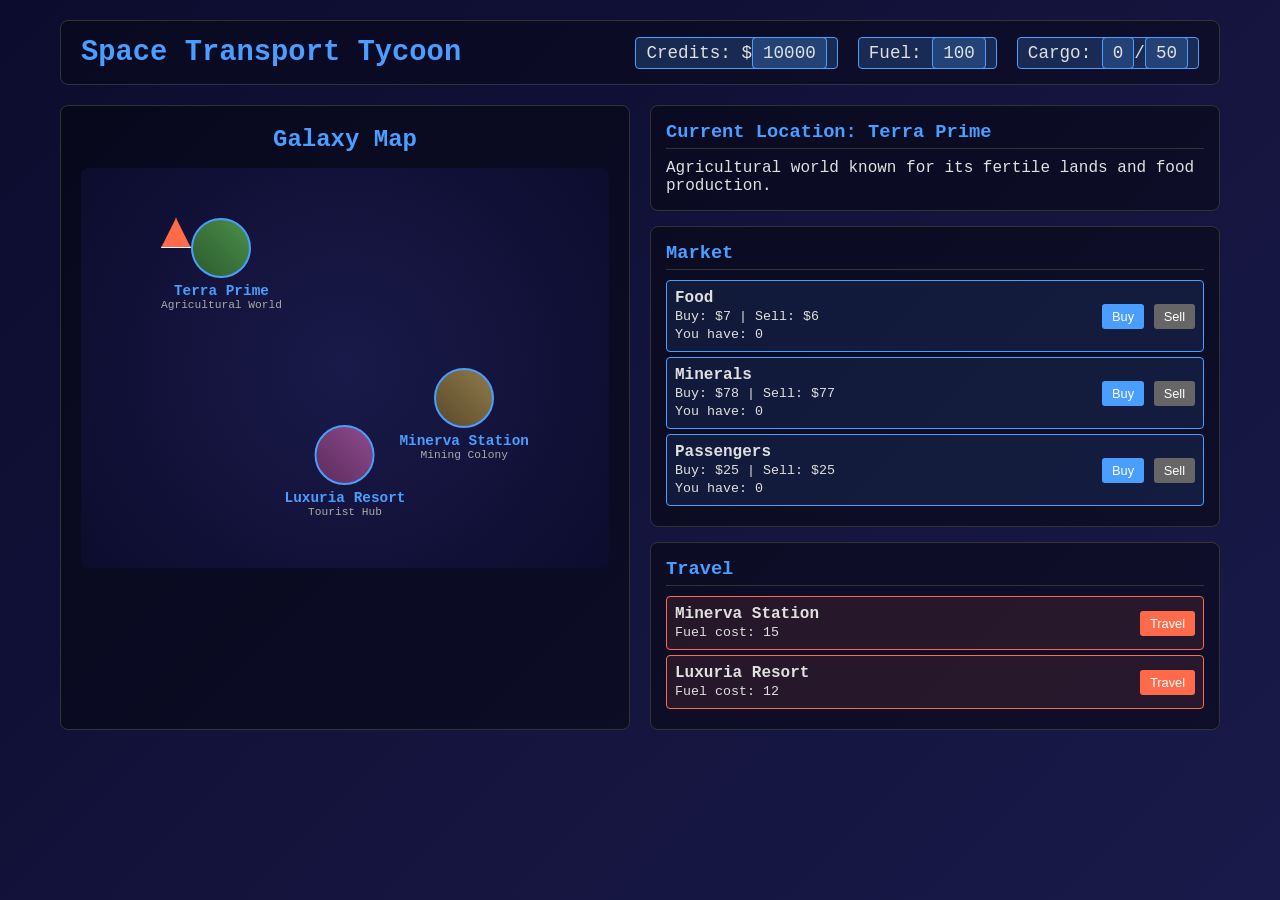
==== index.html @ ce65a6b8 "HTML/JS Prototype" ====
<!DOCTYPE html>
<html lang="en">
<head>
    <meta charset="UTF-8">
    <meta name="viewport" content="width=device-width, initial-scale=1.0">
    <title>Space Transport Tycoon</title>
    <link rel="stylesheet" href="styles.css">
</head>
<body>
    <div class="game-container">
        <header class="game-header">
            <h1>Space Transport Tycoon</h1>
            <div class="player-stats">
                <span>Credits: $<span id="credits">10000</span></span>
                <span>Fuel: <span id="fuel">100</span></span>
                <span>Cargo: <span id="cargo-used">0</span>/<span id="cargo-capacity">50</span></span>
            </div>
        </header>

        <main class="game-main">
            <div class="galaxy-map">
                <h2>Galaxy Map</h2>
                <div class="map-container">
                    <div class="planet" id="planet-terra" data-planet="terra">
                        <div class="planet-icon terra"></div>
                        <span class="planet-name">Terra Prime</span>
                        <span class="planet-info">Agricultural World</span>
                    </div>
                    
                    <div class="planet" id="planet-minerva" data-planet="minerva">
                        <div class="planet-icon minerva"></div>
                        <span class="planet-name">Minerva Station</span>
                        <span class="planet-info">Mining Colony</span>
                    </div>
                    
                    <div class="planet" id="planet-luxuria" data-planet="luxuria">
                        <div class="planet-icon luxuria"></div>
                        <span class="planet-name">Luxuria Resort</span>
                        <span class="planet-info">Tourist Hub</span>
                    </div>
                    
                    <div class="ship" id="player-ship">
                        <div class="ship-icon"></div>
                    </div>
                </div>
            </div>

            <div class="game-panels">
                <div class="panel" id="location-panel">
                    <h3>Current Location: <span id="current-location">Terra Prime</span></h3>
                    <div id="location-details">
                        <p>Welcome to Terra Prime, the agricultural heart of the galaxy!</p>
                    </div>
                </div>

                <div class="panel" id="market-panel">
                    <h3>Market</h3>
                    <div id="market-goods">
                        <!-- Market items will be populated by JavaScript -->
                    </div>
                </div>

                <div class="panel" id="travel-panel">
                    <h3>Travel</h3>
                    <div id="travel-options">
                        <!-- Travel destinations will be populated by JavaScript -->
                    </div>
                </div>
            </div>
        </main>
    </div>

    <script src="game.js"></script>
</body>
</html>
---- styles.css ----
* {
    margin: 0;
    padding: 0;
    box-sizing: border-box;
}

body {
    font-family: 'Courier New', monospace;
    background: linear-gradient(135deg, #0c0c2e 0%, #1a1a4a 100%);
    color: #e0e0e0;
    min-height: 100vh;
}

.game-container {
    max-width: 1200px;
    margin: 0 auto;
    padding: 20px;
}

.game-header {
    display: flex;
    justify-content: space-between;
    align-items: center;
    background: rgba(0, 0, 0, 0.3);
    padding: 15px 20px;
    border-radius: 8px;
    margin-bottom: 20px;
    border: 1px solid #333;
}

.game-header h1 {
    color: #4a9eff;
    font-size: 1.8em;
}

.player-stats {
    display: flex;
    gap: 20px;
    font-size: 1.1em;
}

.player-stats span {
    background: rgba(74, 158, 255, 0.2);
    padding: 5px 10px;
    border-radius: 4px;
    border: 1px solid #4a9eff;
}

.game-main {
    display: grid;
    grid-template-columns: 1fr 1fr;
    gap: 20px;
}

.galaxy-map {
    background: rgba(0, 0, 0, 0.4);
    padding: 20px;
    border-radius: 8px;
    border: 1px solid #333;
}

.galaxy-map h2 {
    color: #4a9eff;
    margin-bottom: 15px;
    text-align: center;
}

.map-container {
    position: relative;
    height: 400px;
    background: radial-gradient(circle, #1a1a4a 0%, #0c0c2e 100%);
    border-radius: 8px;
    overflow: hidden;
}

.planet {
    position: absolute;
    display: flex;
    flex-direction: column;
    align-items: center;
    cursor: pointer;
    transition: transform 0.2s;
}

.planet:hover {
    transform: scale(1.1);
}

.planet-icon {
    width: 60px;
    height: 60px;
    border-radius: 50%;
    margin-bottom: 5px;
    border: 2px solid #4a9eff;
}

.planet-icon.terra {
    background: linear-gradient(45deg, #2d5a2d, #4a8f4a);
}

.planet-icon.minerva {
    background: linear-gradient(45deg, #5a4a2d, #8f7a4a);
}

.planet-icon.luxuria {
    background: linear-gradient(45deg, #5a2d5a, #8f4a8f);
}

.planet-name {
    font-weight: bold;
    font-size: 0.9em;
    color: #4a9eff;
}

.planet-info {
    font-size: 0.7em;
    color: #aaa;
}

#planet-terra {
    top: 50px;
    left: 80px;
}

#planet-minerva {
    top: 200px;
    right: 80px;
}

#planet-luxuria {
    bottom: 50px;
    left: 50%;
    transform: translateX(-50%);
}

.ship {
    position: absolute;
    transition: all 1s ease-in-out;
}

.ship-icon {
    width: 30px;
    height: 30px;
    background: #ff6b4a;
    clip-path: polygon(50% 0%, 0% 100%, 100% 100%);
    border: 1px solid #fff;
}

.game-panels {
    display: flex;
    flex-direction: column;
    gap: 15px;
}

.panel {
    background: rgba(0, 0, 0, 0.4);
    padding: 15px;
    border-radius: 8px;
    border: 1px solid #333;
}

.panel h3 {
    color: #4a9eff;
    margin-bottom: 10px;
    border-bottom: 1px solid #333;
    padding-bottom: 5px;
}

.market-item {
    display: flex;
    justify-content: space-between;
    align-items: center;
    padding: 8px;
    margin: 5px 0;
    background: rgba(74, 158, 255, 0.1);
    border-radius: 4px;
    border: 1px solid #4a9eff;
}

.market-item button {
    background: #4a9eff;
    color: white;
    border: none;
    padding: 5px 10px;
    border-radius: 3px;
    cursor: pointer;
    font-size: 0.8em;
}

.market-item button:hover {
    background: #3a8eef;
}

.market-item button:disabled {
    background: #666;
    cursor: not-allowed;
}

.travel-option {
    display: flex;
    justify-content: space-between;
    align-items: center;
    padding: 8px;
    margin: 5px 0;
    background: rgba(255, 107, 74, 0.1);
    border-radius: 4px;
    border: 1px solid #ff6b4a;
}

.travel-option button {
    background: #ff6b4a;
    color: white;
    border: none;
    padding: 5px 10px;
    border-radius: 3px;
    cursor: pointer;
    font-size: 0.8em;
}

.travel-option button:hover {
    background: #ef5b3a;
}

.travel-option button:disabled {
    background: #666;
    cursor: not-allowed;
}

@media (max-width: 768px) {
    .game-main {
        grid-template-columns: 1fr;
    }
    
    .game-header {
        flex-direction: column;
        gap: 10px;
    }
    
    .player-stats {
        flex-wrap: wrap;
        justify-content: center;
    }
}
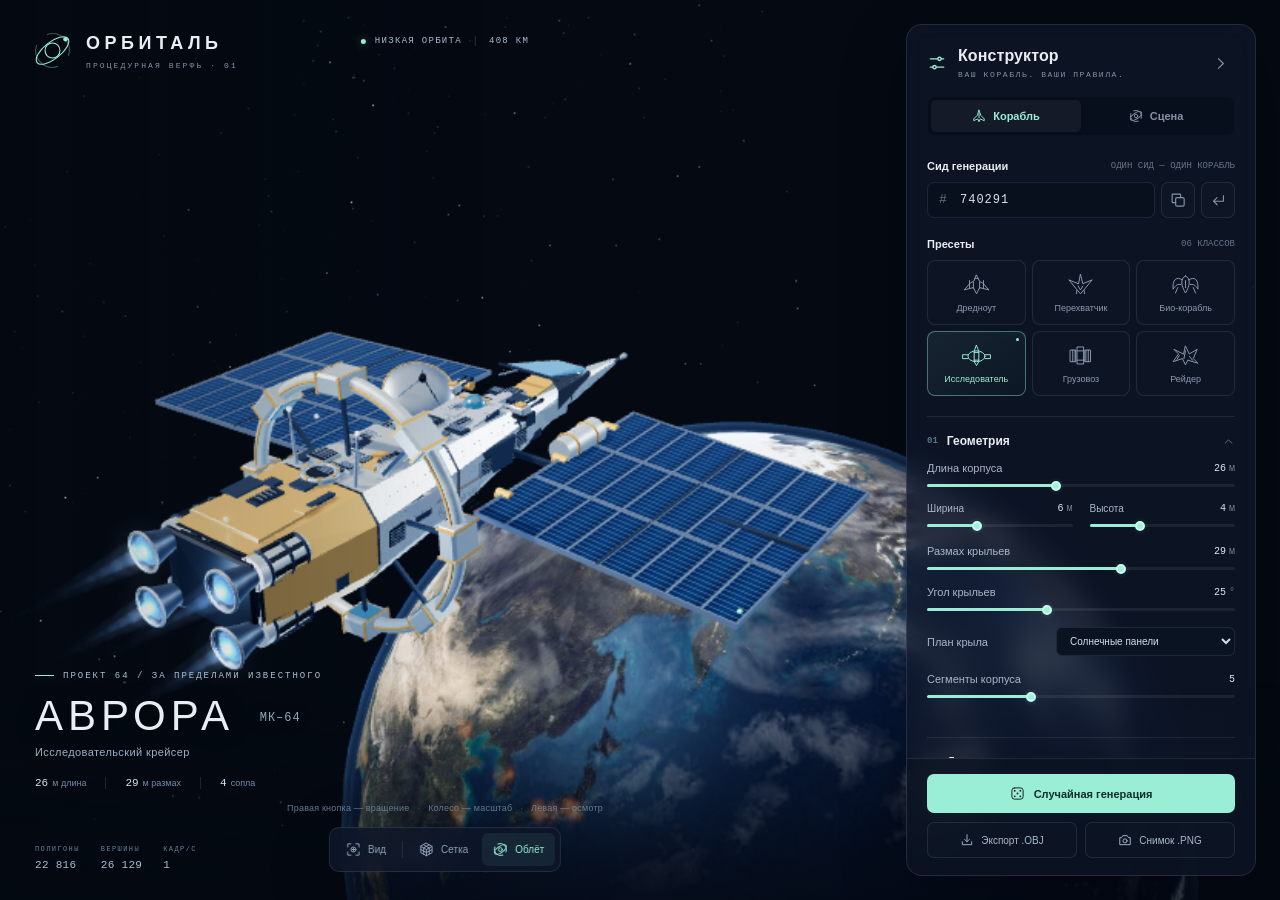
==== commit 472d9e66: "Add standalone procedural spaceship generator Co-authored-by: arena-agent <297053741+arena-agent@use" ====
--- a/index.html
+++ b/index.html
@@ -1,75 +1,2426 @@
 <!DOCTYPE html>
-<html lang="en">
+<html lang="ru">
 <head>
-    <meta charset="UTF-8">
-    <meta name="viewport" content="width=device-width, initial-scale=1.0">
-    <title>Space Transport Tycoon</title>
-    <link rel="stylesheet" href="styles.css">
+  <meta charset="UTF-8">
+  <meta name="viewport" content="width=device-width, initial-scale=1, viewport-fit=cover">
+  <meta name="theme-color" content="#080e18">
+  <meta name="description" content="Орбиталь — процедурный конструктор трёхмерных космических кораблей. Шесть классов, настройка в реальном времени и экспорт в OBJ.">
+  <title>ОРБИТАЛЬ — конструктор космических кораблей</title>
+  <style>
+    :root{color-scheme:dark;--bg:#080e18;--panel:rgba(15,23,42,.75);--line:rgba(255,255,255,.09);--muted:#8593a8;--text:#e9eef5;--mint:#99eed5;--mint-dark:#163d39;--amber:#efb575;--panel-width:350px;--font:-apple-system,BlinkMacSystemFont,"Segoe UI",sans-serif;--mono:"SFMono-Regular",Consolas,"Liberation Mono",monospace}
+    *{box-sizing:border-box}html,body{width:100%;height:100%;margin:0;overflow:hidden}body{background:var(--bg);color:var(--text);font-family:var(--font);font-size:12px;-webkit-font-smoothing:antialiased}button,input,select{font:inherit}button{color:inherit;cursor:pointer}button,select,input{outline:none}button:focus-visible,input:focus-visible,select:focus-visible,summary:focus-visible{outline:2px solid var(--mint);outline-offset:4px}button{border:0}button:disabled{cursor:wait;opacity:.55}button,select,input,a{-webkit-tap-highlight-color:transparent}button svg{flex-shrink:0}svg.icon{width:17px;height:17px;fill:none;stroke:currentColor;stroke-width:1.6;stroke-linecap:round;stroke-linejoin:round;vertical-align:middle}.svg-library{position:absolute;width:0;height:0;overflow:hidden}[hidden]{display:none!important}::selection{background:#99eed544;color:white}
+    #viewport{position:fixed;inset:0;z-index:0}#viewport canvas{display:block;width:100%;height:100%;touch-action:none;outline:none}.vignette{position:fixed;inset:0;pointer-events:none;background:linear-gradient(90deg,rgba(4,9,17,.24),transparent 38%),linear-gradient(0deg,rgba(4,9,17,.7),transparent 24%);z-index:1}.glass{background:var(--panel);backdrop-filter:blur(12px);-webkit-backdrop-filter:blur(12px);border:1px solid rgba(255,255,255,.1);box-shadow:0 18px 70px #0003}
+    .brand{position:fixed;left:32px;top:30px;z-index:3;display:flex;align-items:center;gap:13px;pointer-events:none}.brand-mark{width:41px;height:41px;color:var(--mint)}.brand-name{font-size:18px;font-weight:650;letter-spacing:4.5px;line-height:1.4}.brand-subtitle{font-family:var(--mono);font-size:8px;letter-spacing:2.1px;color:var(--muted);margin-top:4px}.orbit-status{position:fixed;top:36px;left:calc((100% - 390px)/2);transform:translateX(-50%);z-index:2;display:flex;align-items:center;gap:9px;color:#aebacb;font-family:var(--mono);font-size:9px;letter-spacing:1.3px;white-space:nowrap}.status-dot{width:5px;height:5px;border-radius:50%;background:var(--mint);box-shadow:0 0 9px #99eed566;animation:breathe 3s ease-in-out infinite}.orbit-status .divider{height:10px;width:1px;background:#ffffff24;margin:0 4px}
+    .control-panel{position:fixed;z-index:10;right:24px;top:24px;bottom:24px;width:var(--panel-width);border-radius:16px;display:flex;flex-direction:column;overflow:hidden;transition:transform .35s cubic-bezier(.22,1,.36,1),opacity .25s}.panel-closed .control-panel{transform:translateX(calc(100% + 30px));opacity:0;pointer-events:none}.panel-header{padding:22px 20px 17px;display:flex;align-items:center;gap:11px}.panel-header>.icon{color:var(--mint);width:20px;height:20px}.panel-heading{flex:1}.panel-heading h1{font-size:16px;font-weight:600;letter-spacing:.1px;margin:0 0 5px}.eyebrow{font-family:var(--mono);font-size:8px;letter-spacing:1.6px;color:var(--muted)}.icon-button{width:30px;height:30px;display:inline-flex;align-items:center;justify-content:center;border:1px solid transparent;border-radius:7px;background:transparent;color:var(--muted);transition:background .2s,color .2s,border-color .2s}.icon-button:hover{background:#ffffff09;border-color:var(--line);color:var(--text)}.tabs{display:grid;grid-template-columns:1fr 1fr;margin:0 20px 4px;padding:3px;border-radius:8px;background:#050b1466;border:1px solid #ffffff05;flex-shrink:0}.tab{background:transparent;color:var(--muted);font-size:11px;font-weight:550;padding:9px;border-radius:5px;display:flex;justify-content:center;align-items:center;gap:7px;transition:.2s}.tab .icon{width:14px;height:14px}.tab[aria-selected=true]{background:#ffffff0c;color:var(--mint);box-shadow:0 1px 4px #0002}.panel-scroll{overflow-y:auto;overscroll-behavior:contain;scrollbar-width:thin;scrollbar-color:#ffffff20 transparent;padding:0 20px 18px;flex:1;min-height:0}.panel-scroll::-webkit-scrollbar{width:3px}.panel-scroll::-webkit-scrollbar-thumb{background:#ffffff25;border-radius:4px}.tab-content{animation:fade-in .25s ease}.field-heading{display:flex;align-items:center;justify-content:space-between;margin:20px 0 10px;font-size:11px;font-weight:550}.field-heading .hint{font-family:var(--mono);font-size:9px;color:#66768b;font-weight:400}.seed-row{display:flex;gap:6px}.seed-input-wrap{position:relative;flex:1;min-width:0}.seed-input-wrap:before{content:"#";position:absolute;left:12px;top:10px;color:#60748b;font-family:var(--mono);font-size:13px}.seed-input{width:100%;height:36px;border:1px solid var(--line);background:#060d1866;border-radius:7px;color:#d8e4f0;padding:0 32px;font-family:var(--mono);font-size:12px;letter-spacing:1px}.seed-input:focus{border-color:#99eed566}.seed-row .icon-button{height:36px;width:34px;border:1px solid var(--line);background:#ffffff03}.seed-row .icon-button:hover{color:var(--mint);border-color:#99eed544}.preset-grid{display:grid;grid-template-columns:repeat(3,1fr);gap:6px}.preset{position:relative;display:flex;flex-direction:column;align-items:center;justify-content:center;gap:7px;min-height:65px;border:1px solid var(--line);border-radius:8px;background:#ffffff02;color:#8d9bb0;transition:background .2s,border-color .2s,color .2s,transform .2s}.preset svg{width:31px;height:23px;fill:none;stroke:currentColor;stroke-width:1.25;stroke-linejoin:round;stroke-linecap:round}.preset span{font-size:9px;font-weight:500}.preset:hover{background:#ffffff07;color:#e4ebf5;transform:translateY(-1px)}.preset[aria-pressed=true]{border-color:#99eed56b;background:linear-gradient(145deg,#99eed514,#99eed504);color:var(--mint)}.preset[aria-pressed=true]:after{content:"";position:absolute;right:6px;top:6px;width:3px;height:3px;background:var(--mint);border-radius:50%}
+    .config-section{border-top:1px solid var(--line);margin-top:20px}.config-section summary{list-style:none;display:flex;align-items:center;gap:9px;padding:17px 0 14px;cursor:pointer;user-select:none;font-size:12px;font-weight:550}.config-section summary::-webkit-details-marker{display:none}.section-number{font-family:var(--mono);font-size:9px;color:#5f748b}.config-section summary>.icon{margin-left:auto;width:13px;height:13px;color:#74859b;transition:transform .2s}.config-section[open] summary>.icon{transform:rotate(180deg)}.section-content{padding-bottom:3px;animation:fade-in .2s ease}.range-field{margin:0 0 16px}.range-label{display:flex;align-items:center;justify-content:space-between;margin-bottom:10px;color:#aab7c8;font-size:11px}.range-label output{font-family:var(--mono);font-size:10px;color:#dce7f2;min-width:45px;text-align:right}.range-label output .unit{color:#708298;margin-left:3px}input[type=range]{display:block;appearance:none;-webkit-appearance:none;width:100%;height:3px;border-radius:5px;background:linear-gradient(to right,var(--mint) 0%,var(--mint) var(--fill,50%),#ffffff12 var(--fill,50%),#ffffff12 100%);cursor:pointer;margin:0;padding:0;touch-action:pan-y}input[type=range]::-webkit-slider-thumb{appearance:none;-webkit-appearance:none;width:10px;height:10px;border:2px solid #c8ffef;border-radius:50%;background:#a5eed8;box-shadow:0 0 0 3px #99eed509;transition:box-shadow .15s}input[type=range]::-moz-range-thumb{width:7px;height:7px;border:2px solid #c8ffef;border-radius:50%;background:#a5eed8}input[type=range]:hover::-webkit-slider-thumb{box-shadow:0 0 0 5px #99eed518}.select-field{display:flex;align-items:center;justify-content:space-between;gap:12px;margin-bottom:17px;color:#aab7c8;font-size:11px}.select-field select{max-width:185px;min-width:135px;background:#0a1322;border:1px solid var(--line);border-radius:6px;padding:7px 25px 7px 9px;color:#d4deea;font-size:10px;cursor:pointer}.select-field select option{background:#101b2b}.dimension-grid{display:grid;grid-template-columns:1fr 1fr;gap:0 17px}.dimension-grid .range-field{margin-bottom:18px}.dimension-grid .range-label{font-size:10px}.swatch-row{display:flex;gap:8px;align-items:center}.swatch{width:27px;height:27px;border-radius:50%;background:var(--swatch);border:4px solid #111c2c;outline:1px solid transparent;transition:.2s;position:relative}.swatch:hover{transform:scale(1.1)}.swatch[aria-pressed=true]{outline-color:var(--swatch)}.swatch[aria-pressed=true]:after{content:"";position:absolute;width:5px;height:5px;border-radius:50%;background:#fff;left:7px;top:7px;box-shadow:0 0 4px #0005}.color-value{font-family:var(--mono);font-size:9px;color:#74869c;margin-left:auto}.toggle-row{display:flex;align-items:center;justify-content:space-between;gap:10px;margin:0 0 17px;font-size:11px;color:#aab7c8}.toggle-label{display:flex;align-items:center;gap:8px}.toggle-label .icon{width:14px;height:14px;color:#73869d}.switch{position:relative;display:inline-block;width:29px;height:17px;flex-shrink:0}.switch input{opacity:0;width:100%;height:100%;position:absolute;margin:0;cursor:pointer;z-index:1}.switch-track{position:absolute;inset:0;border-radius:20px;background:#ffffff14;border:1px solid #ffffff0b;transition:.2s;pointer-events:none}.switch-track:after{content:"";position:absolute;left:3px;top:3px;width:9px;height:9px;border-radius:50%;background:#7c8ba0;transition:.2s}.switch input:checked+.switch-track{background:#99eed52b;border-color:#99eed52b}.switch input:checked+.switch-track:after{transform:translateX(12px);background:var(--mint)}.switch input:focus-visible+.switch-track{outline:2px solid var(--mint);outline-offset:3px}.color-field{display:flex;align-items:center;justify-content:space-between;margin-bottom:16px;color:#aab7c8;font-size:11px}.color-control{display:flex;align-items:center;gap:8px}.color-control code{font-family:var(--mono);font-size:9px;color:#7f91a7;text-transform:uppercase}input[type=color]{appearance:none;-webkit-appearance:none;width:29px;height:24px;padding:0;border:1px solid #ffffff24;border-radius:5px;background:none;cursor:pointer;overflow:hidden}input[type=color]::-webkit-color-swatch-wrapper{padding:3px}input[type=color]::-webkit-color-swatch{border:0;border-radius:2px}input[type=color]::-moz-color-swatch{border:0;border-radius:2px}.section-note{font-size:10px;line-height:1.7;color:#6e829a;margin:0 0 13px}.panel-footer{padding:15px 20px 17px;border-top:1px solid var(--line);background:#0a1321b3;flex-shrink:0}.primary-button{display:flex;align-items:center;justify-content:center;gap:9px;width:100%;padding:12px 14px;border-radius:7px;background:var(--mint);color:#112b29;font-size:11px;font-weight:650;box-shadow:0 3px 18px #99eed50a;transition:background .2s,transform .2s,box-shadow .2s}.primary-button:hover{background:#b6ffe8;box-shadow:0 4px 22px #99eed522;transform:translateY(-1px)}.primary-button:active{transform:translateY(0)}.primary-button .icon{width:15px;height:15px}.export-row{display:grid;grid-template-columns:1fr 1fr;gap:8px;margin-top:9px}.secondary-button{display:flex;align-items:center;justify-content:center;gap:7px;padding:10px 8px;border:1px solid var(--line);border-radius:7px;background:#ffffff03;color:#a9b8cb;font-size:10px;transition:.2s}.secondary-button .icon{width:14px;height:14px}.secondary-button:hover{border-color:#ffffff2b;background:#ffffff08;color:#eef5ff}.expand-panel{position:fixed;right:24px;top:24px;z-index:9;display:flex;align-items:center;gap:9px;padding:12px 15px;border-radius:10px;font-size:11px;color:var(--mint)}.scene-heading{font-size:11px;font-weight:550;margin:22px 0 18px;display:flex;gap:9px;align-items:center}.scene-heading .icon{width:15px;height:15px;color:var(--mint)}.scene-card{padding:15px;border:1px solid var(--line);border-radius:9px;background:linear-gradient(135deg,#18334b44,#0b152344);margin-bottom:22px}.scene-card-header{display:flex;align-items:center;gap:10px;margin-bottom:13px}.scene-card-header .icon{width:25px;height:25px;color:#84b9e5}.scene-card strong{font-size:12px;font-weight:550}.scene-card p{font-size:10px;line-height:1.7;color:#8599b2;margin:5px 0 0}.orbit-data{display:flex;justify-content:space-between;border-top:1px solid var(--line);padding-top:12px;font-family:var(--mono);font-size:9px;color:#9db1c9}.orbit-data span span{display:block;font-family:var(--font);font-size:9px;color:#667e99;margin-bottom:5px}.view-buttons{display:grid;grid-template-columns:repeat(3,1fr);gap:6px;margin:10px 0 18px}.view-button{padding:9px 3px;border:1px solid var(--line);border-radius:6px;background:#ffffff03;color:#91a3ba;font-size:10px}.view-button:hover,.view-button.active{color:var(--mint);border-color:#99eed544;background:#99eed509}.mouse-guide{display:grid;gap:13px;margin-top:15px}.mouse-guide>div{display:flex;align-items:center;gap:10px;color:#8497af;font-size:10px}.mouse-guide .icon{width:16px;height:16px;color:#b0c0d2}.mouse-guide strong{font-weight:500;color:#b9c7d8;margin-left:auto}.scene-reset{width:100%;margin-top:4px}
+    .ship-info{position:fixed;left:35px;bottom:111px;z-index:2;pointer-events:none;max-width:470px}.ship-kicker{display:flex;align-items:center;gap:9px;font-family:var(--mono);font-size:9px;letter-spacing:2px;color:#a6c4d1}.ship-kicker:before{content:"";width:19px;height:1px;background:var(--mint)}.ship-info h2{font-size:42px;font-weight:350;letter-spacing:5px;margin:12px 0 7px;line-height:1.1;text-shadow:0 2px 24px #0005}.ship-info h2 span{font-family:var(--mono);font-size:12px;font-weight:400;letter-spacing:1px;color:#8aabba;vertical-align:middle;margin-left:9px}.ship-class{font-size:11px;color:#9baec2;letter-spacing:.4px;margin:0 0 19px}.ship-specs{display:flex;gap:19px;align-items:center}.ship-spec{font-family:var(--mono);font-size:11px;color:#d4e2ec}.ship-spec small{font-family:var(--font);font-size:9px;color:#738ca5;margin-left:4px}.spec-divider{height:12px;width:1px;background:#ffffff1c}.hud{position:fixed;bottom:29px;left:35px;z-index:3;display:flex;gap:21px;pointer-events:none}.hud-item{display:flex;flex-direction:column;gap:6px}.hud-label{font-family:var(--mono);font-size:7px;letter-spacing:1.4px;color:#688099}.hud-value{font-family:var(--mono);font-size:11px;letter-spacing:.3px;color:#a8bed0}.hud-value .unit{font-size:8px;color:#66849b}.toolbar{position:fixed;bottom:28px;left:calc((100% - 390px)/2);transform:translateX(-50%);z-index:5;display:flex;align-items:center;gap:3px;padding:5px;border-radius:10px;transition:left .35s}.tool-button{position:relative;display:flex;align-items:center;justify-content:center;gap:7px;padding:9px 11px;border-radius:6px;background:transparent;color:#8fa3b9;font-size:10px;white-space:nowrap;transition:.2s}.tool-button .icon{width:15px;height:15px}.tool-button:hover{background:#ffffff08;color:#e4f1fa}.tool-button[aria-pressed=true]{background:#99eed513;color:var(--mint)}.toolbar .separator{height:17px;width:1px;background:var(--line);margin:0 2px}.panel-closed .toolbar,.panel-closed .orbit-status{left:50%}.mouse-hint{position:fixed;left:calc((100% - 390px)/2);bottom:87px;transform:translateX(-50%);z-index:2;font-size:9px;letter-spacing:.2px;color:#7c94ab;pointer-events:none;white-space:nowrap;opacity:.8}.panel-closed .mouse-hint{left:50%}.mouse-hint span{color:#476078;margin:0 8px}.inspection{position:fixed;left:35px;bottom:285px;z-index:6;width:251px;padding:16px;border-radius:11px;animation:slide-up .2s ease}.inspection-top{display:flex;align-items:center;justify-content:space-between;margin-bottom:8px}.inspection-top .eyebrow{color:var(--mint);font-size:8px}.inspection-top .icon-button{width:22px;height:22px}.inspection h3{font-size:14px;font-weight:550;margin:0 0 6px}.inspection p{font-size:10px;color:#8da3ba;line-height:1.7;margin:0}.inspection-size{border-top:1px solid var(--line);padding-top:10px;margin-top:12px;font-family:var(--mono);font-size:10px;color:#bdd0df}.toast-stack{position:fixed;left:calc((100% - 390px)/2);top:83px;transform:translateX(-50%);z-index:40;display:flex;flex-direction:column;gap:8px;align-items:center;pointer-events:none}.toast{display:flex;align-items:center;gap:9px;padding:12px 17px;border:1px solid #99eed52b;border-radius:9px;background:#101e2bea;backdrop-filter:blur(12px);box-shadow:0 8px 35px #0004;color:#d9e9ef;font-size:11px;animation:slide-up .25s ease;max-width:min(420px,85vw)}.toast .icon{color:var(--mint);width:15px;height:15px}.toast.error{border-color:#efb57555}.toast.error .icon{color:var(--amber)}.toast.leaving{opacity:0;transform:translateY(-6px);transition:.25s}.panel-closed .toast-stack{left:50%}[data-tooltip]{position:relative}[data-tooltip]:after{content:attr(data-tooltip);position:absolute;bottom:calc(100% + 10px);left:50%;transform:translateX(-50%) translateY(3px);padding:7px 9px;background:#172536;border:1px solid #ffffff14;border-radius:5px;color:#d4e3ef;font-family:var(--font);font-size:10px;font-weight:400;white-space:nowrap;pointer-events:none;opacity:0;transition:.15s;z-index:50}[data-tooltip]:hover:after,[data-tooltip]:focus-visible:after{opacity:1;transform:translateX(-50%) translateY(0)}.seed-row [data-tooltip]:after{bottom:auto;top:calc(100% + 7px)}
+    .loading-screen{position:fixed;inset:0;z-index:100;background:radial-gradient(ellipse at 50% 45%,#122536,#070d16 65%);display:flex;align-items:center;justify-content:center;flex-direction:column;transition:opacity .65s,visibility .65s}.loading-screen.done{opacity:0;visibility:hidden;pointer-events:none}.loading-orbit{width:75px;height:75px;position:relative;margin-bottom:30px}.loading-orbit:before,.loading-orbit:after{content:"";position:absolute;inset:0;border:1px solid #99eed52b;border-radius:50%;transform:rotateX(55deg) rotateZ(-30deg);animation:orbit-loader 4s linear infinite}.loading-orbit:after{inset:12px;border-color:#99eed57a;animation-direction:reverse}.loading-core{position:absolute;inset:28px;border-radius:50%;background:var(--mint);box-shadow:0 0 30px #99eed533}.loading-screen h2{font-size:15px;letter-spacing:4px;font-weight:450;margin:0 0 13px}.loading-screen p{font-size:11px;color:#7f97af;margin:0 0 23px;max-width:340px;text-align:center;line-height:1.8;padding:0 15px}.loading-track{width:190px;height:2px;background:#ffffff0c;border-radius:2px;overflow:hidden}.loading-progress{height:100%;width:5%;background:var(--mint);transition:width .4s}.loading-screen .secondary-button{margin-top:20px;padding:10px 22px}.loading-foot{position:absolute;bottom:35px;font-family:var(--mono);font-size:8px;color:#405a72;letter-spacing:2px}.busy-indicator{position:fixed;top:83px;left:35px;z-index:4;color:var(--mint);font-family:var(--mono);font-size:8px;letter-spacing:1px;display:flex;gap:7px;align-items:center;opacity:0;transition:opacity .2s}.busy-indicator.visible{opacity:1}.busy-indicator .status-dot{width:4px;height:4px}
+    @keyframes breathe{50%{opacity:.4;box-shadow:0 0 3px #99eed522}}@keyframes fade-in{from{opacity:0}to{opacity:1}}@keyframes slide-up{from{opacity:0;transform:translateY(8px)}to{opacity:1;transform:translateY(0)}}@keyframes orbit-loader{to{transform:rotateX(55deg) rotateZ(330deg)}}
+    @media(min-width:1600px){:root{--panel-width:370px}.control-panel{right:30px;top:30px;bottom:30px}.panel-header{padding-top:25px;padding-bottom:22px}.preset{min-height:73px}.range-field{margin-bottom:20px}.ship-info{bottom:125px;left:44px}.ship-info h2{font-size:49px}.brand{left:42px;top:36px}.hud{left:44px;bottom:35px}.toolbar{bottom:34px}.mouse-hint{bottom:94px}}
+    @media(max-width:1180px){.orbit-status{display:none}.toolbar{left:calc(100% - 215px)}.mouse-hint{display:none}.hud{gap:15px}.hud-item:last-child{display:none}.ship-info h2{font-size:35px}.ship-specs{gap:12px}.tool-button{padding:9px}.toolbar .tool-button span{display:none}.toolbar .tool-button{width:37px;height:35px;padding:0}.ship-info{bottom:98px}.brand-name{font-size:16px}.brand-subtitle{font-size:7px}}
+    @media(max-width:760px){:root{--panel-width:calc(100vw - 24px)}.control-panel{top:auto;left:12px;right:12px;bottom:12px;height:48vh;min-height:285px;max-height:480px;border-radius:14px}.panel-closed .control-panel{transform:translateY(calc(100% + 25px))}.panel-header{padding:13px 16px 10px}.panel-heading h1{font-size:14px;margin-bottom:3px}.panel-heading .eyebrow{font-size:7px}.panel-header>.icon{width:17px}.tabs{margin:0 16px 2px}.tab{padding:7px}.panel-scroll{padding:0 16px 14px}.panel-footer{padding:10px 16px 12px;display:grid;grid-template-columns:1.1fr 1fr;gap:8px}.panel-footer .primary-button{font-size:10px;padding:10px 7px;gap:6px;height:36px}.export-row{margin:0;gap:6px}.export-row .secondary-button{font-size:0;padding:8px;gap:0}.export-row .secondary-button .icon{width:16px;height:16px}.brand{left:20px;top:21px;gap:10px}.brand-mark{width:32px;height:32px}.brand-name{font-size:14px;letter-spacing:3px}.brand-subtitle{font-size:6px;letter-spacing:1.5px;margin-top:3px}.ship-info{left:21px;top:91px;bottom:auto;max-width:calc(100% - 40px)}.ship-kicker{font-size:7px;letter-spacing:1.3px}.ship-info h2{font-size:28px;letter-spacing:3px;margin:8px 0 6px}.ship-info h2 span{font-size:9px;margin-left:3px}.ship-class{font-size:9px;margin-bottom:11px}.ship-specs{gap:10px}.ship-spec{font-size:9px}.ship-spec small{font-size:8px}.hud{left:auto;right:20px;top:94px;bottom:auto;flex-direction:column;gap:12px;text-align:right}.hud-label{font-size:6px}.hud-value{font-size:9px}.toolbar,.panel-closed .toolbar{left:auto;right:16px;top:20px;bottom:auto;transform:none;padding:3px;gap:0}.toolbar .separator{display:none}.toolbar .tool-button{width:29px;height:29px}.toolbar .tool-button .icon{width:14px;height:14px}.toolbar #resetViewButton{display:none}.expand-panel{top:auto;bottom:18px;right:16px;font-size:10px}.inspection{left:20px;bottom:calc(48vh + 26px);width:225px;padding:12px}.panel-closed .inspection{bottom:80px}.toast-stack,.panel-closed .toast-stack{left:50%;top:72px;width:100%}.toast{font-size:10px;padding:10px 13px}.busy-indicator{top:69px;left:21px;font-size:7px}.field-heading{margin-top:16px}.preset{min-height:60px}.vignette{background:linear-gradient(0deg,#04091766,transparent 35%)}.scene-heading{margin-top:18px}.dimension-grid{gap:0 24px}}
+    @media(max-width:380px){.brand-subtitle{display:none}.brand-name{font-size:12px}.brand-mark{width:27px}.brand{gap:7px}.ship-info h2{font-size:24px}.hud{right:17px}.panel-footer .primary-button{font-size:9px}.ship-specs{gap:7px}}
+    @media(max-height:650px) and (min-width:761px){.control-panel{top:14px;bottom:14px}.panel-header{padding:15px 18px 12px}.panel-footer{padding:11px 18px}.ship-info{bottom:90px}.ship-info h2{font-size:31px}.brand{top:22px}.inspection{bottom:245px}}
+    @media(prefers-reduced-motion:reduce){*,*:before,*:after{animation-duration:.01ms!important;transition-duration:.01ms!important;scroll-behavior:auto!important}}
+  </style>
 </head>
 <body>
-    <div class="game-container">
-        <header class="game-header">
-            <h1>Space Transport Tycoon</h1>
-            <div class="player-stats">
-                <span>Credits: $<span id="credits">10000</span></span>
-                <span>Fuel: <span id="fuel">100</span></span>
-                <span>Cargo: <span id="cargo-used">0</span>/<span id="cargo-capacity">50</span></span>
-            </div>
-        </header>
-
-        <main class="game-main">
-            <div class="galaxy-map">
-                <h2>Galaxy Map</h2>
-                <div class="map-container">
-                    <div class="planet" id="planet-terra" data-planet="terra">
-                        <div class="planet-icon terra"></div>
-                        <span class="planet-name">Terra Prime</span>
-                        <span class="planet-info">Agricultural World</span>
-                    </div>
-                    
-                    <div class="planet" id="planet-minerva" data-planet="minerva">
-                        <div class="planet-icon minerva"></div>
-                        <span class="planet-name">Minerva Station</span>
-                        <span class="planet-info">Mining Colony</span>
-                    </div>
-                    
-                    <div class="planet" id="planet-luxuria" data-planet="luxuria">
-                        <div class="planet-icon luxuria"></div>
-                        <span class="planet-name">Luxuria Resort</span>
-                        <span class="planet-info">Tourist Hub</span>
-                    </div>
-                    
-                    <div class="ship" id="player-ship">
-                        <div class="ship-icon"></div>
-                    </div>
-                </div>
-            </div>
-
-            <div class="game-panels">
-                <div class="panel" id="location-panel">
-                    <h3>Current Location: <span id="current-location">Terra Prime</span></h3>
-                    <div id="location-details">
-                        <p>Welcome to Terra Prime, the agricultural heart of the galaxy!</p>
-                    </div>
-                </div>
-
-                <div class="panel" id="market-panel">
-                    <h3>Market</h3>
-                    <div id="market-goods">
-                        <!-- Market items will be populated by JavaScript -->
-                    </div>
-                </div>
-
-                <div class="panel" id="travel-panel">
-                    <h3>Travel</h3>
-                    <div id="travel-options">
-                        <!-- Travel destinations will be populated by JavaScript -->
-                    </div>
-                </div>
-            </div>
-        </main>
+  <svg class="svg-library" xmlns="http://www.w3.org/2000/svg" aria-hidden="true"><defs>
+    <symbol id="i-sliders" viewBox="0 0 24 24"><path d="M4 7h9m4 0h3M4 17h3m4 0h9"/><circle cx="15" cy="7" r="2"/><circle cx="9" cy="17" r="2"/></symbol>
+    <symbol id="i-chevron" viewBox="0 0 24 24"><path d="m6 9 6 6 6-6"/></symbol><symbol id="i-right" viewBox="0 0 24 24"><path d="m9 5 7 7-7 7"/></symbol>
+    <symbol id="i-copy" viewBox="0 0 24 24"><rect x="8" y="8" width="12" height="12" rx="2"/><path d="M15 8V4a1 1 0 0 0-1-1H4a1 1 0 0 0-1 1v10a1 1 0 0 0 1 1h4"/></symbol>
+    <symbol id="i-check" viewBox="0 0 24 24"><path d="m5 12 4 4L19 6"/></symbol><symbol id="i-enter" viewBox="0 0 24 24"><path d="M19 5v8H5m5-5-5 5 5 5"/></symbol>
+    <symbol id="i-dice" viewBox="0 0 24 24"><rect x="3" y="3" width="18" height="18" rx="4"/><path d="M7.5 7.5h.01M16.5 7.5h.01M12 12h.01M7.5 16.5h.01M16.5 16.5h.01" stroke-width="3"/></symbol>
+    <symbol id="i-download" viewBox="0 0 24 24"><path d="M12 3v12m-4-4 4 4 4-4M4 15v5h16v-5"/></symbol><symbol id="i-camera" viewBox="0 0 24 24"><path d="M8 5 6 8H3v12h18V8h-3l-2-3Z"/><circle cx="12" cy="13.5" r="3.5"/></symbol>
+    <symbol id="i-ship" viewBox="0 0 24 24"><path d="m12 2 3 9 6 6v3l-7-3-2 5-2-5-7 3v-3l6-6Z"/><path d="M12 7v8"/></symbol>
+    <symbol id="i-globe" viewBox="0 0 24 24"><circle cx="12" cy="12" r="9"/><ellipse cx="12" cy="12" rx="4" ry="9"/><path d="M3 12h18M5 7h14M5 17h14"/></symbol>
+    <symbol id="i-orbit" viewBox="0 0 24 24"><circle cx="12" cy="12" r="3"/><ellipse cx="12" cy="12" rx="11" ry="5" transform="rotate(-35 12 12)"/><path d="M8 3a10 10 0 0 1 13 13M3 8a10 10 0 0 0 13 13"/></symbol>
+    <symbol id="i-grid" viewBox="0 0 24 24"><path d="m12 2 9 5v10l-9 5-9-5V7Zm0 10 9-5M12 12 3 7m9 5v10M7.5 4.5l9 5v10m-9 0v-10l9-5M3 12l9 5 9-5"/></symbol>
+    <symbol id="i-focus" viewBox="0 0 24 24"><path d="M8 3H3v5m13-5h5v5M3 16v5h5m13-5v5h-5"/><circle cx="12" cy="12" r="4"/><path d="M12 10v4m-2-2h4"/></symbol>
+    <symbol id="i-close" viewBox="0 0 24 24"><path d="m6 6 12 12M6 18 18 6"/></symbol><symbol id="i-info" viewBox="0 0 24 24"><circle cx="12" cy="12" r="9"/><path d="M12 11v6m0-10h.01" stroke-width="2"/></symbol>
+    <symbol id="i-antenna" viewBox="0 0 24 24"><path d="M12 12v9m-4 0h8M5 5a10 10 0 0 0 0 14M19 5a10 10 0 0 1 0 14M8 8a6 6 0 0 0 0 8m8-8a6 6 0 0 1 0 8"/><circle cx="12" cy="12" r="1"/></symbol>
+    <symbol id="i-scan" viewBox="0 0 24 24"><circle cx="12" cy="12" r="9"/><circle cx="12" cy="12" r="5"/><path d="m12 12 7-7M12 12h.01" stroke-width="2"/></symbol>
+    <symbol id="i-mouse" viewBox="0 0 24 24"><rect x="6" y="2" width="12" height="20" rx="6"/><path d="M12 2v7M6 9h12"/></symbol><symbol id="i-scroll" viewBox="0 0 24 24"><path d="M12 3v18m-3-3 3 3 3-3M9 6l3-3 3 3"/><rect x="8" y="8" width="8" height="8" rx="3"/></symbol>
+    <symbol id="i-sun" viewBox="0 0 24 24"><circle cx="12" cy="12" r="4"/><path d="M12 2v2m0 16v2M2 12h2m16 0h2M5 5l1.5 1.5m11 11L19 19M5 19l1.5-1.5m11-11L19 5"/></symbol>
+    <symbol id="p-military" viewBox="0 0 40 28"><path d="m20 2 4 8 4 2 8 9-12-3-4 8-4-8-12 3 8-9 4-2Z"/><path d="M16 11v8m8-8v8M11 9v9m18-9v9M18 6h4"/></symbol>
+    <symbol id="p-interceptor" viewBox="0 0 40 28"><path d="m20 1 3 12 12-5-9 11-6 7-6-7L5 8l12 5Z"/><path d="m17 16 3 5 3-5M15 22v4m10-4v4"/></symbol>
+    <symbol id="p-alien" viewBox="0 0 40 28"><path d="M20 3c8 4 5 13 0 22-5-9-8-18 0-22ZM16 8C8 3 3 8 4 20c3-5 6-7 10-6m10-6c8-5 13 0 12 12-3-5-6-7-10-6"/><path d="m10 18-3 7m23-7 3 7M20 9v9"/></symbol>
+    <symbol id="p-science" viewBox="0 0 40 28"><ellipse cx="20" cy="15" rx="11" ry="7"/><path d="m20 1 3 8v13l-3 5-3-5V9ZM9 13H2v5h7m22-5h7v5h-7M17 10h6m-6 10h6"/></symbol>
+    <symbol id="p-cargo" viewBox="0 0 40 28"><path d="M16 3h8v22h-8ZM7 7h7v15H7Zm19 0h7v15h-7ZM10 7v15m3-15v15m14-15v15m3-15v15M16 8h8m-8 12h8"/></symbol>
+    <symbol id="p-raider" viewBox="0 0 40 28"><path d="m20 2 5 10 10-6-5 12 6 6-13-4-3 6-4-8-12 4 7-10-6-6 12 6Z"/><path d="m20 8-2 10m7-3 4 5M12 14l-3 5"/></symbol>
+  </defs></svg>
+
+  <main id="viewport" aria-label="Трёхмерная сцена: космический корабль на орбите Земли"></main>
+  <div class="vignette" aria-hidden="true"></div>
+  <header class="brand" aria-label="Орбиталь, процедурная верфь">
+    <svg class="brand-mark" viewBox="0 0 44 44" fill="none" aria-hidden="true"><circle cx="22" cy="22" r="8" stroke="currentColor" stroke-width="1.2"/><ellipse cx="22" cy="22" rx="21" ry="9" transform="rotate(-38 22 22)" stroke="currentColor" stroke-width="1.2"/><path d="M16 5a18 18 0 0 1 23 23M5 16a18 18 0 0 0 23 23" stroke="currentColor" stroke-opacity=".35" stroke-width="1.2"/><circle cx="36" cy="10" r="2.4" fill="currentColor"/></svg>
+    <div><div class="brand-name">ОРБИТАЛЬ</div><div class="brand-subtitle">ПРОЦЕДУРНАЯ ВЕРФЬ · 01</div></div>
+  </header>
+  <div class="orbit-status"><span class="status-dot"></span>НИЗКАЯ ОРБИТА<span class="divider"></span>408 КМ</div>
+  <div class="busy-indicator" id="busyIndicator"><span class="status-dot"></span>ОБНОВЛЕНИЕ ПРОЕКТА</div>
+
+  <aside class="control-panel glass" id="controlPanel" aria-label="Панель конструктора">
+    <header class="panel-header"><svg class="icon"><use href="#i-sliders"/></svg><div class="panel-heading"><h1>Конструктор</h1><div class="eyebrow">ВАШ КОРАБЛЬ. ВАШИ ПРАВИЛА.</div></div><button class="icon-button" id="collapsePanel" aria-label="Свернуть панель" aria-expanded="true" title="Свернуть панель"><svg class="icon"><use href="#i-right"/></svg></button></header>
+    <div class="tabs" role="tablist" aria-label="Разделы настроек"><button class="tab" id="shipTabButton" role="tab" aria-selected="true" aria-controls="shipTab" data-tab="ship"><svg class="icon"><use href="#i-ship"/></svg>Корабль</button><button class="tab" id="sceneTabButton" role="tab" aria-selected="false" aria-controls="sceneTab" data-tab="scene" tabindex="-1"><svg class="icon"><use href="#i-orbit"/></svg>Сцена</button></div>
+    <div class="panel-scroll" id="panelScroll">
+      <div class="tab-content" id="shipTab" role="tabpanel" aria-labelledby="shipTabButton">
+        <div class="field-heading"><label for="seedInput">Сид генерации</label><span class="hint">ОДИН СИД — ОДИН КОРАБЛЬ</span></div>
+        <div class="seed-row"><div class="seed-input-wrap"><input class="seed-input" id="seedInput" type="text" value="740291" maxlength="48" spellcheck="false" autocomplete="off" aria-label="Сид генерации" title="Введите сид и нажмите Enter"></div><button class="icon-button" id="copySeed" aria-label="Скопировать сид" data-tooltip="Скопировать сид"><svg class="icon"><use href="#i-copy"/></svg></button><button class="icon-button" id="applySeed" aria-label="Применить сид" data-tooltip="Применить сид"><svg class="icon"><use href="#i-enter"/></svg></button></div>
+        <div class="field-heading"><span>Пресеты</span><span class="hint">06 КЛАССОВ</span></div>
+        <div class="preset-grid" role="group" aria-label="Класс корабля">
+          <button class="preset" data-preset="military" aria-pressed="false" title="Военный дредноут"><svg><use href="#p-military"/></svg><span>Дредноут</span></button>
+          <button class="preset" data-preset="interceptor" aria-pressed="false" title="Скоростной перехватчик"><svg><use href="#p-interceptor"/></svg><span>Перехватчик</span></button>
+          <button class="preset" data-preset="alien" aria-pressed="false" title="Инопланетный био-корабль"><svg><use href="#p-alien"/></svg><span>Био-корабль</span></button>
+          <button class="preset" data-preset="science" aria-pressed="true" title="Исследовательский крейсер"><svg><use href="#p-science"/></svg><span>Исследователь</span></button>
+          <button class="preset" data-preset="cargo" aria-pressed="false" title="Тяжёлый грузовоз"><svg><use href="#p-cargo"/></svg><span>Грузовоз</span></button>
+          <button class="preset" data-preset="raider" aria-pressed="false" title="Киберпанк-рейдер"><svg><use href="#p-raider"/></svg><span>Рейдер</span></button>
+        </div>
+        <details class="config-section" open><summary><span class="section-number">01</span>Геометрия<svg class="icon"><use href="#i-chevron"/></svg></summary><div class="section-content">
+          <div class="range-field"><label class="range-label" for="length">Длина корпуса<output for="length" id="lengthValue"></output></label><input id="length" data-param="length" type="range" min="16" max="40" step="1" value="26"></div>
+          <div class="dimension-grid"><div class="range-field"><label class="range-label" for="width">Ширина<output for="width" id="widthValue"></output></label><input id="width" data-param="width" type="range" min="3" max="12" step="0.5" value="6"></div><div class="range-field"><label class="range-label" for="height">Высота<output for="height" id="heightValue"></output></label><input id="height" data-param="height" type="range" min="2" max="8" step="0.5" value="4"></div></div>
+          <div class="range-field"><label class="range-label" for="span">Размах крыльев<output for="span" id="spanValue"></output></label><input id="span" data-param="span" type="range" min="10" max="40" step="1" value="29"></div>
+          <div class="range-field"><label class="range-label" for="sweep">Угол крыльев<output for="sweep" id="sweepValue"></output></label><input id="sweep" data-param="sweep" type="range" min="0" max="65" step="1" value="25"></div>
+          <label class="select-field" for="wingType">План крыла<select id="wingType" data-param="wingType"><option value="swept">Стреловидные</option><option value="forward">Обратная стреловидность</option><option value="delta">Дельта</option><option value="ring">Кольцевые</option><option value="multi">Многоярусные</option><option value="solar">Солнечные панели</option></select></label>
+          <div class="range-field"><label class="range-label" for="segments">Сегменты корпуса<output for="segments" id="segmentsValue"></output></label><input id="segments" data-param="segments" type="range" min="3" max="9" step="1" value="5"></div>
+        </div></details>
+        <details class="config-section" open><summary><span class="section-number">02</span>Двигатели<svg class="icon"><use href="#i-chevron"/></svg></summary><div class="section-content">
+          <label class="select-field" for="nozzles">Количество сопел<select id="nozzles" data-param="nozzles"><option value="1">1 · Центральное</option><option value="2">2 · Спаренные</option><option value="3">3 · Тройной блок</option><option value="4">4 · Блок из четырёх</option><option value="6">6 · Тяжёлый блок</option></select></label>
+          <div class="color-field"><span>Цвет плазмы</span><div class="swatch-row" role="group" aria-label="Цвет плазмы"><button class="swatch" style="--swatch:#6aabff" data-plasma="#6aabff" aria-label="Синяя плазма" aria-pressed="true" title="Синий"></button><button class="swatch" style="--swatch:#79f5ed" data-plasma="#79f5ed" aria-label="Циановая плазма" aria-pressed="false" title="Циан"></button><button class="swatch" style="--swatch:#ffab62" data-plasma="#ffab62" aria-label="Оранжевая плазма" aria-pressed="false" title="Оранжевый"></button><button class="swatch" style="--swatch:#bf8aff" data-plasma="#bf8aff" aria-label="Фиолетовая плазма" aria-pressed="false" title="Фиолетовый"></button></div></div>
+          <div class="range-field"><label class="range-label" for="glow">Интенсивность свечения<output for="glow" id="glowValue"></output></label><input id="glow" data-param="glow" type="range" min="0" max="3" step="0.1" value="1.4"></div>
+        </div></details>
+        <details class="config-section"><summary><span class="section-number">03</span>Детализация<svg class="icon"><use href="#i-chevron"/></svg></summary><div class="section-content">
+          <div class="range-field"><label class="range-label" for="greebles">Плотность панелей<output for="greebles" id="greeblesValue"></output></label><input id="greebles" data-param="greebles" type="range" min="0" max="100" step="5" value="55"></div>
+          <div class="range-field"><label class="range-label" for="turrets">Турели и орудия<output for="turrets" id="turretsValue"></output></label><input id="turrets" data-param="turrets" type="range" min="0" max="8" step="1" value="2"></div>
+          <div class="toggle-row"><label class="toggle-label" for="antennas"><svg class="icon"><use href="#i-antenna"/></svg>Антенны и связь</label><label class="switch"><input type="checkbox" id="antennas" data-param="antennas" checked aria-label="Антенны и связь"><span class="switch-track"></span></label></div>
+          <div class="toggle-row"><label class="toggle-label" for="scanners"><svg class="icon"><use href="#i-scan"/></svg>Сенсоры и сканеры</label><label class="switch"><input type="checkbox" id="scanners" data-param="scanners" checked aria-label="Сенсоры и сканеры"><span class="switch-track"></span></label></div>
+          <p class="section-note">Базовая компоновка симметрична. Научные модули и детали рейдера могут быть асимметричными.</p>
+        </div></details>
+        <details class="config-section"><summary><span class="section-number">04</span>Материалы и окраска<svg class="icon"><use href="#i-chevron"/></svg></summary><div class="section-content">
+          <label class="color-field" for="hullColor"><span>Основной цвет</span><span class="color-control"><code id="hullColorValue">#d8e0e0</code><input id="hullColor" data-param="hullColor" type="color" value="#d8e0e0"></span></label>
+          <label class="color-field" for="accentColor"><span>Акцентный цвет</span><span class="color-control"><code id="accentColorValue">#e7a454</code><input id="accentColor" data-param="accentColor" type="color" value="#e7a454"></span></label>
+          <div class="range-field"><label class="range-label" for="metalness">Металличность<output for="metalness" id="metalnessValue"></output></label><input id="metalness" data-param="metalness" type="range" min="0" max="1" step="0.05" value="0.65"></div>
+          <div class="range-field"><label class="range-label" for="roughness">Шероховатость<output for="roughness" id="roughnessValue"></output></label><input id="roughness" data-param="roughness" type="range" min="0.1" max="1" step="0.05" value="0.4"></div>
+          <div class="range-field"><label class="range-label" for="navGlow">Навигационные огни<output for="navGlow" id="navGlowValue"></output></label><input id="navGlow" data-param="navGlow" type="range" min="0" max="3" step="0.1" value="1.5"></div>
+        </div></details>
+      </div>
+      <div class="tab-content" id="sceneTab" role="tabpanel" aria-labelledby="sceneTabButton" hidden>
+        <h2 class="scene-heading"><svg class="icon"><use href="#i-globe"/></svg>Орбитальная среда</h2>
+        <div class="scene-card"><div class="scene-card-header"><svg class="icon"><use href="#i-globe"/></svg><div><strong>Земля · низкая орбита</strong><p>Карты NASA, вращающиеся облака и атмосферное рассеяние.</p></div></div><div class="orbit-data"><div><span>Высота орбиты</span>408 КМ</div><div><span>Скорость</span>7,66 КМ/С</div><div><span>Планета</span>ЗЕМЛЯ</div></div></div>
+        <div class="range-field"><label class="range-label" for="earthSpeed">Вращение Земли и облаков<output for="earthSpeed" id="earthSpeedValue"></output></label><input id="earthSpeed" data-param="earthSpeed" type="range" min="0" max="3" step="0.1" value="0.6"></div>
+        <div class="range-field"><label class="range-label" for="exposure">Экспозиция сцены<output for="exposure" id="exposureValue"></output></label><input id="exposure" data-param="exposure" type="range" min="0.5" max="1.8" step="0.05" value="1.1"></div>
+        <h2 class="scene-heading"><svg class="icon"><use href="#i-grid"/></svg>Визуализация</h2>
+        <div class="toggle-row"><label for="wireframe">Каркасная сетка</label><label class="switch"><input id="wireframe" data-param="wireframe" type="checkbox" aria-label="Каркасная сетка"><span class="switch-track"></span></label></div>
+        <div class="toggle-row"><label for="autoRotate">Авто-облёт камеры</label><label class="switch"><input id="autoRotate" data-param="autoRotate" type="checkbox" aria-label="Авто-облёт камеры"><span class="switch-track"></span></label></div>
+        <div class="toggle-row"><label for="showStars">Звёздное небо</label><label class="switch"><input id="showStars" data-param="showStars" type="checkbox" checked aria-label="Звёздное небо"><span class="switch-track"></span></label></div>
+        <h2 class="scene-heading"><svg class="icon"><use href="#i-camera"/></svg>Камера</h2>
+        <div class="view-buttons" role="group" aria-label="Ракурс камеры"><button class="view-button active" data-view="perspective">Свободная</button><button class="view-button" data-view="top">Сверху</button><button class="view-button" data-view="front">Спереди</button></div>
+        <button class="secondary-button scene-reset" id="sceneResetView"><svg class="icon"><use href="#i-focus"/></svg>Вписать корабль в кадр</button>
+        <h2 class="scene-heading"><svg class="icon"><use href="#i-mouse"/></svg>Управление</h2>
+        <div class="mouse-guide"><div><svg class="icon"><use href="#i-orbit"/></svg>Вращение камеры<strong>Правая кнопка</strong></div><div><svg class="icon"><use href="#i-mouse"/></svg>Перемещение<strong>Средняя кнопка</strong></div><div><svg class="icon"><use href="#i-scroll"/></svg>Приближение<strong>Колесо мыши</strong></div><div><svg class="icon"><use href="#i-focus"/></svg>Осмотр модуля<strong>Левая кнопка</strong></div></div>
+        <p class="section-note" style="margin-top:22px">На сенсорном экране: один палец — вращение, два — масштаб и перемещение. Коснитесь детали для осмотра.</p>
+        <p class="section-note">Экспорт OBJ содержит только геометрию корабля, без планеты и световых эффектов. Материалы сохраняются в сцене, но не включаются в OBJ.</p>
+      </div>
     </div>
-
-    <script src="game.js"></script>
+    <footer class="panel-footer"><button class="primary-button" id="randomizeButton" title="Новый случайный сид и класс корабля"><svg class="icon"><use href="#i-dice"/></svg>Случайная генерация</button><div class="export-row"><button class="secondary-button" id="exportObjButton" title="Скачать геометрию корабля в формате OBJ"><svg class="icon"><use href="#i-download"/></svg>Экспорт .OBJ</button><button class="secondary-button" id="screenshotButton" title="Снимок сцены без интерфейса в формате PNG"><svg class="icon"><use href="#i-camera"/></svg>Снимок .PNG</button></div></footer>
+  </aside>
+  <button class="expand-panel glass" id="expandPanel" hidden><svg class="icon"><use href="#i-sliders"/></svg>Конструктор</button>
+
+  <section class="ship-info" aria-label="Информация о корабле"><div class="ship-kicker" id="shipKicker">ПРОЕКТ 07 / ИССЛЕДОВАНИЕ</div><h2 id="shipName">АВРОРА <span>МК–07</span></h2><p class="ship-class" id="shipClass">Исследовательский крейсер</p><div class="ship-specs"><div class="ship-spec"><span id="specLength">26</span><small>м длина</small></div><span class="spec-divider"></span><div class="ship-spec"><span id="specSpan">29</span><small>м размах</small></div><span class="spec-divider"></span><div class="ship-spec"><span id="specEngines">4</span><small>сопла</small></div></div></section>
+  <div class="hud" aria-label="Статистика модели"><div class="hud-item"><span class="hud-label">ПОЛИГОНЫ</span><span class="hud-value" id="triangleCount">—</span></div><div class="hud-item"><span class="hud-label">ВЕРШИНЫ</span><span class="hud-value" id="vertexCount">—</span></div><div class="hud-item"><span class="hud-label">КАДР/С</span><span class="hud-value" id="fpsCount">—</span></div></div>
+  <div class="mouse-hint">Правая кнопка — вращение<span>·</span>Колесо — масштаб<span>·</span>Левая — осмотр</div>
+  <nav class="toolbar glass" aria-label="Инструменты просмотра"><button class="tool-button" id="resetViewButton" data-tooltip="Сбросить вид" aria-label="Сбросить вид"><svg class="icon"><use href="#i-focus"/></svg><span>Вид</span></button><span class="separator"></span><button class="tool-button" id="wireframeButton" aria-pressed="false" data-tooltip="Каркасная сетка" aria-label="Каркасная сетка"><svg class="icon"><use href="#i-grid"/></svg><span>Сетка</span></button><button class="tool-button" id="autoRotateButton" aria-pressed="false" data-tooltip="Авто-облёт камеры" aria-label="Авто-облёт камеры"><svg class="icon"><use href="#i-orbit"/></svg><span>Облёт</span></button></nav>
+  <section class="inspection glass" id="inspection" aria-label="Выбранный модуль" hidden><div class="inspection-top"><span class="eyebrow">ИНСПЕКЦИЯ МОДУЛЯ</span><button class="icon-button" id="closeInspection" aria-label="Закрыть инспекцию"><svg class="icon"><use href="#i-close"/></svg></button></div><h3 id="inspectionName"></h3><p id="inspectionDescription"></p><div class="inspection-size" id="inspectionSize"></div></section>
+  <div class="toast-stack" id="toastStack" role="status" aria-live="polite" aria-atomic="false"></div>
+  <div class="loading-screen" id="loadingScreen"><div class="loading-orbit"><div class="loading-core"></div></div><h2>ОРБИТАЛЬ</h2><p id="loadingStatus">Устанавливаем связь с верфью…</p><div class="loading-track"><div class="loading-progress" id="loadingProgress"></div></div><button class="secondary-button" id="retryButton" hidden>Повторить загрузку</button><div class="loading-foot">ПРОЕКТИРУЙТЕ ТО, ЧТО ЗА ПРЕДЕЛАМИ.</div></div>
+  <noscript><div style="position:fixed;inset:0;z-index:200;background:#080e18;display:grid;place-items:center;padding:30px;text-align:center">Для работы трёхмерного конструктора включите JavaScript в браузере.</div></noscript>
+
+  <script data-library="Three.js r128">
+  /* Three.js r128 — MIT. Pinned distribution: https://cdn.jsdelivr.net/npm/three@0.128.0/build/three.min.js
+     Embedded so this single file also works offline. */
+/**
+ * @license
+ * Copyright 2010-2021 Three.js Authors
+ * SPDX-License-Identifier: MIT
+ */
+!function(t,e){"object"==typeof exports&&"undefined"!=typeof module?e(exports):"function"==typeof define&&define.amd?define(["exports"],e):e((t="undefined"!=typeof globalThis?globalThis:t||self).THREE={})}(this,(function(t){"use strict";const e="128",n=100,i=300,r=301,s=302,a=303,o=304,l=306,c=307,h=1e3,u=1001,d=1002,p=1003,m=1004,f=1005,g=1006,v=1007,y=1008,x=1009,_=1012,w=1014,b=1015,M=1016,S=1020,T=1022,E=1023,A=1026,L=1027,R=33776,C=33777,P=33778,D=33779,I=35840,N=35841,B=35842,z=35843,F=37492,O=37496,H=2300,G=2301,U=2302,k=2400,V=2401,W=2402,j=2500,q=2501,X=3e3,Y=3001,Z=3007,J=3002,Q=3004,K=3005,$=3006,tt=7680,et=35044,nt=35048,it="300 es";class rt{addEventListener(t,e){void 0===this._listeners&&(this._listeners={});const n=this._listeners;void 0===n[t]&&(n[t]=[]),-1===n[t].indexOf(e)&&n[t].push(e)}hasEventListener(t,e){if(void 0===this._listeners)return!1;const n=this._listeners;return void 0!==n[t]&&-1!==n[t].indexOf(e)}removeEventListener(t,e){if(void 0===this._listeners)return;const n=this._listeners[t];if(void 0!==n){const t=n.indexOf(e);-1!==t&&n.splice(t,1)}}dispatchEvent(t){if(void 0===this._listeners)return;const e=this._listeners[t.type];if(void 0!==e){t.target=this;const n=e.slice(0);for(let e=0,i=n.length;e<i;e++)n[e].call(this,t);t.target=null}}}const st=[];for(let t=0;t<256;t++)st[t]=(t<16?"0":"")+t.toString(16);let at=1234567;const ot=Math.PI/180,lt=180/Math.PI;function ct(){const t=4294967295*Math.random()|0,e=4294967295*Math.random()|0,n=4294967295*Math.random()|0,i=4294967295*Math.random()|0;return(st[255&t]+st[t>>8&255]+st[t>>16&255]+st[t>>24&255]+"-"+st[255&e]+st[e>>8&255]+"-"+st[e>>16&15|64]+st[e>>24&255]+"-"+st[63&n|128]+st[n>>8&255]+"-"+st[n>>16&255]+st[n>>24&255]+st[255&i]+st[i>>8&255]+st[i>>16&255]+st[i>>24&255]).toUpperCase()}function ht(t,e,n){return Math.max(e,Math.min(n,t))}function ut(t,e){return(t%e+e)%e}function dt(t,e,n){return(1-n)*t+n*e}function pt(t){return 0==(t&t-1)&&0!==t}function mt(t){return Math.pow(2,Math.ceil(Math.log(t)/Math.LN2))}function ft(t){return Math.pow(2,Math.floor(Math.log(t)/Math.LN2))}var gt=Object.freeze({__proto__:null,DEG2RAD:ot,RAD2DEG:lt,generateUUID:ct,clamp:ht,euclideanModulo:ut,mapLinear:function(t,e,n,i,r){return i+(t-e)*(r-i)/(n-e)},inverseLerp:function(t,e,n){return t!==e?(n-t)/(e-t):0},lerp:dt,damp:function(t,e,n,i){return dt(t,e,1-Math.exp(-n*i))},pingpong:function(t,e=1){return e-Math.abs(ut(t,2*e)-e)},smoothstep:function(t,e,n){return t<=e?0:t>=n?1:(t=(t-e)/(n-e))*t*(3-2*t)},smootherstep:function(t,e,n){return t<=e?0:t>=n?1:(t=(t-e)/(n-e))*t*t*(t*(6*t-15)+10)},randInt:function(t,e){return t+Math.floor(Math.random()*(e-t+1))},randFloat:function(t,e){return t+Math.random()*(e-t)},randFloatSpread:function(t){return t*(.5-Math.random())},seededRandom:function(t){return void 0!==t&&(at=t%2147483647),at=16807*at%2147483647,(at-1)/2147483646},degToRad:function(t){return t*ot},radToDeg:function(t){return t*lt},isPowerOfTwo:pt,ceilPowerOfTwo:mt,floorPowerOfTwo:ft,setQuaternionFromProperEuler:function(t,e,n,i,r){const s=Math.cos,a=Math.sin,o=s(n/2),l=a(n/2),c=s((e+i)/2),h=a((e+i)/2),u=s((e-i)/2),d=a((e-i)/2),p=s((i-e)/2),m=a((i-e)/2);switch(r){case"XYX":t.set(o*h,l*u,l*d,o*c);break;case"YZY":t.set(l*d,o*h,l*u,o*c);break;case"ZXZ":t.set(l*u,l*d,o*h,o*c);break;case"XZX":t.set(o*h,l*m,l*p,o*c);break;case"YXY":t.set(l*p,o*h,l*m,o*c);break;case"ZYZ":t.set(l*m,l*p,o*h,o*c);break;default:console.warn("THREE.MathUtils: .setQuaternionFromProperEuler() encountered an unknown order: "+r)}}});class vt{constructor(t=0,e=0){this.x=t,this.y=e}get width(){return this.x}set width(t){this.x=t}get height(){return this.y}set height(t){this.y=t}set(t,e){return this.x=t,this.y=e,this}setScalar(t){return this.x=t,this.y=t,this}setX(t){return this.x=t,this}setY(t){return this.y=t,this}setComponent(t,e){switch(t){case 0:this.x=e;break;case 1:this.y=e;break;default:throw new Error("index is out of range: "+t)}return this}getComponent(t){switch(t){case 0:return this.x;case 1:return this.y;default:throw new Error("index is out of range: "+t)}}clone(){return new this.constructor(this.x,this.y)}copy(t){return this.x=t.x,this.y=t.y,this}add(t,e){return void 0!==e?(console.warn("THREE.Vector2: .add() now only accepts one argument. Use .addVectors( a, b ) instead."),this.addVectors(t,e)):(this.x+=t.x,this.y+=t.y,this)}addScalar(t){return this.x+=t,this.y+=t,this}addVectors(t,e){return this.x=t.x+e.x,this.y=t.y+e.y,this}addScaledVector(t,e){return this.x+=t.x*e,this.y+=t.y*e,this}sub(t,e){return void 0!==e?(console.warn("THREE.Vector2: .sub() now only accepts one argument. Use .subVectors( a, b ) instead."),this.subVectors(t,e)):(this.x-=t.x,this.y-=t.y,this)}subScalar(t){return this.x-=t,this.y-=t,this}subVectors(t,e){return this.x=t.x-e.x,this.y=t.y-e.y,this}multiply(t){return this.x*=t.x,this.y*=t.y,this}multiplyScalar(t){return this.x*=t,this.y*=t,this}divide(t){return this.x/=t.x,this.y/=t.y,this}divideScalar(t){return this.multiplyScalar(1/t)}applyMatrix3(t){const e=this.x,n=this.y,i=t.elements;return this.x=i[0]*e+i[3]*n+i[6],this.y=i[1]*e+i[4]*n+i[7],this}min(t){return this.x=Math.min(this.x,t.x),this.y=Math.min(this.y,t.y),this}max(t){return this.x=Math.max(this.x,t.x),this.y=Math.max(this.y,t.y),this}clamp(t,e){return this.x=Math.max(t.x,Math.min(e.x,this.x)),this.y=Math.max(t.y,Math.min(e.y,this.y)),this}clampScalar(t,e){return this.x=Math.max(t,Math.min(e,this.x)),this.y=Math.max(t,Math.min(e,this.y)),this}clampLength(t,e){const n=this.length();return this.divideScalar(n||1).multiplyScalar(Math.max(t,Math.min(e,n)))}floor(){return this.x=Math.floor(this.x),this.y=Math.floor(this.y),this}ceil(){return this.x=Math.ceil(this.x),this.y=Math.ceil(this.y),this}round(){return this.x=Math.round(this.x),this.y=Math.round(this.y),this}roundToZero(){return this.x=this.x<0?Math.ceil(this.x):Math.floor(this.x),this.y=this.y<0?Math.ceil(this.y):Math.floor(this.y),this}negate(){return this.x=-this.x,this.y=-this.y,this}dot(t){return this.x*t.x+this.y*t.y}cross(t){return this.x*t.y-this.y*t.x}lengthSq(){return this.x*this.x+this.y*this.y}length(){return Math.sqrt(this.x*this.x+this.y*this.y)}manhattanLength(){return Math.abs(this.x)+Math.abs(this.y)}normalize(){return this.divideScalar(this.length()||1)}angle(){return Math.atan2(-this.y,-this.x)+Math.PI}distanceTo(t){return Math.sqrt(this.distanceToSquared(t))}distanceToSquared(t){const e=this.x-t.x,n=this.y-t.y;return e*e+n*n}manhattanDistanceTo(t){return Math.abs(this.x-t.x)+Math.abs(this.y-t.y)}setLength(t){return this.normalize().multiplyScalar(t)}lerp(t,e){return this.x+=(t.x-this.x)*e,this.y+=(t.y-this.y)*e,this}lerpVectors(t,e,n){return this.x=t.x+(e.x-t.x)*n,this.y=t.y+(e.y-t.y)*n,this}equals(t){return t.x===this.x&&t.y===this.y}fromArray(t,e=0){return this.x=t[e],this.y=t[e+1],this}toArray(t=[],e=0){return t[e]=this.x,t[e+1]=this.y,t}fromBufferAttribute(t,e,n){return void 0!==n&&console.warn("THREE.Vector2: offset has been removed from .fromBufferAttribute()."),this.x=t.getX(e),this.y=t.getY(e),this}rotateAround(t,e){const n=Math.cos(e),i=Math.sin(e),r=this.x-t.x,s=this.y-t.y;return this.x=r*n-s*i+t.x,this.y=r*i+s*n+t.y,this}random(){return this.x=Math.random(),this.y=Math.random(),this}}vt.prototype.isVector2=!0;class yt{constructor(){this.elements=[1,0,0,0,1,0,0,0,1],arguments.length>0&&console.error("THREE.Matrix3: the constructor no longer reads arguments. use .set() instead.")}set(t,e,n,i,r,s,a,o,l){const c=this.elements;return c[0]=t,c[1]=i,c[2]=a,c[3]=e,c[4]=r,c[5]=o,c[6]=n,c[7]=s,c[8]=l,this}identity(){return this.set(1,0,0,0,1,0,0,0,1),this}copy(t){const e=this.elements,n=t.elements;return e[0]=n[0],e[1]=n[1],e[2]=n[2],e[3]=n[3],e[4]=n[4],e[5]=n[5],e[6]=n[6],e[7]=n[7],e[8]=n[8],this}extractBasis(t,e,n){return t.setFromMatrix3Column(this,0),e.setFromMatrix3Column(this,1),n.setFromMatrix3Column(this,2),this}setFromMatrix4(t){const e=t.elements;return this.set(e[0],e[4],e[8],e[1],e[5],e[9],e[2],e[6],e[10]),this}multiply(t){return this.multiplyMatrices(this,t)}premultiply(t){return this.multiplyMatrices(t,this)}multiplyMatrices(t,e){const n=t.elements,i=e.elements,r=this.elements,s=n[0],a=n[3],o=n[6],l=n[1],c=n[4],h=n[7],u=n[2],d=n[5],p=n[8],m=i[0],f=i[3],g=i[6],v=i[1],y=i[4],x=i[7],_=i[2],w=i[5],b=i[8];return r[0]=s*m+a*v+o*_,r[3]=s*f+a*y+o*w,r[6]=s*g+a*x+o*b,r[1]=l*m+c*v+h*_,r[4]=l*f+c*y+h*w,r[7]=l*g+c*x+h*b,r[2]=u*m+d*v+p*_,r[5]=u*f+d*y+p*w,r[8]=u*g+d*x+p*b,this}multiplyScalar(t){const e=this.elements;return e[0]*=t,e[3]*=t,e[6]*=t,e[1]*=t,e[4]*=t,e[7]*=t,e[2]*=t,e[5]*=t,e[8]*=t,this}determinant(){const t=this.elements,e=t[0],n=t[1],i=t[2],r=t[3],s=t[4],a=t[5],o=t[6],l=t[7],c=t[8];return e*s*c-e*a*l-n*r*c+n*a*o+i*r*l-i*s*o}invert(){const t=this.elements,e=t[0],n=t[1],i=t[2],r=t[3],s=t[4],a=t[5],o=t[6],l=t[7],c=t[8],h=c*s-a*l,u=a*o-c*r,d=l*r-s*o,p=e*h+n*u+i*d;if(0===p)return this.set(0,0,0,0,0,0,0,0,0);const m=1/p;return t[0]=h*m,t[1]=(i*l-c*n)*m,t[2]=(a*n-i*s)*m,t[3]=u*m,t[4]=(c*e-i*o)*m,t[5]=(i*r-a*e)*m,t[6]=d*m,t[7]=(n*o-l*e)*m,t[8]=(s*e-n*r)*m,this}transpose(){let t;const e=this.elements;return t=e[1],e[1]=e[3],e[3]=t,t=e[2],e[2]=e[6],e[6]=t,t=e[5],e[5]=e[7],e[7]=t,this}getNormalMatrix(t){return this.setFromMatrix4(t).invert().transpose()}transposeIntoArray(t){const e=this.elements;return t[0]=e[0],t[1]=e[3],t[2]=e[6],t[3]=e[1],t[4]=e[4],t[5]=e[7],t[6]=e[2],t[7]=e[5],t[8]=e[8],this}setUvTransform(t,e,n,i,r,s,a){const o=Math.cos(r),l=Math.sin(r);return this.set(n*o,n*l,-n*(o*s+l*a)+s+t,-i*l,i*o,-i*(-l*s+o*a)+a+e,0,0,1),this}scale(t,e){const n=this.elements;return n[0]*=t,n[3]*=t,n[6]*=t,n[1]*=e,n[4]*=e,n[7]*=e,this}rotate(t){const e=Math.cos(t),n=Math.sin(t),i=this.elements,r=i[0],s=i[3],a=i[6],o=i[1],l=i[4],c=i[7];return i[0]=e*r+n*o,i[3]=e*s+n*l,i[6]=e*a+n*c,i[1]=-n*r+e*o,i[4]=-n*s+e*l,i[7]=-n*a+e*c,this}translate(t,e){const n=this.elements;return n[0]+=t*n[2],n[3]+=t*n[5],n[6]+=t*n[8],n[1]+=e*n[2],n[4]+=e*n[5],n[7]+=e*n[8],this}equals(t){const e=this.elements,n=t.elements;for(let t=0;t<9;t++)if(e[t]!==n[t])return!1;return!0}fromArray(t,e=0){for(let n=0;n<9;n++)this.elements[n]=t[n+e];return this}toArray(t=[],e=0){const n=this.elements;return t[e]=n[0],t[e+1]=n[1],t[e+2]=n[2],t[e+3]=n[3],t[e+4]=n[4],t[e+5]=n[5],t[e+6]=n[6],t[e+7]=n[7],t[e+8]=n[8],t}clone(){return(new this.constructor).fromArray(this.elements)}}let xt;yt.prototype.isMatrix3=!0;class _t{static getDataURL(t){if(/^data:/i.test(t.src))return t.src;if("undefined"==typeof HTMLCanvasElement)return t.src;let e;if(t instanceof HTMLCanvasElement)e=t;else{void 0===xt&&(xt=document.createElementNS("http://www.w3.org/1999/xhtml","canvas")),xt.width=t.width,xt.height=t.height;const n=xt.getContext("2d");t instanceof ImageData?n.putImageData(t,0,0):n.drawImage(t,0,0,t.width,t.height),e=xt}return e.width>2048||e.height>2048?(console.warn("THREE.ImageUtils.getDataURL: Image converted to jpg for performance reasons",t),e.toDataURL("image/jpeg",.6)):e.toDataURL("image/png")}}let wt=0;class bt extends rt{constructor(t=bt.DEFAULT_IMAGE,e=bt.DEFAULT_MAPPING,n=1001,i=1001,r=1006,s=1008,a=1023,o=1009,l=1,c=3e3){super(),Object.defineProperty(this,"id",{value:wt++}),this.uuid=ct(),this.name="",this.image=t,this.mipmaps=[],this.mapping=e,this.wrapS=n,this.wrapT=i,this.magFilter=r,this.minFilter=s,this.anisotropy=l,this.format=a,this.internalFormat=null,this.type=o,this.offset=new vt(0,0),this.repeat=new vt(1,1),this.center=new vt(0,0),this.rotation=0,this.matrixAutoUpdate=!0,this.matrix=new yt,this.generateMipmaps=!0,this.premultiplyAlpha=!1,this.flipY=!0,this.unpackAlignment=4,this.encoding=c,this.version=0,this.onUpdate=null}updateMatrix(){this.matrix.setUvTransform(this.offset.x,this.offset.y,this.repeat.x,this.repeat.y,this.rotation,this.center.x,this.center.y)}clone(){return(new this.constructor).copy(this)}copy(t){return this.name=t.name,this.image=t.image,this.mipmaps=t.mipmaps.slice(0),this.mapping=t.mapping,this.wrapS=t.wrapS,this.wrapT=t.wrapT,this.magFilter=t.magFilter,this.minFilter=t.minFilter,this.anisotropy=t.anisotropy,this.format=t.format,this.internalFormat=t.internalFormat,this.type=t.type,this.offset.copy(t.offset),this.repeat.copy(t.repeat),this.center.copy(t.center),this.rotation=t.rotation,this.matrixAutoUpdate=t.matrixAutoUpdate,this.matrix.copy(t.matrix),this.generateMipmaps=t.generateMipmaps,this.premultiplyAlpha=t.premultiplyAlpha,this.flipY=t.flipY,this.unpackAlignment=t.unpackAlignment,this.encoding=t.encoding,this}toJSON(t){const e=void 0===t||"string"==typeof t;if(!e&&void 0!==t.textures[this.uuid])return t.textures[this.uuid];const n={metadata:{version:4.5,type:"Texture",generator:"Texture.toJSON"},uuid:this.uuid,name:this.name,mapping:this.mapping,repeat:[this.repeat.x,this.repeat.y],offset:[this.offset.x,this.offset.y],center:[this.center.x,this.center.y],rotation:this.rotation,wrap:[this.wrapS,this.wrapT],format:this.format,type:this.type,encoding:this.encoding,minFilter:this.minFilter,magFilter:this.magFilter,anisotropy:this.anisotropy,flipY:this.flipY,premultiplyAlpha:this.premultiplyAlpha,unpackAlignment:this.unpackAlignment};if(void 0!==this.image){const i=this.image;if(void 0===i.uuid&&(i.uuid=ct()),!e&&void 0===t.images[i.uuid]){let e;if(Array.isArray(i)){e=[];for(let t=0,n=i.length;t<n;t++)i[t].isDataTexture?e.push(Mt(i[t].image)):e.push(Mt(i[t]))}else e=Mt(i);t.images[i.uuid]={uuid:i.uuid,url:e}}n.image=i.uuid}return e||(t.textures[this.uuid]=n),n}dispose(){this.dispatchEvent({type:"dispose"})}transformUv(t){if(this.mapping!==i)return t;if(t.applyMatrix3(this.matrix),t.x<0||t.x>1)switch(this.wrapS){case h:t.x=t.x-Math.floor(t.x);break;case u:t.x=t.x<0?0:1;break;case d:1===Math.abs(Math.floor(t.x)%2)?t.x=Math.ceil(t.x)-t.x:t.x=t.x-Math.floor(t.x)}if(t.y<0||t.y>1)switch(this.wrapT){case h:t.y=t.y-Math.floor(t.y);break;case u:t.y=t.y<0?0:1;break;case d:1===Math.abs(Math.floor(t.y)%2)?t.y=Math.ceil(t.y)-t.y:t.y=t.y-Math.floor(t.y)}return this.flipY&&(t.y=1-t.y),t}set needsUpdate(t){!0===t&&this.version++}}function Mt(t){return"undefined"!=typeof HTMLImageElement&&t instanceof HTMLImageElement||"undefined"!=typeof HTMLCanvasElement&&t instanceof HTMLCanvasElement||"undefined"!=typeof ImageBitmap&&t instanceof ImageBitmap?_t.getDataURL(t):t.data?{data:Array.prototype.slice.call(t.data),width:t.width,height:t.height,type:t.data.constructor.name}:(console.warn("THREE.Texture: Unable to serialize Texture."),{})}bt.DEFAULT_IMAGE=void 0,bt.DEFAULT_MAPPING=i,bt.prototype.isTexture=!0;class St{constructor(t=0,e=0,n=0,i=1){this.x=t,this.y=e,this.z=n,this.w=i}get width(){return this.z}set width(t){this.z=t}get height(){return this.w}set height(t){this.w=t}set(t,e,n,i){return this.x=t,this.y=e,this.z=n,this.w=i,this}setScalar(t){return this.x=t,this.y=t,this.z=t,this.w=t,this}setX(t){return this.x=t,this}setY(t){return this.y=t,this}setZ(t){return this.z=t,this}setW(t){return this.w=t,this}setComponent(t,e){switch(t){case 0:this.x=e;break;case 1:this.y=e;break;case 2:this.z=e;break;case 3:this.w=e;break;default:throw new Error("index is out of range: "+t)}return this}getComponent(t){switch(t){case 0:return this.x;case 1:return this.y;case 2:return this.z;case 3:return this.w;default:throw new Error("index is out of range: "+t)}}clone(){return new this.constructor(this.x,this.y,this.z,this.w)}copy(t){return this.x=t.x,this.y=t.y,this.z=t.z,this.w=void 0!==t.w?t.w:1,this}add(t,e){return void 0!==e?(console.warn("THREE.Vector4: .add() now only accepts one argument. Use .addVectors( a, b ) instead."),this.addVectors(t,e)):(this.x+=t.x,this.y+=t.y,this.z+=t.z,this.w+=t.w,this)}addScalar(t){return this.x+=t,this.y+=t,this.z+=t,this.w+=t,this}addVectors(t,e){return this.x=t.x+e.x,this.y=t.y+e.y,this.z=t.z+e.z,this.w=t.w+e.w,this}addScaledVector(t,e){return this.x+=t.x*e,this.y+=t.y*e,this.z+=t.z*e,this.w+=t.w*e,this}sub(t,e){return void 0!==e?(console.warn("THREE.Vector4: .sub() now only accepts one argument. Use .subVectors( a, b ) instead."),this.subVectors(t,e)):(this.x-=t.x,this.y-=t.y,this.z-=t.z,this.w-=t.w,this)}subScalar(t){return this.x-=t,this.y-=t,this.z-=t,this.w-=t,this}subVectors(t,e){return this.x=t.x-e.x,this.y=t.y-e.y,this.z=t.z-e.z,this.w=t.w-e.w,this}multiply(t){return this.x*=t.x,this.y*=t.y,this.z*=t.z,this.w*=t.w,this}multiplyScalar(t){return this.x*=t,this.y*=t,this.z*=t,this.w*=t,this}applyMatrix4(t){const e=this.x,n=this.y,i=this.z,r=this.w,s=t.elements;return this.x=s[0]*e+s[4]*n+s[8]*i+s[12]*r,this.y=s[1]*e+s[5]*n+s[9]*i+s[13]*r,this.z=s[2]*e+s[6]*n+s[10]*i+s[14]*r,this.w=s[3]*e+s[7]*n+s[11]*i+s[15]*r,this}divideScalar(t){return this.multiplyScalar(1/t)}setAxisAngleFromQuaternion(t){this.w=2*Math.acos(t.w);const e=Math.sqrt(1-t.w*t.w);return e<1e-4?(this.x=1,this.y=0,this.z=0):(this.x=t.x/e,this.y=t.y/e,this.z=t.z/e),this}setAxisAngleFromRotationMatrix(t){let e,n,i,r;const s=.01,a=.1,o=t.elements,l=o[0],c=o[4],h=o[8],u=o[1],d=o[5],p=o[9],m=o[2],f=o[6],g=o[10];if(Math.abs(c-u)<s&&Math.abs(h-m)<s&&Math.abs(p-f)<s){if(Math.abs(c+u)<a&&Math.abs(h+m)<a&&Math.abs(p+f)<a&&Math.abs(l+d+g-3)<a)return this.set(1,0,0,0),this;e=Math.PI;const t=(l+1)/2,o=(d+1)/2,v=(g+1)/2,y=(c+u)/4,x=(h+m)/4,_=(p+f)/4;return t>o&&t>v?t<s?(n=0,i=.707106781,r=.707106781):(n=Math.sqrt(t),i=y/n,r=x/n):o>v?o<s?(n=.707106781,i=0,r=.707106781):(i=Math.sqrt(o),n=y/i,r=_/i):v<s?(n=.707106781,i=.707106781,r=0):(r=Math.sqrt(v),n=x/r,i=_/r),this.set(n,i,r,e),this}let v=Math.sqrt((f-p)*(f-p)+(h-m)*(h-m)+(u-c)*(u-c));return Math.abs(v)<.001&&(v=1),this.x=(f-p)/v,this.y=(h-m)/v,this.z=(u-c)/v,this.w=Math.acos((l+d+g-1)/2),this}min(t){return this.x=Math.min(this.x,t.x),this.y=Math.min(this.y,t.y),this.z=Math.min(this.z,t.z),this.w=Math.min(this.w,t.w),this}max(t){return this.x=Math.max(this.x,t.x),this.y=Math.max(this.y,t.y),this.z=Math.max(this.z,t.z),this.w=Math.max(this.w,t.w),this}clamp(t,e){return this.x=Math.max(t.x,Math.min(e.x,this.x)),this.y=Math.max(t.y,Math.min(e.y,this.y)),this.z=Math.max(t.z,Math.min(e.z,this.z)),this.w=Math.max(t.w,Math.min(e.w,this.w)),this}clampScalar(t,e){return this.x=Math.max(t,Math.min(e,this.x)),this.y=Math.max(t,Math.min(e,this.y)),this.z=Math.max(t,Math.min(e,this.z)),this.w=Math.max(t,Math.min(e,this.w)),this}clampLength(t,e){const n=this.length();return this.divideScalar(n||1).multiplyScalar(Math.max(t,Math.min(e,n)))}floor(){return this.x=Math.floor(this.x),this.y=Math.floor(this.y),this.z=Math.floor(this.z),this.w=Math.floor(this.w),this}ceil(){return this.x=Math.ceil(this.x),this.y=Math.ceil(this.y),this.z=Math.ceil(this.z),this.w=Math.ceil(this.w),this}round(){return this.x=Math.round(this.x),this.y=Math.round(this.y),this.z=Math.round(this.z),this.w=Math.round(this.w),this}roundToZero(){return this.x=this.x<0?Math.ceil(this.x):Math.floor(this.x),this.y=this.y<0?Math.ceil(this.y):Math.floor(this.y),this.z=this.z<0?Math.ceil(this.z):Math.floor(this.z),this.w=this.w<0?Math.ceil(this.w):Math.floor(this.w),this}negate(){return this.x=-this.x,this.y=-this.y,this.z=-this.z,this.w=-this.w,this}dot(t){return this.x*t.x+this.y*t.y+this.z*t.z+this.w*t.w}lengthSq(){return this.x*this.x+this.y*this.y+this.z*this.z+this.w*this.w}length(){return Math.sqrt(this.x*this.x+this.y*this.y+this.z*this.z+this.w*this.w)}manhattanLength(){return Math.abs(this.x)+Math.abs(this.y)+Math.abs(this.z)+Math.abs(this.w)}normalize(){return this.divideScalar(this.length()||1)}setLength(t){return this.normalize().multiplyScalar(t)}lerp(t,e){return this.x+=(t.x-this.x)*e,this.y+=(t.y-this.y)*e,this.z+=(t.z-this.z)*e,this.w+=(t.w-this.w)*e,this}lerpVectors(t,e,n){return this.x=t.x+(e.x-t.x)*n,this.y=t.y+(e.y-t.y)*n,this.z=t.z+(e.z-t.z)*n,this.w=t.w+(e.w-t.w)*n,this}equals(t){return t.x===this.x&&t.y===this.y&&t.z===this.z&&t.w===this.w}fromArray(t,e=0){return this.x=t[e],this.y=t[e+1],this.z=t[e+2],this.w=t[e+3],this}toArray(t=[],e=0){return t[e]=this.x,t[e+1]=this.y,t[e+2]=this.z,t[e+3]=this.w,t}fromBufferAttribute(t,e,n){return void 0!==n&&console.warn("THREE.Vector4: offset has been removed from .fromBufferAttribute()."),this.x=t.getX(e),this.y=t.getY(e),this.z=t.getZ(e),this.w=t.getW(e),this}random(){return this.x=Math.random(),this.y=Math.random(),this.z=Math.random(),this.w=Math.random(),this}}St.prototype.isVector4=!0;class Tt extends rt{constructor(t,e,n){super(),this.width=t,this.height=e,this.depth=1,this.scissor=new St(0,0,t,e),this.scissorTest=!1,this.viewport=new St(0,0,t,e),n=n||{},this.texture=new bt(void 0,n.mapping,n.wrapS,n.wrapT,n.magFilter,n.minFilter,n.format,n.type,n.anisotropy,n.encoding),this.texture.image={},this.texture.image.width=t,this.texture.image.height=e,this.texture.image.depth=1,this.texture.generateMipmaps=void 0!==n.generateMipmaps&&n.generateMipmaps,this.texture.minFilter=void 0!==n.minFilter?n.minFilter:g,this.depthBuffer=void 0===n.depthBuffer||n.depthBuffer,this.stencilBuffer=void 0!==n.stencilBuffer&&n.stencilBuffer,this.depthTexture=void 0!==n.depthTexture?n.depthTexture:null}setTexture(t){t.image={width:this.width,height:this.height,depth:this.depth},this.texture=t}setSize(t,e,n=1){this.width===t&&this.height===e&&this.depth===n||(this.width=t,this.height=e,this.depth=n,this.texture.image.width=t,this.texture.image.height=e,this.texture.image.depth=n,this.dispose()),this.viewport.set(0,0,t,e),this.scissor.set(0,0,t,e)}clone(){return(new this.constructor).copy(this)}copy(t){return this.width=t.width,this.height=t.height,this.depth=t.depth,this.viewport.copy(t.viewport),this.texture=t.texture.clone(),this.depthBuffer=t.depthBuffer,this.stencilBuffer=t.stencilBuffer,this.depthTexture=t.depthTexture,this}dispose(){this.dispatchEvent({type:"dispose"})}}Tt.prototype.isWebGLRenderTarget=!0;class Et extends Tt{constructor(t,e,n){super(t,e,n),this.samples=4}copy(t){return super.copy.call(this,t),this.samples=t.samples,this}}Et.prototype.isWebGLMultisampleRenderTarget=!0;class At{constructor(t=0,e=0,n=0,i=1){this._x=t,this._y=e,this._z=n,this._w=i}static slerp(t,e,n,i){return console.warn("THREE.Quaternion: Static .slerp() has been deprecated. Use qm.slerpQuaternions( qa, qb, t ) instead."),n.slerpQuaternions(t,e,i)}static slerpFlat(t,e,n,i,r,s,a){let o=n[i+0],l=n[i+1],c=n[i+2],h=n[i+3];const u=r[s+0],d=r[s+1],p=r[s+2],m=r[s+3];if(0===a)return t[e+0]=o,t[e+1]=l,t[e+2]=c,void(t[e+3]=h);if(1===a)return t[e+0]=u,t[e+1]=d,t[e+2]=p,void(t[e+3]=m);if(h!==m||o!==u||l!==d||c!==p){let t=1-a;const e=o*u+l*d+c*p+h*m,n=e>=0?1:-1,i=1-e*e;if(i>Number.EPSILON){const r=Math.sqrt(i),s=Math.atan2(r,e*n);t=Math.sin(t*s)/r,a=Math.sin(a*s)/r}const r=a*n;if(o=o*t+u*r,l=l*t+d*r,c=c*t+p*r,h=h*t+m*r,t===1-a){const t=1/Math.sqrt(o*o+l*l+c*c+h*h);o*=t,l*=t,c*=t,h*=t}}t[e]=o,t[e+1]=l,t[e+2]=c,t[e+3]=h}static multiplyQuaternionsFlat(t,e,n,i,r,s){const a=n[i],o=n[i+1],l=n[i+2],c=n[i+3],h=r[s],u=r[s+1],d=r[s+2],p=r[s+3];return t[e]=a*p+c*h+o*d-l*u,t[e+1]=o*p+c*u+l*h-a*d,t[e+2]=l*p+c*d+a*u-o*h,t[e+3]=c*p-a*h-o*u-l*d,t}get x(){return this._x}set x(t){this._x=t,this._onChangeCallback()}get y(){return this._y}set y(t){this._y=t,this._onChangeCallback()}get z(){return this._z}set z(t){this._z=t,this._onChangeCallback()}get w(){return this._w}set w(t){this._w=t,this._onChangeCallback()}set(t,e,n,i){return this._x=t,this._y=e,this._z=n,this._w=i,this._onChangeCallback(),this}clone(){return new this.constructor(this._x,this._y,this._z,this._w)}copy(t){return this._x=t.x,this._y=t.y,this._z=t.z,this._w=t.w,this._onChangeCallback(),this}setFromEuler(t,e){if(!t||!t.isEuler)throw new Error("THREE.Quaternion: .setFromEuler() now expects an Euler rotation rather than a Vector3 and order.");const n=t._x,i=t._y,r=t._z,s=t._order,a=Math.cos,o=Math.sin,l=a(n/2),c=a(i/2),h=a(r/2),u=o(n/2),d=o(i/2),p=o(r/2);switch(s){case"XYZ":this._x=u*c*h+l*d*p,this._y=l*d*h-u*c*p,this._z=l*c*p+u*d*h,this._w=l*c*h-u*d*p;break;case"YXZ":this._x=u*c*h+l*d*p,this._y=l*d*h-u*c*p,this._z=l*c*p-u*d*h,this._w=l*c*h+u*d*p;break;case"ZXY":this._x=u*c*h-l*d*p,this._y=l*d*h+u*c*p,this._z=l*c*p+u*d*h,this._w=l*c*h-u*d*p;break;case"ZYX":this._x=u*c*h-l*d*p,this._y=l*d*h+u*c*p,this._z=l*c*p-u*d*h,this._w=l*c*h+u*d*p;break;case"YZX":this._x=u*c*h+l*d*p,this._y=l*d*h+u*c*p,this._z=l*c*p-u*d*h,this._w=l*c*h-u*d*p;break;case"XZY":this._x=u*c*h-l*d*p,this._y=l*d*h-u*c*p,this._z=l*c*p+u*d*h,this._w=l*c*h+u*d*p;break;default:console.warn("THREE.Quaternion: .setFromEuler() encountered an unknown order: "+s)}return!1!==e&&this._onChangeCallback(),this}setFromAxisAngle(t,e){const n=e/2,i=Math.sin(n);return this._x=t.x*i,this._y=t.y*i,this._z=t.z*i,this._w=Math.cos(n),this._onChangeCallback(),this}setFromRotationMatrix(t){const e=t.elements,n=e[0],i=e[4],r=e[8],s=e[1],a=e[5],o=e[9],l=e[2],c=e[6],h=e[10],u=n+a+h;if(u>0){const t=.5/Math.sqrt(u+1);this._w=.25/t,this._x=(c-o)*t,this._y=(r-l)*t,this._z=(s-i)*t}else if(n>a&&n>h){const t=2*Math.sqrt(1+n-a-h);this._w=(c-o)/t,this._x=.25*t,this._y=(i+s)/t,this._z=(r+l)/t}else if(a>h){const t=2*Math.sqrt(1+a-n-h);this._w=(r-l)/t,this._x=(i+s)/t,this._y=.25*t,this._z=(o+c)/t}else{const t=2*Math.sqrt(1+h-n-a);this._w=(s-i)/t,this._x=(r+l)/t,this._y=(o+c)/t,this._z=.25*t}return this._onChangeCallback(),this}setFromUnitVectors(t,e){let n=t.dot(e)+1;return n<Number.EPSILON?(n=0,Math.abs(t.x)>Math.abs(t.z)?(this._x=-t.y,this._y=t.x,this._z=0,this._w=n):(this._x=0,this._y=-t.z,this._z=t.y,this._w=n)):(this._x=t.y*e.z-t.z*e.y,this._y=t.z*e.x-t.x*e.z,this._z=t.x*e.y-t.y*e.x,this._w=n),this.normalize()}angleTo(t){return 2*Math.acos(Math.abs(ht(this.dot(t),-1,1)))}rotateTowards(t,e){const n=this.angleTo(t);if(0===n)return this;const i=Math.min(1,e/n);return this.slerp(t,i),this}identity(){return this.set(0,0,0,1)}invert(){return this.conjugate()}conjugate(){return this._x*=-1,this._y*=-1,this._z*=-1,this._onChangeCallback(),this}dot(t){return this._x*t._x+this._y*t._y+this._z*t._z+this._w*t._w}lengthSq(){return this._x*this._x+this._y*this._y+this._z*this._z+this._w*this._w}length(){return Math.sqrt(this._x*this._x+this._y*this._y+this._z*this._z+this._w*this._w)}normalize(){let t=this.length();return 0===t?(this._x=0,this._y=0,this._z=0,this._w=1):(t=1/t,this._x=this._x*t,this._y=this._y*t,this._z=this._z*t,this._w=this._w*t),this._onChangeCallback(),this}multiply(t,e){return void 0!==e?(console.warn("THREE.Quaternion: .multiply() now only accepts one argument. Use .multiplyQuaternions( a, b ) instead."),this.multiplyQuaternions(t,e)):this.multiplyQuaternions(this,t)}premultiply(t){return this.multiplyQuaternions(t,this)}multiplyQuaternions(t,e){const n=t._x,i=t._y,r=t._z,s=t._w,a=e._x,o=e._y,l=e._z,c=e._w;return this._x=n*c+s*a+i*l-r*o,this._y=i*c+s*o+r*a-n*l,this._z=r*c+s*l+n*o-i*a,this._w=s*c-n*a-i*o-r*l,this._onChangeCallback(),this}slerp(t,e){if(0===e)return this;if(1===e)return this.copy(t);const n=this._x,i=this._y,r=this._z,s=this._w;let a=s*t._w+n*t._x+i*t._y+r*t._z;if(a<0?(this._w=-t._w,this._x=-t._x,this._y=-t._y,this._z=-t._z,a=-a):this.copy(t),a>=1)return this._w=s,this._x=n,this._y=i,this._z=r,this;const o=1-a*a;if(o<=Number.EPSILON){const t=1-e;return this._w=t*s+e*this._w,this._x=t*n+e*this._x,this._y=t*i+e*this._y,this._z=t*r+e*this._z,this.normalize(),this._onChangeCallback(),this}const l=Math.sqrt(o),c=Math.atan2(l,a),h=Math.sin((1-e)*c)/l,u=Math.sin(e*c)/l;return this._w=s*h+this._w*u,this._x=n*h+this._x*u,this._y=i*h+this._y*u,this._z=r*h+this._z*u,this._onChangeCallback(),this}slerpQuaternions(t,e,n){this.copy(t).slerp(e,n)}equals(t){return t._x===this._x&&t._y===this._y&&t._z===this._z&&t._w===this._w}fromArray(t,e=0){return this._x=t[e],this._y=t[e+1],this._z=t[e+2],this._w=t[e+3],this._onChangeCallback(),this}toArray(t=[],e=0){return t[e]=this._x,t[e+1]=this._y,t[e+2]=this._z,t[e+3]=this._w,t}fromBufferAttribute(t,e){return this._x=t.getX(e),this._y=t.getY(e),this._z=t.getZ(e),this._w=t.getW(e),this}_onChange(t){return this._onChangeCallback=t,this}_onChangeCallback(){}}At.prototype.isQuaternion=!0;class Lt{constructor(t=0,e=0,n=0){this.x=t,this.y=e,this.z=n}set(t,e,n){return void 0===n&&(n=this.z),this.x=t,this.y=e,this.z=n,this}setScalar(t){return this.x=t,this.y=t,this.z=t,this}setX(t){return this.x=t,this}setY(t){return this.y=t,this}setZ(t){return this.z=t,this}setComponent(t,e){switch(t){case 0:this.x=e;break;case 1:this.y=e;break;case 2:this.z=e;break;default:throw new Error("index is out of range: "+t)}return this}getComponent(t){switch(t){case 0:return this.x;case 1:return this.y;case 2:return this.z;default:throw new Error("index is out of range: "+t)}}clone(){return new this.constructor(this.x,this.y,this.z)}copy(t){return this.x=t.x,this.y=t.y,this.z=t.z,this}add(t,e){return void 0!==e?(console.warn("THREE.Vector3: .add() now only accepts one argument. Use .addVectors( a, b ) instead."),this.addVectors(t,e)):(this.x+=t.x,this.y+=t.y,this.z+=t.z,this)}addScalar(t){return this.x+=t,this.y+=t,this.z+=t,this}addVectors(t,e){return this.x=t.x+e.x,this.y=t.y+e.y,this.z=t.z+e.z,this}addScaledVector(t,e){return this.x+=t.x*e,this.y+=t.y*e,this.z+=t.z*e,this}sub(t,e){return void 0!==e?(console.warn("THREE.Vector3: .sub() now only accepts one argument. Use .subVectors( a, b ) instead."),this.subVectors(t,e)):(this.x-=t.x,this.y-=t.y,this.z-=t.z,this)}subScalar(t){return this.x-=t,this.y-=t,this.z-=t,this}subVectors(t,e){return this.x=t.x-e.x,this.y=t.y-e.y,this.z=t.z-e.z,this}multiply(t,e){return void 0!==e?(console.warn("THREE.Vector3: .multiply() now only accepts one argument. Use .multiplyVectors( a, b ) instead."),this.multiplyVectors(t,e)):(this.x*=t.x,this.y*=t.y,this.z*=t.z,this)}multiplyScalar(t){return this.x*=t,this.y*=t,this.z*=t,this}multiplyVectors(t,e){return this.x=t.x*e.x,this.y=t.y*e.y,this.z=t.z*e.z,this}applyEuler(t){return t&&t.isEuler||console.error("THREE.Vector3: .applyEuler() now expects an Euler rotation rather than a Vector3 and order."),this.applyQuaternion(Ct.setFromEuler(t))}applyAxisAngle(t,e){return this.applyQuaternion(Ct.setFromAxisAngle(t,e))}applyMatrix3(t){const e=this.x,n=this.y,i=this.z,r=t.elements;return this.x=r[0]*e+r[3]*n+r[6]*i,this.y=r[1]*e+r[4]*n+r[7]*i,this.z=r[2]*e+r[5]*n+r[8]*i,this}applyNormalMatrix(t){return this.applyMatrix3(t).normalize()}applyMatrix4(t){const e=this.x,n=this.y,i=this.z,r=t.elements,s=1/(r[3]*e+r[7]*n+r[11]*i+r[15]);return this.x=(r[0]*e+r[4]*n+r[8]*i+r[12])*s,this.y=(r[1]*e+r[5]*n+r[9]*i+r[13])*s,this.z=(r[2]*e+r[6]*n+r[10]*i+r[14])*s,this}applyQuaternion(t){const e=this.x,n=this.y,i=this.z,r=t.x,s=t.y,a=t.z,o=t.w,l=o*e+s*i-a*n,c=o*n+a*e-r*i,h=o*i+r*n-s*e,u=-r*e-s*n-a*i;return this.x=l*o+u*-r+c*-a-h*-s,this.y=c*o+u*-s+h*-r-l*-a,this.z=h*o+u*-a+l*-s-c*-r,this}project(t){return this.applyMatrix4(t.matrixWorldInverse).applyMatrix4(t.projectionMatrix)}unproject(t){return this.applyMatrix4(t.projectionMatrixInverse).applyMatrix4(t.matrixWorld)}transformDirection(t){const e=this.x,n=this.y,i=this.z,r=t.elements;return this.x=r[0]*e+r[4]*n+r[8]*i,this.y=r[1]*e+r[5]*n+r[9]*i,this.z=r[2]*e+r[6]*n+r[10]*i,this.normalize()}divide(t){return this.x/=t.x,this.y/=t.y,this.z/=t.z,this}divideScalar(t){return this.multiplyScalar(1/t)}min(t){return this.x=Math.min(this.x,t.x),this.y=Math.min(this.y,t.y),this.z=Math.min(this.z,t.z),this}max(t){return this.x=Math.max(this.x,t.x),this.y=Math.max(this.y,t.y),this.z=Math.max(this.z,t.z),this}clamp(t,e){return this.x=Math.max(t.x,Math.min(e.x,this.x)),this.y=Math.max(t.y,Math.min(e.y,this.y)),this.z=Math.max(t.z,Math.min(e.z,this.z)),this}clampScalar(t,e){return this.x=Math.max(t,Math.min(e,this.x)),this.y=Math.max(t,Math.min(e,this.y)),this.z=Math.max(t,Math.min(e,this.z)),this}clampLength(t,e){const n=this.length();return this.divideScalar(n||1).multiplyScalar(Math.max(t,Math.min(e,n)))}floor(){return this.x=Math.floor(this.x),this.y=Math.floor(this.y),this.z=Math.floor(this.z),this}ceil(){return this.x=Math.ceil(this.x),this.y=Math.ceil(this.y),this.z=Math.ceil(this.z),this}round(){return this.x=Math.round(this.x),this.y=Math.round(this.y),this.z=Math.round(this.z),this}roundToZero(){return this.x=this.x<0?Math.ceil(this.x):Math.floor(this.x),this.y=this.y<0?Math.ceil(this.y):Math.floor(this.y),this.z=this.z<0?Math.ceil(this.z):Math.floor(this.z),this}negate(){return this.x=-this.x,this.y=-this.y,this.z=-this.z,this}dot(t){return this.x*t.x+this.y*t.y+this.z*t.z}lengthSq(){return this.x*this.x+this.y*this.y+this.z*this.z}length(){return Math.sqrt(this.x*this.x+this.y*this.y+this.z*this.z)}manhattanLength(){return Math.abs(this.x)+Math.abs(this.y)+Math.abs(this.z)}normalize(){return this.divideScalar(this.length()||1)}setLength(t){return this.normalize().multiplyScalar(t)}lerp(t,e){return this.x+=(t.x-this.x)*e,this.y+=(t.y-this.y)*e,this.z+=(t.z-this.z)*e,this}lerpVectors(t,e,n){return this.x=t.x+(e.x-t.x)*n,this.y=t.y+(e.y-t.y)*n,this.z=t.z+(e.z-t.z)*n,this}cross(t,e){return void 0!==e?(console.warn("THREE.Vector3: .cross() now only accepts one argument. Use .crossVectors( a, b ) instead."),this.crossVectors(t,e)):this.crossVectors(this,t)}crossVectors(t,e){const n=t.x,i=t.y,r=t.z,s=e.x,a=e.y,o=e.z;return this.x=i*o-r*a,this.y=r*s-n*o,this.z=n*a-i*s,this}projectOnVector(t){const e=t.lengthSq();if(0===e)return this.set(0,0,0);const n=t.dot(this)/e;return this.copy(t).multiplyScalar(n)}projectOnPlane(t){return Rt.copy(this).projectOnVector(t),this.sub(Rt)}reflect(t){return this.sub(Rt.copy(t).multiplyScalar(2*this.dot(t)))}angleTo(t){const e=Math.sqrt(this.lengthSq()*t.lengthSq());if(0===e)return Math.PI/2;const n=this.dot(t)/e;return Math.acos(ht(n,-1,1))}distanceTo(t){return Math.sqrt(this.distanceToSquared(t))}distanceToSquared(t){const e=this.x-t.x,n=this.y-t.y,i=this.z-t.z;return e*e+n*n+i*i}manhattanDistanceTo(t){return Math.abs(this.x-t.x)+Math.abs(this.y-t.y)+Math.abs(this.z-t.z)}setFromSpherical(t){return this.setFromSphericalCoords(t.radius,t.phi,t.theta)}setFromSphericalCoords(t,e,n){const i=Math.sin(e)*t;return this.x=i*Math.sin(n),this.y=Math.cos(e)*t,this.z=i*Math.cos(n),this}setFromCylindrical(t){return this.setFromCylindricalCoords(t.radius,t.theta,t.y)}setFromCylindricalCoords(t,e,n){return this.x=t*Math.sin(e),this.y=n,this.z=t*Math.cos(e),this}setFromMatrixPosition(t){const e=t.elements;return this.x=e[12],this.y=e[13],this.z=e[14],this}setFromMatrixScale(t){const e=this.setFromMatrixColumn(t,0).length(),n=this.setFromMatrixColumn(t,1).length(),i=this.setFromMatrixColumn(t,2).length();return this.x=e,this.y=n,this.z=i,this}setFromMatrixColumn(t,e){return this.fromArray(t.elements,4*e)}setFromMatrix3Column(t,e){return this.fromArray(t.elements,3*e)}equals(t){return t.x===this.x&&t.y===this.y&&t.z===this.z}fromArray(t,e=0){return this.x=t[e],this.y=t[e+1],this.z=t[e+2],this}toArray(t=[],e=0){return t[e]=this.x,t[e+1]=this.y,t[e+2]=this.z,t}fromBufferAttribute(t,e,n){return void 0!==n&&console.warn("THREE.Vector3: offset has been removed from .fromBufferAttribute()."),this.x=t.getX(e),this.y=t.getY(e),this.z=t.getZ(e),this}random(){return this.x=Math.random(),this.y=Math.random(),this.z=Math.random(),this}}Lt.prototype.isVector3=!0;const Rt=new Lt,Ct=new At;class Pt{constructor(t=new Lt(1/0,1/0,1/0),e=new Lt(-1/0,-1/0,-1/0)){this.min=t,this.max=e}set(t,e){return this.min.copy(t),this.max.copy(e),this}setFromArray(t){let e=1/0,n=1/0,i=1/0,r=-1/0,s=-1/0,a=-1/0;for(let o=0,l=t.length;o<l;o+=3){const l=t[o],c=t[o+1],h=t[o+2];l<e&&(e=l),c<n&&(n=c),h<i&&(i=h),l>r&&(r=l),c>s&&(s=c),h>a&&(a=h)}return this.min.set(e,n,i),this.max.set(r,s,a),this}setFromBufferAttribute(t){let e=1/0,n=1/0,i=1/0,r=-1/0,s=-1/0,a=-1/0;for(let o=0,l=t.count;o<l;o++){const l=t.getX(o),c=t.getY(o),h=t.getZ(o);l<e&&(e=l),c<n&&(n=c),h<i&&(i=h),l>r&&(r=l),c>s&&(s=c),h>a&&(a=h)}return this.min.set(e,n,i),this.max.set(r,s,a),this}setFromPoints(t){this.makeEmpty();for(let e=0,n=t.length;e<n;e++)this.expandByPoint(t[e]);return this}setFromCenterAndSize(t,e){const n=It.copy(e).multiplyScalar(.5);return this.min.copy(t).sub(n),this.max.copy(t).add(n),this}setFromObject(t){return this.makeEmpty(),this.expandByObject(t)}clone(){return(new this.constructor).copy(this)}copy(t){return this.min.copy(t.min),this.max.copy(t.max),this}makeEmpty(){return this.min.x=this.min.y=this.min.z=1/0,this.max.x=this.max.y=this.max.z=-1/0,this}isEmpty(){return this.max.x<this.min.x||this.max.y<this.min.y||this.max.z<this.min.z}getCenter(t){return void 0===t&&(console.warn("THREE.Box3: .getCenter() target is now required"),t=new Lt),this.isEmpty()?t.set(0,0,0):t.addVectors(this.min,this.max).multiplyScalar(.5)}getSize(t){return void 0===t&&(console.warn("THREE.Box3: .getSize() target is now required"),t=new Lt),this.isEmpty()?t.set(0,0,0):t.subVectors(this.max,this.min)}expandByPoint(t){return this.min.min(t),this.max.max(t),this}expandByVector(t){return this.min.sub(t),this.max.add(t),this}expandByScalar(t){return this.min.addScalar(-t),this.max.addScalar(t),this}expandByObject(t){t.updateWorldMatrix(!1,!1);const e=t.geometry;void 0!==e&&(null===e.boundingBox&&e.computeBoundingBox(),Nt.copy(e.boundingBox),Nt.applyMatrix4(t.matrixWorld),this.union(Nt));const n=t.children;for(let t=0,e=n.length;t<e;t++)this.expandByObject(n[t]);return this}containsPoint(t){return!(t.x<this.min.x||t.x>this.max.x||t.y<this.min.y||t.y>this.max.y||t.z<this.min.z||t.z>this.max.z)}containsBox(t){return this.min.x<=t.min.x&&t.max.x<=this.max.x&&this.min.y<=t.min.y&&t.max.y<=this.max.y&&this.min.z<=t.min.z&&t.max.z<=this.max.z}getParameter(t,e){return void 0===e&&(console.warn("THREE.Box3: .getParameter() target is now required"),e=new Lt),e.set((t.x-this.min.x)/(this.max.x-this.min.x),(t.y-this.min.y)/(this.max.y-this.min.y),(t.z-this.min.z)/(this.max.z-this.min.z))}intersectsBox(t){return!(t.max.x<this.min.x||t.min.x>this.max.x||t.max.y<this.min.y||t.min.y>this.max.y||t.max.z<this.min.z||t.min.z>this.max.z)}intersectsSphere(t){return this.clampPoint(t.center,It),It.distanceToSquared(t.center)<=t.radius*t.radius}intersectsPlane(t){let e,n;return t.normal.x>0?(e=t.normal.x*this.min.x,n=t.normal.x*this.max.x):(e=t.normal.x*this.max.x,n=t.normal.x*this.min.x),t.normal.y>0?(e+=t.normal.y*this.min.y,n+=t.normal.y*this.max.y):(e+=t.normal.y*this.max.y,n+=t.normal.y*this.min.y),t.normal.z>0?(e+=t.normal.z*this.min.z,n+=t.normal.z*this.max.z):(e+=t.normal.z*this.max.z,n+=t.normal.z*this.min.z),e<=-t.constant&&n>=-t.constant}intersectsTriangle(t){if(this.isEmpty())return!1;this.getCenter(Ut),kt.subVectors(this.max,Ut),Bt.subVectors(t.a,Ut),zt.subVectors(t.b,Ut),Ft.subVectors(t.c,Ut),Ot.subVectors(zt,Bt),Ht.subVectors(Ft,zt),Gt.subVectors(Bt,Ft);let e=[0,-Ot.z,Ot.y,0,-Ht.z,Ht.y,0,-Gt.z,Gt.y,Ot.z,0,-Ot.x,Ht.z,0,-Ht.x,Gt.z,0,-Gt.x,-Ot.y,Ot.x,0,-Ht.y,Ht.x,0,-Gt.y,Gt.x,0];return!!jt(e,Bt,zt,Ft,kt)&&(e=[1,0,0,0,1,0,0,0,1],!!jt(e,Bt,zt,Ft,kt)&&(Vt.crossVectors(Ot,Ht),e=[Vt.x,Vt.y,Vt.z],jt(e,Bt,zt,Ft,kt)))}clampPoint(t,e){return void 0===e&&(console.warn("THREE.Box3: .clampPoint() target is now required"),e=new Lt),e.copy(t).clamp(this.min,this.max)}distanceToPoint(t){return It.copy(t).clamp(this.min,this.max).sub(t).length()}getBoundingSphere(t){return void 0===t&&console.error("THREE.Box3: .getBoundingSphere() target is now required"),this.getCenter(t.center),t.radius=.5*this.getSize(It).length(),t}intersect(t){return this.min.max(t.min),this.max.min(t.max),this.isEmpty()&&this.makeEmpty(),this}union(t){return this.min.min(t.min),this.max.max(t.max),this}applyMatrix4(t){return this.isEmpty()||(Dt[0].set(this.min.x,this.min.y,this.min.z).applyMatrix4(t),Dt[1].set(this.min.x,this.min.y,this.max.z).applyMatrix4(t),Dt[2].set(this.min.x,this.max.y,this.min.z).applyMatrix4(t),Dt[3].set(this.min.x,this.max.y,this.max.z).applyMatrix4(t),Dt[4].set(this.max.x,this.min.y,this.min.z).applyMatrix4(t),Dt[5].set(this.max.x,this.min.y,this.max.z).applyMatrix4(t),Dt[6].set(this.max.x,this.max.y,this.min.z).applyMatrix4(t),Dt[7].set(this.max.x,this.max.y,this.max.z).applyMatrix4(t),this.setFromPoints(Dt)),this}translate(t){return this.min.add(t),this.max.add(t),this}equals(t){return t.min.equals(this.min)&&t.max.equals(this.max)}}Pt.prototype.isBox3=!0;const Dt=[new Lt,new Lt,new Lt,new Lt,new Lt,new Lt,new Lt,new Lt],It=new Lt,Nt=new Pt,Bt=new Lt,zt=new Lt,Ft=new Lt,Ot=new Lt,Ht=new Lt,Gt=new Lt,Ut=new Lt,kt=new Lt,Vt=new Lt,Wt=new Lt;function jt(t,e,n,i,r){for(let s=0,a=t.length-3;s<=a;s+=3){Wt.fromArray(t,s);const a=r.x*Math.abs(Wt.x)+r.y*Math.abs(Wt.y)+r.z*Math.abs(Wt.z),o=e.dot(Wt),l=n.dot(Wt),c=i.dot(Wt);if(Math.max(-Math.max(o,l,c),Math.min(o,l,c))>a)return!1}return!0}const qt=new Pt,Xt=new Lt,Yt=new Lt,Zt=new Lt;class Jt{constructor(t=new Lt,e=-1){this.center=t,this.radius=e}set(t,e){return this.center.copy(t),this.radius=e,this}setFromPoints(t,e){const n=this.center;void 0!==e?n.copy(e):qt.setFromPoints(t).getCenter(n);let i=0;for(let e=0,r=t.length;e<r;e++)i=Math.max(i,n.distanceToSquared(t[e]));return this.radius=Math.sqrt(i),this}copy(t){return this.center.copy(t.center),this.radius=t.radius,this}isEmpty(){return this.radius<0}makeEmpty(){return this.center.set(0,0,0),this.radius=-1,this}containsPoint(t){return t.distanceToSquared(this.center)<=this.radius*this.radius}distanceToPoint(t){return t.distanceTo(this.center)-this.radius}intersectsSphere(t){const e=this.radius+t.radius;return t.center.distanceToSquared(this.center)<=e*e}intersectsBox(t){return t.intersectsSphere(this)}intersectsPlane(t){return Math.abs(t.distanceToPoint(this.center))<=this.radius}clampPoint(t,e){const n=this.center.distanceToSquared(t);return void 0===e&&(console.warn("THREE.Sphere: .clampPoint() target is now required"),e=new Lt),e.copy(t),n>this.radius*this.radius&&(e.sub(this.center).normalize(),e.multiplyScalar(this.radius).add(this.center)),e}getBoundingBox(t){return void 0===t&&(console.warn("THREE.Sphere: .getBoundingBox() target is now required"),t=new Pt),this.isEmpty()?(t.makeEmpty(),t):(t.set(this.center,this.center),t.expandByScalar(this.radius),t)}applyMatrix4(t){return this.center.applyMatrix4(t),this.radius=this.radius*t.getMaxScaleOnAxis(),this}translate(t){return this.center.add(t),this}expandByPoint(t){Zt.subVectors(t,this.center);const e=Zt.lengthSq();if(e>this.radius*this.radius){const t=Math.sqrt(e),n=.5*(t-this.radius);this.center.add(Zt.multiplyScalar(n/t)),this.radius+=n}return this}union(t){return Yt.subVectors(t.center,this.center).normalize().multiplyScalar(t.radius),this.expandByPoint(Xt.copy(t.center).add(Yt)),this.expandByPoint(Xt.copy(t.center).sub(Yt)),this}equals(t){return t.center.equals(this.center)&&t.radius===this.radius}clone(){return(new this.constructor).copy(this)}}const Qt=new Lt,Kt=new Lt,$t=new Lt,te=new Lt,ee=new Lt,ne=new Lt,ie=new Lt;class re{constructor(t=new Lt,e=new Lt(0,0,-1)){this.origin=t,this.direction=e}set(t,e){return this.origin.copy(t),this.direction.copy(e),this}copy(t){return this.origin.copy(t.origin),this.direction.copy(t.direction),this}at(t,e){return void 0===e&&(console.warn("THREE.Ray: .at() target is now required"),e=new Lt),e.copy(this.direction).multiplyScalar(t).add(this.origin)}lookAt(t){return this.direction.copy(t).sub(this.origin).normalize(),this}recast(t){return this.origin.copy(this.at(t,Qt)),this}closestPointToPoint(t,e){void 0===e&&(console.warn("THREE.Ray: .closestPointToPoint() target is now required"),e=new Lt),e.subVectors(t,this.origin);const n=e.dot(this.direction);return n<0?e.copy(this.origin):e.copy(this.direction).multiplyScalar(n).add(this.origin)}distanceToPoint(t){return Math.sqrt(this.distanceSqToPoint(t))}distanceSqToPoint(t){const e=Qt.subVectors(t,this.origin).dot(this.direction);return e<0?this.origin.distanceToSquared(t):(Qt.copy(this.direction).multiplyScalar(e).add(this.origin),Qt.distanceToSquared(t))}distanceSqToSegment(t,e,n,i){Kt.copy(t).add(e).multiplyScalar(.5),$t.copy(e).sub(t).normalize(),te.copy(this.origin).sub(Kt);const r=.5*t.distanceTo(e),s=-this.direction.dot($t),a=te.dot(this.direction),o=-te.dot($t),l=te.lengthSq(),c=Math.abs(1-s*s);let h,u,d,p;if(c>0)if(h=s*o-a,u=s*a-o,p=r*c,h>=0)if(u>=-p)if(u<=p){const t=1/c;h*=t,u*=t,d=h*(h+s*u+2*a)+u*(s*h+u+2*o)+l}else u=r,h=Math.max(0,-(s*u+a)),d=-h*h+u*(u+2*o)+l;else u=-r,h=Math.max(0,-(s*u+a)),d=-h*h+u*(u+2*o)+l;else u<=-p?(h=Math.max(0,-(-s*r+a)),u=h>0?-r:Math.min(Math.max(-r,-o),r),d=-h*h+u*(u+2*o)+l):u<=p?(h=0,u=Math.min(Math.max(-r,-o),r),d=u*(u+2*o)+l):(h=Math.max(0,-(s*r+a)),u=h>0?r:Math.min(Math.max(-r,-o),r),d=-h*h+u*(u+2*o)+l);else u=s>0?-r:r,h=Math.max(0,-(s*u+a)),d=-h*h+u*(u+2*o)+l;return n&&n.copy(this.direction).multiplyScalar(h).add(this.origin),i&&i.copy($t).multiplyScalar(u).add(Kt),d}intersectSphere(t,e){Qt.subVectors(t.center,this.origin);const n=Qt.dot(this.direction),i=Qt.dot(Qt)-n*n,r=t.radius*t.radius;if(i>r)return null;const s=Math.sqrt(r-i),a=n-s,o=n+s;return a<0&&o<0?null:a<0?this.at(o,e):this.at(a,e)}intersectsSphere(t){return this.distanceSqToPoint(t.center)<=t.radius*t.radius}distanceToPlane(t){const e=t.normal.dot(this.direction);if(0===e)return 0===t.distanceToPoint(this.origin)?0:null;const n=-(this.origin.dot(t.normal)+t.constant)/e;return n>=0?n:null}intersectPlane(t,e){const n=this.distanceToPlane(t);return null===n?null:this.at(n,e)}intersectsPlane(t){const e=t.distanceToPoint(this.origin);if(0===e)return!0;return t.normal.dot(this.direction)*e<0}intersectBox(t,e){let n,i,r,s,a,o;const l=1/this.direction.x,c=1/this.direction.y,h=1/this.direction.z,u=this.origin;return l>=0?(n=(t.min.x-u.x)*l,i=(t.max.x-u.x)*l):(n=(t.max.x-u.x)*l,i=(t.min.x-u.x)*l),c>=0?(r=(t.min.y-u.y)*c,s=(t.max.y-u.y)*c):(r=(t.max.y-u.y)*c,s=(t.min.y-u.y)*c),n>s||r>i?null:((r>n||n!=n)&&(n=r),(s<i||i!=i)&&(i=s),h>=0?(a=(t.min.z-u.z)*h,o=(t.max.z-u.z)*h):(a=(t.max.z-u.z)*h,o=(t.min.z-u.z)*h),n>o||a>i?null:((a>n||n!=n)&&(n=a),(o<i||i!=i)&&(i=o),i<0?null:this.at(n>=0?n:i,e)))}intersectsBox(t){return null!==this.intersectBox(t,Qt)}intersectTriangle(t,e,n,i,r){ee.subVectors(e,t),ne.subVectors(n,t),ie.crossVectors(ee,ne);let s,a=this.direction.dot(ie);if(a>0){if(i)return null;s=1}else{if(!(a<0))return null;s=-1,a=-a}te.subVectors(this.origin,t);const o=s*this.direction.dot(ne.crossVectors(te,ne));if(o<0)return null;const l=s*this.direction.dot(ee.cross(te));if(l<0)return null;if(o+l>a)return null;const c=-s*te.dot(ie);return c<0?null:this.at(c/a,r)}applyMatrix4(t){return this.origin.applyMatrix4(t),this.direction.transformDirection(t),this}equals(t){return t.origin.equals(this.origin)&&t.direction.equals(this.direction)}clone(){return(new this.constructor).copy(this)}}class se{constructor(){this.elements=[1,0,0,0,0,1,0,0,0,0,1,0,0,0,0,1],arguments.length>0&&console.error("THREE.Matrix4: the constructor no longer reads arguments. use .set() instead.")}set(t,e,n,i,r,s,a,o,l,c,h,u,d,p,m,f){const g=this.elements;return g[0]=t,g[4]=e,g[8]=n,g[12]=i,g[1]=r,g[5]=s,g[9]=a,g[13]=o,g[2]=l,g[6]=c,g[10]=h,g[14]=u,g[3]=d,g[7]=p,g[11]=m,g[15]=f,this}identity(){return this.set(1,0,0,0,0,1,0,0,0,0,1,0,0,0,0,1),this}clone(){return(new se).fromArray(this.elements)}copy(t){const e=this.elements,n=t.elements;return e[0]=n[0],e[1]=n[1],e[2]=n[2],e[3]=n[3],e[4]=n[4],e[5]=n[5],e[6]=n[6],e[7]=n[7],e[8]=n[8],e[9]=n[9],e[10]=n[10],e[11]=n[11],e[12]=n[12],e[13]=n[13],e[14]=n[14],e[15]=n[15],this}copyPosition(t){const e=this.elements,n=t.elements;return e[12]=n[12],e[13]=n[13],e[14]=n[14],this}setFromMatrix3(t){const e=t.elements;return this.set(e[0],e[3],e[6],0,e[1],e[4],e[7],0,e[2],e[5],e[8],0,0,0,0,1),this}extractBasis(t,e,n){return t.setFromMatrixColumn(this,0),e.setFromMatrixColumn(this,1),n.setFromMatrixColumn(this,2),this}makeBasis(t,e,n){return this.set(t.x,e.x,n.x,0,t.y,e.y,n.y,0,t.z,e.z,n.z,0,0,0,0,1),this}extractRotation(t){const e=this.elements,n=t.elements,i=1/ae.setFromMatrixColumn(t,0).length(),r=1/ae.setFromMatrixColumn(t,1).length(),s=1/ae.setFromMatrixColumn(t,2).length();return e[0]=n[0]*i,e[1]=n[1]*i,e[2]=n[2]*i,e[3]=0,e[4]=n[4]*r,e[5]=n[5]*r,e[6]=n[6]*r,e[7]=0,e[8]=n[8]*s,e[9]=n[9]*s,e[10]=n[10]*s,e[11]=0,e[12]=0,e[13]=0,e[14]=0,e[15]=1,this}makeRotationFromEuler(t){t&&t.isEuler||console.error("THREE.Matrix4: .makeRotationFromEuler() now expects a Euler rotation rather than a Vector3 and order.");const e=this.elements,n=t.x,i=t.y,r=t.z,s=Math.cos(n),a=Math.sin(n),o=Math.cos(i),l=Math.sin(i),c=Math.cos(r),h=Math.sin(r);if("XYZ"===t.order){const t=s*c,n=s*h,i=a*c,r=a*h;e[0]=o*c,e[4]=-o*h,e[8]=l,e[1]=n+i*l,e[5]=t-r*l,e[9]=-a*o,e[2]=r-t*l,e[6]=i+n*l,e[10]=s*o}else if("YXZ"===t.order){const t=o*c,n=o*h,i=l*c,r=l*h;e[0]=t+r*a,e[4]=i*a-n,e[8]=s*l,e[1]=s*h,e[5]=s*c,e[9]=-a,e[2]=n*a-i,e[6]=r+t*a,e[10]=s*o}else if("ZXY"===t.order){const t=o*c,n=o*h,i=l*c,r=l*h;e[0]=t-r*a,e[4]=-s*h,e[8]=i+n*a,e[1]=n+i*a,e[5]=s*c,e[9]=r-t*a,e[2]=-s*l,e[6]=a,e[10]=s*o}else if("ZYX"===t.order){const t=s*c,n=s*h,i=a*c,r=a*h;e[0]=o*c,e[4]=i*l-n,e[8]=t*l+r,e[1]=o*h,e[5]=r*l+t,e[9]=n*l-i,e[2]=-l,e[6]=a*o,e[10]=s*o}else if("YZX"===t.order){const t=s*o,n=s*l,i=a*o,r=a*l;e[0]=o*c,e[4]=r-t*h,e[8]=i*h+n,e[1]=h,e[5]=s*c,e[9]=-a*c,e[2]=-l*c,e[6]=n*h+i,e[10]=t-r*h}else if("XZY"===t.order){const t=s*o,n=s*l,i=a*o,r=a*l;e[0]=o*c,e[4]=-h,e[8]=l*c,e[1]=t*h+r,e[5]=s*c,e[9]=n*h-i,e[2]=i*h-n,e[6]=a*c,e[10]=r*h+t}return e[3]=0,e[7]=0,e[11]=0,e[12]=0,e[13]=0,e[14]=0,e[15]=1,this}makeRotationFromQuaternion(t){return this.compose(le,t,ce)}lookAt(t,e,n){const i=this.elements;return de.subVectors(t,e),0===de.lengthSq()&&(de.z=1),de.normalize(),he.crossVectors(n,de),0===he.lengthSq()&&(1===Math.abs(n.z)?de.x+=1e-4:de.z+=1e-4,de.normalize(),he.crossVectors(n,de)),he.normalize(),ue.crossVectors(de,he),i[0]=he.x,i[4]=ue.x,i[8]=de.x,i[1]=he.y,i[5]=ue.y,i[9]=de.y,i[2]=he.z,i[6]=ue.z,i[10]=de.z,this}multiply(t,e){return void 0!==e?(console.warn("THREE.Matrix4: .multiply() now only accepts one argument. Use .multiplyMatrices( a, b ) instead."),this.multiplyMatrices(t,e)):this.multiplyMatrices(this,t)}premultiply(t){return this.multiplyMatrices(t,this)}multiplyMatrices(t,e){const n=t.elements,i=e.elements,r=this.elements,s=n[0],a=n[4],o=n[8],l=n[12],c=n[1],h=n[5],u=n[9],d=n[13],p=n[2],m=n[6],f=n[10],g=n[14],v=n[3],y=n[7],x=n[11],_=n[15],w=i[0],b=i[4],M=i[8],S=i[12],T=i[1],E=i[5],A=i[9],L=i[13],R=i[2],C=i[6],P=i[10],D=i[14],I=i[3],N=i[7],B=i[11],z=i[15];return r[0]=s*w+a*T+o*R+l*I,r[4]=s*b+a*E+o*C+l*N,r[8]=s*M+a*A+o*P+l*B,r[12]=s*S+a*L+o*D+l*z,r[1]=c*w+h*T+u*R+d*I,r[5]=c*b+h*E+u*C+d*N,r[9]=c*M+h*A+u*P+d*B,r[13]=c*S+h*L+u*D+d*z,r[2]=p*w+m*T+f*R+g*I,r[6]=p*b+m*E+f*C+g*N,r[10]=p*M+m*A+f*P+g*B,r[14]=p*S+m*L+f*D+g*z,r[3]=v*w+y*T+x*R+_*I,r[7]=v*b+y*E+x*C+_*N,r[11]=v*M+y*A+x*P+_*B,r[15]=v*S+y*L+x*D+_*z,this}multiplyScalar(t){const e=this.elements;return e[0]*=t,e[4]*=t,e[8]*=t,e[12]*=t,e[1]*=t,e[5]*=t,e[9]*=t,e[13]*=t,e[2]*=t,e[6]*=t,e[10]*=t,e[14]*=t,e[3]*=t,e[7]*=t,e[11]*=t,e[15]*=t,this}determinant(){const t=this.elements,e=t[0],n=t[4],i=t[8],r=t[12],s=t[1],a=t[5],o=t[9],l=t[13],c=t[2],h=t[6],u=t[10],d=t[14];return t[3]*(+r*o*h-i*l*h-r*a*u+n*l*u+i*a*d-n*o*d)+t[7]*(+e*o*d-e*l*u+r*s*u-i*s*d+i*l*c-r*o*c)+t[11]*(+e*l*h-e*a*d-r*s*h+n*s*d+r*a*c-n*l*c)+t[15]*(-i*a*c-e*o*h+e*a*u+i*s*h-n*s*u+n*o*c)}transpose(){const t=this.elements;let e;return e=t[1],t[1]=t[4],t[4]=e,e=t[2],t[2]=t[8],t[8]=e,e=t[6],t[6]=t[9],t[9]=e,e=t[3],t[3]=t[12],t[12]=e,e=t[7],t[7]=t[13],t[13]=e,e=t[11],t[11]=t[14],t[14]=e,this}setPosition(t,e,n){const i=this.elements;return t.isVector3?(i[12]=t.x,i[13]=t.y,i[14]=t.z):(i[12]=t,i[13]=e,i[14]=n),this}invert(){const t=this.elements,e=t[0],n=t[1],i=t[2],r=t[3],s=t[4],a=t[5],o=t[6],l=t[7],c=t[8],h=t[9],u=t[10],d=t[11],p=t[12],m=t[13],f=t[14],g=t[15],v=h*f*l-m*u*l+m*o*d-a*f*d-h*o*g+a*u*g,y=p*u*l-c*f*l-p*o*d+s*f*d+c*o*g-s*u*g,x=c*m*l-p*h*l+p*a*d-s*m*d-c*a*g+s*h*g,_=p*h*o-c*m*o-p*a*u+s*m*u+c*a*f-s*h*f,w=e*v+n*y+i*x+r*_;if(0===w)return this.set(0,0,0,0,0,0,0,0,0,0,0,0,0,0,0,0);const b=1/w;return t[0]=v*b,t[1]=(m*u*r-h*f*r-m*i*d+n*f*d+h*i*g-n*u*g)*b,t[2]=(a*f*r-m*o*r+m*i*l-n*f*l-a*i*g+n*o*g)*b,t[3]=(h*o*r-a*u*r-h*i*l+n*u*l+a*i*d-n*o*d)*b,t[4]=y*b,t[5]=(c*f*r-p*u*r+p*i*d-e*f*d-c*i*g+e*u*g)*b,t[6]=(p*o*r-s*f*r-p*i*l+e*f*l+s*i*g-e*o*g)*b,t[7]=(s*u*r-c*o*r+c*i*l-e*u*l-s*i*d+e*o*d)*b,t[8]=x*b,t[9]=(p*h*r-c*m*r-p*n*d+e*m*d+c*n*g-e*h*g)*b,t[10]=(s*m*r-p*a*r+p*n*l-e*m*l-s*n*g+e*a*g)*b,t[11]=(c*a*r-s*h*r-c*n*l+e*h*l+s*n*d-e*a*d)*b,t[12]=_*b,t[13]=(c*m*i-p*h*i+p*n*u-e*m*u-c*n*f+e*h*f)*b,t[14]=(p*a*i-s*m*i-p*n*o+e*m*o+s*n*f-e*a*f)*b,t[15]=(s*h*i-c*a*i+c*n*o-e*h*o-s*n*u+e*a*u)*b,this}scale(t){const e=this.elements,n=t.x,i=t.y,r=t.z;return e[0]*=n,e[4]*=i,e[8]*=r,e[1]*=n,e[5]*=i,e[9]*=r,e[2]*=n,e[6]*=i,e[10]*=r,e[3]*=n,e[7]*=i,e[11]*=r,this}getMaxScaleOnAxis(){const t=this.elements,e=t[0]*t[0]+t[1]*t[1]+t[2]*t[2],n=t[4]*t[4]+t[5]*t[5]+t[6]*t[6],i=t[8]*t[8]+t[9]*t[9]+t[10]*t[10];return Math.sqrt(Math.max(e,n,i))}makeTranslation(t,e,n){return this.set(1,0,0,t,0,1,0,e,0,0,1,n,0,0,0,1),this}makeRotationX(t){const e=Math.cos(t),n=Math.sin(t);return this.set(1,0,0,0,0,e,-n,0,0,n,e,0,0,0,0,1),this}makeRotationY(t){const e=Math.cos(t),n=Math.sin(t);return this.set(e,0,n,0,0,1,0,0,-n,0,e,0,0,0,0,1),this}makeRotationZ(t){const e=Math.cos(t),n=Math.sin(t);return this.set(e,-n,0,0,n,e,0,0,0,0,1,0,0,0,0,1),this}makeRotationAxis(t,e){const n=Math.cos(e),i=Math.sin(e),r=1-n,s=t.x,a=t.y,o=t.z,l=r*s,c=r*a;return this.set(l*s+n,l*a-i*o,l*o+i*a,0,l*a+i*o,c*a+n,c*o-i*s,0,l*o-i*a,c*o+i*s,r*o*o+n,0,0,0,0,1),this}makeScale(t,e,n){return this.set(t,0,0,0,0,e,0,0,0,0,n,0,0,0,0,1),this}makeShear(t,e,n){return this.set(1,e,n,0,t,1,n,0,t,e,1,0,0,0,0,1),this}compose(t,e,n){const i=this.elements,r=e._x,s=e._y,a=e._z,o=e._w,l=r+r,c=s+s,h=a+a,u=r*l,d=r*c,p=r*h,m=s*c,f=s*h,g=a*h,v=o*l,y=o*c,x=o*h,_=n.x,w=n.y,b=n.z;return i[0]=(1-(m+g))*_,i[1]=(d+x)*_,i[2]=(p-y)*_,i[3]=0,i[4]=(d-x)*w,i[5]=(1-(u+g))*w,i[6]=(f+v)*w,i[7]=0,i[8]=(p+y)*b,i[9]=(f-v)*b,i[10]=(1-(u+m))*b,i[11]=0,i[12]=t.x,i[13]=t.y,i[14]=t.z,i[15]=1,this}decompose(t,e,n){const i=this.elements;let r=ae.set(i[0],i[1],i[2]).length();const s=ae.set(i[4],i[5],i[6]).length(),a=ae.set(i[8],i[9],i[10]).length();this.determinant()<0&&(r=-r),t.x=i[12],t.y=i[13],t.z=i[14],oe.copy(this);const o=1/r,l=1/s,c=1/a;return oe.elements[0]*=o,oe.elements[1]*=o,oe.elements[2]*=o,oe.elements[4]*=l,oe.elements[5]*=l,oe.elements[6]*=l,oe.elements[8]*=c,oe.elements[9]*=c,oe.elements[10]*=c,e.setFromRotationMatrix(oe),n.x=r,n.y=s,n.z=a,this}makePerspective(t,e,n,i,r,s){void 0===s&&console.warn("THREE.Matrix4: .makePerspective() has been redefined and has a new signature. Please check the docs.");const a=this.elements,o=2*r/(e-t),l=2*r/(n-i),c=(e+t)/(e-t),h=(n+i)/(n-i),u=-(s+r)/(s-r),d=-2*s*r/(s-r);return a[0]=o,a[4]=0,a[8]=c,a[12]=0,a[1]=0,a[5]=l,a[9]=h,a[13]=0,a[2]=0,a[6]=0,a[10]=u,a[14]=d,a[3]=0,a[7]=0,a[11]=-1,a[15]=0,this}makeOrthographic(t,e,n,i,r,s){const a=this.elements,o=1/(e-t),l=1/(n-i),c=1/(s-r),h=(e+t)*o,u=(n+i)*l,d=(s+r)*c;return a[0]=2*o,a[4]=0,a[8]=0,a[12]=-h,a[1]=0,a[5]=2*l,a[9]=0,a[13]=-u,a[2]=0,a[6]=0,a[10]=-2*c,a[14]=-d,a[3]=0,a[7]=0,a[11]=0,a[15]=1,this}equals(t){const e=this.elements,n=t.elements;for(let t=0;t<16;t++)if(e[t]!==n[t])return!1;return!0}fromArray(t,e=0){for(let n=0;n<16;n++)this.elements[n]=t[n+e];return this}toArray(t=[],e=0){const n=this.elements;return t[e]=n[0],t[e+1]=n[1],t[e+2]=n[2],t[e+3]=n[3],t[e+4]=n[4],t[e+5]=n[5],t[e+6]=n[6],t[e+7]=n[7],t[e+8]=n[8],t[e+9]=n[9],t[e+10]=n[10],t[e+11]=n[11],t[e+12]=n[12],t[e+13]=n[13],t[e+14]=n[14],t[e+15]=n[15],t}}se.prototype.isMatrix4=!0;const ae=new Lt,oe=new se,le=new Lt(0,0,0),ce=new Lt(1,1,1),he=new Lt,ue=new Lt,de=new Lt,pe=new se,me=new At;class fe{constructor(t=0,e=0,n=0,i=fe.DefaultOrder){this._x=t,this._y=e,this._z=n,this._order=i}get x(){return this._x}set x(t){this._x=t,this._onChangeCallback()}get y(){return this._y}set y(t){this._y=t,this._onChangeCallback()}get z(){return this._z}set z(t){this._z=t,this._onChangeCallback()}get order(){return this._order}set order(t){this._order=t,this._onChangeCallback()}set(t,e,n,i){return this._x=t,this._y=e,this._z=n,this._order=i||this._order,this._onChangeCallback(),this}clone(){return new this.constructor(this._x,this._y,this._z,this._order)}copy(t){return this._x=t._x,this._y=t._y,this._z=t._z,this._order=t._order,this._onChangeCallback(),this}setFromRotationMatrix(t,e,n){const i=t.elements,r=i[0],s=i[4],a=i[8],o=i[1],l=i[5],c=i[9],h=i[2],u=i[6],d=i[10];switch(e=e||this._order){case"XYZ":this._y=Math.asin(ht(a,-1,1)),Math.abs(a)<.9999999?(this._x=Math.atan2(-c,d),this._z=Math.atan2(-s,r)):(this._x=Math.atan2(u,l),this._z=0);break;case"YXZ":this._x=Math.asin(-ht(c,-1,1)),Math.abs(c)<.9999999?(this._y=Math.atan2(a,d),this._z=Math.atan2(o,l)):(this._y=Math.atan2(-h,r),this._z=0);break;case"ZXY":this._x=Math.asin(ht(u,-1,1)),Math.abs(u)<.9999999?(this._y=Math.atan2(-h,d),this._z=Math.atan2(-s,l)):(this._y=0,this._z=Math.atan2(o,r));break;case"ZYX":this._y=Math.asin(-ht(h,-1,1)),Math.abs(h)<.9999999?(this._x=Math.atan2(u,d),this._z=Math.atan2(o,r)):(this._x=0,this._z=Math.atan2(-s,l));break;case"YZX":this._z=Math.asin(ht(o,-1,1)),Math.abs(o)<.9999999?(this._x=Math.atan2(-c,l),this._y=Math.atan2(-h,r)):(this._x=0,this._y=Math.atan2(a,d));break;case"XZY":this._z=Math.asin(-ht(s,-1,1)),Math.abs(s)<.9999999?(this._x=Math.atan2(u,l),this._y=Math.atan2(a,r)):(this._x=Math.atan2(-c,d),this._y=0);break;default:console.warn("THREE.Euler: .setFromRotationMatrix() encountered an unknown order: "+e)}return this._order=e,!1!==n&&this._onChangeCallback(),this}setFromQuaternion(t,e,n){return pe.makeRotationFromQuaternion(t),this.setFromRotationMatrix(pe,e,n)}setFromVector3(t,e){return this.set(t.x,t.y,t.z,e||this._order)}reorder(t){return me.setFromEuler(this),this.setFromQuaternion(me,t)}equals(t){return t._x===this._x&&t._y===this._y&&t._z===this._z&&t._order===this._order}fromArray(t){return this._x=t[0],this._y=t[1],this._z=t[2],void 0!==t[3]&&(this._order=t[3]),this._onChangeCallback(),this}toArray(t=[],e=0){return t[e]=this._x,t[e+1]=this._y,t[e+2]=this._z,t[e+3]=this._order,t}toVector3(t){return t?t.set(this._x,this._y,this._z):new Lt(this._x,this._y,this._z)}_onChange(t){return this._onChangeCallback=t,this}_onChangeCallback(){}}fe.prototype.isEuler=!0,fe.DefaultOrder="XYZ",fe.RotationOrders=["XYZ","YZX","ZXY","XZY","YXZ","ZYX"];class ge{constructor(){this.mask=1}set(t){this.mask=1<<t|0}enable(t){this.mask|=1<<t|0}enableAll(){this.mask=-1}toggle(t){this.mask^=1<<t|0}disable(t){this.mask&=~(1<<t|0)}disableAll(){this.mask=0}test(t){return 0!=(this.mask&t.mask)}}let ve=0;const ye=new Lt,xe=new At,_e=new se,we=new Lt,be=new Lt,Me=new Lt,Se=new At,Te=new Lt(1,0,0),Ee=new Lt(0,1,0),Ae=new Lt(0,0,1),Le={type:"added"},Re={type:"removed"};class Ce extends rt{constructor(){super(),Object.defineProperty(this,"id",{value:ve++}),this.uuid=ct(),this.name="",this.type="Object3D",this.parent=null,this.children=[],this.up=Ce.DefaultUp.clone();const t=new Lt,e=new fe,n=new At,i=new Lt(1,1,1);e._onChange((function(){n.setFromEuler(e,!1)})),n._onChange((function(){e.setFromQuaternion(n,void 0,!1)})),Object.defineProperties(this,{position:{configurable:!0,enumerable:!0,value:t},rotation:{configurable:!0,enumerable:!0,value:e},quaternion:{configurable:!0,enumerable:!0,value:n},scale:{configurable:!0,enumerable:!0,value:i},modelViewMatrix:{value:new se},normalMatrix:{value:new yt}}),this.matrix=new se,this.matrixWorld=new se,this.matrixAutoUpdate=Ce.DefaultMatrixAutoUpdate,this.matrixWorldNeedsUpdate=!1,this.layers=new ge,this.visible=!0,this.castShadow=!1,this.receiveShadow=!1,this.frustumCulled=!0,this.renderOrder=0,this.animations=[],this.userData={}}onBeforeRender(){}onAfterRender(){}applyMatrix4(t){this.matrixAutoUpdate&&this.updateMatrix(),this.matrix.premultiply(t),this.matrix.decompose(this.position,this.quaternion,this.scale)}applyQuaternion(t){return this.quaternion.premultiply(t),this}setRotationFromAxisAngle(t,e){this.quaternion.setFromAxisAngle(t,e)}setRotationFromEuler(t){this.quaternion.setFromEuler(t,!0)}setRotationFromMatrix(t){this.quaternion.setFromRotationMatrix(t)}setRotationFromQuaternion(t){this.quaternion.copy(t)}rotateOnAxis(t,e){return xe.setFromAxisAngle(t,e),this.quaternion.multiply(xe),this}rotateOnWorldAxis(t,e){return xe.setFromAxisAngle(t,e),this.quaternion.premultiply(xe),this}rotateX(t){return this.rotateOnAxis(Te,t)}rotateY(t){return this.rotateOnAxis(Ee,t)}rotateZ(t){return this.rotateOnAxis(Ae,t)}translateOnAxis(t,e){return ye.copy(t).applyQuaternion(this.quaternion),this.position.add(ye.multiplyScalar(e)),this}translateX(t){return this.translateOnAxis(Te,t)}translateY(t){return this.translateOnAxis(Ee,t)}translateZ(t){return this.translateOnAxis(Ae,t)}localToWorld(t){return t.applyMatrix4(this.matrixWorld)}worldToLocal(t){return t.applyMatrix4(_e.copy(this.matrixWorld).invert())}lookAt(t,e,n){t.isVector3?we.copy(t):we.set(t,e,n);const i=this.parent;this.updateWorldMatrix(!0,!1),be.setFromMatrixPosition(this.matrixWorld),this.isCamera||this.isLight?_e.lookAt(be,we,this.up):_e.lookAt(we,be,this.up),this.quaternion.setFromRotationMatrix(_e),i&&(_e.extractRotation(i.matrixWorld),xe.setFromRotationMatrix(_e),this.quaternion.premultiply(xe.invert()))}add(t){if(arguments.length>1){for(let t=0;t<arguments.length;t++)this.add(arguments[t]);return this}return t===this?(console.error("THREE.Object3D.add: object can't be added as a child of itself.",t),this):(t&&t.isObject3D?(null!==t.parent&&t.parent.remove(t),t.parent=this,this.children.push(t),t.dispatchEvent(Le)):console.error("THREE.Object3D.add: object not an instance of THREE.Object3D.",t),this)}remove(t){if(arguments.length>1){for(let t=0;t<arguments.length;t++)this.remove(arguments[t]);return this}const e=this.children.indexOf(t);return-1!==e&&(t.parent=null,this.children.splice(e,1),t.dispatchEvent(Re)),this}clear(){for(let t=0;t<this.children.length;t++){const e=this.children[t];e.parent=null,e.dispatchEvent(Re)}return this.children.length=0,this}attach(t){return this.updateWorldMatrix(!0,!1),_e.copy(this.matrixWorld).invert(),null!==t.parent&&(t.parent.updateWorldMatrix(!0,!1),_e.multiply(t.parent.matrixWorld)),t.applyMatrix4(_e),this.add(t),t.updateWorldMatrix(!1,!0),this}getObjectById(t){return this.getObjectByProperty("id",t)}getObjectByName(t){return this.getObjectByProperty("name",t)}getObjectByProperty(t,e){if(this[t]===e)return this;for(let n=0,i=this.children.length;n<i;n++){const i=this.children[n].getObjectByProperty(t,e);if(void 0!==i)return i}}getWorldPosition(t){return void 0===t&&(console.warn("THREE.Object3D: .getWorldPosition() target is now required"),t=new Lt),this.updateWorldMatrix(!0,!1),t.setFromMatrixPosition(this.matrixWorld)}getWorldQuaternion(t){return void 0===t&&(console.warn("THREE.Object3D: .getWorldQuaternion() target is now required"),t=new At),this.updateWorldMatrix(!0,!1),this.matrixWorld.decompose(be,t,Me),t}getWorldScale(t){return void 0===t&&(console.warn("THREE.Object3D: .getWorldScale() target is now required"),t=new Lt),this.updateWorldMatrix(!0,!1),this.matrixWorld.decompose(be,Se,t),t}getWorldDirection(t){void 0===t&&(console.warn("THREE.Object3D: .getWorldDirection() target is now required"),t=new Lt),this.updateWorldMatrix(!0,!1);const e=this.matrixWorld.elements;return t.set(e[8],e[9],e[10]).normalize()}raycast(){}traverse(t){t(this);const e=this.children;for(let n=0,i=e.length;n<i;n++)e[n].traverse(t)}traverseVisible(t){if(!1===this.visible)return;t(this);const e=this.children;for(let n=0,i=e.length;n<i;n++)e[n].traverseVisible(t)}traverseAncestors(t){const e=this.parent;null!==e&&(t(e),e.traverseAncestors(t))}updateMatrix(){this.matrix.compose(this.position,this.quaternion,this.scale),this.matrixWorldNeedsUpdate=!0}updateMatrixWorld(t){this.matrixAutoUpdate&&this.updateMatrix(),(this.matrixWorldNeedsUpdate||t)&&(null===this.parent?this.matrixWorld.copy(this.matrix):this.matrixWorld.multiplyMatrices(this.parent.matrixWorld,this.matrix),this.matrixWorldNeedsUpdate=!1,t=!0);const e=this.children;for(let n=0,i=e.length;n<i;n++)e[n].updateMatrixWorld(t)}updateWorldMatrix(t,e){const n=this.parent;if(!0===t&&null!==n&&n.updateWorldMatrix(!0,!1),this.matrixAutoUpdate&&this.updateMatrix(),null===this.parent?this.matrixWorld.copy(this.matrix):this.matrixWorld.multiplyMatrices(this.parent.matrixWorld,this.matrix),!0===e){const t=this.children;for(let e=0,n=t.length;e<n;e++)t[e].updateWorldMatrix(!1,!0)}}toJSON(t){const e=void 0===t||"string"==typeof t,n={};e&&(t={geometries:{},materials:{},textures:{},images:{},shapes:{},skeletons:{},animations:{}},n.metadata={version:4.5,type:"Object",generator:"Object3D.toJSON"});const i={};function r(e,n){return void 0===e[n.uuid]&&(e[n.uuid]=n.toJSON(t)),n.uuid}if(i.uuid=this.uuid,i.type=this.type,""!==this.name&&(i.name=this.name),!0===this.castShadow&&(i.castShadow=!0),!0===this.receiveShadow&&(i.receiveShadow=!0),!1===this.visible&&(i.visible=!1),!1===this.frustumCulled&&(i.frustumCulled=!1),0!==this.renderOrder&&(i.renderOrder=this.renderOrder),"{}"!==JSON.stringify(this.userData)&&(i.userData=this.userData),i.layers=this.layers.mask,i.matrix=this.matrix.toArray(),!1===this.matrixAutoUpdate&&(i.matrixAutoUpdate=!1),this.isInstancedMesh&&(i.type="InstancedMesh",i.count=this.count,i.instanceMatrix=this.instanceMatrix.toJSON(),null!==this.instanceColor&&(i.instanceColor=this.instanceColor.toJSON())),this.isMesh||this.isLine||this.isPoints){i.geometry=r(t.geometries,this.geometry);const e=this.geometry.parameters;if(void 0!==e&&void 0!==e.shapes){const n=e.shapes;if(Array.isArray(n))for(let e=0,i=n.length;e<i;e++){const i=n[e];r(t.shapes,i)}else r(t.shapes,n)}}if(this.isSkinnedMesh&&(i.bindMode=this.bindMode,i.bindMatrix=this.bindMatrix.toArray(),void 0!==this.skeleton&&(r(t.skeletons,this.skeleton),i.skeleton=this.skeleton.uuid)),void 0!==this.material)if(Array.isArray(this.material)){const e=[];for(let n=0,i=this.material.length;n<i;n++)e.push(r(t.materials,this.material[n]));i.material=e}else i.material=r(t.materials,this.material);if(this.children.length>0){i.children=[];for(let e=0;e<this.children.length;e++)i.children.push(this.children[e].toJSON(t).object)}if(this.animations.length>0){i.animations=[];for(let e=0;e<this.animations.length;e++){const n=this.animations[e];i.animations.push(r(t.animations,n))}}if(e){const e=s(t.geometries),i=s(t.materials),r=s(t.textures),a=s(t.images),o=s(t.shapes),l=s(t.skeletons),c=s(t.animations);e.length>0&&(n.geometries=e),i.length>0&&(n.materials=i),r.length>0&&(n.textures=r),a.length>0&&(n.images=a),o.length>0&&(n.shapes=o),l.length>0&&(n.skeletons=l),c.length>0&&(n.animations=c)}return n.object=i,n;function s(t){const e=[];for(const n in t){const i=t[n];delete i.metadata,e.push(i)}return e}}clone(t){return(new this.constructor).copy(this,t)}copy(t,e=!0){if(this.name=t.name,this.up.copy(t.up),this.position.copy(t.position),this.rotation.order=t.rotation.order,this.quaternion.copy(t.quaternion),this.scale.copy(t.scale),this.matrix.copy(t.matrix),this.matrixWorld.copy(t.matrixWorld),this.matrixAutoUpdate=t.matrixAutoUpdate,this.matrixWorldNeedsUpdate=t.matrixWorldNeedsUpdate,this.layers.mask=t.layers.mask,this.visible=t.visible,this.castShadow=t.castShadow,this.receiveShadow=t.receiveShadow,this.frustumCulled=t.frustumCulled,this.renderOrder=t.renderOrder,this.userData=JSON.parse(JSON.stringify(t.userData)),!0===e)for(let e=0;e<t.children.length;e++){const n=t.children[e];this.add(n.clone())}return this}}Ce.DefaultUp=new Lt(0,1,0),Ce.DefaultMatrixAutoUpdate=!0,Ce.prototype.isObject3D=!0;const Pe=new Lt,De=new Lt,Ie=new yt;class Ne{constructor(t=new Lt(1,0,0),e=0){this.normal=t,this.constant=e}set(t,e){return this.normal.copy(t),this.constant=e,this}setComponents(t,e,n,i){return this.normal.set(t,e,n),this.constant=i,this}setFromNormalAndCoplanarPoint(t,e){return this.normal.copy(t),this.constant=-e.dot(this.normal),this}setFromCoplanarPoints(t,e,n){const i=Pe.subVectors(n,e).cross(De.subVectors(t,e)).normalize();return this.setFromNormalAndCoplanarPoint(i,t),this}copy(t){return this.normal.copy(t.normal),this.constant=t.constant,this}normalize(){const t=1/this.normal.length();return this.normal.multiplyScalar(t),this.constant*=t,this}negate(){return this.constant*=-1,this.normal.negate(),this}distanceToPoint(t){return this.normal.dot(t)+this.constant}distanceToSphere(t){return this.distanceToPoint(t.center)-t.radius}projectPoint(t,e){return void 0===e&&(console.warn("THREE.Plane: .projectPoint() target is now required"),e=new Lt),e.copy(this.normal).multiplyScalar(-this.distanceToPoint(t)).add(t)}intersectLine(t,e){void 0===e&&(console.warn("THREE.Plane: .intersectLine() target is now required"),e=new Lt);const n=t.delta(Pe),i=this.normal.dot(n);if(0===i)return 0===this.distanceToPoint(t.start)?e.copy(t.start):null;const r=-(t.start.dot(this.normal)+this.constant)/i;return r<0||r>1?null:e.copy(n).multiplyScalar(r).add(t.start)}intersectsLine(t){const e=this.distanceToPoint(t.start),n=this.distanceToPoint(t.end);return e<0&&n>0||n<0&&e>0}intersectsBox(t){return t.intersectsPlane(this)}intersectsSphere(t){return t.intersectsPlane(this)}coplanarPoint(t){return void 0===t&&(console.warn("THREE.Plane: .coplanarPoint() target is now required"),t=new Lt),t.copy(this.normal).multiplyScalar(-this.constant)}applyMatrix4(t,e){const n=e||Ie.getNormalMatrix(t),i=this.coplanarPoint(Pe).applyMatrix4(t),r=this.normal.applyMatrix3(n).normalize();return this.constant=-i.dot(r),this}translate(t){return this.constant-=t.dot(this.normal),this}equals(t){return t.normal.equals(this.normal)&&t.constant===this.constant}clone(){return(new this.constructor).copy(this)}}Ne.prototype.isPlane=!0;const Be=new Lt,ze=new Lt,Fe=new Lt,Oe=new Lt,He=new Lt,Ge=new Lt,Ue=new Lt,ke=new Lt,Ve=new Lt,We=new Lt;class je{constructor(t=new Lt,e=new Lt,n=new Lt){this.a=t,this.b=e,this.c=n}static getNormal(t,e,n,i){void 0===i&&(console.warn("THREE.Triangle: .getNormal() target is now required"),i=new Lt),i.subVectors(n,e),Be.subVectors(t,e),i.cross(Be);const r=i.lengthSq();return r>0?i.multiplyScalar(1/Math.sqrt(r)):i.set(0,0,0)}static getBarycoord(t,e,n,i,r){Be.subVectors(i,e),ze.subVectors(n,e),Fe.subVectors(t,e);const s=Be.dot(Be),a=Be.dot(ze),o=Be.dot(Fe),l=ze.dot(ze),c=ze.dot(Fe),h=s*l-a*a;if(void 0===r&&(console.warn("THREE.Triangle: .getBarycoord() target is now required"),r=new Lt),0===h)return r.set(-2,-1,-1);const u=1/h,d=(l*o-a*c)*u,p=(s*c-a*o)*u;return r.set(1-d-p,p,d)}static containsPoint(t,e,n,i){return this.getBarycoord(t,e,n,i,Oe),Oe.x>=0&&Oe.y>=0&&Oe.x+Oe.y<=1}static getUV(t,e,n,i,r,s,a,o){return this.getBarycoord(t,e,n,i,Oe),o.set(0,0),o.addScaledVector(r,Oe.x),o.addScaledVector(s,Oe.y),o.addScaledVector(a,Oe.z),o}static isFrontFacing(t,e,n,i){return Be.subVectors(n,e),ze.subVectors(t,e),Be.cross(ze).dot(i)<0}set(t,e,n){return this.a.copy(t),this.b.copy(e),this.c.copy(n),this}setFromPointsAndIndices(t,e,n,i){return this.a.copy(t[e]),this.b.copy(t[n]),this.c.copy(t[i]),this}clone(){return(new this.constructor).copy(this)}copy(t){return this.a.copy(t.a),this.b.copy(t.b),this.c.copy(t.c),this}getArea(){return Be.subVectors(this.c,this.b),ze.subVectors(this.a,this.b),.5*Be.cross(ze).length()}getMidpoint(t){return void 0===t&&(console.warn("THREE.Triangle: .getMidpoint() target is now required"),t=new Lt),t.addVectors(this.a,this.b).add(this.c).multiplyScalar(1/3)}getNormal(t){return je.getNormal(this.a,this.b,this.c,t)}getPlane(t){return void 0===t&&(console.warn("THREE.Triangle: .getPlane() target is now required"),t=new Ne),t.setFromCoplanarPoints(this.a,this.b,this.c)}getBarycoord(t,e){return je.getBarycoord(t,this.a,this.b,this.c,e)}getUV(t,e,n,i,r){return je.getUV(t,this.a,this.b,this.c,e,n,i,r)}containsPoint(t){return je.containsPoint(t,this.a,this.b,this.c)}isFrontFacing(t){return je.isFrontFacing(this.a,this.b,this.c,t)}intersectsBox(t){return t.intersectsTriangle(this)}closestPointToPoint(t,e){void 0===e&&(console.warn("THREE.Triangle: .closestPointToPoint() target is now required"),e=new Lt);const n=this.a,i=this.b,r=this.c;let s,a;He.subVectors(i,n),Ge.subVectors(r,n),ke.subVectors(t,n);const o=He.dot(ke),l=Ge.dot(ke);if(o<=0&&l<=0)return e.copy(n);Ve.subVectors(t,i);const c=He.dot(Ve),h=Ge.dot(Ve);if(c>=0&&h<=c)return e.copy(i);const u=o*h-c*l;if(u<=0&&o>=0&&c<=0)return s=o/(o-c),e.copy(n).addScaledVector(He,s);We.subVectors(t,r);const d=He.dot(We),p=Ge.dot(We);if(p>=0&&d<=p)return e.copy(r);const m=d*l-o*p;if(m<=0&&l>=0&&p<=0)return a=l/(l-p),e.copy(n).addScaledVector(Ge,a);const f=c*p-d*h;if(f<=0&&h-c>=0&&d-p>=0)return Ue.subVectors(r,i),a=(h-c)/(h-c+(d-p)),e.copy(i).addScaledVector(Ue,a);const g=1/(f+m+u);return s=m*g,a=u*g,e.copy(n).addScaledVector(He,s).addScaledVector(Ge,a)}equals(t){return t.a.equals(this.a)&&t.b.equals(this.b)&&t.c.equals(this.c)}}let qe=0;function Xe(){Object.defineProperty(this,"id",{value:qe++}),this.uuid=ct(),this.name="",this.type="Material",this.fog=!0,this.blending=1,this.side=0,this.vertexColors=!1,this.opacity=1,this.transparent=!1,this.blendSrc=204,this.blendDst=205,this.blendEquation=n,this.blendSrcAlpha=null,this.blendDstAlpha=null,this.blendEquationAlpha=null,this.depthFunc=3,this.depthTest=!0,this.depthWrite=!0,this.stencilWriteMask=255,this.stencilFunc=519,this.stencilRef=0,this.stencilFuncMask=255,this.stencilFail=tt,this.stencilZFail=tt,this.stencilZPass=tt,this.stencilWrite=!1,this.clippingPlanes=null,this.clipIntersection=!1,this.clipShadows=!1,this.shadowSide=null,this.colorWrite=!0,this.precision=null,this.polygonOffset=!1,this.polygonOffsetFactor=0,this.polygonOffsetUnits=0,this.dithering=!1,this.alphaTest=0,this.alphaToCoverage=!1,this.premultipliedAlpha=!1,this.visible=!0,this.toneMapped=!0,this.userData={},this.version=0}Xe.prototype=Object.assign(Object.create(rt.prototype),{constructor:Xe,isMaterial:!0,onBuild:function(){},onBeforeCompile:function(){},customProgramCacheKey:function(){return this.onBeforeCompile.toString()},setValues:function(t){if(void 0!==t)for(const e in t){const n=t[e];if(void 0===n){console.warn("THREE.Material: '"+e+"' parameter is undefined.");continue}if("shading"===e){console.warn("THREE."+this.type+": .shading has been removed. Use the boolean .flatShading instead."),this.flatShading=1===n;continue}const i=this[e];void 0!==i?i&&i.isColor?i.set(n):i&&i.isVector3&&n&&n.isVector3?i.copy(n):this[e]=n:console.warn("THREE."+this.type+": '"+e+"' is not a property of this material.")}},toJSON:function(t){const e=void 0===t||"string"==typeof t;e&&(t={textures:{},images:{}});const n={metadata:{version:4.5,type:"Material",generator:"Material.toJSON"}};function i(t){const e=[];for(const n in t){const i=t[n];delete i.metadata,e.push(i)}return e}if(n.uuid=this.uuid,n.type=this.type,""!==this.name&&(n.name=this.name),this.color&&this.color.isColor&&(n.color=this.color.getHex()),void 0!==this.roughness&&(n.roughness=this.roughness),void 0!==this.metalness&&(n.metalness=this.metalness),this.sheen&&this.sheen.isColor&&(n.sheen=this.sheen.getHex()),this.emissive&&this.emissive.isColor&&(n.emissive=this.emissive.getHex()),this.emissiveIntensity&&1!==this.emissiveIntensity&&(n.emissiveIntensity=this.emissiveIntensity),this.specular&&this.specular.isColor&&(n.specular=this.specular.getHex()),void 0!==this.shininess&&(n.shininess=this.shininess),void 0!==this.clearcoat&&(n.clearcoat=this.clearcoat),void 0!==this.clearcoatRoughness&&(n.clearcoatRoughness=this.clearcoatRoughness),this.clearcoatMap&&this.clearcoatMap.isTexture&&(n.clearcoatMap=this.clearcoatMap.toJSON(t).uuid),this.clearcoatRoughnessMap&&this.clearcoatRoughnessMap.isTexture&&(n.clearcoatRoughnessMap=this.clearcoatRoughnessMap.toJSON(t).uuid),this.clearcoatNormalMap&&this.clearcoatNormalMap.isTexture&&(n.clearcoatNormalMap=this.clearcoatNormalMap.toJSON(t).uuid,n.clearcoatNormalScale=this.clearcoatNormalScale.toArray()),this.map&&this.map.isTexture&&(n.map=this.map.toJSON(t).uuid),this.matcap&&this.matcap.isTexture&&(n.matcap=this.matcap.toJSON(t).uuid),this.alphaMap&&this.alphaMap.isTexture&&(n.alphaMap=this.alphaMap.toJSON(t).uuid),this.lightMap&&this.lightMap.isTexture&&(n.lightMap=this.lightMap.toJSON(t).uuid,n.lightMapIntensity=this.lightMapIntensity),this.aoMap&&this.aoMap.isTexture&&(n.aoMap=this.aoMap.toJSON(t).uuid,n.aoMapIntensity=this.aoMapIntensity),this.bumpMap&&this.bumpMap.isTexture&&(n.bumpMap=this.bumpMap.toJSON(t).uuid,n.bumpScale=this.bumpScale),this.normalMap&&this.normalMap.isTexture&&(n.normalMap=this.normalMap.toJSON(t).uuid,n.normalMapType=this.normalMapType,n.normalScale=this.normalScale.toArray()),this.displacementMap&&this.displacementMap.isTexture&&(n.displacementMap=this.displacementMap.toJSON(t).uuid,n.displacementScale=this.displacementScale,n.displacementBias=this.displacementBias),this.roughnessMap&&this.roughnessMap.isTexture&&(n.roughnessMap=this.roughnessMap.toJSON(t).uuid),this.metalnessMap&&this.metalnessMap.isTexture&&(n.metalnessMap=this.metalnessMap.toJSON(t).uuid),this.emissiveMap&&this.emissiveMap.isTexture&&(n.emissiveMap=this.emissiveMap.toJSON(t).uuid),this.specularMap&&this.specularMap.isTexture&&(n.specularMap=this.specularMap.toJSON(t).uuid),this.envMap&&this.envMap.isTexture&&(n.envMap=this.envMap.toJSON(t).uuid,void 0!==this.combine&&(n.combine=this.combine)),void 0!==this.envMapIntensity&&(n.envMapIntensity=this.envMapIntensity),void 0!==this.reflectivity&&(n.reflectivity=this.reflectivity),void 0!==this.refractionRatio&&(n.refractionRatio=this.refractionRatio),this.gradientMap&&this.gradientMap.isTexture&&(n.gradientMap=this.gradientMap.toJSON(t).uuid),void 0!==this.size&&(n.size=this.size),null!==this.shadowSide&&(n.shadowSide=this.shadowSide),void 0!==this.sizeAttenuation&&(n.sizeAttenuation=this.sizeAttenuation),1!==this.blending&&(n.blending=this.blending),0!==this.side&&(n.side=this.side),this.vertexColors&&(n.vertexColors=!0),this.opacity<1&&(n.opacity=this.opacity),!0===this.transparent&&(n.transparent=this.transparent),n.depthFunc=this.depthFunc,n.depthTest=this.depthTest,n.depthWrite=this.depthWrite,n.colorWrite=this.colorWrite,n.stencilWrite=this.stencilWrite,n.stencilWriteMask=this.stencilWriteMask,n.stencilFunc=this.stencilFunc,n.stencilRef=this.stencilRef,n.stencilFuncMask=this.stencilFuncMask,n.stencilFail=this.stencilFail,n.stencilZFail=this.stencilZFail,n.stencilZPass=this.stencilZPass,this.rotation&&0!==this.rotation&&(n.rotation=this.rotation),!0===this.polygonOffset&&(n.polygonOffset=!0),0!==this.polygonOffsetFactor&&(n.polygonOffsetFactor=this.polygonOffsetFactor),0!==this.polygonOffsetUnits&&(n.polygonOffsetUnits=this.polygonOffsetUnits),this.linewidth&&1!==this.linewidth&&(n.linewidth=this.linewidth),void 0!==this.dashSize&&(n.dashSize=this.dashSize),void 0!==this.gapSize&&(n.gapSize=this.gapSize),void 0!==this.scale&&(n.scale=this.scale),!0===this.dithering&&(n.dithering=!0),this.alphaTest>0&&(n.alphaTest=this.alphaTest),!0===this.alphaToCoverage&&(n.alphaToCoverage=this.alphaToCoverage),!0===this.premultipliedAlpha&&(n.premultipliedAlpha=this.premultipliedAlpha),!0===this.wireframe&&(n.wireframe=this.wireframe),this.wireframeLinewidth>1&&(n.wireframeLinewidth=this.wireframeLinewidth),"round"!==this.wireframeLinecap&&(n.wireframeLinecap=this.wireframeLinecap),"round"!==this.wireframeLinejoin&&(n.wireframeLinejoin=this.wireframeLinejoin),!0===this.morphTargets&&(n.morphTargets=!0),!0===this.morphNormals&&(n.morphNormals=!0),!0===this.skinning&&(n.skinning=!0),!0===this.flatShading&&(n.flatShading=this.flatShading),!1===this.visible&&(n.visible=!1),!1===this.toneMapped&&(n.toneMapped=!1),"{}"!==JSON.stringify(this.userData)&&(n.userData=this.userData),e){const e=i(t.textures),r=i(t.images);e.length>0&&(n.textures=e),r.length>0&&(n.images=r)}return n},clone:function(){return(new this.constructor).copy(this)},copy:function(t){this.name=t.name,this.fog=t.fog,this.blending=t.blending,this.side=t.side,this.vertexColors=t.vertexColors,this.opacity=t.opacity,this.transparent=t.transparent,this.blendSrc=t.blendSrc,this.blendDst=t.blendDst,this.blendEquation=t.blendEquation,this.blendSrcAlpha=t.blendSrcAlpha,this.blendDstAlpha=t.blendDstAlpha,this.blendEquationAlpha=t.blendEquationAlpha,this.depthFunc=t.depthFunc,this.depthTest=t.depthTest,this.depthWrite=t.depthWrite,this.stencilWriteMask=t.stencilWriteMask,this.stencilFunc=t.stencilFunc,this.stencilRef=t.stencilRef,this.stencilFuncMask=t.stencilFuncMask,this.stencilFail=t.stencilFail,this.stencilZFail=t.stencilZFail,this.stencilZPass=t.stencilZPass,this.stencilWrite=t.stencilWrite;const e=t.clippingPlanes;let n=null;if(null!==e){const t=e.length;n=new Array(t);for(let i=0;i!==t;++i)n[i]=e[i].clone()}return this.clippingPlanes=n,this.clipIntersection=t.clipIntersection,this.clipShadows=t.clipShadows,this.shadowSide=t.shadowSide,this.colorWrite=t.colorWrite,this.precision=t.precision,this.polygonOffset=t.polygonOffset,this.polygonOffsetFactor=t.polygonOffsetFactor,this.polygonOffsetUnits=t.polygonOffsetUnits,this.dithering=t.dithering,this.alphaTest=t.alphaTest,this.alphaToCoverage=t.alphaToCoverage,this.premultipliedAlpha=t.premultipliedAlpha,this.visible=t.visible,this.toneMapped=t.toneMapped,this.userData=JSON.parse(JSON.stringify(t.userData)),this},dispose:function(){this.dispatchEvent({type:"dispose"})}}),Object.defineProperty(Xe.prototype,"needsUpdate",{set:function(t){!0===t&&this.version++}});const Ye={aliceblue:15792383,antiquewhite:16444375,aqua:65535,aquamarine:8388564,azure:15794175,beige:16119260,bisque:16770244,black:0,blanchedalmond:16772045,blue:255,blueviolet:9055202,brown:10824234,burlywood:14596231,cadetblue:6266528,chartreuse:8388352,chocolate:13789470,coral:16744272,cornflowerblue:6591981,cornsilk:16775388,crimson:14423100,cyan:65535,darkblue:139,darkcyan:35723,darkgoldenrod:12092939,darkgray:11119017,darkgreen:25600,darkgrey:11119017,darkkhaki:12433259,darkmagenta:9109643,darkolivegreen:5597999,darkorange:16747520,darkorchid:10040012,darkred:9109504,darksalmon:15308410,darkseagreen:9419919,darkslateblue:4734347,darkslategray:3100495,darkslategrey:3100495,darkturquoise:52945,darkviolet:9699539,deeppink:16716947,deepskyblue:49151,dimgray:6908265,dimgrey:6908265,dodgerblue:2003199,firebrick:11674146,floralwhite:16775920,forestgreen:2263842,fuchsia:16711935,gainsboro:14474460,ghostwhite:16316671,gold:16766720,goldenrod:14329120,gray:8421504,green:32768,greenyellow:11403055,grey:8421504,honeydew:15794160,hotpink:16738740,indianred:13458524,indigo:4915330,ivory:16777200,khaki:15787660,lavender:15132410,lavenderblush:16773365,lawngreen:8190976,lemonchiffon:16775885,lightblue:11393254,lightcoral:15761536,lightcyan:14745599,lightgoldenrodyellow:16448210,lightgray:13882323,lightgreen:9498256,lightgrey:13882323,lightpink:16758465,lightsalmon:16752762,lightseagreen:2142890,lightskyblue:8900346,lightslategray:7833753,lightslategrey:7833753,lightsteelblue:11584734,lightyellow:16777184,lime:65280,limegreen:3329330,linen:16445670,magenta:16711935,maroon:8388608,mediumaquamarine:6737322,mediumblue:205,mediumorchid:12211667,mediumpurple:9662683,mediumseagreen:3978097,mediumslateblue:8087790,mediumspringgreen:64154,mediumturquoise:4772300,mediumvioletred:13047173,midnightblue:1644912,mintcream:16121850,mistyrose:16770273,moccasin:16770229,navajowhite:16768685,navy:128,oldlace:16643558,olive:8421376,olivedrab:7048739,orange:16753920,orangered:16729344,orchid:14315734,palegoldenrod:15657130,palegreen:10025880,paleturquoise:11529966,palevioletred:14381203,papayawhip:16773077,peachpuff:16767673,peru:13468991,pink:16761035,plum:14524637,powderblue:11591910,purple:8388736,rebeccapurple:6697881,red:16711680,rosybrown:12357519,royalblue:4286945,saddlebrown:9127187,salmon:16416882,sandybrown:16032864,seagreen:3050327,seashell:16774638,sienna:10506797,silver:12632256,skyblue:8900331,slateblue:6970061,slategray:7372944,slategrey:7372944,snow:16775930,springgreen:65407,steelblue:4620980,tan:13808780,teal:32896,thistle:14204888,tomato:16737095,turquoise:4251856,violet:15631086,wheat:16113331,white:16777215,whitesmoke:16119285,yellow:16776960,yellowgreen:10145074},Ze={h:0,s:0,l:0},Je={h:0,s:0,l:0};function Qe(t,e,n){return n<0&&(n+=1),n>1&&(n-=1),n<1/6?t+6*(e-t)*n:n<.5?e:n<2/3?t+6*(e-t)*(2/3-n):t}function Ke(t){return t<.04045?.0773993808*t:Math.pow(.9478672986*t+.0521327014,2.4)}function $e(t){return t<.0031308?12.92*t:1.055*Math.pow(t,.41666)-.055}class tn{constructor(t,e,n){return void 0===e&&void 0===n?this.set(t):this.setRGB(t,e,n)}set(t){return t&&t.isColor?this.copy(t):"number"==typeof t?this.setHex(t):"string"==typeof t&&this.setStyle(t),this}setScalar(t){return this.r=t,this.g=t,this.b=t,this}setHex(t){return t=Math.floor(t),this.r=(t>>16&255)/255,this.g=(t>>8&255)/255,this.b=(255&t)/255,this}setRGB(t,e,n){return this.r=t,this.g=e,this.b=n,this}setHSL(t,e,n){if(t=ut(t,1),e=ht(e,0,1),n=ht(n,0,1),0===e)this.r=this.g=this.b=n;else{const i=n<=.5?n*(1+e):n+e-n*e,r=2*n-i;this.r=Qe(r,i,t+1/3),this.g=Qe(r,i,t),this.b=Qe(r,i,t-1/3)}return this}setStyle(t){function e(e){void 0!==e&&parseFloat(e)<1&&console.warn("THREE.Color: Alpha component of "+t+" will be ignored.")}let n;if(n=/^((?:rgb|hsl)a?)\(([^\)]*)\)/.exec(t)){let t;const i=n[1],r=n[2];switch(i){case"rgb":case"rgba":if(t=/^\s*(\d+)\s*,\s*(\d+)\s*,\s*(\d+)\s*(?:,\s*(\d*\.?\d+)\s*)?$/.exec(r))return this.r=Math.min(255,parseInt(t[1],10))/255,this.g=Math.min(255,parseInt(t[2],10))/255,this.b=Math.min(255,parseInt(t[3],10))/255,e(t[4]),this;if(t=/^\s*(\d+)\%\s*,\s*(\d+)\%\s*,\s*(\d+)\%\s*(?:,\s*(\d*\.?\d+)\s*)?$/.exec(r))return this.r=Math.min(100,parseInt(t[1],10))/100,this.g=Math.min(100,parseInt(t[2],10))/100,this.b=Math.min(100,parseInt(t[3],10))/100,e(t[4]),this;break;case"hsl":case"hsla":if(t=/^\s*(\d*\.?\d+)\s*,\s*(\d+)\%\s*,\s*(\d+)\%\s*(?:,\s*(\d*\.?\d+)\s*)?$/.exec(r)){const n=parseFloat(t[1])/360,i=parseInt(t[2],10)/100,r=parseInt(t[3],10)/100;return e(t[4]),this.setHSL(n,i,r)}}}else if(n=/^\#([A-Fa-f\d]+)$/.exec(t)){const t=n[1],e=t.length;if(3===e)return this.r=parseInt(t.charAt(0)+t.charAt(0),16)/255,this.g=parseInt(t.charAt(1)+t.charAt(1),16)/255,this.b=parseInt(t.charAt(2)+t.charAt(2),16)/255,this;if(6===e)return this.r=parseInt(t.charAt(0)+t.charAt(1),16)/255,this.g=parseInt(t.charAt(2)+t.charAt(3),16)/255,this.b=parseInt(t.charAt(4)+t.charAt(5),16)/255,this}return t&&t.length>0?this.setColorName(t):this}setColorName(t){const e=Ye[t.toLowerCase()];return void 0!==e?this.setHex(e):console.warn("THREE.Color: Unknown color "+t),this}clone(){return new this.constructor(this.r,this.g,this.b)}copy(t){return this.r=t.r,this.g=t.g,this.b=t.b,this}copyGammaToLinear(t,e=2){return this.r=Math.pow(t.r,e),this.g=Math.pow(t.g,e),this.b=Math.pow(t.b,e),this}copyLinearToGamma(t,e=2){const n=e>0?1/e:1;return this.r=Math.pow(t.r,n),this.g=Math.pow(t.g,n),this.b=Math.pow(t.b,n),this}convertGammaToLinear(t){return this.copyGammaToLinear(this,t),this}convertLinearToGamma(t){return this.copyLinearToGamma(this,t),this}copySRGBToLinear(t){return this.r=Ke(t.r),this.g=Ke(t.g),this.b=Ke(t.b),this}copyLinearToSRGB(t){return this.r=$e(t.r),this.g=$e(t.g),this.b=$e(t.b),this}convertSRGBToLinear(){return this.copySRGBToLinear(this),this}convertLinearToSRGB(){return this.copyLinearToSRGB(this),this}getHex(){return 255*this.r<<16^255*this.g<<8^255*this.b<<0}getHexString(){return("000000"+this.getHex().toString(16)).slice(-6)}getHSL(t){void 0===t&&(console.warn("THREE.Color: .getHSL() target is now required"),t={h:0,s:0,l:0});const e=this.r,n=this.g,i=this.b,r=Math.max(e,n,i),s=Math.min(e,n,i);let a,o;const l=(s+r)/2;if(s===r)a=0,o=0;else{const t=r-s;switch(o=l<=.5?t/(r+s):t/(2-r-s),r){case e:a=(n-i)/t+(n<i?6:0);break;case n:a=(i-e)/t+2;break;case i:a=(e-n)/t+4}a/=6}return t.h=a,t.s=o,t.l=l,t}getStyle(){return"rgb("+(255*this.r|0)+","+(255*this.g|0)+","+(255*this.b|0)+")"}offsetHSL(t,e,n){return this.getHSL(Ze),Ze.h+=t,Ze.s+=e,Ze.l+=n,this.setHSL(Ze.h,Ze.s,Ze.l),this}add(t){return this.r+=t.r,this.g+=t.g,this.b+=t.b,this}addColors(t,e){return this.r=t.r+e.r,this.g=t.g+e.g,this.b=t.b+e.b,this}addScalar(t){return this.r+=t,this.g+=t,this.b+=t,this}sub(t){return this.r=Math.max(0,this.r-t.r),this.g=Math.max(0,this.g-t.g),this.b=Math.max(0,this.b-t.b),this}multiply(t){return this.r*=t.r,this.g*=t.g,this.b*=t.b,this}multiplyScalar(t){return this.r*=t,this.g*=t,this.b*=t,this}lerp(t,e){return this.r+=(t.r-this.r)*e,this.g+=(t.g-this.g)*e,this.b+=(t.b-this.b)*e,this}lerpColors(t,e,n){return this.r=t.r+(e.r-t.r)*n,this.g=t.g+(e.g-t.g)*n,this.b=t.b+(e.b-t.b)*n,this}lerpHSL(t,e){this.getHSL(Ze),t.getHSL(Je);const n=dt(Ze.h,Je.h,e),i=dt(Ze.s,Je.s,e),r=dt(Ze.l,Je.l,e);return this.setHSL(n,i,r),this}equals(t){return t.r===this.r&&t.g===this.g&&t.b===this.b}fromArray(t,e=0){return this.r=t[e],this.g=t[e+1],this.b=t[e+2],this}toArray(t=[],e=0){return t[e]=this.r,t[e+1]=this.g,t[e+2]=this.b,t}fromBufferAttribute(t,e){return this.r=t.getX(e),this.g=t.getY(e),this.b=t.getZ(e),!0===t.normalized&&(this.r/=255,this.g/=255,this.b/=255),this}toJSON(){return this.getHex()}}tn.NAMES=Ye,tn.prototype.isColor=!0,tn.prototype.r=1,tn.prototype.g=1,tn.prototype.b=1;class en extends Xe{constructor(t){super(),this.type="MeshBasicMaterial",this.color=new tn(16777215),this.map=null,this.lightMap=null,this.lightMapIntensity=1,this.aoMap=null,this.aoMapIntensity=1,this.specularMap=null,this.alphaMap=null,this.envMap=null,this.combine=0,this.reflectivity=1,this.refractionRatio=.98,this.wireframe=!1,this.wireframeLinewidth=1,this.wireframeLinecap="round",this.wireframeLinejoin="round",this.skinning=!1,this.morphTargets=!1,this.setValues(t)}copy(t){return super.copy(t),this.color.copy(t.color),this.map=t.map,this.lightMap=t.lightMap,this.lightMapIntensity=t.lightMapIntensity,this.aoMap=t.aoMap,this.aoMapIntensity=t.aoMapIntensity,this.specularMap=t.specularMap,this.alphaMap=t.alphaMap,this.envMap=t.envMap,this.combine=t.combine,this.reflectivity=t.reflectivity,this.refractionRatio=t.refractionRatio,this.wireframe=t.wireframe,this.wireframeLinewidth=t.wireframeLinewidth,this.wireframeLinecap=t.wireframeLinecap,this.wireframeLinejoin=t.wireframeLinejoin,this.skinning=t.skinning,this.morphTargets=t.morphTargets,this}}en.prototype.isMeshBasicMaterial=!0;const nn=new Lt,rn=new vt;class sn{constructor(t,e,n){if(Array.isArray(t))throw new TypeError("THREE.BufferAttribute: array should be a Typed Array.");this.name="",this.array=t,this.itemSize=e,this.count=void 0!==t?t.length/e:0,this.normalized=!0===n,this.usage=et,this.updateRange={offset:0,count:-1},this.version=0,this.onUploadCallback=function(){}}set needsUpdate(t){!0===t&&this.version++}setUsage(t){return this.usage=t,this}copy(t){return this.name=t.name,this.array=new t.array.constructor(t.array),this.itemSize=t.itemSize,this.count=t.count,this.normalized=t.normalized,this.usage=t.usage,this}copyAt(t,e,n){t*=this.itemSize,n*=e.itemSize;for(let i=0,r=this.itemSize;i<r;i++)this.array[t+i]=e.array[n+i];return this}copyArray(t){return this.array.set(t),this}copyColorsArray(t){const e=this.array;let n=0;for(let i=0,r=t.length;i<r;i++){let r=t[i];void 0===r&&(console.warn("THREE.BufferAttribute.copyColorsArray(): color is undefined",i),r=new tn),e[n++]=r.r,e[n++]=r.g,e[n++]=r.b}return this}copyVector2sArray(t){const e=this.array;let n=0;for(let i=0,r=t.length;i<r;i++){let r=t[i];void 0===r&&(console.warn("THREE.BufferAttribute.copyVector2sArray(): vector is undefined",i),r=new vt),e[n++]=r.x,e[n++]=r.y}return this}copyVector3sArray(t){const e=this.array;let n=0;for(let i=0,r=t.length;i<r;i++){let r=t[i];void 0===r&&(console.warn("THREE.BufferAttribute.copyVector3sArray(): vector is undefined",i),r=new Lt),e[n++]=r.x,e[n++]=r.y,e[n++]=r.z}return this}copyVector4sArray(t){const e=this.array;let n=0;for(let i=0,r=t.length;i<r;i++){let r=t[i];void 0===r&&(console.warn("THREE.BufferAttribute.copyVector4sArray(): vector is undefined",i),r=new St),e[n++]=r.x,e[n++]=r.y,e[n++]=r.z,e[n++]=r.w}return this}applyMatrix3(t){if(2===this.itemSize)for(let e=0,n=this.count;e<n;e++)rn.fromBufferAttribute(this,e),rn.applyMatrix3(t),this.setXY(e,rn.x,rn.y);else if(3===this.itemSize)for(let e=0,n=this.count;e<n;e++)nn.fromBufferAttribute(this,e),nn.applyMatrix3(t),this.setXYZ(e,nn.x,nn.y,nn.z);return this}applyMatrix4(t){for(let e=0,n=this.count;e<n;e++)nn.x=this.getX(e),nn.y=this.getY(e),nn.z=this.getZ(e),nn.applyMatrix4(t),this.setXYZ(e,nn.x,nn.y,nn.z);return this}applyNormalMatrix(t){for(let e=0,n=this.count;e<n;e++)nn.x=this.getX(e),nn.y=this.getY(e),nn.z=this.getZ(e),nn.applyNormalMatrix(t),this.setXYZ(e,nn.x,nn.y,nn.z);return this}transformDirection(t){for(let e=0,n=this.count;e<n;e++)nn.x=this.getX(e),nn.y=this.getY(e),nn.z=this.getZ(e),nn.transformDirection(t),this.setXYZ(e,nn.x,nn.y,nn.z);return this}set(t,e=0){return this.array.set(t,e),this}getX(t){return this.array[t*this.itemSize]}setX(t,e){return this.array[t*this.itemSize]=e,this}getY(t){return this.array[t*this.itemSize+1]}setY(t,e){return this.array[t*this.itemSize+1]=e,this}getZ(t){return this.array[t*this.itemSize+2]}setZ(t,e){return this.array[t*this.itemSize+2]=e,this}getW(t){return this.array[t*this.itemSize+3]}setW(t,e){return this.array[t*this.itemSize+3]=e,this}setXY(t,e,n){return t*=this.itemSize,this.array[t+0]=e,this.array[t+1]=n,this}setXYZ(t,e,n,i){return t*=this.itemSize,this.array[t+0]=e,this.array[t+1]=n,this.array[t+2]=i,this}setXYZW(t,e,n,i,r){return t*=this.itemSize,this.array[t+0]=e,this.array[t+1]=n,this.array[t+2]=i,this.array[t+3]=r,this}onUpload(t){return this.onUploadCallback=t,this}clone(){return new this.constructor(this.array,this.itemSize).copy(this)}toJSON(){const t={itemSize:this.itemSize,type:this.array.constructor.name,array:Array.prototype.slice.call(this.array),normalized:this.normalized};return""!==this.name&&(t.name=this.name),this.usage!==et&&(t.usage=this.usage),0===this.updateRange.offset&&-1===this.updateRange.count||(t.updateRange=this.updateRange),t}}sn.prototype.isBufferAttribute=!0;class an extends sn{constructor(t,e,n){super(new Int8Array(t),e,n)}}class on extends sn{constructor(t,e,n){super(new Uint8Array(t),e,n)}}class ln extends sn{constructor(t,e,n){super(new Uint8ClampedArray(t),e,n)}}class cn extends sn{constructor(t,e,n){super(new Int16Array(t),e,n)}}class hn extends sn{constructor(t,e,n){super(new Uint16Array(t),e,n)}}class un extends sn{constructor(t,e,n){super(new Int32Array(t),e,n)}}class dn extends sn{constructor(t,e,n){super(new Uint32Array(t),e,n)}}class pn extends sn{constructor(t,e,n){super(new Uint16Array(t),e,n)}}pn.prototype.isFloat16BufferAttribute=!0;class mn extends sn{constructor(t,e,n){super(new Float32Array(t),e,n)}}class fn extends sn{constructor(t,e,n){super(new Float64Array(t),e,n)}}function gn(t){if(0===t.length)return-1/0;let e=t[0];for(let n=1,i=t.length;n<i;++n)t[n]>e&&(e=t[n]);return e}const vn={Int8Array:Int8Array,Uint8Array:Uint8Array,Uint8ClampedArray:Uint8ClampedArray,Int16Array:Int16Array,Uint16Array:Uint16Array,Int32Array:Int32Array,Uint32Array:Uint32Array,Float32Array:Float32Array,Float64Array:Float64Array};function yn(t,e){return new vn[t](e)}let xn=0;const _n=new se,wn=new Ce,bn=new Lt,Mn=new Pt,Sn=new Pt,Tn=new Lt;class En extends rt{constructor(){super(),Object.defineProperty(this,"id",{value:xn++}),this.uuid=ct(),this.name="",this.type="BufferGeometry",this.index=null,this.attributes={},this.morphAttributes={},this.morphTargetsRelative=!1,this.groups=[],this.boundingBox=null,this.boundingSphere=null,this.drawRange={start:0,count:1/0},this.userData={}}getIndex(){return this.index}setIndex(t){return Array.isArray(t)?this.index=new(gn(t)>65535?dn:hn)(t,1):this.index=t,this}getAttribute(t){return this.attributes[t]}setAttribute(t,e){return this.attributes[t]=e,this}deleteAttribute(t){return delete this.attributes[t],this}hasAttribute(t){return void 0!==this.attributes[t]}addGroup(t,e,n=0){this.groups.push({start:t,count:e,materialIndex:n})}clearGroups(){this.groups=[]}setDrawRange(t,e){this.drawRange.start=t,this.drawRange.count=e}applyMatrix4(t){const e=this.attributes.position;void 0!==e&&(e.applyMatrix4(t),e.needsUpdate=!0);const n=this.attributes.normal;if(void 0!==n){const e=(new yt).getNormalMatrix(t);n.applyNormalMatrix(e),n.needsUpdate=!0}const i=this.attributes.tangent;return void 0!==i&&(i.transformDirection(t),i.needsUpdate=!0),null!==this.boundingBox&&this.computeBoundingBox(),null!==this.boundingSphere&&this.computeBoundingSphere(),this}rotateX(t){return _n.makeRotationX(t),this.applyMatrix4(_n),this}rotateY(t){return _n.makeRotationY(t),this.applyMatrix4(_n),this}rotateZ(t){return _n.makeRotationZ(t),this.applyMatrix4(_n),this}translate(t,e,n){return _n.makeTranslation(t,e,n),this.applyMatrix4(_n),this}scale(t,e,n){return _n.makeScale(t,e,n),this.applyMatrix4(_n),this}lookAt(t){return wn.lookAt(t),wn.updateMatrix(),this.applyMatrix4(wn.matrix),this}center(){return this.computeBoundingBox(),this.boundingBox.getCenter(bn).negate(),this.translate(bn.x,bn.y,bn.z),this}setFromPoints(t){const e=[];for(let n=0,i=t.length;n<i;n++){const i=t[n];e.push(i.x,i.y,i.z||0)}return this.setAttribute("position",new mn(e,3)),this}computeBoundingBox(){null===this.boundingBox&&(this.boundingBox=new Pt);const t=this.attributes.position,e=this.morphAttributes.position;if(t&&t.isGLBufferAttribute)return console.error('THREE.BufferGeometry.computeBoundingBox(): GLBufferAttribute requires a manual bounding box. Alternatively set "mesh.frustumCulled" to "false".',this),void this.boundingBox.set(new Lt(-1/0,-1/0,-1/0),new Lt(1/0,1/0,1/0));if(void 0!==t){if(this.boundingBox.setFromBufferAttribute(t),e)for(let t=0,n=e.length;t<n;t++){const n=e[t];Mn.setFromBufferAttribute(n),this.morphTargetsRelative?(Tn.addVectors(this.boundingBox.min,Mn.min),this.boundingBox.expandByPoint(Tn),Tn.addVectors(this.boundingBox.max,Mn.max),this.boundingBox.expandByPoint(Tn)):(this.boundingBox.expandByPoint(Mn.min),this.boundingBox.expandByPoint(Mn.max))}}else this.boundingBox.makeEmpty();(isNaN(this.boundingBox.min.x)||isNaN(this.boundingBox.min.y)||isNaN(this.boundingBox.min.z))&&console.error('THREE.BufferGeometry.computeBoundingBox(): Computed min/max have NaN values. The "position" attribute is likely to have NaN values.',this)}computeBoundingSphere(){null===this.boundingSphere&&(this.boundingSphere=new Jt);const t=this.attributes.position,e=this.morphAttributes.position;if(t&&t.isGLBufferAttribute)return console.error('THREE.BufferGeometry.computeBoundingSphere(): GLBufferAttribute requires a manual bounding sphere. Alternatively set "mesh.frustumCulled" to "false".',this),void this.boundingSphere.set(new Lt,1/0);if(t){const n=this.boundingSphere.center;if(Mn.setFromBufferAttribute(t),e)for(let t=0,n=e.length;t<n;t++){const n=e[t];Sn.setFromBufferAttribute(n),this.morphTargetsRelative?(Tn.addVectors(Mn.min,Sn.min),Mn.expandByPoint(Tn),Tn.addVectors(Mn.max,Sn.max),Mn.expandByPoint(Tn)):(Mn.expandByPoint(Sn.min),Mn.expandByPoint(Sn.max))}Mn.getCenter(n);let i=0;for(let e=0,r=t.count;e<r;e++)Tn.fromBufferAttribute(t,e),i=Math.max(i,n.distanceToSquared(Tn));if(e)for(let r=0,s=e.length;r<s;r++){const s=e[r],a=this.morphTargetsRelative;for(let e=0,r=s.count;e<r;e++)Tn.fromBufferAttribute(s,e),a&&(bn.fromBufferAttribute(t,e),Tn.add(bn)),i=Math.max(i,n.distanceToSquared(Tn))}this.boundingSphere.radius=Math.sqrt(i),isNaN(this.boundingSphere.radius)&&console.error('THREE.BufferGeometry.computeBoundingSphere(): Computed radius is NaN. The "position" attribute is likely to have NaN values.',this)}}computeFaceNormals(){}computeTangents(){const t=this.index,e=this.attributes;if(null===t||void 0===e.position||void 0===e.normal||void 0===e.uv)return void console.error("THREE.BufferGeometry: .computeTangents() failed. Missing required attributes (index, position, normal or uv)");const n=t.array,i=e.position.array,r=e.normal.array,s=e.uv.array,a=i.length/3;void 0===e.tangent&&this.setAttribute("tangent",new sn(new Float32Array(4*a),4));const o=e.tangent.array,l=[],c=[];for(let t=0;t<a;t++)l[t]=new Lt,c[t]=new Lt;const h=new Lt,u=new Lt,d=new Lt,p=new vt,m=new vt,f=new vt,g=new Lt,v=new Lt;function y(t,e,n){h.fromArray(i,3*t),u.fromArray(i,3*e),d.fromArray(i,3*n),p.fromArray(s,2*t),m.fromArray(s,2*e),f.fromArray(s,2*n),u.sub(h),d.sub(h),m.sub(p),f.sub(p);const r=1/(m.x*f.y-f.x*m.y);isFinite(r)&&(g.copy(u).multiplyScalar(f.y).addScaledVector(d,-m.y).multiplyScalar(r),v.copy(d).multiplyScalar(m.x).addScaledVector(u,-f.x).multiplyScalar(r),l[t].add(g),l[e].add(g),l[n].add(g),c[t].add(v),c[e].add(v),c[n].add(v))}let x=this.groups;0===x.length&&(x=[{start:0,count:n.length}]);for(let t=0,e=x.length;t<e;++t){const e=x[t],i=e.start;for(let t=i,r=i+e.count;t<r;t+=3)y(n[t+0],n[t+1],n[t+2])}const _=new Lt,w=new Lt,b=new Lt,M=new Lt;function S(t){b.fromArray(r,3*t),M.copy(b);const e=l[t];_.copy(e),_.sub(b.multiplyScalar(b.dot(e))).normalize(),w.crossVectors(M,e);const n=w.dot(c[t])<0?-1:1;o[4*t]=_.x,o[4*t+1]=_.y,o[4*t+2]=_.z,o[4*t+3]=n}for(let t=0,e=x.length;t<e;++t){const e=x[t],i=e.start;for(let t=i,r=i+e.count;t<r;t+=3)S(n[t+0]),S(n[t+1]),S(n[t+2])}}computeVertexNormals(){const t=this.index,e=this.getAttribute("position");if(void 0!==e){let n=this.getAttribute("normal");if(void 0===n)n=new sn(new Float32Array(3*e.count),3),this.setAttribute("normal",n);else for(let t=0,e=n.count;t<e;t++)n.setXYZ(t,0,0,0);const i=new Lt,r=new Lt,s=new Lt,a=new Lt,o=new Lt,l=new Lt,c=new Lt,h=new Lt;if(t)for(let u=0,d=t.count;u<d;u+=3){const d=t.getX(u+0),p=t.getX(u+1),m=t.getX(u+2);i.fromBufferAttribute(e,d),r.fromBufferAttribute(e,p),s.fromBufferAttribute(e,m),c.subVectors(s,r),h.subVectors(i,r),c.cross(h),a.fromBufferAttribute(n,d),o.fromBufferAttribute(n,p),l.fromBufferAttribute(n,m),a.add(c),o.add(c),l.add(c),n.setXYZ(d,a.x,a.y,a.z),n.setXYZ(p,o.x,o.y,o.z),n.setXYZ(m,l.x,l.y,l.z)}else for(let t=0,a=e.count;t<a;t+=3)i.fromBufferAttribute(e,t+0),r.fromBufferAttribute(e,t+1),s.fromBufferAttribute(e,t+2),c.subVectors(s,r),h.subVectors(i,r),c.cross(h),n.setXYZ(t+0,c.x,c.y,c.z),n.setXYZ(t+1,c.x,c.y,c.z),n.setXYZ(t+2,c.x,c.y,c.z);this.normalizeNormals(),n.needsUpdate=!0}}merge(t,e){if(!t||!t.isBufferGeometry)return void console.error("THREE.BufferGeometry.merge(): geometry not an instance of THREE.BufferGeometry.",t);void 0===e&&(e=0,console.warn("THREE.BufferGeometry.merge(): Overwriting original geometry, starting at offset=0. Use BufferGeometryUtils.mergeBufferGeometries() for lossless merge."));const n=this.attributes;for(const i in n){if(void 0===t.attributes[i])continue;const r=n[i].array,s=t.attributes[i],a=s.array,o=s.itemSize*e,l=Math.min(a.length,r.length-o);for(let t=0,e=o;t<l;t++,e++)r[e]=a[t]}return this}normalizeNormals(){const t=this.attributes.normal;for(let e=0,n=t.count;e<n;e++)Tn.fromBufferAttribute(t,e),Tn.normalize(),t.setXYZ(e,Tn.x,Tn.y,Tn.z)}toNonIndexed(){function t(t,e){const n=t.array,i=t.itemSize,r=t.normalized,s=new n.constructor(e.length*i);let a=0,o=0;for(let t=0,r=e.length;t<r;t++){a=e[t]*i;for(let t=0;t<i;t++)s[o++]=n[a++]}return new sn(s,i,r)}if(null===this.index)return console.warn("THREE.BufferGeometry.toNonIndexed(): BufferGeometry is already non-indexed."),this;const e=new En,n=this.index.array,i=this.attributes;for(const r in i){const s=t(i[r],n);e.setAttribute(r,s)}const r=this.morphAttributes;for(const i in r){const s=[],a=r[i];for(let e=0,i=a.length;e<i;e++){const i=t(a[e],n);s.push(i)}e.morphAttributes[i]=s}e.morphTargetsRelative=this.morphTargetsRelative;const s=this.groups;for(let t=0,n=s.length;t<n;t++){const n=s[t];e.addGroup(n.start,n.count,n.materialIndex)}return e}toJSON(){const t={metadata:{version:4.5,type:"BufferGeometry",generator:"BufferGeometry.toJSON"}};if(t.uuid=this.uuid,t.type=this.type,""!==this.name&&(t.name=this.name),Object.keys(this.userData).length>0&&(t.userData=this.userData),void 0!==this.parameters){const e=this.parameters;for(const n in e)void 0!==e[n]&&(t[n]=e[n]);return t}t.data={attributes:{}};const e=this.index;null!==e&&(t.data.index={type:e.array.constructor.name,array:Array.prototype.slice.call(e.array)});const n=this.attributes;for(const e in n){const i=n[e];t.data.attributes[e]=i.toJSON(t.data)}const i={};let r=!1;for(const e in this.morphAttributes){const n=this.morphAttributes[e],s=[];for(let e=0,i=n.length;e<i;e++){const i=n[e];s.push(i.toJSON(t.data))}s.length>0&&(i[e]=s,r=!0)}r&&(t.data.morphAttributes=i,t.data.morphTargetsRelative=this.morphTargetsRelative);const s=this.groups;s.length>0&&(t.data.groups=JSON.parse(JSON.stringify(s)));const a=this.boundingSphere;return null!==a&&(t.data.boundingSphere={center:a.center.toArray(),radius:a.radius}),t}clone(){return(new En).copy(this)}copy(t){this.index=null,this.attributes={},this.morphAttributes={},this.groups=[],this.boundingBox=null,this.boundingSphere=null;const e={};this.name=t.name;const n=t.index;null!==n&&this.setIndex(n.clone(e));const i=t.attributes;for(const t in i){const n=i[t];this.setAttribute(t,n.clone(e))}const r=t.morphAttributes;for(const t in r){const n=[],i=r[t];for(let t=0,r=i.length;t<r;t++)n.push(i[t].clone(e));this.morphAttributes[t]=n}this.morphTargetsRelative=t.morphTargetsRelative;const s=t.groups;for(let t=0,e=s.length;t<e;t++){const e=s[t];this.addGroup(e.start,e.count,e.materialIndex)}const a=t.boundingBox;null!==a&&(this.boundingBox=a.clone());const o=t.boundingSphere;return null!==o&&(this.boundingSphere=o.clone()),this.drawRange.start=t.drawRange.start,this.drawRange.count=t.drawRange.count,this.userData=t.userData,this}dispose(){this.dispatchEvent({type:"dispose"})}}En.prototype.isBufferGeometry=!0;const An=new se,Ln=new re,Rn=new Jt,Cn=new Lt,Pn=new Lt,Dn=new Lt,In=new Lt,Nn=new Lt,Bn=new Lt,zn=new Lt,Fn=new Lt,On=new Lt,Hn=new vt,Gn=new vt,Un=new vt,kn=new Lt,Vn=new Lt;class Wn extends Ce{constructor(t=new En,e=new en){super(),this.type="Mesh",this.geometry=t,this.material=e,this.updateMorphTargets()}copy(t){return super.copy(t),void 0!==t.morphTargetInfluences&&(this.morphTargetInfluences=t.morphTargetInfluences.slice()),void 0!==t.morphTargetDictionary&&(this.morphTargetDictionary=Object.assign({},t.morphTargetDictionary)),this.material=t.material,this.geometry=t.geometry,this}updateMorphTargets(){const t=this.geometry;if(t.isBufferGeometry){const e=t.morphAttributes,n=Object.keys(e);if(n.length>0){const t=e[n[0]];if(void 0!==t){this.morphTargetInfluences=[],this.morphTargetDictionary={};for(let e=0,n=t.length;e<n;e++){const n=t[e].name||String(e);this.morphTargetInfluences.push(0),this.morphTargetDictionary[n]=e}}}}else{const e=t.morphTargets;void 0!==e&&e.length>0&&console.error("THREE.Mesh.updateMorphTargets() no longer supports THREE.Geometry. Use THREE.BufferGeometry instead.")}}raycast(t,e){const n=this.geometry,i=this.material,r=this.matrixWorld;if(void 0===i)return;if(null===n.boundingSphere&&n.computeBoundingSphere(),Rn.copy(n.boundingSphere),Rn.applyMatrix4(r),!1===t.ray.intersectsSphere(Rn))return;if(An.copy(r).invert(),Ln.copy(t.ray).applyMatrix4(An),null!==n.boundingBox&&!1===Ln.intersectsBox(n.boundingBox))return;let s;if(n.isBufferGeometry){const r=n.index,a=n.attributes.position,o=n.morphAttributes.position,l=n.morphTargetsRelative,c=n.attributes.uv,h=n.attributes.uv2,u=n.groups,d=n.drawRange;if(null!==r)if(Array.isArray(i))for(let n=0,p=u.length;n<p;n++){const p=u[n],m=i[p.materialIndex];for(let n=Math.max(p.start,d.start),i=Math.min(p.start+p.count,d.start+d.count);n<i;n+=3){const i=r.getX(n),u=r.getX(n+1),d=r.getX(n+2);s=jn(this,m,t,Ln,a,o,l,c,h,i,u,d),s&&(s.faceIndex=Math.floor(n/3),s.face.materialIndex=p.materialIndex,e.push(s))}}else{for(let n=Math.max(0,d.start),u=Math.min(r.count,d.start+d.count);n<u;n+=3){const u=r.getX(n),d=r.getX(n+1),p=r.getX(n+2);s=jn(this,i,t,Ln,a,o,l,c,h,u,d,p),s&&(s.faceIndex=Math.floor(n/3),e.push(s))}}else if(void 0!==a)if(Array.isArray(i))for(let n=0,r=u.length;n<r;n++){const r=u[n],p=i[r.materialIndex];for(let n=Math.max(r.start,d.start),i=Math.min(r.start+r.count,d.start+d.count);n<i;n+=3){s=jn(this,p,t,Ln,a,o,l,c,h,n,n+1,n+2),s&&(s.faceIndex=Math.floor(n/3),s.face.materialIndex=r.materialIndex,e.push(s))}}else{for(let n=Math.max(0,d.start),r=Math.min(a.count,d.start+d.count);n<r;n+=3){s=jn(this,i,t,Ln,a,o,l,c,h,n,n+1,n+2),s&&(s.faceIndex=Math.floor(n/3),e.push(s))}}}else n.isGeometry&&console.error("THREE.Mesh.raycast() no longer supports THREE.Geometry. Use THREE.BufferGeometry instead.")}}function jn(t,e,n,i,r,s,a,o,l,c,h,u){Cn.fromBufferAttribute(r,c),Pn.fromBufferAttribute(r,h),Dn.fromBufferAttribute(r,u);const d=t.morphTargetInfluences;if(e.morphTargets&&s&&d){zn.set(0,0,0),Fn.set(0,0,0),On.set(0,0,0);for(let t=0,e=s.length;t<e;t++){const e=d[t],n=s[t];0!==e&&(In.fromBufferAttribute(n,c),Nn.fromBufferAttribute(n,h),Bn.fromBufferAttribute(n,u),a?(zn.addScaledVector(In,e),Fn.addScaledVector(Nn,e),On.addScaledVector(Bn,e)):(zn.addScaledVector(In.sub(Cn),e),Fn.addScaledVector(Nn.sub(Pn),e),On.addScaledVector(Bn.sub(Dn),e)))}Cn.add(zn),Pn.add(Fn),Dn.add(On)}t.isSkinnedMesh&&e.skinning&&(t.boneTransform(c,Cn),t.boneTransform(h,Pn),t.boneTransform(u,Dn));const p=function(t,e,n,i,r,s,a,o){let l;if(l=1===e.side?i.intersectTriangle(a,s,r,!0,o):i.intersectTriangle(r,s,a,2!==e.side,o),null===l)return null;Vn.copy(o),Vn.applyMatrix4(t.matrixWorld);const c=n.ray.origin.distanceTo(Vn);return c<n.near||c>n.far?null:{distance:c,point:Vn.clone(),object:t}}(t,e,n,i,Cn,Pn,Dn,kn);if(p){o&&(Hn.fromBufferAttribute(o,c),Gn.fromBufferAttribute(o,h),Un.fromBufferAttribute(o,u),p.uv=je.getUV(kn,Cn,Pn,Dn,Hn,Gn,Un,new vt)),l&&(Hn.fromBufferAttribute(l,c),Gn.fromBufferAttribute(l,h),Un.fromBufferAttribute(l,u),p.uv2=je.getUV(kn,Cn,Pn,Dn,Hn,Gn,Un,new vt));const t={a:c,b:h,c:u,normal:new Lt,materialIndex:0};je.getNormal(Cn,Pn,Dn,t.normal),p.face=t}return p}Wn.prototype.isMesh=!0;class qn extends En{constructor(t=1,e=1,n=1,i=1,r=1,s=1){super(),this.type="BoxGeometry",this.parameters={width:t,height:e,depth:n,widthSegments:i,heightSegments:r,depthSegments:s};const a=this;i=Math.floor(i),r=Math.floor(r),s=Math.floor(s);const o=[],l=[],c=[],h=[];let u=0,d=0;function p(t,e,n,i,r,s,p,m,f,g,v){const y=s/f,x=p/g,_=s/2,w=p/2,b=m/2,M=f+1,S=g+1;let T=0,E=0;const A=new Lt;for(let s=0;s<S;s++){const a=s*x-w;for(let o=0;o<M;o++){const u=o*y-_;A[t]=u*i,A[e]=a*r,A[n]=b,l.push(A.x,A.y,A.z),A[t]=0,A[e]=0,A[n]=m>0?1:-1,c.push(A.x,A.y,A.z),h.push(o/f),h.push(1-s/g),T+=1}}for(let t=0;t<g;t++)for(let e=0;e<f;e++){const n=u+e+M*t,i=u+e+M*(t+1),r=u+(e+1)+M*(t+1),s=u+(e+1)+M*t;o.push(n,i,s),o.push(i,r,s),E+=6}a.addGroup(d,E,v),d+=E,u+=T}p("z","y","x",-1,-1,n,e,t,s,r,0),p("z","y","x",1,-1,n,e,-t,s,r,1),p("x","z","y",1,1,t,n,e,i,s,2),p("x","z","y",1,-1,t,n,-e,i,s,3),p("x","y","z",1,-1,t,e,n,i,r,4),p("x","y","z",-1,-1,t,e,-n,i,r,5),this.setIndex(o),this.setAttribute("position",new mn(l,3)),this.setAttribute("normal",new mn(c,3)),this.setAttribute("uv",new mn(h,2))}}function Xn(t){const e={};for(const n in t){e[n]={};for(const i in t[n]){const r=t[n][i];r&&(r.isColor||r.isMatrix3||r.isMatrix4||r.isVector2||r.isVector3||r.isVector4||r.isTexture||r.isQuaternion)?e[n][i]=r.clone():Array.isArray(r)?e[n][i]=r.slice():e[n][i]=r}}return e}function Yn(t){const e={};for(let n=0;n<t.length;n++){const i=Xn(t[n]);for(const t in i)e[t]=i[t]}return e}const Zn={clone:Xn,merge:Yn};class Jn extends Xe{constructor(t){super(),this.type="ShaderMaterial",this.defines={},this.uniforms={},this.vertexShader="void main() {\n\tgl_Position = projectionMatrix * modelViewMatrix * vec4( position, 1.0 );\n}",this.fragmentShader="void main() {\n\tgl_FragColor = vec4( 1.0, 0.0, 0.0, 1.0 );\n}",this.linewidth=1,this.wireframe=!1,this.wireframeLinewidth=1,this.fog=!1,this.lights=!1,this.clipping=!1,this.skinning=!1,this.morphTargets=!1,this.morphNormals=!1,this.extensions={derivatives:!1,fragDepth:!1,drawBuffers:!1,shaderTextureLOD:!1},this.defaultAttributeValues={color:[1,1,1],uv:[0,0],uv2:[0,0]},this.index0AttributeName=void 0,this.uniformsNeedUpdate=!1,this.glslVersion=null,void 0!==t&&(void 0!==t.attributes&&console.error("THREE.ShaderMaterial: attributes should now be defined in THREE.BufferGeometry instead."),this.setValues(t))}copy(t){return super.copy(t),this.fragmentShader=t.fragmentShader,this.vertexShader=t.vertexShader,this.uniforms=Xn(t.uniforms),this.defines=Object.assign({},t.defines),this.wireframe=t.wireframe,this.wireframeLinewidth=t.wireframeLinewidth,this.lights=t.lights,this.clipping=t.clipping,this.skinning=t.skinning,this.morphTargets=t.morphTargets,this.morphNormals=t.morphNormals,this.extensions=Object.assign({},t.extensions),this.glslVersion=t.glslVersion,this}toJSON(t){const e=super.toJSON(t);e.glslVersion=this.glslVersion,e.uniforms={};for(const n in this.uniforms){const i=this.uniforms[n].value;i&&i.isTexture?e.uniforms[n]={type:"t",value:i.toJSON(t).uuid}:i&&i.isColor?e.uniforms[n]={type:"c",value:i.getHex()}:i&&i.isVector2?e.uniforms[n]={type:"v2",value:i.toArray()}:i&&i.isVector3?e.uniforms[n]={type:"v3",value:i.toArray()}:i&&i.isVector4?e.uniforms[n]={type:"v4",value:i.toArray()}:i&&i.isMatrix3?e.uniforms[n]={type:"m3",value:i.toArray()}:i&&i.isMatrix4?e.uniforms[n]={type:"m4",value:i.toArray()}:e.uniforms[n]={value:i}}Object.keys(this.defines).length>0&&(e.defines=this.defines),e.vertexShader=this.vertexShader,e.fragmentShader=this.fragmentShader;const n={};for(const t in this.extensions)!0===this.extensions[t]&&(n[t]=!0);return Object.keys(n).length>0&&(e.extensions=n),e}}Jn.prototype.isShaderMaterial=!0;class Qn extends Ce{constructor(){super(),this.type="Camera",this.matrixWorldInverse=new se,this.projectionMatrix=new se,this.projectionMatrixInverse=new se}copy(t,e){return super.copy(t,e),this.matrixWorldInverse.copy(t.matrixWorldInverse),this.projectionMatrix.copy(t.projectionMatrix),this.projectionMatrixInverse.copy(t.projectionMatrixInverse),this}getWorldDirection(t){void 0===t&&(console.warn("THREE.Camera: .getWorldDirection() target is now required"),t=new Lt),this.updateWorldMatrix(!0,!1);const e=this.matrixWorld.elements;return t.set(-e[8],-e[9],-e[10]).normalize()}updateMatrixWorld(t){super.updateMatrixWorld(t),this.matrixWorldInverse.copy(this.matrixWorld).invert()}updateWorldMatrix(t,e){super.updateWorldMatrix(t,e),this.matrixWorldInverse.copy(this.matrixWorld).invert()}clone(){return(new this.constructor).copy(this)}}Qn.prototype.isCamera=!0;class Kn extends Qn{constructor(t=50,e=1,n=.1,i=2e3){super(),this.type="PerspectiveCamera",this.fov=t,this.zoom=1,this.near=n,this.far=i,this.focus=10,this.aspect=e,this.view=null,this.filmGauge=35,this.filmOffset=0,this.updateProjectionMatrix()}copy(t,e){return super.copy(t,e),this.fov=t.fov,this.zoom=t.zoom,this.near=t.near,this.far=t.far,this.focus=t.focus,this.aspect=t.aspect,this.view=null===t.view?null:Object.assign({},t.view),this.filmGauge=t.filmGauge,this.filmOffset=t.filmOffset,this}setFocalLength(t){const e=.5*this.getFilmHeight()/t;this.fov=2*lt*Math.atan(e),this.updateProjectionMatrix()}getFocalLength(){const t=Math.tan(.5*ot*this.fov);return.5*this.getFilmHeight()/t}getEffectiveFOV(){return 2*lt*Math.atan(Math.tan(.5*ot*this.fov)/this.zoom)}getFilmWidth(){return this.filmGauge*Math.min(this.aspect,1)}getFilmHeight(){return this.filmGauge/Math.max(this.aspect,1)}setViewOffset(t,e,n,i,r,s){this.aspect=t/e,null===this.view&&(this.view={enabled:!0,fullWidth:1,fullHeight:1,offsetX:0,offsetY:0,width:1,height:1}),this.view.enabled=!0,this.view.fullWidth=t,this.view.fullHeight=e,this.view.offsetX=n,this.view.offsetY=i,this.view.width=r,this.view.height=s,this.updateProjectionMatrix()}clearViewOffset(){null!==this.view&&(this.view.enabled=!1),this.updateProjectionMatrix()}updateProjectionMatrix(){const t=this.near;let e=t*Math.tan(.5*ot*this.fov)/this.zoom,n=2*e,i=this.aspect*n,r=-.5*i;const s=this.view;if(null!==this.view&&this.view.enabled){const t=s.fullWidth,a=s.fullHeight;r+=s.offsetX*i/t,e-=s.offsetY*n/a,i*=s.width/t,n*=s.height/a}const a=this.filmOffset;0!==a&&(r+=t*a/this.getFilmWidth()),this.projectionMatrix.makePerspective(r,r+i,e,e-n,t,this.far),this.projectionMatrixInverse.copy(this.projectionMatrix).invert()}toJSON(t){const e=super.toJSON(t);return e.object.fov=this.fov,e.object.zoom=this.zoom,e.object.near=this.near,e.object.far=this.far,e.object.focus=this.focus,e.object.aspect=this.aspect,null!==this.view&&(e.object.view=Object.assign({},this.view)),e.object.filmGauge=this.filmGauge,e.object.filmOffset=this.filmOffset,e}}Kn.prototype.isPerspectiveCamera=!0;const $n=90;class ti extends Ce{constructor(t,e,n){if(super(),this.type="CubeCamera",!0!==n.isWebGLCubeRenderTarget)return void console.error("THREE.CubeCamera: The constructor now expects an instance of WebGLCubeRenderTarget as third parameter.");this.renderTarget=n;const i=new Kn($n,1,t,e);i.layers=this.layers,i.up.set(0,-1,0),i.lookAt(new Lt(1,0,0)),this.add(i);const r=new Kn($n,1,t,e);r.layers=this.layers,r.up.set(0,-1,0),r.lookAt(new Lt(-1,0,0)),this.add(r);const s=new Kn($n,1,t,e);s.layers=this.layers,s.up.set(0,0,1),s.lookAt(new Lt(0,1,0)),this.add(s);const a=new Kn($n,1,t,e);a.layers=this.layers,a.up.set(0,0,-1),a.lookAt(new Lt(0,-1,0)),this.add(a);const o=new Kn($n,1,t,e);o.layers=this.layers,o.up.set(0,-1,0),o.lookAt(new Lt(0,0,1)),this.add(o);const l=new Kn($n,1,t,e);l.layers=this.layers,l.up.set(0,-1,0),l.lookAt(new Lt(0,0,-1)),this.add(l)}update(t,e){null===this.parent&&this.updateMatrixWorld();const n=this.renderTarget,[i,r,s,a,o,l]=this.children,c=t.xr.enabled,h=t.getRenderTarget();t.xr.enabled=!1;const u=n.texture.generateMipmaps;n.texture.generateMipmaps=!1,t.setRenderTarget(n,0),t.render(e,i),t.setRenderTarget(n,1),t.render(e,r),t.setRenderTarget(n,2),t.render(e,s),t.setRenderTarget(n,3),t.render(e,a),t.setRenderTarget(n,4),t.render(e,o),n.texture.generateMipmaps=u,t.setRenderTarget(n,5),t.render(e,l),t.setRenderTarget(h),t.xr.enabled=c}}class ei extends bt{constructor(t,e,n,i,s,a,o,l,c,h){super(t=void 0!==t?t:[],e=void 0!==e?e:r,n,i,s,a,o=void 0!==o?o:T,l,c,h),this._needsFlipEnvMap=!0,this.flipY=!1}get images(){return this.image}set images(t){this.image=t}}ei.prototype.isCubeTexture=!0;class ni extends Tt{constructor(t,e,n){Number.isInteger(e)&&(console.warn("THREE.WebGLCubeRenderTarget: constructor signature is now WebGLCubeRenderTarget( size, options )"),e=n),super(t,t,e),e=e||{},this.texture=new ei(void 0,e.mapping,e.wrapS,e.wrapT,e.magFilter,e.minFilter,e.format,e.type,e.anisotropy,e.encoding),this.texture.generateMipmaps=void 0!==e.generateMipmaps&&e.generateMipmaps,this.texture.minFilter=void 0!==e.minFilter?e.minFilter:g,this.texture._needsFlipEnvMap=!1}fromEquirectangularTexture(t,e){this.texture.type=e.type,this.texture.format=E,this.texture.encoding=e.encoding,this.texture.generateMipmaps=e.generateMipmaps,this.texture.minFilter=e.minFilter,this.texture.magFilter=e.magFilter;const n={uniforms:{tEquirect:{value:null}},vertexShader:"\n\n\t\t\t\tvarying vec3 vWorldDirection;\n\n\t\t\t\tvec3 transformDirection( in vec3 dir, in mat4 matrix ) {\n\n\t\t\t\t\treturn normalize( ( matrix * vec4( dir, 0.0 ) ).xyz );\n\n\t\t\t\t}\n\n\t\t\t\tvoid main() {\n\n\t\t\t\t\tvWorldDirection = transformDirection( position, modelMatrix );\n\n\t\t\t\t\t#include <begin_vertex>\n\t\t\t\t\t#include <project_vertex>\n\n\t\t\t\t}\n\t\t\t",fragmentShader:"\n\n\t\t\t\tuniform sampler2D tEquirect;\n\n\t\t\t\tvarying vec3 vWorldDirection;\n\n\t\t\t\t#include <common>\n\n\t\t\t\tvoid main() {\n\n\t\t\t\t\tvec3 direction = normalize( vWorldDirection );\n\n\t\t\t\t\tvec2 sampleUV = equirectUv( direction );\n\n\t\t\t\t\tgl_FragColor = texture2D( tEquirect, sampleUV );\n\n\t\t\t\t}\n\t\t\t"},i=new qn(5,5,5),r=new Jn({name:"CubemapFromEquirect",uniforms:Xn(n.uniforms),vertexShader:n.vertexShader,fragmentShader:n.fragmentShader,side:1,blending:0});r.uniforms.tEquirect.value=e;const s=new Wn(i,r),a=e.minFilter;e.minFilter===y&&(e.minFilter=g);return new ti(1,10,this).update(t,s),e.minFilter=a,s.geometry.dispose(),s.material.dispose(),this}clear(t,e,n,i){const r=t.getRenderTarget();for(let r=0;r<6;r++)t.setRenderTarget(this,r),t.clear(e,n,i);t.setRenderTarget(r)}}ni.prototype.isWebGLCubeRenderTarget=!0;class ii extends bt{constructor(t,e,n,i,r,s,a,o,l,c,h,u){super(null,s,a,o,l,c,i,r,h,u),this.image={data:t||null,width:e||1,height:n||1},this.magFilter=void 0!==l?l:p,this.minFilter=void 0!==c?c:p,this.generateMipmaps=!1,this.flipY=!1,this.unpackAlignment=1,this.needsUpdate=!0}}ii.prototype.isDataTexture=!0;const ri=new Jt,si=new Lt;class ai{constructor(t=new Ne,e=new Ne,n=new Ne,i=new Ne,r=new Ne,s=new Ne){this.planes=[t,e,n,i,r,s]}set(t,e,n,i,r,s){const a=this.planes;return a[0].copy(t),a[1].copy(e),a[2].copy(n),a[3].copy(i),a[4].copy(r),a[5].copy(s),this}copy(t){const e=this.planes;for(let n=0;n<6;n++)e[n].copy(t.planes[n]);return this}setFromProjectionMatrix(t){const e=this.planes,n=t.elements,i=n[0],r=n[1],s=n[2],a=n[3],o=n[4],l=n[5],c=n[6],h=n[7],u=n[8],d=n[9],p=n[10],m=n[11],f=n[12],g=n[13],v=n[14],y=n[15];return e[0].setComponents(a-i,h-o,m-u,y-f).normalize(),e[1].setComponents(a+i,h+o,m+u,y+f).normalize(),e[2].setComponents(a+r,h+l,m+d,y+g).normalize(),e[3].setComponents(a-r,h-l,m-d,y-g).normalize(),e[4].setComponents(a-s,h-c,m-p,y-v).normalize(),e[5].setComponents(a+s,h+c,m+p,y+v).normalize(),this}intersectsObject(t){const e=t.geometry;return null===e.boundingSphere&&e.computeBoundingSphere(),ri.copy(e.boundingSphere).applyMatrix4(t.matrixWorld),this.intersectsSphere(ri)}intersectsSprite(t){return ri.center.set(0,0,0),ri.radius=.7071067811865476,ri.applyMatrix4(t.matrixWorld),this.intersectsSphere(ri)}intersectsSphere(t){const e=this.planes,n=t.center,i=-t.radius;for(let t=0;t<6;t++){if(e[t].distanceToPoint(n)<i)return!1}return!0}intersectsBox(t){const e=this.planes;for(let n=0;n<6;n++){const i=e[n];if(si.x=i.normal.x>0?t.max.x:t.min.x,si.y=i.normal.y>0?t.max.y:t.min.y,si.z=i.normal.z>0?t.max.z:t.min.z,i.distanceToPoint(si)<0)return!1}return!0}containsPoint(t){const e=this.planes;for(let n=0;n<6;n++)if(e[n].distanceToPoint(t)<0)return!1;return!0}clone(){return(new this.constructor).copy(this)}}function oi(){let t=null,e=!1,n=null,i=null;function r(e,s){n(e,s),i=t.requestAnimationFrame(r)}return{start:function(){!0!==e&&null!==n&&(i=t.requestAnimationFrame(r),e=!0)},stop:function(){t.cancelAnimationFrame(i),e=!1},setAnimationLoop:function(t){n=t},setContext:function(e){t=e}}}function li(t,e){const n=e.isWebGL2,i=new WeakMap;return{get:function(t){return t.isInterleavedBufferAttribute&&(t=t.data),i.get(t)},remove:function(e){e.isInterleavedBufferAttribute&&(e=e.data);const n=i.get(e);n&&(t.deleteBuffer(n.buffer),i.delete(e))},update:function(e,r){if(e.isGLBufferAttribute){const t=i.get(e);return void((!t||t.version<e.version)&&i.set(e,{buffer:e.buffer,type:e.type,bytesPerElement:e.elementSize,version:e.version}))}e.isInterleavedBufferAttribute&&(e=e.data);const s=i.get(e);void 0===s?i.set(e,function(e,i){const r=e.array,s=e.usage,a=t.createBuffer();t.bindBuffer(i,a),t.bufferData(i,r,s),e.onUploadCallback();let o=5126;return r instanceof Float32Array?o=5126:r instanceof Float64Array?console.warn("THREE.WebGLAttributes: Unsupported data buffer format: Float64Array."):r instanceof Uint16Array?e.isFloat16BufferAttribute?n?o=5131:console.warn("THREE.WebGLAttributes: Usage of Float16BufferAttribute requires WebGL2."):o=5123:r instanceof Int16Array?o=5122:r instanceof Uint32Array?o=5125:r instanceof Int32Array?o=5124:r instanceof Int8Array?o=5120:r instanceof Uint8Array&&(o=5121),{buffer:a,type:o,bytesPerElement:r.BYTES_PER_ELEMENT,version:e.version}}(e,r)):s.version<e.version&&(!function(e,i,r){const s=i.array,a=i.updateRange;t.bindBuffer(r,e),-1===a.count?t.bufferSubData(r,0,s):(n?t.bufferSubData(r,a.offset*s.BYTES_PER_ELEMENT,s,a.offset,a.count):t.bufferSubData(r,a.offset*s.BYTES_PER_ELEMENT,s.subarray(a.offset,a.offset+a.count)),a.count=-1)}(s.buffer,e,r),s.version=e.version)}}}class ci extends En{constructor(t=1,e=1,n=1,i=1){super(),this.type="PlaneGeometry",this.parameters={width:t,height:e,widthSegments:n,heightSegments:i};const r=t/2,s=e/2,a=Math.floor(n),o=Math.floor(i),l=a+1,c=o+1,h=t/a,u=e/o,d=[],p=[],m=[],f=[];for(let t=0;t<c;t++){const e=t*u-s;for(let n=0;n<l;n++){const i=n*h-r;p.push(i,-e,0),m.push(0,0,1),f.push(n/a),f.push(1-t/o)}}for(let t=0;t<o;t++)for(let e=0;e<a;e++){const n=e+l*t,i=e+l*(t+1),r=e+1+l*(t+1),s=e+1+l*t;d.push(n,i,s),d.push(i,r,s)}this.setIndex(d),this.setAttribute("position",new mn(p,3)),this.setAttribute("normal",new mn(m,3)),this.setAttribute("uv",new mn(f,2))}}const hi={alphamap_fragment:"#ifdef USE_ALPHAMAP\n\tdiffuseColor.a *= texture2D( alphaMap, vUv ).g;\n#endif",alphamap_pars_fragment:"#ifdef USE_ALPHAMAP\n\tuniform sampler2D alphaMap;\n#endif",alphatest_fragment:"#ifdef ALPHATEST\n\tif ( diffuseColor.a < ALPHATEST ) discard;\n#endif",aomap_fragment:"#ifdef USE_AOMAP\n\tfloat ambientOcclusion = ( texture2D( aoMap, vUv2 ).r - 1.0 ) * aoMapIntensity + 1.0;\n\treflectedLight.indirectDiffuse *= ambientOcclusion;\n\t#if defined( USE_ENVMAP ) && defined( STANDARD )\n\t\tfloat dotNV = saturate( dot( geometry.normal, geometry.viewDir ) );\n\t\treflectedLight.indirectSpecular *= computeSpecularOcclusion( dotNV, ambientOcclusion, material.specularRoughness );\n\t#endif\n#endif",aomap_pars_fragment:"#ifdef USE_AOMAP\n\tuniform sampler2D aoMap;\n\tuniform float aoMapIntensity;\n#endif",begin_vertex:"vec3 transformed = vec3( position );",beginnormal_vertex:"vec3 objectNormal = vec3( normal );\n#ifdef USE_TANGENT\n\tvec3 objectTangent = vec3( tangent.xyz );\n#endif",bsdfs:"vec2 integrateSpecularBRDF( const in float dotNV, const in float roughness ) {\n\tconst vec4 c0 = vec4( - 1, - 0.0275, - 0.572, 0.022 );\n\tconst vec4 c1 = vec4( 1, 0.0425, 1.04, - 0.04 );\n\tvec4 r = roughness * c0 + c1;\n\tfloat a004 = min( r.x * r.x, exp2( - 9.28 * dotNV ) ) * r.x + r.y;\n\treturn vec2( -1.04, 1.04 ) * a004 + r.zw;\n}\nfloat punctualLightIntensityToIrradianceFactor( const in float lightDistance, const in float cutoffDistance, const in float decayExponent ) {\n#if defined ( PHYSICALLY_CORRECT_LIGHTS )\n\tfloat distanceFalloff = 1.0 / max( pow( lightDistance, decayExponent ), 0.01 );\n\tif( cutoffDistance > 0.0 ) {\n\t\tdistanceFalloff *= pow2( saturate( 1.0 - pow4( lightDistance / cutoffDistance ) ) );\n\t}\n\treturn distanceFalloff;\n#else\n\tif( cutoffDistance > 0.0 && decayExponent > 0.0 ) {\n\t\treturn pow( saturate( -lightDistance / cutoffDistance + 1.0 ), decayExponent );\n\t}\n\treturn 1.0;\n#endif\n}\nvec3 BRDF_Diffuse_Lambert( const in vec3 diffuseColor ) {\n\treturn RECIPROCAL_PI * diffuseColor;\n}\nvec3 F_Schlick( const in vec3 specularColor, const in float dotLH ) {\n\tfloat fresnel = exp2( ( -5.55473 * dotLH - 6.98316 ) * dotLH );\n\treturn ( 1.0 - specularColor ) * fresnel + specularColor;\n}\nvec3 F_Schlick_RoughnessDependent( const in vec3 F0, const in float dotNV, const in float roughness ) {\n\tfloat fresnel = exp2( ( -5.55473 * dotNV - 6.98316 ) * dotNV );\n\tvec3 Fr = max( vec3( 1.0 - roughness ), F0 ) - F0;\n\treturn Fr * fresnel + F0;\n}\nfloat G_GGX_Smith( const in float alpha, const in float dotNL, const in float dotNV ) {\n\tfloat a2 = pow2( alpha );\n\tfloat gl = dotNL + sqrt( a2 + ( 1.0 - a2 ) * pow2( dotNL ) );\n\tfloat gv = dotNV + sqrt( a2 + ( 1.0 - a2 ) * pow2( dotNV ) );\n\treturn 1.0 / ( gl * gv );\n}\nfloat G_GGX_SmithCorrelated( const in float alpha, const in float dotNL, const in float dotNV ) {\n\tfloat a2 = pow2( alpha );\n\tfloat gv = dotNL * sqrt( a2 + ( 1.0 - a2 ) * pow2( dotNV ) );\n\tfloat gl = dotNV * sqrt( a2 + ( 1.0 - a2 ) * pow2( dotNL ) );\n\treturn 0.5 / max( gv + gl, EPSILON );\n}\nfloat D_GGX( const in float alpha, const in float dotNH ) {\n\tfloat a2 = pow2( alpha );\n\tfloat denom = pow2( dotNH ) * ( a2 - 1.0 ) + 1.0;\n\treturn RECIPROCAL_PI * a2 / pow2( denom );\n}\nvec3 BRDF_Specular_GGX( const in IncidentLight incidentLight, const in vec3 viewDir, const in vec3 normal, const in vec3 specularColor, const in float roughness ) {\n\tfloat alpha = pow2( roughness );\n\tvec3 halfDir = normalize( incidentLight.direction + viewDir );\n\tfloat dotNL = saturate( dot( normal, incidentLight.direction ) );\n\tfloat dotNV = saturate( dot( normal, viewDir ) );\n\tfloat dotNH = saturate( dot( normal, halfDir ) );\n\tfloat dotLH = saturate( dot( incidentLight.direction, halfDir ) );\n\tvec3 F = F_Schlick( specularColor, dotLH );\n\tfloat G = G_GGX_SmithCorrelated( alpha, dotNL, dotNV );\n\tfloat D = D_GGX( alpha, dotNH );\n\treturn F * ( G * D );\n}\nvec2 LTC_Uv( const in vec3 N, const in vec3 V, const in float roughness ) {\n\tconst float LUT_SIZE = 64.0;\n\tconst float LUT_SCALE = ( LUT_SIZE - 1.0 ) / LUT_SIZE;\n\tconst float LUT_BIAS = 0.5 / LUT_SIZE;\n\tfloat dotNV = saturate( dot( N, V ) );\n\tvec2 uv = vec2( roughness, sqrt( 1.0 - dotNV ) );\n\tuv = uv * LUT_SCALE + LUT_BIAS;\n\treturn uv;\n}\nfloat LTC_ClippedSphereFormFactor( const in vec3 f ) {\n\tfloat l = length( f );\n\treturn max( ( l * l + f.z ) / ( l + 1.0 ), 0.0 );\n}\nvec3 LTC_EdgeVectorFormFactor( const in vec3 v1, const in vec3 v2 ) {\n\tfloat x = dot( v1, v2 );\n\tfloat y = abs( x );\n\tfloat a = 0.8543985 + ( 0.4965155 + 0.0145206 * y ) * y;\n\tfloat b = 3.4175940 + ( 4.1616724 + y ) * y;\n\tfloat v = a / b;\n\tfloat theta_sintheta = ( x > 0.0 ) ? v : 0.5 * inversesqrt( max( 1.0 - x * x, 1e-7 ) ) - v;\n\treturn cross( v1, v2 ) * theta_sintheta;\n}\nvec3 LTC_Evaluate( const in vec3 N, const in vec3 V, const in vec3 P, const in mat3 mInv, const in vec3 rectCoords[ 4 ] ) {\n\tvec3 v1 = rectCoords[ 1 ] - rectCoords[ 0 ];\n\tvec3 v2 = rectCoords[ 3 ] - rectCoords[ 0 ];\n\tvec3 lightNormal = cross( v1, v2 );\n\tif( dot( lightNormal, P - rectCoords[ 0 ] ) < 0.0 ) return vec3( 0.0 );\n\tvec3 T1, T2;\n\tT1 = normalize( V - N * dot( V, N ) );\n\tT2 = - cross( N, T1 );\n\tmat3 mat = mInv * transposeMat3( mat3( T1, T2, N ) );\n\tvec3 coords[ 4 ];\n\tcoords[ 0 ] = mat * ( rectCoords[ 0 ] - P );\n\tcoords[ 1 ] = mat * ( rectCoords[ 1 ] - P );\n\tcoords[ 2 ] = mat * ( rectCoords[ 2 ] - P );\n\tcoords[ 3 ] = mat * ( rectCoords[ 3 ] - P );\n\tcoords[ 0 ] = normalize( coords[ 0 ] );\n\tcoords[ 1 ] = normalize( coords[ 1 ] );\n\tcoords[ 2 ] = normalize( coords[ 2 ] );\n\tcoords[ 3 ] = normalize( coords[ 3 ] );\n\tvec3 vectorFormFactor = vec3( 0.0 );\n\tvectorFormFactor += LTC_EdgeVectorFormFactor( coords[ 0 ], coords[ 1 ] );\n\tvectorFormFactor += LTC_EdgeVectorFormFactor( coords[ 1 ], coords[ 2 ] );\n\tvectorFormFactor += LTC_EdgeVectorFormFactor( coords[ 2 ], coords[ 3 ] );\n\tvectorFormFactor += LTC_EdgeVectorFormFactor( coords[ 3 ], coords[ 0 ] );\n\tfloat result = LTC_ClippedSphereFormFactor( vectorFormFactor );\n\treturn vec3( result );\n}\nvec3 BRDF_Specular_GGX_Environment( const in vec3 viewDir, const in vec3 normal, const in vec3 specularColor, const in float roughness ) {\n\tfloat dotNV = saturate( dot( normal, viewDir ) );\n\tvec2 brdf = integrateSpecularBRDF( dotNV, roughness );\n\treturn specularColor * brdf.x + brdf.y;\n}\nvoid BRDF_Specular_Multiscattering_Environment( const in GeometricContext geometry, const in vec3 specularColor, const in float roughness, inout vec3 singleScatter, inout vec3 multiScatter ) {\n\tfloat dotNV = saturate( dot( geometry.normal, geometry.viewDir ) );\n\tvec3 F = F_Schlick_RoughnessDependent( specularColor, dotNV, roughness );\n\tvec2 brdf = integrateSpecularBRDF( dotNV, roughness );\n\tvec3 FssEss = F * brdf.x + brdf.y;\n\tfloat Ess = brdf.x + brdf.y;\n\tfloat Ems = 1.0 - Ess;\n\tvec3 Favg = specularColor + ( 1.0 - specularColor ) * 0.047619;\tvec3 Fms = FssEss * Favg / ( 1.0 - Ems * Favg );\n\tsingleScatter += FssEss;\n\tmultiScatter += Fms * Ems;\n}\nfloat G_BlinnPhong_Implicit( ) {\n\treturn 0.25;\n}\nfloat D_BlinnPhong( const in float shininess, const in float dotNH ) {\n\treturn RECIPROCAL_PI * ( shininess * 0.5 + 1.0 ) * pow( dotNH, shininess );\n}\nvec3 BRDF_Specular_BlinnPhong( const in IncidentLight incidentLight, const in GeometricContext geometry, const in vec3 specularColor, const in float shininess ) {\n\tvec3 halfDir = normalize( incidentLight.direction + geometry.viewDir );\n\tfloat dotNH = saturate( dot( geometry.normal, halfDir ) );\n\tfloat dotLH = saturate( dot( incidentLight.direction, halfDir ) );\n\tvec3 F = F_Schlick( specularColor, dotLH );\n\tfloat G = G_BlinnPhong_Implicit( );\n\tfloat D = D_BlinnPhong( shininess, dotNH );\n\treturn F * ( G * D );\n}\nfloat GGXRoughnessToBlinnExponent( const in float ggxRoughness ) {\n\treturn ( 2.0 / pow2( ggxRoughness + 0.0001 ) - 2.0 );\n}\nfloat BlinnExponentToGGXRoughness( const in float blinnExponent ) {\n\treturn sqrt( 2.0 / ( blinnExponent + 2.0 ) );\n}\n#if defined( USE_SHEEN )\nfloat D_Charlie(float roughness, float NoH) {\n\tfloat invAlpha = 1.0 / roughness;\n\tfloat cos2h = NoH * NoH;\n\tfloat sin2h = max(1.0 - cos2h, 0.0078125);\treturn (2.0 + invAlpha) * pow(sin2h, invAlpha * 0.5) / (2.0 * PI);\n}\nfloat V_Neubelt(float NoV, float NoL) {\n\treturn saturate(1.0 / (4.0 * (NoL + NoV - NoL * NoV)));\n}\nvec3 BRDF_Specular_Sheen( const in float roughness, const in vec3 L, const in GeometricContext geometry, vec3 specularColor ) {\n\tvec3 N = geometry.normal;\n\tvec3 V = geometry.viewDir;\n\tvec3 H = normalize( V + L );\n\tfloat dotNH = saturate( dot( N, H ) );\n\treturn specularColor * D_Charlie( roughness, dotNH ) * V_Neubelt( dot(N, V), dot(N, L) );\n}\n#endif",bumpmap_pars_fragment:"#ifdef USE_BUMPMAP\n\tuniform sampler2D bumpMap;\n\tuniform float bumpScale;\n\tvec2 dHdxy_fwd() {\n\t\tvec2 dSTdx = dFdx( vUv );\n\t\tvec2 dSTdy = dFdy( vUv );\n\t\tfloat Hll = bumpScale * texture2D( bumpMap, vUv ).x;\n\t\tfloat dBx = bumpScale * texture2D( bumpMap, vUv + dSTdx ).x - Hll;\n\t\tfloat dBy = bumpScale * texture2D( bumpMap, vUv + dSTdy ).x - Hll;\n\t\treturn vec2( dBx, dBy );\n\t}\n\tvec3 perturbNormalArb( vec3 surf_pos, vec3 surf_norm, vec2 dHdxy, float faceDirection ) {\n\t\tvec3 vSigmaX = vec3( dFdx( surf_pos.x ), dFdx( surf_pos.y ), dFdx( surf_pos.z ) );\n\t\tvec3 vSigmaY = vec3( dFdy( surf_pos.x ), dFdy( surf_pos.y ), dFdy( surf_pos.z ) );\n\t\tvec3 vN = surf_norm;\n\t\tvec3 R1 = cross( vSigmaY, vN );\n\t\tvec3 R2 = cross( vN, vSigmaX );\n\t\tfloat fDet = dot( vSigmaX, R1 ) * faceDirection;\n\t\tvec3 vGrad = sign( fDet ) * ( dHdxy.x * R1 + dHdxy.y * R2 );\n\t\treturn normalize( abs( fDet ) * surf_norm - vGrad );\n\t}\n#endif",clipping_planes_fragment:"#if NUM_CLIPPING_PLANES > 0\n\tvec4 plane;\n\t#pragma unroll_loop_start\n\tfor ( int i = 0; i < UNION_CLIPPING_PLANES; i ++ ) {\n\t\tplane = clippingPlanes[ i ];\n\t\tif ( dot( vClipPosition, plane.xyz ) > plane.w ) discard;\n\t}\n\t#pragma unroll_loop_end\n\t#if UNION_CLIPPING_PLANES < NUM_CLIPPING_PLANES\n\t\tbool clipped = true;\n\t\t#pragma unroll_loop_start\n\t\tfor ( int i = UNION_CLIPPING_PLANES; i < NUM_CLIPPING_PLANES; i ++ ) {\n\t\t\tplane = clippingPlanes[ i ];\n\t\t\tclipped = ( dot( vClipPosition, plane.xyz ) > plane.w ) && clipped;\n\t\t}\n\t\t#pragma unroll_loop_end\n\t\tif ( clipped ) discard;\n\t#endif\n#endif",clipping_planes_pars_fragment:"#if NUM_CLIPPING_PLANES > 0\n\tvarying vec3 vClipPosition;\n\tuniform vec4 clippingPlanes[ NUM_CLIPPING_PLANES ];\n#endif",clipping_planes_pars_vertex:"#if NUM_CLIPPING_PLANES > 0\n\tvarying vec3 vClipPosition;\n#endif",clipping_planes_vertex:"#if NUM_CLIPPING_PLANES > 0\n\tvClipPosition = - mvPosition.xyz;\n#endif",color_fragment:"#if defined( USE_COLOR_ALPHA )\n\tdiffuseColor *= vColor;\n#elif defined( USE_COLOR )\n\tdiffuseColor.rgb *= vColor;\n#endif",color_pars_fragment:"#if defined( USE_COLOR_ALPHA )\n\tvarying vec4 vColor;\n#elif defined( USE_COLOR )\n\tvarying vec3 vColor;\n#endif",color_pars_vertex:"#if defined( USE_COLOR_ALPHA )\n\tvarying vec4 vColor;\n#elif defined( USE_COLOR ) || defined( USE_INSTANCING_COLOR )\n\tvarying vec3 vColor;\n#endif",color_vertex:"#if defined( USE_COLOR_ALPHA )\n\tvColor = vec4( 1.0 );\n#elif defined( USE_COLOR ) || defined( USE_INSTANCING_COLOR )\n\tvColor = vec3( 1.0 );\n#endif\n#ifdef USE_COLOR\n\tvColor *= color;\n#endif\n#ifdef USE_INSTANCING_COLOR\n\tvColor.xyz *= instanceColor.xyz;\n#endif",common:"#define PI 3.141592653589793\n#define PI2 6.283185307179586\n#define PI_HALF 1.5707963267948966\n#define RECIPROCAL_PI 0.3183098861837907\n#define RECIPROCAL_PI2 0.15915494309189535\n#define EPSILON 1e-6\n#ifndef saturate\n#define saturate(a) clamp( a, 0.0, 1.0 )\n#endif\n#define whiteComplement(a) ( 1.0 - saturate( a ) )\nfloat pow2( const in float x ) { return x*x; }\nfloat pow3( const in float x ) { return x*x*x; }\nfloat pow4( const in float x ) { float x2 = x*x; return x2*x2; }\nfloat average( const in vec3 color ) { return dot( color, vec3( 0.3333 ) ); }\nhighp float rand( const in vec2 uv ) {\n\tconst highp float a = 12.9898, b = 78.233, c = 43758.5453;\n\thighp float dt = dot( uv.xy, vec2( a,b ) ), sn = mod( dt, PI );\n\treturn fract(sin(sn) * c);\n}\n#ifdef HIGH_PRECISION\n\tfloat precisionSafeLength( vec3 v ) { return length( v ); }\n#else\n\tfloat max3( vec3 v ) { return max( max( v.x, v.y ), v.z ); }\n\tfloat precisionSafeLength( vec3 v ) {\n\t\tfloat maxComponent = max3( abs( v ) );\n\t\treturn length( v / maxComponent ) * maxComponent;\n\t}\n#endif\nstruct IncidentLight {\n\tvec3 color;\n\tvec3 direction;\n\tbool visible;\n};\nstruct ReflectedLight {\n\tvec3 directDiffuse;\n\tvec3 directSpecular;\n\tvec3 indirectDiffuse;\n\tvec3 indirectSpecular;\n};\nstruct GeometricContext {\n\tvec3 position;\n\tvec3 normal;\n\tvec3 viewDir;\n#ifdef CLEARCOAT\n\tvec3 clearcoatNormal;\n#endif\n};\nvec3 transformDirection( in vec3 dir, in mat4 matrix ) {\n\treturn normalize( ( matrix * vec4( dir, 0.0 ) ).xyz );\n}\nvec3 inverseTransformDirection( in vec3 dir, in mat4 matrix ) {\n\treturn normalize( ( vec4( dir, 0.0 ) * matrix ).xyz );\n}\nvec3 projectOnPlane(in vec3 point, in vec3 pointOnPlane, in vec3 planeNormal ) {\n\tfloat distance = dot( planeNormal, point - pointOnPlane );\n\treturn - distance * planeNormal + point;\n}\nfloat sideOfPlane( in vec3 point, in vec3 pointOnPlane, in vec3 planeNormal ) {\n\treturn sign( dot( point - pointOnPlane, planeNormal ) );\n}\nvec3 linePlaneIntersect( in vec3 pointOnLine, in vec3 lineDirection, in vec3 pointOnPlane, in vec3 planeNormal ) {\n\treturn lineDirection * ( dot( planeNormal, pointOnPlane - pointOnLine ) / dot( planeNormal, lineDirection ) ) + pointOnLine;\n}\nmat3 transposeMat3( const in mat3 m ) {\n\tmat3 tmp;\n\ttmp[ 0 ] = vec3( m[ 0 ].x, m[ 1 ].x, m[ 2 ].x );\n\ttmp[ 1 ] = vec3( m[ 0 ].y, m[ 1 ].y, m[ 2 ].y );\n\ttmp[ 2 ] = vec3( m[ 0 ].z, m[ 1 ].z, m[ 2 ].z );\n\treturn tmp;\n}\nfloat linearToRelativeLuminance( const in vec3 color ) {\n\tvec3 weights = vec3( 0.2126, 0.7152, 0.0722 );\n\treturn dot( weights, color.rgb );\n}\nbool isPerspectiveMatrix( mat4 m ) {\n\treturn m[ 2 ][ 3 ] == - 1.0;\n}\nvec2 equirectUv( in vec3 dir ) {\n\tfloat u = atan( dir.z, dir.x ) * RECIPROCAL_PI2 + 0.5;\n\tfloat v = asin( clamp( dir.y, - 1.0, 1.0 ) ) * RECIPROCAL_PI + 0.5;\n\treturn vec2( u, v );\n}",cube_uv_reflection_fragment:"#ifdef ENVMAP_TYPE_CUBE_UV\n\t#define cubeUV_maxMipLevel 8.0\n\t#define cubeUV_minMipLevel 4.0\n\t#define cubeUV_maxTileSize 256.0\n\t#define cubeUV_minTileSize 16.0\n\tfloat getFace( vec3 direction ) {\n\t\tvec3 absDirection = abs( direction );\n\t\tfloat face = - 1.0;\n\t\tif ( absDirection.x > absDirection.z ) {\n\t\t\tif ( absDirection.x > absDirection.y )\n\t\t\t\tface = direction.x > 0.0 ? 0.0 : 3.0;\n\t\t\telse\n\t\t\t\tface = direction.y > 0.0 ? 1.0 : 4.0;\n\t\t} else {\n\t\t\tif ( absDirection.z > absDirection.y )\n\t\t\t\tface = direction.z > 0.0 ? 2.0 : 5.0;\n\t\t\telse\n\t\t\t\tface = direction.y > 0.0 ? 1.0 : 4.0;\n\t\t}\n\t\treturn face;\n\t}\n\tvec2 getUV( vec3 direction, float face ) {\n\t\tvec2 uv;\n\t\tif ( face == 0.0 ) {\n\t\t\tuv = vec2( direction.z, direction.y ) / abs( direction.x );\n\t\t} else if ( face == 1.0 ) {\n\t\t\tuv = vec2( - direction.x, - direction.z ) / abs( direction.y );\n\t\t} else if ( face == 2.0 ) {\n\t\t\tuv = vec2( - direction.x, direction.y ) / abs( direction.z );\n\t\t} else if ( face == 3.0 ) {\n\t\t\tuv = vec2( - direction.z, direction.y ) / abs( direction.x );\n\t\t} else if ( face == 4.0 ) {\n\t\t\tuv = vec2( - direction.x, direction.z ) / abs( direction.y );\n\t\t} else {\n\t\t\tuv = vec2( direction.x, direction.y ) / abs( direction.z );\n\t\t}\n\t\treturn 0.5 * ( uv + 1.0 );\n\t}\n\tvec3 bilinearCubeUV( sampler2D envMap, vec3 direction, float mipInt ) {\n\t\tfloat face = getFace( direction );\n\t\tfloat filterInt = max( cubeUV_minMipLevel - mipInt, 0.0 );\n\t\tmipInt = max( mipInt, cubeUV_minMipLevel );\n\t\tfloat faceSize = exp2( mipInt );\n\t\tfloat texelSize = 1.0 / ( 3.0 * cubeUV_maxTileSize );\n\t\tvec2 uv = getUV( direction, face ) * ( faceSize - 1.0 );\n\t\tvec2 f = fract( uv );\n\t\tuv += 0.5 - f;\n\t\tif ( face > 2.0 ) {\n\t\t\tuv.y += faceSize;\n\t\t\tface -= 3.0;\n\t\t}\n\t\tuv.x += face * faceSize;\n\t\tif ( mipInt < cubeUV_maxMipLevel ) {\n\t\t\tuv.y += 2.0 * cubeUV_maxTileSize;\n\t\t}\n\t\tuv.y += filterInt * 2.0 * cubeUV_minTileSize;\n\t\tuv.x += 3.0 * max( 0.0, cubeUV_maxTileSize - 2.0 * faceSize );\n\t\tuv *= texelSize;\n\t\tvec3 tl = envMapTexelToLinear( texture2D( envMap, uv ) ).rgb;\n\t\tuv.x += texelSize;\n\t\tvec3 tr = envMapTexelToLinear( texture2D( envMap, uv ) ).rgb;\n\t\tuv.y += texelSize;\n\t\tvec3 br = envMapTexelToLinear( texture2D( envMap, uv ) ).rgb;\n\t\tuv.x -= texelSize;\n\t\tvec3 bl = envMapTexelToLinear( texture2D( envMap, uv ) ).rgb;\n\t\tvec3 tm = mix( tl, tr, f.x );\n\t\tvec3 bm = mix( bl, br, f.x );\n\t\treturn mix( tm, bm, f.y );\n\t}\n\t#define r0 1.0\n\t#define v0 0.339\n\t#define m0 - 2.0\n\t#define r1 0.8\n\t#define v1 0.276\n\t#define m1 - 1.0\n\t#define r4 0.4\n\t#define v4 0.046\n\t#define m4 2.0\n\t#define r5 0.305\n\t#define v5 0.016\n\t#define m5 3.0\n\t#define r6 0.21\n\t#define v6 0.0038\n\t#define m6 4.0\n\tfloat roughnessToMip( float roughness ) {\n\t\tfloat mip = 0.0;\n\t\tif ( roughness >= r1 ) {\n\t\t\tmip = ( r0 - roughness ) * ( m1 - m0 ) / ( r0 - r1 ) + m0;\n\t\t} else if ( roughness >= r4 ) {\n\t\t\tmip = ( r1 - roughness ) * ( m4 - m1 ) / ( r1 - r4 ) + m1;\n\t\t} else if ( roughness >= r5 ) {\n\t\t\tmip = ( r4 - roughness ) * ( m5 - m4 ) / ( r4 - r5 ) + m4;\n\t\t} else if ( roughness >= r6 ) {\n\t\t\tmip = ( r5 - roughness ) * ( m6 - m5 ) / ( r5 - r6 ) + m5;\n\t\t} else {\n\t\t\tmip = - 2.0 * log2( 1.16 * roughness );\t\t}\n\t\treturn mip;\n\t}\n\tvec4 textureCubeUV( sampler2D envMap, vec3 sampleDir, float roughness ) {\n\t\tfloat mip = clamp( roughnessToMip( roughness ), m0, cubeUV_maxMipLevel );\n\t\tfloat mipF = fract( mip );\n\t\tfloat mipInt = floor( mip );\n\t\tvec3 color0 = bilinearCubeUV( envMap, sampleDir, mipInt );\n\t\tif ( mipF == 0.0 ) {\n\t\t\treturn vec4( color0, 1.0 );\n\t\t} else {\n\t\t\tvec3 color1 = bilinearCubeUV( envMap, sampleDir, mipInt + 1.0 );\n\t\t\treturn vec4( mix( color0, color1, mipF ), 1.0 );\n\t\t}\n\t}\n#endif",defaultnormal_vertex:"vec3 transformedNormal = objectNormal;\n#ifdef USE_INSTANCING\n\tmat3 m = mat3( instanceMatrix );\n\ttransformedNormal /= vec3( dot( m[ 0 ], m[ 0 ] ), dot( m[ 1 ], m[ 1 ] ), dot( m[ 2 ], m[ 2 ] ) );\n\ttransformedNormal = m * transformedNormal;\n#endif\ntransformedNormal = normalMatrix * transformedNormal;\n#ifdef FLIP_SIDED\n\ttransformedNormal = - transformedNormal;\n#endif\n#ifdef USE_TANGENT\n\tvec3 transformedTangent = ( modelViewMatrix * vec4( objectTangent, 0.0 ) ).xyz;\n\t#ifdef FLIP_SIDED\n\t\ttransformedTangent = - transformedTangent;\n\t#endif\n#endif",displacementmap_pars_vertex:"#ifdef USE_DISPLACEMENTMAP\n\tuniform sampler2D displacementMap;\n\tuniform float displacementScale;\n\tuniform float displacementBias;\n#endif",displacementmap_vertex:"#ifdef USE_DISPLACEMENTMAP\n\ttransformed += normalize( objectNormal ) * ( texture2D( displacementMap, vUv ).x * displacementScale + displacementBias );\n#endif",emissivemap_fragment:"#ifdef USE_EMISSIVEMAP\n\tvec4 emissiveColor = texture2D( emissiveMap, vUv );\n\temissiveColor.rgb = emissiveMapTexelToLinear( emissiveColor ).rgb;\n\ttotalEmissiveRadiance *= emissiveColor.rgb;\n#endif",emissivemap_pars_fragment:"#ifdef USE_EMISSIVEMAP\n\tuniform sampler2D emissiveMap;\n#endif",encodings_fragment:"gl_FragColor = linearToOutputTexel( gl_FragColor );",encodings_pars_fragment:"\nvec4 LinearToLinear( in vec4 value ) {\n\treturn value;\n}\nvec4 GammaToLinear( in vec4 value, in float gammaFactor ) {\n\treturn vec4( pow( value.rgb, vec3( gammaFactor ) ), value.a );\n}\nvec4 LinearToGamma( in vec4 value, in float gammaFactor ) {\n\treturn vec4( pow( value.rgb, vec3( 1.0 / gammaFactor ) ), value.a );\n}\nvec4 sRGBToLinear( in vec4 value ) {\n\treturn vec4( mix( pow( value.rgb * 0.9478672986 + vec3( 0.0521327014 ), vec3( 2.4 ) ), value.rgb * 0.0773993808, vec3( lessThanEqual( value.rgb, vec3( 0.04045 ) ) ) ), value.a );\n}\nvec4 LinearTosRGB( in vec4 value ) {\n\treturn vec4( mix( pow( value.rgb, vec3( 0.41666 ) ) * 1.055 - vec3( 0.055 ), value.rgb * 12.92, vec3( lessThanEqual( value.rgb, vec3( 0.0031308 ) ) ) ), value.a );\n}\nvec4 RGBEToLinear( in vec4 value ) {\n\treturn vec4( value.rgb * exp2( value.a * 255.0 - 128.0 ), 1.0 );\n}\nvec4 LinearToRGBE( in vec4 value ) {\n\tfloat maxComponent = max( max( value.r, value.g ), value.b );\n\tfloat fExp = clamp( ceil( log2( maxComponent ) ), -128.0, 127.0 );\n\treturn vec4( value.rgb / exp2( fExp ), ( fExp + 128.0 ) / 255.0 );\n}\nvec4 RGBMToLinear( in vec4 value, in float maxRange ) {\n\treturn vec4( value.rgb * value.a * maxRange, 1.0 );\n}\nvec4 LinearToRGBM( in vec4 value, in float maxRange ) {\n\tfloat maxRGB = max( value.r, max( value.g, value.b ) );\n\tfloat M = clamp( maxRGB / maxRange, 0.0, 1.0 );\n\tM = ceil( M * 255.0 ) / 255.0;\n\treturn vec4( value.rgb / ( M * maxRange ), M );\n}\nvec4 RGBDToLinear( in vec4 value, in float maxRange ) {\n\treturn vec4( value.rgb * ( ( maxRange / 255.0 ) / value.a ), 1.0 );\n}\nvec4 LinearToRGBD( in vec4 value, in float maxRange ) {\n\tfloat maxRGB = max( value.r, max( value.g, value.b ) );\n\tfloat D = max( maxRange / maxRGB, 1.0 );\n\tD = clamp( floor( D ) / 255.0, 0.0, 1.0 );\n\treturn vec4( value.rgb * ( D * ( 255.0 / maxRange ) ), D );\n}\nconst mat3 cLogLuvM = mat3( 0.2209, 0.3390, 0.4184, 0.1138, 0.6780, 0.7319, 0.0102, 0.1130, 0.2969 );\nvec4 LinearToLogLuv( in vec4 value ) {\n\tvec3 Xp_Y_XYZp = cLogLuvM * value.rgb;\n\tXp_Y_XYZp = max( Xp_Y_XYZp, vec3( 1e-6, 1e-6, 1e-6 ) );\n\tvec4 vResult;\n\tvResult.xy = Xp_Y_XYZp.xy / Xp_Y_XYZp.z;\n\tfloat Le = 2.0 * log2(Xp_Y_XYZp.y) + 127.0;\n\tvResult.w = fract( Le );\n\tvResult.z = ( Le - ( floor( vResult.w * 255.0 ) ) / 255.0 ) / 255.0;\n\treturn vResult;\n}\nconst mat3 cLogLuvInverseM = mat3( 6.0014, -2.7008, -1.7996, -1.3320, 3.1029, -5.7721, 0.3008, -1.0882, 5.6268 );\nvec4 LogLuvToLinear( in vec4 value ) {\n\tfloat Le = value.z * 255.0 + value.w;\n\tvec3 Xp_Y_XYZp;\n\tXp_Y_XYZp.y = exp2( ( Le - 127.0 ) / 2.0 );\n\tXp_Y_XYZp.z = Xp_Y_XYZp.y / value.y;\n\tXp_Y_XYZp.x = value.x * Xp_Y_XYZp.z;\n\tvec3 vRGB = cLogLuvInverseM * Xp_Y_XYZp.rgb;\n\treturn vec4( max( vRGB, 0.0 ), 1.0 );\n}",envmap_fragment:"#ifdef USE_ENVMAP\n\t#ifdef ENV_WORLDPOS\n\t\tvec3 cameraToFrag;\n\t\tif ( isOrthographic ) {\n\t\t\tcameraToFrag = normalize( vec3( - viewMatrix[ 0 ][ 2 ], - viewMatrix[ 1 ][ 2 ], - viewMatrix[ 2 ][ 2 ] ) );\n\t\t} else {\n\t\t\tcameraToFrag = normalize( vWorldPosition - cameraPosition );\n\t\t}\n\t\tvec3 worldNormal = inverseTransformDirection( normal, viewMatrix );\n\t\t#ifdef ENVMAP_MODE_REFLECTION\n\t\t\tvec3 reflectVec = reflect( cameraToFrag, worldNormal );\n\t\t#else\n\t\t\tvec3 reflectVec = refract( cameraToFrag, worldNormal, refractionRatio );\n\t\t#endif\n\t#else\n\t\tvec3 reflectVec = vReflect;\n\t#endif\n\t#ifdef ENVMAP_TYPE_CUBE\n\t\tvec4 envColor = textureCube( envMap, vec3( flipEnvMap * reflectVec.x, reflectVec.yz ) );\n\t#elif defined( ENVMAP_TYPE_CUBE_UV )\n\t\tvec4 envColor = textureCubeUV( envMap, reflectVec, 0.0 );\n\t#else\n\t\tvec4 envColor = vec4( 0.0 );\n\t#endif\n\t#ifndef ENVMAP_TYPE_CUBE_UV\n\t\tenvColor = envMapTexelToLinear( envColor );\n\t#endif\n\t#ifdef ENVMAP_BLENDING_MULTIPLY\n\t\toutgoingLight = mix( outgoingLight, outgoingLight * envColor.xyz, specularStrength * reflectivity );\n\t#elif defined( ENVMAP_BLENDING_MIX )\n\t\toutgoingLight = mix( outgoingLight, envColor.xyz, specularStrength * reflectivity );\n\t#elif defined( ENVMAP_BLENDING_ADD )\n\t\toutgoingLight += envColor.xyz * specularStrength * reflectivity;\n\t#endif\n#endif",envmap_common_pars_fragment:"#ifdef USE_ENVMAP\n\tuniform float envMapIntensity;\n\tuniform float flipEnvMap;\n\tuniform int maxMipLevel;\n\t#ifdef ENVMAP_TYPE_CUBE\n\t\tuniform samplerCube envMap;\n\t#else\n\t\tuniform sampler2D envMap;\n\t#endif\n\t\n#endif",envmap_pars_fragment:"#ifdef USE_ENVMAP\n\tuniform float reflectivity;\n\t#if defined( USE_BUMPMAP ) || defined( USE_NORMALMAP ) || defined( PHONG )\n\t\t#define ENV_WORLDPOS\n\t#endif\n\t#ifdef ENV_WORLDPOS\n\t\tvarying vec3 vWorldPosition;\n\t\tuniform float refractionRatio;\n\t#else\n\t\tvarying vec3 vReflect;\n\t#endif\n#endif",envmap_pars_vertex:"#ifdef USE_ENVMAP\n\t#if defined( USE_BUMPMAP ) || defined( USE_NORMALMAP ) ||defined( PHONG )\n\t\t#define ENV_WORLDPOS\n\t#endif\n\t#ifdef ENV_WORLDPOS\n\t\t\n\t\tvarying vec3 vWorldPosition;\n\t#else\n\t\tvarying vec3 vReflect;\n\t\tuniform float refractionRatio;\n\t#endif\n#endif",envmap_physical_pars_fragment:"#if defined( USE_ENVMAP )\n\t#ifdef ENVMAP_MODE_REFRACTION\n\t\tuniform float refractionRatio;\n\t#endif\n\tvec3 getLightProbeIndirectIrradiance( const in GeometricContext geometry, const in int maxMIPLevel ) {\n\t\tvec3 worldNormal = inverseTransformDirection( geometry.normal, viewMatrix );\n\t\t#ifdef ENVMAP_TYPE_CUBE\n\t\t\tvec3 queryVec = vec3( flipEnvMap * worldNormal.x, worldNormal.yz );\n\t\t\t#ifdef TEXTURE_LOD_EXT\n\t\t\t\tvec4 envMapColor = textureCubeLodEXT( envMap, queryVec, float( maxMIPLevel ) );\n\t\t\t#else\n\t\t\t\tvec4 envMapColor = textureCube( envMap, queryVec, float( maxMIPLevel ) );\n\t\t\t#endif\n\t\t\tenvMapColor.rgb = envMapTexelToLinear( envMapColor ).rgb;\n\t\t#elif defined( ENVMAP_TYPE_CUBE_UV )\n\t\t\tvec4 envMapColor = textureCubeUV( envMap, worldNormal, 1.0 );\n\t\t#else\n\t\t\tvec4 envMapColor = vec4( 0.0 );\n\t\t#endif\n\t\treturn PI * envMapColor.rgb * envMapIntensity;\n\t}\n\tfloat getSpecularMIPLevel( const in float roughness, const in int maxMIPLevel ) {\n\t\tfloat maxMIPLevelScalar = float( maxMIPLevel );\n\t\tfloat sigma = PI * roughness * roughness / ( 1.0 + roughness );\n\t\tfloat desiredMIPLevel = maxMIPLevelScalar + log2( sigma );\n\t\treturn clamp( desiredMIPLevel, 0.0, maxMIPLevelScalar );\n\t}\n\tvec3 getLightProbeIndirectRadiance( const in vec3 viewDir, const in vec3 normal, const in float roughness, const in int maxMIPLevel ) {\n\t\t#ifdef ENVMAP_MODE_REFLECTION\n\t\t\tvec3 reflectVec = reflect( -viewDir, normal );\n\t\t\treflectVec = normalize( mix( reflectVec, normal, roughness * roughness) );\n\t\t#else\n\t\t\tvec3 reflectVec = refract( -viewDir, normal, refractionRatio );\n\t\t#endif\n\t\treflectVec = inverseTransformDirection( reflectVec, viewMatrix );\n\t\tfloat specularMIPLevel = getSpecularMIPLevel( roughness, maxMIPLevel );\n\t\t#ifdef ENVMAP_TYPE_CUBE\n\t\t\tvec3 queryReflectVec = vec3( flipEnvMap * reflectVec.x, reflectVec.yz );\n\t\t\t#ifdef TEXTURE_LOD_EXT\n\t\t\t\tvec4 envMapColor = textureCubeLodEXT( envMap, queryReflectVec, specularMIPLevel );\n\t\t\t#else\n\t\t\t\tvec4 envMapColor = textureCube( envMap, queryReflectVec, specularMIPLevel );\n\t\t\t#endif\n\t\t\tenvMapColor.rgb = envMapTexelToLinear( envMapColor ).rgb;\n\t\t#elif defined( ENVMAP_TYPE_CUBE_UV )\n\t\t\tvec4 envMapColor = textureCubeUV( envMap, reflectVec, roughness );\n\t\t#endif\n\t\treturn envMapColor.rgb * envMapIntensity;\n\t}\n#endif",envmap_vertex:"#ifdef USE_ENVMAP\n\t#ifdef ENV_WORLDPOS\n\t\tvWorldPosition = worldPosition.xyz;\n\t#else\n\t\tvec3 cameraToVertex;\n\t\tif ( isOrthographic ) {\n\t\t\tcameraToVertex = normalize( vec3( - viewMatrix[ 0 ][ 2 ], - viewMatrix[ 1 ][ 2 ], - viewMatrix[ 2 ][ 2 ] ) );\n\t\t} else {\n\t\t\tcameraToVertex = normalize( worldPosition.xyz - cameraPosition );\n\t\t}\n\t\tvec3 worldNormal = inverseTransformDirection( transformedNormal, viewMatrix );\n\t\t#ifdef ENVMAP_MODE_REFLECTION\n\t\t\tvReflect = reflect( cameraToVertex, worldNormal );\n\t\t#else\n\t\t\tvReflect = refract( cameraToVertex, worldNormal, refractionRatio );\n\t\t#endif\n\t#endif\n#endif",fog_vertex:"#ifdef USE_FOG\n\tfogDepth = - mvPosition.z;\n#endif",fog_pars_vertex:"#ifdef USE_FOG\n\tvarying float fogDepth;\n#endif",fog_fragment:"#ifdef USE_FOG\n\t#ifdef FOG_EXP2\n\t\tfloat fogFactor = 1.0 - exp( - fogDensity * fogDensity * fogDepth * fogDepth );\n\t#else\n\t\tfloat fogFactor = smoothstep( fogNear, fogFar, fogDepth );\n\t#endif\n\tgl_FragColor.rgb = mix( gl_FragColor.rgb, fogColor, fogFactor );\n#endif",fog_pars_fragment:"#ifdef USE_FOG\n\tuniform vec3 fogColor;\n\tvarying float fogDepth;\n\t#ifdef FOG_EXP2\n\t\tuniform float fogDensity;\n\t#else\n\t\tuniform float fogNear;\n\t\tuniform float fogFar;\n\t#endif\n#endif",gradientmap_pars_fragment:"#ifdef USE_GRADIENTMAP\n\tuniform sampler2D gradientMap;\n#endif\nvec3 getGradientIrradiance( vec3 normal, vec3 lightDirection ) {\n\tfloat dotNL = dot( normal, lightDirection );\n\tvec2 coord = vec2( dotNL * 0.5 + 0.5, 0.0 );\n\t#ifdef USE_GRADIENTMAP\n\t\treturn texture2D( gradientMap, coord ).rgb;\n\t#else\n\t\treturn ( coord.x < 0.7 ) ? vec3( 0.7 ) : vec3( 1.0 );\n\t#endif\n}",lightmap_fragment:"#ifdef USE_LIGHTMAP\n\tvec4 lightMapTexel= texture2D( lightMap, vUv2 );\n\treflectedLight.indirectDiffuse += PI * lightMapTexelToLinear( lightMapTexel ).rgb * lightMapIntensity;\n#endif",lightmap_pars_fragment:"#ifdef USE_LIGHTMAP\n\tuniform sampler2D lightMap;\n\tuniform float lightMapIntensity;\n#endif",lights_lambert_vertex:"vec3 diffuse = vec3( 1.0 );\nGeometricContext geometry;\ngeometry.position = mvPosition.xyz;\ngeometry.normal = normalize( transformedNormal );\ngeometry.viewDir = ( isOrthographic ) ? vec3( 0, 0, 1 ) : normalize( -mvPosition.xyz );\nGeometricContext backGeometry;\nbackGeometry.position = geometry.position;\nbackGeometry.normal = -geometry.normal;\nbackGeometry.viewDir = geometry.viewDir;\nvLightFront = vec3( 0.0 );\nvIndirectFront = vec3( 0.0 );\n#ifdef DOUBLE_SIDED\n\tvLightBack = vec3( 0.0 );\n\tvIndirectBack = vec3( 0.0 );\n#endif\nIncidentLight directLight;\nfloat dotNL;\nvec3 directLightColor_Diffuse;\nvIndirectFront += getAmbientLightIrradiance( ambientLightColor );\nvIndirectFront += getLightProbeIrradiance( lightProbe, geometry );\n#ifdef DOUBLE_SIDED\n\tvIndirectBack += getAmbientLightIrradiance( ambientLightColor );\n\tvIndirectBack += getLightProbeIrradiance( lightProbe, backGeometry );\n#endif\n#if NUM_POINT_LIGHTS > 0\n\t#pragma unroll_loop_start\n\tfor ( int i = 0; i < NUM_POINT_LIGHTS; i ++ ) {\n\t\tgetPointDirectLightIrradiance( pointLights[ i ], geometry, directLight );\n\t\tdotNL = dot( geometry.normal, directLight.direction );\n\t\tdirectLightColor_Diffuse = PI * directLight.color;\n\t\tvLightFront += saturate( dotNL ) * directLightColor_Diffuse;\n\t\t#ifdef DOUBLE_SIDED\n\t\t\tvLightBack += saturate( -dotNL ) * directLightColor_Diffuse;\n\t\t#endif\n\t}\n\t#pragma unroll_loop_end\n#endif\n#if NUM_SPOT_LIGHTS > 0\n\t#pragma unroll_loop_start\n\tfor ( int i = 0; i < NUM_SPOT_LIGHTS; i ++ ) {\n\t\tgetSpotDirectLightIrradiance( spotLights[ i ], geometry, directLight );\n\t\tdotNL = dot( geometry.normal, directLight.direction );\n\t\tdirectLightColor_Diffuse = PI * directLight.color;\n\t\tvLightFront += saturate( dotNL ) * directLightColor_Diffuse;\n\t\t#ifdef DOUBLE_SIDED\n\t\t\tvLightBack += saturate( -dotNL ) * directLightColor_Diffuse;\n\t\t#endif\n\t}\n\t#pragma unroll_loop_end\n#endif\n#if NUM_DIR_LIGHTS > 0\n\t#pragma unroll_loop_start\n\tfor ( int i = 0; i < NUM_DIR_LIGHTS; i ++ ) {\n\t\tgetDirectionalDirectLightIrradiance( directionalLights[ i ], geometry, directLight );\n\t\tdotNL = dot( geometry.normal, directLight.direction );\n\t\tdirectLightColor_Diffuse = PI * directLight.color;\n\t\tvLightFront += saturate( dotNL ) * directLightColor_Diffuse;\n\t\t#ifdef DOUBLE_SIDED\n\t\t\tvLightBack += saturate( -dotNL ) * directLightColor_Diffuse;\n\t\t#endif\n\t}\n\t#pragma unroll_loop_end\n#endif\n#if NUM_HEMI_LIGHTS > 0\n\t#pragma unroll_loop_start\n\tfor ( int i = 0; i < NUM_HEMI_LIGHTS; i ++ ) {\n\t\tvIndirectFront += getHemisphereLightIrradiance( hemisphereLights[ i ], geometry );\n\t\t#ifdef DOUBLE_SIDED\n\t\t\tvIndirectBack += getHemisphereLightIrradiance( hemisphereLights[ i ], backGeometry );\n\t\t#endif\n\t}\n\t#pragma unroll_loop_end\n#endif",lights_pars_begin:"uniform bool receiveShadow;\nuniform vec3 ambientLightColor;\nuniform vec3 lightProbe[ 9 ];\nvec3 shGetIrradianceAt( in vec3 normal, in vec3 shCoefficients[ 9 ] ) {\n\tfloat x = normal.x, y = normal.y, z = normal.z;\n\tvec3 result = shCoefficients[ 0 ] * 0.886227;\n\tresult += shCoefficients[ 1 ] * 2.0 * 0.511664 * y;\n\tresult += shCoefficients[ 2 ] * 2.0 * 0.511664 * z;\n\tresult += shCoefficients[ 3 ] * 2.0 * 0.511664 * x;\n\tresult += shCoefficients[ 4 ] * 2.0 * 0.429043 * x * y;\n\tresult += shCoefficients[ 5 ] * 2.0 * 0.429043 * y * z;\n\tresult += shCoefficients[ 6 ] * ( 0.743125 * z * z - 0.247708 );\n\tresult += shCoefficients[ 7 ] * 2.0 * 0.429043 * x * z;\n\tresult += shCoefficients[ 8 ] * 0.429043 * ( x * x - y * y );\n\treturn result;\n}\nvec3 getLightProbeIrradiance( const in vec3 lightProbe[ 9 ], const in GeometricContext geometry ) {\n\tvec3 worldNormal = inverseTransformDirection( geometry.normal, viewMatrix );\n\tvec3 irradiance = shGetIrradianceAt( worldNormal, lightProbe );\n\treturn irradiance;\n}\nvec3 getAmbientLightIrradiance( const in vec3 ambientLightColor ) {\n\tvec3 irradiance = ambientLightColor;\n\t#ifndef PHYSICALLY_CORRECT_LIGHTS\n\t\tirradiance *= PI;\n\t#endif\n\treturn irradiance;\n}\n#if NUM_DIR_LIGHTS > 0\n\tstruct DirectionalLight {\n\t\tvec3 direction;\n\t\tvec3 color;\n\t};\n\tuniform DirectionalLight directionalLights[ NUM_DIR_LIGHTS ];\n\tvoid getDirectionalDirectLightIrradiance( const in DirectionalLight directionalLight, const in GeometricContext geometry, out IncidentLight directLight ) {\n\t\tdirectLight.color = directionalLight.color;\n\t\tdirectLight.direction = directionalLight.direction;\n\t\tdirectLight.visible = true;\n\t}\n#endif\n#if NUM_POINT_LIGHTS > 0\n\tstruct PointLight {\n\t\tvec3 position;\n\t\tvec3 color;\n\t\tfloat distance;\n\t\tfloat decay;\n\t};\n\tuniform PointLight pointLights[ NUM_POINT_LIGHTS ];\n\tvoid getPointDirectLightIrradiance( const in PointLight pointLight, const in GeometricContext geometry, out IncidentLight directLight ) {\n\t\tvec3 lVector = pointLight.position - geometry.position;\n\t\tdirectLight.direction = normalize( lVector );\n\t\tfloat lightDistance = length( lVector );\n\t\tdirectLight.color = pointLight.color;\n\t\tdirectLight.color *= punctualLightIntensityToIrradianceFactor( lightDistance, pointLight.distance, pointLight.decay );\n\t\tdirectLight.visible = ( directLight.color != vec3( 0.0 ) );\n\t}\n#endif\n#if NUM_SPOT_LIGHTS > 0\n\tstruct SpotLight {\n\t\tvec3 position;\n\t\tvec3 direction;\n\t\tvec3 color;\n\t\tfloat distance;\n\t\tfloat decay;\n\t\tfloat coneCos;\n\t\tfloat penumbraCos;\n\t};\n\tuniform SpotLight spotLights[ NUM_SPOT_LIGHTS ];\n\tvoid getSpotDirectLightIrradiance( const in SpotLight spotLight, const in GeometricContext geometry, out IncidentLight directLight ) {\n\t\tvec3 lVector = spotLight.position - geometry.position;\n\t\tdirectLight.direction = normalize( lVector );\n\t\tfloat lightDistance = length( lVector );\n\t\tfloat angleCos = dot( directLight.direction, spotLight.direction );\n\t\tif ( angleCos > spotLight.coneCos ) {\n\t\t\tfloat spotEffect = smoothstep( spotLight.coneCos, spotLight.penumbraCos, angleCos );\n\t\t\tdirectLight.color = spotLight.color;\n\t\t\tdirectLight.color *= spotEffect * punctualLightIntensityToIrradianceFactor( lightDistance, spotLight.distance, spotLight.decay );\n\t\t\tdirectLight.visible = true;\n\t\t} else {\n\t\t\tdirectLight.color = vec3( 0.0 );\n\t\t\tdirectLight.visible = false;\n\t\t}\n\t}\n#endif\n#if NUM_RECT_AREA_LIGHTS > 0\n\tstruct RectAreaLight {\n\t\tvec3 color;\n\t\tvec3 position;\n\t\tvec3 halfWidth;\n\t\tvec3 halfHeight;\n\t};\n\tuniform sampler2D ltc_1;\tuniform sampler2D ltc_2;\n\tuniform RectAreaLight rectAreaLights[ NUM_RECT_AREA_LIGHTS ];\n#endif\n#if NUM_HEMI_LIGHTS > 0\n\tstruct HemisphereLight {\n\t\tvec3 direction;\n\t\tvec3 skyColor;\n\t\tvec3 groundColor;\n\t};\n\tuniform HemisphereLight hemisphereLights[ NUM_HEMI_LIGHTS ];\n\tvec3 getHemisphereLightIrradiance( const in HemisphereLight hemiLight, const in GeometricContext geometry ) {\n\t\tfloat dotNL = dot( geometry.normal, hemiLight.direction );\n\t\tfloat hemiDiffuseWeight = 0.5 * dotNL + 0.5;\n\t\tvec3 irradiance = mix( hemiLight.groundColor, hemiLight.skyColor, hemiDiffuseWeight );\n\t\t#ifndef PHYSICALLY_CORRECT_LIGHTS\n\t\t\tirradiance *= PI;\n\t\t#endif\n\t\treturn irradiance;\n\t}\n#endif",lights_toon_fragment:"ToonMaterial material;\nmaterial.diffuseColor = diffuseColor.rgb;",lights_toon_pars_fragment:"varying vec3 vViewPosition;\n#ifndef FLAT_SHADED\n\tvarying vec3 vNormal;\n#endif\nstruct ToonMaterial {\n\tvec3 diffuseColor;\n};\nvoid RE_Direct_Toon( const in IncidentLight directLight, const in GeometricContext geometry, const in ToonMaterial material, inout ReflectedLight reflectedLight ) {\n\tvec3 irradiance = getGradientIrradiance( geometry.normal, directLight.direction ) * directLight.color;\n\t#ifndef PHYSICALLY_CORRECT_LIGHTS\n\t\tirradiance *= PI;\n\t#endif\n\treflectedLight.directDiffuse += irradiance * BRDF_Diffuse_Lambert( material.diffuseColor );\n}\nvoid RE_IndirectDiffuse_Toon( const in vec3 irradiance, const in GeometricContext geometry, const in ToonMaterial material, inout ReflectedLight reflectedLight ) {\n\treflectedLight.indirectDiffuse += irradiance * BRDF_Diffuse_Lambert( material.diffuseColor );\n}\n#define RE_Direct\t\t\t\tRE_Direct_Toon\n#define RE_IndirectDiffuse\t\tRE_IndirectDiffuse_Toon\n#define Material_LightProbeLOD( material )\t(0)",lights_phong_fragment:"BlinnPhongMaterial material;\nmaterial.diffuseColor = diffuseColor.rgb;\nmaterial.specularColor = specular;\nmaterial.specularShininess = shininess;\nmaterial.specularStrength = specularStrength;",lights_phong_pars_fragment:"varying vec3 vViewPosition;\n#ifndef FLAT_SHADED\n\tvarying vec3 vNormal;\n#endif\nstruct BlinnPhongMaterial {\n\tvec3 diffuseColor;\n\tvec3 specularColor;\n\tfloat specularShininess;\n\tfloat specularStrength;\n};\nvoid RE_Direct_BlinnPhong( const in IncidentLight directLight, const in GeometricContext geometry, const in BlinnPhongMaterial material, inout ReflectedLight reflectedLight ) {\n\tfloat dotNL = saturate( dot( geometry.normal, directLight.direction ) );\n\tvec3 irradiance = dotNL * directLight.color;\n\t#ifndef PHYSICALLY_CORRECT_LIGHTS\n\t\tirradiance *= PI;\n\t#endif\n\treflectedLight.directDiffuse += irradiance * BRDF_Diffuse_Lambert( material.diffuseColor );\n\treflectedLight.directSpecular += irradiance * BRDF_Specular_BlinnPhong( directLight, geometry, material.specularColor, material.specularShininess ) * material.specularStrength;\n}\nvoid RE_IndirectDiffuse_BlinnPhong( const in vec3 irradiance, const in GeometricContext geometry, const in BlinnPhongMaterial material, inout ReflectedLight reflectedLight ) {\n\treflectedLight.indirectDiffuse += irradiance * BRDF_Diffuse_Lambert( material.diffuseColor );\n}\n#define RE_Direct\t\t\t\tRE_Direct_BlinnPhong\n#define RE_IndirectDiffuse\t\tRE_IndirectDiffuse_BlinnPhong\n#define Material_LightProbeLOD( material )\t(0)",lights_physical_fragment:"PhysicalMaterial material;\nmaterial.diffuseColor = diffuseColor.rgb * ( 1.0 - metalnessFactor );\nvec3 dxy = max( abs( dFdx( geometryNormal ) ), abs( dFdy( geometryNormal ) ) );\nfloat geometryRoughness = max( max( dxy.x, dxy.y ), dxy.z );\nmaterial.specularRoughness = max( roughnessFactor, 0.0525 );material.specularRoughness += geometryRoughness;\nmaterial.specularRoughness = min( material.specularRoughness, 1.0 );\n#ifdef REFLECTIVITY\n\tmaterial.specularColor = mix( vec3( MAXIMUM_SPECULAR_COEFFICIENT * pow2( reflectivity ) ), diffuseColor.rgb, metalnessFactor );\n#else\n\tmaterial.specularColor = mix( vec3( DEFAULT_SPECULAR_COEFFICIENT ), diffuseColor.rgb, metalnessFactor );\n#endif\n#ifdef CLEARCOAT\n\tmaterial.clearcoat = clearcoat;\n\tmaterial.clearcoatRoughness = clearcoatRoughness;\n\t#ifdef USE_CLEARCOATMAP\n\t\tmaterial.clearcoat *= texture2D( clearcoatMap, vUv ).x;\n\t#endif\n\t#ifdef USE_CLEARCOAT_ROUGHNESSMAP\n\t\tmaterial.clearcoatRoughness *= texture2D( clearcoatRoughnessMap, vUv ).y;\n\t#endif\n\tmaterial.clearcoat = saturate( material.clearcoat );\tmaterial.clearcoatRoughness = max( material.clearcoatRoughness, 0.0525 );\n\tmaterial.clearcoatRoughness += geometryRoughness;\n\tmaterial.clearcoatRoughness = min( material.clearcoatRoughness, 1.0 );\n#endif\n#ifdef USE_SHEEN\n\tmaterial.sheenColor = sheen;\n#endif",lights_physical_pars_fragment:"struct PhysicalMaterial {\n\tvec3 diffuseColor;\n\tfloat specularRoughness;\n\tvec3 specularColor;\n#ifdef CLEARCOAT\n\tfloat clearcoat;\n\tfloat clearcoatRoughness;\n#endif\n#ifdef USE_SHEEN\n\tvec3 sheenColor;\n#endif\n};\n#define MAXIMUM_SPECULAR_COEFFICIENT 0.16\n#define DEFAULT_SPECULAR_COEFFICIENT 0.04\nfloat clearcoatDHRApprox( const in float roughness, const in float dotNL ) {\n\treturn DEFAULT_SPECULAR_COEFFICIENT + ( 1.0 - DEFAULT_SPECULAR_COEFFICIENT ) * ( pow( 1.0 - dotNL, 5.0 ) * pow( 1.0 - roughness, 2.0 ) );\n}\n#if NUM_RECT_AREA_LIGHTS > 0\n\tvoid RE_Direct_RectArea_Physical( const in RectAreaLight rectAreaLight, const in GeometricContext geometry, const in PhysicalMaterial material, inout ReflectedLight reflectedLight ) {\n\t\tvec3 normal = geometry.normal;\n\t\tvec3 viewDir = geometry.viewDir;\n\t\tvec3 position = geometry.position;\n\t\tvec3 lightPos = rectAreaLight.position;\n\t\tvec3 halfWidth = rectAreaLight.halfWidth;\n\t\tvec3 halfHeight = rectAreaLight.halfHeight;\n\t\tvec3 lightColor = rectAreaLight.color;\n\t\tfloat roughness = material.specularRoughness;\n\t\tvec3 rectCoords[ 4 ];\n\t\trectCoords[ 0 ] = lightPos + halfWidth - halfHeight;\t\trectCoords[ 1 ] = lightPos - halfWidth - halfHeight;\n\t\trectCoords[ 2 ] = lightPos - halfWidth + halfHeight;\n\t\trectCoords[ 3 ] = lightPos + halfWidth + halfHeight;\n\t\tvec2 uv = LTC_Uv( normal, viewDir, roughness );\n\t\tvec4 t1 = texture2D( ltc_1, uv );\n\t\tvec4 t2 = texture2D( ltc_2, uv );\n\t\tmat3 mInv = mat3(\n\t\t\tvec3( t1.x, 0, t1.y ),\n\t\t\tvec3(\t\t0, 1,\t\t0 ),\n\t\t\tvec3( t1.z, 0, t1.w )\n\t\t);\n\t\tvec3 fresnel = ( material.specularColor * t2.x + ( vec3( 1.0 ) - material.specularColor ) * t2.y );\n\t\treflectedLight.directSpecular += lightColor * fresnel * LTC_Evaluate( normal, viewDir, position, mInv, rectCoords );\n\t\treflectedLight.directDiffuse += lightColor * material.diffuseColor * LTC_Evaluate( normal, viewDir, position, mat3( 1.0 ), rectCoords );\n\t}\n#endif\nvoid RE_Direct_Physical( const in IncidentLight directLight, const in GeometricContext geometry, const in PhysicalMaterial material, inout ReflectedLight reflectedLight ) {\n\tfloat dotNL = saturate( dot( geometry.normal, directLight.direction ) );\n\tvec3 irradiance = dotNL * directLight.color;\n\t#ifndef PHYSICALLY_CORRECT_LIGHTS\n\t\tirradiance *= PI;\n\t#endif\n\t#ifdef CLEARCOAT\n\t\tfloat ccDotNL = saturate( dot( geometry.clearcoatNormal, directLight.direction ) );\n\t\tvec3 ccIrradiance = ccDotNL * directLight.color;\n\t\t#ifndef PHYSICALLY_CORRECT_LIGHTS\n\t\t\tccIrradiance *= PI;\n\t\t#endif\n\t\tfloat clearcoatDHR = material.clearcoat * clearcoatDHRApprox( material.clearcoatRoughness, ccDotNL );\n\t\treflectedLight.directSpecular += ccIrradiance * material.clearcoat * BRDF_Specular_GGX( directLight, geometry.viewDir, geometry.clearcoatNormal, vec3( DEFAULT_SPECULAR_COEFFICIENT ), material.clearcoatRoughness );\n\t#else\n\t\tfloat clearcoatDHR = 0.0;\n\t#endif\n\t#ifdef USE_SHEEN\n\t\treflectedLight.directSpecular += ( 1.0 - clearcoatDHR ) * irradiance * BRDF_Specular_Sheen(\n\t\t\tmaterial.specularRoughness,\n\t\t\tdirectLight.direction,\n\t\t\tgeometry,\n\t\t\tmaterial.sheenColor\n\t\t);\n\t#else\n\t\treflectedLight.directSpecular += ( 1.0 - clearcoatDHR ) * irradiance * BRDF_Specular_GGX( directLight, geometry.viewDir, geometry.normal, material.specularColor, material.specularRoughness);\n\t#endif\n\treflectedLight.directDiffuse += ( 1.0 - clearcoatDHR ) * irradiance * BRDF_Diffuse_Lambert( material.diffuseColor );\n}\nvoid RE_IndirectDiffuse_Physical( const in vec3 irradiance, const in GeometricContext geometry, const in PhysicalMaterial material, inout ReflectedLight reflectedLight ) {\n\treflectedLight.indirectDiffuse += irradiance * BRDF_Diffuse_Lambert( material.diffuseColor );\n}\nvoid RE_IndirectSpecular_Physical( const in vec3 radiance, const in vec3 irradiance, const in vec3 clearcoatRadiance, const in GeometricContext geometry, const in PhysicalMaterial material, inout ReflectedLight reflectedLight) {\n\t#ifdef CLEARCOAT\n\t\tfloat ccDotNV = saturate( dot( geometry.clearcoatNormal, geometry.viewDir ) );\n\t\treflectedLight.indirectSpecular += clearcoatRadiance * material.clearcoat * BRDF_Specular_GGX_Environment( geometry.viewDir, geometry.clearcoatNormal, vec3( DEFAULT_SPECULAR_COEFFICIENT ), material.clearcoatRoughness );\n\t\tfloat ccDotNL = ccDotNV;\n\t\tfloat clearcoatDHR = material.clearcoat * clearcoatDHRApprox( material.clearcoatRoughness, ccDotNL );\n\t#else\n\t\tfloat clearcoatDHR = 0.0;\n\t#endif\n\tfloat clearcoatInv = 1.0 - clearcoatDHR;\n\tvec3 singleScattering = vec3( 0.0 );\n\tvec3 multiScattering = vec3( 0.0 );\n\tvec3 cosineWeightedIrradiance = irradiance * RECIPROCAL_PI;\n\tBRDF_Specular_Multiscattering_Environment( geometry, material.specularColor, material.specularRoughness, singleScattering, multiScattering );\n\tvec3 diffuse = material.diffuseColor * ( 1.0 - ( singleScattering + multiScattering ) );\n\treflectedLight.indirectSpecular += clearcoatInv * radiance * singleScattering;\n\treflectedLight.indirectSpecular += multiScattering * cosineWeightedIrradiance;\n\treflectedLight.indirectDiffuse += diffuse * cosineWeightedIrradiance;\n}\n#define RE_Direct\t\t\t\tRE_Direct_Physical\n#define RE_Direct_RectArea\t\tRE_Direct_RectArea_Physical\n#define RE_IndirectDiffuse\t\tRE_IndirectDiffuse_Physical\n#define RE_IndirectSpecular\t\tRE_IndirectSpecular_Physical\nfloat computeSpecularOcclusion( const in float dotNV, const in float ambientOcclusion, const in float roughness ) {\n\treturn saturate( pow( dotNV + ambientOcclusion, exp2( - 16.0 * roughness - 1.0 ) ) - 1.0 + ambientOcclusion );\n}",lights_fragment_begin:"\nGeometricContext geometry;\ngeometry.position = - vViewPosition;\ngeometry.normal = normal;\ngeometry.viewDir = ( isOrthographic ) ? vec3( 0, 0, 1 ) : normalize( vViewPosition );\n#ifdef CLEARCOAT\n\tgeometry.clearcoatNormal = clearcoatNormal;\n#endif\nIncidentLight directLight;\n#if ( NUM_POINT_LIGHTS > 0 ) && defined( RE_Direct )\n\tPointLight pointLight;\n\t#if defined( USE_SHADOWMAP ) && NUM_POINT_LIGHT_SHADOWS > 0\n\tPointLightShadow pointLightShadow;\n\t#endif\n\t#pragma unroll_loop_start\n\tfor ( int i = 0; i < NUM_POINT_LIGHTS; i ++ ) {\n\t\tpointLight = pointLights[ i ];\n\t\tgetPointDirectLightIrradiance( pointLight, geometry, directLight );\n\t\t#if defined( USE_SHADOWMAP ) && ( UNROLLED_LOOP_INDEX < NUM_POINT_LIGHT_SHADOWS )\n\t\tpointLightShadow = pointLightShadows[ i ];\n\t\tdirectLight.color *= all( bvec2( directLight.visible, receiveShadow ) ) ? getPointShadow( pointShadowMap[ i ], pointLightShadow.shadowMapSize, pointLightShadow.shadowBias, pointLightShadow.shadowRadius, vPointShadowCoord[ i ], pointLightShadow.shadowCameraNear, pointLightShadow.shadowCameraFar ) : 1.0;\n\t\t#endif\n\t\tRE_Direct( directLight, geometry, material, reflectedLight );\n\t}\n\t#pragma unroll_loop_end\n#endif\n#if ( NUM_SPOT_LIGHTS > 0 ) && defined( RE_Direct )\n\tSpotLight spotLight;\n\t#if defined( USE_SHADOWMAP ) && NUM_SPOT_LIGHT_SHADOWS > 0\n\tSpotLightShadow spotLightShadow;\n\t#endif\n\t#pragma unroll_loop_start\n\tfor ( int i = 0; i < NUM_SPOT_LIGHTS; i ++ ) {\n\t\tspotLight = spotLights[ i ];\n\t\tgetSpotDirectLightIrradiance( spotLight, geometry, directLight );\n\t\t#if defined( USE_SHADOWMAP ) && ( UNROLLED_LOOP_INDEX < NUM_SPOT_LIGHT_SHADOWS )\n\t\tspotLightShadow = spotLightShadows[ i ];\n\t\tdirectLight.color *= all( bvec2( directLight.visible, receiveShadow ) ) ? getShadow( spotShadowMap[ i ], spotLightShadow.shadowMapSize, spotLightShadow.shadowBias, spotLightShadow.shadowRadius, vSpotShadowCoord[ i ] ) : 1.0;\n\t\t#endif\n\t\tRE_Direct( directLight, geometry, material, reflectedLight );\n\t}\n\t#pragma unroll_loop_end\n#endif\n#if ( NUM_DIR_LIGHTS > 0 ) && defined( RE_Direct )\n\tDirectionalLight directionalLight;\n\t#if defined( USE_SHADOWMAP ) && NUM_DIR_LIGHT_SHADOWS > 0\n\tDirectionalLightShadow directionalLightShadow;\n\t#endif\n\t#pragma unroll_loop_start\n\tfor ( int i = 0; i < NUM_DIR_LIGHTS; i ++ ) {\n\t\tdirectionalLight = directionalLights[ i ];\n\t\tgetDirectionalDirectLightIrradiance( directionalLight, geometry, directLight );\n\t\t#if defined( USE_SHADOWMAP ) && ( UNROLLED_LOOP_INDEX < NUM_DIR_LIGHT_SHADOWS )\n\t\tdirectionalLightShadow = directionalLightShadows[ i ];\n\t\tdirectLight.color *= all( bvec2( directLight.visible, receiveShadow ) ) ? getShadow( directionalShadowMap[ i ], directionalLightShadow.shadowMapSize, directionalLightShadow.shadowBias, directionalLightShadow.shadowRadius, vDirectionalShadowCoord[ i ] ) : 1.0;\n\t\t#endif\n\t\tRE_Direct( directLight, geometry, material, reflectedLight );\n\t}\n\t#pragma unroll_loop_end\n#endif\n#if ( NUM_RECT_AREA_LIGHTS > 0 ) && defined( RE_Direct_RectArea )\n\tRectAreaLight rectAreaLight;\n\t#pragma unroll_loop_start\n\tfor ( int i = 0; i < NUM_RECT_AREA_LIGHTS; i ++ ) {\n\t\trectAreaLight = rectAreaLights[ i ];\n\t\tRE_Direct_RectArea( rectAreaLight, geometry, material, reflectedLight );\n\t}\n\t#pragma unroll_loop_end\n#endif\n#if defined( RE_IndirectDiffuse )\n\tvec3 iblIrradiance = vec3( 0.0 );\n\tvec3 irradiance = getAmbientLightIrradiance( ambientLightColor );\n\tirradiance += getLightProbeIrradiance( lightProbe, geometry );\n\t#if ( NUM_HEMI_LIGHTS > 0 )\n\t\t#pragma unroll_loop_start\n\t\tfor ( int i = 0; i < NUM_HEMI_LIGHTS; i ++ ) {\n\t\t\tirradiance += getHemisphereLightIrradiance( hemisphereLights[ i ], geometry );\n\t\t}\n\t\t#pragma unroll_loop_end\n\t#endif\n#endif\n#if defined( RE_IndirectSpecular )\n\tvec3 radiance = vec3( 0.0 );\n\tvec3 clearcoatRadiance = vec3( 0.0 );\n#endif",lights_fragment_maps:"#if defined( RE_IndirectDiffuse )\n\t#ifdef USE_LIGHTMAP\n\t\tvec4 lightMapTexel= texture2D( lightMap, vUv2 );\n\t\tvec3 lightMapIrradiance = lightMapTexelToLinear( lightMapTexel ).rgb * lightMapIntensity;\n\t\t#ifndef PHYSICALLY_CORRECT_LIGHTS\n\t\t\tlightMapIrradiance *= PI;\n\t\t#endif\n\t\tirradiance += lightMapIrradiance;\n\t#endif\n\t#if defined( USE_ENVMAP ) && defined( STANDARD ) && defined( ENVMAP_TYPE_CUBE_UV )\n\t\tiblIrradiance += getLightProbeIndirectIrradiance( geometry, maxMipLevel );\n\t#endif\n#endif\n#if defined( USE_ENVMAP ) && defined( RE_IndirectSpecular )\n\tradiance += getLightProbeIndirectRadiance( geometry.viewDir, geometry.normal, material.specularRoughness, maxMipLevel );\n\t#ifdef CLEARCOAT\n\t\tclearcoatRadiance += getLightProbeIndirectRadiance( geometry.viewDir, geometry.clearcoatNormal, material.clearcoatRoughness, maxMipLevel );\n\t#endif\n#endif",lights_fragment_end:"#if defined( RE_IndirectDiffuse )\n\tRE_IndirectDiffuse( irradiance, geometry, material, reflectedLight );\n#endif\n#if defined( RE_IndirectSpecular )\n\tRE_IndirectSpecular( radiance, iblIrradiance, clearcoatRadiance, geometry, material, reflectedLight );\n#endif",logdepthbuf_fragment:"#if defined( USE_LOGDEPTHBUF ) && defined( USE_LOGDEPTHBUF_EXT )\n\tgl_FragDepthEXT = vIsPerspective == 0.0 ? gl_FragCoord.z : log2( vFragDepth ) * logDepthBufFC * 0.5;\n#endif",logdepthbuf_pars_fragment:"#if defined( USE_LOGDEPTHBUF ) && defined( USE_LOGDEPTHBUF_EXT )\n\tuniform float logDepthBufFC;\n\tvarying float vFragDepth;\n\tvarying float vIsPerspective;\n#endif",logdepthbuf_pars_vertex:"#ifdef USE_LOGDEPTHBUF\n\t#ifdef USE_LOGDEPTHBUF_EXT\n\t\tvarying float vFragDepth;\n\t\tvarying float vIsPerspective;\n\t#else\n\t\tuniform float logDepthBufFC;\n\t#endif\n#endif",logdepthbuf_vertex:"#ifdef USE_LOGDEPTHBUF\n\t#ifdef USE_LOGDEPTHBUF_EXT\n\t\tvFragDepth = 1.0 + gl_Position.w;\n\t\tvIsPerspective = float( isPerspectiveMatrix( projectionMatrix ) );\n\t#else\n\t\tif ( isPerspectiveMatrix( projectionMatrix ) ) {\n\t\t\tgl_Position.z = log2( max( EPSILON, gl_Position.w + 1.0 ) ) * logDepthBufFC - 1.0;\n\t\t\tgl_Position.z *= gl_Position.w;\n\t\t}\n\t#endif\n#endif",map_fragment:"#ifdef USE_MAP\n\tvec4 texelColor = texture2D( map, vUv );\n\ttexelColor = mapTexelToLinear( texelColor );\n\tdiffuseColor *= texelColor;\n#endif",map_pars_fragment:"#ifdef USE_MAP\n\tuniform sampler2D map;\n#endif",map_particle_fragment:"#if defined( USE_MAP ) || defined( USE_ALPHAMAP )\n\tvec2 uv = ( uvTransform * vec3( gl_PointCoord.x, 1.0 - gl_PointCoord.y, 1 ) ).xy;\n#endif\n#ifdef USE_MAP\n\tvec4 mapTexel = texture2D( map, uv );\n\tdiffuseColor *= mapTexelToLinear( mapTexel );\n#endif\n#ifdef USE_ALPHAMAP\n\tdiffuseColor.a *= texture2D( alphaMap, uv ).g;\n#endif",map_particle_pars_fragment:"#if defined( USE_MAP ) || defined( USE_ALPHAMAP )\n\tuniform mat3 uvTransform;\n#endif\n#ifdef USE_MAP\n\tuniform sampler2D map;\n#endif\n#ifdef USE_ALPHAMAP\n\tuniform sampler2D alphaMap;\n#endif",metalnessmap_fragment:"float metalnessFactor = metalness;\n#ifdef USE_METALNESSMAP\n\tvec4 texelMetalness = texture2D( metalnessMap, vUv );\n\tmetalnessFactor *= texelMetalness.b;\n#endif",metalnessmap_pars_fragment:"#ifdef USE_METALNESSMAP\n\tuniform sampler2D metalnessMap;\n#endif",morphnormal_vertex:"#ifdef USE_MORPHNORMALS\n\tobjectNormal *= morphTargetBaseInfluence;\n\tobjectNormal += morphNormal0 * morphTargetInfluences[ 0 ];\n\tobjectNormal += morphNormal1 * morphTargetInfluences[ 1 ];\n\tobjectNormal += morphNormal2 * morphTargetInfluences[ 2 ];\n\tobjectNormal += morphNormal3 * morphTargetInfluences[ 3 ];\n#endif",morphtarget_pars_vertex:"#ifdef USE_MORPHTARGETS\n\tuniform float morphTargetBaseInfluence;\n\t#ifndef USE_MORPHNORMALS\n\t\tuniform float morphTargetInfluences[ 8 ];\n\t#else\n\t\tuniform float morphTargetInfluences[ 4 ];\n\t#endif\n#endif",morphtarget_vertex:"#ifdef USE_MORPHTARGETS\n\ttransformed *= morphTargetBaseInfluence;\n\ttransformed += morphTarget0 * morphTargetInfluences[ 0 ];\n\ttransformed += morphTarget1 * morphTargetInfluences[ 1 ];\n\ttransformed += morphTarget2 * morphTargetInfluences[ 2 ];\n\ttransformed += morphTarget3 * morphTargetInfluences[ 3 ];\n\t#ifndef USE_MORPHNORMALS\n\t\ttransformed += morphTarget4 * morphTargetInfluences[ 4 ];\n\t\ttransformed += morphTarget5 * morphTargetInfluences[ 5 ];\n\t\ttransformed += morphTarget6 * morphTargetInfluences[ 6 ];\n\t\ttransformed += morphTarget7 * morphTargetInfluences[ 7 ];\n\t#endif\n#endif",normal_fragment_begin:"float faceDirection = gl_FrontFacing ? 1.0 : - 1.0;\n#ifdef FLAT_SHADED\n\tvec3 fdx = vec3( dFdx( vViewPosition.x ), dFdx( vViewPosition.y ), dFdx( vViewPosition.z ) );\n\tvec3 fdy = vec3( dFdy( vViewPosition.x ), dFdy( vViewPosition.y ), dFdy( vViewPosition.z ) );\n\tvec3 normal = normalize( cross( fdx, fdy ) );\n#else\n\tvec3 normal = normalize( vNormal );\n\t#ifdef DOUBLE_SIDED\n\t\tnormal = normal * faceDirection;\n\t#endif\n\t#ifdef USE_TANGENT\n\t\tvec3 tangent = normalize( vTangent );\n\t\tvec3 bitangent = normalize( vBitangent );\n\t\t#ifdef DOUBLE_SIDED\n\t\t\ttangent = tangent * faceDirection;\n\t\t\tbitangent = bitangent * faceDirection;\n\t\t#endif\n\t\t#if defined( TANGENTSPACE_NORMALMAP ) || defined( USE_CLEARCOAT_NORMALMAP )\n\t\t\tmat3 vTBN = mat3( tangent, bitangent, normal );\n\t\t#endif\n\t#endif\n#endif\nvec3 geometryNormal = normal;",normal_fragment_maps:"#ifdef OBJECTSPACE_NORMALMAP\n\tnormal = texture2D( normalMap, vUv ).xyz * 2.0 - 1.0;\n\t#ifdef FLIP_SIDED\n\t\tnormal = - normal;\n\t#endif\n\t#ifdef DOUBLE_SIDED\n\t\tnormal = normal * faceDirection;\n\t#endif\n\tnormal = normalize( normalMatrix * normal );\n#elif defined( TANGENTSPACE_NORMALMAP )\n\tvec3 mapN = texture2D( normalMap, vUv ).xyz * 2.0 - 1.0;\n\tmapN.xy *= normalScale;\n\t#ifdef USE_TANGENT\n\t\tnormal = normalize( vTBN * mapN );\n\t#else\n\t\tnormal = perturbNormal2Arb( -vViewPosition, normal, mapN, faceDirection );\n\t#endif\n#elif defined( USE_BUMPMAP )\n\tnormal = perturbNormalArb( -vViewPosition, normal, dHdxy_fwd(), faceDirection );\n#endif",normalmap_pars_fragment:"#ifdef USE_NORMALMAP\n\tuniform sampler2D normalMap;\n\tuniform vec2 normalScale;\n#endif\n#ifdef OBJECTSPACE_NORMALMAP\n\tuniform mat3 normalMatrix;\n#endif\n#if ! defined ( USE_TANGENT ) && ( defined ( TANGENTSPACE_NORMALMAP ) || defined ( USE_CLEARCOAT_NORMALMAP ) )\n\tvec3 perturbNormal2Arb( vec3 eye_pos, vec3 surf_norm, vec3 mapN, float faceDirection ) {\n\t\tvec3 q0 = vec3( dFdx( eye_pos.x ), dFdx( eye_pos.y ), dFdx( eye_pos.z ) );\n\t\tvec3 q1 = vec3( dFdy( eye_pos.x ), dFdy( eye_pos.y ), dFdy( eye_pos.z ) );\n\t\tvec2 st0 = dFdx( vUv.st );\n\t\tvec2 st1 = dFdy( vUv.st );\n\t\tvec3 N = surf_norm;\n\t\tvec3 q1perp = cross( q1, N );\n\t\tvec3 q0perp = cross( N, q0 );\n\t\tvec3 T = q1perp * st0.x + q0perp * st1.x;\n\t\tvec3 B = q1perp * st0.y + q0perp * st1.y;\n\t\tfloat det = max( dot( T, T ), dot( B, B ) );\n\t\tfloat scale = ( det == 0.0 ) ? 0.0 : faceDirection * inversesqrt( det );\n\t\treturn normalize( T * ( mapN.x * scale ) + B * ( mapN.y * scale ) + N * mapN.z );\n\t}\n#endif",clearcoat_normal_fragment_begin:"#ifdef CLEARCOAT\n\tvec3 clearcoatNormal = geometryNormal;\n#endif",clearcoat_normal_fragment_maps:"#ifdef USE_CLEARCOAT_NORMALMAP\n\tvec3 clearcoatMapN = texture2D( clearcoatNormalMap, vUv ).xyz * 2.0 - 1.0;\n\tclearcoatMapN.xy *= clearcoatNormalScale;\n\t#ifdef USE_TANGENT\n\t\tclearcoatNormal = normalize( vTBN * clearcoatMapN );\n\t#else\n\t\tclearcoatNormal = perturbNormal2Arb( - vViewPosition, clearcoatNormal, clearcoatMapN, faceDirection );\n\t#endif\n#endif",clearcoat_pars_fragment:"#ifdef USE_CLEARCOATMAP\n\tuniform sampler2D clearcoatMap;\n#endif\n#ifdef USE_CLEARCOAT_ROUGHNESSMAP\n\tuniform sampler2D clearcoatRoughnessMap;\n#endif\n#ifdef USE_CLEARCOAT_NORMALMAP\n\tuniform sampler2D clearcoatNormalMap;\n\tuniform vec2 clearcoatNormalScale;\n#endif",packing:"vec3 packNormalToRGB( const in vec3 normal ) {\n\treturn normalize( normal ) * 0.5 + 0.5;\n}\nvec3 unpackRGBToNormal( const in vec3 rgb ) {\n\treturn 2.0 * rgb.xyz - 1.0;\n}\nconst float PackUpscale = 256. / 255.;const float UnpackDownscale = 255. / 256.;\nconst vec3 PackFactors = vec3( 256. * 256. * 256., 256. * 256., 256. );\nconst vec4 UnpackFactors = UnpackDownscale / vec4( PackFactors, 1. );\nconst float ShiftRight8 = 1. / 256.;\nvec4 packDepthToRGBA( const in float v ) {\n\tvec4 r = vec4( fract( v * PackFactors ), v );\n\tr.yzw -= r.xyz * ShiftRight8;\treturn r * PackUpscale;\n}\nfloat unpackRGBAToDepth( const in vec4 v ) {\n\treturn dot( v, UnpackFactors );\n}\nvec4 pack2HalfToRGBA( vec2 v ) {\n\tvec4 r = vec4( v.x, fract( v.x * 255.0 ), v.y, fract( v.y * 255.0 ));\n\treturn vec4( r.x - r.y / 255.0, r.y, r.z - r.w / 255.0, r.w);\n}\nvec2 unpackRGBATo2Half( vec4 v ) {\n\treturn vec2( v.x + ( v.y / 255.0 ), v.z + ( v.w / 255.0 ) );\n}\nfloat viewZToOrthographicDepth( const in float viewZ, const in float near, const in float far ) {\n\treturn ( viewZ + near ) / ( near - far );\n}\nfloat orthographicDepthToViewZ( const in float linearClipZ, const in float near, const in float far ) {\n\treturn linearClipZ * ( near - far ) - near;\n}\nfloat viewZToPerspectiveDepth( const in float viewZ, const in float near, const in float far ) {\n\treturn (( near + viewZ ) * far ) / (( far - near ) * viewZ );\n}\nfloat perspectiveDepthToViewZ( const in float invClipZ, const in float near, const in float far ) {\n\treturn ( near * far ) / ( ( far - near ) * invClipZ - far );\n}",premultiplied_alpha_fragment:"#ifdef PREMULTIPLIED_ALPHA\n\tgl_FragColor.rgb *= gl_FragColor.a;\n#endif",project_vertex:"vec4 mvPosition = vec4( transformed, 1.0 );\n#ifdef USE_INSTANCING\n\tmvPosition = instanceMatrix * mvPosition;\n#endif\nmvPosition = modelViewMatrix * mvPosition;\ngl_Position = projectionMatrix * mvPosition;",dithering_fragment:"#ifdef DITHERING\n\tgl_FragColor.rgb = dithering( gl_FragColor.rgb );\n#endif",dithering_pars_fragment:"#ifdef DITHERING\n\tvec3 dithering( vec3 color ) {\n\t\tfloat grid_position = rand( gl_FragCoord.xy );\n\t\tvec3 dither_shift_RGB = vec3( 0.25 / 255.0, -0.25 / 255.0, 0.25 / 255.0 );\n\t\tdither_shift_RGB = mix( 2.0 * dither_shift_RGB, -2.0 * dither_shift_RGB, grid_position );\n\t\treturn color + dither_shift_RGB;\n\t}\n#endif",roughnessmap_fragment:"float roughnessFactor = roughness;\n#ifdef USE_ROUGHNESSMAP\n\tvec4 texelRoughness = texture2D( roughnessMap, vUv );\n\troughnessFactor *= texelRoughness.g;\n#endif",roughnessmap_pars_fragment:"#ifdef USE_ROUGHNESSMAP\n\tuniform sampler2D roughnessMap;\n#endif",shadowmap_pars_fragment:"#ifdef USE_SHADOWMAP\n\t#if NUM_DIR_LIGHT_SHADOWS > 0\n\t\tuniform sampler2D directionalShadowMap[ NUM_DIR_LIGHT_SHADOWS ];\n\t\tvarying vec4 vDirectionalShadowCoord[ NUM_DIR_LIGHT_SHADOWS ];\n\t\tstruct DirectionalLightShadow {\n\t\t\tfloat shadowBias;\n\t\t\tfloat shadowNormalBias;\n\t\t\tfloat shadowRadius;\n\t\t\tvec2 shadowMapSize;\n\t\t};\n\t\tuniform DirectionalLightShadow directionalLightShadows[ NUM_DIR_LIGHT_SHADOWS ];\n\t#endif\n\t#if NUM_SPOT_LIGHT_SHADOWS > 0\n\t\tuniform sampler2D spotShadowMap[ NUM_SPOT_LIGHT_SHADOWS ];\n\t\tvarying vec4 vSpotShadowCoord[ NUM_SPOT_LIGHT_SHADOWS ];\n\t\tstruct SpotLightShadow {\n\t\t\tfloat shadowBias;\n\t\t\tfloat shadowNormalBias;\n\t\t\tfloat shadowRadius;\n\t\t\tvec2 shadowMapSize;\n\t\t};\n\t\tuniform SpotLightShadow spotLightShadows[ NUM_SPOT_LIGHT_SHADOWS ];\n\t#endif\n\t#if NUM_POINT_LIGHT_SHADOWS > 0\n\t\tuniform sampler2D pointShadowMap[ NUM_POINT_LIGHT_SHADOWS ];\n\t\tvarying vec4 vPointShadowCoord[ NUM_POINT_LIGHT_SHADOWS ];\n\t\tstruct PointLightShadow {\n\t\t\tfloat shadowBias;\n\t\t\tfloat shadowNormalBias;\n\t\t\tfloat shadowRadius;\n\t\t\tvec2 shadowMapSize;\n\t\t\tfloat shadowCameraNear;\n\t\t\tfloat shadowCameraFar;\n\t\t};\n\t\tuniform PointLightShadow pointLightShadows[ NUM_POINT_LIGHT_SHADOWS ];\n\t#endif\n\tfloat texture2DCompare( sampler2D depths, vec2 uv, float compare ) {\n\t\treturn step( compare, unpackRGBAToDepth( texture2D( depths, uv ) ) );\n\t}\n\tvec2 texture2DDistribution( sampler2D shadow, vec2 uv ) {\n\t\treturn unpackRGBATo2Half( texture2D( shadow, uv ) );\n\t}\n\tfloat VSMShadow (sampler2D shadow, vec2 uv, float compare ){\n\t\tfloat occlusion = 1.0;\n\t\tvec2 distribution = texture2DDistribution( shadow, uv );\n\t\tfloat hard_shadow = step( compare , distribution.x );\n\t\tif (hard_shadow != 1.0 ) {\n\t\t\tfloat distance = compare - distribution.x ;\n\t\t\tfloat variance = max( 0.00000, distribution.y * distribution.y );\n\t\t\tfloat softness_probability = variance / (variance + distance * distance );\t\t\tsoftness_probability = clamp( ( softness_probability - 0.3 ) / ( 0.95 - 0.3 ), 0.0, 1.0 );\t\t\tocclusion = clamp( max( hard_shadow, softness_probability ), 0.0, 1.0 );\n\t\t}\n\t\treturn occlusion;\n\t}\n\tfloat getShadow( sampler2D shadowMap, vec2 shadowMapSize, float shadowBias, float shadowRadius, vec4 shadowCoord ) {\n\t\tfloat shadow = 1.0;\n\t\tshadowCoord.xyz /= shadowCoord.w;\n\t\tshadowCoord.z += shadowBias;\n\t\tbvec4 inFrustumVec = bvec4 ( shadowCoord.x >= 0.0, shadowCoord.x <= 1.0, shadowCoord.y >= 0.0, shadowCoord.y <= 1.0 );\n\t\tbool inFrustum = all( inFrustumVec );\n\t\tbvec2 frustumTestVec = bvec2( inFrustum, shadowCoord.z <= 1.0 );\n\t\tbool frustumTest = all( frustumTestVec );\n\t\tif ( frustumTest ) {\n\t\t#if defined( SHADOWMAP_TYPE_PCF )\n\t\t\tvec2 texelSize = vec2( 1.0 ) / shadowMapSize;\n\t\t\tfloat dx0 = - texelSize.x * shadowRadius;\n\t\t\tfloat dy0 = - texelSize.y * shadowRadius;\n\t\t\tfloat dx1 = + texelSize.x * shadowRadius;\n\t\t\tfloat dy1 = + texelSize.y * shadowRadius;\n\t\t\tfloat dx2 = dx0 / 2.0;\n\t\t\tfloat dy2 = dy0 / 2.0;\n\t\t\tfloat dx3 = dx1 / 2.0;\n\t\t\tfloat dy3 = dy1 / 2.0;\n\t\t\tshadow = (\n\t\t\t\ttexture2DCompare( shadowMap, shadowCoord.xy + vec2( dx0, dy0 ), shadowCoord.z ) +\n\t\t\t\ttexture2DCompare( shadowMap, shadowCoord.xy + vec2( 0.0, dy0 ), shadowCoord.z ) +\n\t\t\t\ttexture2DCompare( shadowMap, shadowCoord.xy + vec2( dx1, dy0 ), shadowCoord.z ) +\n\t\t\t\ttexture2DCompare( shadowMap, shadowCoord.xy + vec2( dx2, dy2 ), shadowCoord.z ) +\n\t\t\t\ttexture2DCompare( shadowMap, shadowCoord.xy + vec2( 0.0, dy2 ), shadowCoord.z ) +\n\t\t\t\ttexture2DCompare( shadowMap, shadowCoord.xy + vec2( dx3, dy2 ), shadowCoord.z ) +\n\t\t\t\ttexture2DCompare( shadowMap, shadowCoord.xy + vec2( dx0, 0.0 ), shadowCoord.z ) +\n\t\t\t\ttexture2DCompare( shadowMap, shadowCoord.xy + vec2( dx2, 0.0 ), shadowCoord.z ) +\n\t\t\t\ttexture2DCompare( shadowMap, shadowCoord.xy, shadowCoord.z ) +\n\t\t\t\ttexture2DCompare( shadowMap, shadowCoord.xy + vec2( dx3, 0.0 ), shadowCoord.z ) +\n\t\t\t\ttexture2DCompare( shadowMap, shadowCoord.xy + vec2( dx1, 0.0 ), shadowCoord.z ) +\n\t\t\t\ttexture2DCompare( shadowMap, shadowCoord.xy + vec2( dx2, dy3 ), shadowCoord.z ) +\n\t\t\t\ttexture2DCompare( shadowMap, shadowCoord.xy + vec2( 0.0, dy3 ), shadowCoord.z ) +\n\t\t\t\ttexture2DCompare( shadowMap, shadowCoord.xy + vec2( dx3, dy3 ), shadowCoord.z ) +\n\t\t\t\ttexture2DCompare( shadowMap, shadowCoord.xy + vec2( dx0, dy1 ), shadowCoord.z ) +\n\t\t\t\ttexture2DCompare( shadowMap, shadowCoord.xy + vec2( 0.0, dy1 ), shadowCoord.z ) +\n\t\t\t\ttexture2DCompare( shadowMap, shadowCoord.xy + vec2( dx1, dy1 ), shadowCoord.z )\n\t\t\t) * ( 1.0 / 17.0 );\n\t\t#elif defined( SHADOWMAP_TYPE_PCF_SOFT )\n\t\t\tvec2 texelSize = vec2( 1.0 ) / shadowMapSize;\n\t\t\tfloat dx = texelSize.x;\n\t\t\tfloat dy = texelSize.y;\n\t\t\tvec2 uv = shadowCoord.xy;\n\t\t\tvec2 f = fract( uv * shadowMapSize + 0.5 );\n\t\t\tuv -= f * texelSize;\n\t\t\tshadow = (\n\t\t\t\ttexture2DCompare( shadowMap, uv, shadowCoord.z ) +\n\t\t\t\ttexture2DCompare( shadowMap, uv + vec2( dx, 0.0 ), shadowCoord.z ) +\n\t\t\t\ttexture2DCompare( shadowMap, uv + vec2( 0.0, dy ), shadowCoord.z ) +\n\t\t\t\ttexture2DCompare( shadowMap, uv + texelSize, shadowCoord.z ) +\n\t\t\t\tmix( texture2DCompare( shadowMap, uv + vec2( -dx, 0.0 ), shadowCoord.z ), \n\t\t\t\t\t texture2DCompare( shadowMap, uv + vec2( 2.0 * dx, 0.0 ), shadowCoord.z ),\n\t\t\t\t\t f.x ) +\n\t\t\t\tmix( texture2DCompare( shadowMap, uv + vec2( -dx, dy ), shadowCoord.z ), \n\t\t\t\t\t texture2DCompare( shadowMap, uv + vec2( 2.0 * dx, dy ), shadowCoord.z ),\n\t\t\t\t\t f.x ) +\n\t\t\t\tmix( texture2DCompare( shadowMap, uv + vec2( 0.0, -dy ), shadowCoord.z ), \n\t\t\t\t\t texture2DCompare( shadowMap, uv + vec2( 0.0, 2.0 * dy ), shadowCoord.z ),\n\t\t\t\t\t f.y ) +\n\t\t\t\tmix( texture2DCompare( shadowMap, uv + vec2( dx, -dy ), shadowCoord.z ), \n\t\t\t\t\t texture2DCompare( shadowMap, uv + vec2( dx, 2.0 * dy ), shadowCoord.z ),\n\t\t\t\t\t f.y ) +\n\t\t\t\tmix( mix( texture2DCompare( shadowMap, uv + vec2( -dx, -dy ), shadowCoord.z ), \n\t\t\t\t\t\t\ttexture2DCompare( shadowMap, uv + vec2( 2.0 * dx, -dy ), shadowCoord.z ),\n\t\t\t\t\t\t\tf.x ),\n\t\t\t\t\t mix( texture2DCompare( shadowMap, uv + vec2( -dx, 2.0 * dy ), shadowCoord.z ), \n\t\t\t\t\t\t\ttexture2DCompare( shadowMap, uv + vec2( 2.0 * dx, 2.0 * dy ), shadowCoord.z ),\n\t\t\t\t\t\t\tf.x ),\n\t\t\t\t\t f.y )\n\t\t\t) * ( 1.0 / 9.0 );\n\t\t#elif defined( SHADOWMAP_TYPE_VSM )\n\t\t\tshadow = VSMShadow( shadowMap, shadowCoord.xy, shadowCoord.z );\n\t\t#else\n\t\t\tshadow = texture2DCompare( shadowMap, shadowCoord.xy, shadowCoord.z );\n\t\t#endif\n\t\t}\n\t\treturn shadow;\n\t}\n\tvec2 cubeToUV( vec3 v, float texelSizeY ) {\n\t\tvec3 absV = abs( v );\n\t\tfloat scaleToCube = 1.0 / max( absV.x, max( absV.y, absV.z ) );\n\t\tabsV *= scaleToCube;\n\t\tv *= scaleToCube * ( 1.0 - 2.0 * texelSizeY );\n\t\tvec2 planar = v.xy;\n\t\tfloat almostATexel = 1.5 * texelSizeY;\n\t\tfloat almostOne = 1.0 - almostATexel;\n\t\tif ( absV.z >= almostOne ) {\n\t\t\tif ( v.z > 0.0 )\n\t\t\t\tplanar.x = 4.0 - v.x;\n\t\t} else if ( absV.x >= almostOne ) {\n\t\t\tfloat signX = sign( v.x );\n\t\t\tplanar.x = v.z * signX + 2.0 * signX;\n\t\t} else if ( absV.y >= almostOne ) {\n\t\t\tfloat signY = sign( v.y );\n\t\t\tplanar.x = v.x + 2.0 * signY + 2.0;\n\t\t\tplanar.y = v.z * signY - 2.0;\n\t\t}\n\t\treturn vec2( 0.125, 0.25 ) * planar + vec2( 0.375, 0.75 );\n\t}\n\tfloat getPointShadow( sampler2D shadowMap, vec2 shadowMapSize, float shadowBias, float shadowRadius, vec4 shadowCoord, float shadowCameraNear, float shadowCameraFar ) {\n\t\tvec2 texelSize = vec2( 1.0 ) / ( shadowMapSize * vec2( 4.0, 2.0 ) );\n\t\tvec3 lightToPosition = shadowCoord.xyz;\n\t\tfloat dp = ( length( lightToPosition ) - shadowCameraNear ) / ( shadowCameraFar - shadowCameraNear );\t\tdp += shadowBias;\n\t\tvec3 bd3D = normalize( lightToPosition );\n\t\t#if defined( SHADOWMAP_TYPE_PCF ) || defined( SHADOWMAP_TYPE_PCF_SOFT ) || defined( SHADOWMAP_TYPE_VSM )\n\t\t\tvec2 offset = vec2( - 1, 1 ) * shadowRadius * texelSize.y;\n\t\t\treturn (\n\t\t\t\ttexture2DCompare( shadowMap, cubeToUV( bd3D + offset.xyy, texelSize.y ), dp ) +\n\t\t\t\ttexture2DCompare( shadowMap, cubeToUV( bd3D + offset.yyy, texelSize.y ), dp ) +\n\t\t\t\ttexture2DCompare( shadowMap, cubeToUV( bd3D + offset.xyx, texelSize.y ), dp ) +\n\t\t\t\ttexture2DCompare( shadowMap, cubeToUV( bd3D + offset.yyx, texelSize.y ), dp ) +\n\t\t\t\ttexture2DCompare( shadowMap, cubeToUV( bd3D, texelSize.y ), dp ) +\n\t\t\t\ttexture2DCompare( shadowMap, cubeToUV( bd3D + offset.xxy, texelSize.y ), dp ) +\n\t\t\t\ttexture2DCompare( shadowMap, cubeToUV( bd3D + offset.yxy, texelSize.y ), dp ) +\n\t\t\t\ttexture2DCompare( shadowMap, cubeToUV( bd3D + offset.xxx, texelSize.y ), dp ) +\n\t\t\t\ttexture2DCompare( shadowMap, cubeToUV( bd3D + offset.yxx, texelSize.y ), dp )\n\t\t\t) * ( 1.0 / 9.0 );\n\t\t#else\n\t\t\treturn texture2DCompare( shadowMap, cubeToUV( bd3D, texelSize.y ), dp );\n\t\t#endif\n\t}\n#endif",shadowmap_pars_vertex:"#ifdef USE_SHADOWMAP\n\t#if NUM_DIR_LIGHT_SHADOWS > 0\n\t\tuniform mat4 directionalShadowMatrix[ NUM_DIR_LIGHT_SHADOWS ];\n\t\tvarying vec4 vDirectionalShadowCoord[ NUM_DIR_LIGHT_SHADOWS ];\n\t\tstruct DirectionalLightShadow {\n\t\t\tfloat shadowBias;\n\t\t\tfloat shadowNormalBias;\n\t\t\tfloat shadowRadius;\n\t\t\tvec2 shadowMapSize;\n\t\t};\n\t\tuniform DirectionalLightShadow directionalLightShadows[ NUM_DIR_LIGHT_SHADOWS ];\n\t#endif\n\t#if NUM_SPOT_LIGHT_SHADOWS > 0\n\t\tuniform mat4 spotShadowMatrix[ NUM_SPOT_LIGHT_SHADOWS ];\n\t\tvarying vec4 vSpotShadowCoord[ NUM_SPOT_LIGHT_SHADOWS ];\n\t\tstruct SpotLightShadow {\n\t\t\tfloat shadowBias;\n\t\t\tfloat shadowNormalBias;\n\t\t\tfloat shadowRadius;\n\t\t\tvec2 shadowMapSize;\n\t\t};\n\t\tuniform SpotLightShadow spotLightShadows[ NUM_SPOT_LIGHT_SHADOWS ];\n\t#endif\n\t#if NUM_POINT_LIGHT_SHADOWS > 0\n\t\tuniform mat4 pointShadowMatrix[ NUM_POINT_LIGHT_SHADOWS ];\n\t\tvarying vec4 vPointShadowCoord[ NUM_POINT_LIGHT_SHADOWS ];\n\t\tstruct PointLightShadow {\n\t\t\tfloat shadowBias;\n\t\t\tfloat shadowNormalBias;\n\t\t\tfloat shadowRadius;\n\t\t\tvec2 shadowMapSize;\n\t\t\tfloat shadowCameraNear;\n\t\t\tfloat shadowCameraFar;\n\t\t};\n\t\tuniform PointLightShadow pointLightShadows[ NUM_POINT_LIGHT_SHADOWS ];\n\t#endif\n#endif",shadowmap_vertex:"#ifdef USE_SHADOWMAP\n\t#if NUM_DIR_LIGHT_SHADOWS > 0 || NUM_SPOT_LIGHT_SHADOWS > 0 || NUM_POINT_LIGHT_SHADOWS > 0\n\t\tvec3 shadowWorldNormal = inverseTransformDirection( transformedNormal, viewMatrix );\n\t\tvec4 shadowWorldPosition;\n\t#endif\n\t#if NUM_DIR_LIGHT_SHADOWS > 0\n\t#pragma unroll_loop_start\n\tfor ( int i = 0; i < NUM_DIR_LIGHT_SHADOWS; i ++ ) {\n\t\tshadowWorldPosition = worldPosition + vec4( shadowWorldNormal * directionalLightShadows[ i ].shadowNormalBias, 0 );\n\t\tvDirectionalShadowCoord[ i ] = directionalShadowMatrix[ i ] * shadowWorldPosition;\n\t}\n\t#pragma unroll_loop_end\n\t#endif\n\t#if NUM_SPOT_LIGHT_SHADOWS > 0\n\t#pragma unroll_loop_start\n\tfor ( int i = 0; i < NUM_SPOT_LIGHT_SHADOWS; i ++ ) {\n\t\tshadowWorldPosition = worldPosition + vec4( shadowWorldNormal * spotLightShadows[ i ].shadowNormalBias, 0 );\n\t\tvSpotShadowCoord[ i ] = spotShadowMatrix[ i ] * shadowWorldPosition;\n\t}\n\t#pragma unroll_loop_end\n\t#endif\n\t#if NUM_POINT_LIGHT_SHADOWS > 0\n\t#pragma unroll_loop_start\n\tfor ( int i = 0; i < NUM_POINT_LIGHT_SHADOWS; i ++ ) {\n\t\tshadowWorldPosition = worldPosition + vec4( shadowWorldNormal * pointLightShadows[ i ].shadowNormalBias, 0 );\n\t\tvPointShadowCoord[ i ] = pointShadowMatrix[ i ] * shadowWorldPosition;\n\t}\n\t#pragma unroll_loop_end\n\t#endif\n#endif",shadowmask_pars_fragment:"float getShadowMask() {\n\tfloat shadow = 1.0;\n\t#ifdef USE_SHADOWMAP\n\t#if NUM_DIR_LIGHT_SHADOWS > 0\n\tDirectionalLightShadow directionalLight;\n\t#pragma unroll_loop_start\n\tfor ( int i = 0; i < NUM_DIR_LIGHT_SHADOWS; i ++ ) {\n\t\tdirectionalLight = directionalLightShadows[ i ];\n\t\tshadow *= receiveShadow ? getShadow( directionalShadowMap[ i ], directionalLight.shadowMapSize, directionalLight.shadowBias, directionalLight.shadowRadius, vDirectionalShadowCoord[ i ] ) : 1.0;\n\t}\n\t#pragma unroll_loop_end\n\t#endif\n\t#if NUM_SPOT_LIGHT_SHADOWS > 0\n\tSpotLightShadow spotLight;\n\t#pragma unroll_loop_start\n\tfor ( int i = 0; i < NUM_SPOT_LIGHT_SHADOWS; i ++ ) {\n\t\tspotLight = spotLightShadows[ i ];\n\t\tshadow *= receiveShadow ? getShadow( spotShadowMap[ i ], spotLight.shadowMapSize, spotLight.shadowBias, spotLight.shadowRadius, vSpotShadowCoord[ i ] ) : 1.0;\n\t}\n\t#pragma unroll_loop_end\n\t#endif\n\t#if NUM_POINT_LIGHT_SHADOWS > 0\n\tPointLightShadow pointLight;\n\t#pragma unroll_loop_start\n\tfor ( int i = 0; i < NUM_POINT_LIGHT_SHADOWS; i ++ ) {\n\t\tpointLight = pointLightShadows[ i ];\n\t\tshadow *= receiveShadow ? getPointShadow( pointShadowMap[ i ], pointLight.shadowMapSize, pointLight.shadowBias, pointLight.shadowRadius, vPointShadowCoord[ i ], pointLight.shadowCameraNear, pointLight.shadowCameraFar ) : 1.0;\n\t}\n\t#pragma unroll_loop_end\n\t#endif\n\t#endif\n\treturn shadow;\n}",skinbase_vertex:"#ifdef USE_SKINNING\n\tmat4 boneMatX = getBoneMatrix( skinIndex.x );\n\tmat4 boneMatY = getBoneMatrix( skinIndex.y );\n\tmat4 boneMatZ = getBoneMatrix( skinIndex.z );\n\tmat4 boneMatW = getBoneMatrix( skinIndex.w );\n#endif",skinning_pars_vertex:"#ifdef USE_SKINNING\n\tuniform mat4 bindMatrix;\n\tuniform mat4 bindMatrixInverse;\n\t#ifdef BONE_TEXTURE\n\t\tuniform highp sampler2D boneTexture;\n\t\tuniform int boneTextureSize;\n\t\tmat4 getBoneMatrix( const in float i ) {\n\t\t\tfloat j = i * 4.0;\n\t\t\tfloat x = mod( j, float( boneTextureSize ) );\n\t\t\tfloat y = floor( j / float( boneTextureSize ) );\n\t\t\tfloat dx = 1.0 / float( boneTextureSize );\n\t\t\tfloat dy = 1.0 / float( boneTextureSize );\n\t\t\ty = dy * ( y + 0.5 );\n\t\t\tvec4 v1 = texture2D( boneTexture, vec2( dx * ( x + 0.5 ), y ) );\n\t\t\tvec4 v2 = texture2D( boneTexture, vec2( dx * ( x + 1.5 ), y ) );\n\t\t\tvec4 v3 = texture2D( boneTexture, vec2( dx * ( x + 2.5 ), y ) );\n\t\t\tvec4 v4 = texture2D( boneTexture, vec2( dx * ( x + 3.5 ), y ) );\n\t\t\tmat4 bone = mat4( v1, v2, v3, v4 );\n\t\t\treturn bone;\n\t\t}\n\t#else\n\t\tuniform mat4 boneMatrices[ MAX_BONES ];\n\t\tmat4 getBoneMatrix( const in float i ) {\n\t\t\tmat4 bone = boneMatrices[ int(i) ];\n\t\t\treturn bone;\n\t\t}\n\t#endif\n#endif",skinning_vertex:"#ifdef USE_SKINNING\n\tvec4 skinVertex = bindMatrix * vec4( transformed, 1.0 );\n\tvec4 skinned = vec4( 0.0 );\n\tskinned += boneMatX * skinVertex * skinWeight.x;\n\tskinned += boneMatY * skinVertex * skinWeight.y;\n\tskinned += boneMatZ * skinVertex * skinWeight.z;\n\tskinned += boneMatW * skinVertex * skinWeight.w;\n\ttransformed = ( bindMatrixInverse * skinned ).xyz;\n#endif",skinnormal_vertex:"#ifdef USE_SKINNING\n\tmat4 skinMatrix = mat4( 0.0 );\n\tskinMatrix += skinWeight.x * boneMatX;\n\tskinMatrix += skinWeight.y * boneMatY;\n\tskinMatrix += skinWeight.z * boneMatZ;\n\tskinMatrix += skinWeight.w * boneMatW;\n\tskinMatrix = bindMatrixInverse * skinMatrix * bindMatrix;\n\tobjectNormal = vec4( skinMatrix * vec4( objectNormal, 0.0 ) ).xyz;\n\t#ifdef USE_TANGENT\n\t\tobjectTangent = vec4( skinMatrix * vec4( objectTangent, 0.0 ) ).xyz;\n\t#endif\n#endif",specularmap_fragment:"float specularStrength;\n#ifdef USE_SPECULARMAP\n\tvec4 texelSpecular = texture2D( specularMap, vUv );\n\tspecularStrength = texelSpecular.r;\n#else\n\tspecularStrength = 1.0;\n#endif",specularmap_pars_fragment:"#ifdef USE_SPECULARMAP\n\tuniform sampler2D specularMap;\n#endif",tonemapping_fragment:"#if defined( TONE_MAPPING )\n\tgl_FragColor.rgb = toneMapping( gl_FragColor.rgb );\n#endif",tonemapping_pars_fragment:"#ifndef saturate\n#define saturate(a) clamp( a, 0.0, 1.0 )\n#endif\nuniform float toneMappingExposure;\nvec3 LinearToneMapping( vec3 color ) {\n\treturn toneMappingExposure * color;\n}\nvec3 ReinhardToneMapping( vec3 color ) {\n\tcolor *= toneMappingExposure;\n\treturn saturate( color / ( vec3( 1.0 ) + color ) );\n}\nvec3 OptimizedCineonToneMapping( vec3 color ) {\n\tcolor *= toneMappingExposure;\n\tcolor = max( vec3( 0.0 ), color - 0.004 );\n\treturn pow( ( color * ( 6.2 * color + 0.5 ) ) / ( color * ( 6.2 * color + 1.7 ) + 0.06 ), vec3( 2.2 ) );\n}\nvec3 RRTAndODTFit( vec3 v ) {\n\tvec3 a = v * ( v + 0.0245786 ) - 0.000090537;\n\tvec3 b = v * ( 0.983729 * v + 0.4329510 ) + 0.238081;\n\treturn a / b;\n}\nvec3 ACESFilmicToneMapping( vec3 color ) {\n\tconst mat3 ACESInputMat = mat3(\n\t\tvec3( 0.59719, 0.07600, 0.02840 ),\t\tvec3( 0.35458, 0.90834, 0.13383 ),\n\t\tvec3( 0.04823, 0.01566, 0.83777 )\n\t);\n\tconst mat3 ACESOutputMat = mat3(\n\t\tvec3(\t1.60475, -0.10208, -0.00327 ),\t\tvec3( -0.53108,\t1.10813, -0.07276 ),\n\t\tvec3( -0.07367, -0.00605,\t1.07602 )\n\t);\n\tcolor *= toneMappingExposure / 0.6;\n\tcolor = ACESInputMat * color;\n\tcolor = RRTAndODTFit( color );\n\tcolor = ACESOutputMat * color;\n\treturn saturate( color );\n}\nvec3 CustomToneMapping( vec3 color ) { return color; }",transmissionmap_fragment:"#ifdef USE_TRANSMISSIONMAP\n\ttotalTransmission *= texture2D( transmissionMap, vUv ).r;\n#endif",transmissionmap_pars_fragment:"#ifdef USE_TRANSMISSIONMAP\n\tuniform sampler2D transmissionMap;\n#endif",uv_pars_fragment:"#if ( defined( USE_UV ) && ! defined( UVS_VERTEX_ONLY ) )\n\tvarying vec2 vUv;\n#endif",uv_pars_vertex:"#ifdef USE_UV\n\t#ifdef UVS_VERTEX_ONLY\n\t\tvec2 vUv;\n\t#else\n\t\tvarying vec2 vUv;\n\t#endif\n\tuniform mat3 uvTransform;\n#endif",uv_vertex:"#ifdef USE_UV\n\tvUv = ( uvTransform * vec3( uv, 1 ) ).xy;\n#endif",uv2_pars_fragment:"#if defined( USE_LIGHTMAP ) || defined( USE_AOMAP )\n\tvarying vec2 vUv2;\n#endif",uv2_pars_vertex:"#if defined( USE_LIGHTMAP ) || defined( USE_AOMAP )\n\tattribute vec2 uv2;\n\tvarying vec2 vUv2;\n\tuniform mat3 uv2Transform;\n#endif",uv2_vertex:"#if defined( USE_LIGHTMAP ) || defined( USE_AOMAP )\n\tvUv2 = ( uv2Transform * vec3( uv2, 1 ) ).xy;\n#endif",worldpos_vertex:"#if defined( USE_ENVMAP ) || defined( DISTANCE ) || defined ( USE_SHADOWMAP )\n\tvec4 worldPosition = vec4( transformed, 1.0 );\n\t#ifdef USE_INSTANCING\n\t\tworldPosition = instanceMatrix * worldPosition;\n\t#endif\n\tworldPosition = modelMatrix * worldPosition;\n#endif",background_frag:"uniform sampler2D t2D;\nvarying vec2 vUv;\nvoid main() {\n\tvec4 texColor = texture2D( t2D, vUv );\n\tgl_FragColor = mapTexelToLinear( texColor );\n\t#include <tonemapping_fragment>\n\t#include <encodings_fragment>\n}",background_vert:"varying vec2 vUv;\nuniform mat3 uvTransform;\nvoid main() {\n\tvUv = ( uvTransform * vec3( uv, 1 ) ).xy;\n\tgl_Position = vec4( position.xy, 1.0, 1.0 );\n}",cube_frag:"#include <envmap_common_pars_fragment>\nuniform float opacity;\nvarying vec3 vWorldDirection;\n#include <cube_uv_reflection_fragment>\nvoid main() {\n\tvec3 vReflect = vWorldDirection;\n\t#include <envmap_fragment>\n\tgl_FragColor = envColor;\n\tgl_FragColor.a *= opacity;\n\t#include <tonemapping_fragment>\n\t#include <encodings_fragment>\n}",cube_vert:"varying vec3 vWorldDirection;\n#include <common>\nvoid main() {\n\tvWorldDirection = transformDirection( position, modelMatrix );\n\t#include <begin_vertex>\n\t#include <project_vertex>\n\tgl_Position.z = gl_Position.w;\n}",depth_frag:"#if DEPTH_PACKING == 3200\n\tuniform float opacity;\n#endif\n#include <common>\n#include <packing>\n#include <uv_pars_fragment>\n#include <map_pars_fragment>\n#include <alphamap_pars_fragment>\n#include <logdepthbuf_pars_fragment>\n#include <clipping_planes_pars_fragment>\nvarying vec2 vHighPrecisionZW;\nvoid main() {\n\t#include <clipping_planes_fragment>\n\tvec4 diffuseColor = vec4( 1.0 );\n\t#if DEPTH_PACKING == 3200\n\t\tdiffuseColor.a = opacity;\n\t#endif\n\t#include <map_fragment>\n\t#include <alphamap_fragment>\n\t#include <alphatest_fragment>\n\t#include <logdepthbuf_fragment>\n\tfloat fragCoordZ = 0.5 * vHighPrecisionZW[0] / vHighPrecisionZW[1] + 0.5;\n\t#if DEPTH_PACKING == 3200\n\t\tgl_FragColor = vec4( vec3( 1.0 - fragCoordZ ), opacity );\n\t#elif DEPTH_PACKING == 3201\n\t\tgl_FragColor = packDepthToRGBA( fragCoordZ );\n\t#endif\n}",depth_vert:"#include <common>\n#include <uv_pars_vertex>\n#include <displacementmap_pars_vertex>\n#include <morphtarget_pars_vertex>\n#include <skinning_pars_vertex>\n#include <logdepthbuf_pars_vertex>\n#include <clipping_planes_pars_vertex>\nvarying vec2 vHighPrecisionZW;\nvoid main() {\n\t#include <uv_vertex>\n\t#include <skinbase_vertex>\n\t#ifdef USE_DISPLACEMENTMAP\n\t\t#include <beginnormal_vertex>\n\t\t#include <morphnormal_vertex>\n\t\t#include <skinnormal_vertex>\n\t#endif\n\t#include <begin_vertex>\n\t#include <morphtarget_vertex>\n\t#include <skinning_vertex>\n\t#include <displacementmap_vertex>\n\t#include <project_vertex>\n\t#include <logdepthbuf_vertex>\n\t#include <clipping_planes_vertex>\n\tvHighPrecisionZW = gl_Position.zw;\n}",distanceRGBA_frag:"#define DISTANCE\nuniform vec3 referencePosition;\nuniform float nearDistance;\nuniform float farDistance;\nvarying vec3 vWorldPosition;\n#include <common>\n#include <packing>\n#include <uv_pars_fragment>\n#include <map_pars_fragment>\n#include <alphamap_pars_fragment>\n#include <clipping_planes_pars_fragment>\nvoid main () {\n\t#include <clipping_planes_fragment>\n\tvec4 diffuseColor = vec4( 1.0 );\n\t#include <map_fragment>\n\t#include <alphamap_fragment>\n\t#include <alphatest_fragment>\n\tfloat dist = length( vWorldPosition - referencePosition );\n\tdist = ( dist - nearDistance ) / ( farDistance - nearDistance );\n\tdist = saturate( dist );\n\tgl_FragColor = packDepthToRGBA( dist );\n}",distanceRGBA_vert:"#define DISTANCE\nvarying vec3 vWorldPosition;\n#include <common>\n#include <uv_pars_vertex>\n#include <displacementmap_pars_vertex>\n#include <morphtarget_pars_vertex>\n#include <skinning_pars_vertex>\n#include <clipping_planes_pars_vertex>\nvoid main() {\n\t#include <uv_vertex>\n\t#include <skinbase_vertex>\n\t#ifdef USE_DISPLACEMENTMAP\n\t\t#include <beginnormal_vertex>\n\t\t#include <morphnormal_vertex>\n\t\t#include <skinnormal_vertex>\n\t#endif\n\t#include <begin_vertex>\n\t#include <morphtarget_vertex>\n\t#include <skinning_vertex>\n\t#include <displacementmap_vertex>\n\t#include <project_vertex>\n\t#include <worldpos_vertex>\n\t#include <clipping_planes_vertex>\n\tvWorldPosition = worldPosition.xyz;\n}",equirect_frag:"uniform sampler2D tEquirect;\nvarying vec3 vWorldDirection;\n#include <common>\nvoid main() {\n\tvec3 direction = normalize( vWorldDirection );\n\tvec2 sampleUV = equirectUv( direction );\n\tvec4 texColor = texture2D( tEquirect, sampleUV );\n\tgl_FragColor = mapTexelToLinear( texColor );\n\t#include <tonemapping_fragment>\n\t#include <encodings_fragment>\n}",equirect_vert:"varying vec3 vWorldDirection;\n#include <common>\nvoid main() {\n\tvWorldDirection = transformDirection( position, modelMatrix );\n\t#include <begin_vertex>\n\t#include <project_vertex>\n}",linedashed_frag:"uniform vec3 diffuse;\nuniform float opacity;\nuniform float dashSize;\nuniform float totalSize;\nvarying float vLineDistance;\n#include <common>\n#include <color_pars_fragment>\n#include <fog_pars_fragment>\n#include <logdepthbuf_pars_fragment>\n#include <clipping_planes_pars_fragment>\nvoid main() {\n\t#include <clipping_planes_fragment>\n\tif ( mod( vLineDistance, totalSize ) > dashSize ) {\n\t\tdiscard;\n\t}\n\tvec3 outgoingLight = vec3( 0.0 );\n\tvec4 diffuseColor = vec4( diffuse, opacity );\n\t#include <logdepthbuf_fragment>\n\t#include <color_fragment>\n\toutgoingLight = diffuseColor.rgb;\n\tgl_FragColor = vec4( outgoingLight, diffuseColor.a );\n\t#include <tonemapping_fragment>\n\t#include <encodings_fragment>\n\t#include <fog_fragment>\n\t#include <premultiplied_alpha_fragment>\n}",linedashed_vert:"uniform float scale;\nattribute float lineDistance;\nvarying float vLineDistance;\n#include <common>\n#include <color_pars_vertex>\n#include <fog_pars_vertex>\n#include <morphtarget_pars_vertex>\n#include <logdepthbuf_pars_vertex>\n#include <clipping_planes_pars_vertex>\nvoid main() {\n\tvLineDistance = scale * lineDistance;\n\t#include <color_vertex>\n\t#include <begin_vertex>\n\t#include <morphtarget_vertex>\n\t#include <project_vertex>\n\t#include <logdepthbuf_vertex>\n\t#include <clipping_planes_vertex>\n\t#include <fog_vertex>\n}",meshbasic_frag:"uniform vec3 diffuse;\nuniform float opacity;\n#ifndef FLAT_SHADED\n\tvarying vec3 vNormal;\n#endif\n#include <common>\n#include <dithering_pars_fragment>\n#include <color_pars_fragment>\n#include <uv_pars_fragment>\n#include <uv2_pars_fragment>\n#include <map_pars_fragment>\n#include <alphamap_pars_fragment>\n#include <aomap_pars_fragment>\n#include <lightmap_pars_fragment>\n#include <envmap_common_pars_fragment>\n#include <envmap_pars_fragment>\n#include <cube_uv_reflection_fragment>\n#include <fog_pars_fragment>\n#include <specularmap_pars_fragment>\n#include <logdepthbuf_pars_fragment>\n#include <clipping_planes_pars_fragment>\nvoid main() {\n\t#include <clipping_planes_fragment>\n\tvec4 diffuseColor = vec4( diffuse, opacity );\n\t#include <logdepthbuf_fragment>\n\t#include <map_fragment>\n\t#include <color_fragment>\n\t#include <alphamap_fragment>\n\t#include <alphatest_fragment>\n\t#include <specularmap_fragment>\n\tReflectedLight reflectedLight = ReflectedLight( vec3( 0.0 ), vec3( 0.0 ), vec3( 0.0 ), vec3( 0.0 ) );\n\t#ifdef USE_LIGHTMAP\n\t\n\t\tvec4 lightMapTexel= texture2D( lightMap, vUv2 );\n\t\treflectedLight.indirectDiffuse += lightMapTexelToLinear( lightMapTexel ).rgb * lightMapIntensity;\n\t#else\n\t\treflectedLight.indirectDiffuse += vec3( 1.0 );\n\t#endif\n\t#include <aomap_fragment>\n\treflectedLight.indirectDiffuse *= diffuseColor.rgb;\n\tvec3 outgoingLight = reflectedLight.indirectDiffuse;\n\t#include <envmap_fragment>\n\tgl_FragColor = vec4( outgoingLight, diffuseColor.a );\n\t#include <tonemapping_fragment>\n\t#include <encodings_fragment>\n\t#include <fog_fragment>\n\t#include <premultiplied_alpha_fragment>\n\t#include <dithering_fragment>\n}",meshbasic_vert:"#include <common>\n#include <uv_pars_vertex>\n#include <uv2_pars_vertex>\n#include <envmap_pars_vertex>\n#include <color_pars_vertex>\n#include <fog_pars_vertex>\n#include <morphtarget_pars_vertex>\n#include <skinning_pars_vertex>\n#include <logdepthbuf_pars_vertex>\n#include <clipping_planes_pars_vertex>\nvoid main() {\n\t#include <uv_vertex>\n\t#include <uv2_vertex>\n\t#include <color_vertex>\n\t#include <skinbase_vertex>\n\t#ifdef USE_ENVMAP\n\t#include <beginnormal_vertex>\n\t#include <morphnormal_vertex>\n\t#include <skinnormal_vertex>\n\t#include <defaultnormal_vertex>\n\t#endif\n\t#include <begin_vertex>\n\t#include <morphtarget_vertex>\n\t#include <skinning_vertex>\n\t#include <project_vertex>\n\t#include <logdepthbuf_vertex>\n\t#include <worldpos_vertex>\n\t#include <clipping_planes_vertex>\n\t#include <envmap_vertex>\n\t#include <fog_vertex>\n}",meshlambert_frag:"uniform vec3 diffuse;\nuniform vec3 emissive;\nuniform float opacity;\nvarying vec3 vLightFront;\nvarying vec3 vIndirectFront;\n#ifdef DOUBLE_SIDED\n\tvarying vec3 vLightBack;\n\tvarying vec3 vIndirectBack;\n#endif\n#include <common>\n#include <packing>\n#include <dithering_pars_fragment>\n#include <color_pars_fragment>\n#include <uv_pars_fragment>\n#include <uv2_pars_fragment>\n#include <map_pars_fragment>\n#include <alphamap_pars_fragment>\n#include <aomap_pars_fragment>\n#include <lightmap_pars_fragment>\n#include <emissivemap_pars_fragment>\n#include <envmap_common_pars_fragment>\n#include <envmap_pars_fragment>\n#include <cube_uv_reflection_fragment>\n#include <bsdfs>\n#include <lights_pars_begin>\n#include <fog_pars_fragment>\n#include <shadowmap_pars_fragment>\n#include <shadowmask_pars_fragment>\n#include <specularmap_pars_fragment>\n#include <logdepthbuf_pars_fragment>\n#include <clipping_planes_pars_fragment>\nvoid main() {\n\t#include <clipping_planes_fragment>\n\tvec4 diffuseColor = vec4( diffuse, opacity );\n\tReflectedLight reflectedLight = ReflectedLight( vec3( 0.0 ), vec3( 0.0 ), vec3( 0.0 ), vec3( 0.0 ) );\n\tvec3 totalEmissiveRadiance = emissive;\n\t#include <logdepthbuf_fragment>\n\t#include <map_fragment>\n\t#include <color_fragment>\n\t#include <alphamap_fragment>\n\t#include <alphatest_fragment>\n\t#include <specularmap_fragment>\n\t#include <emissivemap_fragment>\n\t#ifdef DOUBLE_SIDED\n\t\treflectedLight.indirectDiffuse += ( gl_FrontFacing ) ? vIndirectFront : vIndirectBack;\n\t#else\n\t\treflectedLight.indirectDiffuse += vIndirectFront;\n\t#endif\n\t#include <lightmap_fragment>\n\treflectedLight.indirectDiffuse *= BRDF_Diffuse_Lambert( diffuseColor.rgb );\n\t#ifdef DOUBLE_SIDED\n\t\treflectedLight.directDiffuse = ( gl_FrontFacing ) ? vLightFront : vLightBack;\n\t#else\n\t\treflectedLight.directDiffuse = vLightFront;\n\t#endif\n\treflectedLight.directDiffuse *= BRDF_Diffuse_Lambert( diffuseColor.rgb ) * getShadowMask();\n\t#include <aomap_fragment>\n\tvec3 outgoingLight = reflectedLight.directDiffuse + reflectedLight.indirectDiffuse + totalEmissiveRadiance;\n\t#include <envmap_fragment>\n\tgl_FragColor = vec4( outgoingLight, diffuseColor.a );\n\t#include <tonemapping_fragment>\n\t#include <encodings_fragment>\n\t#include <fog_fragment>\n\t#include <premultiplied_alpha_fragment>\n\t#include <dithering_fragment>\n}",meshlambert_vert:"#define LAMBERT\nvarying vec3 vLightFront;\nvarying vec3 vIndirectFront;\n#ifdef DOUBLE_SIDED\n\tvarying vec3 vLightBack;\n\tvarying vec3 vIndirectBack;\n#endif\n#include <common>\n#include <uv_pars_vertex>\n#include <uv2_pars_vertex>\n#include <envmap_pars_vertex>\n#include <bsdfs>\n#include <lights_pars_begin>\n#include <color_pars_vertex>\n#include <fog_pars_vertex>\n#include <morphtarget_pars_vertex>\n#include <skinning_pars_vertex>\n#include <shadowmap_pars_vertex>\n#include <logdepthbuf_pars_vertex>\n#include <clipping_planes_pars_vertex>\nvoid main() {\n\t#include <uv_vertex>\n\t#include <uv2_vertex>\n\t#include <color_vertex>\n\t#include <beginnormal_vertex>\n\t#include <morphnormal_vertex>\n\t#include <skinbase_vertex>\n\t#include <skinnormal_vertex>\n\t#include <defaultnormal_vertex>\n\t#include <begin_vertex>\n\t#include <morphtarget_vertex>\n\t#include <skinning_vertex>\n\t#include <project_vertex>\n\t#include <logdepthbuf_vertex>\n\t#include <clipping_planes_vertex>\n\t#include <worldpos_vertex>\n\t#include <envmap_vertex>\n\t#include <lights_lambert_vertex>\n\t#include <shadowmap_vertex>\n\t#include <fog_vertex>\n}",meshmatcap_frag:"#define MATCAP\nuniform vec3 diffuse;\nuniform float opacity;\nuniform sampler2D matcap;\nvarying vec3 vViewPosition;\n#ifndef FLAT_SHADED\n\tvarying vec3 vNormal;\n#endif\n#include <common>\n#include <dithering_pars_fragment>\n#include <color_pars_fragment>\n#include <uv_pars_fragment>\n#include <map_pars_fragment>\n#include <alphamap_pars_fragment>\n#include <fog_pars_fragment>\n#include <bumpmap_pars_fragment>\n#include <normalmap_pars_fragment>\n#include <logdepthbuf_pars_fragment>\n#include <clipping_planes_pars_fragment>\nvoid main() {\n\t#include <clipping_planes_fragment>\n\tvec4 diffuseColor = vec4( diffuse, opacity );\n\t#include <logdepthbuf_fragment>\n\t#include <map_fragment>\n\t#include <color_fragment>\n\t#include <alphamap_fragment>\n\t#include <alphatest_fragment>\n\t#include <normal_fragment_begin>\n\t#include <normal_fragment_maps>\n\tvec3 viewDir = normalize( vViewPosition );\n\tvec3 x = normalize( vec3( viewDir.z, 0.0, - viewDir.x ) );\n\tvec3 y = cross( viewDir, x );\n\tvec2 uv = vec2( dot( x, normal ), dot( y, normal ) ) * 0.495 + 0.5;\n\t#ifdef USE_MATCAP\n\t\tvec4 matcapColor = texture2D( matcap, uv );\n\t\tmatcapColor = matcapTexelToLinear( matcapColor );\n\t#else\n\t\tvec4 matcapColor = vec4( 1.0 );\n\t#endif\n\tvec3 outgoingLight = diffuseColor.rgb * matcapColor.rgb;\n\tgl_FragColor = vec4( outgoingLight, diffuseColor.a );\n\t#include <tonemapping_fragment>\n\t#include <encodings_fragment>\n\t#include <fog_fragment>\n\t#include <premultiplied_alpha_fragment>\n\t#include <dithering_fragment>\n}",meshmatcap_vert:"#define MATCAP\nvarying vec3 vViewPosition;\n#ifndef FLAT_SHADED\n\tvarying vec3 vNormal;\n#endif\n#include <common>\n#include <uv_pars_vertex>\n#include <color_pars_vertex>\n#include <displacementmap_pars_vertex>\n#include <fog_pars_vertex>\n#include <morphtarget_pars_vertex>\n#include <skinning_pars_vertex>\n#include <logdepthbuf_pars_vertex>\n#include <clipping_planes_pars_vertex>\nvoid main() {\n\t#include <uv_vertex>\n\t#include <color_vertex>\n\t#include <beginnormal_vertex>\n\t#include <morphnormal_vertex>\n\t#include <skinbase_vertex>\n\t#include <skinnormal_vertex>\n\t#include <defaultnormal_vertex>\n\t#ifndef FLAT_SHADED\n\t\tvNormal = normalize( transformedNormal );\n\t#endif\n\t#include <begin_vertex>\n\t#include <morphtarget_vertex>\n\t#include <skinning_vertex>\n\t#include <displacementmap_vertex>\n\t#include <project_vertex>\n\t#include <logdepthbuf_vertex>\n\t#include <clipping_planes_vertex>\n\t#include <fog_vertex>\n\tvViewPosition = - mvPosition.xyz;\n}",meshtoon_frag:"#define TOON\nuniform vec3 diffuse;\nuniform vec3 emissive;\nuniform float opacity;\n#include <common>\n#include <packing>\n#include <dithering_pars_fragment>\n#include <color_pars_fragment>\n#include <uv_pars_fragment>\n#include <uv2_pars_fragment>\n#include <map_pars_fragment>\n#include <alphamap_pars_fragment>\n#include <aomap_pars_fragment>\n#include <lightmap_pars_fragment>\n#include <emissivemap_pars_fragment>\n#include <gradientmap_pars_fragment>\n#include <fog_pars_fragment>\n#include <bsdfs>\n#include <lights_pars_begin>\n#include <lights_toon_pars_fragment>\n#include <shadowmap_pars_fragment>\n#include <bumpmap_pars_fragment>\n#include <normalmap_pars_fragment>\n#include <logdepthbuf_pars_fragment>\n#include <clipping_planes_pars_fragment>\nvoid main() {\n\t#include <clipping_planes_fragment>\n\tvec4 diffuseColor = vec4( diffuse, opacity );\n\tReflectedLight reflectedLight = ReflectedLight( vec3( 0.0 ), vec3( 0.0 ), vec3( 0.0 ), vec3( 0.0 ) );\n\tvec3 totalEmissiveRadiance = emissive;\n\t#include <logdepthbuf_fragment>\n\t#include <map_fragment>\n\t#include <color_fragment>\n\t#include <alphamap_fragment>\n\t#include <alphatest_fragment>\n\t#include <normal_fragment_begin>\n\t#include <normal_fragment_maps>\n\t#include <emissivemap_fragment>\n\t#include <lights_toon_fragment>\n\t#include <lights_fragment_begin>\n\t#include <lights_fragment_maps>\n\t#include <lights_fragment_end>\n\t#include <aomap_fragment>\n\tvec3 outgoingLight = reflectedLight.directDiffuse + reflectedLight.indirectDiffuse + totalEmissiveRadiance;\n\tgl_FragColor = vec4( outgoingLight, diffuseColor.a );\n\t#include <tonemapping_fragment>\n\t#include <encodings_fragment>\n\t#include <fog_fragment>\n\t#include <premultiplied_alpha_fragment>\n\t#include <dithering_fragment>\n}",meshtoon_vert:"#define TOON\nvarying vec3 vViewPosition;\n#ifndef FLAT_SHADED\n\tvarying vec3 vNormal;\n#endif\n#include <common>\n#include <uv_pars_vertex>\n#include <uv2_pars_vertex>\n#include <displacementmap_pars_vertex>\n#include <color_pars_vertex>\n#include <fog_pars_vertex>\n#include <morphtarget_pars_vertex>\n#include <skinning_pars_vertex>\n#include <shadowmap_pars_vertex>\n#include <logdepthbuf_pars_vertex>\n#include <clipping_planes_pars_vertex>\nvoid main() {\n\t#include <uv_vertex>\n\t#include <uv2_vertex>\n\t#include <color_vertex>\n\t#include <beginnormal_vertex>\n\t#include <morphnormal_vertex>\n\t#include <skinbase_vertex>\n\t#include <skinnormal_vertex>\n\t#include <defaultnormal_vertex>\n#ifndef FLAT_SHADED\n\tvNormal = normalize( transformedNormal );\n#endif\n\t#include <begin_vertex>\n\t#include <morphtarget_vertex>\n\t#include <skinning_vertex>\n\t#include <displacementmap_vertex>\n\t#include <project_vertex>\n\t#include <logdepthbuf_vertex>\n\t#include <clipping_planes_vertex>\n\tvViewPosition = - mvPosition.xyz;\n\t#include <worldpos_vertex>\n\t#include <shadowmap_vertex>\n\t#include <fog_vertex>\n}",meshphong_frag:"#define PHONG\nuniform vec3 diffuse;\nuniform vec3 emissive;\nuniform vec3 specular;\nuniform float shininess;\nuniform float opacity;\n#include <common>\n#include <packing>\n#include <dithering_pars_fragment>\n#include <color_pars_fragment>\n#include <uv_pars_fragment>\n#include <uv2_pars_fragment>\n#include <map_pars_fragment>\n#include <alphamap_pars_fragment>\n#include <aomap_pars_fragment>\n#include <lightmap_pars_fragment>\n#include <emissivemap_pars_fragment>\n#include <envmap_common_pars_fragment>\n#include <envmap_pars_fragment>\n#include <cube_uv_reflection_fragment>\n#include <fog_pars_fragment>\n#include <bsdfs>\n#include <lights_pars_begin>\n#include <lights_phong_pars_fragment>\n#include <shadowmap_pars_fragment>\n#include <bumpmap_pars_fragment>\n#include <normalmap_pars_fragment>\n#include <specularmap_pars_fragment>\n#include <logdepthbuf_pars_fragment>\n#include <clipping_planes_pars_fragment>\nvoid main() {\n\t#include <clipping_planes_fragment>\n\tvec4 diffuseColor = vec4( diffuse, opacity );\n\tReflectedLight reflectedLight = ReflectedLight( vec3( 0.0 ), vec3( 0.0 ), vec3( 0.0 ), vec3( 0.0 ) );\n\tvec3 totalEmissiveRadiance = emissive;\n\t#include <logdepthbuf_fragment>\n\t#include <map_fragment>\n\t#include <color_fragment>\n\t#include <alphamap_fragment>\n\t#include <alphatest_fragment>\n\t#include <specularmap_fragment>\n\t#include <normal_fragment_begin>\n\t#include <normal_fragment_maps>\n\t#include <emissivemap_fragment>\n\t#include <lights_phong_fragment>\n\t#include <lights_fragment_begin>\n\t#include <lights_fragment_maps>\n\t#include <lights_fragment_end>\n\t#include <aomap_fragment>\n\tvec3 outgoingLight = reflectedLight.directDiffuse + reflectedLight.indirectDiffuse + reflectedLight.directSpecular + reflectedLight.indirectSpecular + totalEmissiveRadiance;\n\t#include <envmap_fragment>\n\tgl_FragColor = vec4( outgoingLight, diffuseColor.a );\n\t#include <tonemapping_fragment>\n\t#include <encodings_fragment>\n\t#include <fog_fragment>\n\t#include <premultiplied_alpha_fragment>\n\t#include <dithering_fragment>\n}",meshphong_vert:"#define PHONG\nvarying vec3 vViewPosition;\n#ifndef FLAT_SHADED\n\tvarying vec3 vNormal;\n#endif\n#include <common>\n#include <uv_pars_vertex>\n#include <uv2_pars_vertex>\n#include <displacementmap_pars_vertex>\n#include <envmap_pars_vertex>\n#include <color_pars_vertex>\n#include <fog_pars_vertex>\n#include <morphtarget_pars_vertex>\n#include <skinning_pars_vertex>\n#include <shadowmap_pars_vertex>\n#include <logdepthbuf_pars_vertex>\n#include <clipping_planes_pars_vertex>\nvoid main() {\n\t#include <uv_vertex>\n\t#include <uv2_vertex>\n\t#include <color_vertex>\n\t#include <beginnormal_vertex>\n\t#include <morphnormal_vertex>\n\t#include <skinbase_vertex>\n\t#include <skinnormal_vertex>\n\t#include <defaultnormal_vertex>\n#ifndef FLAT_SHADED\n\tvNormal = normalize( transformedNormal );\n#endif\n\t#include <begin_vertex>\n\t#include <morphtarget_vertex>\n\t#include <skinning_vertex>\n\t#include <displacementmap_vertex>\n\t#include <project_vertex>\n\t#include <logdepthbuf_vertex>\n\t#include <clipping_planes_vertex>\n\tvViewPosition = - mvPosition.xyz;\n\t#include <worldpos_vertex>\n\t#include <envmap_vertex>\n\t#include <shadowmap_vertex>\n\t#include <fog_vertex>\n}",meshphysical_frag:"#define STANDARD\n#ifdef PHYSICAL\n\t#define REFLECTIVITY\n\t#define CLEARCOAT\n\t#define TRANSMISSION\n#endif\nuniform vec3 diffuse;\nuniform vec3 emissive;\nuniform float roughness;\nuniform float metalness;\nuniform float opacity;\n#ifdef TRANSMISSION\n\tuniform float transmission;\n#endif\n#ifdef REFLECTIVITY\n\tuniform float reflectivity;\n#endif\n#ifdef CLEARCOAT\n\tuniform float clearcoat;\n\tuniform float clearcoatRoughness;\n#endif\n#ifdef USE_SHEEN\n\tuniform vec3 sheen;\n#endif\nvarying vec3 vViewPosition;\n#ifndef FLAT_SHADED\n\tvarying vec3 vNormal;\n\t#ifdef USE_TANGENT\n\t\tvarying vec3 vTangent;\n\t\tvarying vec3 vBitangent;\n\t#endif\n#endif\n#include <common>\n#include <packing>\n#include <dithering_pars_fragment>\n#include <color_pars_fragment>\n#include <uv_pars_fragment>\n#include <uv2_pars_fragment>\n#include <map_pars_fragment>\n#include <alphamap_pars_fragment>\n#include <aomap_pars_fragment>\n#include <lightmap_pars_fragment>\n#include <emissivemap_pars_fragment>\n#include <transmissionmap_pars_fragment>\n#include <bsdfs>\n#include <cube_uv_reflection_fragment>\n#include <envmap_common_pars_fragment>\n#include <envmap_physical_pars_fragment>\n#include <fog_pars_fragment>\n#include <lights_pars_begin>\n#include <lights_physical_pars_fragment>\n#include <shadowmap_pars_fragment>\n#include <bumpmap_pars_fragment>\n#include <normalmap_pars_fragment>\n#include <clearcoat_pars_fragment>\n#include <roughnessmap_pars_fragment>\n#include <metalnessmap_pars_fragment>\n#include <logdepthbuf_pars_fragment>\n#include <clipping_planes_pars_fragment>\nvoid main() {\n\t#include <clipping_planes_fragment>\n\tvec4 diffuseColor = vec4( diffuse, opacity );\n\tReflectedLight reflectedLight = ReflectedLight( vec3( 0.0 ), vec3( 0.0 ), vec3( 0.0 ), vec3( 0.0 ) );\n\tvec3 totalEmissiveRadiance = emissive;\n\t#ifdef TRANSMISSION\n\t\tfloat totalTransmission = transmission;\n\t#endif\n\t#include <logdepthbuf_fragment>\n\t#include <map_fragment>\n\t#include <color_fragment>\n\t#include <alphamap_fragment>\n\t#include <alphatest_fragment>\n\t#include <roughnessmap_fragment>\n\t#include <metalnessmap_fragment>\n\t#include <normal_fragment_begin>\n\t#include <normal_fragment_maps>\n\t#include <clearcoat_normal_fragment_begin>\n\t#include <clearcoat_normal_fragment_maps>\n\t#include <emissivemap_fragment>\n\t#include <transmissionmap_fragment>\n\t#include <lights_physical_fragment>\n\t#include <lights_fragment_begin>\n\t#include <lights_fragment_maps>\n\t#include <lights_fragment_end>\n\t#include <aomap_fragment>\n\tvec3 outgoingLight = reflectedLight.directDiffuse + reflectedLight.indirectDiffuse + reflectedLight.directSpecular + reflectedLight.indirectSpecular + totalEmissiveRadiance;\n\t#ifdef TRANSMISSION\n\t\tdiffuseColor.a *= mix( saturate( 1. - totalTransmission + linearToRelativeLuminance( reflectedLight.directSpecular + reflectedLight.indirectSpecular ) ), 1.0, metalness );\n\t#endif\n\tgl_FragColor = vec4( outgoingLight, diffuseColor.a );\n\t#include <tonemapping_fragment>\n\t#include <encodings_fragment>\n\t#include <fog_fragment>\n\t#include <premultiplied_alpha_fragment>\n\t#include <dithering_fragment>\n}",meshphysical_vert:"#define STANDARD\nvarying vec3 vViewPosition;\n#ifndef FLAT_SHADED\n\tvarying vec3 vNormal;\n\t#ifdef USE_TANGENT\n\t\tvarying vec3 vTangent;\n\t\tvarying vec3 vBitangent;\n\t#endif\n#endif\n#include <common>\n#include <uv_pars_vertex>\n#include <uv2_pars_vertex>\n#include <displacementmap_pars_vertex>\n#include <color_pars_vertex>\n#include <fog_pars_vertex>\n#include <morphtarget_pars_vertex>\n#include <skinning_pars_vertex>\n#include <shadowmap_pars_vertex>\n#include <logdepthbuf_pars_vertex>\n#include <clipping_planes_pars_vertex>\nvoid main() {\n\t#include <uv_vertex>\n\t#include <uv2_vertex>\n\t#include <color_vertex>\n\t#include <beginnormal_vertex>\n\t#include <morphnormal_vertex>\n\t#include <skinbase_vertex>\n\t#include <skinnormal_vertex>\n\t#include <defaultnormal_vertex>\n#ifndef FLAT_SHADED\n\tvNormal = normalize( transformedNormal );\n\t#ifdef USE_TANGENT\n\t\tvTangent = normalize( transformedTangent );\n\t\tvBitangent = normalize( cross( vNormal, vTangent ) * tangent.w );\n\t#endif\n#endif\n\t#include <begin_vertex>\n\t#include <morphtarget_vertex>\n\t#include <skinning_vertex>\n\t#include <displacementmap_vertex>\n\t#include <project_vertex>\n\t#include <logdepthbuf_vertex>\n\t#include <clipping_planes_vertex>\n\tvViewPosition = - mvPosition.xyz;\n\t#include <worldpos_vertex>\n\t#include <shadowmap_vertex>\n\t#include <fog_vertex>\n}",normal_frag:"#define NORMAL\nuniform float opacity;\n#if defined( FLAT_SHADED ) || defined( USE_BUMPMAP ) || defined( TANGENTSPACE_NORMALMAP )\n\tvarying vec3 vViewPosition;\n#endif\n#ifndef FLAT_SHADED\n\tvarying vec3 vNormal;\n\t#ifdef USE_TANGENT\n\t\tvarying vec3 vTangent;\n\t\tvarying vec3 vBitangent;\n\t#endif\n#endif\n#include <packing>\n#include <uv_pars_fragment>\n#include <bumpmap_pars_fragment>\n#include <normalmap_pars_fragment>\n#include <logdepthbuf_pars_fragment>\n#include <clipping_planes_pars_fragment>\nvoid main() {\n\t#include <clipping_planes_fragment>\n\t#include <logdepthbuf_fragment>\n\t#include <normal_fragment_begin>\n\t#include <normal_fragment_maps>\n\tgl_FragColor = vec4( packNormalToRGB( normal ), opacity );\n}",normal_vert:"#define NORMAL\n#if defined( FLAT_SHADED ) || defined( USE_BUMPMAP ) || defined( TANGENTSPACE_NORMALMAP )\n\tvarying vec3 vViewPosition;\n#endif\n#ifndef FLAT_SHADED\n\tvarying vec3 vNormal;\n\t#ifdef USE_TANGENT\n\t\tvarying vec3 vTangent;\n\t\tvarying vec3 vBitangent;\n\t#endif\n#endif\n#include <common>\n#include <uv_pars_vertex>\n#include <displacementmap_pars_vertex>\n#include <morphtarget_pars_vertex>\n#include <skinning_pars_vertex>\n#include <logdepthbuf_pars_vertex>\n#include <clipping_planes_pars_vertex>\nvoid main() {\n\t#include <uv_vertex>\n\t#include <beginnormal_vertex>\n\t#include <morphnormal_vertex>\n\t#include <skinbase_vertex>\n\t#include <skinnormal_vertex>\n\t#include <defaultnormal_vertex>\n#ifndef FLAT_SHADED\n\tvNormal = normalize( transformedNormal );\n\t#ifdef USE_TANGENT\n\t\tvTangent = normalize( transformedTangent );\n\t\tvBitangent = normalize( cross( vNormal, vTangent ) * tangent.w );\n\t#endif\n#endif\n\t#include <begin_vertex>\n\t#include <morphtarget_vertex>\n\t#include <skinning_vertex>\n\t#include <displacementmap_vertex>\n\t#include <project_vertex>\n\t#include <logdepthbuf_vertex>\n\t#include <clipping_planes_vertex>\n#if defined( FLAT_SHADED ) || defined( USE_BUMPMAP ) || defined( TANGENTSPACE_NORMALMAP )\n\tvViewPosition = - mvPosition.xyz;\n#endif\n}",points_frag:"uniform vec3 diffuse;\nuniform float opacity;\n#include <common>\n#include <color_pars_fragment>\n#include <map_particle_pars_fragment>\n#include <fog_pars_fragment>\n#include <logdepthbuf_pars_fragment>\n#include <clipping_planes_pars_fragment>\nvoid main() {\n\t#include <clipping_planes_fragment>\n\tvec3 outgoingLight = vec3( 0.0 );\n\tvec4 diffuseColor = vec4( diffuse, opacity );\n\t#include <logdepthbuf_fragment>\n\t#include <map_particle_fragment>\n\t#include <color_fragment>\n\t#include <alphatest_fragment>\n\toutgoingLight = diffuseColor.rgb;\n\tgl_FragColor = vec4( outgoingLight, diffuseColor.a );\n\t#include <tonemapping_fragment>\n\t#include <encodings_fragment>\n\t#include <fog_fragment>\n\t#include <premultiplied_alpha_fragment>\n}",points_vert:"uniform float size;\nuniform float scale;\n#include <common>\n#include <color_pars_vertex>\n#include <fog_pars_vertex>\n#include <morphtarget_pars_vertex>\n#include <logdepthbuf_pars_vertex>\n#include <clipping_planes_pars_vertex>\nvoid main() {\n\t#include <color_vertex>\n\t#include <begin_vertex>\n\t#include <morphtarget_vertex>\n\t#include <project_vertex>\n\tgl_PointSize = size;\n\t#ifdef USE_SIZEATTENUATION\n\t\tbool isPerspective = isPerspectiveMatrix( projectionMatrix );\n\t\tif ( isPerspective ) gl_PointSize *= ( scale / - mvPosition.z );\n\t#endif\n\t#include <logdepthbuf_vertex>\n\t#include <clipping_planes_vertex>\n\t#include <worldpos_vertex>\n\t#include <fog_vertex>\n}",shadow_frag:"uniform vec3 color;\nuniform float opacity;\n#include <common>\n#include <packing>\n#include <fog_pars_fragment>\n#include <bsdfs>\n#include <lights_pars_begin>\n#include <shadowmap_pars_fragment>\n#include <shadowmask_pars_fragment>\nvoid main() {\n\tgl_FragColor = vec4( color, opacity * ( 1.0 - getShadowMask() ) );\n\t#include <tonemapping_fragment>\n\t#include <encodings_fragment>\n\t#include <fog_fragment>\n}",shadow_vert:"#include <common>\n#include <fog_pars_vertex>\n#include <shadowmap_pars_vertex>\nvoid main() {\n\t#include <begin_vertex>\n\t#include <project_vertex>\n\t#include <worldpos_vertex>\n\t#include <beginnormal_vertex>\n\t#include <morphnormal_vertex>\n\t#include <skinbase_vertex>\n\t#include <skinnormal_vertex>\n\t#include <defaultnormal_vertex>\n\t#include <shadowmap_vertex>\n\t#include <fog_vertex>\n}",sprite_frag:"uniform vec3 diffuse;\nuniform float opacity;\n#include <common>\n#include <uv_pars_fragment>\n#include <map_pars_fragment>\n#include <alphamap_pars_fragment>\n#include <fog_pars_fragment>\n#include <logdepthbuf_pars_fragment>\n#include <clipping_planes_pars_fragment>\nvoid main() {\n\t#include <clipping_planes_fragment>\n\tvec3 outgoingLight = vec3( 0.0 );\n\tvec4 diffuseColor = vec4( diffuse, opacity );\n\t#include <logdepthbuf_fragment>\n\t#include <map_fragment>\n\t#include <alphamap_fragment>\n\t#include <alphatest_fragment>\n\toutgoingLight = diffuseColor.rgb;\n\tgl_FragColor = vec4( outgoingLight, diffuseColor.a );\n\t#include <tonemapping_fragment>\n\t#include <encodings_fragment>\n\t#include <fog_fragment>\n}",sprite_vert:"uniform float rotation;\nuniform vec2 center;\n#include <common>\n#include <uv_pars_vertex>\n#include <fog_pars_vertex>\n#include <logdepthbuf_pars_vertex>\n#include <clipping_planes_pars_vertex>\nvoid main() {\n\t#include <uv_vertex>\n\tvec4 mvPosition = modelViewMatrix * vec4( 0.0, 0.0, 0.0, 1.0 );\n\tvec2 scale;\n\tscale.x = length( vec3( modelMatrix[ 0 ].x, modelMatrix[ 0 ].y, modelMatrix[ 0 ].z ) );\n\tscale.y = length( vec3( modelMatrix[ 1 ].x, modelMatrix[ 1 ].y, modelMatrix[ 1 ].z ) );\n\t#ifndef USE_SIZEATTENUATION\n\t\tbool isPerspective = isPerspectiveMatrix( projectionMatrix );\n\t\tif ( isPerspective ) scale *= - mvPosition.z;\n\t#endif\n\tvec2 alignedPosition = ( position.xy - ( center - vec2( 0.5 ) ) ) * scale;\n\tvec2 rotatedPosition;\n\trotatedPosition.x = cos( rotation ) * alignedPosition.x - sin( rotation ) * alignedPosition.y;\n\trotatedPosition.y = sin( rotation ) * alignedPosition.x + cos( rotation ) * alignedPosition.y;\n\tmvPosition.xy += rotatedPosition;\n\tgl_Position = projectionMatrix * mvPosition;\n\t#include <logdepthbuf_vertex>\n\t#include <clipping_planes_vertex>\n\t#include <fog_vertex>\n}"},ui={common:{diffuse:{value:new tn(15658734)},opacity:{value:1},map:{value:null},uvTransform:{value:new yt},uv2Transform:{value:new yt},alphaMap:{value:null}},specularmap:{specularMap:{value:null}},envmap:{envMap:{value:null},flipEnvMap:{value:-1},reflectivity:{value:1},refractionRatio:{value:.98},maxMipLevel:{value:0}},aomap:{aoMap:{value:null},aoMapIntensity:{value:1}},lightmap:{lightMap:{value:null},lightMapIntensity:{value:1}},emissivemap:{emissiveMap:{value:null}},bumpmap:{bumpMap:{value:null},bumpScale:{value:1}},normalmap:{normalMap:{value:null},normalScale:{value:new vt(1,1)}},displacementmap:{displacementMap:{value:null},displacementScale:{value:1},displacementBias:{value:0}},roughnessmap:{roughnessMap:{value:null}},metalnessmap:{metalnessMap:{value:null}},gradientmap:{gradientMap:{value:null}},fog:{fogDensity:{value:25e-5},fogNear:{value:1},fogFar:{value:2e3},fogColor:{value:new tn(16777215)}},lights:{ambientLightColor:{value:[]},lightProbe:{value:[]},directionalLights:{value:[],properties:{direction:{},color:{}}},directionalLightShadows:{value:[],properties:{shadowBias:{},shadowNormalBias:{},shadowRadius:{},shadowMapSize:{}}},directionalShadowMap:{value:[]},directionalShadowMatrix:{value:[]},spotLights:{value:[],properties:{color:{},position:{},direction:{},distance:{},coneCos:{},penumbraCos:{},decay:{}}},spotLightShadows:{value:[],properties:{shadowBias:{},shadowNormalBias:{},shadowRadius:{},shadowMapSize:{}}},spotShadowMap:{value:[]},spotShadowMatrix:{value:[]},pointLights:{value:[],properties:{color:{},position:{},decay:{},distance:{}}},pointLightShadows:{value:[],properties:{shadowBias:{},shadowNormalBias:{},shadowRadius:{},shadowMapSize:{},shadowCameraNear:{},shadowCameraFar:{}}},pointShadowMap:{value:[]},pointShadowMatrix:{value:[]},hemisphereLights:{value:[],properties:{direction:{},skyColor:{},groundColor:{}}},rectAreaLights:{value:[],properties:{color:{},position:{},width:{},height:{}}},ltc_1:{value:null},ltc_2:{value:null}},points:{diffuse:{value:new tn(15658734)},opacity:{value:1},size:{value:1},scale:{value:1},map:{value:null},alphaMap:{value:null},uvTransform:{value:new yt}},sprite:{diffuse:{value:new tn(15658734)},opacity:{value:1},center:{value:new vt(.5,.5)},rotation:{value:0},map:{value:null},alphaMap:{value:null},uvTransform:{value:new yt}}},di={basic:{uniforms:Yn([ui.common,ui.specularmap,ui.envmap,ui.aomap,ui.lightmap,ui.fog]),vertexShader:hi.meshbasic_vert,fragmentShader:hi.meshbasic_frag},lambert:{uniforms:Yn([ui.common,ui.specularmap,ui.envmap,ui.aomap,ui.lightmap,ui.emissivemap,ui.fog,ui.lights,{emissive:{value:new tn(0)}}]),vertexShader:hi.meshlambert_vert,fragmentShader:hi.meshlambert_frag},phong:{uniforms:Yn([ui.common,ui.specularmap,ui.envmap,ui.aomap,ui.lightmap,ui.emissivemap,ui.bumpmap,ui.normalmap,ui.displacementmap,ui.fog,ui.lights,{emissive:{value:new tn(0)},specular:{value:new tn(1118481)},shininess:{value:30}}]),vertexShader:hi.meshphong_vert,fragmentShader:hi.meshphong_frag},standard:{uniforms:Yn([ui.common,ui.envmap,ui.aomap,ui.lightmap,ui.emissivemap,ui.bumpmap,ui.normalmap,ui.displacementmap,ui.roughnessmap,ui.metalnessmap,ui.fog,ui.lights,{emissive:{value:new tn(0)},roughness:{value:1},metalness:{value:0},envMapIntensity:{value:1}}]),vertexShader:hi.meshphysical_vert,fragmentShader:hi.meshphysical_frag},toon:{uniforms:Yn([ui.common,ui.aomap,ui.lightmap,ui.emissivemap,ui.bumpmap,ui.normalmap,ui.displacementmap,ui.gradientmap,ui.fog,ui.lights,{emissive:{value:new tn(0)}}]),vertexShader:hi.meshtoon_vert,fragmentShader:hi.meshtoon_frag},matcap:{uniforms:Yn([ui.common,ui.bumpmap,ui.normalmap,ui.displacementmap,ui.fog,{matcap:{value:null}}]),vertexShader:hi.meshmatcap_vert,fragmentShader:hi.meshmatcap_frag},points:{uniforms:Yn([ui.points,ui.fog]),vertexShader:hi.points_vert,fragmentShader:hi.points_frag},dashed:{uniforms:Yn([ui.common,ui.fog,{scale:{value:1},dashSize:{value:1},totalSize:{value:2}}]),vertexShader:hi.linedashed_vert,fragmentShader:hi.linedashed_frag},depth:{uniforms:Yn([ui.common,ui.displacementmap]),vertexShader:hi.depth_vert,fragmentShader:hi.depth_frag},normal:{uniforms:Yn([ui.common,ui.bumpmap,ui.normalmap,ui.displacementmap,{opacity:{value:1}}]),vertexShader:hi.normal_vert,fragmentShader:hi.normal_frag},sprite:{uniforms:Yn([ui.sprite,ui.fog]),vertexShader:hi.sprite_vert,fragmentShader:hi.sprite_frag},background:{uniforms:{uvTransform:{value:new yt},t2D:{value:null}},vertexShader:hi.background_vert,fragmentShader:hi.background_frag},cube:{uniforms:Yn([ui.envmap,{opacity:{value:1}}]),vertexShader:hi.cube_vert,fragmentShader:hi.cube_frag},equirect:{uniforms:{tEquirect:{value:null}},vertexShader:hi.equirect_vert,fragmentShader:hi.equirect_frag},distanceRGBA:{uniforms:Yn([ui.common,ui.displacementmap,{referencePosition:{value:new Lt},nearDistance:{value:1},farDistance:{value:1e3}}]),vertexShader:hi.distanceRGBA_vert,fragmentShader:hi.distanceRGBA_frag},shadow:{uniforms:Yn([ui.lights,ui.fog,{color:{value:new tn(0)},opacity:{value:1}}]),vertexShader:hi.shadow_vert,fragmentShader:hi.shadow_frag}};function pi(t,e,n,i,r){const s=new tn(0);let a,o,c=0,h=null,u=0,d=null;function p(t,e){n.buffers.color.setClear(t.r,t.g,t.b,e,r)}return{getClearColor:function(){return s},setClearColor:function(t,e=1){s.set(t),c=e,p(s,c)},getClearAlpha:function(){return c},setClearAlpha:function(t){c=t,p(s,c)},render:function(n,r,m,f){let g=!0===r.isScene?r.background:null;g&&g.isTexture&&(g=e.get(g));const v=t.xr,y=v.getSession&&v.getSession();y&&"additive"===y.environmentBlendMode&&(g=null),null===g?p(s,c):g&&g.isColor&&(p(g,1),f=!0),(t.autoClear||f)&&t.clear(t.autoClearColor,t.autoClearDepth,t.autoClearStencil),g&&(g.isCubeTexture||g.mapping===l)?(void 0===o&&(o=new Wn(new qn(1,1,1),new Jn({name:"BackgroundCubeMaterial",uniforms:Xn(di.cube.uniforms),vertexShader:di.cube.vertexShader,fragmentShader:di.cube.fragmentShader,side:1,depthTest:!1,depthWrite:!1,fog:!1})),o.geometry.deleteAttribute("normal"),o.geometry.deleteAttribute("uv"),o.onBeforeRender=function(t,e,n){this.matrixWorld.copyPosition(n.matrixWorld)},Object.defineProperty(o.material,"envMap",{get:function(){return this.uniforms.envMap.value}}),i.update(o)),o.material.uniforms.envMap.value=g,o.material.uniforms.flipEnvMap.value=g.isCubeTexture&&g._needsFlipEnvMap?-1:1,h===g&&u===g.version&&d===t.toneMapping||(o.material.needsUpdate=!0,h=g,u=g.version,d=t.toneMapping),n.unshift(o,o.geometry,o.material,0,0,null)):g&&g.isTexture&&(void 0===a&&(a=new Wn(new ci(2,2),new Jn({name:"BackgroundMaterial",uniforms:Xn(di.background.uniforms),vertexShader:di.background.vertexShader,fragmentShader:di.background.fragmentShader,side:0,depthTest:!1,depthWrite:!1,fog:!1})),a.geometry.deleteAttribute("normal"),Object.defineProperty(a.material,"map",{get:function(){return this.uniforms.t2D.value}}),i.update(a)),a.material.uniforms.t2D.value=g,!0===g.matrixAutoUpdate&&g.updateMatrix(),a.material.uniforms.uvTransform.value.copy(g.matrix),h===g&&u===g.version&&d===t.toneMapping||(a.material.needsUpdate=!0,h=g,u=g.version,d=t.toneMapping),n.unshift(a,a.geometry,a.material,0,0,null))}}}function mi(t,e,n,i){const r=t.getParameter(34921),s=i.isWebGL2?null:e.get("OES_vertex_array_object"),a=i.isWebGL2||null!==s,o={},l=d(null);let c=l;function h(e){return i.isWebGL2?t.bindVertexArray(e):s.bindVertexArrayOES(e)}function u(e){return i.isWebGL2?t.deleteVertexArray(e):s.deleteVertexArrayOES(e)}function d(t){const e=[],n=[],i=[];for(let t=0;t<r;t++)e[t]=0,n[t]=0,i[t]=0;return{geometry:null,program:null,wireframe:!1,newAttributes:e,enabledAttributes:n,attributeDivisors:i,object:t,attributes:{},index:null}}function p(){const t=c.newAttributes;for(let e=0,n=t.length;e<n;e++)t[e]=0}function m(t){f(t,0)}function f(n,r){const s=c.newAttributes,a=c.enabledAttributes,o=c.attributeDivisors;if(s[n]=1,0===a[n]&&(t.enableVertexAttribArray(n),a[n]=1),o[n]!==r){(i.isWebGL2?t:e.get("ANGLE_instanced_arrays"))[i.isWebGL2?"vertexAttribDivisor":"vertexAttribDivisorANGLE"](n,r),o[n]=r}}function g(){const e=c.newAttributes,n=c.enabledAttributes;for(let i=0,r=n.length;i<r;i++)n[i]!==e[i]&&(t.disableVertexAttribArray(i),n[i]=0)}function v(e,n,r,s,a,o){!0!==i.isWebGL2||5124!==r&&5125!==r?t.vertexAttribPointer(e,n,r,s,a,o):t.vertexAttribIPointer(e,n,r,a,o)}function y(){x(),c!==l&&(c=l,h(c.object))}function x(){l.geometry=null,l.program=null,l.wireframe=!1}return{setup:function(r,l,u,y,x){let _=!1;if(a){const e=function(e,n,r){const a=!0===r.wireframe;let l=o[e.id];void 0===l&&(l={},o[e.id]=l);let c=l[n.id];void 0===c&&(c={},l[n.id]=c);let h=c[a];void 0===h&&(h=d(i.isWebGL2?t.createVertexArray():s.createVertexArrayOES()),c[a]=h);return h}(y,u,l);c!==e&&(c=e,h(c.object)),_=function(t,e){const n=c.attributes,i=t.attributes;let r=0;for(const t in i){const e=n[t],s=i[t];if(void 0===e)return!0;if(e.attribute!==s)return!0;if(e.data!==s.data)return!0;r++}return c.attributesNum!==r||c.index!==e}(y,x),_&&function(t,e){const n={},i=t.attributes;let r=0;for(const t in i){const e=i[t],s={};s.attribute=e,e.data&&(s.data=e.data),n[t]=s,r++}c.attributes=n,c.attributesNum=r,c.index=e}(y,x)}else{const t=!0===l.wireframe;c.geometry===y.id&&c.program===u.id&&c.wireframe===t||(c.geometry=y.id,c.program=u.id,c.wireframe=t,_=!0)}!0===r.isInstancedMesh&&(_=!0),null!==x&&n.update(x,34963),_&&(!function(r,s,a,o){if(!1===i.isWebGL2&&(r.isInstancedMesh||o.isInstancedBufferGeometry)&&null===e.get("ANGLE_instanced_arrays"))return;p();const l=o.attributes,c=a.getAttributes(),h=s.defaultAttributeValues;for(const e in c){const i=c[e];if(i>=0){const s=l[e];if(void 0!==s){const e=s.normalized,r=s.itemSize,a=n.get(s);if(void 0===a)continue;const l=a.buffer,c=a.type,h=a.bytesPerElement;if(s.isInterleavedBufferAttribute){const n=s.data,a=n.stride,u=s.offset;n&&n.isInstancedInterleavedBuffer?(f(i,n.meshPerAttribute),void 0===o._maxInstanceCount&&(o._maxInstanceCount=n.meshPerAttribute*n.count)):m(i),t.bindBuffer(34962,l),v(i,r,c,e,a*h,u*h)}else s.isInstancedBufferAttribute?(f(i,s.meshPerAttribute),void 0===o._maxInstanceCount&&(o._maxInstanceCount=s.meshPerAttribute*s.count)):m(i),t.bindBuffer(34962,l),v(i,r,c,e,0,0)}else if("instanceMatrix"===e){const e=n.get(r.instanceMatrix);if(void 0===e)continue;const s=e.buffer,a=e.type;f(i+0,1),f(i+1,1),f(i+2,1),f(i+3,1),t.bindBuffer(34962,s),t.vertexAttribPointer(i+0,4,a,!1,64,0),t.vertexAttribPointer(i+1,4,a,!1,64,16),t.vertexAttribPointer(i+2,4,a,!1,64,32),t.vertexAttribPointer(i+3,4,a,!1,64,48)}else if("instanceColor"===e){const e=n.get(r.instanceColor);if(void 0===e)continue;const s=e.buffer,a=e.type;f(i,1),t.bindBuffer(34962,s),t.vertexAttribPointer(i,3,a,!1,12,0)}else if(void 0!==h){const n=h[e];if(void 0!==n)switch(n.length){case 2:t.vertexAttrib2fv(i,n);break;case 3:t.vertexAttrib3fv(i,n);break;case 4:t.vertexAttrib4fv(i,n);break;default:t.vertexAttrib1fv(i,n)}}}}g()}(r,l,u,y),null!==x&&t.bindBuffer(34963,n.get(x).buffer))},reset:y,resetDefaultState:x,dispose:function(){y();for(const t in o){const e=o[t];for(const t in e){const n=e[t];for(const t in n)u(n[t].object),delete n[t];delete e[t]}delete o[t]}},releaseStatesOfGeometry:function(t){if(void 0===o[t.id])return;const e=o[t.id];for(const t in e){const n=e[t];for(const t in n)u(n[t].object),delete n[t];delete e[t]}delete o[t.id]},releaseStatesOfProgram:function(t){for(const e in o){const n=o[e];if(void 0===n[t.id])continue;const i=n[t.id];for(const t in i)u(i[t].object),delete i[t];delete n[t.id]}},initAttributes:p,enableAttribute:m,disableUnusedAttributes:g}}function fi(t,e,n,i){const r=i.isWebGL2;let s;this.setMode=function(t){s=t},this.render=function(e,i){t.drawArrays(s,e,i),n.update(i,s,1)},this.renderInstances=function(i,a,o){if(0===o)return;let l,c;if(r)l=t,c="drawArraysInstanced";else if(l=e.get("ANGLE_instanced_arrays"),c="drawArraysInstancedANGLE",null===l)return void console.error("THREE.WebGLBufferRenderer: using THREE.InstancedBufferGeometry but hardware does not support extension ANGLE_instanced_arrays.");l[c](s,i,a,o),n.update(a,s,o)}}function gi(t,e,n){let i;function r(e){if("highp"===e){if(t.getShaderPrecisionFormat(35633,36338).precision>0&&t.getShaderPrecisionFormat(35632,36338).precision>0)return"highp";e="mediump"}return"mediump"===e&&t.getShaderPrecisionFormat(35633,36337).precision>0&&t.getShaderPrecisionFormat(35632,36337).precision>0?"mediump":"lowp"}const s="undefined"!=typeof WebGL2RenderingContext&&t instanceof WebGL2RenderingContext||"undefined"!=typeof WebGL2ComputeRenderingContext&&t instanceof WebGL2ComputeRenderingContext;let a=void 0!==n.precision?n.precision:"highp";const o=r(a);o!==a&&(console.warn("THREE.WebGLRenderer:",a,"not supported, using",o,"instead."),a=o);const l=!0===n.logarithmicDepthBuffer,c=t.getParameter(34930),h=t.getParameter(35660),u=t.getParameter(3379),d=t.getParameter(34076),p=t.getParameter(34921),m=t.getParameter(36347),f=t.getParameter(36348),g=t.getParameter(36349),v=h>0,y=s||e.has("OES_texture_float");return{isWebGL2:s,getMaxAnisotropy:function(){if(void 0!==i)return i;if(!0===e.has("EXT_texture_filter_anisotropic")){const n=e.get("EXT_texture_filter_anisotropic");i=t.getParameter(n.MAX_TEXTURE_MAX_ANISOTROPY_EXT)}else i=0;return i},getMaxPrecision:r,precision:a,logarithmicDepthBuffer:l,maxTextures:c,maxVertexTextures:h,maxTextureSize:u,maxCubemapSize:d,maxAttributes:p,maxVertexUniforms:m,maxVaryings:f,maxFragmentUniforms:g,vertexTextures:v,floatFragmentTextures:y,floatVertexTextures:v&&y,maxSamples:s?t.getParameter(36183):0}}function vi(t){const e=this;let n=null,i=0,r=!1,s=!1;const a=new Ne,o=new yt,l={value:null,needsUpdate:!1};function c(){l.value!==n&&(l.value=n,l.needsUpdate=i>0),e.numPlanes=i,e.numIntersection=0}function h(t,n,i,r){const s=null!==t?t.length:0;let c=null;if(0!==s){if(c=l.value,!0!==r||null===c){const e=i+4*s,r=n.matrixWorldInverse;o.getNormalMatrix(r),(null===c||c.length<e)&&(c=new Float32Array(e));for(let e=0,n=i;e!==s;++e,n+=4)a.copy(t[e]).applyMatrix4(r,o),a.normal.toArray(c,n),c[n+3]=a.constant}l.value=c,l.needsUpdate=!0}return e.numPlanes=s,e.numIntersection=0,c}this.uniform=l,this.numPlanes=0,this.numIntersection=0,this.init=function(t,e,s){const a=0!==t.length||e||0!==i||r;return r=e,n=h(t,s,0),i=t.length,a},this.beginShadows=function(){s=!0,h(null)},this.endShadows=function(){s=!1,c()},this.setState=function(e,a,o){const u=e.clippingPlanes,d=e.clipIntersection,p=e.clipShadows,m=t.get(e);if(!r||null===u||0===u.length||s&&!p)s?h(null):c();else{const t=s?0:i,e=4*t;let r=m.clippingState||null;l.value=r,r=h(u,a,e,o);for(let t=0;t!==e;++t)r[t]=n[t];m.clippingState=r,this.numIntersection=d?this.numPlanes:0,this.numPlanes+=t}}}function yi(t){let e=new WeakMap;function n(t,e){return e===a?t.mapping=r:e===o&&(t.mapping=s),t}function i(t){const n=t.target;n.removeEventListener("dispose",i);const r=e.get(n);void 0!==r&&(e.delete(n),r.dispose())}return{get:function(r){if(r&&r.isTexture){const s=r.mapping;if(s===a||s===o){if(e.has(r)){return n(e.get(r).texture,r.mapping)}{const s=r.image;if(s&&s.height>0){const a=t.getRenderTarget(),o=new ni(s.height/2);return o.fromEquirectangularTexture(t,r),e.set(r,o),t.setRenderTarget(a),r.addEventListener("dispose",i),n(o.texture,r.mapping)}return null}}}return r},dispose:function(){e=new WeakMap}}}function xi(t){const e={};function n(n){if(void 0!==e[n])return e[n];let i;switch(n){case"WEBGL_depth_texture":i=t.getExtension("WEBGL_depth_texture")||t.getExtension("MOZ_WEBGL_depth_texture")||t.getExtension("WEBKIT_WEBGL_depth_texture");break;case"EXT_texture_filter_anisotropic":i=t.getExtension("EXT_texture_filter_anisotropic")||t.getExtension("MOZ_EXT_texture_filter_anisotropic")||t.getExtension("WEBKIT_EXT_texture_filter_anisotropic");break;case"WEBGL_compressed_texture_s3tc":i=t.getExtension("WEBGL_compressed_texture_s3tc")||t.getExtension("MOZ_WEBGL_compressed_texture_s3tc")||t.getExtension("WEBKIT_WEBGL_compressed_texture_s3tc");break;case"WEBGL_compressed_texture_pvrtc":i=t.getExtension("WEBGL_compressed_texture_pvrtc")||t.getExtension("WEBKIT_WEBGL_compressed_texture_pvrtc");break;default:i=t.getExtension(n)}return e[n]=i,i}return{has:function(t){return null!==n(t)},init:function(t){t.isWebGL2?n("EXT_color_buffer_float"):(n("WEBGL_depth_texture"),n("OES_texture_float"),n("OES_texture_half_float"),n("OES_texture_half_float_linear"),n("OES_standard_derivatives"),n("OES_element_index_uint"),n("OES_vertex_array_object"),n("ANGLE_instanced_arrays")),n("OES_texture_float_linear"),n("EXT_color_buffer_half_float")},get:function(t){const e=n(t);return null===e&&console.warn("THREE.Web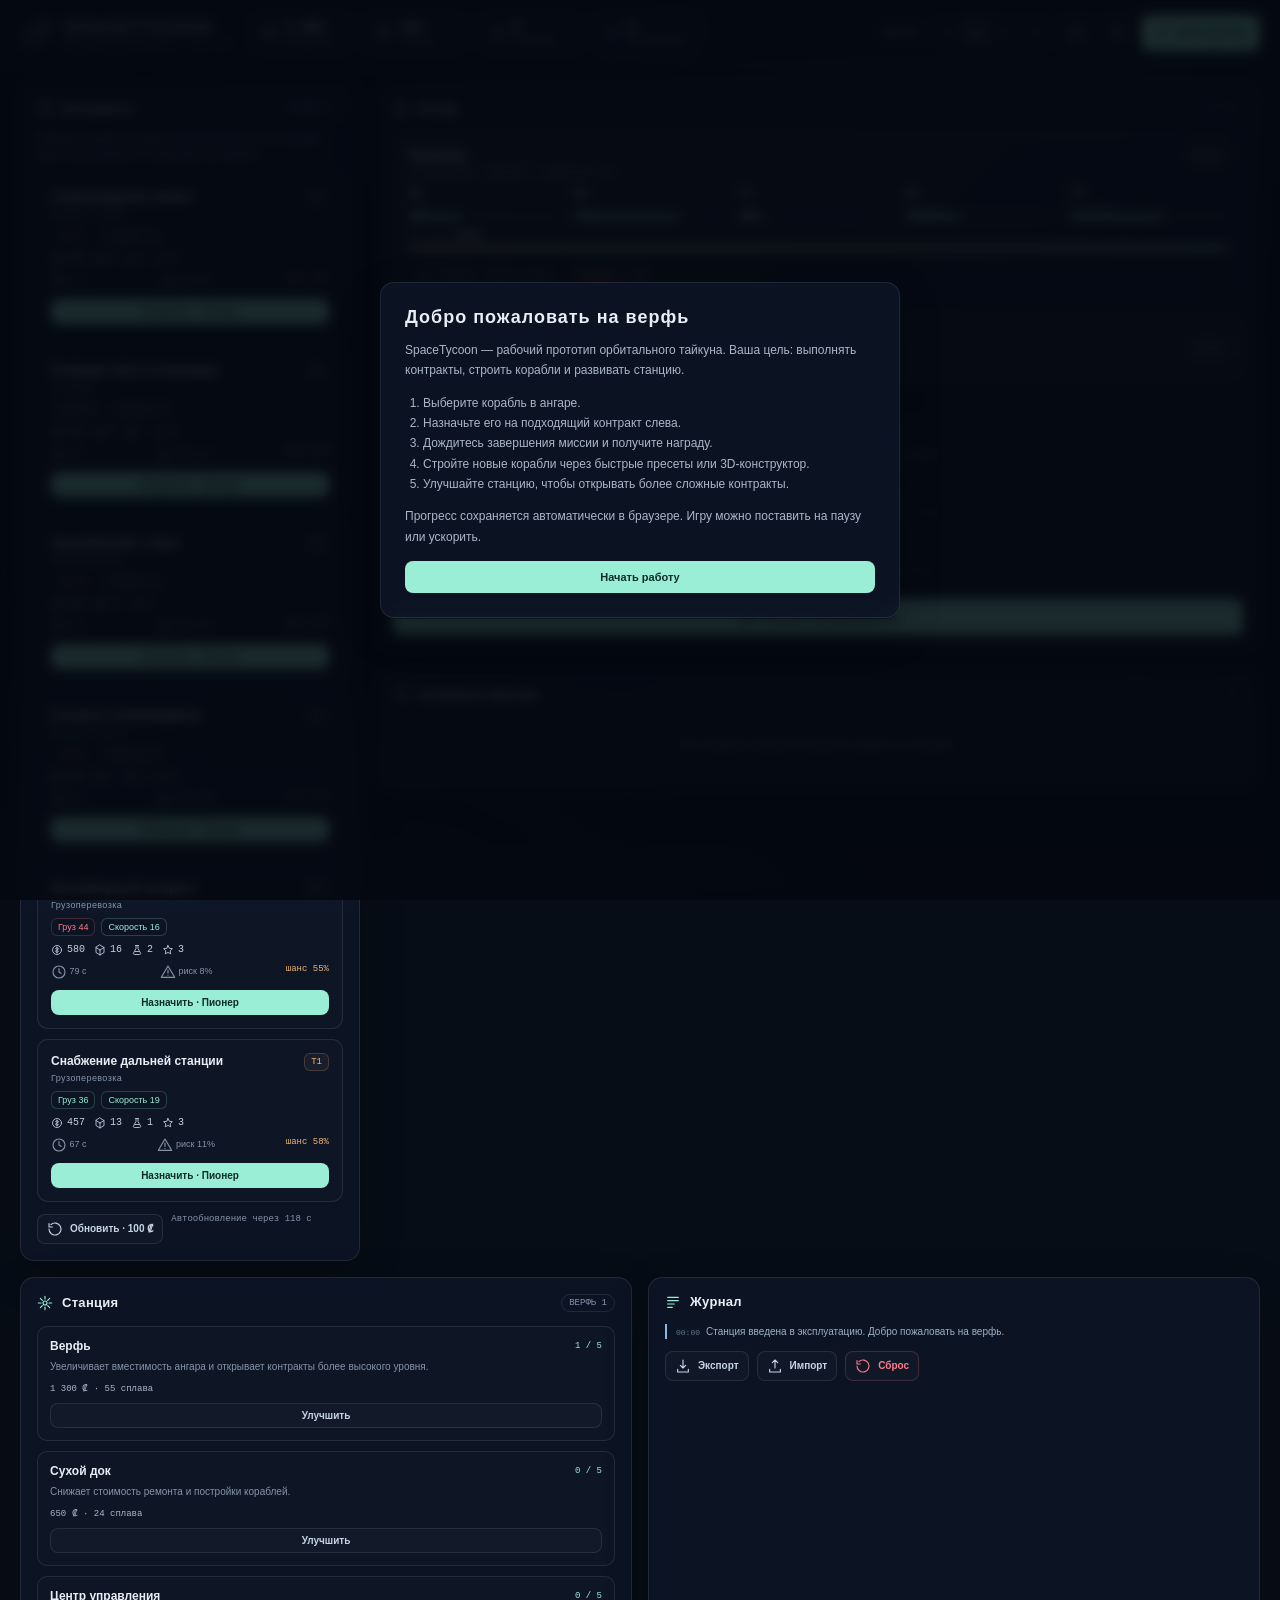
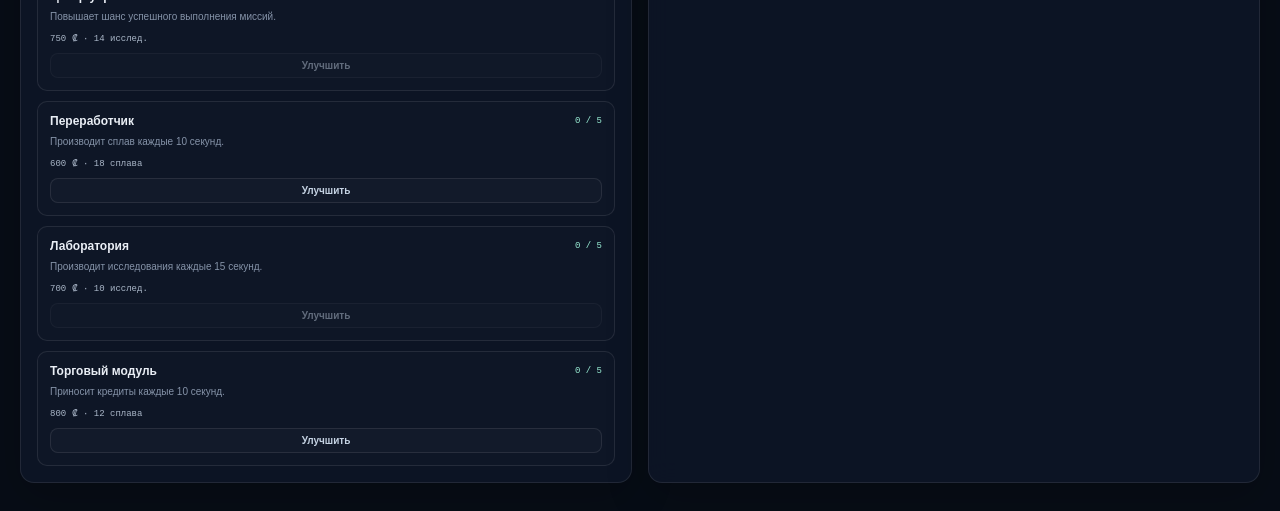
==== commit 458ba190: "Reset repo to HTML shipyard tycoon working prototype Remove legacy Godot/JS prototype files, preserv" ====
--- a/index.html
+++ b/index.html
@@ -2,2424 +2,637 @@
 <html lang="ru">
 <head>
   <meta charset="UTF-8">
-  <meta name="viewport" content="width=device-width, initial-scale=1, viewport-fit=cover">
+  <meta name="viewport" content="width=device-width, initial-scale=1">
   <meta name="theme-color" content="#080e18">
-  <meta name="description" content="Орбиталь — процедурный конструктор трёхмерных космических кораблей. Шесть классов, настройка в реальном времени и экспорт в OBJ.">
-  <title>ОРБИТАЛЬ — конструктор космических кораблей</title>
+  <title>SpaceTycoon — Орбитальная верфь</title>
   <style>
-    :root{color-scheme:dark;--bg:#080e18;--panel:rgba(15,23,42,.75);--line:rgba(255,255,255,.09);--muted:#8593a8;--text:#e9eef5;--mint:#99eed5;--mint-dark:#163d39;--amber:#efb575;--panel-width:350px;--font:-apple-system,BlinkMacSystemFont,"Segoe UI",sans-serif;--mono:"SFMono-Regular",Consolas,"Liberation Mono",monospace}
-    *{box-sizing:border-box}html,body{width:100%;height:100%;margin:0;overflow:hidden}body{background:var(--bg);color:var(--text);font-family:var(--font);font-size:12px;-webkit-font-smoothing:antialiased}button,input,select{font:inherit}button{color:inherit;cursor:pointer}button,select,input{outline:none}button:focus-visible,input:focus-visible,select:focus-visible,summary:focus-visible{outline:2px solid var(--mint);outline-offset:4px}button{border:0}button:disabled{cursor:wait;opacity:.55}button,select,input,a{-webkit-tap-highlight-color:transparent}button svg{flex-shrink:0}svg.icon{width:17px;height:17px;fill:none;stroke:currentColor;stroke-width:1.6;stroke-linecap:round;stroke-linejoin:round;vertical-align:middle}.svg-library{position:absolute;width:0;height:0;overflow:hidden}[hidden]{display:none!important}::selection{background:#99eed544;color:white}
-    #viewport{position:fixed;inset:0;z-index:0}#viewport canvas{display:block;width:100%;height:100%;touch-action:none;outline:none}.vignette{position:fixed;inset:0;pointer-events:none;background:linear-gradient(90deg,rgba(4,9,17,.24),transparent 38%),linear-gradient(0deg,rgba(4,9,17,.7),transparent 24%);z-index:1}.glass{background:var(--panel);backdrop-filter:blur(12px);-webkit-backdrop-filter:blur(12px);border:1px solid rgba(255,255,255,.1);box-shadow:0 18px 70px #0003}
-    .brand{position:fixed;left:32px;top:30px;z-index:3;display:flex;align-items:center;gap:13px;pointer-events:none}.brand-mark{width:41px;height:41px;color:var(--mint)}.brand-name{font-size:18px;font-weight:650;letter-spacing:4.5px;line-height:1.4}.brand-subtitle{font-family:var(--mono);font-size:8px;letter-spacing:2.1px;color:var(--muted);margin-top:4px}.orbit-status{position:fixed;top:36px;left:calc((100% - 390px)/2);transform:translateX(-50%);z-index:2;display:flex;align-items:center;gap:9px;color:#aebacb;font-family:var(--mono);font-size:9px;letter-spacing:1.3px;white-space:nowrap}.status-dot{width:5px;height:5px;border-radius:50%;background:var(--mint);box-shadow:0 0 9px #99eed566;animation:breathe 3s ease-in-out infinite}.orbit-status .divider{height:10px;width:1px;background:#ffffff24;margin:0 4px}
-    .control-panel{position:fixed;z-index:10;right:24px;top:24px;bottom:24px;width:var(--panel-width);border-radius:16px;display:flex;flex-direction:column;overflow:hidden;transition:transform .35s cubic-bezier(.22,1,.36,1),opacity .25s}.panel-closed .control-panel{transform:translateX(calc(100% + 30px));opacity:0;pointer-events:none}.panel-header{padding:22px 20px 17px;display:flex;align-items:center;gap:11px}.panel-header>.icon{color:var(--mint);width:20px;height:20px}.panel-heading{flex:1}.panel-heading h1{font-size:16px;font-weight:600;letter-spacing:.1px;margin:0 0 5px}.eyebrow{font-family:var(--mono);font-size:8px;letter-spacing:1.6px;color:var(--muted)}.icon-button{width:30px;height:30px;display:inline-flex;align-items:center;justify-content:center;border:1px solid transparent;border-radius:7px;background:transparent;color:var(--muted);transition:background .2s,color .2s,border-color .2s}.icon-button:hover{background:#ffffff09;border-color:var(--line);color:var(--text)}.tabs{display:grid;grid-template-columns:1fr 1fr;margin:0 20px 4px;padding:3px;border-radius:8px;background:#050b1466;border:1px solid #ffffff05;flex-shrink:0}.tab{background:transparent;color:var(--muted);font-size:11px;font-weight:550;padding:9px;border-radius:5px;display:flex;justify-content:center;align-items:center;gap:7px;transition:.2s}.tab .icon{width:14px;height:14px}.tab[aria-selected=true]{background:#ffffff0c;color:var(--mint);box-shadow:0 1px 4px #0002}.panel-scroll{overflow-y:auto;overscroll-behavior:contain;scrollbar-width:thin;scrollbar-color:#ffffff20 transparent;padding:0 20px 18px;flex:1;min-height:0}.panel-scroll::-webkit-scrollbar{width:3px}.panel-scroll::-webkit-scrollbar-thumb{background:#ffffff25;border-radius:4px}.tab-content{animation:fade-in .25s ease}.field-heading{display:flex;align-items:center;justify-content:space-between;margin:20px 0 10px;font-size:11px;font-weight:550}.field-heading .hint{font-family:var(--mono);font-size:9px;color:#66768b;font-weight:400}.seed-row{display:flex;gap:6px}.seed-input-wrap{position:relative;flex:1;min-width:0}.seed-input-wrap:before{content:"#";position:absolute;left:12px;top:10px;color:#60748b;font-family:var(--mono);font-size:13px}.seed-input{width:100%;height:36px;border:1px solid var(--line);background:#060d1866;border-radius:7px;color:#d8e4f0;padding:0 32px;font-family:var(--mono);font-size:12px;letter-spacing:1px}.seed-input:focus{border-color:#99eed566}.seed-row .icon-button{height:36px;width:34px;border:1px solid var(--line);background:#ffffff03}.seed-row .icon-button:hover{color:var(--mint);border-color:#99eed544}.preset-grid{display:grid;grid-template-columns:repeat(3,1fr);gap:6px}.preset{position:relative;display:flex;flex-direction:column;align-items:center;justify-content:center;gap:7px;min-height:65px;border:1px solid var(--line);border-radius:8px;background:#ffffff02;color:#8d9bb0;transition:background .2s,border-color .2s,color .2s,transform .2s}.preset svg{width:31px;height:23px;fill:none;stroke:currentColor;stroke-width:1.25;stroke-linejoin:round;stroke-linecap:round}.preset span{font-size:9px;font-weight:500}.preset:hover{background:#ffffff07;color:#e4ebf5;transform:translateY(-1px)}.preset[aria-pressed=true]{border-color:#99eed56b;background:linear-gradient(145deg,#99eed514,#99eed504);color:var(--mint)}.preset[aria-pressed=true]:after{content:"";position:absolute;right:6px;top:6px;width:3px;height:3px;background:var(--mint);border-radius:50%}
-    .config-section{border-top:1px solid var(--line);margin-top:20px}.config-section summary{list-style:none;display:flex;align-items:center;gap:9px;padding:17px 0 14px;cursor:pointer;user-select:none;font-size:12px;font-weight:550}.config-section summary::-webkit-details-marker{display:none}.section-number{font-family:var(--mono);font-size:9px;color:#5f748b}.config-section summary>.icon{margin-left:auto;width:13px;height:13px;color:#74859b;transition:transform .2s}.config-section[open] summary>.icon{transform:rotate(180deg)}.section-content{padding-bottom:3px;animation:fade-in .2s ease}.range-field{margin:0 0 16px}.range-label{display:flex;align-items:center;justify-content:space-between;margin-bottom:10px;color:#aab7c8;font-size:11px}.range-label output{font-family:var(--mono);font-size:10px;color:#dce7f2;min-width:45px;text-align:right}.range-label output .unit{color:#708298;margin-left:3px}input[type=range]{display:block;appearance:none;-webkit-appearance:none;width:100%;height:3px;border-radius:5px;background:linear-gradient(to right,var(--mint) 0%,var(--mint) var(--fill,50%),#ffffff12 var(--fill,50%),#ffffff12 100%);cursor:pointer;margin:0;padding:0;touch-action:pan-y}input[type=range]::-webkit-slider-thumb{appearance:none;-webkit-appearance:none;width:10px;height:10px;border:2px solid #c8ffef;border-radius:50%;background:#a5eed8;box-shadow:0 0 0 3px #99eed509;transition:box-shadow .15s}input[type=range]::-moz-range-thumb{width:7px;height:7px;border:2px solid #c8ffef;border-radius:50%;background:#a5eed8}input[type=range]:hover::-webkit-slider-thumb{box-shadow:0 0 0 5px #99eed518}.select-field{display:flex;align-items:center;justify-content:space-between;gap:12px;margin-bottom:17px;color:#aab7c8;font-size:11px}.select-field select{max-width:185px;min-width:135px;background:#0a1322;border:1px solid var(--line);border-radius:6px;padding:7px 25px 7px 9px;color:#d4deea;font-size:10px;cursor:pointer}.select-field select option{background:#101b2b}.dimension-grid{display:grid;grid-template-columns:1fr 1fr;gap:0 17px}.dimension-grid .range-field{margin-bottom:18px}.dimension-grid .range-label{font-size:10px}.swatch-row{display:flex;gap:8px;align-items:center}.swatch{width:27px;height:27px;border-radius:50%;background:var(--swatch);border:4px solid #111c2c;outline:1px solid transparent;transition:.2s;position:relative}.swatch:hover{transform:scale(1.1)}.swatch[aria-pressed=true]{outline-color:var(--swatch)}.swatch[aria-pressed=true]:after{content:"";position:absolute;width:5px;height:5px;border-radius:50%;background:#fff;left:7px;top:7px;box-shadow:0 0 4px #0005}.color-value{font-family:var(--mono);font-size:9px;color:#74869c;margin-left:auto}.toggle-row{display:flex;align-items:center;justify-content:space-between;gap:10px;margin:0 0 17px;font-size:11px;color:#aab7c8}.toggle-label{display:flex;align-items:center;gap:8px}.toggle-label .icon{width:14px;height:14px;color:#73869d}.switch{position:relative;display:inline-block;width:29px;height:17px;flex-shrink:0}.switch input{opacity:0;width:100%;height:100%;position:absolute;margin:0;cursor:pointer;z-index:1}.switch-track{position:absolute;inset:0;border-radius:20px;background:#ffffff14;border:1px solid #ffffff0b;transition:.2s;pointer-events:none}.switch-track:after{content:"";position:absolute;left:3px;top:3px;width:9px;height:9px;border-radius:50%;background:#7c8ba0;transition:.2s}.switch input:checked+.switch-track{background:#99eed52b;border-color:#99eed52b}.switch input:checked+.switch-track:after{transform:translateX(12px);background:var(--mint)}.switch input:focus-visible+.switch-track{outline:2px solid var(--mint);outline-offset:3px}.color-field{display:flex;align-items:center;justify-content:space-between;margin-bottom:16px;color:#aab7c8;font-size:11px}.color-control{display:flex;align-items:center;gap:8px}.color-control code{font-family:var(--mono);font-size:9px;color:#7f91a7;text-transform:uppercase}input[type=color]{appearance:none;-webkit-appearance:none;width:29px;height:24px;padding:0;border:1px solid #ffffff24;border-radius:5px;background:none;cursor:pointer;overflow:hidden}input[type=color]::-webkit-color-swatch-wrapper{padding:3px}input[type=color]::-webkit-color-swatch{border:0;border-radius:2px}input[type=color]::-moz-color-swatch{border:0;border-radius:2px}.section-note{font-size:10px;line-height:1.7;color:#6e829a;margin:0 0 13px}.panel-footer{padding:15px 20px 17px;border-top:1px solid var(--line);background:#0a1321b3;flex-shrink:0}.primary-button{display:flex;align-items:center;justify-content:center;gap:9px;width:100%;padding:12px 14px;border-radius:7px;background:var(--mint);color:#112b29;font-size:11px;font-weight:650;box-shadow:0 3px 18px #99eed50a;transition:background .2s,transform .2s,box-shadow .2s}.primary-button:hover{background:#b6ffe8;box-shadow:0 4px 22px #99eed522;transform:translateY(-1px)}.primary-button:active{transform:translateY(0)}.primary-button .icon{width:15px;height:15px}.export-row{display:grid;grid-template-columns:1fr 1fr;gap:8px;margin-top:9px}.secondary-button{display:flex;align-items:center;justify-content:center;gap:7px;padding:10px 8px;border:1px solid var(--line);border-radius:7px;background:#ffffff03;color:#a9b8cb;font-size:10px;transition:.2s}.secondary-button .icon{width:14px;height:14px}.secondary-button:hover{border-color:#ffffff2b;background:#ffffff08;color:#eef5ff}.expand-panel{position:fixed;right:24px;top:24px;z-index:9;display:flex;align-items:center;gap:9px;padding:12px 15px;border-radius:10px;font-size:11px;color:var(--mint)}.scene-heading{font-size:11px;font-weight:550;margin:22px 0 18px;display:flex;gap:9px;align-items:center}.scene-heading .icon{width:15px;height:15px;color:var(--mint)}.scene-card{padding:15px;border:1px solid var(--line);border-radius:9px;background:linear-gradient(135deg,#18334b44,#0b152344);margin-bottom:22px}.scene-card-header{display:flex;align-items:center;gap:10px;margin-bottom:13px}.scene-card-header .icon{width:25px;height:25px;color:#84b9e5}.scene-card strong{font-size:12px;font-weight:550}.scene-card p{font-size:10px;line-height:1.7;color:#8599b2;margin:5px 0 0}.orbit-data{display:flex;justify-content:space-between;border-top:1px solid var(--line);padding-top:12px;font-family:var(--mono);font-size:9px;color:#9db1c9}.orbit-data span span{display:block;font-family:var(--font);font-size:9px;color:#667e99;margin-bottom:5px}.view-buttons{display:grid;grid-template-columns:repeat(3,1fr);gap:6px;margin:10px 0 18px}.view-button{padding:9px 3px;border:1px solid var(--line);border-radius:6px;background:#ffffff03;color:#91a3ba;font-size:10px}.view-button:hover,.view-button.active{color:var(--mint);border-color:#99eed544;background:#99eed509}.mouse-guide{display:grid;gap:13px;margin-top:15px}.mouse-guide>div{display:flex;align-items:center;gap:10px;color:#8497af;font-size:10px}.mouse-guide .icon{width:16px;height:16px;color:#b0c0d2}.mouse-guide strong{font-weight:500;color:#b9c7d8;margin-left:auto}.scene-reset{width:100%;margin-top:4px}
-    .ship-info{position:fixed;left:35px;bottom:111px;z-index:2;pointer-events:none;max-width:470px}.ship-kicker{display:flex;align-items:center;gap:9px;font-family:var(--mono);font-size:9px;letter-spacing:2px;color:#a6c4d1}.ship-kicker:before{content:"";width:19px;height:1px;background:var(--mint)}.ship-info h2{font-size:42px;font-weight:350;letter-spacing:5px;margin:12px 0 7px;line-height:1.1;text-shadow:0 2px 24px #0005}.ship-info h2 span{font-family:var(--mono);font-size:12px;font-weight:400;letter-spacing:1px;color:#8aabba;vertical-align:middle;margin-left:9px}.ship-class{font-size:11px;color:#9baec2;letter-spacing:.4px;margin:0 0 19px}.ship-specs{display:flex;gap:19px;align-items:center}.ship-spec{font-family:var(--mono);font-size:11px;color:#d4e2ec}.ship-spec small{font-family:var(--font);font-size:9px;color:#738ca5;margin-left:4px}.spec-divider{height:12px;width:1px;background:#ffffff1c}.hud{position:fixed;bottom:29px;left:35px;z-index:3;display:flex;gap:21px;pointer-events:none}.hud-item{display:flex;flex-direction:column;gap:6px}.hud-label{font-family:var(--mono);font-size:7px;letter-spacing:1.4px;color:#688099}.hud-value{font-family:var(--mono);font-size:11px;letter-spacing:.3px;color:#a8bed0}.hud-value .unit{font-size:8px;color:#66849b}.toolbar{position:fixed;bottom:28px;left:calc((100% - 390px)/2);transform:translateX(-50%);z-index:5;display:flex;align-items:center;gap:3px;padding:5px;border-radius:10px;transition:left .35s}.tool-button{position:relative;display:flex;align-items:center;justify-content:center;gap:7px;padding:9px 11px;border-radius:6px;background:transparent;color:#8fa3b9;font-size:10px;white-space:nowrap;transition:.2s}.tool-button .icon{width:15px;height:15px}.tool-button:hover{background:#ffffff08;color:#e4f1fa}.tool-button[aria-pressed=true]{background:#99eed513;color:var(--mint)}.toolbar .separator{height:17px;width:1px;background:var(--line);margin:0 2px}.panel-closed .toolbar,.panel-closed .orbit-status{left:50%}.mouse-hint{position:fixed;left:calc((100% - 390px)/2);bottom:87px;transform:translateX(-50%);z-index:2;font-size:9px;letter-spacing:.2px;color:#7c94ab;pointer-events:none;white-space:nowrap;opacity:.8}.panel-closed .mouse-hint{left:50%}.mouse-hint span{color:#476078;margin:0 8px}.inspection{position:fixed;left:35px;bottom:285px;z-index:6;width:251px;padding:16px;border-radius:11px;animation:slide-up .2s ease}.inspection-top{display:flex;align-items:center;justify-content:space-between;margin-bottom:8px}.inspection-top .eyebrow{color:var(--mint);font-size:8px}.inspection-top .icon-button{width:22px;height:22px}.inspection h3{font-size:14px;font-weight:550;margin:0 0 6px}.inspection p{font-size:10px;color:#8da3ba;line-height:1.7;margin:0}.inspection-size{border-top:1px solid var(--line);padding-top:10px;margin-top:12px;font-family:var(--mono);font-size:10px;color:#bdd0df}.toast-stack{position:fixed;left:calc((100% - 390px)/2);top:83px;transform:translateX(-50%);z-index:40;display:flex;flex-direction:column;gap:8px;align-items:center;pointer-events:none}.toast{display:flex;align-items:center;gap:9px;padding:12px 17px;border:1px solid #99eed52b;border-radius:9px;background:#101e2bea;backdrop-filter:blur(12px);box-shadow:0 8px 35px #0004;color:#d9e9ef;font-size:11px;animation:slide-up .25s ease;max-width:min(420px,85vw)}.toast .icon{color:var(--mint);width:15px;height:15px}.toast.error{border-color:#efb57555}.toast.error .icon{color:var(--amber)}.toast.leaving{opacity:0;transform:translateY(-6px);transition:.25s}.panel-closed .toast-stack{left:50%}[data-tooltip]{position:relative}[data-tooltip]:after{content:attr(data-tooltip);position:absolute;bottom:calc(100% + 10px);left:50%;transform:translateX(-50%) translateY(3px);padding:7px 9px;background:#172536;border:1px solid #ffffff14;border-radius:5px;color:#d4e3ef;font-family:var(--font);font-size:10px;font-weight:400;white-space:nowrap;pointer-events:none;opacity:0;transition:.15s;z-index:50}[data-tooltip]:hover:after,[data-tooltip]:focus-visible:after{opacity:1;transform:translateX(-50%) translateY(0)}.seed-row [data-tooltip]:after{bottom:auto;top:calc(100% + 7px)}
-    .loading-screen{position:fixed;inset:0;z-index:100;background:radial-gradient(ellipse at 50% 45%,#122536,#070d16 65%);display:flex;align-items:center;justify-content:center;flex-direction:column;transition:opacity .65s,visibility .65s}.loading-screen.done{opacity:0;visibility:hidden;pointer-events:none}.loading-orbit{width:75px;height:75px;position:relative;margin-bottom:30px}.loading-orbit:before,.loading-orbit:after{content:"";position:absolute;inset:0;border:1px solid #99eed52b;border-radius:50%;transform:rotateX(55deg) rotateZ(-30deg);animation:orbit-loader 4s linear infinite}.loading-orbit:after{inset:12px;border-color:#99eed57a;animation-direction:reverse}.loading-core{position:absolute;inset:28px;border-radius:50%;background:var(--mint);box-shadow:0 0 30px #99eed533}.loading-screen h2{font-size:15px;letter-spacing:4px;font-weight:450;margin:0 0 13px}.loading-screen p{font-size:11px;color:#7f97af;margin:0 0 23px;max-width:340px;text-align:center;line-height:1.8;padding:0 15px}.loading-track{width:190px;height:2px;background:#ffffff0c;border-radius:2px;overflow:hidden}.loading-progress{height:100%;width:5%;background:var(--mint);transition:width .4s}.loading-screen .secondary-button{margin-top:20px;padding:10px 22px}.loading-foot{position:absolute;bottom:35px;font-family:var(--mono);font-size:8px;color:#405a72;letter-spacing:2px}.busy-indicator{position:fixed;top:83px;left:35px;z-index:4;color:var(--mint);font-family:var(--mono);font-size:8px;letter-spacing:1px;display:flex;gap:7px;align-items:center;opacity:0;transition:opacity .2s}.busy-indicator.visible{opacity:1}.busy-indicator .status-dot{width:4px;height:4px}
-    @keyframes breathe{50%{opacity:.4;box-shadow:0 0 3px #99eed522}}@keyframes fade-in{from{opacity:0}to{opacity:1}}@keyframes slide-up{from{opacity:0;transform:translateY(8px)}to{opacity:1;transform:translateY(0)}}@keyframes orbit-loader{to{transform:rotateX(55deg) rotateZ(330deg)}}
-    @media(min-width:1600px){:root{--panel-width:370px}.control-panel{right:30px;top:30px;bottom:30px}.panel-header{padding-top:25px;padding-bottom:22px}.preset{min-height:73px}.range-field{margin-bottom:20px}.ship-info{bottom:125px;left:44px}.ship-info h2{font-size:49px}.brand{left:42px;top:36px}.hud{left:44px;bottom:35px}.toolbar{bottom:34px}.mouse-hint{bottom:94px}}
-    @media(max-width:1180px){.orbit-status{display:none}.toolbar{left:calc(100% - 215px)}.mouse-hint{display:none}.hud{gap:15px}.hud-item:last-child{display:none}.ship-info h2{font-size:35px}.ship-specs{gap:12px}.tool-button{padding:9px}.toolbar .tool-button span{display:none}.toolbar .tool-button{width:37px;height:35px;padding:0}.ship-info{bottom:98px}.brand-name{font-size:16px}.brand-subtitle{font-size:7px}}
-    @media(max-width:760px){:root{--panel-width:calc(100vw - 24px)}.control-panel{top:auto;left:12px;right:12px;bottom:12px;height:48vh;min-height:285px;max-height:480px;border-radius:14px}.panel-closed .control-panel{transform:translateY(calc(100% + 25px))}.panel-header{padding:13px 16px 10px}.panel-heading h1{font-size:14px;margin-bottom:3px}.panel-heading .eyebrow{font-size:7px}.panel-header>.icon{width:17px}.tabs{margin:0 16px 2px}.tab{padding:7px}.panel-scroll{padding:0 16px 14px}.panel-footer{padding:10px 16px 12px;display:grid;grid-template-columns:1.1fr 1fr;gap:8px}.panel-footer .primary-button{font-size:10px;padding:10px 7px;gap:6px;height:36px}.export-row{margin:0;gap:6px}.export-row .secondary-button{font-size:0;padding:8px;gap:0}.export-row .secondary-button .icon{width:16px;height:16px}.brand{left:20px;top:21px;gap:10px}.brand-mark{width:32px;height:32px}.brand-name{font-size:14px;letter-spacing:3px}.brand-subtitle{font-size:6px;letter-spacing:1.5px;margin-top:3px}.ship-info{left:21px;top:91px;bottom:auto;max-width:calc(100% - 40px)}.ship-kicker{font-size:7px;letter-spacing:1.3px}.ship-info h2{font-size:28px;letter-spacing:3px;margin:8px 0 6px}.ship-info h2 span{font-size:9px;margin-left:3px}.ship-class{font-size:9px;margin-bottom:11px}.ship-specs{gap:10px}.ship-spec{font-size:9px}.ship-spec small{font-size:8px}.hud{left:auto;right:20px;top:94px;bottom:auto;flex-direction:column;gap:12px;text-align:right}.hud-label{font-size:6px}.hud-value{font-size:9px}.toolbar,.panel-closed .toolbar{left:auto;right:16px;top:20px;bottom:auto;transform:none;padding:3px;gap:0}.toolbar .separator{display:none}.toolbar .tool-button{width:29px;height:29px}.toolbar .tool-button .icon{width:14px;height:14px}.toolbar #resetViewButton{display:none}.expand-panel{top:auto;bottom:18px;right:16px;font-size:10px}.inspection{left:20px;bottom:calc(48vh + 26px);width:225px;padding:12px}.panel-closed .inspection{bottom:80px}.toast-stack,.panel-closed .toast-stack{left:50%;top:72px;width:100%}.toast{font-size:10px;padding:10px 13px}.busy-indicator{top:69px;left:21px;font-size:7px}.field-heading{margin-top:16px}.preset{min-height:60px}.vignette{background:linear-gradient(0deg,#04091766,transparent 35%)}.scene-heading{margin-top:18px}.dimension-grid{gap:0 24px}}
-    @media(max-width:380px){.brand-subtitle{display:none}.brand-name{font-size:12px}.brand-mark{width:27px}.brand{gap:7px}.ship-info h2{font-size:24px}.hud{right:17px}.panel-footer .primary-button{font-size:9px}.ship-specs{gap:7px}}
-    @media(max-height:650px) and (min-width:761px){.control-panel{top:14px;bottom:14px}.panel-header{padding:15px 18px 12px}.panel-footer{padding:11px 18px}.ship-info{bottom:90px}.ship-info h2{font-size:31px}.brand{top:22px}.inspection{bottom:245px}}
-    @media(prefers-reduced-motion:reduce){*,*:before,*:after{animation-duration:.01ms!important;transition-duration:.01ms!important;scroll-behavior:auto!important}}
+    :root{color-scheme:dark;--bg:#070d16;--panel:rgba(15,23,42,.75);--panel-solid:#101a2b;--line:rgba(255,255,255,.09);--text:#e9eef5;--muted:#8593a8;--mint:#99eed5;--mint-dim:#99eed522;--amber:#efb575;--red:#ff7b88;--blue:#84b9e5;--violet:#bf8aff;--font:-apple-system,BlinkMacSystemFont,"Segoe UI",sans-serif;--mono:"SFMono-Regular",Consolas,"Liberation Mono",monospace}
+    *{box-sizing:border-box}html,body{margin:0;min-height:100%}body{background:var(--bg);color:var(--text);font-family:var(--font);font-size:13px;-webkit-font-smoothing:antialiased;overflow-x:hidden}button,input,select{font:inherit}button{cursor:pointer;color:inherit;border:0;background:none}button:focus-visible,input:focus-visible,select:focus-visible{outline:2px solid var(--mint);outline-offset:2px}button:disabled{opacity:.45;cursor:not-allowed}h1,h2,h3,p{margin:0}svg.icon{width:16px;height:16px;fill:none;stroke:currentColor;stroke-width:1.7;stroke-linecap:round;stroke-linejoin:round;vertical-align:middle;flex-shrink:0}[hidden]{display:none!important}::selection{background:#99eed544}
+    #stars{position:fixed;inset:0;z-index:-2;width:100%;height:100%}.bg-glow{position:fixed;inset:0;z-index:-1;pointer-events:none;background:radial-gradient(ellipse 70% 50% at 75% -10%,#16324f55,transparent),radial-gradient(ellipse 60% 45% at 10% 110%,#0e2a3a66,transparent)}
+    .glass{background:var(--panel);backdrop-filter:blur(12px);-webkit-backdrop-filter:blur(12px);border:1px solid var(--line);border-radius:14px;box-shadow:0 14px 44px #0003}
+    .topbar{position:sticky;top:0;z-index:20;display:flex;align-items:center;gap:18px;padding:12px 20px;background:#0a1321e6;backdrop-filter:blur(14px);border-bottom:1px solid var(--line);flex-wrap:wrap}.brand{display:flex;align-items:center;gap:11px;min-width:210px}.brand-mark{width:34px;height:34px;color:var(--mint)}.brand-name{font-size:15px;font-weight:650;letter-spacing:3px}.brand-sub{font-family:var(--mono);font-size:8px;letter-spacing:1.6px;color:var(--muted);margin-top:3px}.resources{display:flex;gap:10px;flex-wrap:wrap;flex:1}.resource{display:flex;align-items:center;gap:8px;padding:7px 12px;border:1px solid var(--line);border-radius:9px;background:#ffffff04;min-width:104px}.resource .icon{width:15px;height:15px}.resource .value{font-family:var(--mono);font-size:13px;font-weight:600}.resource .label{font-size:9px;color:var(--muted);letter-spacing:.5px}.res-credit .icon{color:var(--mint)}.res-alloy .icon{color:var(--amber)}.res-research .icon{color:var(--blue)}.res-rep .icon{color:var(--violet)}.top-controls{display:flex;align-items:center;gap:8px}.clock{font-family:var(--mono);font-size:11px;color:#a8bed0;padding:0 6px;white-space:nowrap}.speed-group{display:flex;border:1px solid var(--line);border-radius:8px;overflow:hidden}.speed-btn{padding:7px 9px;font-size:10px;color:var(--muted);border-right:1px solid var(--line)}.speed-btn:last-child{border-right:0}.speed-btn.active{background:var(--mint-dim);color:var(--mint)}.icon-btn{display:inline-flex;align-items:center;justify-content:center;width:32px;height:32px;border:1px solid var(--line);border-radius:8px;color:var(--muted);background:#ffffff03;transition:.15s}.icon-btn:hover{color:var(--text);border-color:#ffffff2a}.btn{display:inline-flex;align-items:center;justify-content:center;gap:7px;padding:9px 13px;border-radius:8px;font-size:11px;font-weight:600;border:1px solid var(--line);background:#ffffff05;color:#c6d4e4;transition:.15s;white-space:nowrap}.btn:hover:not(:disabled){border-color:#ffffff2e;background:#ffffff0a}.btn-primary{background:var(--mint);border-color:transparent;color:#102b28}.btn-primary:hover:not(:disabled){background:#b6ffe8}.btn-danger{color:var(--red);border-color:#ff7b8833}.btn-sm{padding:6px 9px;font-size:10px}.btn-block{width:100%}
+    .layout{display:grid;grid-template-columns:minmax(300px,360px) minmax(380px,1fr) minmax(280px,330px);gap:16px;padding:16px 20px 28px;max-width:1720px;margin:0 auto;align-items:start}.column{display:flex;flex-direction:column;gap:16px;min-width:0}.panel{padding:16px}.panel-head{display:flex;align-items:center;justify-content:space-between;gap:10px;margin-bottom:14px}.panel-title{display:flex;align-items:center;gap:9px;font-size:13px;font-weight:600;letter-spacing:.3px}.panel-title .icon{color:var(--mint)}.badge{font-family:var(--mono);font-size:9px;color:var(--muted);border:1px solid var(--line);padding:3px 7px;border-radius:20px}.hint{font-size:10px;color:var(--muted);line-height:1.6}
+    .contract-list,.mission-list,.ship-list,.upgrade-list,.log-list{display:flex;flex-direction:column;gap:10px}.contract{border:1px solid var(--line);border-radius:11px;padding:13px;background:#ffffff03;transition:.15s}.contract:hover{border-color:#ffffff22}.contract-top{display:flex;align-items:flex-start;justify-content:space-between;gap:8px;margin-bottom:8px}.contract-title{font-size:12px;font-weight:600;line-height:1.4}.contract-type{font-size:9px;color:var(--muted);margin-top:3px;letter-spacing:.4px}.tier{font-family:var(--mono);font-size:9px;color:var(--amber);border:1px solid #efb57533;background:#efb5750d;padding:3px 6px;border-radius:6px;white-space:nowrap}.req-row{display:flex;gap:6px;flex-wrap:wrap;margin:8px 0}.chip{font-size:9px;color:#aab7c8;border:1px solid var(--line);border-radius:6px;padding:3px 6px;background:#0a132266}.chip.good{color:var(--mint);border-color:#99eed533}.chip.bad{color:var(--red);border-color:#ff7b8833}.reward-row{display:flex;gap:9px;flex-wrap:wrap;font-family:var(--mono);font-size:10px;color:#c4d3e2;margin:8px 0}.reward-row span{display:inline-flex;align-items:center;gap:4px}.reward-row .icon{width:12px;height:12px}.contract-meta{display:flex;justify-content:space-between;font-size:9px;color:var(--muted);margin-bottom:10px}.chance{font-family:var(--mono)}.chance.high{color:var(--mint)}.chance.mid{color:var(--amber)}.chance.low{color:var(--red)}.contract-actions{display:flex;gap:8px;align-items:center}.contract-actions .btn{flex:1}
+    .selected-ship{border:1px solid #99eed533;background:linear-gradient(135deg,#99eed50d,#ffffff03);border-radius:12px;padding:14px;margin-bottom:12px}.selected-head{display:flex;justify-content:space-between;gap:10px;align-items:flex-start;margin-bottom:10px}.ship-name{font-size:15px;font-weight:650;letter-spacing:.5px}.ship-class{font-size:10px;color:var(--muted);margin-top:3px}.status{font-size:9px;padding:4px 8px;border-radius:20px;border:1px solid var(--line);white-space:nowrap}.status.idle{color:var(--mint);border-color:#99eed533;background:#99eed50d}.status.mission{color:var(--blue);border-color:#84b9e533;background:#84b9e50d}.status.repair{color:var(--red);border-color:#ff7b8833;background:#ff7b880d}.stat-grid{display:grid;grid-template-columns:repeat(5,1fr);gap:8px;margin:10px 0}.stat{font-size:9px;color:var(--muted)}.stat b{display:block;font-family:var(--mono);font-size:12px;color:var(--text);margin-bottom:4px}.bar{height:4px;border-radius:4px;background:#ffffff10;overflow:hidden}.bar>i{display:block;height:100%;background:var(--mint);border-radius:4px}.bar.condition>i{background:linear-gradient(90deg,var(--amber),var(--mint))}.bar.low>i{background:var(--red)}.ship-actions{display:flex;gap:8px;margin-top:10px;flex-wrap:wrap}.ship-card{display:flex;align-items:center;gap:11px;border:1px solid var(--line);border-radius:10px;padding:11px;background:#ffffff03;cursor:pointer;transition:.15s}.ship-card:hover{border-color:#ffffff26}.ship-card.selected{border-color:#99eed566;background:#99eed50a}.ship-icon{width:38px;height:38px;border-radius:9px;display:grid;place-items:center;background:#0a1322;border:1px solid var(--line);color:var(--mint);font-size:17px;flex-shrink:0}.ship-card-info{flex:1;min-width:0}.ship-card-name{font-size:12px;font-weight:600;white-space:nowrap;overflow:hidden;text-overflow:ellipsis}.ship-card-sub{font-size:9px;color:var(--muted);margin-top:3px}.ship-card-right{text-align:right;font-family:var(--mono);font-size:10px;color:var(--muted)}.quick-build{display:grid;grid-template-columns:repeat(2,1fr);gap:8px;margin-top:12px}.quick-btn{display:flex;flex-direction:column;align-items:flex-start;gap:4px;border:1px solid var(--line);border-radius:9px;padding:10px;background:#ffffff03;text-align:left;transition:.15s}.quick-btn:hover:not(:disabled){border-color:#99eed544;background:#99eed508}.quick-btn b{font-size:11px}.quick-btn span{font-family:var(--mono);font-size:9px;color:var(--muted)}
+    .mission{border:1px solid var(--line);border-radius:10px;padding:12px;background:#ffffff03}.mission-top{display:flex;justify-content:space-between;gap:8px;font-size:11px;margin-bottom:7px}.mission-title{font-weight:600}.mission-time{font-family:var(--mono);color:var(--muted);font-size:10px}.mission-sub{font-size:9px;color:var(--muted);margin-bottom:8px}.progress{height:6px;border-radius:6px;background:#ffffff10;overflow:hidden}.progress>i{display:block;height:100%;background:linear-gradient(90deg,var(--blue),var(--mint));border-radius:6px;transition:width .2s linear}
+    .upgrade{border:1px solid var(--line);border-radius:10px;padding:12px;background:#ffffff03}.upgrade-top{display:flex;justify-content:space-between;gap:8px;align-items:center;margin-bottom:6px}.upgrade-name{font-size:12px;font-weight:600}.level{font-family:var(--mono);font-size:9px;color:var(--mint)}.upgrade-desc{font-size:10px;color:var(--muted);line-height:1.5;margin-bottom:9px}.upgrade-cost{display:flex;gap:8px;flex-wrap:wrap;font-family:var(--mono);font-size:9px;color:#aab7c8;margin-bottom:9px}.upgrade .btn{width:100%}.log-list{max-height:260px;overflow-y:auto;scrollbar-width:thin;scrollbar-color:#ffffff20 transparent}.log-entry{font-size:10px;line-height:1.5;color:#9db0c6;border-left:2px solid #ffffff14;padding-left:9px}.log-entry.good{border-color:var(--mint)}.log-entry.bad{border-color:var(--red)}.log-entry.info{border-color:var(--blue)}.log-time{font-family:var(--mono);font-size:8px;color:#5f748b;margin-right:6px}
+    .empty{border:1px dashed var(--line);border-radius:10px;padding:18px;text-align:center;color:var(--muted);font-size:11px;line-height:1.6}.toolbar-row{display:flex;gap:8px;flex-wrap:wrap;margin-top:12px}.save-note{font-size:9px;color:var(--muted);font-family:var(--mono)}
+    .modal{position:fixed;inset:0;z-index:60;background:#040810f2;display:flex;flex-direction:column}.modal-bar{display:flex;align-items:center;justify-content:space-between;gap:12px;padding:12px 18px;border-bottom:1px solid var(--line);background:#0a1321}.modal-title{font-size:13px;font-weight:600;letter-spacing:.5px}.modal-bar .hint{font-size:10px}.modal iframe{flex:1;width:100%;border:0;background:#040912}.overlay{position:fixed;inset:0;z-index:70;background:#040810d9;backdrop-filter:blur(6px);display:grid;place-items:center;padding:20px}.dialog{max-width:520px;width:100%;padding:24px}.dialog h2{font-size:18px;letter-spacing:1px;margin-bottom:12px}.dialog p,.dialog li{font-size:12px;color:#aab7c8;line-height:1.7}.dialog ol{padding-left:18px;margin:12px 0}.dialog .btn{margin-top:14px}.toast-stack{position:fixed;top:74px;left:50%;transform:translateX(-50%);z-index:90;display:flex;flex-direction:column;gap:8px;align-items:center;pointer-events:none;width:min(480px,92vw)}.toast{display:flex;gap:9px;align-items:center;padding:11px 15px;border-radius:9px;background:#101e2bf2;border:1px solid #99eed52b;box-shadow:0 8px 30px #0005;font-size:11px;animation:slide-up .22s ease;max-width:100%}.toast.error{border-color:#ff7b8844}.toast .icon{color:var(--mint)}.toast.error .icon{color:var(--red)}.toast.leaving{opacity:0;transform:translateY(-6px);transition:.25s}@keyframes slide-up{from{opacity:0;transform:translateY(8px)}to{opacity:1;transform:translateY(0)}}
+    @media(max-width:1280px){.layout{grid-template-columns:minmax(280px,340px) 1fr}.col-right{grid-column:1/-1;flex-direction:row}.col-right>.panel{flex:1}}@media(max-width:900px){.layout{grid-template-columns:1fr;padding:12px}.col-right{flex-direction:column}.topbar{padding:10px 12px;gap:10px}.brand{min-width:0}.brand-sub{display:none}.resources{order:3;width:100%;flex-wrap:nowrap;overflow-x:auto}.resource{min-width:92px;padding:6px 9px}.stat-grid{grid-template-columns:repeat(5,1fr)}}@media(max-width:520px){.quick-build{grid-template-columns:1fr}.top-controls{margin-left:auto}.clock{display:none}.brand-name{font-size:13px;letter-spacing:2px}}
+    @media(prefers-reduced-motion:reduce){*,*:before,*:after{animation-duration:.01ms!important;transition-duration:.01ms!important}}
   </style>
 </head>
 <body>
-  <svg class="svg-library" xmlns="http://www.w3.org/2000/svg" aria-hidden="true"><defs>
-    <symbol id="i-sliders" viewBox="0 0 24 24"><path d="M4 7h9m4 0h3M4 17h3m4 0h9"/><circle cx="15" cy="7" r="2"/><circle cx="9" cy="17" r="2"/></symbol>
-    <symbol id="i-chevron" viewBox="0 0 24 24"><path d="m6 9 6 6 6-6"/></symbol><symbol id="i-right" viewBox="0 0 24 24"><path d="m9 5 7 7-7 7"/></symbol>
-    <symbol id="i-copy" viewBox="0 0 24 24"><rect x="8" y="8" width="12" height="12" rx="2"/><path d="M15 8V4a1 1 0 0 0-1-1H4a1 1 0 0 0-1 1v10a1 1 0 0 0 1 1h4"/></symbol>
-    <symbol id="i-check" viewBox="0 0 24 24"><path d="m5 12 4 4L19 6"/></symbol><symbol id="i-enter" viewBox="0 0 24 24"><path d="M19 5v8H5m5-5-5 5 5 5"/></symbol>
-    <symbol id="i-dice" viewBox="0 0 24 24"><rect x="3" y="3" width="18" height="18" rx="4"/><path d="M7.5 7.5h.01M16.5 7.5h.01M12 12h.01M7.5 16.5h.01M16.5 16.5h.01" stroke-width="3"/></symbol>
-    <symbol id="i-download" viewBox="0 0 24 24"><path d="M12 3v12m-4-4 4 4 4-4M4 15v5h16v-5"/></symbol><symbol id="i-camera" viewBox="0 0 24 24"><path d="M8 5 6 8H3v12h18V8h-3l-2-3Z"/><circle cx="12" cy="13.5" r="3.5"/></symbol>
+  <svg width="0" height="0" style="position:absolute" aria-hidden="true"><defs>
+    <symbol id="i-credit" viewBox="0 0 24 24"><circle cx="12" cy="12" r="9"/><path d="M12 6v12M9 9.5c0-1 1.3-1.8 3-1.8s3 .8 3 1.8-1.3 1.8-3 2.5-3 1.5-3 2.5 1.3 1.8 3 1.8 3-.8 3-1.8"/></symbol>
+    <symbol id="i-alloy" viewBox="0 0 24 24"><path d="m12 2 8 5v10l-8 5-8-5V7Z"/><path d="m12 22V12m0 0 8-5m-8 5-8-5"/></symbol>
+    <symbol id="i-research" viewBox="0 0 24 24"><path d="M9 3h6M10 3v6l-5 9a2 2 0 0 0 2 3h10a2 2 0 0 0 2-3l-5-9V3"/><path d="M8 15h8"/></symbol>
+    <symbol id="i-rep" viewBox="0 0 24 24"><path d="m12 3 2.7 5.5 6 .9-4.3 4.2 1 6-5.4-2.8-5.4 2.8 1-6L3.3 9.4l6-.9Z"/></symbol>
     <symbol id="i-ship" viewBox="0 0 24 24"><path d="m12 2 3 9 6 6v3l-7-3-2 5-2-5-7 3v-3l6-6Z"/><path d="M12 7v8"/></symbol>
-    <symbol id="i-globe" viewBox="0 0 24 24"><circle cx="12" cy="12" r="9"/><ellipse cx="12" cy="12" rx="4" ry="9"/><path d="M3 12h18M5 7h14M5 17h14"/></symbol>
-    <symbol id="i-orbit" viewBox="0 0 24 24"><circle cx="12" cy="12" r="3"/><ellipse cx="12" cy="12" rx="11" ry="5" transform="rotate(-35 12 12)"/><path d="M8 3a10 10 0 0 1 13 13M3 8a10 10 0 0 0 13 13"/></symbol>
-    <symbol id="i-grid" viewBox="0 0 24 24"><path d="m12 2 9 5v10l-9 5-9-5V7Zm0 10 9-5M12 12 3 7m9 5v10M7.5 4.5l9 5v10m-9 0v-10l9-5M3 12l9 5 9-5"/></symbol>
-    <symbol id="i-focus" viewBox="0 0 24 24"><path d="M8 3H3v5m13-5h5v5M3 16v5h5m13-5v5h-5"/><circle cx="12" cy="12" r="4"/><path d="M12 10v4m-2-2h4"/></symbol>
-    <symbol id="i-close" viewBox="0 0 24 24"><path d="m6 6 12 12M6 18 18 6"/></symbol><symbol id="i-info" viewBox="0 0 24 24"><circle cx="12" cy="12" r="9"/><path d="M12 11v6m0-10h.01" stroke-width="2"/></symbol>
-    <symbol id="i-antenna" viewBox="0 0 24 24"><path d="M12 12v9m-4 0h8M5 5a10 10 0 0 0 0 14M19 5a10 10 0 0 1 0 14M8 8a6 6 0 0 0 0 8m8-8a6 6 0 0 1 0 8"/><circle cx="12" cy="12" r="1"/></symbol>
-    <symbol id="i-scan" viewBox="0 0 24 24"><circle cx="12" cy="12" r="9"/><circle cx="12" cy="12" r="5"/><path d="m12 12 7-7M12 12h.01" stroke-width="2"/></symbol>
-    <symbol id="i-mouse" viewBox="0 0 24 24"><rect x="6" y="2" width="12" height="20" rx="6"/><path d="M12 2v7M6 9h12"/></symbol><symbol id="i-scroll" viewBox="0 0 24 24"><path d="M12 3v18m-3-3 3 3 3-3M9 6l3-3 3 3"/><rect x="8" y="8" width="8" height="8" rx="3"/></symbol>
-    <symbol id="i-sun" viewBox="0 0 24 24"><circle cx="12" cy="12" r="4"/><path d="M12 2v2m0 16v2M2 12h2m16 0h2M5 5l1.5 1.5m11 11L19 19M5 19l1.5-1.5m11-11L19 5"/></symbol>
-    <symbol id="p-military" viewBox="0 0 40 28"><path d="m20 2 4 8 4 2 8 9-12-3-4 8-4-8-12 3 8-9 4-2Z"/><path d="M16 11v8m8-8v8M11 9v9m18-9v9M18 6h4"/></symbol>
-    <symbol id="p-interceptor" viewBox="0 0 40 28"><path d="m20 1 3 12 12-5-9 11-6 7-6-7L5 8l12 5Z"/><path d="m17 16 3 5 3-5M15 22v4m10-4v4"/></symbol>
-    <symbol id="p-alien" viewBox="0 0 40 28"><path d="M20 3c8 4 5 13 0 22-5-9-8-18 0-22ZM16 8C8 3 3 8 4 20c3-5 6-7 10-6m10-6c8-5 13 0 12 12-3-5-6-7-10-6"/><path d="m10 18-3 7m23-7 3 7M20 9v9"/></symbol>
-    <symbol id="p-science" viewBox="0 0 40 28"><ellipse cx="20" cy="15" rx="11" ry="7"/><path d="m20 1 3 8v13l-3 5-3-5V9ZM9 13H2v5h7m22-5h7v5h-7M17 10h6m-6 10h6"/></symbol>
-    <symbol id="p-cargo" viewBox="0 0 40 28"><path d="M16 3h8v22h-8ZM7 7h7v15H7Zm19 0h7v15h-7ZM10 7v15m3-15v15m14-15v15m3-15v15M16 8h8m-8 12h8"/></symbol>
-    <symbol id="p-raider" viewBox="0 0 40 28"><path d="m20 2 5 10 10-6-5 12 6 6-13-4-3 6-4-8-12 4 7-10-6-6 12 6Z"/><path d="m20 8-2 10m7-3 4 5M12 14l-3 5"/></symbol>
+    <symbol id="i-contract" viewBox="0 0 24 24"><path d="M7 3h10l4 4v14H7Z"/><path d="M17 3v4h4M10 12h7M10 16h7"/></symbol>
+    <symbol id="i-station" viewBox="0 0 24 24"><circle cx="12" cy="12" r="3"/><path d="M12 2v4m0 12v4M2 12h4m12 0h4M5 5l3 3m8 8 3 3M5 19l3-3m8-8 3-3"/></symbol>
+    <symbol id="i-log" viewBox="0 0 24 24"><path d="M4 5h16M4 10h16M4 15h10M4 20h7"/></symbol>
+    <symbol id="i-clock" viewBox="0 0 24 24"><circle cx="12" cy="12" r="9"/><path d="M12 7v5l3 2"/></symbol>
+    <symbol id="i-risk" viewBox="0 0 24 24"><path d="M12 3 2 20h20Z"/><path d="M12 9v5m0 3h.01"/></symbol>
+    <symbol id="i-check" viewBox="0 0 24 24"><path d="m5 12 4 4L19 6"/></symbol>
+    <symbol id="i-info" viewBox="0 0 24 24"><circle cx="12" cy="12" r="9"/><path d="M12 11v6m0-10h.01"/></symbol>
+    <symbol id="i-close" viewBox="0 0 24 24"><path d="m6 6 12 12M6 18 18 6"/></symbol>
+    <symbol id="i-save" viewBox="0 0 24 24"><path d="M5 3h12l4 4v14H5Z"/><path d="M8 3v5h8V3M8 21v-7h8v7"/></symbol>
+    <symbol id="i-help" viewBox="0 0 24 24"><circle cx="12" cy="12" r="9"/><path d="M9.5 9a2.5 2.5 0 1 1 3.8 2.1c-.8.5-1.3 1-1.3 1.9m0 3h.01"/></symbol>
+    <symbol id="i-reset" viewBox="0 0 24 24"><path d="M3 12a9 9 0 1 0 3-6.7M3 4v5h5"/></symbol>
+    <symbol id="i-export" viewBox="0 0 24 24"><path d="M12 3v12m-4-4 4 4 4-4M4 17v4h16v-4"/></symbol>
+    <symbol id="i-import" viewBox="0 0 24 24"><path d="M12 15V3m-4 4 4-4 4 4M4 17v4h16v-4"/></symbol>
+    <symbol id="i-wrench" viewBox="0 0 24 24"><path d="M14.7 6.3a4 4 0 0 0-5.4 5.4L3 18l3 3 6.3-6.3a4 4 0 0 0 5.4-5.4l-2.4 2.4-2.7-2.7Z"/></symbol>
+    <symbol id="i-plus" viewBox="0 0 24 24"><path d="M12 5v14M5 12h14"/></symbol>
   </defs></svg>
-
-  <main id="viewport" aria-label="Трёхмерная сцена: космический корабль на орбите Земли"></main>
-  <div class="vignette" aria-hidden="true"></div>
-  <header class="brand" aria-label="Орбиталь, процедурная верфь">
-    <svg class="brand-mark" viewBox="0 0 44 44" fill="none" aria-hidden="true"><circle cx="22" cy="22" r="8" stroke="currentColor" stroke-width="1.2"/><ellipse cx="22" cy="22" rx="21" ry="9" transform="rotate(-38 22 22)" stroke="currentColor" stroke-width="1.2"/><path d="M16 5a18 18 0 0 1 23 23M5 16a18 18 0 0 0 23 23" stroke="currentColor" stroke-opacity=".35" stroke-width="1.2"/><circle cx="36" cy="10" r="2.4" fill="currentColor"/></svg>
-    <div><div class="brand-name">ОРБИТАЛЬ</div><div class="brand-subtitle">ПРОЦЕДУРНАЯ ВЕРФЬ · 01</div></div>
+  <canvas id="stars" aria-hidden="true"></canvas><div class="bg-glow" aria-hidden="true"></div>
+
+  <header class="topbar">
+    <div class="brand">
+      <svg class="brand-mark" viewBox="0 0 44 44" fill="none"><circle cx="22" cy="22" r="8" stroke="currentColor" stroke-width="1.2"/><ellipse cx="22" cy="22" rx="21" ry="9" transform="rotate(-38 22 22)" stroke="currentColor" stroke-width="1.2"/><circle cx="36" cy="10" r="2.4" fill="currentColor"/></svg>
+      <div><div class="brand-name">SPACETYCOON</div><div class="brand-sub">ОРБИТАЛЬНАЯ ВЕРФЬ · WP 0.1</div></div>
+    </div>
+    <div class="resources" aria-label="Ресурсы">
+      <div class="resource res-credit"><svg class="icon"><use href="#i-credit"/></svg><div><div class="value" id="resCredits">0</div><div class="label">КРЕДИТЫ</div></div></div>
+      <div class="resource res-alloy"><svg class="icon"><use href="#i-alloy"/></svg><div><div class="value" id="resAlloy">0</div><div class="label">СПЛАВ</div></div></div>
+      <div class="resource res-research"><svg class="icon"><use href="#i-research"/></svg><div><div class="value" id="resResearch">0</div><div class="label">ИССЛЕД.</div></div></div>
+      <div class="resource res-rep"><svg class="icon"><use href="#i-rep"/></svg><div><div class="value" id="resRep">0</div><div class="label">РЕПУТАЦИЯ</div></div></div>
+    </div>
+    <div class="top-controls">
+      <span class="clock" id="clock">00:00</span>
+      <div class="speed-group" role="group" aria-label="Скорость симуляции">
+        <button class="speed-btn" data-action="speed" data-speed="0" title="Пауза">⏸</button>
+        <button class="speed-btn active" data-action="speed" data-speed="1">1×</button>
+        <button class="speed-btn" data-action="speed" data-speed="2">2×</button>
+        <button class="speed-btn" data-action="speed" data-speed="4">4×</button>
+      </div>
+      <button class="icon-btn" data-action="save" title="Сохранить"><svg class="icon"><use href="#i-save"/></svg></button>
+      <button class="icon-btn" data-action="help" title="Справка"><svg class="icon"><use href="#i-help"/></svg></button>
+      <button class="btn btn-primary" data-action="open-builder"><svg class="icon"><use href="#i-plus"/></svg>Конструктор</button>
+    </div>
   </header>
-  <div class="orbit-status"><span class="status-dot"></span>НИЗКАЯ ОРБИТА<span class="divider"></span>408 КМ</div>
-  <div class="busy-indicator" id="busyIndicator"><span class="status-dot"></span>ОБНОВЛЕНИЕ ПРОЕКТА</div>
-
-  <aside class="control-panel glass" id="controlPanel" aria-label="Панель конструктора">
-    <header class="panel-header"><svg class="icon"><use href="#i-sliders"/></svg><div class="panel-heading"><h1>Конструктор</h1><div class="eyebrow">ВАШ КОРАБЛЬ. ВАШИ ПРАВИЛА.</div></div><button class="icon-button" id="collapsePanel" aria-label="Свернуть панель" aria-expanded="true" title="Свернуть панель"><svg class="icon"><use href="#i-right"/></svg></button></header>
-    <div class="tabs" role="tablist" aria-label="Разделы настроек"><button class="tab" id="shipTabButton" role="tab" aria-selected="true" aria-controls="shipTab" data-tab="ship"><svg class="icon"><use href="#i-ship"/></svg>Корабль</button><button class="tab" id="sceneTabButton" role="tab" aria-selected="false" aria-controls="sceneTab" data-tab="scene" tabindex="-1"><svg class="icon"><use href="#i-orbit"/></svg>Сцена</button></div>
-    <div class="panel-scroll" id="panelScroll">
-      <div class="tab-content" id="shipTab" role="tabpanel" aria-labelledby="shipTabButton">
-        <div class="field-heading"><label for="seedInput">Сид генерации</label><span class="hint">ОДИН СИД — ОДИН КОРАБЛЬ</span></div>
-        <div class="seed-row"><div class="seed-input-wrap"><input class="seed-input" id="seedInput" type="text" value="740291" maxlength="48" spellcheck="false" autocomplete="off" aria-label="Сид генерации" title="Введите сид и нажмите Enter"></div><button class="icon-button" id="copySeed" aria-label="Скопировать сид" data-tooltip="Скопировать сид"><svg class="icon"><use href="#i-copy"/></svg></button><button class="icon-button" id="applySeed" aria-label="Применить сид" data-tooltip="Применить сид"><svg class="icon"><use href="#i-enter"/></svg></button></div>
-        <div class="field-heading"><span>Пресеты</span><span class="hint">06 КЛАССОВ</span></div>
-        <div class="preset-grid" role="group" aria-label="Класс корабля">
-          <button class="preset" data-preset="military" aria-pressed="false" title="Военный дредноут"><svg><use href="#p-military"/></svg><span>Дредноут</span></button>
-          <button class="preset" data-preset="interceptor" aria-pressed="false" title="Скоростной перехватчик"><svg><use href="#p-interceptor"/></svg><span>Перехватчик</span></button>
-          <button class="preset" data-preset="alien" aria-pressed="false" title="Инопланетный био-корабль"><svg><use href="#p-alien"/></svg><span>Био-корабль</span></button>
-          <button class="preset" data-preset="science" aria-pressed="true" title="Исследовательский крейсер"><svg><use href="#p-science"/></svg><span>Исследователь</span></button>
-          <button class="preset" data-preset="cargo" aria-pressed="false" title="Тяжёлый грузовоз"><svg><use href="#p-cargo"/></svg><span>Грузовоз</span></button>
-          <button class="preset" data-preset="raider" aria-pressed="false" title="Киберпанк-рейдер"><svg><use href="#p-raider"/></svg><span>Рейдер</span></button>
+
+  <main class="layout">
+    <section class="column col-left">
+      <div class="panel glass">
+        <div class="panel-head"><h2 class="panel-title"><svg class="icon"><use href="#i-contract"/></svg>Контракты</h2><span class="badge" id="contractTier">УРОВЕНЬ 1</span></div>
+        <p class="hint" style="margin-bottom:12px">Выберите корабль в ангаре, затем назначьте его на контракт. Шанс успеха зависит от характеристик корабля.</p>
+        <div class="contract-list" id="contractList"></div>
+        <div class="toolbar-row"><button class="btn btn-sm" data-action="refresh-contracts"><svg class="icon"><use href="#i-reset"/></svg>Обновить · 100 ₡</button><span class="save-note" id="refreshTimer"></span></div>
+      </div>
+    </section>
+
+    <section class="column col-center">
+      <div class="panel glass">
+        <div class="panel-head"><h2 class="panel-title"><svg class="icon"><use href="#i-ship"/></svg>Ангар</h2><span class="badge" id="fleetCapacity">0 / 0</span></div>
+        <div id="selectedShip"></div>
+        <div class="ship-list" id="shipList"></div>
+        <div class="panel-head" style="margin:16px 0 8px"><h3 class="panel-title" style="font-size:12px">Быстрая постройка</h3></div>
+        <div class="quick-build" id="quickBuild"></div>
+        <div class="toolbar-row"><button class="btn btn-primary btn-block" data-action="open-builder"><svg class="icon"><use href="#i-ship"/></svg>Открыть 3D-конструктор</button></div>
+      </div>
+      <div class="panel glass">
+        <div class="panel-head"><h2 class="panel-title"><svg class="icon"><use href="#i-clock"/></svg>Активные миссии</h2><span class="badge" id="missionCount">0</span></div>
+        <div class="mission-list" id="missionList"></div>
+      </div>
+    </section>
+
+    <section class="column col-right">
+      <div class="panel glass">
+        <div class="panel-head"><h2 class="panel-title"><svg class="icon"><use href="#i-station"/></svg>Станция</h2><span class="badge" id="stationLevel">ВЕРФЬ 1</span></div>
+        <div class="upgrade-list" id="upgradeList"></div>
+      </div>
+      <div class="panel glass">
+        <div class="panel-head"><h2 class="panel-title"><svg class="icon"><use href="#i-log"/></svg>Журнал</h2></div>
+        <div class="log-list" id="logList"></div>
+        <div class="toolbar-row">
+          <button class="btn btn-sm" data-action="export-save"><svg class="icon"><use href="#i-export"/></svg>Экспорт</button>
+          <button class="btn btn-sm" data-action="import-save"><svg class="icon"><use href="#i-import"/></svg>Импорт</button>
+          <button class="btn btn-sm btn-danger" data-action="reset"><svg class="icon"><use href="#i-reset"/></svg>Сброс</button>
+          <input type="file" id="importFile" accept="application/json,.json" hidden>
         </div>
-        <details class="config-section" open><summary><span class="section-number">01</span>Геометрия<svg class="icon"><use href="#i-chevron"/></svg></summary><div class="section-content">
-          <div class="range-field"><label class="range-label" for="length">Длина корпуса<output for="length" id="lengthValue"></output></label><input id="length" data-param="length" type="range" min="16" max="40" step="1" value="26"></div>
-          <div class="dimension-grid"><div class="range-field"><label class="range-label" for="width">Ширина<output for="width" id="widthValue"></output></label><input id="width" data-param="width" type="range" min="3" max="12" step="0.5" value="6"></div><div class="range-field"><label class="range-label" for="height">Высота<output for="height" id="heightValue"></output></label><input id="height" data-param="height" type="range" min="2" max="8" step="0.5" value="4"></div></div>
-          <div class="range-field"><label class="range-label" for="span">Размах крыльев<output for="span" id="spanValue"></output></label><input id="span" data-param="span" type="range" min="10" max="40" step="1" value="29"></div>
-          <div class="range-field"><label class="range-label" for="sweep">Угол крыльев<output for="sweep" id="sweepValue"></output></label><input id="sweep" data-param="sweep" type="range" min="0" max="65" step="1" value="25"></div>
-          <label class="select-field" for="wingType">План крыла<select id="wingType" data-param="wingType"><option value="swept">Стреловидные</option><option value="forward">Обратная стреловидность</option><option value="delta">Дельта</option><option value="ring">Кольцевые</option><option value="multi">Многоярусные</option><option value="solar">Солнечные панели</option></select></label>
-          <div class="range-field"><label class="range-label" for="segments">Сегменты корпуса<output for="segments" id="segmentsValue"></output></label><input id="segments" data-param="segments" type="range" min="3" max="9" step="1" value="5"></div>
-        </div></details>
-        <details class="config-section" open><summary><span class="section-number">02</span>Двигатели<svg class="icon"><use href="#i-chevron"/></svg></summary><div class="section-content">
-          <label class="select-field" for="nozzles">Количество сопел<select id="nozzles" data-param="nozzles"><option value="1">1 · Центральное</option><option value="2">2 · Спаренные</option><option value="3">3 · Тройной блок</option><option value="4">4 · Блок из четырёх</option><option value="6">6 · Тяжёлый блок</option></select></label>
-          <div class="color-field"><span>Цвет плазмы</span><div class="swatch-row" role="group" aria-label="Цвет плазмы"><button class="swatch" style="--swatch:#6aabff" data-plasma="#6aabff" aria-label="Синяя плазма" aria-pressed="true" title="Синий"></button><button class="swatch" style="--swatch:#79f5ed" data-plasma="#79f5ed" aria-label="Циановая плазма" aria-pressed="false" title="Циан"></button><button class="swatch" style="--swatch:#ffab62" data-plasma="#ffab62" aria-label="Оранжевая плазма" aria-pressed="false" title="Оранжевый"></button><button class="swatch" style="--swatch:#bf8aff" data-plasma="#bf8aff" aria-label="Фиолетовая плазма" aria-pressed="false" title="Фиолетовый"></button></div></div>
-          <div class="range-field"><label class="range-label" for="glow">Интенсивность свечения<output for="glow" id="glowValue"></output></label><input id="glow" data-param="glow" type="range" min="0" max="3" step="0.1" value="1.4"></div>
-        </div></details>
-        <details class="config-section"><summary><span class="section-number">03</span>Детализация<svg class="icon"><use href="#i-chevron"/></svg></summary><div class="section-content">
-          <div class="range-field"><label class="range-label" for="greebles">Плотность панелей<output for="greebles" id="greeblesValue"></output></label><input id="greebles" data-param="greebles" type="range" min="0" max="100" step="5" value="55"></div>
-          <div class="range-field"><label class="range-label" for="turrets">Турели и орудия<output for="turrets" id="turretsValue"></output></label><input id="turrets" data-param="turrets" type="range" min="0" max="8" step="1" value="2"></div>
-          <div class="toggle-row"><label class="toggle-label" for="antennas"><svg class="icon"><use href="#i-antenna"/></svg>Антенны и связь</label><label class="switch"><input type="checkbox" id="antennas" data-param="antennas" checked aria-label="Антенны и связь"><span class="switch-track"></span></label></div>
-          <div class="toggle-row"><label class="toggle-label" for="scanners"><svg class="icon"><use href="#i-scan"/></svg>Сенсоры и сканеры</label><label class="switch"><input type="checkbox" id="scanners" data-param="scanners" checked aria-label="Сенсоры и сканеры"><span class="switch-track"></span></label></div>
-          <p class="section-note">Базовая компоновка симметрична. Научные модули и детали рейдера могут быть асимметричными.</p>
-        </div></details>
-        <details class="config-section"><summary><span class="section-number">04</span>Материалы и окраска<svg class="icon"><use href="#i-chevron"/></svg></summary><div class="section-content">
-          <label class="color-field" for="hullColor"><span>Основной цвет</span><span class="color-control"><code id="hullColorValue">#d8e0e0</code><input id="hullColor" data-param="hullColor" type="color" value="#d8e0e0"></span></label>
-          <label class="color-field" for="accentColor"><span>Акцентный цвет</span><span class="color-control"><code id="accentColorValue">#e7a454</code><input id="accentColor" data-param="accentColor" type="color" value="#e7a454"></span></label>
-          <div class="range-field"><label class="range-label" for="metalness">Металличность<output for="metalness" id="metalnessValue"></output></label><input id="metalness" data-param="metalness" type="range" min="0" max="1" step="0.05" value="0.65"></div>
-          <div class="range-field"><label class="range-label" for="roughness">Шероховатость<output for="roughness" id="roughnessValue"></output></label><input id="roughness" data-param="roughness" type="range" min="0.1" max="1" step="0.05" value="0.4"></div>
-          <div class="range-field"><label class="range-label" for="navGlow">Навигационные огни<output for="navGlow" id="navGlowValue"></output></label><input id="navGlow" data-param="navGlow" type="range" min="0" max="3" step="0.1" value="1.5"></div>
-        </div></details>
+        <p class="save-note" id="saveNote" style="margin-top:10px"></p>
       </div>
-      <div class="tab-content" id="sceneTab" role="tabpanel" aria-labelledby="sceneTabButton" hidden>
-        <h2 class="scene-heading"><svg class="icon"><use href="#i-globe"/></svg>Орбитальная среда</h2>
-        <div class="scene-card"><div class="scene-card-header"><svg class="icon"><use href="#i-globe"/></svg><div><strong>Земля · низкая орбита</strong><p>Карты NASA, вращающиеся облака и атмосферное рассеяние.</p></div></div><div class="orbit-data"><div><span>Высота орбиты</span>408 КМ</div><div><span>Скорость</span>7,66 КМ/С</div><div><span>Планета</span>ЗЕМЛЯ</div></div></div>
-        <div class="range-field"><label class="range-label" for="earthSpeed">Вращение Земли и облаков<output for="earthSpeed" id="earthSpeedValue"></output></label><input id="earthSpeed" data-param="earthSpeed" type="range" min="0" max="3" step="0.1" value="0.6"></div>
-        <div class="range-field"><label class="range-label" for="exposure">Экспозиция сцены<output for="exposure" id="exposureValue"></output></label><input id="exposure" data-param="exposure" type="range" min="0.5" max="1.8" step="0.05" value="1.1"></div>
-        <h2 class="scene-heading"><svg class="icon"><use href="#i-grid"/></svg>Визуализация</h2>
-        <div class="toggle-row"><label for="wireframe">Каркасная сетка</label><label class="switch"><input id="wireframe" data-param="wireframe" type="checkbox" aria-label="Каркасная сетка"><span class="switch-track"></span></label></div>
-        <div class="toggle-row"><label for="autoRotate">Авто-облёт камеры</label><label class="switch"><input id="autoRotate" data-param="autoRotate" type="checkbox" aria-label="Авто-облёт камеры"><span class="switch-track"></span></label></div>
-        <div class="toggle-row"><label for="showStars">Звёздное небо</label><label class="switch"><input id="showStars" data-param="showStars" type="checkbox" checked aria-label="Звёздное небо"><span class="switch-track"></span></label></div>
-        <h2 class="scene-heading"><svg class="icon"><use href="#i-camera"/></svg>Камера</h2>
-        <div class="view-buttons" role="group" aria-label="Ракурс камеры"><button class="view-button active" data-view="perspective">Свободная</button><button class="view-button" data-view="top">Сверху</button><button class="view-button" data-view="front">Спереди</button></div>
-        <button class="secondary-button scene-reset" id="sceneResetView"><svg class="icon"><use href="#i-focus"/></svg>Вписать корабль в кадр</button>
-        <h2 class="scene-heading"><svg class="icon"><use href="#i-mouse"/></svg>Управление</h2>
-        <div class="mouse-guide"><div><svg class="icon"><use href="#i-orbit"/></svg>Вращение камеры<strong>Правая кнопка</strong></div><div><svg class="icon"><use href="#i-mouse"/></svg>Перемещение<strong>Средняя кнопка</strong></div><div><svg class="icon"><use href="#i-scroll"/></svg>Приближение<strong>Колесо мыши</strong></div><div><svg class="icon"><use href="#i-focus"/></svg>Осмотр модуля<strong>Левая кнопка</strong></div></div>
-        <p class="section-note" style="margin-top:22px">На сенсорном экране: один палец — вращение, два — масштаб и перемещение. Коснитесь детали для осмотра.</p>
-        <p class="section-note">Экспорт OBJ содержит только геометрию корабля, без планеты и световых эффектов. Материалы сохраняются в сцене, но не включаются в OBJ.</p>
-      </div>
+    </section>
+  </main>
+
+  <div class="modal" id="builderModal" hidden>
+    <div class="modal-bar"><div><div class="modal-title">Конструктор кораблей</div><div class="hint">Настройте корабль и нажмите «Сохранить в ангар». Стоимость будет рассчитана автоматически.</div></div><button class="btn" data-action="close-builder"><svg class="icon"><use href="#i-close"/></svg>Закрыть</button></div>
+    <iframe id="builderFrame" title="3D-конструктор кораблей" src="about:blank"></iframe>
+  </div>
+
+  <div class="overlay" id="helpOverlay" hidden>
+    <div class="dialog glass">
+      <h2>Добро пожаловать на верфь</h2>
+      <p>SpaceTycoon — рабочий прототип орбитального тайкуна. Ваша цель: выполнять контракты, строить корабли и развивать станцию.</p>
+      <ol>
+        <li>Выберите корабль в ангаре.</li>
+        <li>Назначьте его на подходящий контракт слева.</li>
+        <li>Дождитесь завершения миссии и получите награду.</li>
+        <li>Стройте новые корабли через быстрые пресеты или 3D-конструктор.</li>
+        <li>Улучшайте станцию, чтобы открывать более сложные контракты.</li>
+      </ol>
+      <p>Прогресс сохраняется автоматически в браузере. Игру можно поставить на паузу или ускорить.</p>
+      <button class="btn btn-primary btn-block" data-action="close-help">Начать работу</button>
     </div>
-    <footer class="panel-footer"><button class="primary-button" id="randomizeButton" title="Новый случайный сид и класс корабля"><svg class="icon"><use href="#i-dice"/></svg>Случайная генерация</button><div class="export-row"><button class="secondary-button" id="exportObjButton" title="Скачать геометрию корабля в формате OBJ"><svg class="icon"><use href="#i-download"/></svg>Экспорт .OBJ</button><button class="secondary-button" id="screenshotButton" title="Снимок сцены без интерфейса в формате PNG"><svg class="icon"><use href="#i-camera"/></svg>Снимок .PNG</button></div></footer>
-  </aside>
-  <button class="expand-panel glass" id="expandPanel" hidden><svg class="icon"><use href="#i-sliders"/></svg>Конструктор</button>
-
-  <section class="ship-info" aria-label="Информация о корабле"><div class="ship-kicker" id="shipKicker">ПРОЕКТ 07 / ИССЛЕДОВАНИЕ</div><h2 id="shipName">АВРОРА <span>МК–07</span></h2><p class="ship-class" id="shipClass">Исследовательский крейсер</p><div class="ship-specs"><div class="ship-spec"><span id="specLength">26</span><small>м длина</small></div><span class="spec-divider"></span><div class="ship-spec"><span id="specSpan">29</span><small>м размах</small></div><span class="spec-divider"></span><div class="ship-spec"><span id="specEngines">4</span><small>сопла</small></div></div></section>
-  <div class="hud" aria-label="Статистика модели"><div class="hud-item"><span class="hud-label">ПОЛИГОНЫ</span><span class="hud-value" id="triangleCount">—</span></div><div class="hud-item"><span class="hud-label">ВЕРШИНЫ</span><span class="hud-value" id="vertexCount">—</span></div><div class="hud-item"><span class="hud-label">КАДР/С</span><span class="hud-value" id="fpsCount">—</span></div></div>
-  <div class="mouse-hint">Правая кнопка — вращение<span>·</span>Колесо — масштаб<span>·</span>Левая — осмотр</div>
-  <nav class="toolbar glass" aria-label="Инструменты просмотра"><button class="tool-button" id="resetViewButton" data-tooltip="Сбросить вид" aria-label="Сбросить вид"><svg class="icon"><use href="#i-focus"/></svg><span>Вид</span></button><span class="separator"></span><button class="tool-button" id="wireframeButton" aria-pressed="false" data-tooltip="Каркасная сетка" aria-label="Каркасная сетка"><svg class="icon"><use href="#i-grid"/></svg><span>Сетка</span></button><button class="tool-button" id="autoRotateButton" aria-pressed="false" data-tooltip="Авто-облёт камеры" aria-label="Авто-облёт камеры"><svg class="icon"><use href="#i-orbit"/></svg><span>Облёт</span></button></nav>
-  <section class="inspection glass" id="inspection" aria-label="Выбранный модуль" hidden><div class="inspection-top"><span class="eyebrow">ИНСПЕКЦИЯ МОДУЛЯ</span><button class="icon-button" id="closeInspection" aria-label="Закрыть инспекцию"><svg class="icon"><use href="#i-close"/></svg></button></div><h3 id="inspectionName"></h3><p id="inspectionDescription"></p><div class="inspection-size" id="inspectionSize"></div></section>
-  <div class="toast-stack" id="toastStack" role="status" aria-live="polite" aria-atomic="false"></div>
-  <div class="loading-screen" id="loadingScreen"><div class="loading-orbit"><div class="loading-core"></div></div><h2>ОРБИТАЛЬ</h2><p id="loadingStatus">Устанавливаем связь с верфью…</p><div class="loading-track"><div class="loading-progress" id="loadingProgress"></div></div><button class="secondary-button" id="retryButton" hidden>Повторить загрузку</button><div class="loading-foot">ПРОЕКТИРУЙТЕ ТО, ЧТО ЗА ПРЕДЕЛАМИ.</div></div>
-  <noscript><div style="position:fixed;inset:0;z-index:200;background:#080e18;display:grid;place-items:center;padding:30px;text-align:center">Для работы трёхмерного конструктора включите JavaScript в браузере.</div></noscript>
-
-  <script data-library="Three.js r128">
-  /* Three.js r128 — MIT. Pinned distribution: https://cdn.jsdelivr.net/npm/three@0.128.0/build/three.min.js
-     Embedded so this single file also works offline. */
-/**
- * @license
- * Copyright 2010-2021 Three.js Authors
- * SPDX-License-Identifier: MIT
- */
-!function(t,e){"object"==typeof exports&&"undefined"!=typeof module?e(exports):"function"==typeof define&&define.amd?define(["exports"],e):e((t="undefined"!=typeof globalThis?globalThis:t||self).THREE={})}(this,(function(t){"use strict";const e="128",n=100,i=300,r=301,s=302,a=303,o=304,l=306,c=307,h=1e3,u=1001,d=1002,p=1003,m=1004,f=1005,g=1006,v=1007,y=1008,x=1009,_=1012,w=1014,b=1015,M=1016,S=1020,T=1022,E=1023,A=1026,L=1027,R=33776,C=33777,P=33778,D=33779,I=35840,N=35841,B=35842,z=35843,F=37492,O=37496,H=2300,G=2301,U=2302,k=2400,V=2401,W=2402,j=2500,q=2501,X=3e3,Y=3001,Z=3007,J=3002,Q=3004,K=3005,$=3006,tt=7680,et=35044,nt=35048,it="300 es";class rt{addEventListener(t,e){void 0===this._listeners&&(this._listeners={});const n=this._listeners;void 0===n[t]&&(n[t]=[]),-1===n[t].indexOf(e)&&n[t].push(e)}hasEventListener(t,e){if(void 0===this._listeners)return!1;const n=this._listeners;return void 0!==n[t]&&-1!==n[t].indexOf(e)}removeEventListener(t,e){if(void 0===this._listeners)return;const n=this._listeners[t];if(void 0!==n){const t=n.indexOf(e);-1!==t&&n.splice(t,1)}}dispatchEvent(t){if(void 0===this._listeners)return;const e=this._listeners[t.type];if(void 0!==e){t.target=this;const n=e.slice(0);for(let e=0,i=n.length;e<i;e++)n[e].call(this,t);t.target=null}}}const st=[];for(let t=0;t<256;t++)st[t]=(t<16?"0":"")+t.toString(16);let at=1234567;const ot=Math.PI/180,lt=180/Math.PI;function ct(){const t=4294967295*Math.random()|0,e=4294967295*Math.random()|0,n=4294967295*Math.random()|0,i=4294967295*Math.random()|0;return(st[255&t]+st[t>>8&255]+st[t>>16&255]+st[t>>24&255]+"-"+st[255&e]+st[e>>8&255]+"-"+st[e>>16&15|64]+st[e>>24&255]+"-"+st[63&n|128]+st[n>>8&255]+"-"+st[n>>16&255]+st[n>>24&255]+st[255&i]+st[i>>8&255]+st[i>>16&255]+st[i>>24&255]).toUpperCase()}function ht(t,e,n){return Math.max(e,Math.min(n,t))}function ut(t,e){return(t%e+e)%e}function dt(t,e,n){return(1-n)*t+n*e}function pt(t){return 0==(t&t-1)&&0!==t}function mt(t){return Math.pow(2,Math.ceil(Math.log(t)/Math.LN2))}function ft(t){return Math.pow(2,Math.floor(Math.log(t)/Math.LN2))}var gt=Object.freeze({__proto__:null,DEG2RAD:ot,RAD2DEG:lt,generateUUID:ct,clamp:ht,euclideanModulo:ut,mapLinear:function(t,e,n,i,r){return i+(t-e)*(r-i)/(n-e)},inverseLerp:function(t,e,n){return t!==e?(n-t)/(e-t):0},lerp:dt,damp:function(t,e,n,i){return dt(t,e,1-Math.exp(-n*i))},pingpong:function(t,e=1){return e-Math.abs(ut(t,2*e)-e)},smoothstep:function(t,e,n){return t<=e?0:t>=n?1:(t=(t-e)/(n-e))*t*(3-2*t)},smootherstep:function(t,e,n){return t<=e?0:t>=n?1:(t=(t-e)/(n-e))*t*t*(t*(6*t-15)+10)},randInt:function(t,e){return t+Math.floor(Math.random()*(e-t+1))},randFloat:function(t,e){return t+Math.random()*(e-t)},randFloatSpread:function(t){return t*(.5-Math.random())},seededRandom:function(t){return void 0!==t&&(at=t%2147483647),at=16807*at%2147483647,(at-1)/2147483646},degToRad:function(t){return t*ot},radToDeg:function(t){return t*lt},isPowerOfTwo:pt,ceilPowerOfTwo:mt,floorPowerOfTwo:ft,setQuaternionFromProperEuler:function(t,e,n,i,r){const s=Math.cos,a=Math.sin,o=s(n/2),l=a(n/2),c=s((e+i)/2),h=a((e+i)/2),u=s((e-i)/2),d=a((e-i)/2),p=s((i-e)/2),m=a((i-e)/2);switch(r){case"XYX":t.set(o*h,l*u,l*d,o*c);break;case"YZY":t.set(l*d,o*h,l*u,o*c);break;case"ZXZ":t.set(l*u,l*d,o*h,o*c);break;case"XZX":t.set(o*h,l*m,l*p,o*c);break;case"YXY":t.set(l*p,o*h,l*m,o*c);break;case"ZYZ":t.set(l*m,l*p,o*h,o*c);break;default:console.warn("THREE.MathUtils: .setQuaternionFromProperEuler() encountered an unknown order: "+r)}}});class vt{constructor(t=0,e=0){this.x=t,this.y=e}get width(){return this.x}set width(t){this.x=t}get height(){return this.y}set height(t){this.y=t}set(t,e){return this.x=t,this.y=e,this}setScalar(t){return this.x=t,this.y=t,this}setX(t){return this.x=t,this}setY(t){return this.y=t,this}setComponent(t,e){switch(t){case 0:this.x=e;break;case 1:this.y=e;break;default:throw new Error("index is out of range: "+t)}return this}getComponent(t){switch(t){case 0:return this.x;case 1:return this.y;default:throw new Error("index is out of range: "+t)}}clone(){return new this.constructor(this.x,this.y)}copy(t){return this.x=t.x,this.y=t.y,this}add(t,e){return void 0!==e?(console.warn("THREE.Vector2: .add() now only accepts one argument. Use .addVectors( a, b ) instead."),this.addVectors(t,e)):(this.x+=t.x,this.y+=t.y,this)}addScalar(t){return this.x+=t,this.y+=t,this}addVectors(t,e){return this.x=t.x+e.x,this.y=t.y+e.y,this}addScaledVector(t,e){return this.x+=t.x*e,this.y+=t.y*e,this}sub(t,e){return void 0!==e?(console.warn("THREE.Vector2: .sub() now only accepts one argument. Use .subVectors( a, b ) instead."),this.subVectors(t,e)):(this.x-=t.x,this.y-=t.y,this)}subScalar(t){return this.x-=t,this.y-=t,this}subVectors(t,e){return this.x=t.x-e.x,this.y=t.y-e.y,this}multiply(t){return this.x*=t.x,this.y*=t.y,this}multiplyScalar(t){return this.x*=t,this.y*=t,this}divide(t){return this.x/=t.x,this.y/=t.y,this}divideScalar(t){return this.multiplyScalar(1/t)}applyMatrix3(t){const e=this.x,n=this.y,i=t.elements;return this.x=i[0]*e+i[3]*n+i[6],this.y=i[1]*e+i[4]*n+i[7],this}min(t){return this.x=Math.min(this.x,t.x),this.y=Math.min(this.y,t.y),this}max(t){return this.x=Math.max(this.x,t.x),this.y=Math.max(this.y,t.y),this}clamp(t,e){return this.x=Math.max(t.x,Math.min(e.x,this.x)),this.y=Math.max(t.y,Math.min(e.y,this.y)),this}clampScalar(t,e){return this.x=Math.max(t,Math.min(e,this.x)),this.y=Math.max(t,Math.min(e,this.y)),this}clampLength(t,e){const n=this.length();return this.divideScalar(n||1).multiplyScalar(Math.max(t,Math.min(e,n)))}floor(){return this.x=Math.floor(this.x),this.y=Math.floor(this.y),this}ceil(){return this.x=Math.ceil(this.x),this.y=Math.ceil(this.y),this}round(){return this.x=Math.round(this.x),this.y=Math.round(this.y),this}roundToZero(){return this.x=this.x<0?Math.ceil(this.x):Math.floor(this.x),this.y=this.y<0?Math.ceil(this.y):Math.floor(this.y),this}negate(){return this.x=-this.x,this.y=-this.y,this}dot(t){return this.x*t.x+this.y*t.y}cross(t){return this.x*t.y-this.y*t.x}lengthSq(){return this.x*this.x+this.y*this.y}length(){return Math.sqrt(this.x*this.x+this.y*this.y)}manhattanLength(){return Math.abs(this.x)+Math.abs(this.y)}normalize(){return this.divideScalar(this.length()||1)}angle(){return Math.atan2(-this.y,-this.x)+Math.PI}distanceTo(t){return Math.sqrt(this.distanceToSquared(t))}distanceToSquared(t){const e=this.x-t.x,n=this.y-t.y;return e*e+n*n}manhattanDistanceTo(t){return Math.abs(this.x-t.x)+Math.abs(this.y-t.y)}setLength(t){return this.normalize().multiplyScalar(t)}lerp(t,e){return this.x+=(t.x-this.x)*e,this.y+=(t.y-this.y)*e,this}lerpVectors(t,e,n){return this.x=t.x+(e.x-t.x)*n,this.y=t.y+(e.y-t.y)*n,this}equals(t){return t.x===this.x&&t.y===this.y}fromArray(t,e=0){return this.x=t[e],this.y=t[e+1],this}toArray(t=[],e=0){return t[e]=this.x,t[e+1]=this.y,t}fromBufferAttribute(t,e,n){return void 0!==n&&console.warn("THREE.Vector2: offset has been removed from .fromBufferAttribute()."),this.x=t.getX(e),this.y=t.getY(e),this}rotateAround(t,e){const n=Math.cos(e),i=Math.sin(e),r=this.x-t.x,s=this.y-t.y;return this.x=r*n-s*i+t.x,this.y=r*i+s*n+t.y,this}random(){return this.x=Math.random(),this.y=Math.random(),this}}vt.prototype.isVector2=!0;class yt{constructor(){this.elements=[1,0,0,0,1,0,0,0,1],arguments.length>0&&console.error("THREE.Matrix3: the constructor no longer reads arguments. use .set() instead.")}set(t,e,n,i,r,s,a,o,l){const c=this.elements;return c[0]=t,c[1]=i,c[2]=a,c[3]=e,c[4]=r,c[5]=o,c[6]=n,c[7]=s,c[8]=l,this}identity(){return this.set(1,0,0,0,1,0,0,0,1),this}copy(t){const e=this.elements,n=t.elements;return e[0]=n[0],e[1]=n[1],e[2]=n[2],e[3]=n[3],e[4]=n[4],e[5]=n[5],e[6]=n[6],e[7]=n[7],e[8]=n[8],this}extractBasis(t,e,n){return t.setFromMatrix3Column(this,0),e.setFromMatrix3Column(this,1),n.setFromMatrix3Column(this,2),this}setFromMatrix4(t){const e=t.elements;return this.set(e[0],e[4],e[8],e[1],e[5],e[9],e[2],e[6],e[10]),this}multiply(t){return this.multiplyMatrices(this,t)}premultiply(t){return this.multiplyMatrices(t,this)}multiplyMatrices(t,e){const n=t.elements,i=e.elements,r=this.elements,s=n[0],a=n[3],o=n[6],l=n[1],c=n[4],h=n[7],u=n[2],d=n[5],p=n[8],m=i[0],f=i[3],g=i[6],v=i[1],y=i[4],x=i[7],_=i[2],w=i[5],b=i[8];return r[0]=s*m+a*v+o*_,r[3]=s*f+a*y+o*w,r[6]=s*g+a*x+o*b,r[1]=l*m+c*v+h*_,r[4]=l*f+c*y+h*w,r[7]=l*g+c*x+h*b,r[2]=u*m+d*v+p*_,r[5]=u*f+d*y+p*w,r[8]=u*g+d*x+p*b,this}multiplyScalar(t){const e=this.elements;return e[0]*=t,e[3]*=t,e[6]*=t,e[1]*=t,e[4]*=t,e[7]*=t,e[2]*=t,e[5]*=t,e[8]*=t,this}determinant(){const t=this.elements,e=t[0],n=t[1],i=t[2],r=t[3],s=t[4],a=t[5],o=t[6],l=t[7],c=t[8];return e*s*c-e*a*l-n*r*c+n*a*o+i*r*l-i*s*o}invert(){const t=this.elements,e=t[0],n=t[1],i=t[2],r=t[3],s=t[4],a=t[5],o=t[6],l=t[7],c=t[8],h=c*s-a*l,u=a*o-c*r,d=l*r-s*o,p=e*h+n*u+i*d;if(0===p)return this.set(0,0,0,0,0,0,0,0,0);const m=1/p;return t[0]=h*m,t[1]=(i*l-c*n)*m,t[2]=(a*n-i*s)*m,t[3]=u*m,t[4]=(c*e-i*o)*m,t[5]=(i*r-a*e)*m,t[6]=d*m,t[7]=(n*o-l*e)*m,t[8]=(s*e-n*r)*m,this}transpose(){let t;const e=this.elements;return t=e[1],e[1]=e[3],e[3]=t,t=e[2],e[2]=e[6],e[6]=t,t=e[5],e[5]=e[7],e[7]=t,this}getNormalMatrix(t){return this.setFromMatrix4(t).invert().transpose()}transposeIntoArray(t){const e=this.elements;return t[0]=e[0],t[1]=e[3],t[2]=e[6],t[3]=e[1],t[4]=e[4],t[5]=e[7],t[6]=e[2],t[7]=e[5],t[8]=e[8],this}setUvTransform(t,e,n,i,r,s,a){const o=Math.cos(r),l=Math.sin(r);return this.set(n*o,n*l,-n*(o*s+l*a)+s+t,-i*l,i*o,-i*(-l*s+o*a)+a+e,0,0,1),this}scale(t,e){const n=this.elements;return n[0]*=t,n[3]*=t,n[6]*=t,n[1]*=e,n[4]*=e,n[7]*=e,this}rotate(t){const e=Math.cos(t),n=Math.sin(t),i=this.elements,r=i[0],s=i[3],a=i[6],o=i[1],l=i[4],c=i[7];return i[0]=e*r+n*o,i[3]=e*s+n*l,i[6]=e*a+n*c,i[1]=-n*r+e*o,i[4]=-n*s+e*l,i[7]=-n*a+e*c,this}translate(t,e){const n=this.elements;return n[0]+=t*n[2],n[3]+=t*n[5],n[6]+=t*n[8],n[1]+=e*n[2],n[4]+=e*n[5],n[7]+=e*n[8],this}equals(t){const e=this.elements,n=t.elements;for(let t=0;t<9;t++)if(e[t]!==n[t])return!1;return!0}fromArray(t,e=0){for(let n=0;n<9;n++)this.elements[n]=t[n+e];return this}toArray(t=[],e=0){const n=this.elements;return t[e]=n[0],t[e+1]=n[1],t[e+2]=n[2],t[e+3]=n[3],t[e+4]=n[4],t[e+5]=n[5],t[e+6]=n[6],t[e+7]=n[7],t[e+8]=n[8],t}clone(){return(new this.constructor).fromArray(this.elements)}}let xt;yt.prototype.isMatrix3=!0;class _t{static getDataURL(t){if(/^data:/i.test(t.src))return t.src;if("undefined"==typeof HTMLCanvasElement)return t.src;let e;if(t instanceof HTMLCanvasElement)e=t;else{void 0===xt&&(xt=document.createElementNS("http://www.w3.org/1999/xhtml","canvas")),xt.width=t.width,xt.height=t.height;const n=xt.getContext("2d");t instanceof ImageData?n.putImageData(t,0,0):n.drawImage(t,0,0,t.width,t.height),e=xt}return e.width>2048||e.height>2048?(console.warn("THREE.ImageUtils.getDataURL: Image converted to jpg for performance reasons",t),e.toDataURL("image/jpeg",.6)):e.toDataURL("image/png")}}let wt=0;class bt extends rt{constructor(t=bt.DEFAULT_IMAGE,e=bt.DEFAULT_MAPPING,n=1001,i=1001,r=1006,s=1008,a=1023,o=1009,l=1,c=3e3){super(),Object.defineProperty(this,"id",{value:wt++}),this.uuid=ct(),this.name="",this.image=t,this.mipmaps=[],this.mapping=e,this.wrapS=n,this.wrapT=i,this.magFilter=r,this.minFilter=s,this.anisotropy=l,this.format=a,this.internalFormat=null,this.type=o,this.offset=new vt(0,0),this.repeat=new vt(1,1),this.center=new vt(0,0),this.rotation=0,this.matrixAutoUpdate=!0,this.matrix=new yt,this.generateMipmaps=!0,this.premultiplyAlpha=!1,this.flipY=!0,this.unpackAlignment=4,this.encoding=c,this.version=0,this.onUpdate=null}updateMatrix(){this.matrix.setUvTransform(this.offset.x,this.offset.y,this.repeat.x,this.repeat.y,this.rotation,this.center.x,this.center.y)}clone(){return(new this.constructor).copy(this)}copy(t){return this.name=t.name,this.image=t.image,this.mipmaps=t.mipmaps.slice(0),this.mapping=t.mapping,this.wrapS=t.wrapS,this.wrapT=t.wrapT,this.magFilter=t.magFilter,this.minFilter=t.minFilter,this.anisotropy=t.anisotropy,this.format=t.format,this.internalFormat=t.internalFormat,this.type=t.type,this.offset.copy(t.offset),this.repeat.copy(t.repeat),this.center.copy(t.center),this.rotation=t.rotation,this.matrixAutoUpdate=t.matrixAutoUpdate,this.matrix.copy(t.matrix),this.generateMipmaps=t.generateMipmaps,this.premultiplyAlpha=t.premultiplyAlpha,this.flipY=t.flipY,this.unpackAlignment=t.unpackAlignment,this.encoding=t.encoding,this}toJSON(t){const e=void 0===t||"string"==typeof t;if(!e&&void 0!==t.textures[this.uuid])return t.textures[this.uuid];const n={metadata:{version:4.5,type:"Texture",generator:"Texture.toJSON"},uuid:this.uuid,name:this.name,mapping:this.mapping,repeat:[this.repeat.x,this.repeat.y],offset:[this.offset.x,this.offset.y],center:[this.center.x,this.center.y],rotation:this.rotation,wrap:[this.wrapS,this.wrapT],format:this.format,type:this.type,encoding:this.encoding,minFilter:this.minFilter,magFilter:this.magFilter,anisotropy:this.anisotropy,flipY:this.flipY,premultiplyAlpha:this.premultiplyAlpha,unpackAlignment:this.unpackAlignment};if(void 0!==this.image){const i=this.image;if(void 0===i.uuid&&(i.uuid=ct()),!e&&void 0===t.images[i.uuid]){let e;if(Array.isArray(i)){e=[];for(let t=0,n=i.length;t<n;t++)i[t].isDataTexture?e.push(Mt(i[t].image)):e.push(Mt(i[t]))}else e=Mt(i);t.images[i.uuid]={uuid:i.uuid,url:e}}n.image=i.uuid}return e||(t.textures[this.uuid]=n),n}dispose(){this.dispatchEvent({type:"dispose"})}transformUv(t){if(this.mapping!==i)return t;if(t.applyMatrix3(this.matrix),t.x<0||t.x>1)switch(this.wrapS){case h:t.x=t.x-Math.floor(t.x);break;case u:t.x=t.x<0?0:1;break;case d:1===Math.abs(Math.floor(t.x)%2)?t.x=Math.ceil(t.x)-t.x:t.x=t.x-Math.floor(t.x)}if(t.y<0||t.y>1)switch(this.wrapT){case h:t.y=t.y-Math.floor(t.y);break;case u:t.y=t.y<0?0:1;break;case d:1===Math.abs(Math.floor(t.y)%2)?t.y=Math.ceil(t.y)-t.y:t.y=t.y-Math.floor(t.y)}return this.flipY&&(t.y=1-t.y),t}set needsUpdate(t){!0===t&&this.version++}}function Mt(t){return"undefined"!=typeof HTMLImageElement&&t instanceof HTMLImageElement||"undefined"!=typeof HTMLCanvasElement&&t instanceof HTMLCanvasElement||"undefined"!=typeof ImageBitmap&&t instanceof ImageBitmap?_t.getDataURL(t):t.data?{data:Array.prototype.slice.call(t.data),width:t.width,height:t.height,type:t.data.constructor.name}:(console.warn("THREE.Texture: Unable to serialize Texture."),{})}bt.DEFAULT_IMAGE=void 0,bt.DEFAULT_MAPPING=i,bt.prototype.isTexture=!0;class St{constructor(t=0,e=0,n=0,i=1){this.x=t,this.y=e,this.z=n,this.w=i}get width(){return this.z}set width(t){this.z=t}get height(){return this.w}set height(t){this.w=t}set(t,e,n,i){return this.x=t,this.y=e,this.z=n,this.w=i,this}setScalar(t){return this.x=t,this.y=t,this.z=t,this.w=t,this}setX(t){return this.x=t,this}setY(t){return this.y=t,this}setZ(t){return this.z=t,this}setW(t){return this.w=t,this}setComponent(t,e){switch(t){case 0:this.x=e;break;case 1:this.y=e;break;case 2:this.z=e;break;case 3:this.w=e;break;default:throw new Error("index is out of range: "+t)}return this}getComponent(t){switch(t){case 0:return this.x;case 1:return this.y;case 2:return this.z;case 3:return this.w;default:throw new Error("index is out of range: "+t)}}clone(){return new this.constructor(this.x,this.y,this.z,this.w)}copy(t){return this.x=t.x,this.y=t.y,this.z=t.z,this.w=void 0!==t.w?t.w:1,this}add(t,e){return void 0!==e?(console.warn("THREE.Vector4: .add() now only accepts one argument. Use .addVectors( a, b ) instead."),this.addVectors(t,e)):(this.x+=t.x,this.y+=t.y,this.z+=t.z,this.w+=t.w,this)}addScalar(t){return this.x+=t,this.y+=t,this.z+=t,this.w+=t,this}addVectors(t,e){return this.x=t.x+e.x,this.y=t.y+e.y,this.z=t.z+e.z,this.w=t.w+e.w,this}addScaledVector(t,e){return this.x+=t.x*e,this.y+=t.y*e,this.z+=t.z*e,this.w+=t.w*e,this}sub(t,e){return void 0!==e?(console.warn("THREE.Vector4: .sub() now only accepts one argument. Use .subVectors( a, b ) instead."),this.subVectors(t,e)):(this.x-=t.x,this.y-=t.y,this.z-=t.z,this.w-=t.w,this)}subScalar(t){return this.x-=t,this.y-=t,this.z-=t,this.w-=t,this}subVectors(t,e){return this.x=t.x-e.x,this.y=t.y-e.y,this.z=t.z-e.z,this.w=t.w-e.w,this}multiply(t){return this.x*=t.x,this.y*=t.y,this.z*=t.z,this.w*=t.w,this}multiplyScalar(t){return this.x*=t,this.y*=t,this.z*=t,this.w*=t,this}applyMatrix4(t){const e=this.x,n=this.y,i=this.z,r=this.w,s=t.elements;return this.x=s[0]*e+s[4]*n+s[8]*i+s[12]*r,this.y=s[1]*e+s[5]*n+s[9]*i+s[13]*r,this.z=s[2]*e+s[6]*n+s[10]*i+s[14]*r,this.w=s[3]*e+s[7]*n+s[11]*i+s[15]*r,this}divideScalar(t){return this.multiplyScalar(1/t)}setAxisAngleFromQuaternion(t){this.w=2*Math.acos(t.w);const e=Math.sqrt(1-t.w*t.w);return e<1e-4?(this.x=1,this.y=0,this.z=0):(this.x=t.x/e,this.y=t.y/e,this.z=t.z/e),this}setAxisAngleFromRotationMatrix(t){let e,n,i,r;const s=.01,a=.1,o=t.elements,l=o[0],c=o[4],h=o[8],u=o[1],d=o[5],p=o[9],m=o[2],f=o[6],g=o[10];if(Math.abs(c-u)<s&&Math.abs(h-m)<s&&Math.abs(p-f)<s){if(Math.abs(c+u)<a&&Math.abs(h+m)<a&&Math.abs(p+f)<a&&Math.abs(l+d+g-3)<a)return this.set(1,0,0,0),this;e=Math.PI;const t=(l+1)/2,o=(d+1)/2,v=(g+1)/2,y=(c+u)/4,x=(h+m)/4,_=(p+f)/4;return t>o&&t>v?t<s?(n=0,i=.707106781,r=.707106781):(n=Math.sqrt(t),i=y/n,r=x/n):o>v?o<s?(n=.707106781,i=0,r=.707106781):(i=Math.sqrt(o),n=y/i,r=_/i):v<s?(n=.707106781,i=.707106781,r=0):(r=Math.sqrt(v),n=x/r,i=_/r),this.set(n,i,r,e),this}let v=Math.sqrt((f-p)*(f-p)+(h-m)*(h-m)+(u-c)*(u-c));return Math.abs(v)<.001&&(v=1),this.x=(f-p)/v,this.y=(h-m)/v,this.z=(u-c)/v,this.w=Math.acos((l+d+g-1)/2),this}min(t){return this.x=Math.min(this.x,t.x),this.y=Math.min(this.y,t.y),this.z=Math.min(this.z,t.z),this.w=Math.min(this.w,t.w),this}max(t){return this.x=Math.max(this.x,t.x),this.y=Math.max(this.y,t.y),this.z=Math.max(this.z,t.z),this.w=Math.max(this.w,t.w),this}clamp(t,e){return this.x=Math.max(t.x,Math.min(e.x,this.x)),this.y=Math.max(t.y,Math.min(e.y,this.y)),this.z=Math.max(t.z,Math.min(e.z,this.z)),this.w=Math.max(t.w,Math.min(e.w,this.w)),this}clampScalar(t,e){return this.x=Math.max(t,Math.min(e,this.x)),this.y=Math.max(t,Math.min(e,this.y)),this.z=Math.max(t,Math.min(e,this.z)),this.w=Math.max(t,Math.min(e,this.w)),this}clampLength(t,e){const n=this.length();return this.divideScalar(n||1).multiplyScalar(Math.max(t,Math.min(e,n)))}floor(){return this.x=Math.floor(this.x),this.y=Math.floor(this.y),this.z=Math.floor(this.z),this.w=Math.floor(this.w),this}ceil(){return this.x=Math.ceil(this.x),this.y=Math.ceil(this.y),this.z=Math.ceil(this.z),this.w=Math.ceil(this.w),this}round(){return this.x=Math.round(this.x),this.y=Math.round(this.y),this.z=Math.round(this.z),this.w=Math.round(this.w),this}roundToZero(){return this.x=this.x<0?Math.ceil(this.x):Math.floor(this.x),this.y=this.y<0?Math.ceil(this.y):Math.floor(this.y),this.z=this.z<0?Math.ceil(this.z):Math.floor(this.z),this.w=this.w<0?Math.ceil(this.w):Math.floor(this.w),this}negate(){return this.x=-this.x,this.y=-this.y,this.z=-this.z,this.w=-this.w,this}dot(t){return this.x*t.x+this.y*t.y+this.z*t.z+this.w*t.w}lengthSq(){return this.x*this.x+this.y*this.y+this.z*this.z+this.w*this.w}length(){return Math.sqrt(this.x*this.x+this.y*this.y+this.z*this.z+this.w*this.w)}manhattanLength(){return Math.abs(this.x)+Math.abs(this.y)+Math.abs(this.z)+Math.abs(this.w)}normalize(){return this.divideScalar(this.length()||1)}setLength(t){return this.normalize().multiplyScalar(t)}lerp(t,e){return this.x+=(t.x-this.x)*e,this.y+=(t.y-this.y)*e,this.z+=(t.z-this.z)*e,this.w+=(t.w-this.w)*e,this}lerpVectors(t,e,n){return this.x=t.x+(e.x-t.x)*n,this.y=t.y+(e.y-t.y)*n,this.z=t.z+(e.z-t.z)*n,this.w=t.w+(e.w-t.w)*n,this}equals(t){return t.x===this.x&&t.y===this.y&&t.z===this.z&&t.w===this.w}fromArray(t,e=0){return this.x=t[e],this.y=t[e+1],this.z=t[e+2],this.w=t[e+3],this}toArray(t=[],e=0){return t[e]=this.x,t[e+1]=this.y,t[e+2]=this.z,t[e+3]=this.w,t}fromBufferAttribute(t,e,n){return void 0!==n&&console.warn("THREE.Vector4: offset has been removed from .fromBufferAttribute()."),this.x=t.getX(e),this.y=t.getY(e),this.z=t.getZ(e),this.w=t.getW(e),this}random(){return this.x=Math.random(),this.y=Math.random(),this.z=Math.random(),this.w=Math.random(),this}}St.prototype.isVector4=!0;class Tt extends rt{constructor(t,e,n){super(),this.width=t,this.height=e,this.depth=1,this.scissor=new St(0,0,t,e),this.scissorTest=!1,this.viewport=new St(0,0,t,e),n=n||{},this.texture=new bt(void 0,n.mapping,n.wrapS,n.wrapT,n.magFilter,n.minFilter,n.format,n.type,n.anisotropy,n.encoding),this.texture.image={},this.texture.image.width=t,this.texture.image.height=e,this.texture.image.depth=1,this.texture.generateMipmaps=void 0!==n.generateMipmaps&&n.generateMipmaps,this.texture.minFilter=void 0!==n.minFilter?n.minFilter:g,this.depthBuffer=void 0===n.depthBuffer||n.depthBuffer,this.stencilBuffer=void 0!==n.stencilBuffer&&n.stencilBuffer,this.depthTexture=void 0!==n.depthTexture?n.depthTexture:null}setTexture(t){t.image={width:this.width,height:this.height,depth:this.depth},this.texture=t}setSize(t,e,n=1){this.width===t&&this.height===e&&this.depth===n||(this.width=t,this.height=e,this.depth=n,this.texture.image.width=t,this.texture.image.height=e,this.texture.image.depth=n,this.dispose()),this.viewport.set(0,0,t,e),this.scissor.set(0,0,t,e)}clone(){return(new this.constructor).copy(this)}copy(t){return this.width=t.width,this.height=t.height,this.depth=t.depth,this.viewport.copy(t.viewport),this.texture=t.texture.clone(),this.depthBuffer=t.depthBuffer,this.stencilBuffer=t.stencilBuffer,this.depthTexture=t.depthTexture,this}dispose(){this.dispatchEvent({type:"dispose"})}}Tt.prototype.isWebGLRenderTarget=!0;class Et extends Tt{constructor(t,e,n){super(t,e,n),this.samples=4}copy(t){return super.copy.call(this,t),this.samples=t.samples,this}}Et.prototype.isWebGLMultisampleRenderTarget=!0;class At{constructor(t=0,e=0,n=0,i=1){this._x=t,this._y=e,this._z=n,this._w=i}static slerp(t,e,n,i){return console.warn("THREE.Quaternion: Static .slerp() has been deprecated. Use qm.slerpQuaternions( qa, qb, t ) instead."),n.slerpQuaternions(t,e,i)}static slerpFlat(t,e,n,i,r,s,a){let o=n[i+0],l=n[i+1],c=n[i+2],h=n[i+3];const u=r[s+0],d=r[s+1],p=r[s+2],m=r[s+3];if(0===a)return t[e+0]=o,t[e+1]=l,t[e+2]=c,void(t[e+3]=h);if(1===a)return t[e+0]=u,t[e+1]=d,t[e+2]=p,void(t[e+3]=m);if(h!==m||o!==u||l!==d||c!==p){let t=1-a;const e=o*u+l*d+c*p+h*m,n=e>=0?1:-1,i=1-e*e;if(i>Number.EPSILON){const r=Math.sqrt(i),s=Math.atan2(r,e*n);t=Math.sin(t*s)/r,a=Math.sin(a*s)/r}const r=a*n;if(o=o*t+u*r,l=l*t+d*r,c=c*t+p*r,h=h*t+m*r,t===1-a){const t=1/Math.sqrt(o*o+l*l+c*c+h*h);o*=t,l*=t,c*=t,h*=t}}t[e]=o,t[e+1]=l,t[e+2]=c,t[e+3]=h}static multiplyQuaternionsFlat(t,e,n,i,r,s){const a=n[i],o=n[i+1],l=n[i+2],c=n[i+3],h=r[s],u=r[s+1],d=r[s+2],p=r[s+3];return t[e]=a*p+c*h+o*d-l*u,t[e+1]=o*p+c*u+l*h-a*d,t[e+2]=l*p+c*d+a*u-o*h,t[e+3]=c*p-a*h-o*u-l*d,t}get x(){return this._x}set x(t){this._x=t,this._onChangeCallback()}get y(){return this._y}set y(t){this._y=t,this._onChangeCallback()}get z(){return this._z}set z(t){this._z=t,this._onChangeCallback()}get w(){return this._w}set w(t){this._w=t,this._onChangeCallback()}set(t,e,n,i){return this._x=t,this._y=e,this._z=n,this._w=i,this._onChangeCallback(),this}clone(){return new this.constructor(this._x,this._y,this._z,this._w)}copy(t){return this._x=t.x,this._y=t.y,this._z=t.z,this._w=t.w,this._onChangeCallback(),this}setFromEuler(t,e){if(!t||!t.isEuler)throw new Error("THREE.Quaternion: .setFromEuler() now expects an Euler rotation rather than a Vector3 and order.");const n=t._x,i=t._y,r=t._z,s=t._order,a=Math.cos,o=Math.sin,l=a(n/2),c=a(i/2),h=a(r/2),u=o(n/2),d=o(i/2),p=o(r/2);switch(s){case"XYZ":this._x=u*c*h+l*d*p,this._y=l*d*h-u*c*p,this._z=l*c*p+u*d*h,this._w=l*c*h-u*d*p;break;case"YXZ":this._x=u*c*h+l*d*p,this._y=l*d*h-u*c*p,this._z=l*c*p-u*d*h,this._w=l*c*h+u*d*p;break;case"ZXY":this._x=u*c*h-l*d*p,this._y=l*d*h+u*c*p,this._z=l*c*p+u*d*h,this._w=l*c*h-u*d*p;break;case"ZYX":this._x=u*c*h-l*d*p,this._y=l*d*h+u*c*p,this._z=l*c*p-u*d*h,this._w=l*c*h+u*d*p;break;case"YZX":this._x=u*c*h+l*d*p,this._y=l*d*h+u*c*p,this._z=l*c*p-u*d*h,this._w=l*c*h-u*d*p;break;case"XZY":this._x=u*c*h-l*d*p,this._y=l*d*h-u*c*p,this._z=l*c*p+u*d*h,this._w=l*c*h+u*d*p;break;default:console.warn("THREE.Quaternion: .setFromEuler() encountered an unknown order: "+s)}return!1!==e&&this._onChangeCallback(),this}setFromAxisAngle(t,e){const n=e/2,i=Math.sin(n);return this._x=t.x*i,this._y=t.y*i,this._z=t.z*i,this._w=Math.cos(n),this._onChangeCallback(),this}setFromRotationMatrix(t){const e=t.elements,n=e[0],i=e[4],r=e[8],s=e[1],a=e[5],o=e[9],l=e[2],c=e[6],h=e[10],u=n+a+h;if(u>0){const t=.5/Math.sqrt(u+1);this._w=.25/t,this._x=(c-o)*t,this._y=(r-l)*t,this._z=(s-i)*t}else if(n>a&&n>h){const t=2*Math.sqrt(1+n-a-h);this._w=(c-o)/t,this._x=.25*t,this._y=(i+s)/t,this._z=(r+l)/t}else if(a>h){const t=2*Math.sqrt(1+a-n-h);this._w=(r-l)/t,this._x=(i+s)/t,this._y=.25*t,this._z=(o+c)/t}else{const t=2*Math.sqrt(1+h-n-a);this._w=(s-i)/t,this._x=(r+l)/t,this._y=(o+c)/t,this._z=.25*t}return this._onChangeCallback(),this}setFromUnitVectors(t,e){let n=t.dot(e)+1;return n<Number.EPSILON?(n=0,Math.abs(t.x)>Math.abs(t.z)?(this._x=-t.y,this._y=t.x,this._z=0,this._w=n):(this._x=0,this._y=-t.z,this._z=t.y,this._w=n)):(this._x=t.y*e.z-t.z*e.y,this._y=t.z*e.x-t.x*e.z,this._z=t.x*e.y-t.y*e.x,this._w=n),this.normalize()}angleTo(t){return 2*Math.acos(Math.abs(ht(this.dot(t),-1,1)))}rotateTowards(t,e){const n=this.angleTo(t);if(0===n)return this;const i=Math.min(1,e/n);return this.slerp(t,i),this}identity(){return this.set(0,0,0,1)}invert(){return this.conjugate()}conjugate(){return this._x*=-1,this._y*=-1,this._z*=-1,this._onChangeCallback(),this}dot(t){return this._x*t._x+this._y*t._y+this._z*t._z+this._w*t._w}lengthSq(){return this._x*this._x+this._y*this._y+this._z*this._z+this._w*this._w}length(){return Math.sqrt(this._x*this._x+this._y*this._y+this._z*this._z+this._w*this._w)}normalize(){let t=this.length();return 0===t?(this._x=0,this._y=0,this._z=0,this._w=1):(t=1/t,this._x=this._x*t,this._y=this._y*t,this._z=this._z*t,this._w=this._w*t),this._onChangeCallback(),this}multiply(t,e){return void 0!==e?(console.warn("THREE.Quaternion: .multiply() now only accepts one argument. Use .multiplyQuaternions( a, b ) instead."),this.multiplyQuaternions(t,e)):this.multiplyQuaternions(this,t)}premultiply(t){return this.multiplyQuaternions(t,this)}multiplyQuaternions(t,e){const n=t._x,i=t._y,r=t._z,s=t._w,a=e._x,o=e._y,l=e._z,c=e._w;return this._x=n*c+s*a+i*l-r*o,this._y=i*c+s*o+r*a-n*l,this._z=r*c+s*l+n*o-i*a,this._w=s*c-n*a-i*o-r*l,this._onChangeCallback(),this}slerp(t,e){if(0===e)return this;if(1===e)return this.copy(t);const n=this._x,i=this._y,r=this._z,s=this._w;let a=s*t._w+n*t._x+i*t._y+r*t._z;if(a<0?(this._w=-t._w,this._x=-t._x,this._y=-t._y,this._z=-t._z,a=-a):this.copy(t),a>=1)return this._w=s,this._x=n,this._y=i,this._z=r,this;const o=1-a*a;if(o<=Number.EPSILON){const t=1-e;return this._w=t*s+e*this._w,this._x=t*n+e*this._x,this._y=t*i+e*this._y,this._z=t*r+e*this._z,this.normalize(),this._onChangeCallback(),this}const l=Math.sqrt(o),c=Math.atan2(l,a),h=Math.sin((1-e)*c)/l,u=Math.sin(e*c)/l;return this._w=s*h+this._w*u,this._x=n*h+this._x*u,this._y=i*h+this._y*u,this._z=r*h+this._z*u,this._onChangeCallback(),this}slerpQuaternions(t,e,n){this.copy(t).slerp(e,n)}equals(t){return t._x===this._x&&t._y===this._y&&t._z===this._z&&t._w===this._w}fromArray(t,e=0){return this._x=t[e],this._y=t[e+1],this._z=t[e+2],this._w=t[e+3],this._onChangeCallback(),this}toArray(t=[],e=0){return t[e]=this._x,t[e+1]=this._y,t[e+2]=this._z,t[e+3]=this._w,t}fromBufferAttribute(t,e){return this._x=t.getX(e),this._y=t.getY(e),this._z=t.getZ(e),this._w=t.getW(e),this}_onChange(t){return this._onChangeCallback=t,this}_onChangeCallback(){}}At.prototype.isQuaternion=!0;class Lt{constructor(t=0,e=0,n=0){this.x=t,this.y=e,this.z=n}set(t,e,n){return void 0===n&&(n=this.z),this.x=t,this.y=e,this.z=n,this}setScalar(t){return this.x=t,this.y=t,this.z=t,this}setX(t){return this.x=t,this}setY(t){return this.y=t,this}setZ(t){return this.z=t,this}setComponent(t,e){switch(t){case 0:this.x=e;break;case 1:this.y=e;break;case 2:this.z=e;break;default:throw new Error("index is out of range: "+t)}return this}getComponent(t){switch(t){case 0:return this.x;case 1:return this.y;case 2:return this.z;default:throw new Error("index is out of range: "+t)}}clone(){return new this.constructor(this.x,this.y,this.z)}copy(t){return this.x=t.x,this.y=t.y,this.z=t.z,this}add(t,e){return void 0!==e?(console.warn("THREE.Vector3: .add() now only accepts one argument. Use .addVectors( a, b ) instead."),this.addVectors(t,e)):(this.x+=t.x,this.y+=t.y,this.z+=t.z,this)}addScalar(t){return this.x+=t,this.y+=t,this.z+=t,this}addVectors(t,e){return this.x=t.x+e.x,this.y=t.y+e.y,this.z=t.z+e.z,this}addScaledVector(t,e){return this.x+=t.x*e,this.y+=t.y*e,this.z+=t.z*e,this}sub(t,e){return void 0!==e?(console.warn("THREE.Vector3: .sub() now only accepts one argument. Use .subVectors( a, b ) instead."),this.subVectors(t,e)):(this.x-=t.x,this.y-=t.y,this.z-=t.z,this)}subScalar(t){return this.x-=t,this.y-=t,this.z-=t,this}subVectors(t,e){return this.x=t.x-e.x,this.y=t.y-e.y,this.z=t.z-e.z,this}multiply(t,e){return void 0!==e?(console.warn("THREE.Vector3: .multiply() now only accepts one argument. Use .multiplyVectors( a, b ) instead."),this.multiplyVectors(t,e)):(this.x*=t.x,this.y*=t.y,this.z*=t.z,this)}multiplyScalar(t){return this.x*=t,this.y*=t,this.z*=t,this}multiplyVectors(t,e){return this.x=t.x*e.x,this.y=t.y*e.y,this.z=t.z*e.z,this}applyEuler(t){return t&&t.isEuler||console.error("THREE.Vector3: .applyEuler() now expects an Euler rotation rather than a Vector3 and order."),this.applyQuaternion(Ct.setFromEuler(t))}applyAxisAngle(t,e){return this.applyQuaternion(Ct.setFromAxisAngle(t,e))}applyMatrix3(t){const e=this.x,n=this.y,i=this.z,r=t.elements;return this.x=r[0]*e+r[3]*n+r[6]*i,this.y=r[1]*e+r[4]*n+r[7]*i,this.z=r[2]*e+r[5]*n+r[8]*i,this}applyNormalMatrix(t){return this.applyMatrix3(t).normalize()}applyMatrix4(t){const e=this.x,n=this.y,i=this.z,r=t.elements,s=1/(r[3]*e+r[7]*n+r[11]*i+r[15]);return this.x=(r[0]*e+r[4]*n+r[8]*i+r[12])*s,this.y=(r[1]*e+r[5]*n+r[9]*i+r[13])*s,this.z=(r[2]*e+r[6]*n+r[10]*i+r[14])*s,this}applyQuaternion(t){const e=this.x,n=this.y,i=this.z,r=t.x,s=t.y,a=t.z,o=t.w,l=o*e+s*i-a*n,c=o*n+a*e-r*i,h=o*i+r*n-s*e,u=-r*e-s*n-a*i;return this.x=l*o+u*-r+c*-a-h*-s,this.y=c*o+u*-s+h*-r-l*-a,this.z=h*o+u*-a+l*-s-c*-r,this}project(t){return this.applyMatrix4(t.matrixWorldInverse).applyMatrix4(t.projectionMatrix)}unproject(t){return this.applyMatrix4(t.projectionMatrixInverse).applyMatrix4(t.matrixWorld)}transformDirection(t){const e=this.x,n=this.y,i=this.z,r=t.elements;return this.x=r[0]*e+r[4]*n+r[8]*i,this.y=r[1]*e+r[5]*n+r[9]*i,this.z=r[2]*e+r[6]*n+r[10]*i,this.normalize()}divide(t){return this.x/=t.x,this.y/=t.y,this.z/=t.z,this}divideScalar(t){return this.multiplyScalar(1/t)}min(t){return this.x=Math.min(this.x,t.x),this.y=Math.min(this.y,t.y),this.z=Math.min(this.z,t.z),this}max(t){return this.x=Math.max(this.x,t.x),this.y=Math.max(this.y,t.y),this.z=Math.max(this.z,t.z),this}clamp(t,e){return this.x=Math.max(t.x,Math.min(e.x,this.x)),this.y=Math.max(t.y,Math.min(e.y,this.y)),this.z=Math.max(t.z,Math.min(e.z,this.z)),this}clampScalar(t,e){return this.x=Math.max(t,Math.min(e,this.x)),this.y=Math.max(t,Math.min(e,this.y)),this.z=Math.max(t,Math.min(e,this.z)),this}clampLength(t,e){const n=this.length();return this.divideScalar(n||1).multiplyScalar(Math.max(t,Math.min(e,n)))}floor(){return this.x=Math.floor(this.x),this.y=Math.floor(this.y),this.z=Math.floor(this.z),this}ceil(){return this.x=Math.ceil(this.x),this.y=Math.ceil(this.y),this.z=Math.ceil(this.z),this}round(){return this.x=Math.round(this.x),this.y=Math.round(this.y),this.z=Math.round(this.z),this}roundToZero(){return this.x=this.x<0?Math.ceil(this.x):Math.floor(this.x),this.y=this.y<0?Math.ceil(this.y):Math.floor(this.y),this.z=this.z<0?Math.ceil(this.z):Math.floor(this.z),this}negate(){return this.x=-this.x,this.y=-this.y,this.z=-this.z,this}dot(t){return this.x*t.x+this.y*t.y+this.z*t.z}lengthSq(){return this.x*this.x+this.y*this.y+this.z*this.z}length(){return Math.sqrt(this.x*this.x+this.y*this.y+this.z*this.z)}manhattanLength(){return Math.abs(this.x)+Math.abs(this.y)+Math.abs(this.z)}normalize(){return this.divideScalar(this.length()||1)}setLength(t){return this.normalize().multiplyScalar(t)}lerp(t,e){return this.x+=(t.x-this.x)*e,this.y+=(t.y-this.y)*e,this.z+=(t.z-this.z)*e,this}lerpVectors(t,e,n){return this.x=t.x+(e.x-t.x)*n,this.y=t.y+(e.y-t.y)*n,this.z=t.z+(e.z-t.z)*n,this}cross(t,e){return void 0!==e?(console.warn("THREE.Vector3: .cross() now only accepts one argument. Use .crossVectors( a, b ) instead."),this.crossVectors(t,e)):this.crossVectors(this,t)}crossVectors(t,e){const n=t.x,i=t.y,r=t.z,s=e.x,a=e.y,o=e.z;return this.x=i*o-r*a,this.y=r*s-n*o,this.z=n*a-i*s,this}projectOnVector(t){const e=t.lengthSq();if(0===e)return this.set(0,0,0);const n=t.dot(this)/e;return this.copy(t).multiplyScalar(n)}projectOnPlane(t){return Rt.copy(this).projectOnVector(t),this.sub(Rt)}reflect(t){return this.sub(Rt.copy(t).multiplyScalar(2*this.dot(t)))}angleTo(t){const e=Math.sqrt(this.lengthSq()*t.lengthSq());if(0===e)return Math.PI/2;const n=this.dot(t)/e;return Math.acos(ht(n,-1,1))}distanceTo(t){return Math.sqrt(this.distanceToSquared(t))}distanceToSquared(t){const e=this.x-t.x,n=this.y-t.y,i=this.z-t.z;return e*e+n*n+i*i}manhattanDistanceTo(t){return Math.abs(this.x-t.x)+Math.abs(this.y-t.y)+Math.abs(this.z-t.z)}setFromSpherical(t){return this.setFromSphericalCoords(t.radius,t.phi,t.theta)}setFromSphericalCoords(t,e,n){const i=Math.sin(e)*t;return this.x=i*Math.sin(n),this.y=Math.cos(e)*t,this.z=i*Math.cos(n),this}setFromCylindrical(t){return this.setFromCylindricalCoords(t.radius,t.theta,t.y)}setFromCylindricalCoords(t,e,n){return this.x=t*Math.sin(e),this.y=n,this.z=t*Math.cos(e),this}setFromMatrixPosition(t){const e=t.elements;return this.x=e[12],this.y=e[13],this.z=e[14],this}setFromMatrixScale(t){const e=this.setFromMatrixColumn(t,0).length(),n=this.setFromMatrixColumn(t,1).length(),i=this.setFromMatrixColumn(t,2).length();return this.x=e,this.y=n,this.z=i,this}setFromMatrixColumn(t,e){return this.fromArray(t.elements,4*e)}setFromMatrix3Column(t,e){return this.fromArray(t.elements,3*e)}equals(t){return t.x===this.x&&t.y===this.y&&t.z===this.z}fromArray(t,e=0){return this.x=t[e],this.y=t[e+1],this.z=t[e+2],this}toArray(t=[],e=0){return t[e]=this.x,t[e+1]=this.y,t[e+2]=this.z,t}fromBufferAttribute(t,e,n){return void 0!==n&&console.warn("THREE.Vector3: offset has been removed from .fromBufferAttribute()."),this.x=t.getX(e),this.y=t.getY(e),this.z=t.getZ(e),this}random(){return this.x=Math.random(),this.y=Math.random(),this.z=Math.random(),this}}Lt.prototype.isVector3=!0;const Rt=new Lt,Ct=new At;class Pt{constructor(t=new Lt(1/0,1/0,1/0),e=new Lt(-1/0,-1/0,-1/0)){this.min=t,this.max=e}set(t,e){return this.min.copy(t),this.max.copy(e),this}setFromArray(t){let e=1/0,n=1/0,i=1/0,r=-1/0,s=-1/0,a=-1/0;for(let o=0,l=t.length;o<l;o+=3){const l=t[o],c=t[o+1],h=t[o+2];l<e&&(e=l),c<n&&(n=c),h<i&&(i=h),l>r&&(r=l),c>s&&(s=c),h>a&&(a=h)}return this.min.set(e,n,i),this.max.set(r,s,a),this}setFromBufferAttribute(t){let e=1/0,n=1/0,i=1/0,r=-1/0,s=-1/0,a=-1/0;for(let o=0,l=t.count;o<l;o++){const l=t.getX(o),c=t.getY(o),h=t.getZ(o);l<e&&(e=l),c<n&&(n=c),h<i&&(i=h),l>r&&(r=l),c>s&&(s=c),h>a&&(a=h)}return this.min.set(e,n,i),this.max.set(r,s,a),this}setFromPoints(t){this.makeEmpty();for(let e=0,n=t.length;e<n;e++)this.expandByPoint(t[e]);return this}setFromCenterAndSize(t,e){const n=It.copy(e).multiplyScalar(.5);return this.min.copy(t).sub(n),this.max.copy(t).add(n),this}setFromObject(t){return this.makeEmpty(),this.expandByObject(t)}clone(){return(new this.constructor).copy(this)}copy(t){return this.min.copy(t.min),this.max.copy(t.max),this}makeEmpty(){return this.min.x=this.min.y=this.min.z=1/0,this.max.x=this.max.y=this.max.z=-1/0,this}isEmpty(){return this.max.x<this.min.x||this.max.y<this.min.y||this.max.z<this.min.z}getCenter(t){return void 0===t&&(console.warn("THREE.Box3: .getCenter() target is now required"),t=new Lt),this.isEmpty()?t.set(0,0,0):t.addVectors(this.min,this.max).multiplyScalar(.5)}getSize(t){return void 0===t&&(console.warn("THREE.Box3: .getSize() target is now required"),t=new Lt),this.isEmpty()?t.set(0,0,0):t.subVectors(this.max,this.min)}expandByPoint(t){return this.min.min(t),this.max.max(t),this}expandByVector(t){return this.min.sub(t),this.max.add(t),this}expandByScalar(t){return this.min.addScalar(-t),this.max.addScalar(t),this}expandByObject(t){t.updateWorldMatrix(!1,!1);const e=t.geometry;void 0!==e&&(null===e.boundingBox&&e.computeBoundingBox(),Nt.copy(e.boundingBox),Nt.applyMatrix4(t.matrixWorld),this.union(Nt));const n=t.children;for(let t=0,e=n.length;t<e;t++)this.expandByObject(n[t]);return this}containsPoint(t){return!(t.x<this.min.x||t.x>this.max.x||t.y<this.min.y||t.y>this.max.y||t.z<this.min.z||t.z>this.max.z)}containsBox(t){return this.min.x<=t.min.x&&t.max.x<=this.max.x&&this.min.y<=t.min.y&&t.max.y<=this.max.y&&this.min.z<=t.min.z&&t.max.z<=this.max.z}getParameter(t,e){return void 0===e&&(console.warn("THREE.Box3: .getParameter() target is now required"),e=new Lt),e.set((t.x-this.min.x)/(this.max.x-this.min.x),(t.y-this.min.y)/(this.max.y-this.min.y),(t.z-this.min.z)/(this.max.z-this.min.z))}intersectsBox(t){return!(t.max.x<this.min.x||t.min.x>this.max.x||t.max.y<this.min.y||t.min.y>this.max.y||t.max.z<this.min.z||t.min.z>this.max.z)}intersectsSphere(t){return this.clampPoint(t.center,It),It.distanceToSquared(t.center)<=t.radius*t.radius}intersectsPlane(t){let e,n;return t.normal.x>0?(e=t.normal.x*this.min.x,n=t.normal.x*this.max.x):(e=t.normal.x*this.max.x,n=t.normal.x*this.min.x),t.normal.y>0?(e+=t.normal.y*this.min.y,n+=t.normal.y*this.max.y):(e+=t.normal.y*this.max.y,n+=t.normal.y*this.min.y),t.normal.z>0?(e+=t.normal.z*this.min.z,n+=t.normal.z*this.max.z):(e+=t.normal.z*this.max.z,n+=t.normal.z*this.min.z),e<=-t.constant&&n>=-t.constant}intersectsTriangle(t){if(this.isEmpty())return!1;this.getCenter(Ut),kt.subVectors(this.max,Ut),Bt.subVectors(t.a,Ut),zt.subVectors(t.b,Ut),Ft.subVectors(t.c,Ut),Ot.subVectors(zt,Bt),Ht.subVectors(Ft,zt),Gt.subVectors(Bt,Ft);let e=[0,-Ot.z,Ot.y,0,-Ht.z,Ht.y,0,-Gt.z,Gt.y,Ot.z,0,-Ot.x,Ht.z,0,-Ht.x,Gt.z,0,-Gt.x,-Ot.y,Ot.x,0,-Ht.y,Ht.x,0,-Gt.y,Gt.x,0];return!!jt(e,Bt,zt,Ft,kt)&&(e=[1,0,0,0,1,0,0,0,1],!!jt(e,Bt,zt,Ft,kt)&&(Vt.crossVectors(Ot,Ht),e=[Vt.x,Vt.y,Vt.z],jt(e,Bt,zt,Ft,kt)))}clampPoint(t,e){return void 0===e&&(console.warn("THREE.Box3: .clampPoint() target is now required"),e=new Lt),e.copy(t).clamp(this.min,this.max)}distanceToPoint(t){return It.copy(t).clamp(this.min,this.max).sub(t).length()}getBoundingSphere(t){return void 0===t&&console.error("THREE.Box3: .getBoundingSphere() target is now required"),this.getCenter(t.center),t.radius=.5*this.getSize(It).length(),t}intersect(t){return this.min.max(t.min),this.max.min(t.max),this.isEmpty()&&this.makeEmpty(),this}union(t){return this.min.min(t.min),this.max.max(t.max),this}applyMatrix4(t){return this.isEmpty()||(Dt[0].set(this.min.x,this.min.y,this.min.z).applyMatrix4(t),Dt[1].set(this.min.x,this.min.y,this.max.z).applyMatrix4(t),Dt[2].set(this.min.x,this.max.y,this.min.z).applyMatrix4(t),Dt[3].set(this.min.x,this.max.y,this.max.z).applyMatrix4(t),Dt[4].set(this.max.x,this.min.y,this.min.z).applyMatrix4(t),Dt[5].set(this.max.x,this.min.y,this.max.z).applyMatrix4(t),Dt[6].set(this.max.x,this.max.y,this.min.z).applyMatrix4(t),Dt[7].set(this.max.x,this.max.y,this.max.z).applyMatrix4(t),this.setFromPoints(Dt)),this}translate(t){return this.min.add(t),this.max.add(t),this}equals(t){return t.min.equals(this.min)&&t.max.equals(this.max)}}Pt.prototype.isBox3=!0;const Dt=[new Lt,new Lt,new Lt,new Lt,new Lt,new Lt,new Lt,new Lt],It=new Lt,Nt=new Pt,Bt=new Lt,zt=new Lt,Ft=new Lt,Ot=new Lt,Ht=new Lt,Gt=new Lt,Ut=new Lt,kt=new Lt,Vt=new Lt,Wt=new Lt;function jt(t,e,n,i,r){for(let s=0,a=t.length-3;s<=a;s+=3){Wt.fromArray(t,s);const a=r.x*Math.abs(Wt.x)+r.y*Math.abs(Wt.y)+r.z*Math.abs(Wt.z),o=e.dot(Wt),l=n.dot(Wt),c=i.dot(Wt);if(Math.max(-Math.max(o,l,c),Math.min(o,l,c))>a)return!1}return!0}const qt=new Pt,Xt=new Lt,Yt=new Lt,Zt=new Lt;class Jt{constructor(t=new Lt,e=-1){this.center=t,this.radius=e}set(t,e){return this.center.copy(t),this.radius=e,this}setFromPoints(t,e){const n=this.center;void 0!==e?n.copy(e):qt.setFromPoints(t).getCenter(n);let i=0;for(let e=0,r=t.length;e<r;e++)i=Math.max(i,n.distanceToSquared(t[e]));return this.radius=Math.sqrt(i),this}copy(t){return this.center.copy(t.center),this.radius=t.radius,this}isEmpty(){return this.radius<0}makeEmpty(){return this.center.set(0,0,0),this.radius=-1,this}containsPoint(t){return t.distanceToSquared(this.center)<=this.radius*this.radius}distanceToPoint(t){return t.distanceTo(this.center)-this.radius}intersectsSphere(t){const e=this.radius+t.radius;return t.center.distanceToSquared(this.center)<=e*e}intersectsBox(t){return t.intersectsSphere(this)}intersectsPlane(t){return Math.abs(t.distanceToPoint(this.center))<=this.radius}clampPoint(t,e){const n=this.center.distanceToSquared(t);return void 0===e&&(console.warn("THREE.Sphere: .clampPoint() target is now required"),e=new Lt),e.copy(t),n>this.radius*this.radius&&(e.sub(this.center).normalize(),e.multiplyScalar(this.radius).add(this.center)),e}getBoundingBox(t){return void 0===t&&(console.warn("THREE.Sphere: .getBoundingBox() target is now required"),t=new Pt),this.isEmpty()?(t.makeEmpty(),t):(t.set(this.center,this.center),t.expandByScalar(this.radius),t)}applyMatrix4(t){return this.center.applyMatrix4(t),this.radius=this.radius*t.getMaxScaleOnAxis(),this}translate(t){return this.center.add(t),this}expandByPoint(t){Zt.subVectors(t,this.center);const e=Zt.lengthSq();if(e>this.radius*this.radius){const t=Math.sqrt(e),n=.5*(t-this.radius);this.center.add(Zt.multiplyScalar(n/t)),this.radius+=n}return this}union(t){return Yt.subVectors(t.center,this.center).normalize().multiplyScalar(t.radius),this.expandByPoint(Xt.copy(t.center).add(Yt)),this.expandByPoint(Xt.copy(t.center).sub(Yt)),this}equals(t){return t.center.equals(this.center)&&t.radius===this.radius}clone(){return(new this.constructor).copy(this)}}const Qt=new Lt,Kt=new Lt,$t=new Lt,te=new Lt,ee=new Lt,ne=new Lt,ie=new Lt;class re{constructor(t=new Lt,e=new Lt(0,0,-1)){this.origin=t,this.direction=e}set(t,e){return this.origin.copy(t),this.direction.copy(e),this}copy(t){return this.origin.copy(t.origin),this.direction.copy(t.direction),this}at(t,e){return void 0===e&&(console.warn("THREE.Ray: .at() target is now required"),e=new Lt),e.copy(this.direction).multiplyScalar(t).add(this.origin)}lookAt(t){return this.direction.copy(t).sub(this.origin).normalize(),this}recast(t){return this.origin.copy(this.at(t,Qt)),this}closestPointToPoint(t,e){void 0===e&&(console.warn("THREE.Ray: .closestPointToPoint() target is now required"),e=new Lt),e.subVectors(t,this.origin);const n=e.dot(this.direction);return n<0?e.copy(this.origin):e.copy(this.direction).multiplyScalar(n).add(this.origin)}distanceToPoint(t){return Math.sqrt(this.distanceSqToPoint(t))}distanceSqToPoint(t){const e=Qt.subVectors(t,this.origin).dot(this.direction);return e<0?this.origin.distanceToSquared(t):(Qt.copy(this.direction).multiplyScalar(e).add(this.origin),Qt.distanceToSquared(t))}distanceSqToSegment(t,e,n,i){Kt.copy(t).add(e).multiplyScalar(.5),$t.copy(e).sub(t).normalize(),te.copy(this.origin).sub(Kt);const r=.5*t.distanceTo(e),s=-this.direction.dot($t),a=te.dot(this.direction),o=-te.dot($t),l=te.lengthSq(),c=Math.abs(1-s*s);let h,u,d,p;if(c>0)if(h=s*o-a,u=s*a-o,p=r*c,h>=0)if(u>=-p)if(u<=p){const t=1/c;h*=t,u*=t,d=h*(h+s*u+2*a)+u*(s*h+u+2*o)+l}else u=r,h=Math.max(0,-(s*u+a)),d=-h*h+u*(u+2*o)+l;else u=-r,h=Math.max(0,-(s*u+a)),d=-h*h+u*(u+2*o)+l;else u<=-p?(h=Math.max(0,-(-s*r+a)),u=h>0?-r:Math.min(Math.max(-r,-o),r),d=-h*h+u*(u+2*o)+l):u<=p?(h=0,u=Math.min(Math.max(-r,-o),r),d=u*(u+2*o)+l):(h=Math.max(0,-(s*r+a)),u=h>0?r:Math.min(Math.max(-r,-o),r),d=-h*h+u*(u+2*o)+l);else u=s>0?-r:r,h=Math.max(0,-(s*u+a)),d=-h*h+u*(u+2*o)+l;return n&&n.copy(this.direction).multiplyScalar(h).add(this.origin),i&&i.copy($t).multiplyScalar(u).add(Kt),d}intersectSphere(t,e){Qt.subVectors(t.center,this.origin);const n=Qt.dot(this.direction),i=Qt.dot(Qt)-n*n,r=t.radius*t.radius;if(i>r)return null;const s=Math.sqrt(r-i),a=n-s,o=n+s;return a<0&&o<0?null:a<0?this.at(o,e):this.at(a,e)}intersectsSphere(t){return this.distanceSqToPoint(t.center)<=t.radius*t.radius}distanceToPlane(t){const e=t.normal.dot(this.direction);if(0===e)return 0===t.distanceToPoint(this.origin)?0:null;const n=-(this.origin.dot(t.normal)+t.constant)/e;return n>=0?n:null}intersectPlane(t,e){const n=this.distanceToPlane(t);return null===n?null:this.at(n,e)}intersectsPlane(t){const e=t.distanceToPoint(this.origin);if(0===e)return!0;return t.normal.dot(this.direction)*e<0}intersectBox(t,e){let n,i,r,s,a,o;const l=1/this.direction.x,c=1/this.direction.y,h=1/this.direction.z,u=this.origin;return l>=0?(n=(t.min.x-u.x)*l,i=(t.max.x-u.x)*l):(n=(t.max.x-u.x)*l,i=(t.min.x-u.x)*l),c>=0?(r=(t.min.y-u.y)*c,s=(t.max.y-u.y)*c):(r=(t.max.y-u.y)*c,s=(t.min.y-u.y)*c),n>s||r>i?null:((r>n||n!=n)&&(n=r),(s<i||i!=i)&&(i=s),h>=0?(a=(t.min.z-u.z)*h,o=(t.max.z-u.z)*h):(a=(t.max.z-u.z)*h,o=(t.min.z-u.z)*h),n>o||a>i?null:((a>n||n!=n)&&(n=a),(o<i||i!=i)&&(i=o),i<0?null:this.at(n>=0?n:i,e)))}intersectsBox(t){return null!==this.intersectBox(t,Qt)}intersectTriangle(t,e,n,i,r){ee.subVectors(e,t),ne.subVectors(n,t),ie.crossVectors(ee,ne);let s,a=this.direction.dot(ie);if(a>0){if(i)return null;s=1}else{if(!(a<0))return null;s=-1,a=-a}te.subVectors(this.origin,t);const o=s*this.direction.dot(ne.crossVectors(te,ne));if(o<0)return null;const l=s*this.direction.dot(ee.cross(te));if(l<0)return null;if(o+l>a)return null;const c=-s*te.dot(ie);return c<0?null:this.at(c/a,r)}applyMatrix4(t){return this.origin.applyMatrix4(t),this.direction.transformDirection(t),this}equals(t){return t.origin.equals(this.origin)&&t.direction.equals(this.direction)}clone(){return(new this.constructor).copy(this)}}class se{constructor(){this.elements=[1,0,0,0,0,1,0,0,0,0,1,0,0,0,0,1],arguments.length>0&&console.error("THREE.Matrix4: the constructor no longer reads arguments. use .set() instead.")}set(t,e,n,i,r,s,a,o,l,c,h,u,d,p,m,f){const g=this.elements;return g[0]=t,g[4]=e,g[8]=n,g[12]=i,g[1]=r,g[5]=s,g[9]=a,g[13]=o,g[2]=l,g[6]=c,g[10]=h,g[14]=u,g[3]=d,g[7]=p,g[11]=m,g[15]=f,this}identity(){return this.set(1,0,0,0,0,1,0,0,0,0,1,0,0,0,0,1),this}clone(){return(new se).fromArray(this.elements)}copy(t){const e=this.elements,n=t.elements;return e[0]=n[0],e[1]=n[1],e[2]=n[2],e[3]=n[3],e[4]=n[4],e[5]=n[5],e[6]=n[6],e[7]=n[7],e[8]=n[8],e[9]=n[9],e[10]=n[10],e[11]=n[11],e[12]=n[12],e[13]=n[13],e[14]=n[14],e[15]=n[15],this}copyPosition(t){const e=this.elements,n=t.elements;return e[12]=n[12],e[13]=n[13],e[14]=n[14],this}setFromMatrix3(t){const e=t.elements;return this.set(e[0],e[3],e[6],0,e[1],e[4],e[7],0,e[2],e[5],e[8],0,0,0,0,1),this}extractBasis(t,e,n){return t.setFromMatrixColumn(this,0),e.setFromMatrixColumn(this,1),n.setFromMatrixColumn(this,2),this}makeBasis(t,e,n){return this.set(t.x,e.x,n.x,0,t.y,e.y,n.y,0,t.z,e.z,n.z,0,0,0,0,1),this}extractRotation(t){const e=this.elements,n=t.elements,i=1/ae.setFromMatrixColumn(t,0).length(),r=1/ae.setFromMatrixColumn(t,1).length(),s=1/ae.setFromMatrixColumn(t,2).length();return e[0]=n[0]*i,e[1]=n[1]*i,e[2]=n[2]*i,e[3]=0,e[4]=n[4]*r,e[5]=n[5]*r,e[6]=n[6]*r,e[7]=0,e[8]=n[8]*s,e[9]=n[9]*s,e[10]=n[10]*s,e[11]=0,e[12]=0,e[13]=0,e[14]=0,e[15]=1,this}makeRotationFromEuler(t){t&&t.isEuler||console.error("THREE.Matrix4: .makeRotationFromEuler() now expects a Euler rotation rather than a Vector3 and order.");const e=this.elements,n=t.x,i=t.y,r=t.z,s=Math.cos(n),a=Math.sin(n),o=Math.cos(i),l=Math.sin(i),c=Math.cos(r),h=Math.sin(r);if("XYZ"===t.order){const t=s*c,n=s*h,i=a*c,r=a*h;e[0]=o*c,e[4]=-o*h,e[8]=l,e[1]=n+i*l,e[5]=t-r*l,e[9]=-a*o,e[2]=r-t*l,e[6]=i+n*l,e[10]=s*o}else if("YXZ"===t.order){const t=o*c,n=o*h,i=l*c,r=l*h;e[0]=t+r*a,e[4]=i*a-n,e[8]=s*l,e[1]=s*h,e[5]=s*c,e[9]=-a,e[2]=n*a-i,e[6]=r+t*a,e[10]=s*o}else if("ZXY"===t.order){const t=o*c,n=o*h,i=l*c,r=l*h;e[0]=t-r*a,e[4]=-s*h,e[8]=i+n*a,e[1]=n+i*a,e[5]=s*c,e[9]=r-t*a,e[2]=-s*l,e[6]=a,e[10]=s*o}else if("ZYX"===t.order){const t=s*c,n=s*h,i=a*c,r=a*h;e[0]=o*c,e[4]=i*l-n,e[8]=t*l+r,e[1]=o*h,e[5]=r*l+t,e[9]=n*l-i,e[2]=-l,e[6]=a*o,e[10]=s*o}else if("YZX"===t.order){const t=s*o,n=s*l,i=a*o,r=a*l;e[0]=o*c,e[4]=r-t*h,e[8]=i*h+n,e[1]=h,e[5]=s*c,e[9]=-a*c,e[2]=-l*c,e[6]=n*h+i,e[10]=t-r*h}else if("XZY"===t.order){const t=s*o,n=s*l,i=a*o,r=a*l;e[0]=o*c,e[4]=-h,e[8]=l*c,e[1]=t*h+r,e[5]=s*c,e[9]=n*h-i,e[2]=i*h-n,e[6]=a*c,e[10]=r*h+t}return e[3]=0,e[7]=0,e[11]=0,e[12]=0,e[13]=0,e[14]=0,e[15]=1,this}makeRotationFromQuaternion(t){return this.compose(le,t,ce)}lookAt(t,e,n){const i=this.elements;return de.subVectors(t,e),0===de.lengthSq()&&(de.z=1),de.normalize(),he.crossVectors(n,de),0===he.lengthSq()&&(1===Math.abs(n.z)?de.x+=1e-4:de.z+=1e-4,de.normalize(),he.crossVectors(n,de)),he.normalize(),ue.crossVectors(de,he),i[0]=he.x,i[4]=ue.x,i[8]=de.x,i[1]=he.y,i[5]=ue.y,i[9]=de.y,i[2]=he.z,i[6]=ue.z,i[10]=de.z,this}multiply(t,e){return void 0!==e?(console.warn("THREE.Matrix4: .multiply() now only accepts one argument. Use .multiplyMatrices( a, b ) instead."),this.multiplyMatrices(t,e)):this.multiplyMatrices(this,t)}premultiply(t){return this.multiplyMatrices(t,this)}multiplyMatrices(t,e){const n=t.elements,i=e.elements,r=this.elements,s=n[0],a=n[4],o=n[8],l=n[12],c=n[1],h=n[5],u=n[9],d=n[13],p=n[2],m=n[6],f=n[10],g=n[14],v=n[3],y=n[7],x=n[11],_=n[15],w=i[0],b=i[4],M=i[8],S=i[12],T=i[1],E=i[5],A=i[9],L=i[13],R=i[2],C=i[6],P=i[10],D=i[14],I=i[3],N=i[7],B=i[11],z=i[15];return r[0]=s*w+a*T+o*R+l*I,r[4]=s*b+a*E+o*C+l*N,r[8]=s*M+a*A+o*P+l*B,r[12]=s*S+a*L+o*D+l*z,r[1]=c*w+h*T+u*R+d*I,r[5]=c*b+h*E+u*C+d*N,r[9]=c*M+h*A+u*P+d*B,r[13]=c*S+h*L+u*D+d*z,r[2]=p*w+m*T+f*R+g*I,r[6]=p*b+m*E+f*C+g*N,r[10]=p*M+m*A+f*P+g*B,r[14]=p*S+m*L+f*D+g*z,r[3]=v*w+y*T+x*R+_*I,r[7]=v*b+y*E+x*C+_*N,r[11]=v*M+y*A+x*P+_*B,r[15]=v*S+y*L+x*D+_*z,this}multiplyScalar(t){const e=this.elements;return e[0]*=t,e[4]*=t,e[8]*=t,e[12]*=t,e[1]*=t,e[5]*=t,e[9]*=t,e[13]*=t,e[2]*=t,e[6]*=t,e[10]*=t,e[14]*=t,e[3]*=t,e[7]*=t,e[11]*=t,e[15]*=t,this}determinant(){const t=this.elements,e=t[0],n=t[4],i=t[8],r=t[12],s=t[1],a=t[5],o=t[9],l=t[13],c=t[2],h=t[6],u=t[10],d=t[14];return t[3]*(+r*o*h-i*l*h-r*a*u+n*l*u+i*a*d-n*o*d)+t[7]*(+e*o*d-e*l*u+r*s*u-i*s*d+i*l*c-r*o*c)+t[11]*(+e*l*h-e*a*d-r*s*h+n*s*d+r*a*c-n*l*c)+t[15]*(-i*a*c-e*o*h+e*a*u+i*s*h-n*s*u+n*o*c)}transpose(){const t=this.elements;let e;return e=t[1],t[1]=t[4],t[4]=e,e=t[2],t[2]=t[8],t[8]=e,e=t[6],t[6]=t[9],t[9]=e,e=t[3],t[3]=t[12],t[12]=e,e=t[7],t[7]=t[13],t[13]=e,e=t[11],t[11]=t[14],t[14]=e,this}setPosition(t,e,n){const i=this.elements;return t.isVector3?(i[12]=t.x,i[13]=t.y,i[14]=t.z):(i[12]=t,i[13]=e,i[14]=n),this}invert(){const t=this.elements,e=t[0],n=t[1],i=t[2],r=t[3],s=t[4],a=t[5],o=t[6],l=t[7],c=t[8],h=t[9],u=t[10],d=t[11],p=t[12],m=t[13],f=t[14],g=t[15],v=h*f*l-m*u*l+m*o*d-a*f*d-h*o*g+a*u*g,y=p*u*l-c*f*l-p*o*d+s*f*d+c*o*g-s*u*g,x=c*m*l-p*h*l+p*a*d-s*m*d-c*a*g+s*h*g,_=p*h*o-c*m*o-p*a*u+s*m*u+c*a*f-s*h*f,w=e*v+n*y+i*x+r*_;if(0===w)return this.set(0,0,0,0,0,0,0,0,0,0,0,0,0,0,0,0);const b=1/w;return t[0]=v*b,t[1]=(m*u*r-h*f*r-m*i*d+n*f*d+h*i*g-n*u*g)*b,t[2]=(a*f*r-m*o*r+m*i*l-n*f*l-a*i*g+n*o*g)*b,t[3]=(h*o*r-a*u*r-h*i*l+n*u*l+a*i*d-n*o*d)*b,t[4]=y*b,t[5]=(c*f*r-p*u*r+p*i*d-e*f*d-c*i*g+e*u*g)*b,t[6]=(p*o*r-s*f*r-p*i*l+e*f*l+s*i*g-e*o*g)*b,t[7]=(s*u*r-c*o*r+c*i*l-e*u*l-s*i*d+e*o*d)*b,t[8]=x*b,t[9]=(p*h*r-c*m*r-p*n*d+e*m*d+c*n*g-e*h*g)*b,t[10]=(s*m*r-p*a*r+p*n*l-e*m*l-s*n*g+e*a*g)*b,t[11]=(c*a*r-s*h*r-c*n*l+e*h*l+s*n*d-e*a*d)*b,t[12]=_*b,t[13]=(c*m*i-p*h*i+p*n*u-e*m*u-c*n*f+e*h*f)*b,t[14]=(p*a*i-s*m*i-p*n*o+e*m*o+s*n*f-e*a*f)*b,t[15]=(s*h*i-c*a*i+c*n*o-e*h*o-s*n*u+e*a*u)*b,this}scale(t){const e=this.elements,n=t.x,i=t.y,r=t.z;return e[0]*=n,e[4]*=i,e[8]*=r,e[1]*=n,e[5]*=i,e[9]*=r,e[2]*=n,e[6]*=i,e[10]*=r,e[3]*=n,e[7]*=i,e[11]*=r,this}getMaxScaleOnAxis(){const t=this.elements,e=t[0]*t[0]+t[1]*t[1]+t[2]*t[2],n=t[4]*t[4]+t[5]*t[5]+t[6]*t[6],i=t[8]*t[8]+t[9]*t[9]+t[10]*t[10];return Math.sqrt(Math.max(e,n,i))}makeTranslation(t,e,n){return this.set(1,0,0,t,0,1,0,e,0,0,1,n,0,0,0,1),this}makeRotationX(t){const e=Math.cos(t),n=Math.sin(t);return this.set(1,0,0,0,0,e,-n,0,0,n,e,0,0,0,0,1),this}makeRotationY(t){const e=Math.cos(t),n=Math.sin(t);return this.set(e,0,n,0,0,1,0,0,-n,0,e,0,0,0,0,1),this}makeRotationZ(t){const e=Math.cos(t),n=Math.sin(t);return this.set(e,-n,0,0,n,e,0,0,0,0,1,0,0,0,0,1),this}makeRotationAxis(t,e){const n=Math.cos(e),i=Math.sin(e),r=1-n,s=t.x,a=t.y,o=t.z,l=r*s,c=r*a;return this.set(l*s+n,l*a-i*o,l*o+i*a,0,l*a+i*o,c*a+n,c*o-i*s,0,l*o-i*a,c*o+i*s,r*o*o+n,0,0,0,0,1),this}makeScale(t,e,n){return this.set(t,0,0,0,0,e,0,0,0,0,n,0,0,0,0,1),this}makeShear(t,e,n){return this.set(1,e,n,0,t,1,n,0,t,e,1,0,0,0,0,1),this}compose(t,e,n){const i=this.elements,r=e._x,s=e._y,a=e._z,o=e._w,l=r+r,c=s+s,h=a+a,u=r*l,d=r*c,p=r*h,m=s*c,f=s*h,g=a*h,v=o*l,y=o*c,x=o*h,_=n.x,w=n.y,b=n.z;return i[0]=(1-(m+g))*_,i[1]=(d+x)*_,i[2]=(p-y)*_,i[3]=0,i[4]=(d-x)*w,i[5]=(1-(u+g))*w,i[6]=(f+v)*w,i[7]=0,i[8]=(p+y)*b,i[9]=(f-v)*b,i[10]=(1-(u+m))*b,i[11]=0,i[12]=t.x,i[13]=t.y,i[14]=t.z,i[15]=1,this}decompose(t,e,n){const i=this.elements;let r=ae.set(i[0],i[1],i[2]).length();const s=ae.set(i[4],i[5],i[6]).length(),a=ae.set(i[8],i[9],i[10]).length();this.determinant()<0&&(r=-r),t.x=i[12],t.y=i[13],t.z=i[14],oe.copy(this);const o=1/r,l=1/s,c=1/a;return oe.elements[0]*=o,oe.elements[1]*=o,oe.elements[2]*=o,oe.elements[4]*=l,oe.elements[5]*=l,oe.elements[6]*=l,oe.elements[8]*=c,oe.elements[9]*=c,oe.elements[10]*=c,e.setFromRotationMatrix(oe),n.x=r,n.y=s,n.z=a,this}makePerspective(t,e,n,i,r,s){void 0===s&&console.warn("THREE.Matrix4: .makePerspective() has been redefined and has a new signature. Please check the docs.");const a=this.elements,o=2*r/(e-t),l=2*r/(n-i),c=(e+t)/(e-t),h=(n+i)/(n-i),u=-(s+r)/(s-r),d=-2*s*r/(s-r);return a[0]=o,a[4]=0,a[8]=c,a[12]=0,a[1]=0,a[5]=l,a[9]=h,a[13]=0,a[2]=0,a[6]=0,a[10]=u,a[14]=d,a[3]=0,a[7]=0,a[11]=-1,a[15]=0,this}makeOrthographic(t,e,n,i,r,s){const a=this.elements,o=1/(e-t),l=1/(n-i),c=1/(s-r),h=(e+t)*o,u=(n+i)*l,d=(s+r)*c;return a[0]=2*o,a[4]=0,a[8]=0,a[12]=-h,a[1]=0,a[5]=2*l,a[9]=0,a[13]=-u,a[2]=0,a[6]=0,a[10]=-2*c,a[14]=-d,a[3]=0,a[7]=0,a[11]=0,a[15]=1,this}equals(t){const e=this.elements,n=t.elements;for(let t=0;t<16;t++)if(e[t]!==n[t])return!1;return!0}fromArray(t,e=0){for(let n=0;n<16;n++)this.elements[n]=t[n+e];return this}toArray(t=[],e=0){const n=this.elements;return t[e]=n[0],t[e+1]=n[1],t[e+2]=n[2],t[e+3]=n[3],t[e+4]=n[4],t[e+5]=n[5],t[e+6]=n[6],t[e+7]=n[7],t[e+8]=n[8],t[e+9]=n[9],t[e+10]=n[10],t[e+11]=n[11],t[e+12]=n[12],t[e+13]=n[13],t[e+14]=n[14],t[e+15]=n[15],t}}se.prototype.isMatrix4=!0;const ae=new Lt,oe=new se,le=new Lt(0,0,0),ce=new Lt(1,1,1),he=new Lt,ue=new Lt,de=new Lt,pe=new se,me=new At;class fe{constructor(t=0,e=0,n=0,i=fe.DefaultOrder){this._x=t,this._y=e,this._z=n,this._order=i}get x(){return this._x}set x(t){this._x=t,this._onChangeCallback()}get y(){return this._y}set y(t){this._y=t,this._onChangeCallback()}get z(){return this._z}set z(t){this._z=t,this._onChangeCallback()}get order(){return this._order}set order(t){this._order=t,this._onChangeCallback()}set(t,e,n,i){return this._x=t,this._y=e,this._z=n,this._order=i||this._order,this._onChangeCallback(),this}clone(){return new this.constructor(this._x,this._y,this._z,this._order)}copy(t){return this._x=t._x,this._y=t._y,this._z=t._z,this._order=t._order,this._onChangeCallback(),this}setFromRotationMatrix(t,e,n){const i=t.elements,r=i[0],s=i[4],a=i[8],o=i[1],l=i[5],c=i[9],h=i[2],u=i[6],d=i[10];switch(e=e||this._order){case"XYZ":this._y=Math.asin(ht(a,-1,1)),Math.abs(a)<.9999999?(this._x=Math.atan2(-c,d),this._z=Math.atan2(-s,r)):(this._x=Math.atan2(u,l),this._z=0);break;case"YXZ":this._x=Math.asin(-ht(c,-1,1)),Math.abs(c)<.9999999?(this._y=Math.atan2(a,d),this._z=Math.atan2(o,l)):(this._y=Math.atan2(-h,r),this._z=0);break;case"ZXY":this._x=Math.asin(ht(u,-1,1)),Math.abs(u)<.9999999?(this._y=Math.atan2(-h,d),this._z=Math.atan2(-s,l)):(this._y=0,this._z=Math.atan2(o,r));break;case"ZYX":this._y=Math.asin(-ht(h,-1,1)),Math.abs(h)<.9999999?(this._x=Math.atan2(u,d),this._z=Math.atan2(o,r)):(this._x=0,this._z=Math.atan2(-s,l));break;case"YZX":this._z=Math.asin(ht(o,-1,1)),Math.abs(o)<.9999999?(this._x=Math.atan2(-c,l),this._y=Math.atan2(-h,r)):(this._x=0,this._y=Math.atan2(a,d));break;case"XZY":this._z=Math.asin(-ht(s,-1,1)),Math.abs(s)<.9999999?(this._x=Math.atan2(u,l),this._y=Math.atan2(a,r)):(this._x=Math.atan2(-c,d),this._y=0);break;default:console.warn("THREE.Euler: .setFromRotationMatrix() encountered an unknown order: "+e)}return this._order=e,!1!==n&&this._onChangeCallback(),this}setFromQuaternion(t,e,n){return pe.makeRotationFromQuaternion(t),this.setFromRotationMatrix(pe,e,n)}setFromVector3(t,e){return this.set(t.x,t.y,t.z,e||this._order)}reorder(t){return me.setFromEuler(this),this.setFromQuaternion(me,t)}equals(t){return t._x===this._x&&t._y===this._y&&t._z===this._z&&t._order===this._order}fromArray(t){return this._x=t[0],this._y=t[1],this._z=t[2],void 0!==t[3]&&(this._order=t[3]),this._onChangeCallback(),this}toArray(t=[],e=0){return t[e]=this._x,t[e+1]=this._y,t[e+2]=this._z,t[e+3]=this._order,t}toVector3(t){return t?t.set(this._x,this._y,this._z):new Lt(this._x,this._y,this._z)}_onChange(t){return this._onChangeCallback=t,this}_onChangeCallback(){}}fe.prototype.isEuler=!0,fe.DefaultOrder="XYZ",fe.RotationOrders=["XYZ","YZX","ZXY","XZY","YXZ","ZYX"];class ge{constructor(){this.mask=1}set(t){this.mask=1<<t|0}enable(t){this.mask|=1<<t|0}enableAll(){this.mask=-1}toggle(t){this.mask^=1<<t|0}disable(t){this.mask&=~(1<<t|0)}disableAll(){this.mask=0}test(t){return 0!=(this.mask&t.mask)}}let ve=0;const ye=new Lt,xe=new At,_e=new se,we=new Lt,be=new Lt,Me=new Lt,Se=new At,Te=new Lt(1,0,0),Ee=new Lt(0,1,0),Ae=new Lt(0,0,1),Le={type:"added"},Re={type:"removed"};class Ce extends rt{constructor(){super(),Object.defineProperty(this,"id",{value:ve++}),this.uuid=ct(),this.name="",this.type="Object3D",this.parent=null,this.children=[],this.up=Ce.DefaultUp.clone();const t=new Lt,e=new fe,n=new At,i=new Lt(1,1,1);e._onChange((function(){n.setFromEuler(e,!1)})),n._onChange((function(){e.setFromQuaternion(n,void 0,!1)})),Object.defineProperties(this,{position:{configurable:!0,enumerable:!0,value:t},rotation:{configurable:!0,enumerable:!0,value:e},quaternion:{configurable:!0,enumerable:!0,value:n},scale:{configurable:!0,enumerable:!0,value:i},modelViewMatrix:{value:new se},normalMatrix:{value:new yt}}),this.matrix=new se,this.matrixWorld=new se,this.matrixAutoUpdate=Ce.DefaultMatrixAutoUpdate,this.matrixWorldNeedsUpdate=!1,this.layers=new ge,this.visible=!0,this.castShadow=!1,this.receiveShadow=!1,this.frustumCulled=!0,this.renderOrder=0,this.animations=[],this.userData={}}onBeforeRender(){}onAfterRender(){}applyMatrix4(t){this.matrixAutoUpdate&&this.updateMatrix(),this.matrix.premultiply(t),this.matrix.decompose(this.position,this.quaternion,this.scale)}applyQuaternion(t){return this.quaternion.premultiply(t),this}setRotationFromAxisAngle(t,e){this.quaternion.setFromAxisAngle(t,e)}setRotationFromEuler(t){this.quaternion.setFromEuler(t,!0)}setRotationFromMatrix(t){this.quaternion.setFromRotationMatrix(t)}setRotationFromQuaternion(t){this.quaternion.copy(t)}rotateOnAxis(t,e){return xe.setFromAxisAngle(t,e),this.quaternion.multiply(xe),this}rotateOnWorldAxis(t,e){return xe.setFromAxisAngle(t,e),this.quaternion.premultiply(xe),this}rotateX(t){return this.rotateOnAxis(Te,t)}rotateY(t){return this.rotateOnAxis(Ee,t)}rotateZ(t){return this.rotateOnAxis(Ae,t)}translateOnAxis(t,e){return ye.copy(t).applyQuaternion(this.quaternion),this.position.add(ye.multiplyScalar(e)),this}translateX(t){return this.translateOnAxis(Te,t)}translateY(t){return this.translateOnAxis(Ee,t)}translateZ(t){return this.translateOnAxis(Ae,t)}localToWorld(t){return t.applyMatrix4(this.matrixWorld)}worldToLocal(t){return t.applyMatrix4(_e.copy(this.matrixWorld).invert())}lookAt(t,e,n){t.isVector3?we.copy(t):we.set(t,e,n);const i=this.parent;this.updateWorldMatrix(!0,!1),be.setFromMatrixPosition(this.matrixWorld),this.isCamera||this.isLight?_e.lookAt(be,we,this.up):_e.lookAt(we,be,this.up),this.quaternion.setFromRotationMatrix(_e),i&&(_e.extractRotation(i.matrixWorld),xe.setFromRotationMatrix(_e),this.quaternion.premultiply(xe.invert()))}add(t){if(arguments.length>1){for(let t=0;t<arguments.length;t++)this.add(arguments[t]);return this}return t===this?(console.error("THREE.Object3D.add: object can't be added as a child of itself.",t),this):(t&&t.isObject3D?(null!==t.parent&&t.parent.remove(t),t.parent=this,this.children.push(t),t.dispatchEvent(Le)):console.error("THREE.Object3D.add: object not an instance of THREE.Object3D.",t),this)}remove(t){if(arguments.length>1){for(let t=0;t<arguments.length;t++)this.remove(arguments[t]);return this}const e=this.children.indexOf(t);return-1!==e&&(t.parent=null,this.children.splice(e,1),t.dispatchEvent(Re)),this}clear(){for(let t=0;t<this.children.length;t++){const e=this.children[t];e.parent=null,e.dispatchEvent(Re)}return this.children.length=0,this}attach(t){return this.updateWorldMatrix(!0,!1),_e.copy(this.matrixWorld).invert(),null!==t.parent&&(t.parent.updateWorldMatrix(!0,!1),_e.multiply(t.parent.matrixWorld)),t.applyMatrix4(_e),this.add(t),t.updateWorldMatrix(!1,!0),this}getObjectById(t){return this.getObjectByProperty("id",t)}getObjectByName(t){return this.getObjectByProperty("name",t)}getObjectByProperty(t,e){if(this[t]===e)return this;for(let n=0,i=this.children.length;n<i;n++){const i=this.children[n].getObjectByProperty(t,e);if(void 0!==i)return i}}getWorldPosition(t){return void 0===t&&(console.warn("THREE.Object3D: .getWorldPosition() target is now required"),t=new Lt),this.updateWorldMatrix(!0,!1),t.setFromMatrixPosition(this.matrixWorld)}getWorldQuaternion(t){return void 0===t&&(console.warn("THREE.Object3D: .getWorldQuaternion() target is now required"),t=new At),this.updateWorldMatrix(!0,!1),this.matrixWorld.decompose(be,t,Me),t}getWorldScale(t){return void 0===t&&(console.warn("THREE.Object3D: .getWorldScale() target is now required"),t=new Lt),this.updateWorldMatrix(!0,!1),this.matrixWorld.decompose(be,Se,t),t}getWorldDirection(t){void 0===t&&(console.warn("THREE.Object3D: .getWorldDirection() target is now required"),t=new Lt),this.updateWorldMatrix(!0,!1);const e=this.matrixWorld.elements;return t.set(e[8],e[9],e[10]).normalize()}raycast(){}traverse(t){t(this);const e=this.children;for(let n=0,i=e.length;n<i;n++)e[n].traverse(t)}traverseVisible(t){if(!1===this.visible)return;t(this);const e=this.children;for(let n=0,i=e.length;n<i;n++)e[n].traverseVisible(t)}traverseAncestors(t){const e=this.parent;null!==e&&(t(e),e.traverseAncestors(t))}updateMatrix(){this.matrix.compose(this.position,this.quaternion,this.scale),this.matrixWorldNeedsUpdate=!0}updateMatrixWorld(t){this.matrixAutoUpdate&&this.updateMatrix(),(this.matrixWorldNeedsUpdate||t)&&(null===this.parent?this.matrixWorld.copy(this.matrix):this.matrixWorld.multiplyMatrices(this.parent.matrixWorld,this.matrix),this.matrixWorldNeedsUpdate=!1,t=!0);const e=this.children;for(let n=0,i=e.length;n<i;n++)e[n].updateMatrixWorld(t)}updateWorldMatrix(t,e){const n=this.parent;if(!0===t&&null!==n&&n.updateWorldMatrix(!0,!1),this.matrixAutoUpdate&&this.updateMatrix(),null===this.parent?this.matrixWorld.copy(this.matrix):this.matrixWorld.multiplyMatrices(this.parent.matrixWorld,this.matrix),!0===e){const t=this.children;for(let e=0,n=t.length;e<n;e++)t[e].updateWorldMatrix(!1,!0)}}toJSON(t){const e=void 0===t||"string"==typeof t,n={};e&&(t={geometries:{},materials:{},textures:{},images:{},shapes:{},skeletons:{},animations:{}},n.metadata={version:4.5,type:"Object",generator:"Object3D.toJSON"});const i={};function r(e,n){return void 0===e[n.uuid]&&(e[n.uuid]=n.toJSON(t)),n.uuid}if(i.uuid=this.uuid,i.type=this.type,""!==this.name&&(i.name=this.name),!0===this.castShadow&&(i.castShadow=!0),!0===this.receiveShadow&&(i.receiveShadow=!0),!1===this.visible&&(i.visible=!1),!1===this.frustumCulled&&(i.frustumCulled=!1),0!==this.renderOrder&&(i.renderOrder=this.renderOrder),"{}"!==JSON.stringify(this.userData)&&(i.userData=this.userData),i.layers=this.layers.mask,i.matrix=this.matrix.toArray(),!1===this.matrixAutoUpdate&&(i.matrixAutoUpdate=!1),this.isInstancedMesh&&(i.type="InstancedMesh",i.count=this.count,i.instanceMatrix=this.instanceMatrix.toJSON(),null!==this.instanceColor&&(i.instanceColor=this.instanceColor.toJSON())),this.isMesh||this.isLine||this.isPoints){i.geometry=r(t.geometries,this.geometry);const e=this.geometry.parameters;if(void 0!==e&&void 0!==e.shapes){const n=e.shapes;if(Array.isArray(n))for(let e=0,i=n.length;e<i;e++){const i=n[e];r(t.shapes,i)}else r(t.shapes,n)}}if(this.isSkinnedMesh&&(i.bindMode=this.bindMode,i.bindMatrix=this.bindMatrix.toArray(),void 0!==this.skeleton&&(r(t.skeletons,this.skeleton),i.skeleton=this.skeleton.uuid)),void 0!==this.material)if(Array.isArray(this.material)){const e=[];for(let n=0,i=this.material.length;n<i;n++)e.push(r(t.materials,this.material[n]));i.material=e}else i.material=r(t.materials,this.material);if(this.children.length>0){i.children=[];for(let e=0;e<this.children.length;e++)i.children.push(this.children[e].toJSON(t).object)}if(this.animations.length>0){i.animations=[];for(let e=0;e<this.animations.length;e++){const n=this.animations[e];i.animations.push(r(t.animations,n))}}if(e){const e=s(t.geometries),i=s(t.materials),r=s(t.textures),a=s(t.images),o=s(t.shapes),l=s(t.skeletons),c=s(t.animations);e.length>0&&(n.geometries=e),i.length>0&&(n.materials=i),r.length>0&&(n.textures=r),a.length>0&&(n.images=a),o.length>0&&(n.shapes=o),l.length>0&&(n.skeletons=l),c.length>0&&(n.animations=c)}return n.object=i,n;function s(t){const e=[];for(const n in t){const i=t[n];delete i.metadata,e.push(i)}return e}}clone(t){return(new this.constructor).copy(this,t)}copy(t,e=!0){if(this.name=t.name,this.up.copy(t.up),this.position.copy(t.position),this.rotation.order=t.rotation.order,this.quaternion.copy(t.quaternion),this.scale.copy(t.scale),this.matrix.copy(t.matrix),this.matrixWorld.copy(t.matrixWorld),this.matrixAutoUpdate=t.matrixAutoUpdate,this.matrixWorldNeedsUpdate=t.matrixWorldNeedsUpdate,this.layers.mask=t.layers.mask,this.visible=t.visible,this.castShadow=t.castShadow,this.receiveShadow=t.receiveShadow,this.frustumCulled=t.frustumCulled,this.renderOrder=t.renderOrder,this.userData=JSON.parse(JSON.stringify(t.userData)),!0===e)for(let e=0;e<t.children.length;e++){const n=t.children[e];this.add(n.clone())}return this}}Ce.DefaultUp=new Lt(0,1,0),Ce.DefaultMatrixAutoUpdate=!0,Ce.prototype.isObject3D=!0;const Pe=new Lt,De=new Lt,Ie=new yt;class Ne{constructor(t=new Lt(1,0,0),e=0){this.normal=t,this.constant=e}set(t,e){return this.normal.copy(t),this.constant=e,this}setComponents(t,e,n,i){return this.normal.set(t,e,n),this.constant=i,this}setFromNormalAndCoplanarPoint(t,e){return this.normal.copy(t),this.constant=-e.dot(this.normal),this}setFromCoplanarPoints(t,e,n){const i=Pe.subVectors(n,e).cross(De.subVectors(t,e)).normalize();return this.setFromNormalAndCoplanarPoint(i,t),this}copy(t){return this.normal.copy(t.normal),this.constant=t.constant,this}normalize(){const t=1/this.normal.length();return this.normal.multiplyScalar(t),this.constant*=t,this}negate(){return this.constant*=-1,this.normal.negate(),this}distanceToPoint(t){return this.normal.dot(t)+this.constant}distanceToSphere(t){return this.distanceToPoint(t.center)-t.radius}projectPoint(t,e){return void 0===e&&(console.warn("THREE.Plane: .projectPoint() target is now required"),e=new Lt),e.copy(this.normal).multiplyScalar(-this.distanceToPoint(t)).add(t)}intersectLine(t,e){void 0===e&&(console.warn("THREE.Plane: .intersectLine() target is now required"),e=new Lt);const n=t.delta(Pe),i=this.normal.dot(n);if(0===i)return 0===this.distanceToPoint(t.start)?e.copy(t.start):null;const r=-(t.start.dot(this.normal)+this.constant)/i;return r<0||r>1?null:e.copy(n).multiplyScalar(r).add(t.start)}intersectsLine(t){const e=this.distanceToPoint(t.start),n=this.distanceToPoint(t.end);return e<0&&n>0||n<0&&e>0}intersectsBox(t){return t.intersectsPlane(this)}intersectsSphere(t){return t.intersectsPlane(this)}coplanarPoint(t){return void 0===t&&(console.warn("THREE.Plane: .coplanarPoint() target is now required"),t=new Lt),t.copy(this.normal).multiplyScalar(-this.constant)}applyMatrix4(t,e){const n=e||Ie.getNormalMatrix(t),i=this.coplanarPoint(Pe).applyMatrix4(t),r=this.normal.applyMatrix3(n).normalize();return this.constant=-i.dot(r),this}translate(t){return this.constant-=t.dot(this.normal),this}equals(t){return t.normal.equals(this.normal)&&t.constant===this.constant}clone(){return(new this.constructor).copy(this)}}Ne.prototype.isPlane=!0;const Be=new Lt,ze=new Lt,Fe=new Lt,Oe=new Lt,He=new Lt,Ge=new Lt,Ue=new Lt,ke=new Lt,Ve=new Lt,We=new Lt;class je{constructor(t=new Lt,e=new Lt,n=new Lt){this.a=t,this.b=e,this.c=n}static getNormal(t,e,n,i){void 0===i&&(console.warn("THREE.Triangle: .getNormal() target is now required"),i=new Lt),i.subVectors(n,e),Be.subVectors(t,e),i.cross(Be);const r=i.lengthSq();return r>0?i.multiplyScalar(1/Math.sqrt(r)):i.set(0,0,0)}static getBarycoord(t,e,n,i,r){Be.subVectors(i,e),ze.subVectors(n,e),Fe.subVectors(t,e);const s=Be.dot(Be),a=Be.dot(ze),o=Be.dot(Fe),l=ze.dot(ze),c=ze.dot(Fe),h=s*l-a*a;if(void 0===r&&(console.warn("THREE.Triangle: .getBarycoord() target is now required"),r=new Lt),0===h)return r.set(-2,-1,-1);const u=1/h,d=(l*o-a*c)*u,p=(s*c-a*o)*u;return r.set(1-d-p,p,d)}static containsPoint(t,e,n,i){return this.getBarycoord(t,e,n,i,Oe),Oe.x>=0&&Oe.y>=0&&Oe.x+Oe.y<=1}static getUV(t,e,n,i,r,s,a,o){return this.getBarycoord(t,e,n,i,Oe),o.set(0,0),o.addScaledVector(r,Oe.x),o.addScaledVector(s,Oe.y),o.addScaledVector(a,Oe.z),o}static isFrontFacing(t,e,n,i){return Be.subVectors(n,e),ze.subVectors(t,e),Be.cross(ze).dot(i)<0}set(t,e,n){return this.a.copy(t),this.b.copy(e),this.c.copy(n),this}setFromPointsAndIndices(t,e,n,i){return this.a.copy(t[e]),this.b.copy(t[n]),this.c.copy(t[i]),this}clone(){return(new this.constructor).copy(this)}copy(t){return this.a.copy(t.a),this.b.copy(t.b),this.c.copy(t.c),this}getArea(){return Be.subVectors(this.c,this.b),ze.subVectors(this.a,this.b),.5*Be.cross(ze).length()}getMidpoint(t){return void 0===t&&(console.warn("THREE.Triangle: .getMidpoint() target is now required"),t=new Lt),t.addVectors(this.a,this.b).add(this.c).multiplyScalar(1/3)}getNormal(t){return je.getNormal(this.a,this.b,this.c,t)}getPlane(t){return void 0===t&&(console.warn("THREE.Triangle: .getPlane() target is now required"),t=new Ne),t.setFromCoplanarPoints(this.a,this.b,this.c)}getBarycoord(t,e){return je.getBarycoord(t,this.a,this.b,this.c,e)}getUV(t,e,n,i,r){return je.getUV(t,this.a,this.b,this.c,e,n,i,r)}containsPoint(t){return je.containsPoint(t,this.a,this.b,this.c)}isFrontFacing(t){return je.isFrontFacing(this.a,this.b,this.c,t)}intersectsBox(t){return t.intersectsTriangle(this)}closestPointToPoint(t,e){void 0===e&&(console.warn("THREE.Triangle: .closestPointToPoint() target is now required"),e=new Lt);const n=this.a,i=this.b,r=this.c;let s,a;He.subVectors(i,n),Ge.subVectors(r,n),ke.subVectors(t,n);const o=He.dot(ke),l=Ge.dot(ke);if(o<=0&&l<=0)return e.copy(n);Ve.subVectors(t,i);const c=He.dot(Ve),h=Ge.dot(Ve);if(c>=0&&h<=c)return e.copy(i);const u=o*h-c*l;if(u<=0&&o>=0&&c<=0)return s=o/(o-c),e.copy(n).addScaledVector(He,s);We.subVectors(t,r);const d=He.dot(We),p=Ge.dot(We);if(p>=0&&d<=p)return e.copy(r);const m=d*l-o*p;if(m<=0&&l>=0&&p<=0)return a=l/(l-p),e.copy(n).addScaledVector(Ge,a);const f=c*p-d*h;if(f<=0&&h-c>=0&&d-p>=0)return Ue.subVectors(r,i),a=(h-c)/(h-c+(d-p)),e.copy(i).addScaledVector(Ue,a);const g=1/(f+m+u);return s=m*g,a=u*g,e.copy(n).addScaledVector(He,s).addScaledVector(Ge,a)}equals(t){return t.a.equals(this.a)&&t.b.equals(this.b)&&t.c.equals(this.c)}}let qe=0;function Xe(){Object.defineProperty(this,"id",{value:qe++}),this.uuid=ct(),this.name="",this.type="Material",this.fog=!0,this.blending=1,this.side=0,this.vertexColors=!1,this.opacity=1,this.transparent=!1,this.blendSrc=204,this.blendDst=205,this.blendEquation=n,this.blendSrcAlpha=null,this.blendDstAlpha=null,this.blendEquationAlpha=null,this.depthFunc=3,this.depthTest=!0,this.depthWrite=!0,this.stencilWriteMask=255,this.stencilFunc=519,this.stencilRef=0,this.stencilFuncMask=255,this.stencilFail=tt,this.stencilZFail=tt,this.stencilZPass=tt,this.stencilWrite=!1,this.clippingPlanes=null,this.clipIntersection=!1,this.clipShadows=!1,this.shadowSide=null,this.colorWrite=!0,this.precision=null,this.polygonOffset=!1,this.polygonOffsetFactor=0,this.polygonOffsetUnits=0,this.dithering=!1,this.alphaTest=0,this.alphaToCoverage=!1,this.premultipliedAlpha=!1,this.visible=!0,this.toneMapped=!0,this.userData={},this.version=0}Xe.prototype=Object.assign(Object.create(rt.prototype),{constructor:Xe,isMaterial:!0,onBuild:function(){},onBeforeCompile:function(){},customProgramCacheKey:function(){return this.onBeforeCompile.toString()},setValues:function(t){if(void 0!==t)for(const e in t){const n=t[e];if(void 0===n){console.warn("THREE.Material: '"+e+"' parameter is undefined.");continue}if("shading"===e){console.warn("THREE."+this.type+": .shading has been removed. Use the boolean .flatShading instead."),this.flatShading=1===n;continue}const i=this[e];void 0!==i?i&&i.isColor?i.set(n):i&&i.isVector3&&n&&n.isVector3?i.copy(n):this[e]=n:console.warn("THREE."+this.type+": '"+e+"' is not a property of this material.")}},toJSON:function(t){const e=void 0===t||"string"==typeof t;e&&(t={textures:{},images:{}});const n={metadata:{version:4.5,type:"Material",generator:"Material.toJSON"}};function i(t){const e=[];for(const n in t){const i=t[n];delete i.metadata,e.push(i)}return e}if(n.uuid=this.uuid,n.type=this.type,""!==this.name&&(n.name=this.name),this.color&&this.color.isColor&&(n.color=this.color.getHex()),void 0!==this.roughness&&(n.roughness=this.roughness),void 0!==this.metalness&&(n.metalness=this.metalness),this.sheen&&this.sheen.isColor&&(n.sheen=this.sheen.getHex()),this.emissive&&this.emissive.isColor&&(n.emissive=this.emissive.getHex()),this.emissiveIntensity&&1!==this.emissiveIntensity&&(n.emissiveIntensity=this.emissiveIntensity),this.specular&&this.specular.isColor&&(n.specular=this.specular.getHex()),void 0!==this.shininess&&(n.shininess=this.shininess),void 0!==this.clearcoat&&(n.clearcoat=this.clearcoat),void 0!==this.clearcoatRoughness&&(n.clearcoatRoughness=this.clearcoatRoughness),this.clearcoatMap&&this.clearcoatMap.isTexture&&(n.clearcoatMap=this.clearcoatMap.toJSON(t).uuid),this.clearcoatRoughnessMap&&this.clearcoatRoughnessMap.isTexture&&(n.clearcoatRoughnessMap=this.clearcoatRoughnessMap.toJSON(t).uuid),this.clearcoatNormalMap&&this.clearcoatNormalMap.isTexture&&(n.clearcoatNormalMap=this.clearcoatNormalMap.toJSON(t).uuid,n.clearcoatNormalScale=this.clearcoatNormalScale.toArray()),this.map&&this.map.isTexture&&(n.map=this.map.toJSON(t).uuid),this.matcap&&this.matcap.isTexture&&(n.matcap=this.matcap.toJSON(t).uuid),this.alphaMap&&this.alphaMap.isTexture&&(n.alphaMap=this.alphaMap.toJSON(t).uuid),this.lightMap&&this.lightMap.isTexture&&(n.lightMap=this.lightMap.toJSON(t).uuid,n.lightMapIntensity=this.lightMapIntensity),this.aoMap&&this.aoMap.isTexture&&(n.aoMap=this.aoMap.toJSON(t).uuid,n.aoMapIntensity=this.aoMapIntensity),this.bumpMap&&this.bumpMap.isTexture&&(n.bumpMap=this.bumpMap.toJSON(t).uuid,n.bumpScale=this.bumpScale),this.normalMap&&this.normalMap.isTexture&&(n.normalMap=this.normalMap.toJSON(t).uuid,n.normalMapType=this.normalMapType,n.normalScale=this.normalScale.toArray()),this.displacementMap&&this.displacementMap.isTexture&&(n.displacementMap=this.displacementMap.toJSON(t).uuid,n.displacementScale=this.displacementScale,n.displacementBias=this.displacementBias),this.roughnessMap&&this.roughnessMap.isTexture&&(n.roughnessMap=this.roughnessMap.toJSON(t).uuid),this.metalnessMap&&this.metalnessMap.isTexture&&(n.metalnessMap=this.metalnessMap.toJSON(t).uuid),this.emissiveMap&&this.emissiveMap.isTexture&&(n.emissiveMap=this.emissiveMap.toJSON(t).uuid),this.specularMap&&this.specularMap.isTexture&&(n.specularMap=this.specularMap.toJSON(t).uuid),this.envMap&&this.envMap.isTexture&&(n.envMap=this.envMap.toJSON(t).uuid,void 0!==this.combine&&(n.combine=this.combine)),void 0!==this.envMapIntensity&&(n.envMapIntensity=this.envMapIntensity),void 0!==this.reflectivity&&(n.reflectivity=this.reflectivity),void 0!==this.refractionRatio&&(n.refractionRatio=this.refractionRatio),this.gradientMap&&this.gradientMap.isTexture&&(n.gradientMap=this.gradientMap.toJSON(t).uuid),void 0!==this.size&&(n.size=this.size),null!==this.shadowSide&&(n.shadowSide=this.shadowSide),void 0!==this.sizeAttenuation&&(n.sizeAttenuation=this.sizeAttenuation),1!==this.blending&&(n.blending=this.blending),0!==this.side&&(n.side=this.side),this.vertexColors&&(n.vertexColors=!0),this.opacity<1&&(n.opacity=this.opacity),!0===this.transparent&&(n.transparent=this.transparent),n.depthFunc=this.depthFunc,n.depthTest=this.depthTest,n.depthWrite=this.depthWrite,n.colorWrite=this.colorWrite,n.stencilWrite=this.stencilWrite,n.stencilWriteMask=this.stencilWriteMask,n.stencilFunc=this.stencilFunc,n.stencilRef=this.stencilRef,n.stencilFuncMask=this.stencilFuncMask,n.stencilFail=this.stencilFail,n.stencilZFail=this.stencilZFail,n.stencilZPass=this.stencilZPass,this.rotation&&0!==this.rotation&&(n.rotation=this.rotation),!0===this.polygonOffset&&(n.polygonOffset=!0),0!==this.polygonOffsetFactor&&(n.polygonOffsetFactor=this.polygonOffsetFactor),0!==this.polygonOffsetUnits&&(n.polygonOffsetUnits=this.polygonOffsetUnits),this.linewidth&&1!==this.linewidth&&(n.linewidth=this.linewidth),void 0!==this.dashSize&&(n.dashSize=this.dashSize),void 0!==this.gapSize&&(n.gapSize=this.gapSize),void 0!==this.scale&&(n.scale=this.scale),!0===this.dithering&&(n.dithering=!0),this.alphaTest>0&&(n.alphaTest=this.alphaTest),!0===this.alphaToCoverage&&(n.alphaToCoverage=this.alphaToCoverage),!0===this.premultipliedAlpha&&(n.premultipliedAlpha=this.premultipliedAlpha),!0===this.wireframe&&(n.wireframe=this.wireframe),this.wireframeLinewidth>1&&(n.wireframeLinewidth=this.wireframeLinewidth),"round"!==this.wireframeLinecap&&(n.wireframeLinecap=this.wireframeLinecap),"round"!==this.wireframeLinejoin&&(n.wireframeLinejoin=this.wireframeLinejoin),!0===this.morphTargets&&(n.morphTargets=!0),!0===this.morphNormals&&(n.morphNormals=!0),!0===this.skinning&&(n.skinning=!0),!0===this.flatShading&&(n.flatShading=this.flatShading),!1===this.visible&&(n.visible=!1),!1===this.toneMapped&&(n.toneMapped=!1),"{}"!==JSON.stringify(this.userData)&&(n.userData=this.userData),e){const e=i(t.textures),r=i(t.images);e.length>0&&(n.textures=e),r.length>0&&(n.images=r)}return n},clone:function(){return(new this.constructor).copy(this)},copy:function(t){this.name=t.name,this.fog=t.fog,this.blending=t.blending,this.side=t.side,this.vertexColors=t.vertexColors,this.opacity=t.opacity,this.transparent=t.transparent,this.blendSrc=t.blendSrc,this.blendDst=t.blendDst,this.blendEquation=t.blendEquation,this.blendSrcAlpha=t.blendSrcAlpha,this.blendDstAlpha=t.blendDstAlpha,this.blendEquationAlpha=t.blendEquationAlpha,this.depthFunc=t.depthFunc,this.depthTest=t.depthTest,this.depthWrite=t.depthWrite,this.stencilWriteMask=t.stencilWriteMask,this.stencilFunc=t.stencilFunc,this.stencilRef=t.stencilRef,this.stencilFuncMask=t.stencilFuncMask,this.stencilFail=t.stencilFail,this.stencilZFail=t.stencilZFail,this.stencilZPass=t.stencilZPass,this.stencilWrite=t.stencilWrite;const e=t.clippingPlanes;let n=null;if(null!==e){const t=e.length;n=new Array(t);for(let i=0;i!==t;++i)n[i]=e[i].clone()}return this.clippingPlanes=n,this.clipIntersection=t.clipIntersection,this.clipShadows=t.clipShadows,this.shadowSide=t.shadowSide,this.colorWrite=t.colorWrite,this.precision=t.precision,this.polygonOffset=t.polygonOffset,this.polygonOffsetFactor=t.polygonOffsetFactor,this.polygonOffsetUnits=t.polygonOffsetUnits,this.dithering=t.dithering,this.alphaTest=t.alphaTest,this.alphaToCoverage=t.alphaToCoverage,this.premultipliedAlpha=t.premultipliedAlpha,this.visible=t.visible,this.toneMapped=t.toneMapped,this.userData=JSON.parse(JSON.stringify(t.userData)),this},dispose:function(){this.dispatchEvent({type:"dispose"})}}),Object.defineProperty(Xe.prototype,"needsUpdate",{set:function(t){!0===t&&this.version++}});const Ye={aliceblue:15792383,antiquewhite:16444375,aqua:65535,aquamarine:8388564,azure:15794175,beige:16119260,bisque:16770244,black:0,blanchedalmond:16772045,blue:255,blueviolet:9055202,brown:10824234,burlywood:14596231,cadetblue:6266528,chartreuse:8388352,chocolate:13789470,coral:16744272,cornflowerblue:6591981,cornsilk:16775388,crimson:14423100,cyan:65535,darkblue:139,darkcyan:35723,darkgoldenrod:12092939,darkgray:11119017,darkgreen:25600,darkgrey:11119017,darkkhaki:12433259,darkmagenta:9109643,darkolivegreen:5597999,darkorange:16747520,darkorchid:10040012,darkred:9109504,darksalmon:15308410,darkseagreen:9419919,darkslateblue:4734347,darkslategray:3100495,darkslategrey:3100495,darkturquoise:52945,darkviolet:9699539,deeppink:16716947,deepskyblue:49151,dimgray:6908265,dimgrey:6908265,dodgerblue:2003199,firebrick:11674146,floralwhite:16775920,forestgreen:2263842,fuchsia:16711935,gainsboro:14474460,ghostwhite:16316671,gold:16766720,goldenrod:14329120,gray:8421504,green:32768,greenyellow:11403055,grey:8421504,honeydew:15794160,hotpink:16738740,indianred:13458524,indigo:4915330,ivory:16777200,khaki:15787660,lavender:15132410,lavenderblush:16773365,lawngreen:8190976,lemonchiffon:16775885,lightblue:11393254,lightcoral:15761536,lightcyan:14745599,lightgoldenrodyellow:16448210,lightgray:13882323,lightgreen:9498256,lightgrey:13882323,lightpink:16758465,lightsalmon:16752762,lightseagreen:2142890,lightskyblue:8900346,lightslategray:7833753,lightslategrey:7833753,lightsteelblue:11584734,lightyellow:16777184,lime:65280,limegreen:3329330,linen:16445670,magenta:16711935,maroon:8388608,mediumaquamarine:6737322,mediumblue:205,mediumorchid:12211667,mediumpurple:9662683,mediumseagreen:3978097,mediumslateblue:8087790,mediumspringgreen:64154,mediumturquoise:4772300,mediumvioletred:13047173,midnightblue:1644912,mintcream:16121850,mistyrose:16770273,moccasin:16770229,navajowhite:16768685,navy:128,oldlace:16643558,olive:8421376,olivedrab:7048739,orange:16753920,orangered:16729344,orchid:14315734,palegoldenrod:15657130,palegreen:10025880,paleturquoise:11529966,palevioletred:14381203,papayawhip:16773077,peachpuff:16767673,peru:13468991,pink:16761035,plum:14524637,powderblue:11591910,purple:8388736,rebeccapurple:6697881,red:16711680,rosybrown:12357519,royalblue:4286945,saddlebrown:9127187,salmon:16416882,sandybrown:16032864,seagreen:3050327,seashell:16774638,sienna:10506797,silver:12632256,skyblue:8900331,slateblue:6970061,slategray:7372944,slategrey:7372944,snow:16775930,springgreen:65407,steelblue:4620980,tan:13808780,teal:32896,thistle:14204888,tomato:16737095,turquoise:4251856,violet:15631086,wheat:16113331,white:16777215,whitesmoke:16119285,yellow:16776960,yellowgreen:10145074},Ze={h:0,s:0,l:0},Je={h:0,s:0,l:0};function Qe(t,e,n){return n<0&&(n+=1),n>1&&(n-=1),n<1/6?t+6*(e-t)*n:n<.5?e:n<2/3?t+6*(e-t)*(2/3-n):t}function Ke(t){return t<.04045?.0773993808*t:Math.pow(.9478672986*t+.0521327014,2.4)}function $e(t){return t<.0031308?12.92*t:1.055*Math.pow(t,.41666)-.055}class tn{constructor(t,e,n){return void 0===e&&void 0===n?this.set(t):this.setRGB(t,e,n)}set(t){return t&&t.isColor?this.copy(t):"number"==typeof t?this.setHex(t):"string"==typeof t&&this.setStyle(t),this}setScalar(t){return this.r=t,this.g=t,this.b=t,this}setHex(t){return t=Math.floor(t),this.r=(t>>16&255)/255,this.g=(t>>8&255)/255,this.b=(255&t)/255,this}setRGB(t,e,n){return this.r=t,this.g=e,this.b=n,this}setHSL(t,e,n){if(t=ut(t,1),e=ht(e,0,1),n=ht(n,0,1),0===e)this.r=this.g=this.b=n;else{const i=n<=.5?n*(1+e):n+e-n*e,r=2*n-i;this.r=Qe(r,i,t+1/3),this.g=Qe(r,i,t),this.b=Qe(r,i,t-1/3)}return this}setStyle(t){function e(e){void 0!==e&&parseFloat(e)<1&&console.warn("THREE.Color: Alpha component of "+t+" will be ignored.")}let n;if(n=/^((?:rgb|hsl)a?)\(([^\)]*)\)/.exec(t)){let t;const i=n[1],r=n[2];switch(i){case"rgb":case"rgba":if(t=/^\s*(\d+)\s*,\s*(\d+)\s*,\s*(\d+)\s*(?:,\s*(\d*\.?\d+)\s*)?$/.exec(r))return this.r=Math.min(255,parseInt(t[1],10))/255,this.g=Math.min(255,parseInt(t[2],10))/255,this.b=Math.min(255,parseInt(t[3],10))/255,e(t[4]),this;if(t=/^\s*(\d+)\%\s*,\s*(\d+)\%\s*,\s*(\d+)\%\s*(?:,\s*(\d*\.?\d+)\s*)?$/.exec(r))return this.r=Math.min(100,parseInt(t[1],10))/100,this.g=Math.min(100,parseInt(t[2],10))/100,this.b=Math.min(100,parseInt(t[3],10))/100,e(t[4]),this;break;case"hsl":case"hsla":if(t=/^\s*(\d*\.?\d+)\s*,\s*(\d+)\%\s*,\s*(\d+)\%\s*(?:,\s*(\d*\.?\d+)\s*)?$/.exec(r)){const n=parseFloat(t[1])/360,i=parseInt(t[2],10)/100,r=parseInt(t[3],10)/100;return e(t[4]),this.setHSL(n,i,r)}}}else if(n=/^\#([A-Fa-f\d]+)$/.exec(t)){const t=n[1],e=t.length;if(3===e)return this.r=parseInt(t.charAt(0)+t.charAt(0),16)/255,this.g=parseInt(t.charAt(1)+t.charAt(1),16)/255,this.b=parseInt(t.charAt(2)+t.charAt(2),16)/255,this;if(6===e)return this.r=parseInt(t.charAt(0)+t.charAt(1),16)/255,this.g=parseInt(t.charAt(2)+t.charAt(3),16)/255,this.b=parseInt(t.charAt(4)+t.charAt(5),16)/255,this}return t&&t.length>0?this.setColorName(t):this}setColorName(t){const e=Ye[t.toLowerCase()];return void 0!==e?this.setHex(e):console.warn("THREE.Color: Unknown color "+t),this}clone(){return new this.constructor(this.r,this.g,this.b)}copy(t){return this.r=t.r,this.g=t.g,this.b=t.b,this}copyGammaToLinear(t,e=2){return this.r=Math.pow(t.r,e),this.g=Math.pow(t.g,e),this.b=Math.pow(t.b,e),this}copyLinearToGamma(t,e=2){const n=e>0?1/e:1;return this.r=Math.pow(t.r,n),this.g=Math.pow(t.g,n),this.b=Math.pow(t.b,n),this}convertGammaToLinear(t){return this.copyGammaToLinear(this,t),this}convertLinearToGamma(t){return this.copyLinearToGamma(this,t),this}copySRGBToLinear(t){return this.r=Ke(t.r),this.g=Ke(t.g),this.b=Ke(t.b),this}copyLinearToSRGB(t){return this.r=$e(t.r),this.g=$e(t.g),this.b=$e(t.b),this}convertSRGBToLinear(){return this.copySRGBToLinear(this),this}convertLinearToSRGB(){return this.copyLinearToSRGB(this),this}getHex(){return 255*this.r<<16^255*this.g<<8^255*this.b<<0}getHexString(){return("000000"+this.getHex().toString(16)).slice(-6)}getHSL(t){void 0===t&&(console.warn("THREE.Color: .getHSL() target is now required"),t={h:0,s:0,l:0});const e=this.r,n=this.g,i=this.b,r=Math.max(e,n,i),s=Math.min(e,n,i);let a,o;const l=(s+r)/2;if(s===r)a=0,o=0;else{const t=r-s;switch(o=l<=.5?t/(r+s):t/(2-r-s),r){case e:a=(n-i)/t+(n<i?6:0);break;case n:a=(i-e)/t+2;break;case i:a=(e-n)/t+4}a/=6}return t.h=a,t.s=o,t.l=l,t}getStyle(){return"rgb("+(255*this.r|0)+","+(255*this.g|0)+","+(255*this.b|0)+")"}offsetHSL(t,e,n){return this.getHSL(Ze),Ze.h+=t,Ze.s+=e,Ze.l+=n,this.setHSL(Ze.h,Ze.s,Ze.l),this}add(t){return this.r+=t.r,this.g+=t.g,this.b+=t.b,this}addColors(t,e){return this.r=t.r+e.r,this.g=t.g+e.g,this.b=t.b+e.b,this}addScalar(t){return this.r+=t,this.g+=t,this.b+=t,this}sub(t){return this.r=Math.max(0,this.r-t.r),this.g=Math.max(0,this.g-t.g),this.b=Math.max(0,this.b-t.b),this}multiply(t){return this.r*=t.r,this.g*=t.g,this.b*=t.b,this}multiplyScalar(t){return this.r*=t,this.g*=t,this.b*=t,this}lerp(t,e){return this.r+=(t.r-this.r)*e,this.g+=(t.g-this.g)*e,this.b+=(t.b-this.b)*e,this}lerpColors(t,e,n){return this.r=t.r+(e.r-t.r)*n,this.g=t.g+(e.g-t.g)*n,this.b=t.b+(e.b-t.b)*n,this}lerpHSL(t,e){this.getHSL(Ze),t.getHSL(Je);const n=dt(Ze.h,Je.h,e),i=dt(Ze.s,Je.s,e),r=dt(Ze.l,Je.l,e);return this.setHSL(n,i,r),this}equals(t){return t.r===this.r&&t.g===this.g&&t.b===this.b}fromArray(t,e=0){return this.r=t[e],this.g=t[e+1],this.b=t[e+2],this}toArray(t=[],e=0){return t[e]=this.r,t[e+1]=this.g,t[e+2]=this.b,t}fromBufferAttribute(t,e){return this.r=t.getX(e),this.g=t.getY(e),this.b=t.getZ(e),!0===t.normalized&&(this.r/=255,this.g/=255,this.b/=255),this}toJSON(){return this.getHex()}}tn.NAMES=Ye,tn.prototype.isColor=!0,tn.prototype.r=1,tn.prototype.g=1,tn.prototype.b=1;class en extends Xe{constructor(t){super(),this.type="MeshBasicMaterial",this.color=new tn(16777215),this.map=null,this.lightMap=null,this.lightMapIntensity=1,this.aoMap=null,this.aoMapIntensity=1,this.specularMap=null,this.alphaMap=null,this.envMap=null,this.combine=0,this.reflectivity=1,this.refractionRatio=.98,this.wireframe=!1,this.wireframeLinewidth=1,this.wireframeLinecap="round",this.wireframeLinejoin="round",this.skinning=!1,this.morphTargets=!1,this.setValues(t)}copy(t){return super.copy(t),this.color.copy(t.color),this.map=t.map,this.lightMap=t.lightMap,this.lightMapIntensity=t.lightMapIntensity,this.aoMap=t.aoMap,this.aoMapIntensity=t.aoMapIntensity,this.specularMap=t.specularMap,this.alphaMap=t.alphaMap,this.envMap=t.envMap,this.combine=t.combine,this.reflectivity=t.reflectivity,this.refractionRatio=t.refractionRatio,this.wireframe=t.wireframe,this.wireframeLinewidth=t.wireframeLinewidth,this.wireframeLinecap=t.wireframeLinecap,this.wireframeLinejoin=t.wireframeLinejoin,this.skinning=t.skinning,this.morphTargets=t.morphTargets,this}}en.prototype.isMeshBasicMaterial=!0;const nn=new Lt,rn=new vt;class sn{constructor(t,e,n){if(Array.isArray(t))throw new TypeError("THREE.BufferAttribute: array should be a Typed Array.");this.name="",this.array=t,this.itemSize=e,this.count=void 0!==t?t.length/e:0,this.normalized=!0===n,this.usage=et,this.updateRange={offset:0,count:-1},this.version=0,this.onUploadCallback=function(){}}set needsUpdate(t){!0===t&&this.version++}setUsage(t){return this.usage=t,this}copy(t){return this.name=t.name,this.array=new t.array.constructor(t.array),this.itemSize=t.itemSize,this.count=t.count,this.normalized=t.normalized,this.usage=t.usage,this}copyAt(t,e,n){t*=this.itemSize,n*=e.itemSize;for(let i=0,r=this.itemSize;i<r;i++)this.array[t+i]=e.array[n+i];return this}copyArray(t){return this.array.set(t),this}copyColorsArray(t){const e=this.array;let n=0;for(let i=0,r=t.length;i<r;i++){let r=t[i];void 0===r&&(console.warn("THREE.BufferAttribute.copyColorsArray(): color is undefined",i),r=new tn),e[n++]=r.r,e[n++]=r.g,e[n++]=r.b}return this}copyVector2sArray(t){const e=this.array;let n=0;for(let i=0,r=t.length;i<r;i++){let r=t[i];void 0===r&&(console.warn("THREE.BufferAttribute.copyVector2sArray(): vector is undefined",i),r=new vt),e[n++]=r.x,e[n++]=r.y}return this}copyVector3sArray(t){const e=this.array;let n=0;for(let i=0,r=t.length;i<r;i++){let r=t[i];void 0===r&&(console.warn("THREE.BufferAttribute.copyVector3sArray(): vector is undefined",i),r=new Lt),e[n++]=r.x,e[n++]=r.y,e[n++]=r.z}return this}copyVector4sArray(t){const e=this.array;let n=0;for(let i=0,r=t.length;i<r;i++){let r=t[i];void 0===r&&(console.warn("THREE.BufferAttribute.copyVector4sArray(): vector is undefined",i),r=new St),e[n++]=r.x,e[n++]=r.y,e[n++]=r.z,e[n++]=r.w}return this}applyMatrix3(t){if(2===this.itemSize)for(let e=0,n=this.count;e<n;e++)rn.fromBufferAttribute(this,e),rn.applyMatrix3(t),this.setXY(e,rn.x,rn.y);else if(3===this.itemSize)for(let e=0,n=this.count;e<n;e++)nn.fromBufferAttribute(this,e),nn.applyMatrix3(t),this.setXYZ(e,nn.x,nn.y,nn.z);return this}applyMatrix4(t){for(let e=0,n=this.count;e<n;e++)nn.x=this.getX(e),nn.y=this.getY(e),nn.z=this.getZ(e),nn.applyMatrix4(t),this.setXYZ(e,nn.x,nn.y,nn.z);return this}applyNormalMatrix(t){for(let e=0,n=this.count;e<n;e++)nn.x=this.getX(e),nn.y=this.getY(e),nn.z=this.getZ(e),nn.applyNormalMatrix(t),this.setXYZ(e,nn.x,nn.y,nn.z);return this}transformDirection(t){for(let e=0,n=this.count;e<n;e++)nn.x=this.getX(e),nn.y=this.getY(e),nn.z=this.getZ(e),nn.transformDirection(t),this.setXYZ(e,nn.x,nn.y,nn.z);return this}set(t,e=0){return this.array.set(t,e),this}getX(t){return this.array[t*this.itemSize]}setX(t,e){return this.array[t*this.itemSize]=e,this}getY(t){return this.array[t*this.itemSize+1]}setY(t,e){return this.array[t*this.itemSize+1]=e,this}getZ(t){return this.array[t*this.itemSize+2]}setZ(t,e){return this.array[t*this.itemSize+2]=e,this}getW(t){return this.array[t*this.itemSize+3]}setW(t,e){return this.array[t*this.itemSize+3]=e,this}setXY(t,e,n){return t*=this.itemSize,this.array[t+0]=e,this.array[t+1]=n,this}setXYZ(t,e,n,i){return t*=this.itemSize,this.array[t+0]=e,this.array[t+1]=n,this.array[t+2]=i,this}setXYZW(t,e,n,i,r){return t*=this.itemSize,this.array[t+0]=e,this.array[t+1]=n,this.array[t+2]=i,this.array[t+3]=r,this}onUpload(t){return this.onUploadCallback=t,this}clone(){return new this.constructor(this.array,this.itemSize).copy(this)}toJSON(){const t={itemSize:this.itemSize,type:this.array.constructor.name,array:Array.prototype.slice.call(this.array),normalized:this.normalized};return""!==this.name&&(t.name=this.name),this.usage!==et&&(t.usage=this.usage),0===this.updateRange.offset&&-1===this.updateRange.count||(t.updateRange=this.updateRange),t}}sn.prototype.isBufferAttribute=!0;class an extends sn{constructor(t,e,n){super(new Int8Array(t),e,n)}}class on extends sn{constructor(t,e,n){super(new Uint8Array(t),e,n)}}class ln extends sn{constructor(t,e,n){super(new Uint8ClampedArray(t),e,n)}}class cn extends sn{constructor(t,e,n){super(new Int16Array(t),e,n)}}class hn extends sn{constructor(t,e,n){super(new Uint16Array(t),e,n)}}class un extends sn{constructor(t,e,n){super(new Int32Array(t),e,n)}}class dn extends sn{constructor(t,e,n){super(new Uint32Array(t),e,n)}}class pn extends sn{constructor(t,e,n){super(new Uint16Array(t),e,n)}}pn.prototype.isFloat16BufferAttribute=!0;class mn extends sn{constructor(t,e,n){super(new Float32Array(t),e,n)}}class fn extends sn{constructor(t,e,n){super(new Float64Array(t),e,n)}}function gn(t){if(0===t.length)return-1/0;let e=t[0];for(let n=1,i=t.length;n<i;++n)t[n]>e&&(e=t[n]);return e}const vn={Int8Array:Int8Array,Uint8Array:Uint8Array,Uint8ClampedArray:Uint8ClampedArray,Int16Array:Int16Array,Uint16Array:Uint16Array,Int32Array:Int32Array,Uint32Array:Uint32Array,Float32Array:Float32Array,Float64Array:Float64Array};function yn(t,e){return new vn[t](e)}let xn=0;const _n=new se,wn=new Ce,bn=new Lt,Mn=new Pt,Sn=new Pt,Tn=new Lt;class En extends rt{constructor(){super(),Object.defineProperty(this,"id",{value:xn++}),this.uuid=ct(),this.name="",this.type="BufferGeometry",this.index=null,this.attributes={},this.morphAttributes={},this.morphTargetsRelative=!1,this.groups=[],this.boundingBox=null,this.boundingSphere=null,this.drawRange={start:0,count:1/0},this.userData={}}getIndex(){return this.index}setIndex(t){return Array.isArray(t)?this.index=new(gn(t)>65535?dn:hn)(t,1):this.index=t,this}getAttribute(t){return this.attributes[t]}setAttribute(t,e){return this.attributes[t]=e,this}deleteAttribute(t){return delete this.attributes[t],this}hasAttribute(t){return void 0!==this.attributes[t]}addGroup(t,e,n=0){this.groups.push({start:t,count:e,materialIndex:n})}clearGroups(){this.groups=[]}setDrawRange(t,e){this.drawRange.start=t,this.drawRange.count=e}applyMatrix4(t){const e=this.attributes.position;void 0!==e&&(e.applyMatrix4(t),e.needsUpdate=!0);const n=this.attributes.normal;if(void 0!==n){const e=(new yt).getNormalMatrix(t);n.applyNormalMatrix(e),n.needsUpdate=!0}const i=this.attributes.tangent;return void 0!==i&&(i.transformDirection(t),i.needsUpdate=!0),null!==this.boundingBox&&this.computeBoundingBox(),null!==this.boundingSphere&&this.computeBoundingSphere(),this}rotateX(t){return _n.makeRotationX(t),this.applyMatrix4(_n),this}rotateY(t){return _n.makeRotationY(t),this.applyMatrix4(_n),this}rotateZ(t){return _n.makeRotationZ(t),this.applyMatrix4(_n),this}translate(t,e,n){return _n.makeTranslation(t,e,n),this.applyMatrix4(_n),this}scale(t,e,n){return _n.makeScale(t,e,n),this.applyMatrix4(_n),this}lookAt(t){return wn.lookAt(t),wn.updateMatrix(),this.applyMatrix4(wn.matrix),this}center(){return this.computeBoundingBox(),this.boundingBox.getCenter(bn).negate(),this.translate(bn.x,bn.y,bn.z),this}setFromPoints(t){const e=[];for(let n=0,i=t.length;n<i;n++){const i=t[n];e.push(i.x,i.y,i.z||0)}return this.setAttribute("position",new mn(e,3)),this}computeBoundingBox(){null===this.boundingBox&&(this.boundingBox=new Pt);const t=this.attributes.position,e=this.morphAttributes.position;if(t&&t.isGLBufferAttribute)return console.error('THREE.BufferGeometry.computeBoundingBox(): GLBufferAttribute requires a manual bounding box. Alternatively set "mesh.frustumCulled" to "false".',this),void this.boundingBox.set(new Lt(-1/0,-1/0,-1/0),new Lt(1/0,1/0,1/0));if(void 0!==t){if(this.boundingBox.setFromBufferAttribute(t),e)for(let t=0,n=e.length;t<n;t++){const n=e[t];Mn.setFromBufferAttribute(n),this.morphTargetsRelative?(Tn.addVectors(this.boundingBox.min,Mn.min),this.boundingBox.expandByPoint(Tn),Tn.addVectors(this.boundingBox.max,Mn.max),this.boundingBox.expandByPoint(Tn)):(this.boundingBox.expandByPoint(Mn.min),this.boundingBox.expandByPoint(Mn.max))}}else this.boundingBox.makeEmpty();(isNaN(this.boundingBox.min.x)||isNaN(this.boundingBox.min.y)||isNaN(this.boundingBox.min.z))&&console.error('THREE.BufferGeometry.computeBoundingBox(): Computed min/max have NaN values. The "position" attribute is likely to have NaN values.',this)}computeBoundingSphere(){null===this.boundingSphere&&(this.boundingSphere=new Jt);const t=this.attributes.position,e=this.morphAttributes.position;if(t&&t.isGLBufferAttribute)return console.error('THREE.BufferGeometry.computeBoundingSphere(): GLBufferAttribute requires a manual bounding sphere. Alternatively set "mesh.frustumCulled" to "false".',this),void this.boundingSphere.set(new Lt,1/0);if(t){const n=this.boundingSphere.center;if(Mn.setFromBufferAttribute(t),e)for(let t=0,n=e.length;t<n;t++){const n=e[t];Sn.setFromBufferAttribute(n),this.morphTargetsRelative?(Tn.addVectors(Mn.min,Sn.min),Mn.expandByPoint(Tn),Tn.addVectors(Mn.max,Sn.max),Mn.expandByPoint(Tn)):(Mn.expandByPoint(Sn.min),Mn.expandByPoint(Sn.max))}Mn.getCenter(n);let i=0;for(let e=0,r=t.count;e<r;e++)Tn.fromBufferAttribute(t,e),i=Math.max(i,n.distanceToSquared(Tn));if(e)for(let r=0,s=e.length;r<s;r++){const s=e[r],a=this.morphTargetsRelative;for(let e=0,r=s.count;e<r;e++)Tn.fromBufferAttribute(s,e),a&&(bn.fromBufferAttribute(t,e),Tn.add(bn)),i=Math.max(i,n.distanceToSquared(Tn))}this.boundingSphere.radius=Math.sqrt(i),isNaN(this.boundingSphere.radius)&&console.error('THREE.BufferGeometry.computeBoundingSphere(): Computed radius is NaN. The "position" attribute is likely to have NaN values.',this)}}computeFaceNormals(){}computeTangents(){const t=this.index,e=this.attributes;if(null===t||void 0===e.position||void 0===e.normal||void 0===e.uv)return void console.error("THREE.BufferGeometry: .computeTangents() failed. Missing required attributes (index, position, normal or uv)");const n=t.array,i=e.position.array,r=e.normal.array,s=e.uv.array,a=i.length/3;void 0===e.tangent&&this.setAttribute("tangent",new sn(new Float32Array(4*a),4));const o=e.tangent.array,l=[],c=[];for(let t=0;t<a;t++)l[t]=new Lt,c[t]=new Lt;const h=new Lt,u=new Lt,d=new Lt,p=new vt,m=new vt,f=new vt,g=new Lt,v=new Lt;function y(t,e,n){h.fromArray(i,3*t),u.fromArray(i,3*e),d.fromArray(i,3*n),p.fromArray(s,2*t),m.fromArray(s,2*e),f.fromArray(s,2*n),u.sub(h),d.sub(h),m.sub(p),f.sub(p);const r=1/(m.x*f.y-f.x*m.y);isFinite(r)&&(g.copy(u).multiplyScalar(f.y).addScaledVector(d,-m.y).multiplyScalar(r),v.copy(d).multiplyScalar(m.x).addScaledVector(u,-f.x).multiplyScalar(r),l[t].add(g),l[e].add(g),l[n].add(g),c[t].add(v),c[e].add(v),c[n].add(v))}let x=this.groups;0===x.length&&(x=[{start:0,count:n.length}]);for(let t=0,e=x.length;t<e;++t){const e=x[t],i=e.start;for(let t=i,r=i+e.count;t<r;t+=3)y(n[t+0],n[t+1],n[t+2])}const _=new Lt,w=new Lt,b=new Lt,M=new Lt;function S(t){b.fromArray(r,3*t),M.copy(b);const e=l[t];_.copy(e),_.sub(b.multiplyScalar(b.dot(e))).normalize(),w.crossVectors(M,e);const n=w.dot(c[t])<0?-1:1;o[4*t]=_.x,o[4*t+1]=_.y,o[4*t+2]=_.z,o[4*t+3]=n}for(let t=0,e=x.length;t<e;++t){const e=x[t],i=e.start;for(let t=i,r=i+e.count;t<r;t+=3)S(n[t+0]),S(n[t+1]),S(n[t+2])}}computeVertexNormals(){const t=this.index,e=this.getAttribute("position");if(void 0!==e){let n=this.getAttribute("normal");if(void 0===n)n=new sn(new Float32Array(3*e.count),3),this.setAttribute("normal",n);else for(let t=0,e=n.count;t<e;t++)n.setXYZ(t,0,0,0);const i=new Lt,r=new Lt,s=new Lt,a=new Lt,o=new Lt,l=new Lt,c=new Lt,h=new Lt;if(t)for(let u=0,d=t.count;u<d;u+=3){const d=t.getX(u+0),p=t.getX(u+1),m=t.getX(u+2);i.fromBufferAttribute(e,d),r.fromBufferAttribute(e,p),s.fromBufferAttribute(e,m),c.subVectors(s,r),h.subVectors(i,r),c.cross(h),a.fromBufferAttribute(n,d),o.fromBufferAttribute(n,p),l.fromBufferAttribute(n,m),a.add(c),o.add(c),l.add(c),n.setXYZ(d,a.x,a.y,a.z),n.setXYZ(p,o.x,o.y,o.z),n.setXYZ(m,l.x,l.y,l.z)}else for(let t=0,a=e.count;t<a;t+=3)i.fromBufferAttribute(e,t+0),r.fromBufferAttribute(e,t+1),s.fromBufferAttribute(e,t+2),c.subVectors(s,r),h.subVectors(i,r),c.cross(h),n.setXYZ(t+0,c.x,c.y,c.z),n.setXYZ(t+1,c.x,c.y,c.z),n.setXYZ(t+2,c.x,c.y,c.z);this.normalizeNormals(),n.needsUpdate=!0}}merge(t,e){if(!t||!t.isBufferGeometry)return void console.error("THREE.BufferGeometry.merge(): geometry not an instance of THREE.BufferGeometry.",t);void 0===e&&(e=0,console.warn("THREE.BufferGeometry.merge(): Overwriting original geometry, starting at offset=0. Use BufferGeometryUtils.mergeBufferGeometries() for lossless merge."));const n=this.attributes;for(const i in n){if(void 0===t.attributes[i])continue;const r=n[i].array,s=t.attributes[i],a=s.array,o=s.itemSize*e,l=Math.min(a.length,r.length-o);for(let t=0,e=o;t<l;t++,e++)r[e]=a[t]}return this}normalizeNormals(){const t=this.attributes.normal;for(let e=0,n=t.count;e<n;e++)Tn.fromBufferAttribute(t,e),Tn.normalize(),t.setXYZ(e,Tn.x,Tn.y,Tn.z)}toNonIndexed(){function t(t,e){const n=t.array,i=t.itemSize,r=t.normalized,s=new n.constructor(e.length*i);let a=0,o=0;for(let t=0,r=e.length;t<r;t++){a=e[t]*i;for(let t=0;t<i;t++)s[o++]=n[a++]}return new sn(s,i,r)}if(null===this.index)return console.warn("THREE.BufferGeometry.toNonIndexed(): BufferGeometry is already non-indexed."),this;const e=new En,n=this.index.array,i=this.attributes;for(const r in i){const s=t(i[r],n);e.setAttribute(r,s)}const r=this.morphAttributes;for(const i in r){const s=[],a=r[i];for(let e=0,i=a.length;e<i;e++){const i=t(a[e],n);s.push(i)}e.morphAttributes[i]=s}e.morphTargetsRelative=this.morphTargetsRelative;const s=this.groups;for(let t=0,n=s.length;t<n;t++){const n=s[t];e.addGroup(n.start,n.count,n.materialIndex)}return e}toJSON(){const t={metadata:{version:4.5,type:"BufferGeometry",generator:"BufferGeometry.toJSON"}};if(t.uuid=this.uuid,t.type=this.type,""!==this.name&&(t.name=this.name),Object.keys(this.userData).length>0&&(t.userData=this.userData),void 0!==this.parameters){const e=this.parameters;for(const n in e)void 0!==e[n]&&(t[n]=e[n]);return t}t.data={attributes:{}};const e=this.index;null!==e&&(t.data.index={type:e.array.constructor.name,array:Array.prototype.slice.call(e.array)});const n=this.attributes;for(const e in n){const i=n[e];t.data.attributes[e]=i.toJSON(t.data)}const i={};let r=!1;for(const e in this.morphAttributes){const n=this.morphAttributes[e],s=[];for(let e=0,i=n.length;e<i;e++){const i=n[e];s.push(i.toJSON(t.data))}s.length>0&&(i[e]=s,r=!0)}r&&(t.data.morphAttributes=i,t.data.morphTargetsRelative=this.morphTargetsRelative);const s=this.groups;s.length>0&&(t.data.groups=JSON.parse(JSON.stringify(s)));const a=this.boundingSphere;return null!==a&&(t.data.boundingSphere={center:a.center.toArray(),radius:a.radius}),t}clone(){return(new En).copy(this)}copy(t){this.index=null,this.attributes={},this.morphAttributes={},this.groups=[],this.boundingBox=null,this.boundingSphere=null;const e={};this.name=t.name;const n=t.index;null!==n&&this.setIndex(n.clone(e));const i=t.attributes;for(const t in i){const n=i[t];this.setAttribute(t,n.clone(e))}const r=t.morphAttributes;for(const t in r){const n=[],i=r[t];for(let t=0,r=i.length;t<r;t++)n.push(i[t].clone(e));this.morphAttributes[t]=n}this.morphTargetsRelative=t.morphTargetsRelative;const s=t.groups;for(let t=0,e=s.length;t<e;t++){const e=s[t];this.addGroup(e.start,e.count,e.materialIndex)}const a=t.boundingBox;null!==a&&(this.boundingBox=a.clone());const o=t.boundingSphere;return null!==o&&(this.boundingSphere=o.clone()),this.drawRange.start=t.drawRange.start,this.drawRange.count=t.drawRange.count,this.userData=t.userData,this}dispose(){this.dispatchEvent({type:"dispose"})}}En.prototype.isBufferGeometry=!0;const An=new se,Ln=new re,Rn=new Jt,Cn=new Lt,Pn=new Lt,Dn=new Lt,In=new Lt,Nn=new Lt,Bn=new Lt,zn=new Lt,Fn=new Lt,On=new Lt,Hn=new vt,Gn=new vt,Un=new vt,kn=new Lt,Vn=new Lt;class Wn extends Ce{constructor(t=new En,e=new en){super(),this.type="Mesh",this.geometry=t,this.material=e,this.updateMorphTargets()}copy(t){return super.copy(t),void 0!==t.morphTargetInfluences&&(this.morphTargetInfluences=t.morphTargetInfluences.slice()),void 0!==t.morphTargetDictionary&&(this.morphTargetDictionary=Object.assign({},t.morphTargetDictionary)),this.material=t.material,this.geometry=t.geometry,this}updateMorphTargets(){const t=this.geometry;if(t.isBufferGeometry){const e=t.morphAttributes,n=Object.keys(e);if(n.length>0){const t=e[n[0]];if(void 0!==t){this.morphTargetInfluences=[],this.morphTargetDictionary={};for(let e=0,n=t.length;e<n;e++){const n=t[e].name||String(e);this.morphTargetInfluences.push(0),this.morphTargetDictionary[n]=e}}}}else{const e=t.morphTargets;void 0!==e&&e.length>0&&console.error("THREE.Mesh.updateMorphTargets() no longer supports THREE.Geometry. Use THREE.BufferGeometry instead.")}}raycast(t,e){const n=this.geometry,i=this.material,r=this.matrixWorld;if(void 0===i)return;if(null===n.boundingSphere&&n.computeBoundingSphere(),Rn.copy(n.boundingSphere),Rn.applyMatrix4(r),!1===t.ray.intersectsSphere(Rn))return;if(An.copy(r).invert(),Ln.copy(t.ray).applyMatrix4(An),null!==n.boundingBox&&!1===Ln.intersectsBox(n.boundingBox))return;let s;if(n.isBufferGeometry){const r=n.index,a=n.attributes.position,o=n.morphAttributes.position,l=n.morphTargetsRelative,c=n.attributes.uv,h=n.attributes.uv2,u=n.groups,d=n.drawRange;if(null!==r)if(Array.isArray(i))for(let n=0,p=u.length;n<p;n++){const p=u[n],m=i[p.materialIndex];for(let n=Math.max(p.start,d.start),i=Math.min(p.start+p.count,d.start+d.count);n<i;n+=3){const i=r.getX(n),u=r.getX(n+1),d=r.getX(n+2);s=jn(this,m,t,Ln,a,o,l,c,h,i,u,d),s&&(s.faceIndex=Math.floor(n/3),s.face.materialIndex=p.materialIndex,e.push(s))}}else{for(let n=Math.max(0,d.start),u=Math.min(r.count,d.start+d.count);n<u;n+=3){const u=r.getX(n),d=r.getX(n+1),p=r.getX(n+2);s=jn(this,i,t,Ln,a,o,l,c,h,u,d,p),s&&(s.faceIndex=Math.floor(n/3),e.push(s))}}else if(void 0!==a)if(Array.isArray(i))for(let n=0,r=u.length;n<r;n++){const r=u[n],p=i[r.materialIndex];for(let n=Math.max(r.start,d.start),i=Math.min(r.start+r.count,d.start+d.count);n<i;n+=3){s=jn(this,p,t,Ln,a,o,l,c,h,n,n+1,n+2),s&&(s.faceIndex=Math.floor(n/3),s.face.materialIndex=r.materialIndex,e.push(s))}}else{for(let n=Math.max(0,d.start),r=Math.min(a.count,d.start+d.count);n<r;n+=3){s=jn(this,i,t,Ln,a,o,l,c,h,n,n+1,n+2),s&&(s.faceIndex=Math.floor(n/3),e.push(s))}}}else n.isGeometry&&console.error("THREE.Mesh.raycast() no longer supports THREE.Geometry. Use THREE.BufferGeometry instead.")}}function jn(t,e,n,i,r,s,a,o,l,c,h,u){Cn.fromBufferAttribute(r,c),Pn.fromBufferAttribute(r,h),Dn.fromBufferAttribute(r,u);const d=t.morphTargetInfluences;if(e.morphTargets&&s&&d){zn.set(0,0,0),Fn.set(0,0,0),On.set(0,0,0);for(let t=0,e=s.length;t<e;t++){const e=d[t],n=s[t];0!==e&&(In.fromBufferAttribute(n,c),Nn.fromBufferAttribute(n,h),Bn.fromBufferAttribute(n,u),a?(zn.addScaledVector(In,e),Fn.addScaledVector(Nn,e),On.addScaledVector(Bn,e)):(zn.addScaledVector(In.sub(Cn),e),Fn.addScaledVector(Nn.sub(Pn),e),On.addScaledVector(Bn.sub(Dn),e)))}Cn.add(zn),Pn.add(Fn),Dn.add(On)}t.isSkinnedMesh&&e.skinning&&(t.boneTransform(c,Cn),t.boneTransform(h,Pn),t.boneTransform(u,Dn));const p=function(t,e,n,i,r,s,a,o){let l;if(l=1===e.side?i.intersectTriangle(a,s,r,!0,o):i.intersectTriangle(r,s,a,2!==e.side,o),null===l)return null;Vn.copy(o),Vn.applyMatrix4(t.matrixWorld);const c=n.ray.origin.distanceTo(Vn);return c<n.near||c>n.far?null:{distance:c,point:Vn.clone(),object:t}}(t,e,n,i,Cn,Pn,Dn,kn);if(p){o&&(Hn.fromBufferAttribute(o,c),Gn.fromBufferAttribute(o,h),Un.fromBufferAttribute(o,u),p.uv=je.getUV(kn,Cn,Pn,Dn,Hn,Gn,Un,new vt)),l&&(Hn.fromBufferAttribute(l,c),Gn.fromBufferAttribute(l,h),Un.fromBufferAttribute(l,u),p.uv2=je.getUV(kn,Cn,Pn,Dn,Hn,Gn,Un,new vt));const t={a:c,b:h,c:u,normal:new Lt,materialIndex:0};je.getNormal(Cn,Pn,Dn,t.normal),p.face=t}return p}Wn.prototype.isMesh=!0;class qn extends En{constructor(t=1,e=1,n=1,i=1,r=1,s=1){super(),this.type="BoxGeometry",this.parameters={width:t,height:e,depth:n,widthSegments:i,heightSegments:r,depthSegments:s};const a=this;i=Math.floor(i),r=Math.floor(r),s=Math.floor(s);const o=[],l=[],c=[],h=[];let u=0,d=0;function p(t,e,n,i,r,s,p,m,f,g,v){const y=s/f,x=p/g,_=s/2,w=p/2,b=m/2,M=f+1,S=g+1;let T=0,E=0;const A=new Lt;for(let s=0;s<S;s++){const a=s*x-w;for(let o=0;o<M;o++){const u=o*y-_;A[t]=u*i,A[e]=a*r,A[n]=b,l.push(A.x,A.y,A.z),A[t]=0,A[e]=0,A[n]=m>0?1:-1,c.push(A.x,A.y,A.z),h.push(o/f),h.push(1-s/g),T+=1}}for(let t=0;t<g;t++)for(let e=0;e<f;e++){const n=u+e+M*t,i=u+e+M*(t+1),r=u+(e+1)+M*(t+1),s=u+(e+1)+M*t;o.push(n,i,s),o.push(i,r,s),E+=6}a.addGroup(d,E,v),d+=E,u+=T}p("z","y","x",-1,-1,n,e,t,s,r,0),p("z","y","x",1,-1,n,e,-t,s,r,1),p("x","z","y",1,1,t,n,e,i,s,2),p("x","z","y",1,-1,t,n,-e,i,s,3),p("x","y","z",1,-1,t,e,n,i,r,4),p("x","y","z",-1,-1,t,e,-n,i,r,5),this.setIndex(o),this.setAttribute("position",new mn(l,3)),this.setAttribute("normal",new mn(c,3)),this.setAttribute("uv",new mn(h,2))}}function Xn(t){const e={};for(const n in t){e[n]={};for(const i in t[n]){const r=t[n][i];r&&(r.isColor||r.isMatrix3||r.isMatrix4||r.isVector2||r.isVector3||r.isVector4||r.isTexture||r.isQuaternion)?e[n][i]=r.clone():Array.isArray(r)?e[n][i]=r.slice():e[n][i]=r}}return e}function Yn(t){const e={};for(let n=0;n<t.length;n++){const i=Xn(t[n]);for(const t in i)e[t]=i[t]}return e}const Zn={clone:Xn,merge:Yn};class Jn extends Xe{constructor(t){super(),this.type="ShaderMaterial",this.defines={},this.uniforms={},this.vertexShader="void main() {\n\tgl_Position = projectionMatrix * modelViewMatrix * vec4( position, 1.0 );\n}",this.fragmentShader="void main() {\n\tgl_FragColor = vec4( 1.0, 0.0, 0.0, 1.0 );\n}",this.linewidth=1,this.wireframe=!1,this.wireframeLinewidth=1,this.fog=!1,this.lights=!1,this.clipping=!1,this.skinning=!1,this.morphTargets=!1,this.morphNormals=!1,this.extensions={derivatives:!1,fragDepth:!1,drawBuffers:!1,shaderTextureLOD:!1},this.defaultAttributeValues={color:[1,1,1],uv:[0,0],uv2:[0,0]},this.index0AttributeName=void 0,this.uniformsNeedUpdate=!1,this.glslVersion=null,void 0!==t&&(void 0!==t.attributes&&console.error("THREE.ShaderMaterial: attributes should now be defined in THREE.BufferGeometry instead."),this.setValues(t))}copy(t){return super.copy(t),this.fragmentShader=t.fragmentShader,this.vertexShader=t.vertexShader,this.uniforms=Xn(t.uniforms),this.defines=Object.assign({},t.defines),this.wireframe=t.wireframe,this.wireframeLinewidth=t.wireframeLinewidth,this.lights=t.lights,this.clipping=t.clipping,this.skinning=t.skinning,this.morphTargets=t.morphTargets,this.morphNormals=t.morphNormals,this.extensions=Object.assign({},t.extensions),this.glslVersion=t.glslVersion,this}toJSON(t){const e=super.toJSON(t);e.glslVersion=this.glslVersion,e.uniforms={};for(const n in this.uniforms){const i=this.uniforms[n].value;i&&i.isTexture?e.uniforms[n]={type:"t",value:i.toJSON(t).uuid}:i&&i.isColor?e.uniforms[n]={type:"c",value:i.getHex()}:i&&i.isVector2?e.uniforms[n]={type:"v2",value:i.toArray()}:i&&i.isVector3?e.uniforms[n]={type:"v3",value:i.toArray()}:i&&i.isVector4?e.uniforms[n]={type:"v4",value:i.toArray()}:i&&i.isMatrix3?e.uniforms[n]={type:"m3",value:i.toArray()}:i&&i.isMatrix4?e.uniforms[n]={type:"m4",value:i.toArray()}:e.uniforms[n]={value:i}}Object.keys(this.defines).length>0&&(e.defines=this.defines),e.vertexShader=this.vertexShader,e.fragmentShader=this.fragmentShader;const n={};for(const t in this.extensions)!0===this.extensions[t]&&(n[t]=!0);return Object.keys(n).length>0&&(e.extensions=n),e}}Jn.prototype.isShaderMaterial=!0;class Qn extends Ce{constructor(){super(),this.type="Camera",this.matrixWorldInverse=new se,this.projectionMatrix=new se,this.projectionMatrixInverse=new se}copy(t,e){return super.copy(t,e),this.matrixWorldInverse.copy(t.matrixWorldInverse),this.projectionMatrix.copy(t.projectionMatrix),this.projectionMatrixInverse.copy(t.projectionMatrixInverse),this}getWorldDirection(t){void 0===t&&(console.warn("THREE.Camera: .getWorldDirection() target is now required"),t=new Lt),this.updateWorldMatrix(!0,!1);const e=this.matrixWorld.elements;return t.set(-e[8],-e[9],-e[10]).normalize()}updateMatrixWorld(t){super.updateMatrixWorld(t),this.matrixWorldInverse.copy(this.matrixWorld).invert()}updateWorldMatrix(t,e){super.updateWorldMatrix(t,e),this.matrixWorldInverse.copy(this.matrixWorld).invert()}clone(){return(new this.constructor).copy(this)}}Qn.prototype.isCamera=!0;class Kn extends Qn{constructor(t=50,e=1,n=.1,i=2e3){super(),this.type="PerspectiveCamera",this.fov=t,this.zoom=1,this.near=n,this.far=i,this.focus=10,this.aspect=e,this.view=null,this.filmGauge=35,this.filmOffset=0,this.updateProjectionMatrix()}copy(t,e){return super.copy(t,e),this.fov=t.fov,this.zoom=t.zoom,this.near=t.near,this.far=t.far,this.focus=t.focus,this.aspect=t.aspect,this.view=null===t.view?null:Object.assign({},t.view),this.filmGauge=t.filmGauge,this.filmOffset=t.filmOffset,this}setFocalLength(t){const e=.5*this.getFilmHeight()/t;this.fov=2*lt*Math.atan(e),this.updateProjectionMatrix()}getFocalLength(){const t=Math.tan(.5*ot*this.fov);return.5*this.getFilmHeight()/t}getEffectiveFOV(){return 2*lt*Math.atan(Math.tan(.5*ot*this.fov)/this.zoom)}getFilmWidth(){return this.filmGauge*Math.min(this.aspect,1)}getFilmHeight(){return this.filmGauge/Math.max(this.aspect,1)}setViewOffset(t,e,n,i,r,s){this.aspect=t/e,null===this.view&&(this.view={enabled:!0,fullWidth:1,fullHeight:1,offsetX:0,offsetY:0,width:1,height:1}),this.view.enabled=!0,this.view.fullWidth=t,this.view.fullHeight=e,this.view.offsetX=n,this.view.offsetY=i,this.view.width=r,this.view.height=s,this.updateProjectionMatrix()}clearViewOffset(){null!==this.view&&(this.view.enabled=!1),this.updateProjectionMatrix()}updateProjectionMatrix(){const t=this.near;let e=t*Math.tan(.5*ot*this.fov)/this.zoom,n=2*e,i=this.aspect*n,r=-.5*i;const s=this.view;if(null!==this.view&&this.view.enabled){const t=s.fullWidth,a=s.fullHeight;r+=s.offsetX*i/t,e-=s.offsetY*n/a,i*=s.width/t,n*=s.height/a}const a=this.filmOffset;0!==a&&(r+=t*a/this.getFilmWidth()),this.projectionMatrix.makePerspective(r,r+i,e,e-n,t,this.far),this.projectionMatrixInverse.copy(this.projectionMatrix).invert()}toJSON(t){const e=super.toJSON(t);return e.object.fov=this.fov,e.object.zoom=this.zoom,e.object.near=this.near,e.object.far=this.far,e.object.focus=this.focus,e.object.aspect=this.aspect,null!==this.view&&(e.object.view=Object.assign({},this.view)),e.object.filmGauge=this.filmGauge,e.object.filmOffset=this.filmOffset,e}}Kn.prototype.isPerspectiveCamera=!0;const $n=90;class ti extends Ce{constructor(t,e,n){if(super(),this.type="CubeCamera",!0!==n.isWebGLCubeRenderTarget)return void console.error("THREE.CubeCamera: The constructor now expects an instance of WebGLCubeRenderTarget as third parameter.");this.renderTarget=n;const i=new Kn($n,1,t,e);i.layers=this.layers,i.up.set(0,-1,0),i.lookAt(new Lt(1,0,0)),this.add(i);const r=new Kn($n,1,t,e);r.layers=this.layers,r.up.set(0,-1,0),r.lookAt(new Lt(-1,0,0)),this.add(r);const s=new Kn($n,1,t,e);s.layers=this.layers,s.up.set(0,0,1),s.lookAt(new Lt(0,1,0)),this.add(s);const a=new Kn($n,1,t,e);a.layers=this.layers,a.up.set(0,0,-1),a.lookAt(new Lt(0,-1,0)),this.add(a);const o=new Kn($n,1,t,e);o.layers=this.layers,o.up.set(0,-1,0),o.lookAt(new Lt(0,0,1)),this.add(o);const l=new Kn($n,1,t,e);l.layers=this.layers,l.up.set(0,-1,0),l.lookAt(new Lt(0,0,-1)),this.add(l)}update(t,e){null===this.parent&&this.updateMatrixWorld();const n=this.renderTarget,[i,r,s,a,o,l]=this.children,c=t.xr.enabled,h=t.getRenderTarget();t.xr.enabled=!1;const u=n.texture.generateMipmaps;n.texture.generateMipmaps=!1,t.setRenderTarget(n,0),t.render(e,i),t.setRenderTarget(n,1),t.render(e,r),t.setRenderTarget(n,2),t.render(e,s),t.setRenderTarget(n,3),t.render(e,a),t.setRenderTarget(n,4),t.render(e,o),n.texture.generateMipmaps=u,t.setRenderTarget(n,5),t.render(e,l),t.setRenderTarget(h),t.xr.enabled=c}}class ei extends bt{constructor(t,e,n,i,s,a,o,l,c,h){super(t=void 0!==t?t:[],e=void 0!==e?e:r,n,i,s,a,o=void 0!==o?o:T,l,c,h),this._needsFlipEnvMap=!0,this.flipY=!1}get images(){return this.image}set images(t){this.image=t}}ei.prototype.isCubeTexture=!0;class ni extends Tt{constructor(t,e,n){Number.isInteger(e)&&(console.warn("THREE.WebGLCubeRenderTarget: constructor signature is now WebGLCubeRenderTarget( size, options )"),e=n),super(t,t,e),e=e||{},this.texture=new ei(void 0,e.mapping,e.wrapS,e.wrapT,e.magFilter,e.minFilter,e.format,e.type,e.anisotropy,e.encoding),this.texture.generateMipmaps=void 0!==e.generateMipmaps&&e.generateMipmaps,this.texture.minFilter=void 0!==e.minFilter?e.minFilter:g,this.texture._needsFlipEnvMap=!1}fromEquirectangularTexture(t,e){this.texture.type=e.type,this.texture.format=E,this.texture.encoding=e.encoding,this.texture.generateMipmaps=e.generateMipmaps,this.texture.minFilter=e.minFilter,this.texture.magFilter=e.magFilter;const n={uniforms:{tEquirect:{value:null}},vertexShader:"\n\n\t\t\t\tvarying vec3 vWorldDirection;\n\n\t\t\t\tvec3 transformDirection( in vec3 dir, in mat4 matrix ) {\n\n\t\t\t\t\treturn normalize( ( matrix * vec4( dir, 0.0 ) ).xyz );\n\n\t\t\t\t}\n\n\t\t\t\tvoid main() {\n\n\t\t\t\t\tvWorldDirection = transformDirection( position, modelMatrix );\n\n\t\t\t\t\t#include <begin_vertex>\n\t\t\t\t\t#include <project_vertex>\n\n\t\t\t\t}\n\t\t\t",fragmentShader:"\n\n\t\t\t\tuniform sampler2D tEquirect;\n\n\t\t\t\tvarying vec3 vWorldDirection;\n\n\t\t\t\t#include <common>\n\n\t\t\t\tvoid main() {\n\n\t\t\t\t\tvec3 direction = normalize( vWorldDirection );\n\n\t\t\t\t\tvec2 sampleUV = equirectUv( direction );\n\n\t\t\t\t\tgl_FragColor = texture2D( tEquirect, sampleUV );\n\n\t\t\t\t}\n\t\t\t"},i=new qn(5,5,5),r=new Jn({name:"CubemapFromEquirect",uniforms:Xn(n.uniforms),vertexShader:n.vertexShader,fragmentShader:n.fragmentShader,side:1,blending:0});r.uniforms.tEquirect.value=e;const s=new Wn(i,r),a=e.minFilter;e.minFilter===y&&(e.minFilter=g);return new ti(1,10,this).update(t,s),e.minFilter=a,s.geometry.dispose(),s.material.dispose(),this}clear(t,e,n,i){const r=t.getRenderTarget();for(let r=0;r<6;r++)t.setRenderTarget(this,r),t.clear(e,n,i);t.setRenderTarget(r)}}ni.prototype.isWebGLCubeRenderTarget=!0;class ii extends bt{constructor(t,e,n,i,r,s,a,o,l,c,h,u){super(null,s,a,o,l,c,i,r,h,u),this.image={data:t||null,width:e||1,height:n||1},this.magFilter=void 0!==l?l:p,this.minFilter=void 0!==c?c:p,this.generateMipmaps=!1,this.flipY=!1,this.unpackAlignment=1,this.needsUpdate=!0}}ii.prototype.isDataTexture=!0;const ri=new Jt,si=new Lt;class ai{constructor(t=new Ne,e=new Ne,n=new Ne,i=new Ne,r=new Ne,s=new Ne){this.planes=[t,e,n,i,r,s]}set(t,e,n,i,r,s){const a=this.planes;return a[0].copy(t),a[1].copy(e),a[2].copy(n),a[3].copy(i),a[4].copy(r),a[5].copy(s),this}copy(t){const e=this.planes;for(let n=0;n<6;n++)e[n].copy(t.planes[n]);return this}setFromProjectionMatrix(t){const e=this.planes,n=t.elements,i=n[0],r=n[1],s=n[2],a=n[3],o=n[4],l=n[5],c=n[6],h=n[7],u=n[8],d=n[9],p=n[10],m=n[11],f=n[12],g=n[13],v=n[14],y=n[15];return e[0].setComponents(a-i,h-o,m-u,y-f).normalize(),e[1].setComponents(a+i,h+o,m+u,y+f).normalize(),e[2].setComponents(a+r,h+l,m+d,y+g).normalize(),e[3].setComponents(a-r,h-l,m-d,y-g).normalize(),e[4].setComponents(a-s,h-c,m-p,y-v).normalize(),e[5].setComponents(a+s,h+c,m+p,y+v).normalize(),this}intersectsObject(t){const e=t.geometry;return null===e.boundingSphere&&e.computeBoundingSphere(),ri.copy(e.boundingSphere).applyMatrix4(t.matrixWorld),this.intersectsSphere(ri)}intersectsSprite(t){return ri.center.set(0,0,0),ri.radius=.7071067811865476,ri.applyMatrix4(t.matrixWorld),this.intersectsSphere(ri)}intersectsSphere(t){const e=this.planes,n=t.center,i=-t.radius;for(let t=0;t<6;t++){if(e[t].distanceToPoint(n)<i)return!1}return!0}intersectsBox(t){const e=this.planes;for(let n=0;n<6;n++){const i=e[n];if(si.x=i.normal.x>0?t.max.x:t.min.x,si.y=i.normal.y>0?t.max.y:t.min.y,si.z=i.normal.z>0?t.max.z:t.min.z,i.distanceToPoint(si)<0)return!1}return!0}containsPoint(t){const e=this.planes;for(let n=0;n<6;n++)if(e[n].distanceToPoint(t)<0)return!1;return!0}clone(){return(new this.constructor).copy(this)}}function oi(){let t=null,e=!1,n=null,i=null;function r(e,s){n(e,s),i=t.requestAnimationFrame(r)}return{start:function(){!0!==e&&null!==n&&(i=t.requestAnimationFrame(r),e=!0)},stop:function(){t.cancelAnimationFrame(i),e=!1},setAnimationLoop:function(t){n=t},setContext:function(e){t=e}}}function li(t,e){const n=e.isWebGL2,i=new WeakMap;return{get:function(t){return t.isInterleavedBufferAttribute&&(t=t.data),i.get(t)},remove:function(e){e.isInterleavedBufferAttribute&&(e=e.data);const n=i.get(e);n&&(t.deleteBuffer(n.buffer),i.delete(e))},update:function(e,r){if(e.isGLBufferAttribute){const t=i.get(e);return void((!t||t.version<e.version)&&i.set(e,{buffer:e.buffer,type:e.type,bytesPerElement:e.elementSize,version:e.version}))}e.isInterleavedBufferAttribute&&(e=e.data);const s=i.get(e);void 0===s?i.set(e,function(e,i){const r=e.array,s=e.usage,a=t.createBuffer();t.bindBuffer(i,a),t.bufferData(i,r,s),e.onUploadCallback();let o=5126;return r instanceof Float32Array?o=5126:r instanceof Float64Array?console.warn("THREE.WebGLAttributes: Unsupported data buffer format: Float64Array."):r instanceof Uint16Array?e.isFloat16BufferAttribute?n?o=5131:console.warn("THREE.WebGLAttributes: Usage of Float16BufferAttribute requires WebGL2."):o=5123:r instanceof Int16Array?o=5122:r instanceof Uint32Array?o=5125:r instanceof Int32Array?o=5124:r instanceof Int8Array?o=5120:r instanceof Uint8Array&&(o=5121),{buffer:a,type:o,bytesPerElement:r.BYTES_PER_ELEMENT,version:e.version}}(e,r)):s.version<e.version&&(!function(e,i,r){const s=i.array,a=i.updateRange;t.bindBuffer(r,e),-1===a.count?t.bufferSubData(r,0,s):(n?t.bufferSubData(r,a.offset*s.BYTES_PER_ELEMENT,s,a.offset,a.count):t.bufferSubData(r,a.offset*s.BYTES_PER_ELEMENT,s.subarray(a.offset,a.offset+a.count)),a.count=-1)}(s.buffer,e,r),s.version=e.version)}}}class ci extends En{constructor(t=1,e=1,n=1,i=1){super(),this.type="PlaneGeometry",this.parameters={width:t,height:e,widthSegments:n,heightSegments:i};const r=t/2,s=e/2,a=Math.floor(n),o=Math.floor(i),l=a+1,c=o+1,h=t/a,u=e/o,d=[],p=[],m=[],f=[];for(let t=0;t<c;t++){const e=t*u-s;for(let n=0;n<l;n++){const i=n*h-r;p.push(i,-e,0),m.push(0,0,1),f.push(n/a),f.push(1-t/o)}}for(let t=0;t<o;t++)for(let e=0;e<a;e++){const n=e+l*t,i=e+l*(t+1),r=e+1+l*(t+1),s=e+1+l*t;d.push(n,i,s),d.push(i,r,s)}this.setIndex(d),this.setAttribute("position",new mn(p,3)),this.setAttribute("normal",new mn(m,3)),this.setAttribute("uv",new mn(f,2))}}const hi={alphamap_fragment:"#ifdef USE_ALPHAMAP\n\tdiffuseColor.a *= texture2D( alphaMap, vUv ).g;\n#endif",alphamap_pars_fragment:"#ifdef USE_ALPHAMAP\n\tuniform sampler2D alphaMap;\n#endif",alphatest_fragment:"#ifdef ALPHATEST\n\tif ( diffuseColor.a < ALPHATEST ) discard;\n#endif",aomap_fragment:"#ifdef USE_AOMAP\n\tfloat ambientOcclusion = ( texture2D( aoMap, vUv2 ).r - 1.0 ) * aoMapIntensity + 1.0;\n\treflectedLight.indirectDiffuse *= ambientOcclusion;\n\t#if defined( USE_ENVMAP ) && defined( STANDARD )\n\t\tfloat dotNV = saturate( dot( geometry.normal, geometry.viewDir ) );\n\t\treflectedLight.indirectSpecular *= computeSpecularOcclusion( dotNV, ambientOcclusion, material.specularRoughness );\n\t#endif\n#endif",aomap_pars_fragment:"#ifdef USE_AOMAP\n\tuniform sampler2D aoMap;\n\tuniform float aoMapIntensity;\n#endif",begin_vertex:"vec3 transformed = vec3( position );",beginnormal_vertex:"vec3 objectNormal = vec3( normal );\n#ifdef USE_TANGENT\n\tvec3 objectTangent = vec3( tangent.xyz );\n#endif",bsdfs:"vec2 integrateSpecularBRDF( const in float dotNV, const in float roughness ) {\n\tconst vec4 c0 = vec4( - 1, - 0.0275, - 0.572, 0.022 );\n\tconst vec4 c1 = vec4( 1, 0.0425, 1.04, - 0.04 );\n\tvec4 r = roughness * c0 + c1;\n\tfloat a004 = min( r.x * r.x, exp2( - 9.28 * dotNV ) ) * r.x + r.y;\n\treturn vec2( -1.04, 1.04 ) * a004 + r.zw;\n}\nfloat punctualLightIntensityToIrradianceFactor( const in float lightDistance, const in float cutoffDistance, const in float decayExponent ) {\n#if defined ( PHYSICALLY_CORRECT_LIGHTS )\n\tfloat distanceFalloff = 1.0 / max( pow( lightDistance, decayExponent ), 0.01 );\n\tif( cutoffDistance > 0.0 ) {\n\t\tdistanceFalloff *= pow2( saturate( 1.0 - pow4( lightDistance / cutoffDistance ) ) );\n\t}\n\treturn distanceFalloff;\n#else\n\tif( cutoffDistance > 0.0 && decayExponent > 0.0 ) {\n\t\treturn pow( saturate( -lightDistance / cutoffDistance + 1.0 ), decayExponent );\n\t}\n\treturn 1.0;\n#endif\n}\nvec3 BRDF_Diffuse_Lambert( const in vec3 diffuseColor ) {\n\treturn RECIPROCAL_PI * diffuseColor;\n}\nvec3 F_Schlick( const in vec3 specularColor, const in float dotLH ) {\n\tfloat fresnel = exp2( ( -5.55473 * dotLH - 6.98316 ) * dotLH );\n\treturn ( 1.0 - specularColor ) * fresnel + specularColor;\n}\nvec3 F_Schlick_RoughnessDependent( const in vec3 F0, const in float dotNV, const in float roughness ) {\n\tfloat fresnel = exp2( ( -5.55473 * dotNV - 6.98316 ) * dotNV );\n\tvec3 Fr = max( vec3( 1.0 - roughness ), F0 ) - F0;\n\treturn Fr * fresnel + F0;\n}\nfloat G_GGX_Smith( const in float alpha, const in float dotNL, const in float dotNV ) {\n\tfloat a2 = pow2( alpha );\n\tfloat gl = dotNL + sqrt( a2 + ( 1.0 - a2 ) * pow2( dotNL ) );\n\tfloat gv = dotNV + sqrt( a2 + ( 1.0 - a2 ) * pow2( dotNV ) );\n\treturn 1.0 / ( gl * gv );\n}\nfloat G_GGX_SmithCorrelated( const in float alpha, const in float dotNL, const in float dotNV ) {\n\tfloat a2 = pow2( alpha );\n\tfloat gv = dotNL * sqrt( a2 + ( 1.0 - a2 ) * pow2( dotNV ) );\n\tfloat gl = dotNV * sqrt( a2 + ( 1.0 - a2 ) * pow2( dotNL ) );\n\treturn 0.5 / max( gv + gl, EPSILON );\n}\nfloat D_GGX( const in float alpha, const in float dotNH ) {\n\tfloat a2 = pow2( alpha );\n\tfloat denom = pow2( dotNH ) * ( a2 - 1.0 ) + 1.0;\n\treturn RECIPROCAL_PI * a2 / pow2( denom );\n}\nvec3 BRDF_Specular_GGX( const in IncidentLight incidentLight, const in vec3 viewDir, const in vec3 normal, const in vec3 specularColor, const in float roughness ) {\n\tfloat alpha = pow2( roughness );\n\tvec3 halfDir = normalize( incidentLight.direction + viewDir );\n\tfloat dotNL = saturate( dot( normal, incidentLight.direction ) );\n\tfloat dotNV = saturate( dot( normal, viewDir ) );\n\tfloat dotNH = saturate( dot( normal, halfDir ) );\n\tfloat dotLH = saturate( dot( incidentLight.direction, halfDir ) );\n\tvec3 F = F_Schlick( specularColor, dotLH );\n\tfloat G = G_GGX_SmithCorrelated( alpha, dotNL, dotNV );\n\tfloat D = D_GGX( alpha, dotNH );\n\treturn F * ( G * D );\n}\nvec2 LTC_Uv( const in vec3 N, const in vec3 V, const in float roughness ) {\n\tconst float LUT_SIZE = 64.0;\n\tconst float LUT_SCALE = ( LUT_SIZE - 1.0 ) / LUT_SIZE;\n\tconst float LUT_BIAS = 0.5 / LUT_SIZE;\n\tfloat dotNV = saturate( dot( N, V ) );\n\tvec2 uv = vec2( roughness, sqrt( 1.0 - dotNV ) );\n\tuv = uv * LUT_SCALE + LUT_BIAS;\n\treturn uv;\n}\nfloat LTC_ClippedSphereFormFactor( const in vec3 f ) {\n\tfloat l = length( f );\n\treturn max( ( l * l + f.z ) / ( l + 1.0 ), 0.0 );\n}\nvec3 LTC_EdgeVectorFormFactor( const in vec3 v1, const in vec3 v2 ) {\n\tfloat x = dot( v1, v2 );\n\tfloat y = abs( x );\n\tfloat a = 0.8543985 + ( 0.4965155 + 0.0145206 * y ) * y;\n\tfloat b = 3.4175940 + ( 4.1616724 + y ) * y;\n\tfloat v = a / b;\n\tfloat theta_sintheta = ( x > 0.0 ) ? v : 0.5 * inversesqrt( max( 1.0 - x * x, 1e-7 ) ) - v;\n\treturn cross( v1, v2 ) * theta_sintheta;\n}\nvec3 LTC_Evaluate( const in vec3 N, const in vec3 V, const in vec3 P, const in mat3 mInv, const in vec3 rectCoords[ 4 ] ) {\n\tvec3 v1 = rectCoords[ 1 ] - rectCoords[ 0 ];\n\tvec3 v2 = rectCoords[ 3 ] - rectCoords[ 0 ];\n\tvec3 lightNormal = cross( v1, v2 );\n\tif( dot( lightNormal, P - rectCoords[ 0 ] ) < 0.0 ) return vec3( 0.0 );\n\tvec3 T1, T2;\n\tT1 = normalize( V - N * dot( V, N ) );\n\tT2 = - cross( N, T1 );\n\tmat3 mat = mInv * transposeMat3( mat3( T1, T2, N ) );\n\tvec3 coords[ 4 ];\n\tcoords[ 0 ] = mat * ( rectCoords[ 0 ] - P );\n\tcoords[ 1 ] = mat * ( rectCoords[ 1 ] - P );\n\tcoords[ 2 ] = mat * ( rectCoords[ 2 ] - P );\n\tcoords[ 3 ] = mat * ( rectCoords[ 3 ] - P );\n\tcoords[ 0 ] = normalize( coords[ 0 ] );\n\tcoords[ 1 ] = normalize( coords[ 1 ] );\n\tcoords[ 2 ] = normalize( coords[ 2 ] );\n\tcoords[ 3 ] = normalize( coords[ 3 ] );\n\tvec3 vectorFormFactor = vec3( 0.0 );\n\tvectorFormFactor += LTC_EdgeVectorFormFactor( coords[ 0 ], coords[ 1 ] );\n\tvectorFormFactor += LTC_EdgeVectorFormFactor( coords[ 1 ], coords[ 2 ] );\n\tvectorFormFactor += LTC_EdgeVectorFormFactor( coords[ 2 ], coords[ 3 ] );\n\tvectorFormFactor += LTC_EdgeVectorFormFactor( coords[ 3 ], coords[ 0 ] );\n\tfloat result = LTC_ClippedSphereFormFactor( vectorFormFactor );\n\treturn vec3( result );\n}\nvec3 BRDF_Specular_GGX_Environment( const in vec3 viewDir, const in vec3 normal, const in vec3 specularColor, const in float roughness ) {\n\tfloat dotNV = saturate( dot( normal, viewDir ) );\n\tvec2 brdf = integrateSpecularBRDF( dotNV, roughness );\n\treturn specularColor * brdf.x + brdf.y;\n}\nvoid BRDF_Specular_Multiscattering_Environment( const in GeometricContext geometry, const in vec3 specularColor, const in float roughness, inout vec3 singleScatter, inout vec3 multiScatter ) {\n\tfloat dotNV = saturate( dot( geometry.normal, geometry.viewDir ) );\n\tvec3 F = F_Schlick_RoughnessDependent( specularColor, dotNV, roughness );\n\tvec2 brdf = integrateSpecularBRDF( dotNV, roughness );\n\tvec3 FssEss = F * brdf.x + brdf.y;\n\tfloat Ess = brdf.x + brdf.y;\n\tfloat Ems = 1.0 - Ess;\n\tvec3 Favg = specularColor + ( 1.0 - specularColor ) * 0.047619;\tvec3 Fms = FssEss * Favg / ( 1.0 - Ems * Favg );\n\tsingleScatter += FssEss;\n\tmultiScatter += Fms * Ems;\n}\nfloat G_BlinnPhong_Implicit( ) {\n\treturn 0.25;\n}\nfloat D_BlinnPhong( const in float shininess, const in float dotNH ) {\n\treturn RECIPROCAL_PI * ( shininess * 0.5 + 1.0 ) * pow( dotNH, shininess );\n}\nvec3 BRDF_Specular_BlinnPhong( const in IncidentLight incidentLight, const in GeometricContext geometry, const in vec3 specularColor, const in float shininess ) {\n\tvec3 halfDir = normalize( incidentLight.direction + geometry.viewDir );\n\tfloat dotNH = saturate( dot( geometry.normal, halfDir ) );\n\tfloat dotLH = saturate( dot( incidentLight.direction, halfDir ) );\n\tvec3 F = F_Schlick( specularColor, dotLH );\n\tfloat G = G_BlinnPhong_Implicit( );\n\tfloat D = D_BlinnPhong( shininess, dotNH );\n\treturn F * ( G * D );\n}\nfloat GGXRoughnessToBlinnExponent( const in float ggxRoughness ) {\n\treturn ( 2.0 / pow2( ggxRoughness + 0.0001 ) - 2.0 );\n}\nfloat BlinnExponentToGGXRoughness( const in float blinnExponent ) {\n\treturn sqrt( 2.0 / ( blinnExponent + 2.0 ) );\n}\n#if defined( USE_SHEEN )\nfloat D_Charlie(float roughness, float NoH) {\n\tfloat invAlpha = 1.0 / roughness;\n\tfloat cos2h = NoH * NoH;\n\tfloat sin2h = max(1.0 - cos2h, 0.0078125);\treturn (2.0 + invAlpha) * pow(sin2h, invAlpha * 0.5) / (2.0 * PI);\n}\nfloat V_Neubelt(float NoV, float NoL) {\n\treturn saturate(1.0 / (4.0 * (NoL + NoV - NoL * NoV)));\n}\nvec3 BRDF_Specular_Sheen( const in float roughness, const in vec3 L, const in GeometricContext geometry, vec3 specularColor ) {\n\tvec3 N = geometry.normal;\n\tvec3 V = geometry.viewDir;\n\tvec3 H = normalize( V + L );\n\tfloat dotNH = saturate( dot( N, H ) );\n\treturn specularColor * D_Charlie( roughness, dotNH ) * V_Neubelt( dot(N, V), dot(N, L) );\n}\n#endif",bumpmap_pars_fragment:"#ifdef USE_BUMPMAP\n\tuniform sampler2D bumpMap;\n\tuniform float bumpScale;\n\tvec2 dHdxy_fwd() {\n\t\tvec2 dSTdx = dFdx( vUv );\n\t\tvec2 dSTdy = dFdy( vUv );\n\t\tfloat Hll = bumpScale * texture2D( bumpMap, vUv ).x;\n\t\tfloat dBx = bumpScale * texture2D( bumpMap, vUv + dSTdx ).x - Hll;\n\t\tfloat dBy = bumpScale * texture2D( bumpMap, vUv + dSTdy ).x - Hll;\n\t\treturn vec2( dBx, dBy );\n\t}\n\tvec3 perturbNormalArb( vec3 surf_pos, vec3 surf_norm, vec2 dHdxy, float faceDirection ) {\n\t\tvec3 vSigmaX = vec3( dFdx( surf_pos.x ), dFdx( surf_pos.y ), dFdx( surf_pos.z ) );\n\t\tvec3 vSigmaY = vec3( dFdy( surf_pos.x ), dFdy( surf_pos.y ), dFdy( surf_pos.z ) );\n\t\tvec3 vN = surf_norm;\n\t\tvec3 R1 = cross( vSigmaY, vN );\n\t\tvec3 R2 = cross( vN, vSigmaX );\n\t\tfloat fDet = dot( vSigmaX, R1 ) * faceDirection;\n\t\tvec3 vGrad = sign( fDet ) * ( dHdxy.x * R1 + dHdxy.y * R2 );\n\t\treturn normalize( abs( fDet ) * surf_norm - vGrad );\n\t}\n#endif",clipping_planes_fragment:"#if NUM_CLIPPING_PLANES > 0\n\tvec4 plane;\n\t#pragma unroll_loop_start\n\tfor ( int i = 0; i < UNION_CLIPPING_PLANES; i ++ ) {\n\t\tplane = clippingPlanes[ i ];\n\t\tif ( dot( vClipPosition, plane.xyz ) > plane.w ) discard;\n\t}\n\t#pragma unroll_loop_end\n\t#if UNION_CLIPPING_PLANES < NUM_CLIPPING_PLANES\n\t\tbool clipped = true;\n\t\t#pragma unroll_loop_start\n\t\tfor ( int i = UNION_CLIPPING_PLANES; i < NUM_CLIPPING_PLANES; i ++ ) {\n\t\t\tplane = clippingPlanes[ i ];\n\t\t\tclipped = ( dot( vClipPosition, plane.xyz ) > plane.w ) && clipped;\n\t\t}\n\t\t#pragma unroll_loop_end\n\t\tif ( clipped ) discard;\n\t#endif\n#endif",clipping_planes_pars_fragment:"#if NUM_CLIPPING_PLANES > 0\n\tvarying vec3 vClipPosition;\n\tuniform vec4 clippingPlanes[ NUM_CLIPPING_PLANES ];\n#endif",clipping_planes_pars_vertex:"#if NUM_CLIPPING_PLANES > 0\n\tvarying vec3 vClipPosition;\n#endif",clipping_planes_vertex:"#if NUM_CLIPPING_PLANES > 0\n\tvClipPosition = - mvPosition.xyz;\n#endif",color_fragment:"#if defined( USE_COLOR_ALPHA )\n\tdiffuseColor *= vColor;\n#elif defined( USE_COLOR )\n\tdiffuseColor.rgb *= vColor;\n#endif",color_pars_fragment:"#if defined( USE_COLOR_ALPHA )\n\tvarying vec4 vColor;\n#elif defined( USE_COLOR )\n\tvarying vec3 vColor;\n#endif",color_pars_vertex:"#if defined( USE_COLOR_ALPHA )\n\tvarying vec4 vColor;\n#elif defined( USE_COLOR ) || defined( USE_INSTANCING_COLOR )\n\tvarying vec3 vColor;\n#endif",color_vertex:"#if defined( USE_COLOR_ALPHA )\n\tvColor = vec4( 1.0 );\n#elif defined( USE_COLOR ) || defined( USE_INSTANCING_COLOR )\n\tvColor = vec3( 1.0 );\n#endif\n#ifdef USE_COLOR\n\tvColor *= color;\n#endif\n#ifdef USE_INSTANCING_COLOR\n\tvColor.xyz *= instanceColor.xyz;\n#endif",common:"#define PI 3.141592653589793\n#define PI2 6.283185307179586\n#define PI_HALF 1.5707963267948966\n#define RECIPROCAL_PI 0.3183098861837907\n#define RECIPROCAL_PI2 0.15915494309189535\n#define EPSILON 1e-6\n#ifndef saturate\n#define saturate(a) clamp( a, 0.0, 1.0 )\n#endif\n#define whiteComplement(a) ( 1.0 - saturate( a ) )\nfloat pow2( const in float x ) { return x*x; }\nfloat pow3( const in float x ) { return x*x*x; }\nfloat pow4( const in float x ) { float x2 = x*x; return x2*x2; }\nfloat average( const in vec3 color ) { return dot( color, vec3( 0.3333 ) ); }\nhighp float rand( const in vec2 uv ) {\n\tconst highp float a = 12.9898, b = 78.233, c = 43758.5453;\n\thighp float dt = dot( uv.xy, vec2( a,b ) ), sn = mod( dt, PI );\n\treturn fract(sin(sn) * c);\n}\n#ifdef HIGH_PRECISION\n\tfloat precisionSafeLength( vec3 v ) { return length( v ); }\n#else\n\tfloat max3( vec3 v ) { return max( max( v.x, v.y ), v.z ); }\n\tfloat precisionSafeLength( vec3 v ) {\n\t\tfloat maxComponent = max3( abs( v ) );\n\t\treturn length( v / maxComponent ) * maxComponent;\n\t}\n#endif\nstruct IncidentLight {\n\tvec3 color;\n\tvec3 direction;\n\tbool visible;\n};\nstruct ReflectedLight {\n\tvec3 directDiffuse;\n\tvec3 directSpecular;\n\tvec3 indirectDiffuse;\n\tvec3 indirectSpecular;\n};\nstruct GeometricContext {\n\tvec3 position;\n\tvec3 normal;\n\tvec3 viewDir;\n#ifdef CLEARCOAT\n\tvec3 clearcoatNormal;\n#endif\n};\nvec3 transformDirection( in vec3 dir, in mat4 matrix ) {\n\treturn normalize( ( matrix * vec4( dir, 0.0 ) ).xyz );\n}\nvec3 inverseTransformDirection( in vec3 dir, in mat4 matrix ) {\n\treturn normalize( ( vec4( dir, 0.0 ) * matrix ).xyz );\n}\nvec3 projectOnPlane(in vec3 point, in vec3 pointOnPlane, in vec3 planeNormal ) {\n\tfloat distance = dot( planeNormal, point - pointOnPlane );\n\treturn - distance * planeNormal + point;\n}\nfloat sideOfPlane( in vec3 point, in vec3 pointOnPlane, in vec3 planeNormal ) {\n\treturn sign( dot( point - pointOnPlane, planeNormal ) );\n}\nvec3 linePlaneIntersect( in vec3 pointOnLine, in vec3 lineDirection, in vec3 pointOnPlane, in vec3 planeNormal ) {\n\treturn lineDirection * ( dot( planeNormal, pointOnPlane - pointOnLine ) / dot( planeNormal, lineDirection ) ) + pointOnLine;\n}\nmat3 transposeMat3( const in mat3 m ) {\n\tmat3 tmp;\n\ttmp[ 0 ] = vec3( m[ 0 ].x, m[ 1 ].x, m[ 2 ].x );\n\ttmp[ 1 ] = vec3( m[ 0 ].y, m[ 1 ].y, m[ 2 ].y );\n\ttmp[ 2 ] = vec3( m[ 0 ].z, m[ 1 ].z, m[ 2 ].z );\n\treturn tmp;\n}\nfloat linearToRelativeLuminance( const in vec3 color ) {\n\tvec3 weights = vec3( 0.2126, 0.7152, 0.0722 );\n\treturn dot( weights, color.rgb );\n}\nbool isPerspectiveMatrix( mat4 m ) {\n\treturn m[ 2 ][ 3 ] == - 1.0;\n}\nvec2 equirectUv( in vec3 dir ) {\n\tfloat u = atan( dir.z, dir.x ) * RECIPROCAL_PI2 + 0.5;\n\tfloat v = asin( clamp( dir.y, - 1.0, 1.0 ) ) * RECIPROCAL_PI + 0.5;\n\treturn vec2( u, v );\n}",cube_uv_reflection_fragment:"#ifdef ENVMAP_TYPE_CUBE_UV\n\t#define cubeUV_maxMipLevel 8.0\n\t#define cubeUV_minMipLevel 4.0\n\t#define cubeUV_maxTileSize 256.0\n\t#define cubeUV_minTileSize 16.0\n\tfloat getFace( vec3 direction ) {\n\t\tvec3 absDirection = abs( direction );\n\t\tfloat face = - 1.0;\n\t\tif ( absDirection.x > absDirection.z ) {\n\t\t\tif ( absDirection.x > absDirection.y )\n\t\t\t\tface = direction.x > 0.0 ? 0.0 : 3.0;\n\t\t\telse\n\t\t\t\tface = direction.y > 0.0 ? 1.0 : 4.0;\n\t\t} else {\n\t\t\tif ( absDirection.z > absDirection.y )\n\t\t\t\tface = direction.z > 0.0 ? 2.0 : 5.0;\n\t\t\telse\n\t\t\t\tface = direction.y > 0.0 ? 1.0 : 4.0;\n\t\t}\n\t\treturn face;\n\t}\n\tvec2 getUV( vec3 direction, float face ) {\n\t\tvec2 uv;\n\t\tif ( face == 0.0 ) {\n\t\t\tuv = vec2( direction.z, direction.y ) / abs( direction.x );\n\t\t} else if ( face == 1.0 ) {\n\t\t\tuv = vec2( - direction.x, - direction.z ) / abs( direction.y );\n\t\t} else if ( face == 2.0 ) {\n\t\t\tuv = vec2( - direction.x, direction.y ) / abs( direction.z );\n\t\t} else if ( face == 3.0 ) {\n\t\t\tuv = vec2( - direction.z, direction.y ) / abs( direction.x );\n\t\t} else if ( face == 4.0 ) {\n\t\t\tuv = vec2( - direction.x, direction.z ) / abs( direction.y );\n\t\t} else {\n\t\t\tuv = vec2( direction.x, direction.y ) / abs( direction.z );\n\t\t}\n\t\treturn 0.5 * ( uv + 1.0 );\n\t}\n\tvec3 bilinearCubeUV( sampler2D envMap, vec3 direction, float mipInt ) {\n\t\tfloat face = getFace( direction );\n\t\tfloat filterInt = max( cubeUV_minMipLevel - mipInt, 0.0 );\n\t\tmipInt = max( mipInt, cubeUV_minMipLevel );\n\t\tfloat faceSize = exp2( mipInt );\n\t\tfloat texelSize = 1.0 / ( 3.0 * cubeUV_maxTileSize );\n\t\tvec2 uv = getUV( direction, face ) * ( faceSize - 1.0 );\n\t\tvec2 f = fract( uv );\n\t\tuv += 0.5 - f;\n\t\tif ( face > 2.0 ) {\n\t\t\tuv.y += faceSize;\n\t\t\tface -= 3.0;\n\t\t}\n\t\tuv.x += face * faceSize;\n\t\tif ( mipInt < cubeUV_maxMipLevel ) {\n\t\t\tuv.y += 2.0 * cubeUV_maxTileSize;\n\t\t}\n\t\tuv.y += filterInt * 2.0 * cubeUV_minTileSize;\n\t\tuv.x += 3.0 * max( 0.0, cubeUV_maxTileSize - 2.0 * faceSize );\n\t\tuv *= texelSize;\n\t\tvec3 tl = envMapTexelToLinear( texture2D( envMap, uv ) ).rgb;\n\t\tuv.x += texelSize;\n\t\tvec3 tr = envMapTexelToLinear( texture2D( envMap, uv ) ).rgb;\n\t\tuv.y += texelSize;\n\t\tvec3 br = envMapTexelToLinear( texture2D( envMap, uv ) ).rgb;\n\t\tuv.x -= texelSize;\n\t\tvec3 bl = envMapTexelToLinear( texture2D( envMap, uv ) ).rgb;\n\t\tvec3 tm = mix( tl, tr, f.x );\n\t\tvec3 bm = mix( bl, br, f.x );\n\t\treturn mix( tm, bm, f.y );\n\t}\n\t#define r0 1.0\n\t#define v0 0.339\n\t#define m0 - 2.0\n\t#define r1 0.8\n\t#define v1 0.276\n\t#define m1 - 1.0\n\t#define r4 0.4\n\t#define v4 0.046\n\t#define m4 2.0\n\t#define r5 0.305\n\t#define v5 0.016\n\t#define m5 3.0\n\t#define r6 0.21\n\t#define v6 0.0038\n\t#define m6 4.0\n\tfloat roughnessToMip( float roughness ) {\n\t\tfloat mip = 0.0;\n\t\tif ( roughness >= r1 ) {\n\t\t\tmip = ( r0 - roughness ) * ( m1 - m0 ) / ( r0 - r1 ) + m0;\n\t\t} else if ( roughness >= r4 ) {\n\t\t\tmip = ( r1 - roughness ) * ( m4 - m1 ) / ( r1 - r4 ) + m1;\n\t\t} else if ( roughness >= r5 ) {\n\t\t\tmip = ( r4 - roughness ) * ( m5 - m4 ) / ( r4 - r5 ) + m4;\n\t\t} else if ( roughness >= r6 ) {\n\t\t\tmip = ( r5 - roughness ) * ( m6 - m5 ) / ( r5 - r6 ) + m5;\n\t\t} else {\n\t\t\tmip = - 2.0 * log2( 1.16 * roughness );\t\t}\n\t\treturn mip;\n\t}\n\tvec4 textureCubeUV( sampler2D envMap, vec3 sampleDir, float roughness ) {\n\t\tfloat mip = clamp( roughnessToMip( roughness ), m0, cubeUV_maxMipLevel );\n\t\tfloat mipF = fract( mip );\n\t\tfloat mipInt = floor( mip );\n\t\tvec3 color0 = bilinearCubeUV( envMap, sampleDir, mipInt );\n\t\tif ( mipF == 0.0 ) {\n\t\t\treturn vec4( color0, 1.0 );\n\t\t} else {\n\t\t\tvec3 color1 = bilinearCubeUV( envMap, sampleDir, mipInt + 1.0 );\n\t\t\treturn vec4( mix( color0, color1, mipF ), 1.0 );\n\t\t}\n\t}\n#endif",defaultnormal_vertex:"vec3 transformedNormal = objectNormal;\n#ifdef USE_INSTANCING\n\tmat3 m = mat3( instanceMatrix );\n\ttransformedNormal /= vec3( dot( m[ 0 ], m[ 0 ] ), dot( m[ 1 ], m[ 1 ] ), dot( m[ 2 ], m[ 2 ] ) );\n\ttransformedNormal = m * transformedNormal;\n#endif\ntransformedNormal = normalMatrix * transformedNormal;\n#ifdef FLIP_SIDED\n\ttransformedNormal = - transformedNormal;\n#endif\n#ifdef USE_TANGENT\n\tvec3 transformedTangent = ( modelViewMatrix * vec4( objectTangent, 0.0 ) ).xyz;\n\t#ifdef FLIP_SIDED\n\t\ttransformedTangent = - transformedTangent;\n\t#endif\n#endif",displacementmap_pars_vertex:"#ifdef USE_DISPLACEMENTMAP\n\tuniform sampler2D displacementMap;\n\tuniform float displacementScale;\n\tuniform float displacementBias;\n#endif",displacementmap_vertex:"#ifdef USE_DISPLACEMENTMAP\n\ttransformed += normalize( objectNormal ) * ( texture2D( displacementMap, vUv ).x * displacementScale + displacementBias );\n#endif",emissivemap_fragment:"#ifdef USE_EMISSIVEMAP\n\tvec4 emissiveColor = texture2D( emissiveMap, vUv );\n\temissiveColor.rgb = emissiveMapTexelToLinear( emissiveColor ).rgb;\n\ttotalEmissiveRadiance *= emissiveColor.rgb;\n#endif",emissivemap_pars_fragment:"#ifdef USE_EMISSIVEMAP\n\tuniform sampler2D emissiveMap;\n#endif",encodings_fragment:"gl_FragColor = linearToOutputTexel( gl_FragColor );",encodings_pars_fragment:"\nvec4 LinearToLinear( in vec4 value ) {\n\treturn value;\n}\nvec4 GammaToLinear( in vec4 value, in float gammaFactor ) {\n\treturn vec4( pow( value.rgb, vec3( gammaFactor ) ), value.a );\n}\nvec4 LinearToGamma( in vec4 value, in float gammaFactor ) {\n\treturn vec4( pow( value.rgb, vec3( 1.0 / gammaFactor ) ), value.a );\n}\nvec4 sRGBToLinear( in vec4 value ) {\n\treturn vec4( mix( pow( value.rgb * 0.9478672986 + vec3( 0.0521327014 ), vec3( 2.4 ) ), value.rgb * 0.0773993808, vec3( lessThanEqual( value.rgb, vec3( 0.04045 ) ) ) ), value.a );\n}\nvec4 LinearTosRGB( in vec4 value ) {\n\treturn vec4( mix( pow( value.rgb, vec3( 0.41666 ) ) * 1.055 - vec3( 0.055 ), value.rgb * 12.92, vec3( lessThanEqual( value.rgb, vec3( 0.0031308 ) ) ) ), value.a );\n}\nvec4 RGBEToLinear( in vec4 value ) {\n\treturn vec4( value.rgb * exp2( value.a * 255.0 - 128.0 ), 1.0 );\n}\nvec4 LinearToRGBE( in vec4 value ) {\n\tfloat maxComponent = max( max( value.r, value.g ), value.b );\n\tfloat fExp = clamp( ceil( log2( maxComponent ) ), -128.0, 127.0 );\n\treturn vec4( value.rgb / exp2( fExp ), ( fExp + 128.0 ) / 255.0 );\n}\nvec4 RGBMToLinear( in vec4 value, in float maxRange ) {\n\treturn vec4( value.rgb * value.a * maxRange, 1.0 );\n}\nvec4 LinearToRGBM( in vec4 value, in float maxRange ) {\n\tfloat maxRGB = max( value.r, max( value.g, value.b ) );\n\tfloat M = clamp( maxRGB / maxRange, 0.0, 1.0 );\n\tM = ceil( M * 255.0 ) / 255.0;\n\treturn vec4( value.rgb / ( M * maxRange ), M );\n}\nvec4 RGBDToLinear( in vec4 value, in float maxRange ) {\n\treturn vec4( value.rgb * ( ( maxRange / 255.0 ) / value.a ), 1.0 );\n}\nvec4 LinearToRGBD( in vec4 value, in float maxRange ) {\n\tfloat maxRGB = max( value.r, max( value.g, value.b ) );\n\tfloat D = max( maxRange / maxRGB, 1.0 );\n\tD = clamp( floor( D ) / 255.0, 0.0, 1.0 );\n\treturn vec4( value.rgb * ( D * ( 255.0 / maxRange ) ), D );\n}\nconst mat3 cLogLuvM = mat3( 0.2209, 0.3390, 0.4184, 0.1138, 0.6780, 0.7319, 0.0102, 0.1130, 0.2969 );\nvec4 LinearToLogLuv( in vec4 value ) {\n\tvec3 Xp_Y_XYZp = cLogLuvM * value.rgb;\n\tXp_Y_XYZp = max( Xp_Y_XYZp, vec3( 1e-6, 1e-6, 1e-6 ) );\n\tvec4 vResult;\n\tvResult.xy = Xp_Y_XYZp.xy / Xp_Y_XYZp.z;\n\tfloat Le = 2.0 * log2(Xp_Y_XYZp.y) + 127.0;\n\tvResult.w = fract( Le );\n\tvResult.z = ( Le - ( floor( vResult.w * 255.0 ) ) / 255.0 ) / 255.0;\n\treturn vResult;\n}\nconst mat3 cLogLuvInverseM = mat3( 6.0014, -2.7008, -1.7996, -1.3320, 3.1029, -5.7721, 0.3008, -1.0882, 5.6268 );\nvec4 LogLuvToLinear( in vec4 value ) {\n\tfloat Le = value.z * 255.0 + value.w;\n\tvec3 Xp_Y_XYZp;\n\tXp_Y_XYZp.y = exp2( ( Le - 127.0 ) / 2.0 );\n\tXp_Y_XYZp.z = Xp_Y_XYZp.y / value.y;\n\tXp_Y_XYZp.x = value.x * Xp_Y_XYZp.z;\n\tvec3 vRGB = cLogLuvInverseM * Xp_Y_XYZp.rgb;\n\treturn vec4( max( vRGB, 0.0 ), 1.0 );\n}",envmap_fragment:"#ifdef USE_ENVMAP\n\t#ifdef ENV_WORLDPOS\n\t\tvec3 cameraToFrag;\n\t\tif ( isOrthographic ) {\n\t\t\tcameraToFrag = normalize( vec3( - viewMatrix[ 0 ][ 2 ], - viewMatrix[ 1 ][ 2 ], - viewMatrix[ 2 ][ 2 ] ) );\n\t\t} else {\n\t\t\tcameraToFrag = normalize( vWorldPosition - cameraPosition );\n\t\t}\n\t\tvec3 worldNormal = inverseTransformDirection( normal, viewMatrix );\n\t\t#ifdef ENVMAP_MODE_REFLECTION\n\t\t\tvec3 reflectVec = reflect( cameraToFrag, worldNormal );\n\t\t#else\n\t\t\tvec3 reflectVec = refract( cameraToFrag, worldNormal, refractionRatio );\n\t\t#endif\n\t#else\n\t\tvec3 reflectVec = vReflect;\n\t#endif\n\t#ifdef ENVMAP_TYPE_CUBE\n\t\tvec4 envColor = textureCube( envMap, vec3( flipEnvMap * reflectVec.x, reflectVec.yz ) );\n\t#elif defined( ENVMAP_TYPE_CUBE_UV )\n\t\tvec4 envColor = textureCubeUV( envMap, reflectVec, 0.0 );\n\t#else\n\t\tvec4 envColor = vec4( 0.0 );\n\t#endif\n\t#ifndef ENVMAP_TYPE_CUBE_UV\n\t\tenvColor = envMapTexelToLinear( envColor );\n\t#endif\n\t#ifdef ENVMAP_BLENDING_MULTIPLY\n\t\toutgoingLight = mix( outgoingLight, outgoingLight * envColor.xyz, specularStrength * reflectivity );\n\t#elif defined( ENVMAP_BLENDING_MIX )\n\t\toutgoingLight = mix( outgoingLight, envColor.xyz, specularStrength * reflectivity );\n\t#elif defined( ENVMAP_BLENDING_ADD )\n\t\toutgoingLight += envColor.xyz * specularStrength * reflectivity;\n\t#endif\n#endif",envmap_common_pars_fragment:"#ifdef USE_ENVMAP\n\tuniform float envMapIntensity;\n\tuniform float flipEnvMap;\n\tuniform int maxMipLevel;\n\t#ifdef ENVMAP_TYPE_CUBE\n\t\tuniform samplerCube envMap;\n\t#else\n\t\tuniform sampler2D envMap;\n\t#endif\n\t\n#endif",envmap_pars_fragment:"#ifdef USE_ENVMAP\n\tuniform float reflectivity;\n\t#if defined( USE_BUMPMAP ) || defined( USE_NORMALMAP ) || defined( PHONG )\n\t\t#define ENV_WORLDPOS\n\t#endif\n\t#ifdef ENV_WORLDPOS\n\t\tvarying vec3 vWorldPosition;\n\t\tuniform float refractionRatio;\n\t#else\n\t\tvarying vec3 vReflect;\n\t#endif\n#endif",envmap_pars_vertex:"#ifdef USE_ENVMAP\n\t#if defined( USE_BUMPMAP ) || defined( USE_NORMALMAP ) ||defined( PHONG )\n\t\t#define ENV_WORLDPOS\n\t#endif\n\t#ifdef ENV_WORLDPOS\n\t\t\n\t\tvarying vec3 vWorldPosition;\n\t#else\n\t\tvarying vec3 vReflect;\n\t\tuniform float refractionRatio;\n\t#endif\n#endif",envmap_physical_pars_fragment:"#if defined( USE_ENVMAP )\n\t#ifdef ENVMAP_MODE_REFRACTION\n\t\tuniform float refractionRatio;\n\t#endif\n\tvec3 getLightProbeIndirectIrradiance( const in GeometricContext geometry, const in int maxMIPLevel ) {\n\t\tvec3 worldNormal = inverseTransformDirection( geometry.normal, viewMatrix );\n\t\t#ifdef ENVMAP_TYPE_CUBE\n\t\t\tvec3 queryVec = vec3( flipEnvMap * worldNormal.x, worldNormal.yz );\n\t\t\t#ifdef TEXTURE_LOD_EXT\n\t\t\t\tvec4 envMapColor = textureCubeLodEXT( envMap, queryVec, float( maxMIPLevel ) );\n\t\t\t#else\n\t\t\t\tvec4 envMapColor = textureCube( envMap, queryVec, float( maxMIPLevel ) );\n\t\t\t#endif\n\t\t\tenvMapColor.rgb = envMapTexelToLinear( envMapColor ).rgb;\n\t\t#elif defined( ENVMAP_TYPE_CUBE_UV )\n\t\t\tvec4 envMapColor = textureCubeUV( envMap, worldNormal, 1.0 );\n\t\t#else\n\t\t\tvec4 envMapColor = vec4( 0.0 );\n\t\t#endif\n\t\treturn PI * envMapColor.rgb * envMapIntensity;\n\t}\n\tfloat getSpecularMIPLevel( const in float roughness, const in int maxMIPLevel ) {\n\t\tfloat maxMIPLevelScalar = float( maxMIPLevel );\n\t\tfloat sigma = PI * roughness * roughness / ( 1.0 + roughness );\n\t\tfloat desiredMIPLevel = maxMIPLevelScalar + log2( sigma );\n\t\treturn clamp( desiredMIPLevel, 0.0, maxMIPLevelScalar );\n\t}\n\tvec3 getLightProbeIndirectRadiance( const in vec3 viewDir, const in vec3 normal, const in float roughness, const in int maxMIPLevel ) {\n\t\t#ifdef ENVMAP_MODE_REFLECTION\n\t\t\tvec3 reflectVec = reflect( -viewDir, normal );\n\t\t\treflectVec = normalize( mix( reflectVec, normal, roughness * roughness) );\n\t\t#else\n\t\t\tvec3 reflectVec = refract( -viewDir, normal, refractionRatio );\n\t\t#endif\n\t\treflectVec = inverseTransformDirection( reflectVec, viewMatrix );\n\t\tfloat specularMIPLevel = getSpecularMIPLevel( roughness, maxMIPLevel );\n\t\t#ifdef ENVMAP_TYPE_CUBE\n\t\t\tvec3 queryReflectVec = vec3( flipEnvMap * reflectVec.x, reflectVec.yz );\n\t\t\t#ifdef TEXTURE_LOD_EXT\n\t\t\t\tvec4 envMapColor = textureCubeLodEXT( envMap, queryReflectVec, specularMIPLevel );\n\t\t\t#else\n\t\t\t\tvec4 envMapColor = textureCube( envMap, queryReflectVec, specularMIPLevel );\n\t\t\t#endif\n\t\t\tenvMapColor.rgb = envMapTexelToLinear( envMapColor ).rgb;\n\t\t#elif defined( ENVMAP_TYPE_CUBE_UV )\n\t\t\tvec4 envMapColor = textureCubeUV( envMap, reflectVec, roughness );\n\t\t#endif\n\t\treturn envMapColor.rgb * envMapIntensity;\n\t}\n#endif",envmap_vertex:"#ifdef USE_ENVMAP\n\t#ifdef ENV_WORLDPOS\n\t\tvWorldPosition = worldPosition.xyz;\n\t#else\n\t\tvec3 cameraToVertex;\n\t\tif ( isOrthographic ) {\n\t\t\tcameraToVertex = normalize( vec3( - viewMatrix[ 0 ][ 2 ], - viewMatrix[ 1 ][ 2 ], - viewMatrix[ 2 ][ 2 ] ) );\n\t\t} else {\n\t\t\tcameraToVertex = normalize( worldPosition.xyz - cameraPosition );\n\t\t}\n\t\tvec3 worldNormal = inverseTransformDirection( transformedNormal, viewMatrix );\n\t\t#ifdef ENVMAP_MODE_REFLECTION\n\t\t\tvReflect = reflect( cameraToVertex, worldNormal );\n\t\t#else\n\t\t\tvReflect = refract( cameraToVertex, worldNormal, refractionRatio );\n\t\t#endif\n\t#endif\n#endif",fog_vertex:"#ifdef USE_FOG\n\tfogDepth = - mvPosition.z;\n#endif",fog_pars_vertex:"#ifdef USE_FOG\n\tvarying float fogDepth;\n#endif",fog_fragment:"#ifdef USE_FOG\n\t#ifdef FOG_EXP2\n\t\tfloat fogFactor = 1.0 - exp( - fogDensity * fogDensity * fogDepth * fogDepth );\n\t#else\n\t\tfloat fogFactor = smoothstep( fogNear, fogFar, fogDepth );\n\t#endif\n\tgl_FragColor.rgb = mix( gl_FragColor.rgb, fogColor, fogFactor );\n#endif",fog_pars_fragment:"#ifdef USE_FOG\n\tuniform vec3 fogColor;\n\tvarying float fogDepth;\n\t#ifdef FOG_EXP2\n\t\tuniform float fogDensity;\n\t#else\n\t\tuniform float fogNear;\n\t\tuniform float fogFar;\n\t#endif\n#endif",gradientmap_pars_fragment:"#ifdef USE_GRADIENTMAP\n\tuniform sampler2D gradientMap;\n#endif\nvec3 getGradientIrradiance( vec3 normal, vec3 lightDirection ) {\n\tfloat dotNL = dot( normal, lightDirection );\n\tvec2 coord = vec2( dotNL * 0.5 + 0.5, 0.0 );\n\t#ifdef USE_GRADIENTMAP\n\t\treturn texture2D( gradientMap, coord ).rgb;\n\t#else\n\t\treturn ( coord.x < 0.7 ) ? vec3( 0.7 ) : vec3( 1.0 );\n\t#endif\n}",lightmap_fragment:"#ifdef USE_LIGHTMAP\n\tvec4 lightMapTexel= texture2D( lightMap, vUv2 );\n\treflectedLight.indirectDiffuse += PI * lightMapTexelToLinear( lightMapTexel ).rgb * lightMapIntensity;\n#endif",lightmap_pars_fragment:"#ifdef USE_LIGHTMAP\n\tuniform sampler2D lightMap;\n\tuniform float lightMapIntensity;\n#endif",lights_lambert_vertex:"vec3 diffuse = vec3( 1.0 );\nGeometricContext geometry;\ngeometry.position = mvPosition.xyz;\ngeometry.normal = normalize( transformedNormal );\ngeometry.viewDir = ( isOrthographic ) ? vec3( 0, 0, 1 ) : normalize( -mvPosition.xyz );\nGeometricContext backGeometry;\nbackGeometry.position = geometry.position;\nbackGeometry.normal = -geometry.normal;\nbackGeometry.viewDir = geometry.viewDir;\nvLightFront = vec3( 0.0 );\nvIndirectFront = vec3( 0.0 );\n#ifdef DOUBLE_SIDED\n\tvLightBack = vec3( 0.0 );\n\tvIndirectBack = vec3( 0.0 );\n#endif\nIncidentLight directLight;\nfloat dotNL;\nvec3 directLightColor_Diffuse;\nvIndirectFront += getAmbientLightIrradiance( ambientLightColor );\nvIndirectFront += getLightProbeIrradiance( lightProbe, geometry );\n#ifdef DOUBLE_SIDED\n\tvIndirectBack += getAmbientLightIrradiance( ambientLightColor );\n\tvIndirectBack += getLightProbeIrradiance( lightProbe, backGeometry );\n#endif\n#if NUM_POINT_LIGHTS > 0\n\t#pragma unroll_loop_start\n\tfor ( int i = 0; i < NUM_POINT_LIGHTS; i ++ ) {\n\t\tgetPointDirectLightIrradiance( pointLights[ i ], geometry, directLight );\n\t\tdotNL = dot( geometry.normal, directLight.direction );\n\t\tdirectLightColor_Diffuse = PI * directLight.color;\n\t\tvLightFront += saturate( dotNL ) * directLightColor_Diffuse;\n\t\t#ifdef DOUBLE_SIDED\n\t\t\tvLightBack += saturate( -dotNL ) * directLightColor_Diffuse;\n\t\t#endif\n\t}\n\t#pragma unroll_loop_end\n#endif\n#if NUM_SPOT_LIGHTS > 0\n\t#pragma unroll_loop_start\n\tfor ( int i = 0; i < NUM_SPOT_LIGHTS; i ++ ) {\n\t\tgetSpotDirectLightIrradiance( spotLights[ i ], geometry, directLight );\n\t\tdotNL = dot( geometry.normal, directLight.direction );\n\t\tdirectLightColor_Diffuse = PI * directLight.color;\n\t\tvLightFront += saturate( dotNL ) * directLightColor_Diffuse;\n\t\t#ifdef DOUBLE_SIDED\n\t\t\tvLightBack += saturate( -dotNL ) * directLightColor_Diffuse;\n\t\t#endif\n\t}\n\t#pragma unroll_loop_end\n#endif\n#if NUM_DIR_LIGHTS > 0\n\t#pragma unroll_loop_start\n\tfor ( int i = 0; i < NUM_DIR_LIGHTS; i ++ ) {\n\t\tgetDirectionalDirectLightIrradiance( directionalLights[ i ], geometry, directLight );\n\t\tdotNL = dot( geometry.normal, directLight.direction );\n\t\tdirectLightColor_Diffuse = PI * directLight.color;\n\t\tvLightFront += saturate( dotNL ) * directLightColor_Diffuse;\n\t\t#ifdef DOUBLE_SIDED\n\t\t\tvLightBack += saturate( -dotNL ) * directLightColor_Diffuse;\n\t\t#endif\n\t}\n\t#pragma unroll_loop_end\n#endif\n#if NUM_HEMI_LIGHTS > 0\n\t#pragma unroll_loop_start\n\tfor ( int i = 0; i < NUM_HEMI_LIGHTS; i ++ ) {\n\t\tvIndirectFront += getHemisphereLightIrradiance( hemisphereLights[ i ], geometry );\n\t\t#ifdef DOUBLE_SIDED\n\t\t\tvIndirectBack += getHemisphereLightIrradiance( hemisphereLights[ i ], backGeometry );\n\t\t#endif\n\t}\n\t#pragma unroll_loop_end\n#endif",lights_pars_begin:"uniform bool receiveShadow;\nuniform vec3 ambientLightColor;\nuniform vec3 lightProbe[ 9 ];\nvec3 shGetIrradianceAt( in vec3 normal, in vec3 shCoefficients[ 9 ] ) {\n\tfloat x = normal.x, y = normal.y, z = normal.z;\n\tvec3 result = shCoefficients[ 0 ] * 0.886227;\n\tresult += shCoefficients[ 1 ] * 2.0 * 0.511664 * y;\n\tresult += shCoefficients[ 2 ] * 2.0 * 0.511664 * z;\n\tresult += shCoefficients[ 3 ] * 2.0 * 0.511664 * x;\n\tresult += shCoefficients[ 4 ] * 2.0 * 0.429043 * x * y;\n\tresult += shCoefficients[ 5 ] * 2.0 * 0.429043 * y * z;\n\tresult += shCoefficients[ 6 ] * ( 0.743125 * z * z - 0.247708 );\n\tresult += shCoefficients[ 7 ] * 2.0 * 0.429043 * x * z;\n\tresult += shCoefficients[ 8 ] * 0.429043 * ( x * x - y * y );\n\treturn result;\n}\nvec3 getLightProbeIrradiance( const in vec3 lightProbe[ 9 ], const in GeometricContext geometry ) {\n\tvec3 worldNormal = inverseTransformDirection( geometry.normal, viewMatrix );\n\tvec3 irradiance = shGetIrradianceAt( worldNormal, lightProbe );\n\treturn irradiance;\n}\nvec3 getAmbientLightIrradiance( const in vec3 ambientLightColor ) {\n\tvec3 irradiance = ambientLightColor;\n\t#ifndef PHYSICALLY_CORRECT_LIGHTS\n\t\tirradiance *= PI;\n\t#endif\n\treturn irradiance;\n}\n#if NUM_DIR_LIGHTS > 0\n\tstruct DirectionalLight {\n\t\tvec3 direction;\n\t\tvec3 color;\n\t};\n\tuniform DirectionalLight directionalLights[ NUM_DIR_LIGHTS ];\n\tvoid getDirectionalDirectLightIrradiance( const in DirectionalLight directionalLight, const in GeometricContext geometry, out IncidentLight directLight ) {\n\t\tdirectLight.color = directionalLight.color;\n\t\tdirectLight.direction = directionalLight.direction;\n\t\tdirectLight.visible = true;\n\t}\n#endif\n#if NUM_POINT_LIGHTS > 0\n\tstruct PointLight {\n\t\tvec3 position;\n\t\tvec3 color;\n\t\tfloat distance;\n\t\tfloat decay;\n\t};\n\tuniform PointLight pointLights[ NUM_POINT_LIGHTS ];\n\tvoid getPointDirectLightIrradiance( const in PointLight pointLight, const in GeometricContext geometry, out IncidentLight directLight ) {\n\t\tvec3 lVector = pointLight.position - geometry.position;\n\t\tdirectLight.direction = normalize( lVector );\n\t\tfloat lightDistance = length( lVector );\n\t\tdirectLight.color = pointLight.color;\n\t\tdirectLight.color *= punctualLightIntensityToIrradianceFactor( lightDistance, pointLight.distance, pointLight.decay );\n\t\tdirectLight.visible = ( directLight.color != vec3( 0.0 ) );\n\t}\n#endif\n#if NUM_SPOT_LIGHTS > 0\n\tstruct SpotLight {\n\t\tvec3 position;\n\t\tvec3 direction;\n\t\tvec3 color;\n\t\tfloat distance;\n\t\tfloat decay;\n\t\tfloat coneCos;\n\t\tfloat penumbraCos;\n\t};\n\tuniform SpotLight spotLights[ NUM_SPOT_LIGHTS ];\n\tvoid getSpotDirectLightIrradiance( const in SpotLight spotLight, const in GeometricContext geometry, out IncidentLight directLight ) {\n\t\tvec3 lVector = spotLight.position - geometry.position;\n\t\tdirectLight.direction = normalize( lVector );\n\t\tfloat lightDistance = length( lVector );\n\t\tfloat angleCos = dot( directLight.direction, spotLight.direction );\n\t\tif ( angleCos > spotLight.coneCos ) {\n\t\t\tfloat spotEffect = smoothstep( spotLight.coneCos, spotLight.penumbraCos, angleCos );\n\t\t\tdirectLight.color = spotLight.color;\n\t\t\tdirectLight.color *= spotEffect * punctualLightIntensityToIrradianceFactor( lightDistance, spotLight.distance, spotLight.decay );\n\t\t\tdirectLight.visible = true;\n\t\t} else {\n\t\t\tdirectLight.color = vec3( 0.0 );\n\t\t\tdirectLight.visible = false;\n\t\t}\n\t}\n#endif\n#if NUM_RECT_AREA_LIGHTS > 0\n\tstruct RectAreaLight {\n\t\tvec3 color;\n\t\tvec3 position;\n\t\tvec3 halfWidth;\n\t\tvec3 halfHeight;\n\t};\n\tuniform sampler2D ltc_1;\tuniform sampler2D ltc_2;\n\tuniform RectAreaLight rectAreaLights[ NUM_RECT_AREA_LIGHTS ];\n#endif\n#if NUM_HEMI_LIGHTS > 0\n\tstruct HemisphereLight {\n\t\tvec3 direction;\n\t\tvec3 skyColor;\n\t\tvec3 groundColor;\n\t};\n\tuniform HemisphereLight hemisphereLights[ NUM_HEMI_LIGHTS ];\n\tvec3 getHemisphereLightIrradiance( const in HemisphereLight hemiLight, const in GeometricContext geometry ) {\n\t\tfloat dotNL = dot( geometry.normal, hemiLight.direction );\n\t\tfloat hemiDiffuseWeight = 0.5 * dotNL + 0.5;\n\t\tvec3 irradiance = mix( hemiLight.groundColor, hemiLight.skyColor, hemiDiffuseWeight );\n\t\t#ifndef PHYSICALLY_CORRECT_LIGHTS\n\t\t\tirradiance *= PI;\n\t\t#endif\n\t\treturn irradiance;\n\t}\n#endif",lights_toon_fragment:"ToonMaterial material;\nmaterial.diffuseColor = diffuseColor.rgb;",lights_toon_pars_fragment:"varying vec3 vViewPosition;\n#ifndef FLAT_SHADED\n\tvarying vec3 vNormal;\n#endif\nstruct ToonMaterial {\n\tvec3 diffuseColor;\n};\nvoid RE_Direct_Toon( const in IncidentLight directLight, const in GeometricContext geometry, const in ToonMaterial material, inout ReflectedLight reflectedLight ) {\n\tvec3 irradiance = getGradientIrradiance( geometry.normal, directLight.direction ) * directLight.color;\n\t#ifndef PHYSICALLY_CORRECT_LIGHTS\n\t\tirradiance *= PI;\n\t#endif\n\treflectedLight.directDiffuse += irradiance * BRDF_Diffuse_Lambert( material.diffuseColor );\n}\nvoid RE_IndirectDiffuse_Toon( const in vec3 irradiance, const in GeometricContext geometry, const in ToonMaterial material, inout ReflectedLight reflectedLight ) {\n\treflectedLight.indirectDiffuse += irradiance * BRDF_Diffuse_Lambert( material.diffuseColor );\n}\n#define RE_Direct\t\t\t\tRE_Direct_Toon\n#define RE_IndirectDiffuse\t\tRE_IndirectDiffuse_Toon\n#define Material_LightProbeLOD( material )\t(0)",lights_phong_fragment:"BlinnPhongMaterial material;\nmaterial.diffuseColor = diffuseColor.rgb;\nmaterial.specularColor = specular;\nmaterial.specularShininess = shininess;\nmaterial.specularStrength = specularStrength;",lights_phong_pars_fragment:"varying vec3 vViewPosition;\n#ifndef FLAT_SHADED\n\tvarying vec3 vNormal;\n#endif\nstruct BlinnPhongMaterial {\n\tvec3 diffuseColor;\n\tvec3 specularColor;\n\tfloat specularShininess;\n\tfloat specularStrength;\n};\nvoid RE_Direct_BlinnPhong( const in IncidentLight directLight, const in GeometricContext geometry, const in BlinnPhongMaterial material, inout ReflectedLight reflectedLight ) {\n\tfloat dotNL = saturate( dot( geometry.normal, directLight.direction ) );\n\tvec3 irradiance = dotNL * directLight.color;\n\t#ifndef PHYSICALLY_CORRECT_LIGHTS\n\t\tirradiance *= PI;\n\t#endif\n\treflectedLight.directDiffuse += irradiance * BRDF_Diffuse_Lambert( material.diffuseColor );\n\treflectedLight.directSpecular += irradiance * BRDF_Specular_BlinnPhong( directLight, geometry, material.specularColor, material.specularShininess ) * material.specularStrength;\n}\nvoid RE_IndirectDiffuse_BlinnPhong( const in vec3 irradiance, const in GeometricContext geometry, const in BlinnPhongMaterial material, inout ReflectedLight reflectedLight ) {\n\treflectedLight.indirectDiffuse += irradiance * BRDF_Diffuse_Lambert( material.diffuseColor );\n}\n#define RE_Direct\t\t\t\tRE_Direct_BlinnPhong\n#define RE_IndirectDiffuse\t\tRE_IndirectDiffuse_BlinnPhong\n#define Material_LightProbeLOD( material )\t(0)",lights_physical_fragment:"PhysicalMaterial material;\nmaterial.diffuseColor = diffuseColor.rgb * ( 1.0 - metalnessFactor );\nvec3 dxy = max( abs( dFdx( geometryNormal ) ), abs( dFdy( geometryNormal ) ) );\nfloat geometryRoughness = max( max( dxy.x, dxy.y ), dxy.z );\nmaterial.specularRoughness = max( roughnessFactor, 0.0525 );material.specularRoughness += geometryRoughness;\nmaterial.specularRoughness = min( material.specularRoughness, 1.0 );\n#ifdef REFLECTIVITY\n\tmaterial.specularColor = mix( vec3( MAXIMUM_SPECULAR_COEFFICIENT * pow2( reflectivity ) ), diffuseColor.rgb, metalnessFactor );\n#else\n\tmaterial.specularColor = mix( vec3( DEFAULT_SPECULAR_COEFFICIENT ), diffuseColor.rgb, metalnessFactor );\n#endif\n#ifdef CLEARCOAT\n\tmaterial.clearcoat = clearcoat;\n\tmaterial.clearcoatRoughness = clearcoatRoughness;\n\t#ifdef USE_CLEARCOATMAP\n\t\tmaterial.clearcoat *= texture2D( clearcoatMap, vUv ).x;\n\t#endif\n\t#ifdef USE_CLEARCOAT_ROUGHNESSMAP\n\t\tmaterial.clearcoatRoughness *= texture2D( clearcoatRoughnessMap, vUv ).y;\n\t#endif\n\tmaterial.clearcoat = saturate( material.clearcoat );\tmaterial.clearcoatRoughness = max( material.clearcoatRoughness, 0.0525 );\n\tmaterial.clearcoatRoughness += geometryRoughness;\n\tmaterial.clearcoatRoughness = min( material.clearcoatRoughness, 1.0 );\n#endif\n#ifdef USE_SHEEN\n\tmaterial.sheenColor = sheen;\n#endif",lights_physical_pars_fragment:"struct PhysicalMaterial {\n\tvec3 diffuseColor;\n\tfloat specularRoughness;\n\tvec3 specularColor;\n#ifdef CLEARCOAT\n\tfloat clearcoat;\n\tfloat clearcoatRoughness;\n#endif\n#ifdef USE_SHEEN\n\tvec3 sheenColor;\n#endif\n};\n#define MAXIMUM_SPECULAR_COEFFICIENT 0.16\n#define DEFAULT_SPECULAR_COEFFICIENT 0.04\nfloat clearcoatDHRApprox( const in float roughness, const in float dotNL ) {\n\treturn DEFAULT_SPECULAR_COEFFICIENT + ( 1.0 - DEFAULT_SPECULAR_COEFFICIENT ) * ( pow( 1.0 - dotNL, 5.0 ) * pow( 1.0 - roughness, 2.0 ) );\n}\n#if NUM_RECT_AREA_LIGHTS > 0\n\tvoid RE_Direct_RectArea_Physical( const in RectAreaLight rectAreaLight, const in GeometricContext geometry, const in PhysicalMaterial material, inout ReflectedLight reflectedLight ) {\n\t\tvec3 normal = geometry.normal;\n\t\tvec3 viewDir = geometry.viewDir;\n\t\tvec3 position = geometry.position;\n\t\tvec3 lightPos = rectAreaLight.position;\n\t\tvec3 halfWidth = rectAreaLight.halfWidth;\n\t\tvec3 halfHeight = rectAreaLight.halfHeight;\n\t\tvec3 lightColor = rectAreaLight.color;\n\t\tfloat roughness = material.specularRoughness;\n\t\tvec3 rectCoords[ 4 ];\n\t\trectCoords[ 0 ] = lightPos + halfWidth - halfHeight;\t\trectCoords[ 1 ] = lightPos - halfWidth - halfHeight;\n\t\trectCoords[ 2 ] = lightPos - halfWidth + halfHeight;\n\t\trectCoords[ 3 ] = lightPos + halfWidth + halfHeight;\n\t\tvec2 uv = LTC_Uv( normal, viewDir, roughness );\n\t\tvec4 t1 = texture2D( ltc_1, uv );\n\t\tvec4 t2 = texture2D( ltc_2, uv );\n\t\tmat3 mInv = mat3(\n\t\t\tvec3( t1.x, 0, t1.y ),\n\t\t\tvec3(\t\t0, 1,\t\t0 ),\n\t\t\tvec3( t1.z, 0, t1.w )\n\t\t);\n\t\tvec3 fresnel = ( material.specularColor * t2.x + ( vec3( 1.0 ) - material.specularColor ) * t2.y );\n\t\treflectedLight.directSpecular += lightColor * fresnel * LTC_Evaluate( normal, viewDir, position, mInv, rectCoords );\n\t\treflectedLight.directDiffuse += lightColor * material.diffuseColor * LTC_Evaluate( normal, viewDir, position, mat3( 1.0 ), rectCoords );\n\t}\n#endif\nvoid RE_Direct_Physical( const in IncidentLight directLight, const in GeometricContext geometry, const in PhysicalMaterial material, inout ReflectedLight reflectedLight ) {\n\tfloat dotNL = saturate( dot( geometry.normal, directLight.direction ) );\n\tvec3 irradiance = dotNL * directLight.color;\n\t#ifndef PHYSICALLY_CORRECT_LIGHTS\n\t\tirradiance *= PI;\n\t#endif\n\t#ifdef CLEARCOAT\n\t\tfloat ccDotNL = saturate( dot( geometry.clearcoatNormal, directLight.direction ) );\n\t\tvec3 ccIrradiance = ccDotNL * directLight.color;\n\t\t#ifndef PHYSICALLY_CORRECT_LIGHTS\n\t\t\tccIrradiance *= PI;\n\t\t#endif\n\t\tfloat clearcoatDHR = material.clearcoat * clearcoatDHRApprox( material.clearcoatRoughness, ccDotNL );\n\t\treflectedLight.directSpecular += ccIrradiance * material.clearcoat * BRDF_Specular_GGX( directLight, geometry.viewDir, geometry.clearcoatNormal, vec3( DEFAULT_SPECULAR_COEFFICIENT ), material.clearcoatRoughness );\n\t#else\n\t\tfloat clearcoatDHR = 0.0;\n\t#endif\n\t#ifdef USE_SHEEN\n\t\treflectedLight.directSpecular += ( 1.0 - clearcoatDHR ) * irradiance * BRDF_Specular_Sheen(\n\t\t\tmaterial.specularRoughness,\n\t\t\tdirectLight.direction,\n\t\t\tgeometry,\n\t\t\tmaterial.sheenColor\n\t\t);\n\t#else\n\t\treflectedLight.directSpecular += ( 1.0 - clearcoatDHR ) * irradiance * BRDF_Specular_GGX( directLight, geometry.viewDir, geometry.normal, material.specularColor, material.specularRoughness);\n\t#endif\n\treflectedLight.directDiffuse += ( 1.0 - clearcoatDHR ) * irradiance * BRDF_Diffuse_Lambert( material.diffuseColor );\n}\nvoid RE_IndirectDiffuse_Physical( const in vec3 irradiance, const in GeometricContext geometry, const in PhysicalMaterial material, inout ReflectedLight reflectedLight ) {\n\treflectedLight.indirectDiffuse += irradiance * BRDF_Diffuse_Lambert( material.diffuseColor );\n}\nvoid RE_IndirectSpecular_Physical( const in vec3 radiance, const in vec3 irradiance, const in vec3 clearcoatRadiance, const in GeometricContext geometry, const in PhysicalMaterial material, inout ReflectedLight reflectedLight) {\n\t#ifdef CLEARCOAT\n\t\tfloat ccDotNV = saturate( dot( geometry.clearcoatNormal, geometry.viewDir ) );\n\t\treflectedLight.indirectSpecular += clearcoatRadiance * material.clearcoat * BRDF_Specular_GGX_Environment( geometry.viewDir, geometry.clearcoatNormal, vec3( DEFAULT_SPECULAR_COEFFICIENT ), material.clearcoatRoughness );\n\t\tfloat ccDotNL = ccDotNV;\n\t\tfloat clearcoatDHR = material.clearcoat * clearcoatDHRApprox( material.clearcoatRoughness, ccDotNL );\n\t#else\n\t\tfloat clearcoatDHR = 0.0;\n\t#endif\n\tfloat clearcoatInv = 1.0 - clearcoatDHR;\n\tvec3 singleScattering = vec3( 0.0 );\n\tvec3 multiScattering = vec3( 0.0 );\n\tvec3 cosineWeightedIrradiance = irradiance * RECIPROCAL_PI;\n\tBRDF_Specular_Multiscattering_Environment( geometry, material.specularColor, material.specularRoughness, singleScattering, multiScattering );\n\tvec3 diffuse = material.diffuseColor * ( 1.0 - ( singleScattering + multiScattering ) );\n\treflectedLight.indirectSpecular += clearcoatInv * radiance * singleScattering;\n\treflectedLight.indirectSpecular += multiScattering * cosineWeightedIrradiance;\n\treflectedLight.indirectDiffuse += diffuse * cosineWeightedIrradiance;\n}\n#define RE_Direct\t\t\t\tRE_Direct_Physical\n#define RE_Direct_RectArea\t\tRE_Direct_RectArea_Physical\n#define RE_IndirectDiffuse\t\tRE_IndirectDiffuse_Physical\n#define RE_IndirectSpecular\t\tRE_IndirectSpecular_Physical\nfloat computeSpecularOcclusion( const in float dotNV, const in float ambientOcclusion, const in float roughness ) {\n\treturn saturate( pow( dotNV + ambientOcclusion, exp2( - 16.0 * roughness - 1.0 ) ) - 1.0 + ambientOcclusion );\n}",lights_fragment_begin:"\nGeometricContext geometry;\ngeometry.position = - vViewPosition;\ngeometry.normal = normal;\ngeometry.viewDir = ( isOrthographic ) ? vec3( 0, 0, 1 ) : normalize( vViewPosition );\n#ifdef CLEARCOAT\n\tgeometry.clearcoatNormal = clearcoatNormal;\n#endif\nIncidentLight directLight;\n#if ( NUM_POINT_LIGHTS > 0 ) && defined( RE_Direct )\n\tPointLight pointLight;\n\t#if defined( USE_SHADOWMAP ) && NUM_POINT_LIGHT_SHADOWS > 0\n\tPointLightShadow pointLightShadow;\n\t#endif\n\t#pragma unroll_loop_start\n\tfor ( int i = 0; i < NUM_POINT_LIGHTS; i ++ ) {\n\t\tpointLight = pointLights[ i ];\n\t\tgetPointDirectLightIrradiance( pointLight, geometry, directLight );\n\t\t#if defined( USE_SHADOWMAP ) && ( UNROLLED_LOOP_INDEX < NUM_POINT_LIGHT_SHADOWS )\n\t\tpointLightShadow = pointLightShadows[ i ];\n\t\tdirectLight.color *= all( bvec2( directLight.visible, receiveShadow ) ) ? getPointShadow( pointShadowMap[ i ], pointLightShadow.shadowMapSize, pointLightShadow.shadowBias, pointLightShadow.shadowRadius, vPointShadowCoord[ i ], pointLightShadow.shadowCameraNear, pointLightShadow.shadowCameraFar ) : 1.0;\n\t\t#endif\n\t\tRE_Direct( directLight, geometry, material, reflectedLight );\n\t}\n\t#pragma unroll_loop_end\n#endif\n#if ( NUM_SPOT_LIGHTS > 0 ) && defined( RE_Direct )\n\tSpotLight spotLight;\n\t#if defined( USE_SHADOWMAP ) && NUM_SPOT_LIGHT_SHADOWS > 0\n\tSpotLightShadow spotLightShadow;\n\t#endif\n\t#pragma unroll_loop_start\n\tfor ( int i = 0; i < NUM_SPOT_LIGHTS; i ++ ) {\n\t\tspotLight = spotLights[ i ];\n\t\tgetSpotDirectLightIrradiance( spotLight, geometry, directLight );\n\t\t#if defined( USE_SHADOWMAP ) && ( UNROLLED_LOOP_INDEX < NUM_SPOT_LIGHT_SHADOWS )\n\t\tspotLightShadow = spotLightShadows[ i ];\n\t\tdirectLight.color *= all( bvec2( directLight.visible, receiveShadow ) ) ? getShadow( spotShadowMap[ i ], spotLightShadow.shadowMapSize, spotLightShadow.shadowBias, spotLightShadow.shadowRadius, vSpotShadowCoord[ i ] ) : 1.0;\n\t\t#endif\n\t\tRE_Direct( directLight, geometry, material, reflectedLight );\n\t}\n\t#pragma unroll_loop_end\n#endif\n#if ( NUM_DIR_LIGHTS > 0 ) && defined( RE_Direct )\n\tDirectionalLight directionalLight;\n\t#if defined( USE_SHADOWMAP ) && NUM_DIR_LIGHT_SHADOWS > 0\n\tDirectionalLightShadow directionalLightShadow;\n\t#endif\n\t#pragma unroll_loop_start\n\tfor ( int i = 0; i < NUM_DIR_LIGHTS; i ++ ) {\n\t\tdirectionalLight = directionalLights[ i ];\n\t\tgetDirectionalDirectLightIrradiance( directionalLight, geometry, directLight );\n\t\t#if defined( USE_SHADOWMAP ) && ( UNROLLED_LOOP_INDEX < NUM_DIR_LIGHT_SHADOWS )\n\t\tdirectionalLightShadow = directionalLightShadows[ i ];\n\t\tdirectLight.color *= all( bvec2( directLight.visible, receiveShadow ) ) ? getShadow( directionalShadowMap[ i ], directionalLightShadow.shadowMapSize, directionalLightShadow.shadowBias, directionalLightShadow.shadowRadius, vDirectionalShadowCoord[ i ] ) : 1.0;\n\t\t#endif\n\t\tRE_Direct( directLight, geometry, material, reflectedLight );\n\t}\n\t#pragma unroll_loop_end\n#endif\n#if ( NUM_RECT_AREA_LIGHTS > 0 ) && defined( RE_Direct_RectArea )\n\tRectAreaLight rectAreaLight;\n\t#pragma unroll_loop_start\n\tfor ( int i = 0; i < NUM_RECT_AREA_LIGHTS; i ++ ) {\n\t\trectAreaLight = rectAreaLights[ i ];\n\t\tRE_Direct_RectArea( rectAreaLight, geometry, material, reflectedLight );\n\t}\n\t#pragma unroll_loop_end\n#endif\n#if defined( RE_IndirectDiffuse )\n\tvec3 iblIrradiance = vec3( 0.0 );\n\tvec3 irradiance = getAmbientLightIrradiance( ambientLightColor );\n\tirradiance += getLightProbeIrradiance( lightProbe, geometry );\n\t#if ( NUM_HEMI_LIGHTS > 0 )\n\t\t#pragma unroll_loop_start\n\t\tfor ( int i = 0; i < NUM_HEMI_LIGHTS; i ++ ) {\n\t\t\tirradiance += getHemisphereLightIrradiance( hemisphereLights[ i ], geometry );\n\t\t}\n\t\t#pragma unroll_loop_end\n\t#endif\n#endif\n#if defined( RE_IndirectSpecular )\n\tvec3 radiance = vec3( 0.0 );\n\tvec3 clearcoatRadiance = vec3( 0.0 );\n#endif",lights_fragment_maps:"#if defined( RE_IndirectDiffuse )\n\t#ifdef USE_LIGHTMAP\n\t\tvec4 lightMapTexel= texture2D( lightMap, vUv2 );\n\t\tvec3 lightMapIrradiance = lightMapTexelToLinear( lightMapTexel ).rgb * lightMapIntensity;\n\t\t#ifndef PHYSICALLY_CORRECT_LIGHTS\n\t\t\tlightMapIrradiance *= PI;\n\t\t#endif\n\t\tirradiance += lightMapIrradiance;\n\t#endif\n\t#if defined( USE_ENVMAP ) && defined( STANDARD ) && defined( ENVMAP_TYPE_CUBE_UV )\n\t\tiblIrradiance += getLightProbeIndirectIrradiance( geometry, maxMipLevel );\n\t#endif\n#endif\n#if defined( USE_ENVMAP ) && defined( RE_IndirectSpecular )\n\tradiance += getLightProbeIndirectRadiance( geometry.viewDir, geometry.normal, material.specularRoughness, maxMipLevel );\n\t#ifdef CLEARCOAT\n\t\tclearcoatRadiance += getLightProbeIndirectRadiance( geometry.viewDir, geometry.clearcoatNormal, material.clearcoatRoughness, maxMipLevel );\n\t#endif\n#endif",lights_fragment_end:"#if defined( RE_IndirectDiffuse )\n\tRE_IndirectDiffuse( irradiance, geometry, material, reflectedLight );\n#endif\n#if defined( RE_IndirectSpecular )\n\tRE_IndirectSpecular( radiance, iblIrradiance, clearcoatRadiance, geometry, material, reflectedLight );\n#endif",logdepthbuf_fragment:"#if defined( USE_LOGDEPTHBUF ) && defined( USE_LOGDEPTHBUF_EXT )\n\tgl_FragDepthEXT = vIsPerspective == 0.0 ? gl_FragCoord.z : log2( vFragDepth ) * logDepthBufFC * 0.5;\n#endif",logdepthbuf_pars_fragment:"#if defined( USE_LOGDEPTHBUF ) && defined( USE_LOGDEPTHBUF_EXT )\n\tuniform float logDepthBufFC;\n\tvarying float vFragDepth;\n\tvarying float vIsPerspective;\n#endif",logdepthbuf_pars_vertex:"#ifdef USE_LOGDEPTHBUF\n\t#ifdef USE_LOGDEPTHBUF_EXT\n\t\tvarying float vFragDepth;\n\t\tvarying float vIsPerspective;\n\t#else\n\t\tuniform float logDepthBufFC;\n\t#endif\n#endif",logdepthbuf_vertex:"#ifdef USE_LOGDEPTHBUF\n\t#ifdef USE_LOGDEPTHBUF_EXT\n\t\tvFragDepth = 1.0 + gl_Position.w;\n\t\tvIsPerspective = float( isPerspectiveMatrix( projectionMatrix ) );\n\t#else\n\t\tif ( isPerspectiveMatrix( projectionMatrix ) ) {\n\t\t\tgl_Position.z = log2( max( EPSILON, gl_Position.w + 1.0 ) ) * logDepthBufFC - 1.0;\n\t\t\tgl_Position.z *= gl_Position.w;\n\t\t}\n\t#endif\n#endif",map_fragment:"#ifdef USE_MAP\n\tvec4 texelColor = texture2D( map, vUv );\n\ttexelColor = mapTexelToLinear( texelColor );\n\tdiffuseColor *= texelColor;\n#endif",map_pars_fragment:"#ifdef USE_MAP\n\tuniform sampler2D map;\n#endif",map_particle_fragment:"#if defined( USE_MAP ) || defined( USE_ALPHAMAP )\n\tvec2 uv = ( uvTransform * vec3( gl_PointCoord.x, 1.0 - gl_PointCoord.y, 1 ) ).xy;\n#endif\n#ifdef USE_MAP\n\tvec4 mapTexel = texture2D( map, uv );\n\tdiffuseColor *= mapTexelToLinear( mapTexel );\n#endif\n#ifdef USE_ALPHAMAP\n\tdiffuseColor.a *= texture2D( alphaMap, uv ).g;\n#endif",map_particle_pars_fragment:"#if defined( USE_MAP ) || defined( USE_ALPHAMAP )\n\tuniform mat3 uvTransform;\n#endif\n#ifdef USE_MAP\n\tuniform sampler2D map;\n#endif\n#ifdef USE_ALPHAMAP\n\tuniform sampler2D alphaMap;\n#endif",metalnessmap_fragment:"float metalnessFactor = metalness;\n#ifdef USE_METALNESSMAP\n\tvec4 texelMetalness = texture2D( metalnessMap, vUv );\n\tmetalnessFactor *= texelMetalness.b;\n#endif",metalnessmap_pars_fragment:"#ifdef USE_METALNESSMAP\n\tuniform sampler2D metalnessMap;\n#endif",morphnormal_vertex:"#ifdef USE_MORPHNORMALS\n\tobjectNormal *= morphTargetBaseInfluence;\n\tobjectNormal += morphNormal0 * morphTargetInfluences[ 0 ];\n\tobjectNormal += morphNormal1 * morphTargetInfluences[ 1 ];\n\tobjectNormal += morphNormal2 * morphTargetInfluences[ 2 ];\n\tobjectNormal += morphNormal3 * morphTargetInfluences[ 3 ];\n#endif",morphtarget_pars_vertex:"#ifdef USE_MORPHTARGETS\n\tuniform float morphTargetBaseInfluence;\n\t#ifndef USE_MORPHNORMALS\n\t\tuniform float morphTargetInfluences[ 8 ];\n\t#else\n\t\tuniform float morphTargetInfluences[ 4 ];\n\t#endif\n#endif",morphtarget_vertex:"#ifdef USE_MORPHTARGETS\n\ttransformed *= morphTargetBaseInfluence;\n\ttransformed += morphTarget0 * morphTargetInfluences[ 0 ];\n\ttransformed += morphTarget1 * morphTargetInfluences[ 1 ];\n\ttransformed += morphTarget2 * morphTargetInfluences[ 2 ];\n\ttransformed += morphTarget3 * morphTargetInfluences[ 3 ];\n\t#ifndef USE_MORPHNORMALS\n\t\ttransformed += morphTarget4 * morphTargetInfluences[ 4 ];\n\t\ttransformed += morphTarget5 * morphTargetInfluences[ 5 ];\n\t\ttransformed += morphTarget6 * morphTargetInfluences[ 6 ];\n\t\ttransformed += morphTarget7 * morphTargetInfluences[ 7 ];\n\t#endif\n#endif",normal_fragment_begin:"float faceDirection = gl_FrontFacing ? 1.0 : - 1.0;\n#ifdef FLAT_SHADED\n\tvec3 fdx = vec3( dFdx( vViewPosition.x ), dFdx( vViewPosition.y ), dFdx( vViewPosition.z ) );\n\tvec3 fdy = vec3( dFdy( vViewPosition.x ), dFdy( vViewPosition.y ), dFdy( vViewPosition.z ) );\n\tvec3 normal = normalize( cross( fdx, fdy ) );\n#else\n\tvec3 normal = normalize( vNormal );\n\t#ifdef DOUBLE_SIDED\n\t\tnormal = normal * faceDirection;\n\t#endif\n\t#ifdef USE_TANGENT\n\t\tvec3 tangent = normalize( vTangent );\n\t\tvec3 bitangent = normalize( vBitangent );\n\t\t#ifdef DOUBLE_SIDED\n\t\t\ttangent = tangent * faceDirection;\n\t\t\tbitangent = bitangent * faceDirection;\n\t\t#endif\n\t\t#if defined( TANGENTSPACE_NORMALMAP ) || defined( USE_CLEARCOAT_NORMALMAP )\n\t\t\tmat3 vTBN = mat3( tangent, bitangent, normal );\n\t\t#endif\n\t#endif\n#endif\nvec3 geometryNormal = normal;",normal_fragment_maps:"#ifdef OBJECTSPACE_NORMALMAP\n\tnormal = texture2D( normalMap, vUv ).xyz * 2.0 - 1.0;\n\t#ifdef FLIP_SIDED\n\t\tnormal = - normal;\n\t#endif\n\t#ifdef DOUBLE_SIDED\n\t\tnormal = normal * faceDirection;\n\t#endif\n\tnormal = normalize( normalMatrix * normal );\n#elif defined( TANGENTSPACE_NORMALMAP )\n\tvec3 mapN = texture2D( normalMap, vUv ).xyz * 2.0 - 1.0;\n\tmapN.xy *= normalScale;\n\t#ifdef USE_TANGENT\n\t\tnormal = normalize( vTBN * mapN );\n\t#else\n\t\tnormal = perturbNormal2Arb( -vViewPosition, normal, mapN, faceDirection );\n\t#endif\n#elif defined( USE_BUMPMAP )\n\tnormal = perturbNormalArb( -vViewPosition, normal, dHdxy_fwd(), faceDirection );\n#endif",normalmap_pars_fragment:"#ifdef USE_NORMALMAP\n\tuniform sampler2D normalMap;\n\tuniform vec2 normalScale;\n#endif\n#ifdef OBJECTSPACE_NORMALMAP\n\tuniform mat3 normalMatrix;\n#endif\n#if ! defined ( USE_TANGENT ) && ( defined ( TANGENTSPACE_NORMALMAP ) || defined ( USE_CLEARCOAT_NORMALMAP ) )\n\tvec3 perturbNormal2Arb( vec3 eye_pos, vec3 surf_norm, vec3 mapN, float faceDirection ) {\n\t\tvec3 q0 = vec3( dFdx( eye_pos.x ), dFdx( eye_pos.y ), dFdx( eye_pos.z ) );\n\t\tvec3 q1 = vec3( dFdy( eye_pos.x ), dFdy( eye_pos.y ), dFdy( eye_pos.z ) );\n\t\tvec2 st0 = dFdx( vUv.st );\n\t\tvec2 st1 = dFdy( vUv.st );\n\t\tvec3 N = surf_norm;\n\t\tvec3 q1perp = cross( q1, N );\n\t\tvec3 q0perp = cross( N, q0 );\n\t\tvec3 T = q1perp * st0.x + q0perp * st1.x;\n\t\tvec3 B = q1perp * st0.y + q0perp * st1.y;\n\t\tfloat det = max( dot( T, T ), dot( B, B ) );\n\t\tfloat scale = ( det == 0.0 ) ? 0.0 : faceDirection * inversesqrt( det );\n\t\treturn normalize( T * ( mapN.x * scale ) + B * ( mapN.y * scale ) + N * mapN.z );\n\t}\n#endif",clearcoat_normal_fragment_begin:"#ifdef CLEARCOAT\n\tvec3 clearcoatNormal = geometryNormal;\n#endif",clearcoat_normal_fragment_maps:"#ifdef USE_CLEARCOAT_NORMALMAP\n\tvec3 clearcoatMapN = texture2D( clearcoatNormalMap, vUv ).xyz * 2.0 - 1.0;\n\tclearcoatMapN.xy *= clearcoatNormalScale;\n\t#ifdef USE_TANGENT\n\t\tclearcoatNormal = normalize( vTBN * clearcoatMapN );\n\t#else\n\t\tclearcoatNormal = perturbNormal2Arb( - vViewPosition, clearcoatNormal, clearcoatMapN, faceDirection );\n\t#endif\n#endif",clearcoat_pars_fragment:"#ifdef USE_CLEARCOATMAP\n\tuniform sampler2D clearcoatMap;\n#endif\n#ifdef USE_CLEARCOAT_ROUGHNESSMAP\n\tuniform sampler2D clearcoatRoughnessMap;\n#endif\n#ifdef USE_CLEARCOAT_NORMALMAP\n\tuniform sampler2D clearcoatNormalMap;\n\tuniform vec2 clearcoatNormalScale;\n#endif",packing:"vec3 packNormalToRGB( const in vec3 normal ) {\n\treturn normalize( normal ) * 0.5 + 0.5;\n}\nvec3 unpackRGBToNormal( const in vec3 rgb ) {\n\treturn 2.0 * rgb.xyz - 1.0;\n}\nconst float PackUpscale = 256. / 255.;const float UnpackDownscale = 255. / 256.;\nconst vec3 PackFactors = vec3( 256. * 256. * 256., 256. * 256., 256. );\nconst vec4 UnpackFactors = UnpackDownscale / vec4( PackFactors, 1. );\nconst float ShiftRight8 = 1. / 256.;\nvec4 packDepthToRGBA( const in float v ) {\n\tvec4 r = vec4( fract( v * PackFactors ), v );\n\tr.yzw -= r.xyz * ShiftRight8;\treturn r * PackUpscale;\n}\nfloat unpackRGBAToDepth( const in vec4 v ) {\n\treturn dot( v, UnpackFactors );\n}\nvec4 pack2HalfToRGBA( vec2 v ) {\n\tvec4 r = vec4( v.x, fract( v.x * 255.0 ), v.y, fract( v.y * 255.0 ));\n\treturn vec4( r.x - r.y / 255.0, r.y, r.z - r.w / 255.0, r.w);\n}\nvec2 unpackRGBATo2Half( vec4 v ) {\n\treturn vec2( v.x + ( v.y / 255.0 ), v.z + ( v.w / 255.0 ) );\n}\nfloat viewZToOrthographicDepth( const in float viewZ, const in float near, const in float far ) {\n\treturn ( viewZ + near ) / ( near - far );\n}\nfloat orthographicDepthToViewZ( const in float linearClipZ, const in float near, const in float far ) {\n\treturn linearClipZ * ( near - far ) - near;\n}\nfloat viewZToPerspectiveDepth( const in float viewZ, const in float near, const in float far ) {\n\treturn (( near + viewZ ) * far ) / (( far - near ) * viewZ );\n}\nfloat perspectiveDepthToViewZ( const in float invClipZ, const in float near, const in float far ) {\n\treturn ( near * far ) / ( ( far - near ) * invClipZ - far );\n}",premultiplied_alpha_fragment:"#ifdef PREMULTIPLIED_ALPHA\n\tgl_FragColor.rgb *= gl_FragColor.a;\n#endif",project_vertex:"vec4 mvPosition = vec4( transformed, 1.0 );\n#ifdef USE_INSTANCING\n\tmvPosition = instanceMatrix * mvPosition;\n#endif\nmvPosition = modelViewMatrix * mvPosition;\ngl_Position = projectionMatrix * mvPosition;",dithering_fragment:"#ifdef DITHERING\n\tgl_FragColor.rgb = dithering( gl_FragColor.rgb );\n#endif",dithering_pars_fragment:"#ifdef DITHERING\n\tvec3 dithering( vec3 color ) {\n\t\tfloat grid_position = rand( gl_FragCoord.xy );\n\t\tvec3 dither_shift_RGB = vec3( 0.25 / 255.0, -0.25 / 255.0, 0.25 / 255.0 );\n\t\tdither_shift_RGB = mix( 2.0 * dither_shift_RGB, -2.0 * dither_shift_RGB, grid_position );\n\t\treturn color + dither_shift_RGB;\n\t}\n#endif",roughnessmap_fragment:"float roughnessFactor = roughness;\n#ifdef USE_ROUGHNESSMAP\n\tvec4 texelRoughness = texture2D( roughnessMap, vUv );\n\troughnessFactor *= texelRoughness.g;\n#endif",roughnessmap_pars_fragment:"#ifdef USE_ROUGHNESSMAP\n\tuniform sampler2D roughnessMap;\n#endif",shadowmap_pars_fragment:"#ifdef USE_SHADOWMAP\n\t#if NUM_DIR_LIGHT_SHADOWS > 0\n\t\tuniform sampler2D directionalShadowMap[ NUM_DIR_LIGHT_SHADOWS ];\n\t\tvarying vec4 vDirectionalShadowCoord[ NUM_DIR_LIGHT_SHADOWS ];\n\t\tstruct DirectionalLightShadow {\n\t\t\tfloat shadowBias;\n\t\t\tfloat shadowNormalBias;\n\t\t\tfloat shadowRadius;\n\t\t\tvec2 shadowMapSize;\n\t\t};\n\t\tuniform DirectionalLightShadow directionalLightShadows[ NUM_DIR_LIGHT_SHADOWS ];\n\t#endif\n\t#if NUM_SPOT_LIGHT_SHADOWS > 0\n\t\tuniform sampler2D spotShadowMap[ NUM_SPOT_LIGHT_SHADOWS ];\n\t\tvarying vec4 vSpotShadowCoord[ NUM_SPOT_LIGHT_SHADOWS ];\n\t\tstruct SpotLightShadow {\n\t\t\tfloat shadowBias;\n\t\t\tfloat shadowNormalBias;\n\t\t\tfloat shadowRadius;\n\t\t\tvec2 shadowMapSize;\n\t\t};\n\t\tuniform SpotLightShadow spotLightShadows[ NUM_SPOT_LIGHT_SHADOWS ];\n\t#endif\n\t#if NUM_POINT_LIGHT_SHADOWS > 0\n\t\tuniform sampler2D pointShadowMap[ NUM_POINT_LIGHT_SHADOWS ];\n\t\tvarying vec4 vPointShadowCoord[ NUM_POINT_LIGHT_SHADOWS ];\n\t\tstruct PointLightShadow {\n\t\t\tfloat shadowBias;\n\t\t\tfloat shadowNormalBias;\n\t\t\tfloat shadowRadius;\n\t\t\tvec2 shadowMapSize;\n\t\t\tfloat shadowCameraNear;\n\t\t\tfloat shadowCameraFar;\n\t\t};\n\t\tuniform PointLightShadow pointLightShadows[ NUM_POINT_LIGHT_SHADOWS ];\n\t#endif\n\tfloat texture2DCompare( sampler2D depths, vec2 uv, float compare ) {\n\t\treturn step( compare, unpackRGBAToDepth( texture2D( depths, uv ) ) );\n\t}\n\tvec2 texture2DDistribution( sampler2D shadow, vec2 uv ) {\n\t\treturn unpackRGBATo2Half( texture2D( shadow, uv ) );\n\t}\n\tfloat VSMShadow (sampler2D shadow, vec2 uv, float compare ){\n\t\tfloat occlusion = 1.0;\n\t\tvec2 distribution = texture2DDistribution( shadow, uv );\n\t\tfloat hard_shadow = step( compare , distribution.x );\n\t\tif (hard_shadow != 1.0 ) {\n\t\t\tfloat distance = compare - distribution.x ;\n\t\t\tfloat variance = max( 0.00000, distribution.y * distribution.y );\n\t\t\tfloat softness_probability = variance / (variance + distance * distance );\t\t\tsoftness_probability = clamp( ( softness_probability - 0.3 ) / ( 0.95 - 0.3 ), 0.0, 1.0 );\t\t\tocclusion = clamp( max( hard_shadow, softness_probability ), 0.0, 1.0 );\n\t\t}\n\t\treturn occlusion;\n\t}\n\tfloat getShadow( sampler2D shadowMap, vec2 shadowMapSize, float shadowBias, float shadowRadius, vec4 shadowCoord ) {\n\t\tfloat shadow = 1.0;\n\t\tshadowCoord.xyz /= shadowCoord.w;\n\t\tshadowCoord.z += shadowBias;\n\t\tbvec4 inFrustumVec = bvec4 ( shadowCoord.x >= 0.0, shadowCoord.x <= 1.0, shadowCoord.y >= 0.0, shadowCoord.y <= 1.0 );\n\t\tbool inFrustum = all( inFrustumVec );\n\t\tbvec2 frustumTestVec = bvec2( inFrustum, shadowCoord.z <= 1.0 );\n\t\tbool frustumTest = all( frustumTestVec );\n\t\tif ( frustumTest ) {\n\t\t#if defined( SHADOWMAP_TYPE_PCF )\n\t\t\tvec2 texelSize = vec2( 1.0 ) / shadowMapSize;\n\t\t\tfloat dx0 = - texelSize.x * shadowRadius;\n\t\t\tfloat dy0 = - texelSize.y * shadowRadius;\n\t\t\tfloat dx1 = + texelSize.x * shadowRadius;\n\t\t\tfloat dy1 = + texelSize.y * shadowRadius;\n\t\t\tfloat dx2 = dx0 / 2.0;\n\t\t\tfloat dy2 = dy0 / 2.0;\n\t\t\tfloat dx3 = dx1 / 2.0;\n\t\t\tfloat dy3 = dy1 / 2.0;\n\t\t\tshadow = (\n\t\t\t\ttexture2DCompare( shadowMap, shadowCoord.xy + vec2( dx0, dy0 ), shadowCoord.z ) +\n\t\t\t\ttexture2DCompare( shadowMap, shadowCoord.xy + vec2( 0.0, dy0 ), shadowCoord.z ) +\n\t\t\t\ttexture2DCompare( shadowMap, shadowCoord.xy + vec2( dx1, dy0 ), shadowCoord.z ) +\n\t\t\t\ttexture2DCompare( shadowMap, shadowCoord.xy + vec2( dx2, dy2 ), shadowCoord.z ) +\n\t\t\t\ttexture2DCompare( shadowMap, shadowCoord.xy + vec2( 0.0, dy2 ), shadowCoord.z ) +\n\t\t\t\ttexture2DCompare( shadowMap, shadowCoord.xy + vec2( dx3, dy2 ), shadowCoord.z ) +\n\t\t\t\ttexture2DCompare( shadowMap, shadowCoord.xy + vec2( dx0, 0.0 ), shadowCoord.z ) +\n\t\t\t\ttexture2DCompare( shadowMap, shadowCoord.xy + vec2( dx2, 0.0 ), shadowCoord.z ) +\n\t\t\t\ttexture2DCompare( shadowMap, shadowCoord.xy, shadowCoord.z ) +\n\t\t\t\ttexture2DCompare( shadowMap, shadowCoord.xy + vec2( dx3, 0.0 ), shadowCoord.z ) +\n\t\t\t\ttexture2DCompare( shadowMap, shadowCoord.xy + vec2( dx1, 0.0 ), shadowCoord.z ) +\n\t\t\t\ttexture2DCompare( shadowMap, shadowCoord.xy + vec2( dx2, dy3 ), shadowCoord.z ) +\n\t\t\t\ttexture2DCompare( shadowMap, shadowCoord.xy + vec2( 0.0, dy3 ), shadowCoord.z ) +\n\t\t\t\ttexture2DCompare( shadowMap, shadowCoord.xy + vec2( dx3, dy3 ), shadowCoord.z ) +\n\t\t\t\ttexture2DCompare( shadowMap, shadowCoord.xy + vec2( dx0, dy1 ), shadowCoord.z ) +\n\t\t\t\ttexture2DCompare( shadowMap, shadowCoord.xy + vec2( 0.0, dy1 ), shadowCoord.z ) +\n\t\t\t\ttexture2DCompare( shadowMap, shadowCoord.xy + vec2( dx1, dy1 ), shadowCoord.z )\n\t\t\t) * ( 1.0 / 17.0 );\n\t\t#elif defined( SHADOWMAP_TYPE_PCF_SOFT )\n\t\t\tvec2 texelSize = vec2( 1.0 ) / shadowMapSize;\n\t\t\tfloat dx = texelSize.x;\n\t\t\tfloat dy = texelSize.y;\n\t\t\tvec2 uv = shadowCoord.xy;\n\t\t\tvec2 f = fract( uv * shadowMapSize + 0.5 );\n\t\t\tuv -= f * texelSize;\n\t\t\tshadow = (\n\t\t\t\ttexture2DCompare( shadowMap, uv, shadowCoord.z ) +\n\t\t\t\ttexture2DCompare( shadowMap, uv + vec2( dx, 0.0 ), shadowCoord.z ) +\n\t\t\t\ttexture2DCompare( shadowMap, uv + vec2( 0.0, dy ), shadowCoord.z ) +\n\t\t\t\ttexture2DCompare( shadowMap, uv + texelSize, shadowCoord.z ) +\n\t\t\t\tmix( texture2DCompare( shadowMap, uv + vec2( -dx, 0.0 ), shadowCoord.z ), \n\t\t\t\t\t texture2DCompare( shadowMap, uv + vec2( 2.0 * dx, 0.0 ), shadowCoord.z ),\n\t\t\t\t\t f.x ) +\n\t\t\t\tmix( texture2DCompare( shadowMap, uv + vec2( -dx, dy ), shadowCoord.z ), \n\t\t\t\t\t texture2DCompare( shadowMap, uv + vec2( 2.0 * dx, dy ), shadowCoord.z ),\n\t\t\t\t\t f.x ) +\n\t\t\t\tmix( texture2DCompare( shadowMap, uv + vec2( 0.0, -dy ), shadowCoord.z ), \n\t\t\t\t\t texture2DCompare( shadowMap, uv + vec2( 0.0, 2.0 * dy ), shadowCoord.z ),\n\t\t\t\t\t f.y ) +\n\t\t\t\tmix( texture2DCompare( shadowMap, uv + vec2( dx, -dy ), shadowCoord.z ), \n\t\t\t\t\t texture2DCompare( shadowMap, uv + vec2( dx, 2.0 * dy ), shadowCoord.z ),\n\t\t\t\t\t f.y ) +\n\t\t\t\tmix( mix( texture2DCompare( shadowMap, uv + vec2( -dx, -dy ), shadowCoord.z ), \n\t\t\t\t\t\t\ttexture2DCompare( shadowMap, uv + vec2( 2.0 * dx, -dy ), shadowCoord.z ),\n\t\t\t\t\t\t\tf.x ),\n\t\t\t\t\t mix( texture2DCompare( shadowMap, uv + vec2( -dx, 2.0 * dy ), shadowCoord.z ), \n\t\t\t\t\t\t\ttexture2DCompare( shadowMap, uv + vec2( 2.0 * dx, 2.0 * dy ), shadowCoord.z ),\n\t\t\t\t\t\t\tf.x ),\n\t\t\t\t\t f.y )\n\t\t\t) * ( 1.0 / 9.0 );\n\t\t#elif defined( SHADOWMAP_TYPE_VSM )\n\t\t\tshadow = VSMShadow( shadowMap, shadowCoord.xy, shadowCoord.z );\n\t\t#else\n\t\t\tshadow = texture2DCompare( shadowMap, shadowCoord.xy, shadowCoord.z );\n\t\t#endif\n\t\t}\n\t\treturn shadow;\n\t}\n\tvec2 cubeToUV( vec3 v, float texelSizeY ) {\n\t\tvec3 absV = abs( v );\n\t\tfloat scaleToCube = 1.0 / max( absV.x, max( absV.y, absV.z ) );\n\t\tabsV *= scaleToCube;\n\t\tv *= scaleToCube * ( 1.0 - 2.0 * texelSizeY );\n\t\tvec2 planar = v.xy;\n\t\tfloat almostATexel = 1.5 * texelSizeY;\n\t\tfloat almostOne = 1.0 - almostATexel;\n\t\tif ( absV.z >= almostOne ) {\n\t\t\tif ( v.z > 0.0 )\n\t\t\t\tplanar.x = 4.0 - v.x;\n\t\t} else if ( absV.x >= almostOne ) {\n\t\t\tfloat signX = sign( v.x );\n\t\t\tplanar.x = v.z * signX + 2.0 * signX;\n\t\t} else if ( absV.y >= almostOne ) {\n\t\t\tfloat signY = sign( v.y );\n\t\t\tplanar.x = v.x + 2.0 * signY + 2.0;\n\t\t\tplanar.y = v.z * signY - 2.0;\n\t\t}\n\t\treturn vec2( 0.125, 0.25 ) * planar + vec2( 0.375, 0.75 );\n\t}\n\tfloat getPointShadow( sampler2D shadowMap, vec2 shadowMapSize, float shadowBias, float shadowRadius, vec4 shadowCoord, float shadowCameraNear, float shadowCameraFar ) {\n\t\tvec2 texelSize = vec2( 1.0 ) / ( shadowMapSize * vec2( 4.0, 2.0 ) );\n\t\tvec3 lightToPosition = shadowCoord.xyz;\n\t\tfloat dp = ( length( lightToPosition ) - shadowCameraNear ) / ( shadowCameraFar - shadowCameraNear );\t\tdp += shadowBias;\n\t\tvec3 bd3D = normalize( lightToPosition );\n\t\t#if defined( SHADOWMAP_TYPE_PCF ) || defined( SHADOWMAP_TYPE_PCF_SOFT ) || defined( SHADOWMAP_TYPE_VSM )\n\t\t\tvec2 offset = vec2( - 1, 1 ) * shadowRadius * texelSize.y;\n\t\t\treturn (\n\t\t\t\ttexture2DCompare( shadowMap, cubeToUV( bd3D + offset.xyy, texelSize.y ), dp ) +\n\t\t\t\ttexture2DCompare( shadowMap, cubeToUV( bd3D + offset.yyy, texelSize.y ), dp ) +\n\t\t\t\ttexture2DCompare( shadowMap, cubeToUV( bd3D + offset.xyx, texelSize.y ), dp ) +\n\t\t\t\ttexture2DCompare( shadowMap, cubeToUV( bd3D + offset.yyx, texelSize.y ), dp ) +\n\t\t\t\ttexture2DCompare( shadowMap, cubeToUV( bd3D, texelSize.y ), dp ) +\n\t\t\t\ttexture2DCompare( shadowMap, cubeToUV( bd3D + offset.xxy, texelSize.y ), dp ) +\n\t\t\t\ttexture2DCompare( shadowMap, cubeToUV( bd3D + offset.yxy, texelSize.y ), dp ) +\n\t\t\t\ttexture2DCompare( shadowMap, cubeToUV( bd3D + offset.xxx, texelSize.y ), dp ) +\n\t\t\t\ttexture2DCompare( shadowMap, cubeToUV( bd3D + offset.yxx, texelSize.y ), dp )\n\t\t\t) * ( 1.0 / 9.0 );\n\t\t#else\n\t\t\treturn texture2DCompare( shadowMap, cubeToUV( bd3D, texelSize.y ), dp );\n\t\t#endif\n\t}\n#endif",shadowmap_pars_vertex:"#ifdef USE_SHADOWMAP\n\t#if NUM_DIR_LIGHT_SHADOWS > 0\n\t\tuniform mat4 directionalShadowMatrix[ NUM_DIR_LIGHT_SHADOWS ];\n\t\tvarying vec4 vDirectionalShadowCoord[ NUM_DIR_LIGHT_SHADOWS ];\n\t\tstruct DirectionalLightShadow {\n\t\t\tfloat shadowBias;\n\t\t\tfloat shadowNormalBias;\n\t\t\tfloat shadowRadius;\n\t\t\tvec2 shadowMapSize;\n\t\t};\n\t\tuniform DirectionalLightShadow directionalLightShadows[ NUM_DIR_LIGHT_SHADOWS ];\n\t#endif\n\t#if NUM_SPOT_LIGHT_SHADOWS > 0\n\t\tuniform mat4 spotShadowMatrix[ NUM_SPOT_LIGHT_SHADOWS ];\n\t\tvarying vec4 vSpotShadowCoord[ NUM_SPOT_LIGHT_SHADOWS ];\n\t\tstruct SpotLightShadow {\n\t\t\tfloat shadowBias;\n\t\t\tfloat shadowNormalBias;\n\t\t\tfloat shadowRadius;\n\t\t\tvec2 shadowMapSize;\n\t\t};\n\t\tuniform SpotLightShadow spotLightShadows[ NUM_SPOT_LIGHT_SHADOWS ];\n\t#endif\n\t#if NUM_POINT_LIGHT_SHADOWS > 0\n\t\tuniform mat4 pointShadowMatrix[ NUM_POINT_LIGHT_SHADOWS ];\n\t\tvarying vec4 vPointShadowCoord[ NUM_POINT_LIGHT_SHADOWS ];\n\t\tstruct PointLightShadow {\n\t\t\tfloat shadowBias;\n\t\t\tfloat shadowNormalBias;\n\t\t\tfloat shadowRadius;\n\t\t\tvec2 shadowMapSize;\n\t\t\tfloat shadowCameraNear;\n\t\t\tfloat shadowCameraFar;\n\t\t};\n\t\tuniform PointLightShadow pointLightShadows[ NUM_POINT_LIGHT_SHADOWS ];\n\t#endif\n#endif",shadowmap_vertex:"#ifdef USE_SHADOWMAP\n\t#if NUM_DIR_LIGHT_SHADOWS > 0 || NUM_SPOT_LIGHT_SHADOWS > 0 || NUM_POINT_LIGHT_SHADOWS > 0\n\t\tvec3 shadowWorldNormal = inverseTransformDirection( transformedNormal, viewMatrix );\n\t\tvec4 shadowWorldPosition;\n\t#endif\n\t#if NUM_DIR_LIGHT_SHADOWS > 0\n\t#pragma unroll_loop_start\n\tfor ( int i = 0; i < NUM_DIR_LIGHT_SHADOWS; i ++ ) {\n\t\tshadowWorldPosition = worldPosition + vec4( shadowWorldNormal * directionalLightShadows[ i ].shadowNormalBias, 0 );\n\t\tvDirectionalShadowCoord[ i ] = directionalShadowMatrix[ i ] * shadowWorldPosition;\n\t}\n\t#pragma unroll_loop_end\n\t#endif\n\t#if NUM_SPOT_LIGHT_SHADOWS > 0\n\t#pragma unroll_loop_start\n\tfor ( int i = 0; i < NUM_SPOT_LIGHT_SHADOWS; i ++ ) {\n\t\tshadowWorldPosition = worldPosition + vec4( shadowWorldNormal * spotLightShadows[ i ].shadowNormalBias, 0 );\n\t\tvSpotShadowCoord[ i ] = spotShadowMatrix[ i ] * shadowWorldPosition;\n\t}\n\t#pragma unroll_loop_end\n\t#endif\n\t#if NUM_POINT_LIGHT_SHADOWS > 0\n\t#pragma unroll_loop_start\n\tfor ( int i = 0; i < NUM_POINT_LIGHT_SHADOWS; i ++ ) {\n\t\tshadowWorldPosition = worldPosition + vec4( shadowWorldNormal * pointLightShadows[ i ].shadowNormalBias, 0 );\n\t\tvPointShadowCoord[ i ] = pointShadowMatrix[ i ] * shadowWorldPosition;\n\t}\n\t#pragma unroll_loop_end\n\t#endif\n#endif",shadowmask_pars_fragment:"float getShadowMask() {\n\tfloat shadow = 1.0;\n\t#ifdef USE_SHADOWMAP\n\t#if NUM_DIR_LIGHT_SHADOWS > 0\n\tDirectionalLightShadow directionalLight;\n\t#pragma unroll_loop_start\n\tfor ( int i = 0; i < NUM_DIR_LIGHT_SHADOWS; i ++ ) {\n\t\tdirectionalLight = directionalLightShadows[ i ];\n\t\tshadow *= receiveShadow ? getShadow( directionalShadowMap[ i ], directionalLight.shadowMapSize, directionalLight.shadowBias, directionalLight.shadowRadius, vDirectionalShadowCoord[ i ] ) : 1.0;\n\t}\n\t#pragma unroll_loop_end\n\t#endif\n\t#if NUM_SPOT_LIGHT_SHADOWS > 0\n\tSpotLightShadow spotLight;\n\t#pragma unroll_loop_start\n\tfor ( int i = 0; i < NUM_SPOT_LIGHT_SHADOWS; i ++ ) {\n\t\tspotLight = spotLightShadows[ i ];\n\t\tshadow *= receiveShadow ? getShadow( spotShadowMap[ i ], spotLight.shadowMapSize, spotLight.shadowBias, spotLight.shadowRadius, vSpotShadowCoord[ i ] ) : 1.0;\n\t}\n\t#pragma unroll_loop_end\n\t#endif\n\t#if NUM_POINT_LIGHT_SHADOWS > 0\n\tPointLightShadow pointLight;\n\t#pragma unroll_loop_start\n\tfor ( int i = 0; i < NUM_POINT_LIGHT_SHADOWS; i ++ ) {\n\t\tpointLight = pointLightShadows[ i ];\n\t\tshadow *= receiveShadow ? getPointShadow( pointShadowMap[ i ], pointLight.shadowMapSize, pointLight.shadowBias, pointLight.shadowRadius, vPointShadowCoord[ i ], pointLight.shadowCameraNear, pointLight.shadowCameraFar ) : 1.0;\n\t}\n\t#pragma unroll_loop_end\n\t#endif\n\t#endif\n\treturn shadow;\n}",skinbase_vertex:"#ifdef USE_SKINNING\n\tmat4 boneMatX = getBoneMatrix( skinIndex.x );\n\tmat4 boneMatY = getBoneMatrix( skinIndex.y );\n\tmat4 boneMatZ = getBoneMatrix( skinIndex.z );\n\tmat4 boneMatW = getBoneMatrix( skinIndex.w );\n#endif",skinning_pars_vertex:"#ifdef USE_SKINNING\n\tuniform mat4 bindMatrix;\n\tuniform mat4 bindMatrixInverse;\n\t#ifdef BONE_TEXTURE\n\t\tuniform highp sampler2D boneTexture;\n\t\tuniform int boneTextureSize;\n\t\tmat4 getBoneMatrix( const in float i ) {\n\t\t\tfloat j = i * 4.0;\n\t\t\tfloat x = mod( j, float( boneTextureSize ) );\n\t\t\tfloat y = floor( j / float( boneTextureSize ) );\n\t\t\tfloat dx = 1.0 / float( boneTextureSize );\n\t\t\tfloat dy = 1.0 / float( boneTextureSize );\n\t\t\ty = dy * ( y + 0.5 );\n\t\t\tvec4 v1 = texture2D( boneTexture, vec2( dx * ( x + 0.5 ), y ) );\n\t\t\tvec4 v2 = texture2D( boneTexture, vec2( dx * ( x + 1.5 ), y ) );\n\t\t\tvec4 v3 = texture2D( boneTexture, vec2( dx * ( x + 2.5 ), y ) );\n\t\t\tvec4 v4 = texture2D( boneTexture, vec2( dx * ( x + 3.5 ), y ) );\n\t\t\tmat4 bone = mat4( v1, v2, v3, v4 );\n\t\t\treturn bone;\n\t\t}\n\t#else\n\t\tuniform mat4 boneMatrices[ MAX_BONES ];\n\t\tmat4 getBoneMatrix( const in float i ) {\n\t\t\tmat4 bone = boneMatrices[ int(i) ];\n\t\t\treturn bone;\n\t\t}\n\t#endif\n#endif",skinning_vertex:"#ifdef USE_SKINNING\n\tvec4 skinVertex = bindMatrix * vec4( transformed, 1.0 );\n\tvec4 skinned = vec4( 0.0 );\n\tskinned += boneMatX * skinVertex * skinWeight.x;\n\tskinned += boneMatY * skinVertex * skinWeight.y;\n\tskinned += boneMatZ * skinVertex * skinWeight.z;\n\tskinned += boneMatW * skinVertex * skinWeight.w;\n\ttransformed = ( bindMatrixInverse * skinned ).xyz;\n#endif",skinnormal_vertex:"#ifdef USE_SKINNING\n\tmat4 skinMatrix = mat4( 0.0 );\n\tskinMatrix += skinWeight.x * boneMatX;\n\tskinMatrix += skinWeight.y * boneMatY;\n\tskinMatrix += skinWeight.z * boneMatZ;\n\tskinMatrix += skinWeight.w * boneMatW;\n\tskinMatrix = bindMatrixInverse * skinMatrix * bindMatrix;\n\tobjectNormal = vec4( skinMatrix * vec4( objectNormal, 0.0 ) ).xyz;\n\t#ifdef USE_TANGENT\n\t\tobjectTangent = vec4( skinMatrix * vec4( objectTangent, 0.0 ) ).xyz;\n\t#endif\n#endif",specularmap_fragment:"float specularStrength;\n#ifdef USE_SPECULARMAP\n\tvec4 texelSpecular = texture2D( specularMap, vUv );\n\tspecularStrength = texelSpecular.r;\n#else\n\tspecularStrength = 1.0;\n#endif",specularmap_pars_fragment:"#ifdef USE_SPECULARMAP\n\tuniform sampler2D specularMap;\n#endif",tonemapping_fragment:"#if defined( TONE_MAPPING )\n\tgl_FragColor.rgb = toneMapping( gl_FragColor.rgb );\n#endif",tonemapping_pars_fragment:"#ifndef saturate\n#define saturate(a) clamp( a, 0.0, 1.0 )\n#endif\nuniform float toneMappingExposure;\nvec3 LinearToneMapping( vec3 color ) {\n\treturn toneMappingExposure * color;\n}\nvec3 ReinhardToneMapping( vec3 color ) {\n\tcolor *= toneMappingExposure;\n\treturn saturate( color / ( vec3( 1.0 ) + color ) );\n}\nvec3 OptimizedCineonToneMapping( vec3 color ) {\n\tcolor *= toneMappingExposure;\n\tcolor = max( vec3( 0.0 ), color - 0.004 );\n\treturn pow( ( color * ( 6.2 * color + 0.5 ) ) / ( color * ( 6.2 * color + 1.7 ) + 0.06 ), vec3( 2.2 ) );\n}\nvec3 RRTAndODTFit( vec3 v ) {\n\tvec3 a = v * ( v + 0.0245786 ) - 0.000090537;\n\tvec3 b = v * ( 0.983729 * v + 0.4329510 ) + 0.238081;\n\treturn a / b;\n}\nvec3 ACESFilmicToneMapping( vec3 color ) {\n\tconst mat3 ACESInputMat = mat3(\n\t\tvec3( 0.59719, 0.07600, 0.02840 ),\t\tvec3( 0.35458, 0.90834, 0.13383 ),\n\t\tvec3( 0.04823, 0.01566, 0.83777 )\n\t);\n\tconst mat3 ACESOutputMat = mat3(\n\t\tvec3(\t1.60475, -0.10208, -0.00327 ),\t\tvec3( -0.53108,\t1.10813, -0.07276 ),\n\t\tvec3( -0.07367, -0.00605,\t1.07602 )\n\t);\n\tcolor *= toneMappingExposure / 0.6;\n\tcolor = ACESInputMat * color;\n\tcolor = RRTAndODTFit( color );\n\tcolor = ACESOutputMat * color;\n\treturn saturate( color );\n}\nvec3 CustomToneMapping( vec3 color ) { return color; }",transmissionmap_fragment:"#ifdef USE_TRANSMISSIONMAP\n\ttotalTransmission *= texture2D( transmissionMap, vUv ).r;\n#endif",transmissionmap_pars_fragment:"#ifdef USE_TRANSMISSIONMAP\n\tuniform sampler2D transmissionMap;\n#endif",uv_pars_fragment:"#if ( defined( USE_UV ) && ! defined( UVS_VERTEX_ONLY ) )\n\tvarying vec2 vUv;\n#endif",uv_pars_vertex:"#ifdef USE_UV\n\t#ifdef UVS_VERTEX_ONLY\n\t\tvec2 vUv;\n\t#else\n\t\tvarying vec2 vUv;\n\t#endif\n\tuniform mat3 uvTransform;\n#endif",uv_vertex:"#ifdef USE_UV\n\tvUv = ( uvTransform * vec3( uv, 1 ) ).xy;\n#endif",uv2_pars_fragment:"#if defined( USE_LIGHTMAP ) || defined( USE_AOMAP )\n\tvarying vec2 vUv2;\n#endif",uv2_pars_vertex:"#if defined( USE_LIGHTMAP ) || defined( USE_AOMAP )\n\tattribute vec2 uv2;\n\tvarying vec2 vUv2;\n\tuniform mat3 uv2Transform;\n#endif",uv2_vertex:"#if defined( USE_LIGHTMAP ) || defined( USE_AOMAP )\n\tvUv2 = ( uv2Transform * vec3( uv2, 1 ) ).xy;\n#endif",worldpos_vertex:"#if defined( USE_ENVMAP ) || defined( DISTANCE ) || defined ( USE_SHADOWMAP )\n\tvec4 worldPosition = vec4( transformed, 1.0 );\n\t#ifdef USE_INSTANCING\n\t\tworldPosition = instanceMatrix * worldPosition;\n\t#endif\n\tworldPosition = modelMatrix * worldPosition;\n#endif",background_frag:"uniform sampler2D t2D;\nvarying vec2 vUv;\nvoid main() {\n\tvec4 texColor = texture2D( t2D, vUv );\n\tgl_FragColor = mapTexelToLinear( texColor );\n\t#include <tonemapping_fragment>\n\t#include <encodings_fragment>\n}",background_vert:"varying vec2 vUv;\nuniform mat3 uvTransform;\nvoid main() {\n\tvUv = ( uvTransform * vec3( uv, 1 ) ).xy;\n\tgl_Position = vec4( position.xy, 1.0, 1.0 );\n}",cube_frag:"#include <envmap_common_pars_fragment>\nuniform float opacity;\nvarying vec3 vWorldDirection;\n#include <cube_uv_reflection_fragment>\nvoid main() {\n\tvec3 vReflect = vWorldDirection;\n\t#include <envmap_fragment>\n\tgl_FragColor = envColor;\n\tgl_FragColor.a *= opacity;\n\t#include <tonemapping_fragment>\n\t#include <encodings_fragment>\n}",cube_vert:"varying vec3 vWorldDirection;\n#include <common>\nvoid main() {\n\tvWorldDirection = transformDirection( position, modelMatrix );\n\t#include <begin_vertex>\n\t#include <project_vertex>\n\tgl_Position.z = gl_Position.w;\n}",depth_frag:"#if DEPTH_PACKING == 3200\n\tuniform float opacity;\n#endif\n#include <common>\n#include <packing>\n#include <uv_pars_fragment>\n#include <map_pars_fragment>\n#include <alphamap_pars_fragment>\n#include <logdepthbuf_pars_fragment>\n#include <clipping_planes_pars_fragment>\nvarying vec2 vHighPrecisionZW;\nvoid main() {\n\t#include <clipping_planes_fragment>\n\tvec4 diffuseColor = vec4( 1.0 );\n\t#if DEPTH_PACKING == 3200\n\t\tdiffuseColor.a = opacity;\n\t#endif\n\t#include <map_fragment>\n\t#include <alphamap_fragment>\n\t#include <alphatest_fragment>\n\t#include <logdepthbuf_fragment>\n\tfloat fragCoordZ = 0.5 * vHighPrecisionZW[0] / vHighPrecisionZW[1] + 0.5;\n\t#if DEPTH_PACKING == 3200\n\t\tgl_FragColor = vec4( vec3( 1.0 - fragCoordZ ), opacity );\n\t#elif DEPTH_PACKING == 3201\n\t\tgl_FragColor = packDepthToRGBA( fragCoordZ );\n\t#endif\n}",depth_vert:"#include <common>\n#include <uv_pars_vertex>\n#include <displacementmap_pars_vertex>\n#include <morphtarget_pars_vertex>\n#include <skinning_pars_vertex>\n#include <logdepthbuf_pars_vertex>\n#include <clipping_planes_pars_vertex>\nvarying vec2 vHighPrecisionZW;\nvoid main() {\n\t#include <uv_vertex>\n\t#include <skinbase_vertex>\n\t#ifdef USE_DISPLACEMENTMAP\n\t\t#include <beginnormal_vertex>\n\t\t#include <morphnormal_vertex>\n\t\t#include <skinnormal_vertex>\n\t#endif\n\t#include <begin_vertex>\n\t#include <morphtarget_vertex>\n\t#include <skinning_vertex>\n\t#include <displacementmap_vertex>\n\t#include <project_vertex>\n\t#include <logdepthbuf_vertex>\n\t#include <clipping_planes_vertex>\n\tvHighPrecisionZW = gl_Position.zw;\n}",distanceRGBA_frag:"#define DISTANCE\nuniform vec3 referencePosition;\nuniform float nearDistance;\nuniform float farDistance;\nvarying vec3 vWorldPosition;\n#include <common>\n#include <packing>\n#include <uv_pars_fragment>\n#include <map_pars_fragment>\n#include <alphamap_pars_fragment>\n#include <clipping_planes_pars_fragment>\nvoid main () {\n\t#include <clipping_planes_fragment>\n\tvec4 diffuseColor = vec4( 1.0 );\n\t#include <map_fragment>\n\t#include <alphamap_fragment>\n\t#include <alphatest_fragment>\n\tfloat dist = length( vWorldPosition - referencePosition );\n\tdist = ( dist - nearDistance ) / ( farDistance - nearDistance );\n\tdist = saturate( dist );\n\tgl_FragColor = packDepthToRGBA( dist );\n}",distanceRGBA_vert:"#define DISTANCE\nvarying vec3 vWorldPosition;\n#include <common>\n#include <uv_pars_vertex>\n#include <displacementmap_pars_vertex>\n#include <morphtarget_pars_vertex>\n#include <skinning_pars_vertex>\n#include <clipping_planes_pars_vertex>\nvoid main() {\n\t#include <uv_vertex>\n\t#include <skinbase_vertex>\n\t#ifdef USE_DISPLACEMENTMAP\n\t\t#include <beginnormal_vertex>\n\t\t#include <morphnormal_vertex>\n\t\t#include <skinnormal_vertex>\n\t#endif\n\t#include <begin_vertex>\n\t#include <morphtarget_vertex>\n\t#include <skinning_vertex>\n\t#include <displacementmap_vertex>\n\t#include <project_vertex>\n\t#include <worldpos_vertex>\n\t#include <clipping_planes_vertex>\n\tvWorldPosition = worldPosition.xyz;\n}",equirect_frag:"uniform sampler2D tEquirect;\nvarying vec3 vWorldDirection;\n#include <common>\nvoid main() {\n\tvec3 direction = normalize( vWorldDirection );\n\tvec2 sampleUV = equirectUv( direction );\n\tvec4 texColor = texture2D( tEquirect, sampleUV );\n\tgl_FragColor = mapTexelToLinear( texColor );\n\t#include <tonemapping_fragment>\n\t#include <encodings_fragment>\n}",equirect_vert:"varying vec3 vWorldDirection;\n#include <common>\nvoid main() {\n\tvWorldDirection = transformDirection( position, modelMatrix );\n\t#include <begin_vertex>\n\t#include <project_vertex>\n}",linedashed_frag:"uniform vec3 diffuse;\nuniform float opacity;\nuniform float dashSize;\nuniform float totalSize;\nvarying float vLineDistance;\n#include <common>\n#include <color_pars_fragment>\n#include <fog_pars_fragment>\n#include <logdepthbuf_pars_fragment>\n#include <clipping_planes_pars_fragment>\nvoid main() {\n\t#include <clipping_planes_fragment>\n\tif ( mod( vLineDistance, totalSize ) > dashSize ) {\n\t\tdiscard;\n\t}\n\tvec3 outgoingLight = vec3( 0.0 );\n\tvec4 diffuseColor = vec4( diffuse, opacity );\n\t#include <logdepthbuf_fragment>\n\t#include <color_fragment>\n\toutgoingLight = diffuseColor.rgb;\n\tgl_FragColor = vec4( outgoingLight, diffuseColor.a );\n\t#include <tonemapping_fragment>\n\t#include <encodings_fragment>\n\t#include <fog_fragment>\n\t#include <premultiplied_alpha_fragment>\n}",linedashed_vert:"uniform float scale;\nattribute float lineDistance;\nvarying float vLineDistance;\n#include <common>\n#include <color_pars_vertex>\n#include <fog_pars_vertex>\n#include <morphtarget_pars_vertex>\n#include <logdepthbuf_pars_vertex>\n#include <clipping_planes_pars_vertex>\nvoid main() {\n\tvLineDistance = scale * lineDistance;\n\t#include <color_vertex>\n\t#include <begin_vertex>\n\t#include <morphtarget_vertex>\n\t#include <project_vertex>\n\t#include <logdepthbuf_vertex>\n\t#include <clipping_planes_vertex>\n\t#include <fog_vertex>\n}",meshbasic_frag:"uniform vec3 diffuse;\nuniform float opacity;\n#ifndef FLAT_SHADED\n\tvarying vec3 vNormal;\n#endif\n#include <common>\n#include <dithering_pars_fragment>\n#include <color_pars_fragment>\n#include <uv_pars_fragment>\n#include <uv2_pars_fragment>\n#include <map_pars_fragment>\n#include <alphamap_pars_fragment>\n#include <aomap_pars_fragment>\n#include <lightmap_pars_fragment>\n#include <envmap_common_pars_fragment>\n#include <envmap_pars_fragment>\n#include <cube_uv_reflection_fragment>\n#include <fog_pars_fragment>\n#include <specularmap_pars_fragment>\n#include <logdepthbuf_pars_fragment>\n#include <clipping_planes_pars_fragment>\nvoid main() {\n\t#include <clipping_planes_fragment>\n\tvec4 diffuseColor = vec4( diffuse, opacity );\n\t#include <logdepthbuf_fragment>\n\t#include <map_fragment>\n\t#include <color_fragment>\n\t#include <alphamap_fragment>\n\t#include <alphatest_fragment>\n\t#include <specularmap_fragment>\n\tReflectedLight reflectedLight = ReflectedLight( vec3( 0.0 ), vec3( 0.0 ), vec3( 0.0 ), vec3( 0.0 ) );\n\t#ifdef USE_LIGHTMAP\n\t\n\t\tvec4 lightMapTexel= texture2D( lightMap, vUv2 );\n\t\treflectedLight.indirectDiffuse += lightMapTexelToLinear( lightMapTexel ).rgb * lightMapIntensity;\n\t#else\n\t\treflectedLight.indirectDiffuse += vec3( 1.0 );\n\t#endif\n\t#include <aomap_fragment>\n\treflectedLight.indirectDiffuse *= diffuseColor.rgb;\n\tvec3 outgoingLight = reflectedLight.indirectDiffuse;\n\t#include <envmap_fragment>\n\tgl_FragColor = vec4( outgoingLight, diffuseColor.a );\n\t#include <tonemapping_fragment>\n\t#include <encodings_fragment>\n\t#include <fog_fragment>\n\t#include <premultiplied_alpha_fragment>\n\t#include <dithering_fragment>\n}",meshbasic_vert:"#include <common>\n#include <uv_pars_vertex>\n#include <uv2_pars_vertex>\n#include <envmap_pars_vertex>\n#include <color_pars_vertex>\n#include <fog_pars_vertex>\n#include <morphtarget_pars_vertex>\n#include <skinning_pars_vertex>\n#include <logdepthbuf_pars_vertex>\n#include <clipping_planes_pars_vertex>\nvoid main() {\n\t#include <uv_vertex>\n\t#include <uv2_vertex>\n\t#include <color_vertex>\n\t#include <skinbase_vertex>\n\t#ifdef USE_ENVMAP\n\t#include <beginnormal_vertex>\n\t#include <morphnormal_vertex>\n\t#include <skinnormal_vertex>\n\t#include <defaultnormal_vertex>\n\t#endif\n\t#include <begin_vertex>\n\t#include <morphtarget_vertex>\n\t#include <skinning_vertex>\n\t#include <project_vertex>\n\t#include <logdepthbuf_vertex>\n\t#include <worldpos_vertex>\n\t#include <clipping_planes_vertex>\n\t#include <envmap_vertex>\n\t#include <fog_vertex>\n}",meshlambert_frag:"uniform vec3 diffuse;\nuniform vec3 emissive;\nuniform float opacity;\nvarying vec3 vLightFront;\nvarying vec3 vIndirectFront;\n#ifdef DOUBLE_SIDED\n\tvarying vec3 vLightBack;\n\tvarying vec3 vIndirectBack;\n#endif\n#include <common>\n#include <packing>\n#include <dithering_pars_fragment>\n#include <color_pars_fragment>\n#include <uv_pars_fragment>\n#include <uv2_pars_fragment>\n#include <map_pars_fragment>\n#include <alphamap_pars_fragment>\n#include <aomap_pars_fragment>\n#include <lightmap_pars_fragment>\n#include <emissivemap_pars_fragment>\n#include <envmap_common_pars_fragment>\n#include <envmap_pars_fragment>\n#include <cube_uv_reflection_fragment>\n#include <bsdfs>\n#include <lights_pars_begin>\n#include <fog_pars_fragment>\n#include <shadowmap_pars_fragment>\n#include <shadowmask_pars_fragment>\n#include <specularmap_pars_fragment>\n#include <logdepthbuf_pars_fragment>\n#include <clipping_planes_pars_fragment>\nvoid main() {\n\t#include <clipping_planes_fragment>\n\tvec4 diffuseColor = vec4( diffuse, opacity );\n\tReflectedLight reflectedLight = ReflectedLight( vec3( 0.0 ), vec3( 0.0 ), vec3( 0.0 ), vec3( 0.0 ) );\n\tvec3 totalEmissiveRadiance = emissive;\n\t#include <logdepthbuf_fragment>\n\t#include <map_fragment>\n\t#include <color_fragment>\n\t#include <alphamap_fragment>\n\t#include <alphatest_fragment>\n\t#include <specularmap_fragment>\n\t#include <emissivemap_fragment>\n\t#ifdef DOUBLE_SIDED\n\t\treflectedLight.indirectDiffuse += ( gl_FrontFacing ) ? vIndirectFront : vIndirectBack;\n\t#else\n\t\treflectedLight.indirectDiffuse += vIndirectFront;\n\t#endif\n\t#include <lightmap_fragment>\n\treflectedLight.indirectDiffuse *= BRDF_Diffuse_Lambert( diffuseColor.rgb );\n\t#ifdef DOUBLE_SIDED\n\t\treflectedLight.directDiffuse = ( gl_FrontFacing ) ? vLightFront : vLightBack;\n\t#else\n\t\treflectedLight.directDiffuse = vLightFront;\n\t#endif\n\treflectedLight.directDiffuse *= BRDF_Diffuse_Lambert( diffuseColor.rgb ) * getShadowMask();\n\t#include <aomap_fragment>\n\tvec3 outgoingLight = reflectedLight.directDiffuse + reflectedLight.indirectDiffuse + totalEmissiveRadiance;\n\t#include <envmap_fragment>\n\tgl_FragColor = vec4( outgoingLight, diffuseColor.a );\n\t#include <tonemapping_fragment>\n\t#include <encodings_fragment>\n\t#include <fog_fragment>\n\t#include <premultiplied_alpha_fragment>\n\t#include <dithering_fragment>\n}",meshlambert_vert:"#define LAMBERT\nvarying vec3 vLightFront;\nvarying vec3 vIndirectFront;\n#ifdef DOUBLE_SIDED\n\tvarying vec3 vLightBack;\n\tvarying vec3 vIndirectBack;\n#endif\n#include <common>\n#include <uv_pars_vertex>\n#include <uv2_pars_vertex>\n#include <envmap_pars_vertex>\n#include <bsdfs>\n#include <lights_pars_begin>\n#include <color_pars_vertex>\n#include <fog_pars_vertex>\n#include <morphtarget_pars_vertex>\n#include <skinning_pars_vertex>\n#include <shadowmap_pars_vertex>\n#include <logdepthbuf_pars_vertex>\n#include <clipping_planes_pars_vertex>\nvoid main() {\n\t#include <uv_vertex>\n\t#include <uv2_vertex>\n\t#include <color_vertex>\n\t#include <beginnormal_vertex>\n\t#include <morphnormal_vertex>\n\t#include <skinbase_vertex>\n\t#include <skinnormal_vertex>\n\t#include <defaultnormal_vertex>\n\t#include <begin_vertex>\n\t#include <morphtarget_vertex>\n\t#include <skinning_vertex>\n\t#include <project_vertex>\n\t#include <logdepthbuf_vertex>\n\t#include <clipping_planes_vertex>\n\t#include <worldpos_vertex>\n\t#include <envmap_vertex>\n\t#include <lights_lambert_vertex>\n\t#include <shadowmap_vertex>\n\t#include <fog_vertex>\n}",meshmatcap_frag:"#define MATCAP\nuniform vec3 diffuse;\nuniform float opacity;\nuniform sampler2D matcap;\nvarying vec3 vViewPosition;\n#ifndef FLAT_SHADED\n\tvarying vec3 vNormal;\n#endif\n#include <common>\n#include <dithering_pars_fragment>\n#include <color_pars_fragment>\n#include <uv_pars_fragment>\n#include <map_pars_fragment>\n#include <alphamap_pars_fragment>\n#include <fog_pars_fragment>\n#include <bumpmap_pars_fragment>\n#include <normalmap_pars_fragment>\n#include <logdepthbuf_pars_fragment>\n#include <clipping_planes_pars_fragment>\nvoid main() {\n\t#include <clipping_planes_fragment>\n\tvec4 diffuseColor = vec4( diffuse, opacity );\n\t#include <logdepthbuf_fragment>\n\t#include <map_fragment>\n\t#include <color_fragment>\n\t#include <alphamap_fragment>\n\t#include <alphatest_fragment>\n\t#include <normal_fragment_begin>\n\t#include <normal_fragment_maps>\n\tvec3 viewDir = normalize( vViewPosition );\n\tvec3 x = normalize( vec3( viewDir.z, 0.0, - viewDir.x ) );\n\tvec3 y = cross( viewDir, x );\n\tvec2 uv = vec2( dot( x, normal ), dot( y, normal ) ) * 0.495 + 0.5;\n\t#ifdef USE_MATCAP\n\t\tvec4 matcapColor = texture2D( matcap, uv );\n\t\tmatcapColor = matcapTexelToLinear( matcapColor );\n\t#else\n\t\tvec4 matcapColor = vec4( 1.0 );\n\t#endif\n\tvec3 outgoingLight = diffuseColor.rgb * matcapColor.rgb;\n\tgl_FragColor = vec4( outgoingLight, diffuseColor.a );\n\t#include <tonemapping_fragment>\n\t#include <encodings_fragment>\n\t#include <fog_fragment>\n\t#include <premultiplied_alpha_fragment>\n\t#include <dithering_fragment>\n}",meshmatcap_vert:"#define MATCAP\nvarying vec3 vViewPosition;\n#ifndef FLAT_SHADED\n\tvarying vec3 vNormal;\n#endif\n#include <common>\n#include <uv_pars_vertex>\n#include <color_pars_vertex>\n#include <displacementmap_pars_vertex>\n#include <fog_pars_vertex>\n#include <morphtarget_pars_vertex>\n#include <skinning_pars_vertex>\n#include <logdepthbuf_pars_vertex>\n#include <clipping_planes_pars_vertex>\nvoid main() {\n\t#include <uv_vertex>\n\t#include <color_vertex>\n\t#include <beginnormal_vertex>\n\t#include <morphnormal_vertex>\n\t#include <skinbase_vertex>\n\t#include <skinnormal_vertex>\n\t#include <defaultnormal_vertex>\n\t#ifndef FLAT_SHADED\n\t\tvNormal = normalize( transformedNormal );\n\t#endif\n\t#include <begin_vertex>\n\t#include <morphtarget_vertex>\n\t#include <skinning_vertex>\n\t#include <displacementmap_vertex>\n\t#include <project_vertex>\n\t#include <logdepthbuf_vertex>\n\t#include <clipping_planes_vertex>\n\t#include <fog_vertex>\n\tvViewPosition = - mvPosition.xyz;\n}",meshtoon_frag:"#define TOON\nuniform vec3 diffuse;\nuniform vec3 emissive;\nuniform float opacity;\n#include <common>\n#include <packing>\n#include <dithering_pars_fragment>\n#include <color_pars_fragment>\n#include <uv_pars_fragment>\n#include <uv2_pars_fragment>\n#include <map_pars_fragment>\n#include <alphamap_pars_fragment>\n#include <aomap_pars_fragment>\n#include <lightmap_pars_fragment>\n#include <emissivemap_pars_fragment>\n#include <gradientmap_pars_fragment>\n#include <fog_pars_fragment>\n#include <bsdfs>\n#include <lights_pars_begin>\n#include <lights_toon_pars_fragment>\n#include <shadowmap_pars_fragment>\n#include <bumpmap_pars_fragment>\n#include <normalmap_pars_fragment>\n#include <logdepthbuf_pars_fragment>\n#include <clipping_planes_pars_fragment>\nvoid main() {\n\t#include <clipping_planes_fragment>\n\tvec4 diffuseColor = vec4( diffuse, opacity );\n\tReflectedLight reflectedLight = ReflectedLight( vec3( 0.0 ), vec3( 0.0 ), vec3( 0.0 ), vec3( 0.0 ) );\n\tvec3 totalEmissiveRadiance = emissive;\n\t#include <logdepthbuf_fragment>\n\t#include <map_fragment>\n\t#include <color_fragment>\n\t#include <alphamap_fragment>\n\t#include <alphatest_fragment>\n\t#include <normal_fragment_begin>\n\t#include <normal_fragment_maps>\n\t#include <emissivemap_fragment>\n\t#include <lights_toon_fragment>\n\t#include <lights_fragment_begin>\n\t#include <lights_fragment_maps>\n\t#include <lights_fragment_end>\n\t#include <aomap_fragment>\n\tvec3 outgoingLight = reflectedLight.directDiffuse + reflectedLight.indirectDiffuse + totalEmissiveRadiance;\n\tgl_FragColor = vec4( outgoingLight, diffuseColor.a );\n\t#include <tonemapping_fragment>\n\t#include <encodings_fragment>\n\t#include <fog_fragment>\n\t#include <premultiplied_alpha_fragment>\n\t#include <dithering_fragment>\n}",meshtoon_vert:"#define TOON\nvarying vec3 vViewPosition;\n#ifndef FLAT_SHADED\n\tvarying vec3 vNormal;\n#endif\n#include <common>\n#include <uv_pars_vertex>\n#include <uv2_pars_vertex>\n#include <displacementmap_pars_vertex>\n#include <color_pars_vertex>\n#include <fog_pars_vertex>\n#include <morphtarget_pars_vertex>\n#include <skinning_pars_vertex>\n#include <shadowmap_pars_vertex>\n#include <logdepthbuf_pars_vertex>\n#include <clipping_planes_pars_vertex>\nvoid main() {\n\t#include <uv_vertex>\n\t#include <uv2_vertex>\n\t#include <color_vertex>\n\t#include <beginnormal_vertex>\n\t#include <morphnormal_vertex>\n\t#include <skinbase_vertex>\n\t#include <skinnormal_vertex>\n\t#include <defaultnormal_vertex>\n#ifndef FLAT_SHADED\n\tvNormal = normalize( transformedNormal );\n#endif\n\t#include <begin_vertex>\n\t#include <morphtarget_vertex>\n\t#include <skinning_vertex>\n\t#include <displacementmap_vertex>\n\t#include <project_vertex>\n\t#include <logdepthbuf_vertex>\n\t#include <clipping_planes_vertex>\n\tvViewPosition = - mvPosition.xyz;\n\t#include <worldpos_vertex>\n\t#include <shadowmap_vertex>\n\t#include <fog_vertex>\n}",meshphong_frag:"#define PHONG\nuniform vec3 diffuse;\nuniform vec3 emissive;\nuniform vec3 specular;\nuniform float shininess;\nuniform float opacity;\n#include <common>\n#include <packing>\n#include <dithering_pars_fragment>\n#include <color_pars_fragment>\n#include <uv_pars_fragment>\n#include <uv2_pars_fragment>\n#include <map_pars_fragment>\n#include <alphamap_pars_fragment>\n#include <aomap_pars_fragment>\n#include <lightmap_pars_fragment>\n#include <emissivemap_pars_fragment>\n#include <envmap_common_pars_fragment>\n#include <envmap_pars_fragment>\n#include <cube_uv_reflection_fragment>\n#include <fog_pars_fragment>\n#include <bsdfs>\n#include <lights_pars_begin>\n#include <lights_phong_pars_fragment>\n#include <shadowmap_pars_fragment>\n#include <bumpmap_pars_fragment>\n#include <normalmap_pars_fragment>\n#include <specularmap_pars_fragment>\n#include <logdepthbuf_pars_fragment>\n#include <clipping_planes_pars_fragment>\nvoid main() {\n\t#include <clipping_planes_fragment>\n\tvec4 diffuseColor = vec4( diffuse, opacity );\n\tReflectedLight reflectedLight = ReflectedLight( vec3( 0.0 ), vec3( 0.0 ), vec3( 0.0 ), vec3( 0.0 ) );\n\tvec3 totalEmissiveRadiance = emissive;\n\t#include <logdepthbuf_fragment>\n\t#include <map_fragment>\n\t#include <color_fragment>\n\t#include <alphamap_fragment>\n\t#include <alphatest_fragment>\n\t#include <specularmap_fragment>\n\t#include <normal_fragment_begin>\n\t#include <normal_fragment_maps>\n\t#include <emissivemap_fragment>\n\t#include <lights_phong_fragment>\n\t#include <lights_fragment_begin>\n\t#include <lights_fragment_maps>\n\t#include <lights_fragment_end>\n\t#include <aomap_fragment>\n\tvec3 outgoingLight = reflectedLight.directDiffuse + reflectedLight.indirectDiffuse + reflectedLight.directSpecular + reflectedLight.indirectSpecular + totalEmissiveRadiance;\n\t#include <envmap_fragment>\n\tgl_FragColor = vec4( outgoingLight, diffuseColor.a );\n\t#include <tonemapping_fragment>\n\t#include <encodings_fragment>\n\t#include <fog_fragment>\n\t#include <premultiplied_alpha_fragment>\n\t#include <dithering_fragment>\n}",meshphong_vert:"#define PHONG\nvarying vec3 vViewPosition;\n#ifndef FLAT_SHADED\n\tvarying vec3 vNormal;\n#endif\n#include <common>\n#include <uv_pars_vertex>\n#include <uv2_pars_vertex>\n#include <displacementmap_pars_vertex>\n#include <envmap_pars_vertex>\n#include <color_pars_vertex>\n#include <fog_pars_vertex>\n#include <morphtarget_pars_vertex>\n#include <skinning_pars_vertex>\n#include <shadowmap_pars_vertex>\n#include <logdepthbuf_pars_vertex>\n#include <clipping_planes_pars_vertex>\nvoid main() {\n\t#include <uv_vertex>\n\t#include <uv2_vertex>\n\t#include <color_vertex>\n\t#include <beginnormal_vertex>\n\t#include <morphnormal_vertex>\n\t#include <skinbase_vertex>\n\t#include <skinnormal_vertex>\n\t#include <defaultnormal_vertex>\n#ifndef FLAT_SHADED\n\tvNormal = normalize( transformedNormal );\n#endif\n\t#include <begin_vertex>\n\t#include <morphtarget_vertex>\n\t#include <skinning_vertex>\n\t#include <displacementmap_vertex>\n\t#include <project_vertex>\n\t#include <logdepthbuf_vertex>\n\t#include <clipping_planes_vertex>\n\tvViewPosition = - mvPosition.xyz;\n\t#include <worldpos_vertex>\n\t#include <envmap_vertex>\n\t#include <shadowmap_vertex>\n\t#include <fog_vertex>\n}",meshphysical_frag:"#define STANDARD\n#ifdef PHYSICAL\n\t#define REFLECTIVITY\n\t#define CLEARCOAT\n\t#define TRANSMISSION\n#endif\nuniform vec3 diffuse;\nuniform vec3 emissive;\nuniform float roughness;\nuniform float metalness;\nuniform float opacity;\n#ifdef TRANSMISSION\n\tuniform float transmission;\n#endif\n#ifdef REFLECTIVITY\n\tuniform float reflectivity;\n#endif\n#ifdef CLEARCOAT\n\tuniform float clearcoat;\n\tuniform float clearcoatRoughness;\n#endif\n#ifdef USE_SHEEN\n\tuniform vec3 sheen;\n#endif\nvarying vec3 vViewPosition;\n#ifndef FLAT_SHADED\n\tvarying vec3 vNormal;\n\t#ifdef USE_TANGENT\n\t\tvarying vec3 vTangent;\n\t\tvarying vec3 vBitangent;\n\t#endif\n#endif\n#include <common>\n#include <packing>\n#include <dithering_pars_fragment>\n#include <color_pars_fragment>\n#include <uv_pars_fragment>\n#include <uv2_pars_fragment>\n#include <map_pars_fragment>\n#include <alphamap_pars_fragment>\n#include <aomap_pars_fragment>\n#include <lightmap_pars_fragment>\n#include <emissivemap_pars_fragment>\n#include <transmissionmap_pars_fragment>\n#include <bsdfs>\n#include <cube_uv_reflection_fragment>\n#include <envmap_common_pars_fragment>\n#include <envmap_physical_pars_fragment>\n#include <fog_pars_fragment>\n#include <lights_pars_begin>\n#include <lights_physical_pars_fragment>\n#include <shadowmap_pars_fragment>\n#include <bumpmap_pars_fragment>\n#include <normalmap_pars_fragment>\n#include <clearcoat_pars_fragment>\n#include <roughnessmap_pars_fragment>\n#include <metalnessmap_pars_fragment>\n#include <logdepthbuf_pars_fragment>\n#include <clipping_planes_pars_fragment>\nvoid main() {\n\t#include <clipping_planes_fragment>\n\tvec4 diffuseColor = vec4( diffuse, opacity );\n\tReflectedLight reflectedLight = ReflectedLight( vec3( 0.0 ), vec3( 0.0 ), vec3( 0.0 ), vec3( 0.0 ) );\n\tvec3 totalEmissiveRadiance = emissive;\n\t#ifdef TRANSMISSION\n\t\tfloat totalTransmission = transmission;\n\t#endif\n\t#include <logdepthbuf_fragment>\n\t#include <map_fragment>\n\t#include <color_fragment>\n\t#include <alphamap_fragment>\n\t#include <alphatest_fragment>\n\t#include <roughnessmap_fragment>\n\t#include <metalnessmap_fragment>\n\t#include <normal_fragment_begin>\n\t#include <normal_fragment_maps>\n\t#include <clearcoat_normal_fragment_begin>\n\t#include <clearcoat_normal_fragment_maps>\n\t#include <emissivemap_fragment>\n\t#include <transmissionmap_fragment>\n\t#include <lights_physical_fragment>\n\t#include <lights_fragment_begin>\n\t#include <lights_fragment_maps>\n\t#include <lights_fragment_end>\n\t#include <aomap_fragment>\n\tvec3 outgoingLight = reflectedLight.directDiffuse + reflectedLight.indirectDiffuse + reflectedLight.directSpecular + reflectedLight.indirectSpecular + totalEmissiveRadiance;\n\t#ifdef TRANSMISSION\n\t\tdiffuseColor.a *= mix( saturate( 1. - totalTransmission + linearToRelativeLuminance( reflectedLight.directSpecular + reflectedLight.indirectSpecular ) ), 1.0, metalness );\n\t#endif\n\tgl_FragColor = vec4( outgoingLight, diffuseColor.a );\n\t#include <tonemapping_fragment>\n\t#include <encodings_fragment>\n\t#include <fog_fragment>\n\t#include <premultiplied_alpha_fragment>\n\t#include <dithering_fragment>\n}",meshphysical_vert:"#define STANDARD\nvarying vec3 vViewPosition;\n#ifndef FLAT_SHADED\n\tvarying vec3 vNormal;\n\t#ifdef USE_TANGENT\n\t\tvarying vec3 vTangent;\n\t\tvarying vec3 vBitangent;\n\t#endif\n#endif\n#include <common>\n#include <uv_pars_vertex>\n#include <uv2_pars_vertex>\n#include <displacementmap_pars_vertex>\n#include <color_pars_vertex>\n#include <fog_pars_vertex>\n#include <morphtarget_pars_vertex>\n#include <skinning_pars_vertex>\n#include <shadowmap_pars_vertex>\n#include <logdepthbuf_pars_vertex>\n#include <clipping_planes_pars_vertex>\nvoid main() {\n\t#include <uv_vertex>\n\t#include <uv2_vertex>\n\t#include <color_vertex>\n\t#include <beginnormal_vertex>\n\t#include <morphnormal_vertex>\n\t#include <skinbase_vertex>\n\t#include <skinnormal_vertex>\n\t#include <defaultnormal_vertex>\n#ifndef FLAT_SHADED\n\tvNormal = normalize( transformedNormal );\n\t#ifdef USE_TANGENT\n\t\tvTangent = normalize( transformedTangent );\n\t\tvBitangent = normalize( cross( vNormal, vTangent ) * tangent.w );\n\t#endif\n#endif\n\t#include <begin_vertex>\n\t#include <morphtarget_vertex>\n\t#include <skinning_vertex>\n\t#include <displacementmap_vertex>\n\t#include <project_vertex>\n\t#include <logdepthbuf_vertex>\n\t#include <clipping_planes_vertex>\n\tvViewPosition = - mvPosition.xyz;\n\t#include <worldpos_vertex>\n\t#include <shadowmap_vertex>\n\t#include <fog_vertex>\n}",normal_frag:"#define NORMAL\nuniform float opacity;\n#if defined( FLAT_SHADED ) || defined( USE_BUMPMAP ) || defined( TANGENTSPACE_NORMALMAP )\n\tvarying vec3 vViewPosition;\n#endif\n#ifndef FLAT_SHADED\n\tvarying vec3 vNormal;\n\t#ifdef USE_TANGENT\n\t\tvarying vec3 vTangent;\n\t\tvarying vec3 vBitangent;\n\t#endif\n#endif\n#include <packing>\n#include <uv_pars_fragment>\n#include <bumpmap_pars_fragment>\n#include <normalmap_pars_fragment>\n#include <logdepthbuf_pars_fragment>\n#include <clipping_planes_pars_fragment>\nvoid main() {\n\t#include <clipping_planes_fragment>\n\t#include <logdepthbuf_fragment>\n\t#include <normal_fragment_begin>\n\t#include <normal_fragment_maps>\n\tgl_FragColor = vec4( packNormalToRGB( normal ), opacity );\n}",normal_vert:"#define NORMAL\n#if defined( FLAT_SHADED ) || defined( USE_BUMPMAP ) || defined( TANGENTSPACE_NORMALMAP )\n\tvarying vec3 vViewPosition;\n#endif\n#ifndef FLAT_SHADED\n\tvarying vec3 vNormal;\n\t#ifdef USE_TANGENT\n\t\tvarying vec3 vTangent;\n\t\tvarying vec3 vBitangent;\n\t#endif\n#endif\n#include <common>\n#include <uv_pars_vertex>\n#include <displacementmap_pars_vertex>\n#include <morphtarget_pars_vertex>\n#include <skinning_pars_vertex>\n#include <logdepthbuf_pars_vertex>\n#include <clipping_planes_pars_vertex>\nvoid main() {\n\t#include <uv_vertex>\n\t#include <beginnormal_vertex>\n\t#include <morphnormal_vertex>\n\t#include <skinbase_vertex>\n\t#include <skinnormal_vertex>\n\t#include <defaultnormal_vertex>\n#ifndef FLAT_SHADED\n\tvNormal = normalize( transformedNormal );\n\t#ifdef USE_TANGENT\n\t\tvTangent = normalize( transformedTangent );\n\t\tvBitangent = normalize( cross( vNormal, vTangent ) * tangent.w );\n\t#endif\n#endif\n\t#include <begin_vertex>\n\t#include <morphtarget_vertex>\n\t#include <skinning_vertex>\n\t#include <displacementmap_vertex>\n\t#include <project_vertex>\n\t#include <logdepthbuf_vertex>\n\t#include <clipping_planes_vertex>\n#if defined( FLAT_SHADED ) || defined( USE_BUMPMAP ) || defined( TANGENTSPACE_NORMALMAP )\n\tvViewPosition = - mvPosition.xyz;\n#endif\n}",points_frag:"uniform vec3 diffuse;\nuniform float opacity;\n#include <common>\n#include <color_pars_fragment>\n#include <map_particle_pars_fragment>\n#include <fog_pars_fragment>\n#include <logdepthbuf_pars_fragment>\n#include <clipping_planes_pars_fragment>\nvoid main() {\n\t#include <clipping_planes_fragment>\n\tvec3 outgoingLight = vec3( 0.0 );\n\tvec4 diffuseColor = vec4( diffuse, opacity );\n\t#include <logdepthbuf_fragment>\n\t#include <map_particle_fragment>\n\t#include <color_fragment>\n\t#include <alphatest_fragment>\n\toutgoingLight = diffuseColor.rgb;\n\tgl_FragColor = vec4( outgoingLight, diffuseColor.a );\n\t#include <tonemapping_fragment>\n\t#include <encodings_fragment>\n\t#include <fog_fragment>\n\t#include <premultiplied_alpha_fragment>\n}",points_vert:"uniform float size;\nuniform float scale;\n#include <common>\n#include <color_pars_vertex>\n#include <fog_pars_vertex>\n#include <morphtarget_pars_vertex>\n#include <logdepthbuf_pars_vertex>\n#include <clipping_planes_pars_vertex>\nvoid main() {\n\t#include <color_vertex>\n\t#include <begin_vertex>\n\t#include <morphtarget_vertex>\n\t#include <project_vertex>\n\tgl_PointSize = size;\n\t#ifdef USE_SIZEATTENUATION\n\t\tbool isPerspective = isPerspectiveMatrix( projectionMatrix );\n\t\tif ( isPerspective ) gl_PointSize *= ( scale / - mvPosition.z );\n\t#endif\n\t#include <logdepthbuf_vertex>\n\t#include <clipping_planes_vertex>\n\t#include <worldpos_vertex>\n\t#include <fog_vertex>\n}",shadow_frag:"uniform vec3 color;\nuniform float opacity;\n#include <common>\n#include <packing>\n#include <fog_pars_fragment>\n#include <bsdfs>\n#include <lights_pars_begin>\n#include <shadowmap_pars_fragment>\n#include <shadowmask_pars_fragment>\nvoid main() {\n\tgl_FragColor = vec4( color, opacity * ( 1.0 - getShadowMask() ) );\n\t#include <tonemapping_fragment>\n\t#include <encodings_fragment>\n\t#include <fog_fragment>\n}",shadow_vert:"#include <common>\n#include <fog_pars_vertex>\n#include <shadowmap_pars_vertex>\nvoid main() {\n\t#include <begin_vertex>\n\t#include <project_vertex>\n\t#include <worldpos_vertex>\n\t#include <beginnormal_vertex>\n\t#include <morphnormal_vertex>\n\t#include <skinbase_vertex>\n\t#include <skinnormal_vertex>\n\t#include <defaultnormal_vertex>\n\t#include <shadowmap_vertex>\n\t#include <fog_vertex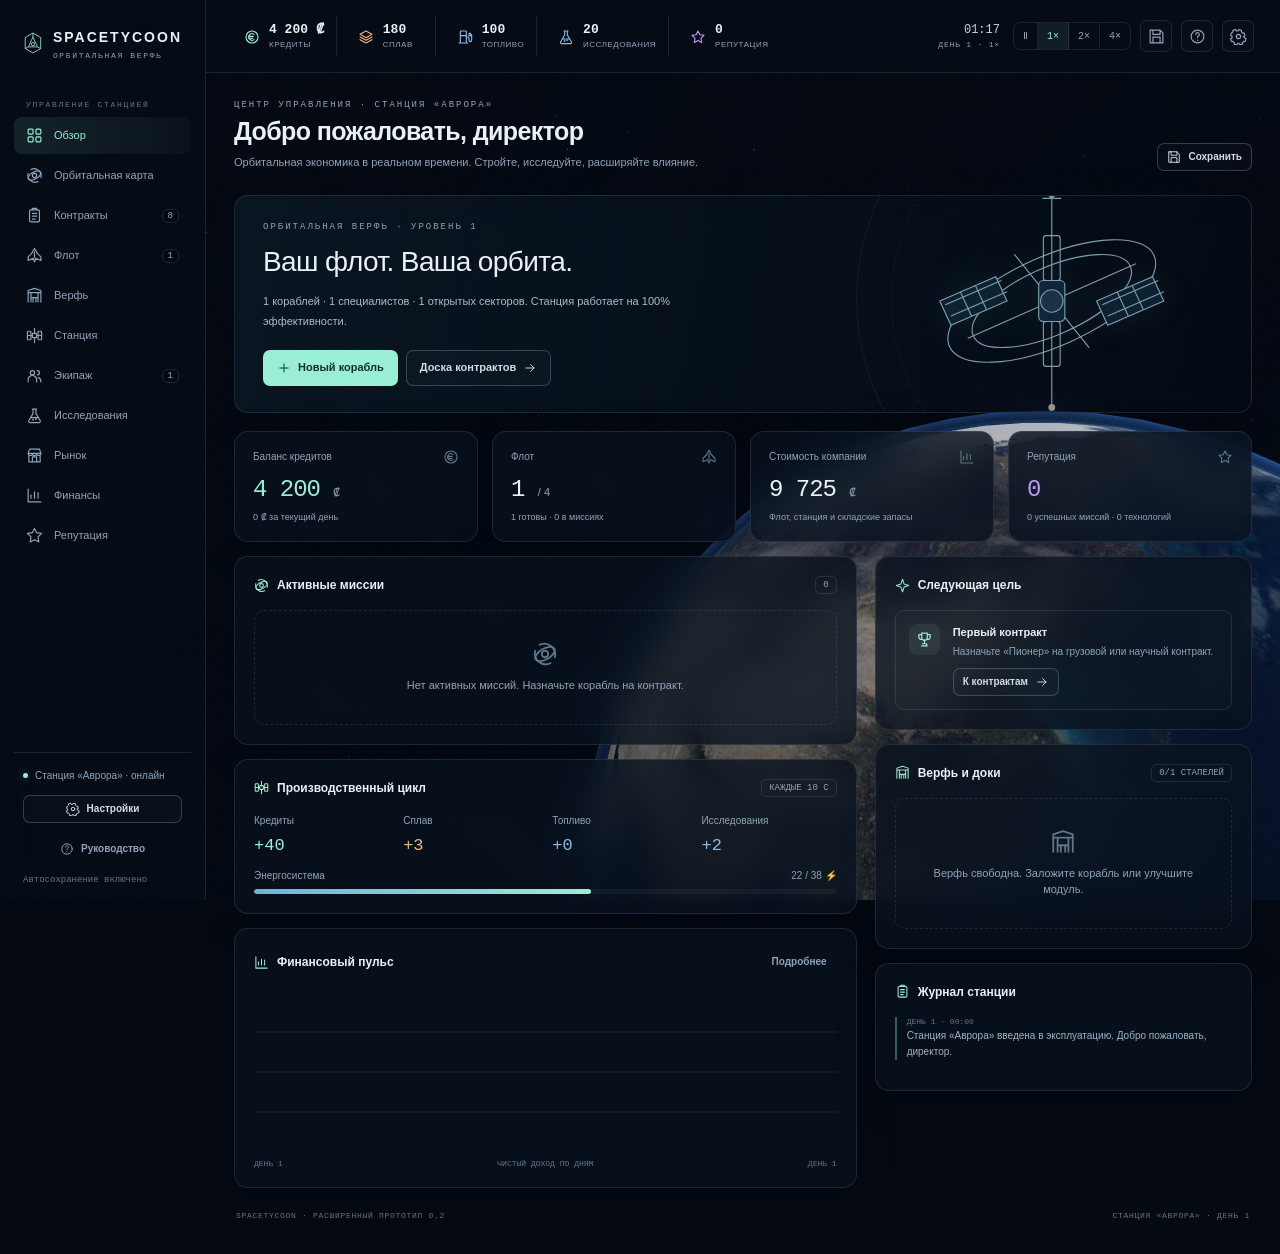
==== commit 613f57b8: "Expand SpaceTycoon into multi-view orbital tycoon prototype Co-authored-by: arena-agent <297053741+a" ====
--- a/index.html
+++ b/index.html
@@ -3,637 +3,62 @@
 <head>
   <meta charset="UTF-8">
   <meta name="viewport" content="width=device-width, initial-scale=1">
-  <meta name="theme-color" content="#080e18">
+  <meta name="theme-color" content="#040912">
+  <meta name="description" content="SpaceTycoon — орбитальная верфь: стройте корабли, выполняйте контракты, развивайте станцию и исследуйте космос.">
   <title>SpaceTycoon — Орбитальная верфь</title>
-  <style>
-    :root{color-scheme:dark;--bg:#070d16;--panel:rgba(15,23,42,.75);--panel-solid:#101a2b;--line:rgba(255,255,255,.09);--text:#e9eef5;--muted:#8593a8;--mint:#99eed5;--mint-dim:#99eed522;--amber:#efb575;--red:#ff7b88;--blue:#84b9e5;--violet:#bf8aff;--font:-apple-system,BlinkMacSystemFont,"Segoe UI",sans-serif;--mono:"SFMono-Regular",Consolas,"Liberation Mono",monospace}
-    *{box-sizing:border-box}html,body{margin:0;min-height:100%}body{background:var(--bg);color:var(--text);font-family:var(--font);font-size:13px;-webkit-font-smoothing:antialiased;overflow-x:hidden}button,input,select{font:inherit}button{cursor:pointer;color:inherit;border:0;background:none}button:focus-visible,input:focus-visible,select:focus-visible{outline:2px solid var(--mint);outline-offset:2px}button:disabled{opacity:.45;cursor:not-allowed}h1,h2,h3,p{margin:0}svg.icon{width:16px;height:16px;fill:none;stroke:currentColor;stroke-width:1.7;stroke-linecap:round;stroke-linejoin:round;vertical-align:middle;flex-shrink:0}[hidden]{display:none!important}::selection{background:#99eed544}
-    #stars{position:fixed;inset:0;z-index:-2;width:100%;height:100%}.bg-glow{position:fixed;inset:0;z-index:-1;pointer-events:none;background:radial-gradient(ellipse 70% 50% at 75% -10%,#16324f55,transparent),radial-gradient(ellipse 60% 45% at 10% 110%,#0e2a3a66,transparent)}
-    .glass{background:var(--panel);backdrop-filter:blur(12px);-webkit-backdrop-filter:blur(12px);border:1px solid var(--line);border-radius:14px;box-shadow:0 14px 44px #0003}
-    .topbar{position:sticky;top:0;z-index:20;display:flex;align-items:center;gap:18px;padding:12px 20px;background:#0a1321e6;backdrop-filter:blur(14px);border-bottom:1px solid var(--line);flex-wrap:wrap}.brand{display:flex;align-items:center;gap:11px;min-width:210px}.brand-mark{width:34px;height:34px;color:var(--mint)}.brand-name{font-size:15px;font-weight:650;letter-spacing:3px}.brand-sub{font-family:var(--mono);font-size:8px;letter-spacing:1.6px;color:var(--muted);margin-top:3px}.resources{display:flex;gap:10px;flex-wrap:wrap;flex:1}.resource{display:flex;align-items:center;gap:8px;padding:7px 12px;border:1px solid var(--line);border-radius:9px;background:#ffffff04;min-width:104px}.resource .icon{width:15px;height:15px}.resource .value{font-family:var(--mono);font-size:13px;font-weight:600}.resource .label{font-size:9px;color:var(--muted);letter-spacing:.5px}.res-credit .icon{color:var(--mint)}.res-alloy .icon{color:var(--amber)}.res-research .icon{color:var(--blue)}.res-rep .icon{color:var(--violet)}.top-controls{display:flex;align-items:center;gap:8px}.clock{font-family:var(--mono);font-size:11px;color:#a8bed0;padding:0 6px;white-space:nowrap}.speed-group{display:flex;border:1px solid var(--line);border-radius:8px;overflow:hidden}.speed-btn{padding:7px 9px;font-size:10px;color:var(--muted);border-right:1px solid var(--line)}.speed-btn:last-child{border-right:0}.speed-btn.active{background:var(--mint-dim);color:var(--mint)}.icon-btn{display:inline-flex;align-items:center;justify-content:center;width:32px;height:32px;border:1px solid var(--line);border-radius:8px;color:var(--muted);background:#ffffff03;transition:.15s}.icon-btn:hover{color:var(--text);border-color:#ffffff2a}.btn{display:inline-flex;align-items:center;justify-content:center;gap:7px;padding:9px 13px;border-radius:8px;font-size:11px;font-weight:600;border:1px solid var(--line);background:#ffffff05;color:#c6d4e4;transition:.15s;white-space:nowrap}.btn:hover:not(:disabled){border-color:#ffffff2e;background:#ffffff0a}.btn-primary{background:var(--mint);border-color:transparent;color:#102b28}.btn-primary:hover:not(:disabled){background:#b6ffe8}.btn-danger{color:var(--red);border-color:#ff7b8833}.btn-sm{padding:6px 9px;font-size:10px}.btn-block{width:100%}
-    .layout{display:grid;grid-template-columns:minmax(300px,360px) minmax(380px,1fr) minmax(280px,330px);gap:16px;padding:16px 20px 28px;max-width:1720px;margin:0 auto;align-items:start}.column{display:flex;flex-direction:column;gap:16px;min-width:0}.panel{padding:16px}.panel-head{display:flex;align-items:center;justify-content:space-between;gap:10px;margin-bottom:14px}.panel-title{display:flex;align-items:center;gap:9px;font-size:13px;font-weight:600;letter-spacing:.3px}.panel-title .icon{color:var(--mint)}.badge{font-family:var(--mono);font-size:9px;color:var(--muted);border:1px solid var(--line);padding:3px 7px;border-radius:20px}.hint{font-size:10px;color:var(--muted);line-height:1.6}
-    .contract-list,.mission-list,.ship-list,.upgrade-list,.log-list{display:flex;flex-direction:column;gap:10px}.contract{border:1px solid var(--line);border-radius:11px;padding:13px;background:#ffffff03;transition:.15s}.contract:hover{border-color:#ffffff22}.contract-top{display:flex;align-items:flex-start;justify-content:space-between;gap:8px;margin-bottom:8px}.contract-title{font-size:12px;font-weight:600;line-height:1.4}.contract-type{font-size:9px;color:var(--muted);margin-top:3px;letter-spacing:.4px}.tier{font-family:var(--mono);font-size:9px;color:var(--amber);border:1px solid #efb57533;background:#efb5750d;padding:3px 6px;border-radius:6px;white-space:nowrap}.req-row{display:flex;gap:6px;flex-wrap:wrap;margin:8px 0}.chip{font-size:9px;color:#aab7c8;border:1px solid var(--line);border-radius:6px;padding:3px 6px;background:#0a132266}.chip.good{color:var(--mint);border-color:#99eed533}.chip.bad{color:var(--red);border-color:#ff7b8833}.reward-row{display:flex;gap:9px;flex-wrap:wrap;font-family:var(--mono);font-size:10px;color:#c4d3e2;margin:8px 0}.reward-row span{display:inline-flex;align-items:center;gap:4px}.reward-row .icon{width:12px;height:12px}.contract-meta{display:flex;justify-content:space-between;font-size:9px;color:var(--muted);margin-bottom:10px}.chance{font-family:var(--mono)}.chance.high{color:var(--mint)}.chance.mid{color:var(--amber)}.chance.low{color:var(--red)}.contract-actions{display:flex;gap:8px;align-items:center}.contract-actions .btn{flex:1}
-    .selected-ship{border:1px solid #99eed533;background:linear-gradient(135deg,#99eed50d,#ffffff03);border-radius:12px;padding:14px;margin-bottom:12px}.selected-head{display:flex;justify-content:space-between;gap:10px;align-items:flex-start;margin-bottom:10px}.ship-name{font-size:15px;font-weight:650;letter-spacing:.5px}.ship-class{font-size:10px;color:var(--muted);margin-top:3px}.status{font-size:9px;padding:4px 8px;border-radius:20px;border:1px solid var(--line);white-space:nowrap}.status.idle{color:var(--mint);border-color:#99eed533;background:#99eed50d}.status.mission{color:var(--blue);border-color:#84b9e533;background:#84b9e50d}.status.repair{color:var(--red);border-color:#ff7b8833;background:#ff7b880d}.stat-grid{display:grid;grid-template-columns:repeat(5,1fr);gap:8px;margin:10px 0}.stat{font-size:9px;color:var(--muted)}.stat b{display:block;font-family:var(--mono);font-size:12px;color:var(--text);margin-bottom:4px}.bar{height:4px;border-radius:4px;background:#ffffff10;overflow:hidden}.bar>i{display:block;height:100%;background:var(--mint);border-radius:4px}.bar.condition>i{background:linear-gradient(90deg,var(--amber),var(--mint))}.bar.low>i{background:var(--red)}.ship-actions{display:flex;gap:8px;margin-top:10px;flex-wrap:wrap}.ship-card{display:flex;align-items:center;gap:11px;border:1px solid var(--line);border-radius:10px;padding:11px;background:#ffffff03;cursor:pointer;transition:.15s}.ship-card:hover{border-color:#ffffff26}.ship-card.selected{border-color:#99eed566;background:#99eed50a}.ship-icon{width:38px;height:38px;border-radius:9px;display:grid;place-items:center;background:#0a1322;border:1px solid var(--line);color:var(--mint);font-size:17px;flex-shrink:0}.ship-card-info{flex:1;min-width:0}.ship-card-name{font-size:12px;font-weight:600;white-space:nowrap;overflow:hidden;text-overflow:ellipsis}.ship-card-sub{font-size:9px;color:var(--muted);margin-top:3px}.ship-card-right{text-align:right;font-family:var(--mono);font-size:10px;color:var(--muted)}.quick-build{display:grid;grid-template-columns:repeat(2,1fr);gap:8px;margin-top:12px}.quick-btn{display:flex;flex-direction:column;align-items:flex-start;gap:4px;border:1px solid var(--line);border-radius:9px;padding:10px;background:#ffffff03;text-align:left;transition:.15s}.quick-btn:hover:not(:disabled){border-color:#99eed544;background:#99eed508}.quick-btn b{font-size:11px}.quick-btn span{font-family:var(--mono);font-size:9px;color:var(--muted)}
-    .mission{border:1px solid var(--line);border-radius:10px;padding:12px;background:#ffffff03}.mission-top{display:flex;justify-content:space-between;gap:8px;font-size:11px;margin-bottom:7px}.mission-title{font-weight:600}.mission-time{font-family:var(--mono);color:var(--muted);font-size:10px}.mission-sub{font-size:9px;color:var(--muted);margin-bottom:8px}.progress{height:6px;border-radius:6px;background:#ffffff10;overflow:hidden}.progress>i{display:block;height:100%;background:linear-gradient(90deg,var(--blue),var(--mint));border-radius:6px;transition:width .2s linear}
-    .upgrade{border:1px solid var(--line);border-radius:10px;padding:12px;background:#ffffff03}.upgrade-top{display:flex;justify-content:space-between;gap:8px;align-items:center;margin-bottom:6px}.upgrade-name{font-size:12px;font-weight:600}.level{font-family:var(--mono);font-size:9px;color:var(--mint)}.upgrade-desc{font-size:10px;color:var(--muted);line-height:1.5;margin-bottom:9px}.upgrade-cost{display:flex;gap:8px;flex-wrap:wrap;font-family:var(--mono);font-size:9px;color:#aab7c8;margin-bottom:9px}.upgrade .btn{width:100%}.log-list{max-height:260px;overflow-y:auto;scrollbar-width:thin;scrollbar-color:#ffffff20 transparent}.log-entry{font-size:10px;line-height:1.5;color:#9db0c6;border-left:2px solid #ffffff14;padding-left:9px}.log-entry.good{border-color:var(--mint)}.log-entry.bad{border-color:var(--red)}.log-entry.info{border-color:var(--blue)}.log-time{font-family:var(--mono);font-size:8px;color:#5f748b;margin-right:6px}
-    .empty{border:1px dashed var(--line);border-radius:10px;padding:18px;text-align:center;color:var(--muted);font-size:11px;line-height:1.6}.toolbar-row{display:flex;gap:8px;flex-wrap:wrap;margin-top:12px}.save-note{font-size:9px;color:var(--muted);font-family:var(--mono)}
-    .modal{position:fixed;inset:0;z-index:60;background:#040810f2;display:flex;flex-direction:column}.modal-bar{display:flex;align-items:center;justify-content:space-between;gap:12px;padding:12px 18px;border-bottom:1px solid var(--line);background:#0a1321}.modal-title{font-size:13px;font-weight:600;letter-spacing:.5px}.modal-bar .hint{font-size:10px}.modal iframe{flex:1;width:100%;border:0;background:#040912}.overlay{position:fixed;inset:0;z-index:70;background:#040810d9;backdrop-filter:blur(6px);display:grid;place-items:center;padding:20px}.dialog{max-width:520px;width:100%;padding:24px}.dialog h2{font-size:18px;letter-spacing:1px;margin-bottom:12px}.dialog p,.dialog li{font-size:12px;color:#aab7c8;line-height:1.7}.dialog ol{padding-left:18px;margin:12px 0}.dialog .btn{margin-top:14px}.toast-stack{position:fixed;top:74px;left:50%;transform:translateX(-50%);z-index:90;display:flex;flex-direction:column;gap:8px;align-items:center;pointer-events:none;width:min(480px,92vw)}.toast{display:flex;gap:9px;align-items:center;padding:11px 15px;border-radius:9px;background:#101e2bf2;border:1px solid #99eed52b;box-shadow:0 8px 30px #0005;font-size:11px;animation:slide-up .22s ease;max-width:100%}.toast.error{border-color:#ff7b8844}.toast .icon{color:var(--mint)}.toast.error .icon{color:var(--red)}.toast.leaving{opacity:0;transform:translateY(-6px);transition:.25s}@keyframes slide-up{from{opacity:0;transform:translateY(8px)}to{opacity:1;transform:translateY(0)}}
-    @media(max-width:1280px){.layout{grid-template-columns:minmax(280px,340px) 1fr}.col-right{grid-column:1/-1;flex-direction:row}.col-right>.panel{flex:1}}@media(max-width:900px){.layout{grid-template-columns:1fr;padding:12px}.col-right{flex-direction:column}.topbar{padding:10px 12px;gap:10px}.brand{min-width:0}.brand-sub{display:none}.resources{order:3;width:100%;flex-wrap:nowrap;overflow-x:auto}.resource{min-width:92px;padding:6px 9px}.stat-grid{grid-template-columns:repeat(5,1fr)}}@media(max-width:520px){.quick-build{grid-template-columns:1fr}.top-controls{margin-left:auto}.clock{display:none}.brand-name{font-size:13px;letter-spacing:2px}}
-    @media(prefers-reduced-motion:reduce){*,*:before,*:after{animation-duration:.01ms!important;transition-duration:.01ms!important}}
-  </style>
+  <link rel="stylesheet" href="assets/style.css">
 </head>
 <body>
-  <svg width="0" height="0" style="position:absolute" aria-hidden="true"><defs>
-    <symbol id="i-credit" viewBox="0 0 24 24"><circle cx="12" cy="12" r="9"/><path d="M12 6v12M9 9.5c0-1 1.3-1.8 3-1.8s3 .8 3 1.8-1.3 1.8-3 2.5-3 1.5-3 2.5 1.3 1.8 3 1.8 3-.8 3-1.8"/></symbol>
-    <symbol id="i-alloy" viewBox="0 0 24 24"><path d="m12 2 8 5v10l-8 5-8-5V7Z"/><path d="m12 22V12m0 0 8-5m-8 5-8-5"/></symbol>
-    <symbol id="i-research" viewBox="0 0 24 24"><path d="M9 3h6M10 3v6l-5 9a2 2 0 0 0 2 3h10a2 2 0 0 0 2-3l-5-9V3"/><path d="M8 15h8"/></symbol>
-    <symbol id="i-rep" viewBox="0 0 24 24"><path d="m12 3 2.7 5.5 6 .9-4.3 4.2 1 6-5.4-2.8-5.4 2.8 1-6L3.3 9.4l6-.9Z"/></symbol>
-    <symbol id="i-ship" viewBox="0 0 24 24"><path d="m12 2 3 9 6 6v3l-7-3-2 5-2-5-7 3v-3l6-6Z"/><path d="M12 7v8"/></symbol>
-    <symbol id="i-contract" viewBox="0 0 24 24"><path d="M7 3h10l4 4v14H7Z"/><path d="M17 3v4h4M10 12h7M10 16h7"/></symbol>
-    <symbol id="i-station" viewBox="0 0 24 24"><circle cx="12" cy="12" r="3"/><path d="M12 2v4m0 12v4M2 12h4m12 0h4M5 5l3 3m8 8 3 3M5 19l3-3m8-8 3-3"/></symbol>
-    <symbol id="i-log" viewBox="0 0 24 24"><path d="M4 5h16M4 10h16M4 15h10M4 20h7"/></symbol>
-    <symbol id="i-clock" viewBox="0 0 24 24"><circle cx="12" cy="12" r="9"/><path d="M12 7v5l3 2"/></symbol>
-    <symbol id="i-risk" viewBox="0 0 24 24"><path d="M12 3 2 20h20Z"/><path d="M12 9v5m0 3h.01"/></symbol>
-    <symbol id="i-check" viewBox="0 0 24 24"><path d="m5 12 4 4L19 6"/></symbol>
-    <symbol id="i-info" viewBox="0 0 24 24"><circle cx="12" cy="12" r="9"/><path d="M12 11v6m0-10h.01"/></symbol>
-    <symbol id="i-close" viewBox="0 0 24 24"><path d="m6 6 12 12M6 18 18 6"/></symbol>
-    <symbol id="i-save" viewBox="0 0 24 24"><path d="M5 3h12l4 4v14H5Z"/><path d="M8 3v5h8V3M8 21v-7h8v7"/></symbol>
-    <symbol id="i-help" viewBox="0 0 24 24"><circle cx="12" cy="12" r="9"/><path d="M9.5 9a2.5 2.5 0 1 1 3.8 2.1c-.8.5-1.3 1-1.3 1.9m0 3h.01"/></symbol>
-    <symbol id="i-reset" viewBox="0 0 24 24"><path d="M3 12a9 9 0 1 0 3-6.7M3 4v5h5"/></symbol>
-    <symbol id="i-export" viewBox="0 0 24 24"><path d="M12 3v12m-4-4 4 4 4-4M4 17v4h16v-4"/></symbol>
-    <symbol id="i-import" viewBox="0 0 24 24"><path d="M12 15V3m-4 4 4-4 4 4M4 17v4h16v-4"/></symbol>
-    <symbol id="i-wrench" viewBox="0 0 24 24"><path d="M14.7 6.3a4 4 0 0 0-5.4 5.4L3 18l3 3 6.3-6.3a4 4 0 0 0 5.4-5.4l-2.4 2.4-2.7-2.7Z"/></symbol>
-    <symbol id="i-plus" viewBox="0 0 24 24"><path d="M12 5v14M5 12h14"/></symbol>
-  </defs></svg>
-  <canvas id="stars" aria-hidden="true"></canvas><div class="bg-glow" aria-hidden="true"></div>
-
-  <header class="topbar">
-    <div class="brand">
-      <svg class="brand-mark" viewBox="0 0 44 44" fill="none"><circle cx="22" cy="22" r="8" stroke="currentColor" stroke-width="1.2"/><ellipse cx="22" cy="22" rx="21" ry="9" transform="rotate(-38 22 22)" stroke="currentColor" stroke-width="1.2"/><circle cx="36" cy="10" r="2.4" fill="currentColor"/></svg>
-      <div><div class="brand-name">SPACETYCOON</div><div class="brand-sub">ОРБИТАЛЬНАЯ ВЕРФЬ · WP 0.1</div></div>
-    </div>
-    <div class="resources" aria-label="Ресурсы">
-      <div class="resource res-credit"><svg class="icon"><use href="#i-credit"/></svg><div><div class="value" id="resCredits">0</div><div class="label">КРЕДИТЫ</div></div></div>
-      <div class="resource res-alloy"><svg class="icon"><use href="#i-alloy"/></svg><div><div class="value" id="resAlloy">0</div><div class="label">СПЛАВ</div></div></div>
-      <div class="resource res-research"><svg class="icon"><use href="#i-research"/></svg><div><div class="value" id="resResearch">0</div><div class="label">ИССЛЕД.</div></div></div>
-      <div class="resource res-rep"><svg class="icon"><use href="#i-rep"/></svg><div><div class="value" id="resRep">0</div><div class="label">РЕПУТАЦИЯ</div></div></div>
-    </div>
-    <div class="top-controls">
-      <span class="clock" id="clock">00:00</span>
-      <div class="speed-group" role="group" aria-label="Скорость симуляции">
-        <button class="speed-btn" data-action="speed" data-speed="0" title="Пауза">⏸</button>
-        <button class="speed-btn active" data-action="speed" data-speed="1">1×</button>
-        <button class="speed-btn" data-action="speed" data-speed="2">2×</button>
-        <button class="speed-btn" data-action="speed" data-speed="4">4×</button>
+  <div id="orbitalBackground" aria-hidden="true"></div>
+  <div class="space-vignette" aria-hidden="true"></div>
+  <div class="noise" aria-hidden="true"></div>
+  <div id="sprite" aria-hidden="true"></div>
+  <div class="nav-scrim" id="navScrim"></div>
+  <div class="app">
+    <aside class="sidebar" id="sidebar" aria-label="Главная навигация">
+      <div class="brand">
+        <svg class="brand-mark" viewBox="0 0 36 40" fill="none" stroke="currentColor" stroke-width="1.5" aria-hidden="true"><path d="M18 2 32 10v20L18 38 4 30V10L18 2Z"/><path d="M18 9 26 27H10L18 9Z"/><circle cx="18" cy="22" r="3"/><path d="M18 2v7M4 30l6-3M32 30l-6-3"/></svg>
+        <div><div class="brand-name">SPACETYCOON</div><div class="brand-sub">ОРБИТАЛЬНАЯ ВЕРФЬ</div></div>
       </div>
-      <button class="icon-btn" data-action="save" title="Сохранить"><svg class="icon"><use href="#i-save"/></svg></button>
-      <button class="icon-btn" data-action="help" title="Справка"><svg class="icon"><use href="#i-help"/></svg></button>
-      <button class="btn btn-primary" data-action="open-builder"><svg class="icon"><use href="#i-plus"/></svg>Конструктор</button>
-    </div>
-  </header>
-
-  <main class="layout">
-    <section class="column col-left">
-      <div class="panel glass">
-        <div class="panel-head"><h2 class="panel-title"><svg class="icon"><use href="#i-contract"/></svg>Контракты</h2><span class="badge" id="contractTier">УРОВЕНЬ 1</span></div>
-        <p class="hint" style="margin-bottom:12px">Выберите корабль в ангаре, затем назначьте его на контракт. Шанс успеха зависит от характеристик корабля.</p>
-        <div class="contract-list" id="contractList"></div>
-        <div class="toolbar-row"><button class="btn btn-sm" data-action="refresh-contracts"><svg class="icon"><use href="#i-reset"/></svg>Обновить · 100 ₡</button><span class="save-note" id="refreshTimer"></span></div>
+      <div class="nav-label">УПРАВЛЕНИЕ СТАНЦИЕЙ</div>
+      <nav class="nav" id="nav"></nav>
+      <div class="sidebar-bottom">
+        <div class="station-status"><span class="status-dot"></span>Станция «Аврора» · онлайн</div>
+        <button class="btn btn-sm btn-block" data-action="settings"><svg class="icon"><use href="#i-settings"/></svg>Настройки</button>
+        <button class="btn btn-sm btn-block btn-ghost" data-action="help"><svg class="icon"><use href="#i-help"/></svg>Руководство</button>
+        <div class="save-info" id="saveNote">Автосохранение включено</div>
       </div>
-    </section>
-
-    <section class="column col-center">
-      <div class="panel glass">
-        <div class="panel-head"><h2 class="panel-title"><svg class="icon"><use href="#i-ship"/></svg>Ангар</h2><span class="badge" id="fleetCapacity">0 / 0</span></div>
-        <div id="selectedShip"></div>
-        <div class="ship-list" id="shipList"></div>
-        <div class="panel-head" style="margin:16px 0 8px"><h3 class="panel-title" style="font-size:12px">Быстрая постройка</h3></div>
-        <div class="quick-build" id="quickBuild"></div>
-        <div class="toolbar-row"><button class="btn btn-primary btn-block" data-action="open-builder"><svg class="icon"><use href="#i-ship"/></svg>Открыть 3D-конструктор</button></div>
-      </div>
-      <div class="panel glass">
-        <div class="panel-head"><h2 class="panel-title"><svg class="icon"><use href="#i-clock"/></svg>Активные миссии</h2><span class="badge" id="missionCount">0</span></div>
-        <div class="mission-list" id="missionList"></div>
-      </div>
-    </section>
-
-    <section class="column col-right">
-      <div class="panel glass">
-        <div class="panel-head"><h2 class="panel-title"><svg class="icon"><use href="#i-station"/></svg>Станция</h2><span class="badge" id="stationLevel">ВЕРФЬ 1</span></div>
-        <div class="upgrade-list" id="upgradeList"></div>
-      </div>
-      <div class="panel glass">
-        <div class="panel-head"><h2 class="panel-title"><svg class="icon"><use href="#i-log"/></svg>Журнал</h2></div>
-        <div class="log-list" id="logList"></div>
-        <div class="toolbar-row">
-          <button class="btn btn-sm" data-action="export-save"><svg class="icon"><use href="#i-export"/></svg>Экспорт</button>
-          <button class="btn btn-sm" data-action="import-save"><svg class="icon"><use href="#i-import"/></svg>Импорт</button>
-          <button class="btn btn-sm btn-danger" data-action="reset"><svg class="icon"><use href="#i-reset"/></svg>Сброс</button>
-          <input type="file" id="importFile" accept="application/json,.json" hidden>
+    </aside>
+    <div class="workspace">
+      <header class="topbar">
+        <button class="icon-btn mobile-menu" id="menuButton" aria-label="Открыть меню" aria-expanded="false"><svg class="icon"><use href="#i-menu"/></svg></button>
+        <div class="resources" id="resources" aria-label="Ресурсы"></div>
+        <div class="top-controls">
+          <div class="clock-box"><div class="clock" id="clock">00:00</div><div class="clock-day" id="clockDay">ДЕНЬ 1 · 1×</div></div>
+          <div class="speed-group" role="group" aria-label="Скорость симуляции">
+            <button class="speed-btn" data-speed="0" aria-label="Пауза" title="Пауза (пробел)">Ⅱ</button>
+            <button class="speed-btn active" data-speed="1" aria-label="Скорость 1×">1×</button>
+            <button class="speed-btn" data-speed="2" aria-label="Скорость 2×">2×</button>
+            <button class="speed-btn" data-speed="4" aria-label="Скорость 4×">4×</button>
+          </div>
+          <button class="icon-btn save-top" data-action="save" aria-label="Сохранить" title="Сохранить"><svg class="icon"><use href="#i-save"/></svg></button>
+          <button class="icon-btn" data-action="help" aria-label="Руководство" title="Руководство (H)"><svg class="icon"><use href="#i-help"/></svg></button>
+          <button class="icon-btn" data-action="settings" aria-label="Настройки" title="Настройки"><svg class="icon"><use href="#i-settings"/></svg></button>
         </div>
-        <p class="save-note" id="saveNote" style="margin-top:10px"></p>
-      </div>
-    </section>
-  </main>
-
-  <div class="modal" id="builderModal" hidden>
-    <div class="modal-bar"><div><div class="modal-title">Конструктор кораблей</div><div class="hint">Настройте корабль и нажмите «Сохранить в ангар». Стоимость будет рассчитана автоматически.</div></div><button class="btn" data-action="close-builder"><svg class="icon"><use href="#i-close"/></svg>Закрыть</button></div>
-    <iframe id="builderFrame" title="3D-конструктор кораблей" src="about:blank"></iframe>
-  </div>
-
-  <div class="overlay" id="helpOverlay" hidden>
-    <div class="dialog glass">
-      <h2>Добро пожаловать на верфь</h2>
-      <p>SpaceTycoon — рабочий прототип орбитального тайкуна. Ваша цель: выполнять контракты, строить корабли и развивать станцию.</p>
-      <ol>
-        <li>Выберите корабль в ангаре.</li>
-        <li>Назначьте его на подходящий контракт слева.</li>
-        <li>Дождитесь завершения миссии и получите награду.</li>
-        <li>Стройте новые корабли через быстрые пресеты или 3D-конструктор.</li>
-        <li>Улучшайте станцию, чтобы открывать более сложные контракты.</li>
-      </ol>
-      <p>Прогресс сохраняется автоматически в браузере. Игру можно поставить на паузу или ускорить.</p>
-      <button class="btn btn-primary btn-block" data-action="close-help">Начать работу</button>
+      </header>
+      <main class="main" id="main" tabindex="-1"></main>
     </div>
   </div>
-
-  <div class="toast-stack" id="toastStack" role="status" aria-live="polite"></div>
-
-  <script>
-  'use strict';
-  (() => {
-    const SAVE_KEY = 'spacetycoon-wp-v1';
-    const $ = id => document.getElementById(id);
-    const clamp = (v, min, max) => Math.max(min, Math.min(max, v));
-    const fmt = n => Math.round(n).toLocaleString('ru-RU');
-    const uid = prefix => prefix + '_' + Date.now().toString(36) + Math.random().toString(36).slice(2, 7);
-    const escapeHtml = value => String(value).replace(/[&<>"']/g, ch => ({'&':'&amp;','<':'&lt;','>':'&gt;','"':'&quot;',"'":'&#39;'}[ch]));
-    const icon = name => `<svg class="icon"><use href="#i-${name}"/></svg>`;
-
-    const PRESETS = {
-      science: { label:'Исследователь', glyph:'⌬', base:{cargo:25,science:58,combat:14,speed:38,durability:50}, cost:{credits:2400,alloy:70} },
-      cargo: { label:'Грузовоз', glyph:'⬡', base:{cargo:72,science:10,combat:10,speed:22,durability:66}, cost:{credits:2200,alloy:90} },
-      interceptor: { label:'Перехватчик', glyph:'➤', base:{cargo:12,science:16,combat:48,speed:76,durability:42}, cost:{credits:1900,alloy:55} },
-      military: { label:'Дредноут', glyph:'✦', base:{cargo:22,science:12,combat:86,speed:26,durability:82}, cost:{credits:4300,alloy:150} },
-      alien: { label:'Био-корабль', glyph:'◈', base:{cargo:16,science:72,combat:26,speed:54,durability:38}, cost:{credits:4800,alloy:120} },
-      raider: { label:'Рейдер', glyph:'✧', base:{cargo:16,science:14,combat:62,speed:66,durability:46}, cost:{credits:3100,alloy:95} }
-    };
-    const STAT_LABELS = { cargo:'Груз', science:'Наука', combat:'Бой', speed:'Скорость', durability:'Прочность' };
-    const CONTRACT_TYPES = {
-      cargo: { label:'Грузоперевозка', stat:'cargo', icon:'alloy', titles:['Доставка топлива на орбитальный узел','Перевозка строительных модулей','Снабжение дальней станции','Грузовой рейс к Луне','Контейнерный экспресс'] },
-      science: { label:'Научная миссия', stat:'science', icon:'research', titles:['Спектральный анализ атмосферы','Запуск исследовательских зондов','Картографирование магнитосферы','Мониторинг солнечной активности','Экспериментальная лаборатория'] },
-      combat: { label:'Патруль / escort', stat:'combat', icon:'rep', titles:['Сопровождение конвоя','Патруль торгового коридора','Перехват контрабандистов','Защита орбитального дока','Силовое сопровождение'] },
-      survey: { label:'Разведка', stat:'science', icon:'research', titles:['Разведка пояса астероидов','Поиск потерянного спутника','Дальняя телеметрия','Разведка нового маршрута','Сканирование обломков'] },
-      rescue: { label:'Спасательные работы', stat:'durability', icon:'wrench', titles:['Эвакуация экипажа','Буксировка аварийного судна','Спасение грузового контейнера','Ремонтная миссия','Подъём обломков'] }
-    };
-    const UPGRADES = {
-      yard: { name:'Верфь', desc:'Увеличивает вместимость ангара и открывает контракты более высокого уровня.', max:5, cost:l=>({credits:Math.round(1300*Math.pow(l,1.55)),alloy:Math.round(55*l),research:Math.round(18*(l-1))}) },
-      drydock: { name:'Сухой док', desc:'Снижает стоимость ремонта и постройки кораблей.', max:5, cost:l=>({credits:Math.round(650*Math.pow(l+1,1.45)),alloy:Math.round(24*(l+1)),research:0}) },
-      control: { name:'Центр управления', desc:'Повышает шанс успешного выполнения миссий.', max:5, cost:l=>({credits:Math.round(750*Math.pow(l+1,1.5)),alloy:0,research:Math.round(14*(l+1))}) },
-      refinery: { name:'Переработчик', desc:'Производит сплав каждые 10 секунд.', max:5, cost:l=>({credits:Math.round(600*Math.pow(l+1,1.45)),alloy:Math.round(18*(l+1)),research:0}) },
-      lab: { name:'Лаборатория', desc:'Производит исследования каждые 15 секунд.', max:5, cost:l=>({credits:Math.round(700*Math.pow(l+1,1.5)),alloy:0,research:Math.round(10*(l+1))}) },
-      trade: { name:'Торговый модуль', desc:'Приносит кредиты каждые 10 секунд.', max:5, cost:l=>({credits:Math.round(800*Math.pow(l+1,1.5)),alloy:Math.round(12*(l+1)),research:0}) }
-    };
-
-    function defaultState() {
-      const starter = makeShip('science', { name:'Пионер', preset:'science', quick:true, params:{length:24,width:6,height:4,span:24,sweep:20,segments:5,nozzles:2,turrets:0,greebles:30,scanners:true,antennas:true,metalness:.5,glow:1} });
-      starter.value = 0;
-      const state = { version:1, credits:3000, alloy:150, research:0, reputation:0, time:0, speed:1, upgrades:{yard:1,drydock:0,control:0,refinery:0,lab:0,trade:0}, ships:[starter], selectedShipId:starter.id, contracts:[], missions:[], log:[], contractRefresh:0, passive:{credit:0,alloy:0,research:0}, lastSaved:Date.now(), onboarded:false };
-      state.contracts = Array.from({length:6}, () => generateContract(1));
-      addLogTo(state, 'Станция введена в эксплуатацию. Добро пожаловать на верфь.', 'info');
-      return state;
-    }
-
-    function deriveStats(design) {
-      const preset = PRESETS[design.preset] || PRESETS.science;
-      const p = design.params || {};
-      const stats = { ...preset.base };
-      const length = Number(p.length) || 26, width = Number(p.width) || 6, height = Number(p.height) || 4;
-      const volume = length * width * height;
-      stats.cargo += volume * 0.018 + (Number(p.span) || 20) * 0.25;
-      stats.combat += (Number(p.turrets) || 0) * 5 + (Number(p.nozzles) || 2) * 1.5;
-      stats.science += (p.scanners ? 14 : 0) + (p.antennas ? 7 : 0) + (Number(p.greebles) || 0) * 0.07;
-      stats.speed += (Number(p.nozzles) || 2) * 4 + (Number(p.glow) || 1) * 3 - length * 0.18 - width * 0.25;
-      stats.durability += (Number(p.segments) || 5) * 2.5 + (Number(p.metalness) || .5) * 14 + width * height * 0.12;
-      for (const key of Object.keys(stats)) stats[key] = clamp(Math.round(stats[key]), 5, 120);
-      return stats;
-    }
-
-    function customCost(design) {
-      const stats = deriveStats(design);
-      const p = design.params || {};
-      const volume = (Number(p.length)||26) * (Number(p.width)||6) * (Number(p.height)||4);
-      const total = Object.values(stats).reduce((a,b)=>a+b,0);
-      const triangles = design.statistics && design.statistics.triangles || 15000;
-      return { credits: Math.round(900 + total*11 + volume*0.05 + (Number(p.turrets)||0)*55 + triangles*0.012), alloy: Math.round(24 + volume*0.028 + (Number(p.turrets)||0)*2) };
-    }
-
-    function makeShip(presetKey, design) {
-      const preset = PRESETS[presetKey] || PRESETS.science;
-      const stats = deriveStats(design);
-      const cost = design.quick ? preset.cost : customCost(design);
-      return { id:uid('ship'), name:design.name || preset.label + '-' + Math.floor(Math.random()*90+10), preset:presetKey, design, stats, condition:100, status:'idle', missions:0, earned:0, value:cost.credits };
-    }
-
-    function generateContract(tier) {
-      const keys = Object.keys(CONTRACT_TYPES);
-      const type = keys[Math.floor(Math.random()*keys.length)];
-      const def = CONTRACT_TYPES[type];
-      const req = Math.round(16 + tier*17 + Math.random()*12);
-      const speedReq = Math.round(8 + tier*7 + Math.random()*10);
-      const duration = Math.round(30 + tier*18 + Math.random()*35);
-      const risk = +(0.04 + tier*0.035 + Math.random()*0.04).toFixed(2);
-      const credits = Math.round(260*tier + req*4 + Math.random()*160);
-      const alloy = type==='cargo'||type==='rescue' ? Math.round(8*tier + Math.random()*10) : Math.round(3*tier + Math.random()*5);
-      const research = type==='science'||type==='survey' ? Math.round(6*tier + Math.random()*8) : Math.round(Math.random()*3);
-      const reputation = Math.round(1 + tier*1.5);
-      const title = def.titles[Math.floor(Math.random()*def.titles.length)];
-      return { id:uid('contract'), type, title, tier, stat:def.stat, req, speedReq, duration, risk, reward:{credits,alloy,research,reputation} };
-    }
-
-    let state = loadState() || defaultState();
-    let dirty = true;
-
-    function capacity() { return 2 + state.upgrades.yard * 2; }
-    function maxTier() { return state.upgrades.yard; }
-    function selectedShip() { return state.ships.find(s => s.id === state.selectedShipId) || null; }
-    function buildDiscount() { return 1 - state.upgrades.drydock * 0.04; }
-    function repairCost(ship) {
-      const missing = 100 - ship.condition;
-      return { credits: Math.round(missing * Math.max(12, ship.value*0.004) * (1 - state.upgrades.drydock*0.08)), alloy: Math.round(missing*0.14) };
-    }
-    function successChance(contract, ship) {
-      if (!ship) return 0;
-      const primary = ship.stats[contract.stat] || 0;
-      const chance = 0.55 + (primary - contract.req)*0.009 + (ship.stats.speed - contract.speedReq)*0.004 + state.upgrades.control*0.04 - contract.risk + (ship.condition-100)*0.002;
-      return clamp(chance, 0.15, 0.95);
-    }
-    function canAfford(cost) { return state.credits >= (cost.credits||0) && state.alloy >= (cost.alloy||0) && state.research >= (cost.research||0); }
-    function pay(cost) { state.credits -= cost.credits||0; state.alloy -= cost.alloy||0; state.research -= cost.research||0; }
-
-    function addLogTo(target, text, kind='info') {
-      target.log.unshift({ time:target.time, text, kind });
-      target.log = target.log.slice(0, 60);
-    }
-    function addLog(text, kind) { addLogTo(state, text, kind); dirty = true; }
-    function toast(message, error=false) {
-      const item = document.createElement('div');
-      item.className = 'toast' + (error ? ' error' : '');
-      item.innerHTML = icon(error ? 'info' : 'check') + '<span>' + escapeHtml(message) + '</span>';
-      $('toastStack').appendChild(item);
-      while ($('toastStack').children.length > 4) $('toastStack').firstChild.remove();
-      setTimeout(() => { item.classList.add('leaving'); setTimeout(() => item.remove(), 260); }, 3400);
-    }
-
-    function buildShip(design, quick=false) {
-      if (state.ships.length >= capacity()) { toast('Ангар заполнен. Улучшите верфь или продайте корабль.', true); return false; }
-      const presetKey = PRESETS[design.preset] ? design.preset : 'science';
-      const baseCost = quick ? PRESETS[presetKey].cost : customCost(design);
-      const cost = { credits: Math.round(baseCost.credits * buildDiscount()), alloy: Math.round(baseCost.alloy * buildDiscount()) };
-      if (!canAfford(cost)) { toast('Недостаточно ресурсов: нужно ' + fmt(cost.credits) + ' ₡ и ' + fmt(cost.alloy) + ' сплава.', true); return false; }
-      pay(cost);
-      const ship = makeShip(presetKey, { ...design, preset:presetKey, quick });
-      ship.value = cost.credits;
-      state.ships.push(ship);
-      state.selectedShipId = ship.id;
-      addLog('Построен корабль «' + ship.name + '» (' + PRESETS[presetKey].label + ').', 'good');
-      toast('Корабль «' + ship.name + '» добавлен в ангар.');
-      dirty = true; save(true);
-      return true;
-    }
-
-    function acceptContract(contractId) {
-      const ship = selectedShip();
-      const contract = state.contracts.find(c => c.id === contractId);
-      if (!contract) return;
-      if (!ship) { toast('Сначала выберите корабль в ангаре.', true); return; }
-      if (ship.status !== 'idle') { toast('Выбранный корабль занят или требует ремонта.', true); return; }
-      if (ship.condition < 20) { toast('Корабль требует ремонта перед вылетом.', true); return; }
-      const chance = successChance(contract, ship);
-      ship.status = 'mission';
-      state.missions.push({ id:uid('mission'), contract, shipId:ship.id, remaining:contract.duration, duration:contract.duration, chance });
-      state.contracts = state.contracts.filter(c => c.id !== contractId);
-      state.contracts.push(generateContract(Math.max(1, Math.min(maxTier(), contract.tier))));
-      addLog('«' + ship.name + '» отправлен на контракт «' + contract.title + '».', 'info');
-      dirty = true; save(true);
-    }
-
-    function resolveMission(mission) {
-      const ship = state.ships.find(s => s.id === mission.shipId);
-      const contract = mission.contract;
-      const success = Math.random() < mission.chance;
-      if (ship) {
-        ship.status = 'idle';
-        const damage = success ? 4 + Math.random()*8 : 16 + Math.random()*26;
-        ship.condition = clamp(Math.round(ship.condition - damage), 0, 100);
-        if (ship.condition < 20) ship.status = 'repair';
-        if (success) {
-          ship.missions++; ship.earned += contract.reward.credits;
-          state.credits += contract.reward.credits; state.alloy += contract.reward.alloy; state.research += contract.reward.research; state.reputation += contract.reward.reputation;
-          addLog('Успех: «' + contract.title + '». +' + fmt(contract.reward.credits) + ' ₡, +' + contract.reward.reputation + ' репутации.', 'good');
-          toast('Миссия выполнена: +' + fmt(contract.reward.credits) + ' ₡');
-        } else {
-          state.reputation = Math.max(0, state.reputation - 1);
-          addLog('Провал: «' + contract.title + '». Корабль получил повреждения.', 'bad');
-          toast('Миссия провалена. Проверьте состояние корабля.', true);
-        }
-      }
-      state.missions = state.missions.filter(m => m.id !== mission.id);
-      dirty = true; save(true);
-    }
-
-    function repairShip(shipId) {
-      const ship = state.ships.find(s => s.id === shipId);
-      if (!ship || ship.status === 'mission') return;
-      const cost = repairCost(ship);
-      if (ship.condition >= 100) { toast('Корабль уже в полном порядке.', true); return; }
-      if (!canAfford(cost)) { toast('Недостаточно ресурсов для ремонта.', true); return; }
-      pay(cost); ship.condition = 100; ship.status = 'idle';
-      addLog('«' + ship.name + '» отремонтирован.', 'good'); toast('Ремонт завершён.'); dirty = true; save(true);
-    }
-    function sellShip(shipId) {
-      const ship = state.ships.find(s => s.id === shipId);
-      if (!ship || ship.status === 'mission') return;
-      if (!confirm('Продать корабль «' + ship.name + '» за ' + fmt(ship.value*0.35) + ' ₡?')) return;
-      state.credits += Math.round(ship.value*0.35);
-      state.ships = state.ships.filter(s => s.id !== shipId);
-      if (state.selectedShipId === shipId) state.selectedShipId = state.ships[0]?.id || null;
-      addLog('Корабль «' + ship.name + '» продан.', 'info'); dirty = true; save(true);
-    }
-    function buyUpgrade(key) {
-      const def = UPGRADES[key]; if (!def) return;
-      const level = state.upgrades[key];
-      if (level >= def.max) { toast('Достигнут максимальный уровень.', true); return; }
-      const cost = def.cost(level);
-      if (!canAfford(cost)) { toast('Недостаточно ресурсов для улучшения.', true); return; }
-      pay(cost); state.upgrades[key]++;
-      addLog('Улучшение: ' + def.name + ' → уровень ' + state.upgrades[key] + '.', 'good');
-      toast(def.name + ': уровень ' + state.upgrades[key]);
-      if (key === 'yard') state.contracts = state.contracts.map(c => c.tier <= maxTier() ? c : generateContract(maxTier()));
-      dirty = true; save(true);
-    }
-    function refreshContracts(manual=true) {
-      if (manual) {
-        if (state.credits < 100) { toast('Нужно 100 ₡ для обновления контрактов.', true); return; }
-        state.credits -= 100;
-      }
-      const tiers = Array.from({length:6}, (_,i) => clamp(1 + Math.floor(Math.random()*maxTier()), 1, maxTier()));
-      state.contracts = tiers.map(generateContract);
-      state.contractRefresh = 0;
-      if (manual) addLog('Доска контрактов обновлена.', 'info');
-      dirty = true; if (manual) save(true);
-    }
-
-    function advance(dt) {
-      state.time += dt;
-      for (const mission of [...state.missions]) {
-        mission.remaining -= dt;
-        if (mission.remaining <= 0) resolveMission(mission);
-      }
-      const tradeIncome = state.upgrades.trade*25 + state.upgrades.yard*5 + Math.floor(state.reputation*0.4);
-      const alloyIncome = state.upgrades.refinery*2;
-      const researchIncome = state.upgrades.lab;
-      state.passive.credit += dt; state.passive.alloy += dt; state.passive.research += dt;
-      while (state.passive.credit >= 10) { state.passive.credit -= 10; state.credits += tradeIncome; }
-      while (state.passive.alloy >= 10) { state.passive.alloy -= 10; state.alloy += alloyIncome; }
-      while (state.passive.research >= 15) { state.passive.research -= 15; state.research += researchIncome; }
-      state.contractRefresh += dt;
-      if (state.contractRefresh >= 120) refreshContracts(false);
-    }
-
-    function save(silent=false) {
-      state.lastSaved = Date.now();
-      try { localStorage.setItem(SAVE_KEY, JSON.stringify(state)); $('saveNote').textContent = 'Сохранено ' + new Date(state.lastSaved).toLocaleTimeString('ru-RU'); }
-      catch (e) { if (!silent) toast('Не удалось сохранить прогресс.', true); }
-      if (!silent) toast('Прогресс сохранён.');
-    }
-    function validSave(data) {
-      return data && data.version === 1 && Array.isArray(data.ships) && Array.isArray(data.contracts) && Array.isArray(data.missions) && data.upgrades && typeof data.credits === 'number';
-    }
-    function loadState() {
-      try {
-        const raw = localStorage.getItem(SAVE_KEY);
-        if (!raw) return null;
-        const data = JSON.parse(raw);
-        if (!validSave(data)) return null;
-        const base = defaultState();
-        const loaded = { ...base, ...data, upgrades:{ ...base.upgrades, ...data.upgrades }, passive:{ ...base.passive, ...data.passive } };
-        const elapsed = clamp((Date.now() - (data.lastSaved || Date.now()))/1000, 0, 8*3600);
-        if (elapsed > 10) {
-          const before = { credits:loaded.credits, alloy:loaded.alloy, research:loaded.research };
-          let remaining = elapsed;
-          while (remaining > 0) { const step = Math.min(remaining, 5); advanceState(loaded, step); remaining -= step; }
-          addLogTo(loaded, 'Оффлайн-прогресс: +' + fmt(loaded.credits-before.credits) + ' ₡, +' + fmt(loaded.alloy-before.alloy) + ' сплава, +' + fmt(loaded.research-before.research) + ' исслед.', 'info');
-        }
-        return loaded;
-      } catch (e) { return null; }
-    }
-    function advanceState(target, dt) {
-      target.time += dt;
-      for (const mission of [...target.missions]) {
-        mission.remaining -= dt;
-        if (mission.remaining > 0) continue;
-        const ship = target.ships.find(s => s.id === mission.shipId);
-        const contract = mission.contract;
-        const success = Math.random() < mission.chance;
-        if (ship) {
-          const damage = success ? 4 + Math.random()*8 : 16 + Math.random()*26;
-          ship.condition = clamp(Math.round(ship.condition - damage), 0, 100);
-          ship.status = ship.condition < 20 ? 'repair' : 'idle';
-          if (success) {
-            ship.missions++; ship.earned += contract.reward.credits;
-            target.credits += contract.reward.credits; target.alloy += contract.reward.alloy; target.research += contract.reward.research; target.reputation += contract.reward.reputation;
-            addLogTo(target, 'Оффлайн-миссия выполнена: «' + contract.title + '». +' + fmt(contract.reward.credits) + ' ₡.', 'good');
-          } else {
-            target.reputation = Math.max(0, target.reputation - 1);
-            addLogTo(target, 'Оффлайн-миссия провалена: «' + contract.title + '».', 'bad');
-          }
-        }
-        target.missions = target.missions.filter(m => m.id !== mission.id);
-      }
-      target.passive.credit += dt; target.passive.alloy += dt; target.passive.research += dt;
-      const tradeIncome = target.upgrades.trade*25 + target.upgrades.yard*5 + Math.floor((target.reputation||0)*0.4);
-      while (target.passive.credit >= 10) { target.passive.credit -= 10; target.credits += tradeIncome; }
-      while (target.passive.alloy >= 10) { target.passive.alloy -= 10; target.alloy += target.upgrades.refinery*2; }
-      while (target.passive.research >= 15) { target.passive.research -= 15; target.research += target.upgrades.lab; }
-    }
-    function exportSave() {
-      const blob = new Blob([JSON.stringify(state, null, 2)], { type:'application/json' });
-      const url = URL.createObjectURL(blob); const a = document.createElement('a'); a.href = url; a.download = 'spacetycoon-save.json'; a.click(); setTimeout(() => URL.revokeObjectURL(url), 1000);
-      toast('Сохранение экспортировано.');
-    }
-    function importSave(file) {
-      const reader = new FileReader();
-      reader.onload = () => {
-        try {
-          const data = JSON.parse(String(reader.result));
-          if (!validSave(data)) throw new Error('invalid');
-          state = { ...defaultState(), ...data, upgrades:{ ...defaultState().upgrades, ...data.upgrades }, passive:{ ...defaultState().passive, ...data.passive } };
-          dirty = true; save(true); toast('Сохранение импортировано.'); render();
-        } catch (e) { toast('Файл сохранения повреждён или несовместим.', true); }
-      };
-      reader.readAsText(file);
-    }
-    function resetGame() {
-      if (!confirm('Сбросить весь прогресс и начать заново?')) return;
-      state = defaultState(); dirty = true; save(true); render(); toast('Новая игра начата.');
-    }
-
-    function renderResources() {
-      $('resCredits').textContent = fmt(state.credits);
-      $('resAlloy').textContent = fmt(state.alloy);
-      $('resResearch').textContent = fmt(state.research);
-      $('resRep').textContent = fmt(state.reputation);
-      const m = Math.floor(state.time/60), s = Math.floor(state.time%60);
-      $('clock').textContent = String(m).padStart(2,'0') + ':' + String(s).padStart(2,'0');
-      $('contractTier').textContent = 'УРОВЕНЬ ' + maxTier();
-      $('stationLevel').textContent = 'ВЕРФЬ ' + state.upgrades.yard;
-      $('fleetCapacity').textContent = state.ships.length + ' / ' + capacity();
-      $('missionCount').textContent = state.missions.length;
-      $('refreshTimer').textContent = 'Автообновление через ' + Math.max(0, Math.ceil(120 - state.contractRefresh)) + ' с';
-      document.querySelectorAll('.speed-btn').forEach(btn => btn.classList.toggle('active', Number(btn.dataset.speed) === state.speed));
-    }
-    function rewardHtml(reward) {
-      const parts = [];
-      if (reward.credits) parts.push('<span>' + icon('credit') + fmt(reward.credits) + '</span>');
-      if (reward.alloy) parts.push('<span>' + icon('alloy') + fmt(reward.alloy) + '</span>');
-      if (reward.research) parts.push('<span>' + icon('research') + fmt(reward.research) + '</span>');
-      if (reward.reputation) parts.push('<span>' + icon('rep') + fmt(reward.reputation) + '</span>');
-      return parts.join('');
-    }
-    function renderContracts() {
-      const ship = selectedShip();
-      $('contractList').innerHTML = state.contracts.map(contract => {
-        const def = CONTRACT_TYPES[contract.type];
-        const chance = successChance(contract, ship);
-        const chanceClass = chance >= .75 ? 'high' : chance >= .5 ? 'mid' : 'low';
-        const primaryGood = ship && ship.stats[contract.stat] >= contract.req;
-        const speedGood = ship && ship.stats.speed >= contract.speedReq;
-        const disabled = !ship || ship.status !== 'idle';
-        return `<article class="contract">
-          <div class="contract-top"><div><div class="contract-title">${escapeHtml(contract.title)}</div><div class="contract-type">${def.label}</div></div><span class="tier">T${contract.tier}</span></div>
-          <div class="req-row"><span class="chip ${primaryGood?'good':'bad'}">${STAT_LABELS[contract.stat]} ${contract.req}</span><span class="chip ${speedGood?'good':'bad'}">Скорость ${contract.speedReq}</span></div>
-          <div class="reward-row">${rewardHtml(contract.reward)}</div>
-          <div class="contract-meta"><span>${icon('clock')} ${contract.duration} с</span><span>${icon('risk')} риск ${Math.round(contract.risk*100)}%</span>${ship?`<span class="chance ${chanceClass}">шанс ${Math.round(chance*100)}%</span>`:'<span class="chance low">нет корабля</span>'}</div>
-          <div class="contract-actions"><button class="btn btn-primary btn-sm" data-action="accept" data-id="${contract.id}" ${disabled?'disabled':''}>Назначить${ship?' · '+escapeHtml(ship.name):''}</button></div>
-        </article>`;
-      }).join('');
-    }
-    function statBars(stats) {
-      return '<div class="stat-grid">' + Object.keys(STAT_LABELS).map(key => `<div class="stat"><b>${stats[key]}</b>${STAT_LABELS[key]}<div class="bar"><i style="width:${clamp(stats[key]/120*100,0,100)}%"></i></div></div>`).join('') + '</div>';
-    }
-    function renderHangar() {
-      const ship = selectedShip();
-      if (ship) {
-        const cost = repairCost(ship);
-        const statusLabel = ship.status === 'idle' ? 'Готов' : ship.status === 'mission' ? 'В миссии' : 'Ремонт';
-        $('selectedShip').innerHTML = `<div class="selected-ship">
-          <div class="selected-head"><div><div class="ship-name">${escapeHtml(ship.name)}</div><div class="ship-class">${PRESETS[ship.preset].label} · миссий: ${ship.missions} · заработано: ${fmt(ship.earned)} ₡</div></div><span class="status ${ship.status}">${statusLabel}</span></div>
-          ${statBars(ship.stats)}
-          <div class="stat" style="margin-top:6px">Состояние <b style="display:inline;font-size:11px">${ship.condition}%</b><div class="bar condition ${ship.condition<35?'low':''}" style="margin-top:5px"><i style="width:${ship.condition}%"></i></div></div>
-          <div class="ship-actions"><button class="btn btn-sm" data-action="repair" data-id="${ship.id}" ${ship.status==='mission'||ship.condition>=100?'disabled':''}>${icon('wrench')} Ремонт · ${fmt(cost.credits)} ₡ / ${fmt(cost.alloy)} сплава</button><button class="btn btn-sm btn-danger" data-action="sell" data-id="${ship.id}" ${ship.status==='mission'?'disabled':''}>Продать · ${fmt(ship.value*0.35)} ₡</button></div>
-        </div>`;
-      } else {
-        $('selectedShip').innerHTML = '<div class="empty">В ангаре нет кораблей. Постройте первый корабль или откройте конструктор.</div>';
-      }
-      $('shipList').innerHTML = state.ships.map(s => `<div class="ship-card ${s.id===state.selectedShipId?'selected':''}" data-action="select" data-id="${s.id}" role="button" tabindex="0">
-        <div class="ship-icon">${PRESETS[s.preset].glyph}</div>
-        <div class="ship-card-info"><div class="ship-card-name">${escapeHtml(s.name)}</div><div class="ship-card-sub">${PRESETS[s.preset].label} · состояние ${s.condition}%</div></div>
-        <div class="ship-card-right"><span class="status ${s.status}">${s.status==='idle'?'Готов':s.status==='mission'?'Миссия':'Ремонт'}</span></div>
-      </div>`).join('');
-      $('quickBuild').innerHTML = Object.entries(PRESETS).map(([key, preset]) => {
-        const cost = { credits:Math.round(preset.cost.credits*buildDiscount()), alloy:Math.round(preset.cost.alloy*buildDiscount()) };
-        const disabled = !canAfford(cost) || state.ships.length >= capacity();
-        return `<button class="quick-btn" data-action="quick-build" data-preset="${key}" ${disabled?'disabled':''}><b>${preset.glyph} ${preset.label}</b><span>${fmt(cost.credits)} ₡ · ${fmt(cost.alloy)} сплава</span></button>`;
-      }).join('');
-    }
-    function renderMissions() {
-      if (!state.missions.length) { $('missionList').innerHTML = '<div class="empty">Нет активных миссий. Назначьте корабль на контракт.</div>'; return; }
-      $('missionList').innerHTML = state.missions.map(m => {
-        const ship = state.ships.find(s => s.id === m.shipId);
-        const progress = clamp((1 - m.remaining/m.duration)*100, 0, 100);
-        return `<div class="mission"><div class="mission-top"><span class="mission-title">${escapeHtml(m.contract.title)}</span><span class="mission-time" data-mission-time="${m.id}">${Math.ceil(m.remaining)} с</span></div><div class="mission-sub">${escapeHtml(ship?ship.name:'Корабль')} · шанс ${Math.round(m.chance*100)}%</div><div class="progress"><i data-mission-bar="${m.id}" style="width:${progress}%"></i></div></div>`;
-      }).join('');
-    }
-    function costHtml(cost) {
-      const parts = [];
-      if (cost.credits) parts.push(fmt(cost.credits) + ' ₡');
-      if (cost.alloy) parts.push(fmt(cost.alloy) + ' сплава');
-      if (cost.research) parts.push(fmt(cost.research) + ' исслед.');
-      return parts.join(' · ');
-    }
-    function renderUpgrades() {
-      $('upgradeList').innerHTML = Object.entries(UPGRADES).map(([key, def]) => {
-        const level = state.upgrades[key];
-        const maxed = level >= def.max;
-        const cost = maxed ? null : def.cost(level);
-        const disabled = maxed || !canAfford(cost);
-        return `<div class="upgrade"><div class="upgrade-top"><span class="upgrade-name">${def.name}</span><span class="level">${level} / ${def.max}</span></div><div class="upgrade-desc">${def.desc}</div>${maxed?'':`<div class="upgrade-cost">${costHtml(cost)}</div>`}<button class="btn btn-sm" data-action="upgrade" data-id="${key}" ${disabled?'disabled':''}>${maxed?'Максимум':'Улучшить'}</button></div>`;
-      }).join('');
-    }
-    function renderLog() {
-      $('logList').innerHTML = state.log.map(entry => {
-        const m = Math.floor(entry.time/60), s = Math.floor(entry.time%60);
-        return `<div class="log-entry ${entry.kind}"><span class="log-time">${String(m).padStart(2,'0')}:${String(s).padStart(2,'0')}</span>${escapeHtml(entry.text)}</div>`;
-      }).join('') || '<div class="empty">Журнал пуст.</div>';
-    }
-    function render() { renderResources(); renderContracts(); renderHangar(); renderMissions(); renderUpgrades(); renderLog(); dirty = false; }
-    function tickUI() {
-      renderResources();
-      for (const m of state.missions) {
-        const time = document.querySelector(`[data-mission-time="${m.id}"]`);
-        const bar = document.querySelector(`[data-mission-bar="${m.id}"]`);
-        if (time) time.textContent = Math.max(0, Math.ceil(m.remaining)) + ' с';
-        if (bar) bar.style.width = clamp((1 - m.remaining/m.duration)*100,0,100) + '%';
-      }
-    }
-
-    function openBuilder() { $('builderModal').hidden = false; $('builderFrame').src = 'builder.html?embed=1'; }
-    function closeBuilder() { $('builderModal').hidden = true; $('builderFrame').src = 'about:blank'; }
-    window.addEventListener('message', event => {
-      const frame = $('builderFrame');
-      if (event.source !== frame.contentWindow) return;
-      if (location.origin !== 'null' && event.origin !== location.origin) return;
-      const data = event.data;
-      if (!data || data.type !== 'spacetycoon:ship-design' || !data.design) return;
-      const design = data.design;
-      if (!design.params || !PRESETS[design.preset]) { toast('Конструктор передал некорректный проект.', true); return; }
-      design.name = String(design.name || 'Проект').slice(0, 32);
-      const ok = buildShip(design, false);
-      if (ok) closeBuilder();
-    });
-
-    document.addEventListener('click', event => {
-      const target = event.target.closest('[data-action]');
-      if (!target) return;
-      const action = target.dataset.action;
-      if (action === 'accept') acceptContract(target.dataset.id);
-      else if (action === 'select') { state.selectedShipId = target.dataset.id; dirty = true; }
-      else if (action === 'repair') repairShip(target.dataset.id);
-      else if (action === 'sell') sellShip(target.dataset.id);
-      else if (action === 'upgrade') buyUpgrade(target.dataset.id);
-      else if (action === 'quick-build') buildShip({ preset:target.dataset.preset, name:PRESETS[target.dataset.preset].label + '-' + Math.floor(Math.random()*90+10), params:{}, quick:true }, true);
-      else if (action === 'refresh-contracts') refreshContracts(true);
-      else if (action === 'open-builder') openBuilder();
-      else if (action === 'close-builder') closeBuilder();
-      else if (action === 'save') save(false);
-      else if (action === 'help') $('helpOverlay').hidden = false;
-      else if (action === 'close-help') { $('helpOverlay').hidden = true; state.onboarded = true; save(true); }
-      else if (action === 'export-save') exportSave();
-      else if (action === 'import-save') $('importFile').click();
-      else if (action === 'reset') resetGame();
-      else if (action === 'speed') { state.speed = Number(target.dataset.speed); dirty = true; }
-      if (dirty) render();
-    });
-    document.addEventListener('keydown', event => {
-      if (event.key === 'Escape') { if (!$('builderModal').hidden) closeBuilder(); else if (!$('helpOverlay').hidden) { $('helpOverlay').hidden = true; state.onboarded = true; } }
-      if ((event.key === 'Enter' || event.key === ' ') && event.target.classList.contains('ship-card')) { event.preventDefault(); state.selectedShipId = event.target.dataset.id; render(); }
-    });
-    $('importFile').addEventListener('change', event => { const file = event.target.files[0]; if (file) importSave(file); event.target.value = ''; });
-
-    function starfield() {
-      const canvas = $('stars'), ctx = canvas.getContext('2d');
-      let stars = [];
-      function resize() { canvas.width = innerWidth; canvas.height = innerHeight; stars = Array.from({length:160}, () => ({ x:Math.random()*canvas.width, y:Math.random()*canvas.height, r:Math.random()*1.3+.2, a:Math.random()*.6+.2, p:Math.random()*Math.PI*2 })); }
-      resize(); addEventListener('resize', resize);
-      function draw(t) { ctx.clearRect(0,0,canvas.width,canvas.height); for (const s of stars) { ctx.globalAlpha = s.a * (0.7 + 0.3*Math.sin(t/1800 + s.p)); ctx.fillStyle = '#cfe3f5'; ctx.beginPath(); ctx.arc(s.x,s.y,s.r,0,Math.PI*2); ctx.fill(); } ctx.globalAlpha = 1; requestAnimationFrame(draw); }
-      requestAnimationFrame(draw);
-    }
-
-    let last = performance.now();
-    setInterval(() => {
-      const now = performance.now(); const dt = Math.min((now-last)/1000, 2); last = now;
-      if (state.speed > 0) { advance(dt * state.speed); tickUI(); }
-      if (dirty) render();
-    }, 200);
-    setInterval(() => save(true), 15000);
-    window.addEventListener('beforeunload', () => save(true));
-
-    starfield();
-    render();
-    if (!state.onboarded) $('helpOverlay').hidden = false;
-    window.SpaceTycoon = Object.freeze({ version:'0.1.0', get state(){ return state; }, save:()=>save(false), reset:resetGame });
-  })();
-  </script>
+  <div class="toasts" id="toasts" aria-live="polite"></div>
+  <input type="file" id="importFile" accept="application/json,.json" hidden>
+  <noscript><div style="position:fixed;inset:0;display:grid;place-items:center;background:#040912;color:#e9f0f6;font:16px sans-serif;padding:30px;text-align:center">Для запуска SpaceTycoon включите JavaScript в браузере.</div></noscript>
+  <script src="assets/three.r128.min.js"></script>
+  <script src="assets/earth-textures.js"></script>
+  <script src="assets/orbit-background.js"></script>
+  <script src="assets/data.js"></script>
+  <script src="assets/engine.js"></script>
+  <script src="assets/ui.js"></script>
+  <script src="assets/views.js"></script>
+  <script src="assets/app.js"></script>
 </body>
 </html>
--- a/assets/style.css
+++ b/assets/style.css
@@ -0,0 +1,18 @@
+:root{color-scheme:dark;--bg:#040912;--panel:rgba(10,19,31,.79);--panel-strong:rgba(11,21,35,.94);--panel-soft:rgba(17,29,44,.64);--line:rgba(185,215,236,.12);--line-strong:rgba(185,215,236,.24);--text:#e9f0f6;--muted:#8fa4b8;--dim:#60768b;--mint:#99eed5;--mint-soft:#99eed514;--amber:#efb575;--red:#ff8492;--blue:#88bdea;--violet:#c197f5;--font:-apple-system,BlinkMacSystemFont,"Segoe UI",sans-serif;--mono:"SFMono-Regular",Consolas,"Liberation Mono",monospace;--nav:206px;--radius:14px}
+*{box-sizing:border-box}html{min-height:100%;scroll-behavior:smooth}body{margin:0;min-height:100vh;background:var(--bg);color:var(--text);font:13px/1.5 var(--font);-webkit-font-smoothing:antialiased;overflow-x:hidden}button,input,select,textarea{font:inherit}button{cursor:pointer;color:inherit;border:0;background:none}button:disabled{cursor:not-allowed;opacity:.4}button,a,input,select{touch-action:manipulation}button:focus-visible,a:focus-visible,input:focus-visible,select:focus-visible,[tabindex]:focus-visible{outline:2px solid var(--mint);outline-offset:3px}h1,h2,h3,h4,p{margin:0}a{color:var(--mint)}[hidden]{display:none!important}::selection{background:#99eed544}::-webkit-scrollbar{width:7px;height:5px}::-webkit-scrollbar-thumb{background:#7895ad35;border-radius:8px}
+#orbitalBackground{position:fixed;inset:0;z-index:-3;background:radial-gradient(ellipse at 90% 100%,#174369,transparent 60%),#040912}#orbitalBackground canvas{display:block;width:100%;height:100%}.space-vignette{position:fixed;inset:0;z-index:-2;pointer-events:none;background:linear-gradient(90deg,#040912b8 0%,#04091272 42%,#04091212 100%),linear-gradient(0deg,#04091266,transparent 50%,#04091244)}.noise{position:fixed;inset:0;z-index:-1;pointer-events:none;opacity:.035;background-image:url("data:image/svg+xml,%3Csvg viewBox='0 0 180 180' xmlns='http://www.w3.org/2000/svg'%3E%3Cfilter id='n'%3E%3CfeTurbulence type='fractalNoise' baseFrequency='.85' numOctaves='3' stitchTiles='stitch'/%3E%3C/filter%3E%3Cpath fill='%23fff' filter='url(%23n)' opacity='.5' d='M0 0h180v180H0z'/%3E%3C/svg%3E")}
+.icon{width:17px;height:17px;fill:none;stroke:currentColor;stroke-width:1.65;stroke-linecap:round;stroke-linejoin:round;vertical-align:middle;flex-shrink:0}.mono{font-family:var(--mono)}.muted{color:var(--muted)}.dim{color:var(--dim)}.mint{color:var(--mint)}.amber{color:var(--amber)}.red{color:var(--red)}.blue{color:var(--blue)}.violet{color:var(--violet)}.small{font-size:11px}.tiny{font-size:10px}.eyebrow{font:9px var(--mono);letter-spacing:2px;text-transform:uppercase;color:var(--muted)}.flex{display:flex;align-items:center;gap:9px}.between{display:flex;align-items:center;justify-content:space-between;gap:12px}.wrap{flex-wrap:wrap}.stack{display:flex;flex-direction:column;gap:14px}.grow{flex:1;min-width:0}.truncate{overflow:hidden;white-space:nowrap;text-overflow:ellipsis}.divider{height:1px;background:var(--line);margin:15px 0}.spacer{height:14px}.text-right{text-align:right}.nowrap{white-space:nowrap}
+.app{min-height:100vh}.sidebar{position:fixed;left:0;top:0;bottom:0;width:var(--nav);z-index:40;display:flex;flex-direction:column;background:rgba(6,13,23,.89);backdrop-filter:blur(20px);border-right:1px solid var(--line);padding:24px 14px 15px}.brand{display:flex;gap:10px;align-items:center;padding:0 9px 27px}.brand-mark{width:34px;height:38px;color:var(--mint)}.brand-name{font-weight:650;font-size:14px;letter-spacing:2px}.brand-sub{font:8px var(--mono);letter-spacing:1.65px;color:var(--muted);margin-top:3px}.nav-label{font:8px var(--mono);letter-spacing:1.7px;color:var(--dim);padding:11px 12px 8px}.nav{display:flex;flex-direction:column;gap:3px;overflow-y:auto;flex:1}.nav-btn{display:flex;align-items:center;gap:11px;padding:10px 12px;text-align:left;border-radius:8px;color:var(--muted);font-size:11px;position:relative;transition:.18s}.nav-btn:hover{background:#ffffff06;color:var(--text)}.nav-btn.active{background:linear-gradient(90deg,#99eed51b,#99eed508);color:var(--mint)}.nav-btn.active:before{content:"";position:absolute;left:-14px;top:9px;bottom:9px;width:2px;background:var(--mint);box-shadow:0 0 12px #99eed588}.nav-count{margin-left:auto;font:9px var(--mono);border:1px solid var(--line);border-radius:5px;padding:1px 5px;color:var(--muted)}.sidebar-bottom{padding:15px 9px 0;border-top:1px solid var(--line);margin-top:12px}.station-status{display:flex;gap:7px;align-items:center;font-size:10px;color:var(--muted)}.status-dot{width:5px;height:5px;border-radius:50%;background:var(--mint);box-shadow:0 0 8px #99eed566}.sidebar-bottom .btn{margin-top:12px}.workspace{margin-left:var(--nav);min-width:0}.topbar{position:sticky;top:0;z-index:30;display:flex;align-items:center;gap:16px;padding:13px 26px;background:rgba(6,13,23,.86);backdrop-filter:blur(18px);border-bottom:1px solid var(--line);min-height:73px}.resources{display:flex;gap:9px;flex:1;min-width:0}.resource{display:flex;align-items:center;gap:9px;padding:5px 12px;border-right:1px solid var(--line);min-width:90px}.resource:last-child{border:0}.resource .icon{width:16px;height:16px}.resource-value{font:13px var(--mono);font-weight:600;line-height:1.4}.resource-label{font-size:8px;color:var(--muted);letter-spacing:.5px}.top-controls{display:flex;align-items:center;gap:9px}.clock-box{text-align:right;margin-right:4px}.clock{font:12px var(--mono);color:#c4d4e2}.clock-day{font:8px var(--mono);letter-spacing:.8px;color:var(--muted);margin-top:3px}.speed-group{display:flex;border:1px solid var(--line);border-radius:7px;overflow:hidden}.speed-btn{padding:7px 9px;font:10px var(--mono);color:var(--muted);border-right:1px solid var(--line)}.speed-btn:last-child{border:0}.speed-btn.active{background:var(--mint-soft);color:var(--mint)}.icon-btn{display:inline-flex;align-items:center;justify-content:center;width:32px;height:32px;border:1px solid var(--line);border-radius:7px;color:var(--muted);background:#ffffff03}.icon-btn:hover{color:var(--mint);border-color:#99eed544}.mobile-menu{display:none}.main{padding:27px 28px 34px;max-width:1710px;margin:auto}.view-head{display:flex;align-items:flex-end;justify-content:space-between;gap:18px;margin-bottom:24px}.view-title{font-size:25px;font-weight:550;letter-spacing:-.6px;line-height:1.25;margin-top:6px}.view-sub{font-size:11px;color:var(--muted);margin-top:7px;max-width:680px}.view-actions{display:flex;gap:8px;flex-wrap:wrap;align-items:center}.view-body{animation:reveal .25s ease-out}@keyframes reveal{from{opacity:.3;transform:translateY(5px)}to{opacity:1;transform:translateY(0)}}
+.glass{background:var(--panel);border:1px solid var(--line);border-radius:var(--radius);backdrop-filter:blur(16px);box-shadow:0 10px 40px #0002}.panel{padding:19px;min-width:0}.panel-head{display:flex;align-items:center;justify-content:space-between;gap:12px;margin-bottom:16px}.panel-title{font-size:12px;font-weight:600;display:flex;align-items:center;gap:8px}.panel-title .icon{color:var(--mint);width:15px;height:15px}.panel-sub{font-size:10px;color:var(--muted);margin-top:4px}.badge{display:inline-flex;align-items:center;gap:5px;font:9px var(--mono);color:var(--muted);border:1px solid var(--line);padding:3px 7px;border-radius:5px;white-space:nowrap}.badge.mint{color:var(--mint);border-color:#99eed52b;background:#99eed508}.badge.amber{color:var(--amber);border-color:#efb5752b;background:#efb57508}.badge.red{color:var(--red);border-color:#ff84922b}.badge.blue{color:var(--blue);border-color:#88bdea2b}.badge.violet{color:var(--violet);border-color:#c197f52b}.btn{display:inline-flex;align-items:center;justify-content:center;gap:7px;padding:9px 13px;border-radius:7px;font-size:11px;font-weight:550;line-height:1.4;border:1px solid var(--line-strong);background:#ffffff05;color:#d0dce7;transition:.15s;white-space:nowrap;text-decoration:none}.btn:hover:not(:disabled){background:#ffffff0c;border-color:#99eed555;color:#fff}.btn-primary{background:var(--mint);border-color:transparent;color:#102e2a}.btn-primary:hover:not(:disabled){background:#b5ffe8;color:#09231f}.btn-danger{color:var(--red);border-color:#ff849233;background:#ff849208}.btn-ghost{border-color:transparent;background:transparent;color:var(--muted)}.btn-sm{padding:6px 9px;font-size:10px}.btn .icon{width:14px;height:14px}.btn-block{width:100%}.hint{font-size:10px;line-height:1.7;color:var(--muted)}.empty{padding:30px 18px;text-align:center;color:var(--muted);font-size:11px;border:1px dashed var(--line);border-radius:10px}.empty .icon{width:26px;height:26px;display:block;margin:0 auto 10px;color:var(--dim)}.grid-2{display:grid;grid-template-columns:repeat(2,minmax(0,1fr));gap:16px}.grid-3{display:grid;grid-template-columns:repeat(3,minmax(0,1fr));gap:16px}.grid-4{display:grid;grid-template-columns:repeat(4,minmax(0,1fr));gap:14px}.layout-2{display:grid;grid-template-columns:minmax(0,1.65fr) minmax(280px,1fr);gap:18px;align-items:start}.layout-map{display:grid;grid-template-columns:minmax(0,1fr) 310px;gap:18px;align-items:stretch}.cards{display:grid;grid-template-columns:repeat(auto-fill,minmax(280px,1fr));gap:15px}.metric{padding:17px 18px}.metric-top{display:flex;justify-content:space-between;align-items:center;color:var(--muted);font-size:10px;margin-bottom:11px}.metric-top .icon{width:16px;height:16px;color:var(--dim)}.metric-value{font:24px var(--mono);letter-spacing:-1px}.metric-foot{font-size:9px;color:var(--muted);margin-top:8px}.metric-value small{font:11px var(--font);color:var(--muted);letter-spacing:0}.progress{height:5px;background:#ffffff0c;border-radius:8px;overflow:hidden}.progress>i{display:block;height:100%;background:linear-gradient(90deg,#69b6d6,var(--mint));border-radius:8px;transition:width .3s linear}.progress.amber>i{background:linear-gradient(90deg,#ca8852,var(--amber))}.progress.violet>i{background:linear-gradient(90deg,#8d69bc,var(--violet))}.progress.red>i{background:var(--red)}.progress-label{display:flex;justify-content:space-between;gap:8px;font-size:10px;color:var(--muted);margin:10px 0 6px}.stat-grid{display:grid;grid-template-columns:repeat(5,minmax(0,1fr));gap:9px}.stat-label{font-size:9px;color:var(--muted);display:flex;justify-content:space-between;gap:4px;margin-bottom:6px}.stat-label b{font:11px var(--mono);color:var(--text)}.chips{display:flex;gap:6px;flex-wrap:wrap}.chip{font-size:9px;color:#b4c3d2;border:1px solid var(--line);border-radius:5px;padding:3px 7px;background:#08121f70;display:inline-flex;gap:4px;align-items:center}.chip .icon{width:11px;height:11px}.chip.good{color:var(--mint);border-color:#99eed52b}.chip.bad{color:var(--red);border-color:#ff84922b}.reward-row{display:flex;gap:12px;flex-wrap:wrap;font:10px var(--mono);color:#c7d7e5}.reward-row span{display:inline-flex;align-items:center;gap:4px}.reward-row .icon{width:12px;height:12px;color:var(--muted)}.cost-row{display:flex;gap:10px;flex-wrap:wrap;font:10px var(--mono);color:var(--muted)}.cost-row span{display:inline-flex;align-items:center;gap:4px}.cost-row .icon{width:12px;height:12px}.cost-row .short{color:var(--red)}
+.hero{position:relative;overflow:hidden;padding:26px 28px;margin-bottom:18px;min-height:206px;background:linear-gradient(100deg,rgba(10,23,35,.88),rgba(10,23,35,.44) 60%,rgba(10,23,35,.12));display:flex;align-items:center}.hero-copy{position:relative;z-index:1;max-width:60%}.hero h2{font-size:28px;font-weight:500;letter-spacing:-.6px;margin:9px 0}.hero p{font-size:11px;color:#a8bdcd;max-width:440px;line-height:1.8}.hero .view-actions{margin-top:19px}.station-art{position:absolute;right:-10px;top:-35px;width:43%;height:280px;color:#a7d1dd;opacity:.75;filter:drop-shadow(0 0 18px #6fbdd92a)}.hero-orbit{position:absolute;width:480px;height:480px;border:1px solid #99eed512;border-radius:50%;right:-85px;top:-137px}.hero-orbit:after{content:"";position:absolute;inset:34px;border:1px dashed #99eed513;border-radius:50%}.objective{display:flex;gap:13px;align-items:flex-start;padding:13px;border:1px solid var(--line);border-radius:9px;background:#ffffff02;margin-top:10px}.objective-icon{width:31px;height:31px;border-radius:8px;background:var(--mint-soft);color:var(--mint);display:grid;place-items:center;flex-shrink:0}.objective h4{font-size:11px;font-weight:550}.objective p{font-size:10px;color:var(--muted);margin-top:3px}.objective .btn{margin-top:9px}.mini-row{display:flex;align-items:center;justify-content:space-between;gap:10px;padding:10px 0;border-bottom:1px solid var(--line);font-size:10px}.mini-row:last-child{border:0;padding-bottom:0}.mini-row:first-child{padding-top:0}.mini-row b{font-weight:550}.mini-row .sub{font-size:9px;color:var(--muted);margin-top:3px}.log-list{max-height:290px;overflow:auto}.log-entry{font-size:10px;line-height:1.6;color:#9eb3c6;border-left:2px solid #ffffff14;padding:0 0 0 10px;margin-bottom:11px}.log-entry.good{border-color:#99eed555}.log-entry.bad{border-color:#ff849266}.log-time{font:8px var(--mono);color:var(--dim);display:block;margin-bottom:2px}.event-strip{display:flex;gap:10px;flex-wrap:wrap;margin-bottom:17px}.event-pill{display:flex;align-items:center;gap:8px;padding:8px 12px;border:1px solid #efb5752b;border-radius:8px;background:#efb57509;color:var(--amber);font-size:10px}.event-pill.bad{border-color:#ff84922b;background:#ff849209;color:var(--red)}.event-pill.good{border-color:#99eed52b;background:#99eed509;color:var(--mint)}
+.ship-art{width:100%;height:112px;display:block;color:var(--mint);filter:drop-shadow(0 5px 10px #0006)}.ship-art.compact{height:56px;width:90px}.ship-visual{position:relative;border-radius:9px;background:radial-gradient(ellipse at 50% 70%,#527c9626,transparent 70%),linear-gradient(#a5cbe506 1px,transparent 1px),linear-gradient(90deg,#a5cbe506 1px,transparent 1px);background-size:auto,20px 20px,20px 20px;border:1px solid var(--line);overflow:hidden;margin-bottom:14px}.ship-visual .ship-art{height:140px}.ship-visual .visual-label{position:absolute;left:10px;top:8px;font:8px var(--mono);color:var(--dim);letter-spacing:1px}.ship-visual .visual-code{position:absolute;right:10px;bottom:8px;font:8px var(--mono);color:var(--dim)}.ship-card{padding:16px;transition:.18s}.ship-card:hover{border-color:#99eed544;transform:translateY(-2px)}.ship-name{font-size:14px;font-weight:600;letter-spacing:.2px}.ship-class{font-size:10px;color:var(--muted);margin-top:2px}.ship-card .stat-grid{margin:15px 0}.ship-actions{display:flex;gap:7px;flex-wrap:wrap;margin-top:13px}.ship-actions .btn{flex:1}.status{font:8px var(--mono);padding:4px 7px;border-radius:5px;border:1px solid var(--line);white-space:nowrap;color:var(--muted)}.status.idle{color:var(--mint);border-color:#99eed52b;background:#99eed508}.status.mission{color:var(--blue);border-color:#88bdea2b}.status.repair,.status.refit{color:var(--amber);border-color:#efb5752b}.crew-avatars{display:flex;align-items:center}.avatar{width:29px;height:29px;display:grid;place-items:center;border-radius:50%;background:#1b3042;border:2px solid #0c1725;color:#b9d5e5;font:9px var(--mono);flex-shrink:0}.crew-avatars .avatar+.avatar{margin-left:-7px}.avatar.large{width:40px;height:40px;font-size:12px;border-radius:11px}.avatar.empty{padding:0;border:1px dashed var(--line-strong);background:none;color:var(--dim)}
+.filter-bar{display:flex;align-items:center;justify-content:space-between;gap:12px;margin-bottom:18px;flex-wrap:wrap}.filter-tabs{display:flex;gap:5px;flex-wrap:wrap}.filter-btn{padding:7px 11px;border:1px solid var(--line);border-radius:6px;color:var(--muted);font-size:10px;background:#08121f66}.filter-btn.active{border-color:#99eed544;background:var(--mint-soft);color:var(--mint)}.search-input,.select,input[type=number],input[type=text]{border:1px solid var(--line-strong);background:#08121fbb;color:var(--text);border-radius:7px;padding:8px 10px;font-size:11px;min-width:0}.search-input{width:190px}.select{cursor:pointer}.contract-card{padding:17px;display:flex;flex-direction:column;gap:12px;transition:.18s}.contract-card:hover{border-color:#ffffff2b}.contract-title{font-size:13px;font-weight:550;line-height:1.5}.contract-type{font-size:9px;color:var(--muted);margin-top:3px}.contract-meta{display:flex;gap:12px;flex-wrap:wrap;font-size:9px;color:var(--muted)}.contract-meta span{display:inline-flex;align-items:center;gap:4px}.contract-meta .icon{width:12px;height:12px}.contract-card .btn{margin-top:auto}.contract-faction{font-size:9px;display:flex;align-items:center;gap:6px}.faction-dot{width:5px;height:5px;border-radius:50%;background:currentColor}.chance{font:11px var(--mono)}.chance.high{color:var(--mint)}.chance.mid{color:var(--amber)}.chance.low{color:var(--red)}.mission-row{padding:13px;border:1px solid var(--line);border-radius:9px;background:#ffffff02;margin-bottom:10px}.mission-row:last-child{margin-bottom:0}.mission-title{font-size:11px;font-weight:550}.mission-sub{font-size:9px;color:var(--muted);margin:4px 0 10px}.queue-row{padding:14px;border:1px solid var(--line);border-radius:9px;background:#ffffff02;margin-bottom:10px}.queue-row:last-child{margin-bottom:0}.queue-row h4{font-size:11px;font-weight:550}.catalog-card{padding:17px}.catalog-card.locked{opacity:.65}.catalog-card .ship-art{height:105px}.catalog-card h3{font-size:13px;font-weight:550}.catalog-card .cost-row{margin:13px 0}.catalog-card .hint{min-height:34px}.catalog-card .stat-grid{margin-top:14px}.blueprint-banner{padding:23px;background:linear-gradient(110deg,#99eed511,#88bdea06);display:flex;align-items:center;justify-content:space-between;gap:20px;margin-bottom:18px}.blueprint-banner h3{font-size:16px;font-weight:550;margin-bottom:6px}.slot-indicator{display:flex;gap:6px}.slot{width:25px;height:6px;border-radius:3px;background:#ffffff10}.slot.used{background:var(--mint)}
+.orbit-map{position:relative;min-height:450px;overflow:hidden;background:radial-gradient(ellipse at 20% 80%,#2d63762b,transparent 60%),rgba(5,13,24,.58)}.orbit-map svg.map-svg{position:absolute;inset:0;width:100%;height:100%}.map-grid{position:absolute;inset:0;background-image:linear-gradient(#a5cbe508 1px,transparent 1px),linear-gradient(90deg,#a5cbe508 1px,transparent 1px);background-size:40px 40px}.map-node{position:absolute;transform:translate(-50%,-50%);display:flex;flex-direction:column;align-items:center;gap:8px;z-index:2;padding:12px;min-width:85px}.map-planet{width:30px;height:30px;border-radius:50%;background:radial-gradient(circle at 30% 28%,#ffffffaa,currentColor 25%,#09131f 85%);box-shadow:0 0 22px color-mix(in srgb,currentColor 20%,transparent);border:1px solid #ffffff22;position:relative;transition:.2s}.map-node:hover .map-planet,.map-node.selected .map-planet{transform:scale(1.15);box-shadow:0 0 0 6px #99eed510,0 0 30px #99eed533}.map-node.selected .map-planet:after{content:"";position:absolute;inset:-9px;border:1px dashed currentColor;border-radius:50%;animation:spin 30s linear infinite}.map-node.locked{opacity:.45}.map-node.locked .map-planet{filter:grayscale(1)}.map-label{font-size:10px;color:#c7d8e6;white-space:nowrap;text-shadow:0 2px 5px #000}.map-tier{font:8px var(--mono);color:var(--muted)}.map-legend{position:absolute;left:17px;bottom:16px;font:8px var(--mono);color:var(--dim);letter-spacing:.6px}.map-coords{position:absolute;right:17px;top:15px;font:8px var(--mono);color:var(--dim);letter-spacing:1px}.sector-planet{width:75px;height:75px;border-radius:50%;margin:10px auto 20px;background:radial-gradient(circle at 30% 28%,#ffffffaa,currentColor 25%,#09131f 85%);box-shadow:0 0 45px #88bdea15}.sector-title{text-align:center;font-size:17px;font-weight:550}.sector-desc{text-align:center;font-size:10px;color:var(--muted);line-height:1.8;margin:9px 0 18px}.route-line{display:flex;justify-content:space-between;padding:9px 0;border-bottom:1px solid var(--line);font-size:10px;color:var(--muted)}.route-line b{font:11px var(--mono);color:var(--text)}@keyframes spin{to{transform:rotate(360deg)}}
+.station-layout{display:grid;grid-template-columns:minmax(230px,.8fr) minmax(0,1.6fr);gap:18px;align-items:start}.station-schematic{min-height:310px;position:relative;display:grid;place-items:center;overflow:hidden;background:radial-gradient(circle,#99eed50b,transparent 65%)}.station-schematic svg{width:100%;max-width:360px;height:290px;color:var(--mint)}.module-grid{display:grid;grid-template-columns:repeat(2,minmax(0,1fr));gap:12px}.module-card{padding:15px}.module-icon{width:32px;height:32px;border-radius:8px;background:#99eed50c;color:var(--mint);display:grid;place-items:center}.module-card h3{font-size:12px;font-weight:550}.module-effect{font:10px var(--mono);color:#bcd2df;margin:11px 0 5px}.module-card .cost-row{margin:11px 0}.module-card .btn{margin-top:10px}.energy-ring{width:110px;height:110px;border-radius:50%;display:grid;place-items:center;margin:15px auto;background:conic-gradient(var(--mint) var(--energy),#ffffff0b 0);position:relative}.energy-ring:before{content:"";position:absolute;inset:7px;border-radius:50%;background:#0b1724}.energy-ring>div{position:relative;text-align:center}.energy-ring b{font:22px var(--mono)}.energy-ring small{display:block;font-size:8px;color:var(--muted)}.crew-card{padding:15px}.crew-card h3{font-size:12px;font-weight:550}.crew-role{font-size:9px;color:var(--muted);margin-top:2px}.crew-card .progress-label{margin-top:12px}.crew-card .ship-actions .btn{font-size:9px;padding:6px}.research-branch{display:flex;flex-direction:column;gap:13px}.branch-title{font:10px var(--mono);letter-spacing:1px;color:var(--muted);padding:0 0 10px;border-bottom:1px solid var(--line);margin-bottom:2px}.tech-card{padding:16px;position:relative}.tech-card.done{border-color:#99eed53b;background:linear-gradient(140deg,#99eed50b,var(--panel))}.tech-card.locked{opacity:.58}.tech-card h3{font-size:12px;font-weight:550}.tech-card .hint{margin:9px 0;min-height:34px}.tech-card .cost-row{margin:11px 0}.tech-prereq{font-size:9px;color:var(--dim);margin-top:8px}.research-columns{display:grid;grid-template-columns:repeat(4,minmax(0,1fr));gap:15px}.research-active{padding:16px 20px;margin-bottom:20px;border-color:#c197f53b;background:linear-gradient(100deg,#c197f50d,var(--panel))}
+.market-layout{display:grid;grid-template-columns:repeat(2,minmax(0,1fr));gap:18px}.market-card{padding:21px}.market-price{font:30px var(--mono);letter-spacing:-1px;margin:10px 0 2px}.market-chart{height:105px;width:100%;margin:18px 0}.trade-controls{display:flex;gap:9px;align-items:center;margin-top:15px}.trade-controls input{width:80px}.trade-controls .btn{flex:1}.market-stock{display:flex;justify-content:space-between;font-size:10px;color:var(--muted);padding:10px 0;border-top:1px solid var(--line)}.toggle-row{display:flex;align-items:center;justify-content:space-between;gap:18px;padding:13px 0;border-bottom:1px solid var(--line)}.toggle-row:last-child{border:0}.toggle-title{font-size:11px}.toggle-desc{font-size:10px;color:var(--muted);margin-top:3px}.switch{width:34px;height:19px;border-radius:15px;background:#ffffff12;border:1px solid var(--line);position:relative;flex-shrink:0}.switch:after{content:"";position:absolute;width:11px;height:11px;border-radius:50%;background:var(--muted);left:3px;top:3px;transition:.2s}.switch[aria-checked=true]{background:#99eed52b;border-color:#99eed544}.switch[aria-checked=true]:after{left:18px;background:var(--mint)}.chart{width:100%;height:160px;display:block}.chart-labels{display:flex;justify-content:space-between;font:8px var(--mono);color:var(--dim);margin-top:7px}.ledger{width:100%;border-collapse:collapse;font-size:10px}.ledger th{text-align:left;color:var(--dim);font:8px var(--mono);letter-spacing:.8px;padding:10px 8px;border-bottom:1px solid var(--line)}.ledger td{padding:11px 8px;border-bottom:1px solid var(--line);color:#b5c8d8}.ledger tr:last-child td{border:0}.ledger td:last-child,.ledger th:last-child{text-align:right}.ledger .amount{font:10px var(--mono);white-space:nowrap}.table-scroll{overflow-x:auto}.faction-card{padding:19px}.faction-emblem{width:42px;height:42px;border:1px solid currentColor;border-radius:11px;display:grid;place-items:center;background:#ffffff03}.faction-emblem .icon{width:23px;height:23px}.faction-card h3{font-size:13px;font-weight:550}.faction-card .hint{margin:13px 0}.achievement{display:flex;gap:13px;align-items:center;padding:14px;border:1px solid var(--line);border-radius:9px;margin-bottom:10px;background:#ffffff02}.achievement:last-child{margin:0}.achievement-icon{width:34px;height:34px;display:grid;place-items:center;border-radius:9px;background:#efb5750c;color:var(--amber);flex-shrink:0}.achievement.claimed{opacity:.55}.achievement h4{font-size:11px;font-weight:550}.achievement p{font-size:9px;color:var(--muted);margin-top:3px}.achievement .btn{margin-left:auto;flex-shrink:0}.settings-section{margin-bottom:20px}.settings-section h3{font-size:12px;margin-bottom:8px}.settings-section .select{min-width:140px}.save-info{font:9px var(--mono);color:var(--dim);margin-top:12px}.danger-zone{border-color:#ff84922b;padding:16px;border-radius:10px;background:#ff849205;margin-top:20px}
+.modal-backdrop{position:fixed;inset:0;z-index:100;background:#02060dcc;backdrop-filter:blur(9px);display:flex;align-items:center;justify-content:center;padding:22px;animation:reveal .15s}.modal{width:min(560px,100%);max-height:90vh;overflow:auto;background:rgba(10,20,33,.97);border:1px solid var(--line-strong);border-radius:16px;box-shadow:0 30px 100px #0008;padding:23px}.modal.wide{width:min(800px,100%)}.modal-head{display:flex;justify-content:space-between;align-items:flex-start;gap:15px;margin-bottom:19px}.modal-title{font-size:18px;font-weight:550;letter-spacing:-.3px}.modal-sub{font-size:10px;color:var(--muted);margin-top:5px}.modal-actions{display:flex;justify-content:flex-end;gap:9px;margin-top:21px;flex-wrap:wrap}.assign-option{display:flex;align-items:center;gap:12px;width:100%;padding:13px;border:1px solid var(--line);border-radius:9px;margin-bottom:9px;text-align:left;background:#ffffff02}.assign-option:hover:not(:disabled){border-color:#99eed555;background:#99eed508}.assign-option .ship-art{width:75px;height:45px}.assign-option h4{font-size:12px;font-weight:550}.assign-option p{font-size:9px;color:var(--muted);margin-top:3px}.assign-option .chance{margin-left:auto;text-align:right}.assign-option .chance small{display:block;font:8px var(--font);color:var(--muted);margin-top:3px}.field{display:flex;flex-direction:column;gap:6px;margin:13px 0}.field label{font-size:10px;color:var(--muted)}.field input,.field select{width:100%}.builder-backdrop{padding:18px}.builder-modal{width:min(1500px,100%);height:94vh;display:flex;flex-direction:column;padding:0;overflow:hidden}.builder-head{display:flex;align-items:center;justify-content:space-between;gap:12px;padding:11px 17px;border-bottom:1px solid var(--line);background:#0b1523}.builder-head h2{font-size:13px;font-weight:550}.builder-head p{font-size:9px;color:var(--muted);margin-top:2px}.builder-frame{width:100%;flex:1;border:0;background:#080e18;min-height:0}.builder-loading{position:absolute;inset:60px 0 0;display:grid;place-items:center;color:var(--muted);font-size:12px;pointer-events:none}.toasts{position:fixed;right:22px;bottom:22px;z-index:200;display:flex;flex-direction:column;gap:9px;max-width:min(370px,calc(100vw - 32px));pointer-events:none}.toast{padding:13px 17px;border:1px solid var(--line-strong);border-left:3px solid var(--blue);border-radius:9px;background:#0d1b2af5;box-shadow:0 10px 35px #0005;font-size:11px;color:#d4e2ed;animation:toast-in .2s ease-out;pointer-events:auto}.toast.good{border-left-color:var(--mint)}.toast.bad{border-left-color:var(--red)}@keyframes toast-in{from{opacity:0;transform:translateX(15px)}to{opacity:1;transform:translateX(0)}}.offline-grid{display:grid;grid-template-columns:repeat(3,1fr);gap:10px;margin:18px 0}.offline-grid>div{padding:13px;border:1px solid var(--line);border-radius:9px;text-align:center}.offline-grid b{display:block;font:17px var(--mono);color:var(--mint);margin-bottom:5px}.offline-grid span{font-size:9px;color:var(--muted)}.footer{display:flex;justify-content:space-between;gap:15px;padding:23px 2px 0;font:8px var(--mono);letter-spacing:.7px;color:var(--dim)}.nav-scrim{display:none}
+@media(min-width:1600px){:root{--nav:224px}.main{padding:32px 36px}.cards{grid-template-columns:repeat(3,minmax(0,1fr))}.contract-cards{grid-template-columns:repeat(3,minmax(0,1fr))}}
+@media(max-width:1250px){:root{--nav:180px}.sidebar{padding-left:10px;padding-right:10px}.brand{padding-left:5px;gap:7px}.brand-name{font-size:12px;letter-spacing:1.5px}.brand-sub{font-size:7px}.nav-btn{font-size:10px;padding:9px 10px;gap:9px}.topbar{padding:12px 18px;gap:9px}.resource{padding:4px 8px;min-width:75px;gap:6px}.resource-value{font-size:11px}.resource-label{font-size:7px}.main{padding:23px 20px}.grid-4{grid-template-columns:repeat(2,minmax(0,1fr))}.research-columns{grid-template-columns:repeat(2,minmax(0,1fr))}.layout-map{grid-template-columns:minmax(0,1fr) 270px}.clock-box{display:none}.station-layout{grid-template-columns:1fr}.station-schematic{min-height:220px}.station-schematic svg{height:220px}.layout-2{grid-template-columns:minmax(0,1.4fr) minmax(260px,1fr)}}
+@media(max-width:980px){:root{--nav:66px}.sidebar{padding:20px 8px 12px}.brand{padding:0 7px 25px}.brand>div,.nav-label,.nav-btn span,.sidebar-bottom{display:none}.nav-btn{justify-content:center;padding:12px}.nav-btn.active:before{left:-8px}.nav-btn .icon{width:19px;height:19px}.nav{gap:5px}.topbar{padding:11px 16px}.resource{min-width:70px}.resource .icon{display:none}.top-controls{gap:6px}.top-controls .save-top{display:none}.layout-2{grid-template-columns:1fr}.layout-map{grid-template-columns:1fr}.orbit-map{min-height:390px}.sector-planet{display:none}.sector-title{text-align:left}.sector-desc{text-align:left}.hero-copy{max-width:70%}.station-art{right:-50px;opacity:.45}.view-title{font-size:23px}.grid-3{grid-template-columns:repeat(2,minmax(0,1fr))}.grid-3>.panel:last-child:nth-child(odd){grid-column:1/-1}}
+@media(max-width:700px){:root{--nav:0px}.sidebar{width:220px;transform:translateX(-100%);transition:transform .2s;padding:22px 14px}.sidebar.open{transform:translateX(0)}.sidebar.open .brand>div,.sidebar.open .nav-label,.sidebar.open .nav-btn span,.sidebar.open .sidebar-bottom{display:block}.sidebar.open .nav-btn{justify-content:flex-start;font-size:12px}.sidebar.open .brand{padding-left:9px}.sidebar.open .brand-name{font-size:14px}.sidebar.open .nav-btn.active:before{left:-14px}.nav-scrim.open{display:block;position:fixed;inset:0;background:#02060daa;z-index:39;backdrop-filter:blur(3px)}.mobile-menu{display:inline-flex;flex-shrink:0}.topbar{flex-wrap:wrap;padding:10px 13px;gap:9px;min-height:0}.resources{order:3;flex-basis:100%;justify-content:space-between;border-top:1px solid var(--line);padding-top:9px;gap:0}.resource{border:0;padding:0 5px;min-width:0;gap:5px}.resource .icon{display:block;width:12px;height:12px}.resource-value{font-size:11px}.resource-label{font-size:7px}.top-controls{margin-left:auto}.clock-box{display:block}.clock{font-size:10px}.clock-day{font-size:7px}.speed-btn{padding:6px 8px}.main{padding:20px 14px 26px}.view-head{align-items:flex-start;margin-bottom:19px;gap:12px}.view-title{font-size:22px}.view-sub{font-size:10px}.view-actions{gap:6px}.view-actions .btn{padding:7px 9px;font-size:10px}.view-head>.view-actions{max-width:140px;justify-content:flex-end}.hero{padding:22px 19px;min-height:230px}.hero-copy{max-width:88%}.hero h2{font-size:25px}.hero p{font-size:10px}.station-art{width:65%;right:-80px;opacity:.25}.grid-2,.grid-3,.market-layout{grid-template-columns:1fr}.grid-4{gap:10px}.metric{padding:14px}.metric-value{font-size:21px}.metric-top{font-size:9px}.metric-foot{font-size:8px}.panel{padding:16px}.cards{grid-template-columns:1fr}.research-columns{gap:11px}.tech-card{padding:13px}.tech-card h3{font-size:11px}.tech-card .cost-row{font-size:9px;gap:6px}.tech-card .hint{font-size:9px}.module-grid{gap:10px}.module-card{padding:13px}.module-card .between{align-items:flex-start}.module-icon{display:none}.module-card h3{font-size:11px}.module-card .badge{font-size:8px;padding:2px 5px}.module-effect{font-size:9px}.module-card .hint{font-size:9px}.orbit-map{min-height:340px}.map-node{min-width:60px;padding:8px;gap:6px}.map-planet{width:23px;height:23px}.map-label{font-size:8px}.map-tier{font-size:7px}.map-coords{font-size:7px}.map-legend{font-size:7px}.blueprint-banner{padding:18px;align-items:flex-start;flex-direction:column;gap:13px}.blueprint-banner h3{font-size:14px}.filter-bar{gap:10px}.filter-btn{padding:6px 8px;font-size:9px}.search-input{width:100%}.filter-bar>.flex{width:100%}.filter-bar>.flex .select{flex:1}.modal-backdrop{padding:12px}.modal{padding:19px;max-height:92vh}.modal-title{font-size:16px}.builder-backdrop{padding:0}.builder-modal{height:100dvh;max-height:100dvh;border-radius:0;width:100%}.builder-head{padding:10px 12px}.builder-head p{max-width:240px}.assign-option{padding:10px;gap:8px}.assign-option .ship-art{width:55px}.assign-option h4{font-size:11px}.assign-option .chance{font-size:10px}.footer{font-size:7px}.toasts{right:14px;bottom:14px}.achievement{padding:11px;gap:9px}.achievement-icon{width:28px;height:28px}.achievement .btn{font-size:9px;padding:6px}.ledger td{padding:10px 6px}.trade-controls{gap:7px}.trade-controls input{width:65px}.trade-controls .btn{padding:8px}.station-layout{gap:14px}}
+@media(prefers-reduced-motion:reduce){*,*:before,*:after{animation:none!important;transition:none!important;scroll-behavior:auto!important}}
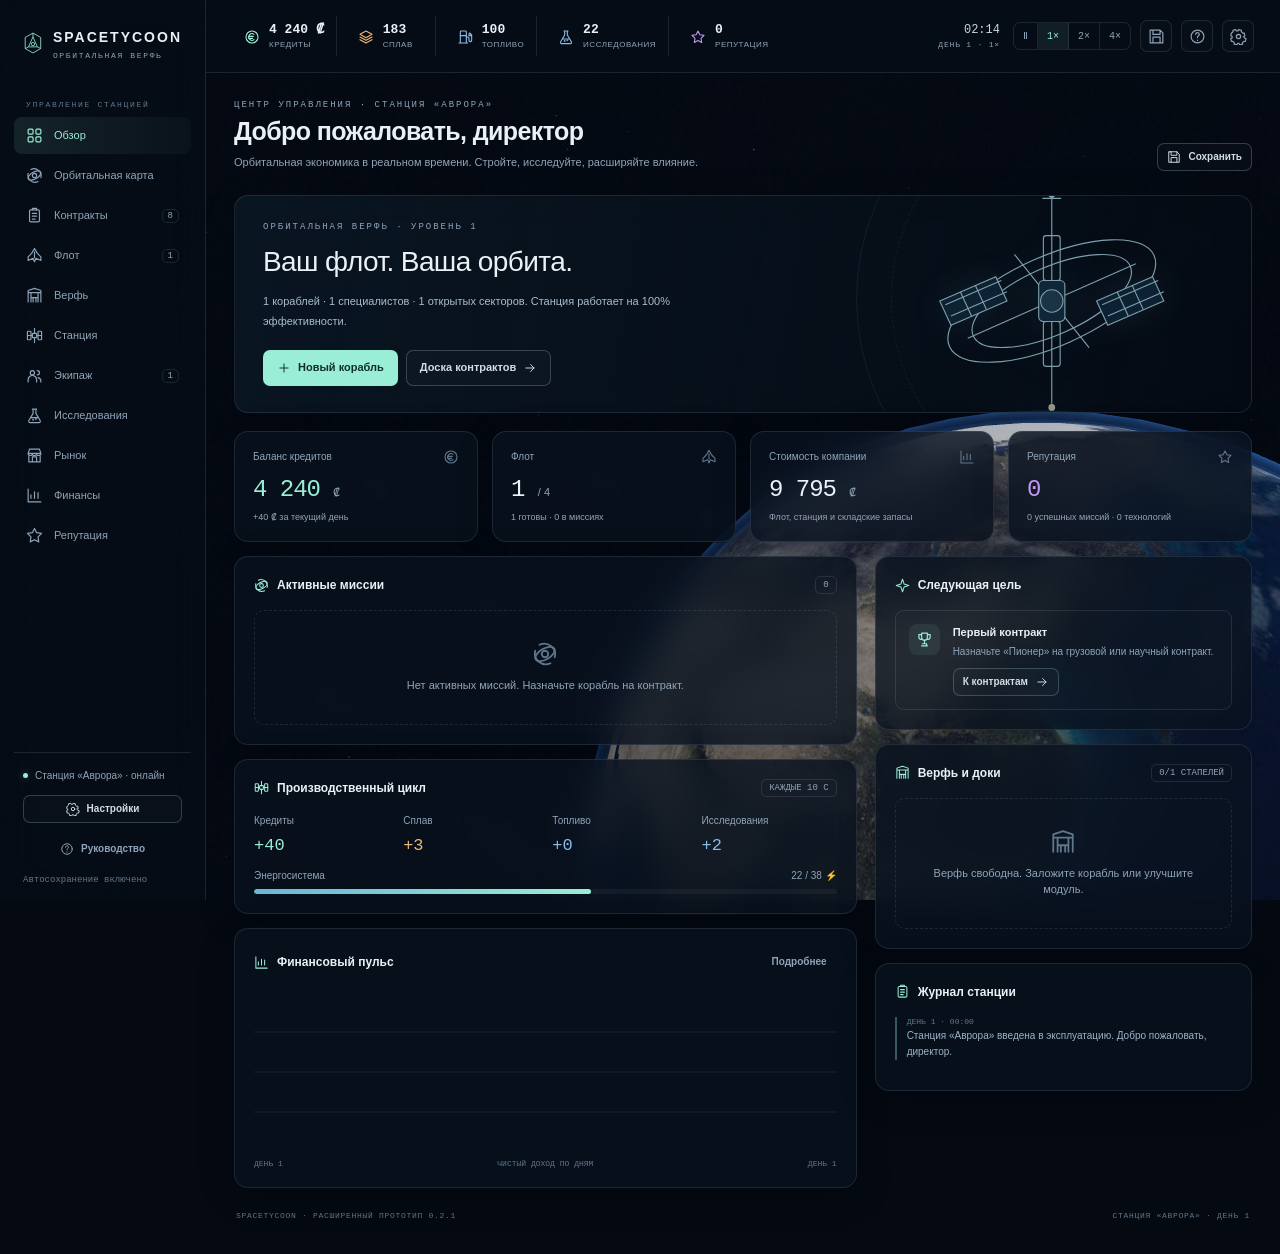
==== commit 078e4d82: "Fix UI flicker with incremental DOM updates Co-authored-by: arena-agent <297053741+arena-agent@users" ====
--- a/index.html
+++ b/index.html
@@ -59,6 +59,7 @@
   <script src="assets/engine.js"></script>
   <script src="assets/ui.js"></script>
   <script src="assets/views.js"></script>
+  <script src="assets/morphdom.min.js"></script>
   <script src="assets/app.js"></script>
 </body>
 </html>
--- a/assets/style.css
+++ b/assets/style.css
@@ -2,7 +2,7 @@
 *{box-sizing:border-box}html{min-height:100%;scroll-behavior:smooth}body{margin:0;min-height:100vh;background:var(--bg);color:var(--text);font:13px/1.5 var(--font);-webkit-font-smoothing:antialiased;overflow-x:hidden}button,input,select,textarea{font:inherit}button{cursor:pointer;color:inherit;border:0;background:none}button:disabled{cursor:not-allowed;opacity:.4}button,a,input,select{touch-action:manipulation}button:focus-visible,a:focus-visible,input:focus-visible,select:focus-visible,[tabindex]:focus-visible{outline:2px solid var(--mint);outline-offset:3px}h1,h2,h3,h4,p{margin:0}a{color:var(--mint)}[hidden]{display:none!important}::selection{background:#99eed544}::-webkit-scrollbar{width:7px;height:5px}::-webkit-scrollbar-thumb{background:#7895ad35;border-radius:8px}
 #orbitalBackground{position:fixed;inset:0;z-index:-3;background:radial-gradient(ellipse at 90% 100%,#174369,transparent 60%),#040912}#orbitalBackground canvas{display:block;width:100%;height:100%}.space-vignette{position:fixed;inset:0;z-index:-2;pointer-events:none;background:linear-gradient(90deg,#040912b8 0%,#04091272 42%,#04091212 100%),linear-gradient(0deg,#04091266,transparent 50%,#04091244)}.noise{position:fixed;inset:0;z-index:-1;pointer-events:none;opacity:.035;background-image:url("data:image/svg+xml,%3Csvg viewBox='0 0 180 180' xmlns='http://www.w3.org/2000/svg'%3E%3Cfilter id='n'%3E%3CfeTurbulence type='fractalNoise' baseFrequency='.85' numOctaves='3' stitchTiles='stitch'/%3E%3C/filter%3E%3Cpath fill='%23fff' filter='url(%23n)' opacity='.5' d='M0 0h180v180H0z'/%3E%3C/svg%3E")}
 .icon{width:17px;height:17px;fill:none;stroke:currentColor;stroke-width:1.65;stroke-linecap:round;stroke-linejoin:round;vertical-align:middle;flex-shrink:0}.mono{font-family:var(--mono)}.muted{color:var(--muted)}.dim{color:var(--dim)}.mint{color:var(--mint)}.amber{color:var(--amber)}.red{color:var(--red)}.blue{color:var(--blue)}.violet{color:var(--violet)}.small{font-size:11px}.tiny{font-size:10px}.eyebrow{font:9px var(--mono);letter-spacing:2px;text-transform:uppercase;color:var(--muted)}.flex{display:flex;align-items:center;gap:9px}.between{display:flex;align-items:center;justify-content:space-between;gap:12px}.wrap{flex-wrap:wrap}.stack{display:flex;flex-direction:column;gap:14px}.grow{flex:1;min-width:0}.truncate{overflow:hidden;white-space:nowrap;text-overflow:ellipsis}.divider{height:1px;background:var(--line);margin:15px 0}.spacer{height:14px}.text-right{text-align:right}.nowrap{white-space:nowrap}
-.app{min-height:100vh}.sidebar{position:fixed;left:0;top:0;bottom:0;width:var(--nav);z-index:40;display:flex;flex-direction:column;background:rgba(6,13,23,.89);backdrop-filter:blur(20px);border-right:1px solid var(--line);padding:24px 14px 15px}.brand{display:flex;gap:10px;align-items:center;padding:0 9px 27px}.brand-mark{width:34px;height:38px;color:var(--mint)}.brand-name{font-weight:650;font-size:14px;letter-spacing:2px}.brand-sub{font:8px var(--mono);letter-spacing:1.65px;color:var(--muted);margin-top:3px}.nav-label{font:8px var(--mono);letter-spacing:1.7px;color:var(--dim);padding:11px 12px 8px}.nav{display:flex;flex-direction:column;gap:3px;overflow-y:auto;flex:1}.nav-btn{display:flex;align-items:center;gap:11px;padding:10px 12px;text-align:left;border-radius:8px;color:var(--muted);font-size:11px;position:relative;transition:.18s}.nav-btn:hover{background:#ffffff06;color:var(--text)}.nav-btn.active{background:linear-gradient(90deg,#99eed51b,#99eed508);color:var(--mint)}.nav-btn.active:before{content:"";position:absolute;left:-14px;top:9px;bottom:9px;width:2px;background:var(--mint);box-shadow:0 0 12px #99eed588}.nav-count{margin-left:auto;font:9px var(--mono);border:1px solid var(--line);border-radius:5px;padding:1px 5px;color:var(--muted)}.sidebar-bottom{padding:15px 9px 0;border-top:1px solid var(--line);margin-top:12px}.station-status{display:flex;gap:7px;align-items:center;font-size:10px;color:var(--muted)}.status-dot{width:5px;height:5px;border-radius:50%;background:var(--mint);box-shadow:0 0 8px #99eed566}.sidebar-bottom .btn{margin-top:12px}.workspace{margin-left:var(--nav);min-width:0}.topbar{position:sticky;top:0;z-index:30;display:flex;align-items:center;gap:16px;padding:13px 26px;background:rgba(6,13,23,.86);backdrop-filter:blur(18px);border-bottom:1px solid var(--line);min-height:73px}.resources{display:flex;gap:9px;flex:1;min-width:0}.resource{display:flex;align-items:center;gap:9px;padding:5px 12px;border-right:1px solid var(--line);min-width:90px}.resource:last-child{border:0}.resource .icon{width:16px;height:16px}.resource-value{font:13px var(--mono);font-weight:600;line-height:1.4}.resource-label{font-size:8px;color:var(--muted);letter-spacing:.5px}.top-controls{display:flex;align-items:center;gap:9px}.clock-box{text-align:right;margin-right:4px}.clock{font:12px var(--mono);color:#c4d4e2}.clock-day{font:8px var(--mono);letter-spacing:.8px;color:var(--muted);margin-top:3px}.speed-group{display:flex;border:1px solid var(--line);border-radius:7px;overflow:hidden}.speed-btn{padding:7px 9px;font:10px var(--mono);color:var(--muted);border-right:1px solid var(--line)}.speed-btn:last-child{border:0}.speed-btn.active{background:var(--mint-soft);color:var(--mint)}.icon-btn{display:inline-flex;align-items:center;justify-content:center;width:32px;height:32px;border:1px solid var(--line);border-radius:7px;color:var(--muted);background:#ffffff03}.icon-btn:hover{color:var(--mint);border-color:#99eed544}.mobile-menu{display:none}.main{padding:27px 28px 34px;max-width:1710px;margin:auto}.view-head{display:flex;align-items:flex-end;justify-content:space-between;gap:18px;margin-bottom:24px}.view-title{font-size:25px;font-weight:550;letter-spacing:-.6px;line-height:1.25;margin-top:6px}.view-sub{font-size:11px;color:var(--muted);margin-top:7px;max-width:680px}.view-actions{display:flex;gap:8px;flex-wrap:wrap;align-items:center}.view-body{animation:reveal .25s ease-out}@keyframes reveal{from{opacity:.3;transform:translateY(5px)}to{opacity:1;transform:translateY(0)}}
+.app{min-height:100vh}.sidebar{position:fixed;left:0;top:0;bottom:0;width:var(--nav);z-index:40;display:flex;flex-direction:column;background:rgba(6,13,23,.89);backdrop-filter:blur(20px);border-right:1px solid var(--line);padding:24px 14px 15px}.brand{display:flex;gap:10px;align-items:center;padding:0 9px 27px}.brand-mark{width:34px;height:38px;color:var(--mint)}.brand-name{font-weight:650;font-size:14px;letter-spacing:2px}.brand-sub{font:8px var(--mono);letter-spacing:1.65px;color:var(--muted);margin-top:3px}.nav-label{font:8px var(--mono);letter-spacing:1.7px;color:var(--dim);padding:11px 12px 8px}.nav{display:flex;flex-direction:column;gap:3px;overflow-y:auto;flex:1}.nav-btn{display:flex;align-items:center;gap:11px;padding:10px 12px;text-align:left;border-radius:8px;color:var(--muted);font-size:11px;position:relative;transition:.18s}.nav-btn:hover{background:#ffffff06;color:var(--text)}.nav-btn.active{background:linear-gradient(90deg,#99eed51b,#99eed508);color:var(--mint)}.nav-btn.active:before{content:"";position:absolute;left:-14px;top:9px;bottom:9px;width:2px;background:var(--mint);box-shadow:0 0 12px #99eed588}.nav-count{margin-left:auto;font:9px var(--mono);border:1px solid var(--line);border-radius:5px;padding:1px 5px;color:var(--muted)}.sidebar-bottom{padding:15px 9px 0;border-top:1px solid var(--line);margin-top:12px}.station-status{display:flex;gap:7px;align-items:center;font-size:10px;color:var(--muted)}.status-dot{width:5px;height:5px;border-radius:50%;background:var(--mint);box-shadow:0 0 8px #99eed566}.sidebar-bottom .btn{margin-top:12px}.workspace{margin-left:var(--nav);min-width:0}.topbar{position:sticky;top:0;z-index:30;display:flex;align-items:center;gap:16px;padding:13px 26px;background:rgba(6,13,23,.86);backdrop-filter:blur(18px);border-bottom:1px solid var(--line);min-height:73px}.resources{display:flex;gap:9px;flex:1;min-width:0}.resource{display:flex;align-items:center;gap:9px;padding:5px 12px;border-right:1px solid var(--line);min-width:90px}.resource:last-child{border:0}.resource .icon{width:16px;height:16px}.resource-value{font:13px var(--mono);font-weight:600;line-height:1.4}.resource-label{font-size:8px;color:var(--muted);letter-spacing:.5px}.top-controls{display:flex;align-items:center;gap:9px}.clock-box{text-align:right;margin-right:4px}.clock{font:12px var(--mono);color:#c4d4e2}.clock-day{font:8px var(--mono);letter-spacing:.8px;color:var(--muted);margin-top:3px}.speed-group{display:flex;border:1px solid var(--line);border-radius:7px;overflow:hidden}.speed-btn{padding:7px 9px;font:10px var(--mono);color:var(--muted);border-right:1px solid var(--line)}.speed-btn:last-child{border:0}.speed-btn.active{background:var(--mint-soft);color:var(--mint)}.icon-btn{display:inline-flex;align-items:center;justify-content:center;width:32px;height:32px;border:1px solid var(--line);border-radius:7px;color:var(--muted);background:#ffffff03}.icon-btn:hover{color:var(--mint);border-color:#99eed544}.mobile-menu{display:none}.main{padding:27px 28px 34px;max-width:1710px;margin:auto}.view-head{display:flex;align-items:flex-end;justify-content:space-between;gap:18px;margin-bottom:24px}.view-title{font-size:25px;font-weight:550;letter-spacing:-.6px;line-height:1.25;margin-top:6px}.view-sub{font-size:11px;color:var(--muted);margin-top:7px;max-width:680px}.view-actions{display:flex;gap:8px;flex-wrap:wrap;align-items:center}.view-body.view-enter{animation:reveal .25s ease-out}@keyframes reveal{from{opacity:.3;transform:translateY(5px)}to{opacity:1;transform:translateY(0)}}
 .glass{background:var(--panel);border:1px solid var(--line);border-radius:var(--radius);backdrop-filter:blur(16px);box-shadow:0 10px 40px #0002}.panel{padding:19px;min-width:0}.panel-head{display:flex;align-items:center;justify-content:space-between;gap:12px;margin-bottom:16px}.panel-title{font-size:12px;font-weight:600;display:flex;align-items:center;gap:8px}.panel-title .icon{color:var(--mint);width:15px;height:15px}.panel-sub{font-size:10px;color:var(--muted);margin-top:4px}.badge{display:inline-flex;align-items:center;gap:5px;font:9px var(--mono);color:var(--muted);border:1px solid var(--line);padding:3px 7px;border-radius:5px;white-space:nowrap}.badge.mint{color:var(--mint);border-color:#99eed52b;background:#99eed508}.badge.amber{color:var(--amber);border-color:#efb5752b;background:#efb57508}.badge.red{color:var(--red);border-color:#ff84922b}.badge.blue{color:var(--blue);border-color:#88bdea2b}.badge.violet{color:var(--violet);border-color:#c197f52b}.btn{display:inline-flex;align-items:center;justify-content:center;gap:7px;padding:9px 13px;border-radius:7px;font-size:11px;font-weight:550;line-height:1.4;border:1px solid var(--line-strong);background:#ffffff05;color:#d0dce7;transition:.15s;white-space:nowrap;text-decoration:none}.btn:hover:not(:disabled){background:#ffffff0c;border-color:#99eed555;color:#fff}.btn-primary{background:var(--mint);border-color:transparent;color:#102e2a}.btn-primary:hover:not(:disabled){background:#b5ffe8;color:#09231f}.btn-danger{color:var(--red);border-color:#ff849233;background:#ff849208}.btn-ghost{border-color:transparent;background:transparent;color:var(--muted)}.btn-sm{padding:6px 9px;font-size:10px}.btn .icon{width:14px;height:14px}.btn-block{width:100%}.hint{font-size:10px;line-height:1.7;color:var(--muted)}.empty{padding:30px 18px;text-align:center;color:var(--muted);font-size:11px;border:1px dashed var(--line);border-radius:10px}.empty .icon{width:26px;height:26px;display:block;margin:0 auto 10px;color:var(--dim)}.grid-2{display:grid;grid-template-columns:repeat(2,minmax(0,1fr));gap:16px}.grid-3{display:grid;grid-template-columns:repeat(3,minmax(0,1fr));gap:16px}.grid-4{display:grid;grid-template-columns:repeat(4,minmax(0,1fr));gap:14px}.layout-2{display:grid;grid-template-columns:minmax(0,1.65fr) minmax(280px,1fr);gap:18px;align-items:start}.layout-map{display:grid;grid-template-columns:minmax(0,1fr) 310px;gap:18px;align-items:stretch}.cards{display:grid;grid-template-columns:repeat(auto-fill,minmax(280px,1fr));gap:15px}.metric{padding:17px 18px}.metric-top{display:flex;justify-content:space-between;align-items:center;color:var(--muted);font-size:10px;margin-bottom:11px}.metric-top .icon{width:16px;height:16px;color:var(--dim)}.metric-value{font:24px var(--mono);letter-spacing:-1px}.metric-foot{font-size:9px;color:var(--muted);margin-top:8px}.metric-value small{font:11px var(--font);color:var(--muted);letter-spacing:0}.progress{height:5px;background:#ffffff0c;border-radius:8px;overflow:hidden}.progress>i{display:block;height:100%;background:linear-gradient(90deg,#69b6d6,var(--mint));border-radius:8px;transition:width .3s linear}.progress.amber>i{background:linear-gradient(90deg,#ca8852,var(--amber))}.progress.violet>i{background:linear-gradient(90deg,#8d69bc,var(--violet))}.progress.red>i{background:var(--red)}.progress-label{display:flex;justify-content:space-between;gap:8px;font-size:10px;color:var(--muted);margin:10px 0 6px}.stat-grid{display:grid;grid-template-columns:repeat(5,minmax(0,1fr));gap:9px}.stat-label{font-size:9px;color:var(--muted);display:flex;justify-content:space-between;gap:4px;margin-bottom:6px}.stat-label b{font:11px var(--mono);color:var(--text)}.chips{display:flex;gap:6px;flex-wrap:wrap}.chip{font-size:9px;color:#b4c3d2;border:1px solid var(--line);border-radius:5px;padding:3px 7px;background:#08121f70;display:inline-flex;gap:4px;align-items:center}.chip .icon{width:11px;height:11px}.chip.good{color:var(--mint);border-color:#99eed52b}.chip.bad{color:var(--red);border-color:#ff84922b}.reward-row{display:flex;gap:12px;flex-wrap:wrap;font:10px var(--mono);color:#c7d7e5}.reward-row span{display:inline-flex;align-items:center;gap:4px}.reward-row .icon{width:12px;height:12px;color:var(--muted)}.cost-row{display:flex;gap:10px;flex-wrap:wrap;font:10px var(--mono);color:var(--muted)}.cost-row span{display:inline-flex;align-items:center;gap:4px}.cost-row .icon{width:12px;height:12px}.cost-row .short{color:var(--red)}
 .hero{position:relative;overflow:hidden;padding:26px 28px;margin-bottom:18px;min-height:206px;background:linear-gradient(100deg,rgba(10,23,35,.88),rgba(10,23,35,.44) 60%,rgba(10,23,35,.12));display:flex;align-items:center}.hero-copy{position:relative;z-index:1;max-width:60%}.hero h2{font-size:28px;font-weight:500;letter-spacing:-.6px;margin:9px 0}.hero p{font-size:11px;color:#a8bdcd;max-width:440px;line-height:1.8}.hero .view-actions{margin-top:19px}.station-art{position:absolute;right:-10px;top:-35px;width:43%;height:280px;color:#a7d1dd;opacity:.75;filter:drop-shadow(0 0 18px #6fbdd92a)}.hero-orbit{position:absolute;width:480px;height:480px;border:1px solid #99eed512;border-radius:50%;right:-85px;top:-137px}.hero-orbit:after{content:"";position:absolute;inset:34px;border:1px dashed #99eed513;border-radius:50%}.objective{display:flex;gap:13px;align-items:flex-start;padding:13px;border:1px solid var(--line);border-radius:9px;background:#ffffff02;margin-top:10px}.objective-icon{width:31px;height:31px;border-radius:8px;background:var(--mint-soft);color:var(--mint);display:grid;place-items:center;flex-shrink:0}.objective h4{font-size:11px;font-weight:550}.objective p{font-size:10px;color:var(--muted);margin-top:3px}.objective .btn{margin-top:9px}.mini-row{display:flex;align-items:center;justify-content:space-between;gap:10px;padding:10px 0;border-bottom:1px solid var(--line);font-size:10px}.mini-row:last-child{border:0;padding-bottom:0}.mini-row:first-child{padding-top:0}.mini-row b{font-weight:550}.mini-row .sub{font-size:9px;color:var(--muted);margin-top:3px}.log-list{max-height:290px;overflow:auto}.log-entry{font-size:10px;line-height:1.6;color:#9eb3c6;border-left:2px solid #ffffff14;padding:0 0 0 10px;margin-bottom:11px}.log-entry.good{border-color:#99eed555}.log-entry.bad{border-color:#ff849266}.log-time{font:8px var(--mono);color:var(--dim);display:block;margin-bottom:2px}.event-strip{display:flex;gap:10px;flex-wrap:wrap;margin-bottom:17px}.event-pill{display:flex;align-items:center;gap:8px;padding:8px 12px;border:1px solid #efb5752b;border-radius:8px;background:#efb57509;color:var(--amber);font-size:10px}.event-pill.bad{border-color:#ff84922b;background:#ff849209;color:var(--red)}.event-pill.good{border-color:#99eed52b;background:#99eed509;color:var(--mint)}
 .ship-art{width:100%;height:112px;display:block;color:var(--mint);filter:drop-shadow(0 5px 10px #0006)}.ship-art.compact{height:56px;width:90px}.ship-visual{position:relative;border-radius:9px;background:radial-gradient(ellipse at 50% 70%,#527c9626,transparent 70%),linear-gradient(#a5cbe506 1px,transparent 1px),linear-gradient(90deg,#a5cbe506 1px,transparent 1px);background-size:auto,20px 20px,20px 20px;border:1px solid var(--line);overflow:hidden;margin-bottom:14px}.ship-visual .ship-art{height:140px}.ship-visual .visual-label{position:absolute;left:10px;top:8px;font:8px var(--mono);color:var(--dim);letter-spacing:1px}.ship-visual .visual-code{position:absolute;right:10px;bottom:8px;font:8px var(--mono);color:var(--dim)}.ship-card{padding:16px;transition:.18s}.ship-card:hover{border-color:#99eed544;transform:translateY(-2px)}.ship-name{font-size:14px;font-weight:600;letter-spacing:.2px}.ship-class{font-size:10px;color:var(--muted);margin-top:2px}.ship-card .stat-grid{margin:15px 0}.ship-actions{display:flex;gap:7px;flex-wrap:wrap;margin-top:13px}.ship-actions .btn{flex:1}.status{font:8px var(--mono);padding:4px 7px;border-radius:5px;border:1px solid var(--line);white-space:nowrap;color:var(--muted)}.status.idle{color:var(--mint);border-color:#99eed52b;background:#99eed508}.status.mission{color:var(--blue);border-color:#88bdea2b}.status.repair,.status.refit{color:var(--amber);border-color:#efb5752b}.crew-avatars{display:flex;align-items:center}.avatar{width:29px;height:29px;display:grid;place-items:center;border-radius:50%;background:#1b3042;border:2px solid #0c1725;color:#b9d5e5;font:9px var(--mono);flex-shrink:0}.crew-avatars .avatar+.avatar{margin-left:-7px}.avatar.large{width:40px;height:40px;font-size:12px;border-radius:11px}.avatar.empty{padding:0;border:1px dashed var(--line-strong);background:none;color:var(--dim)}
